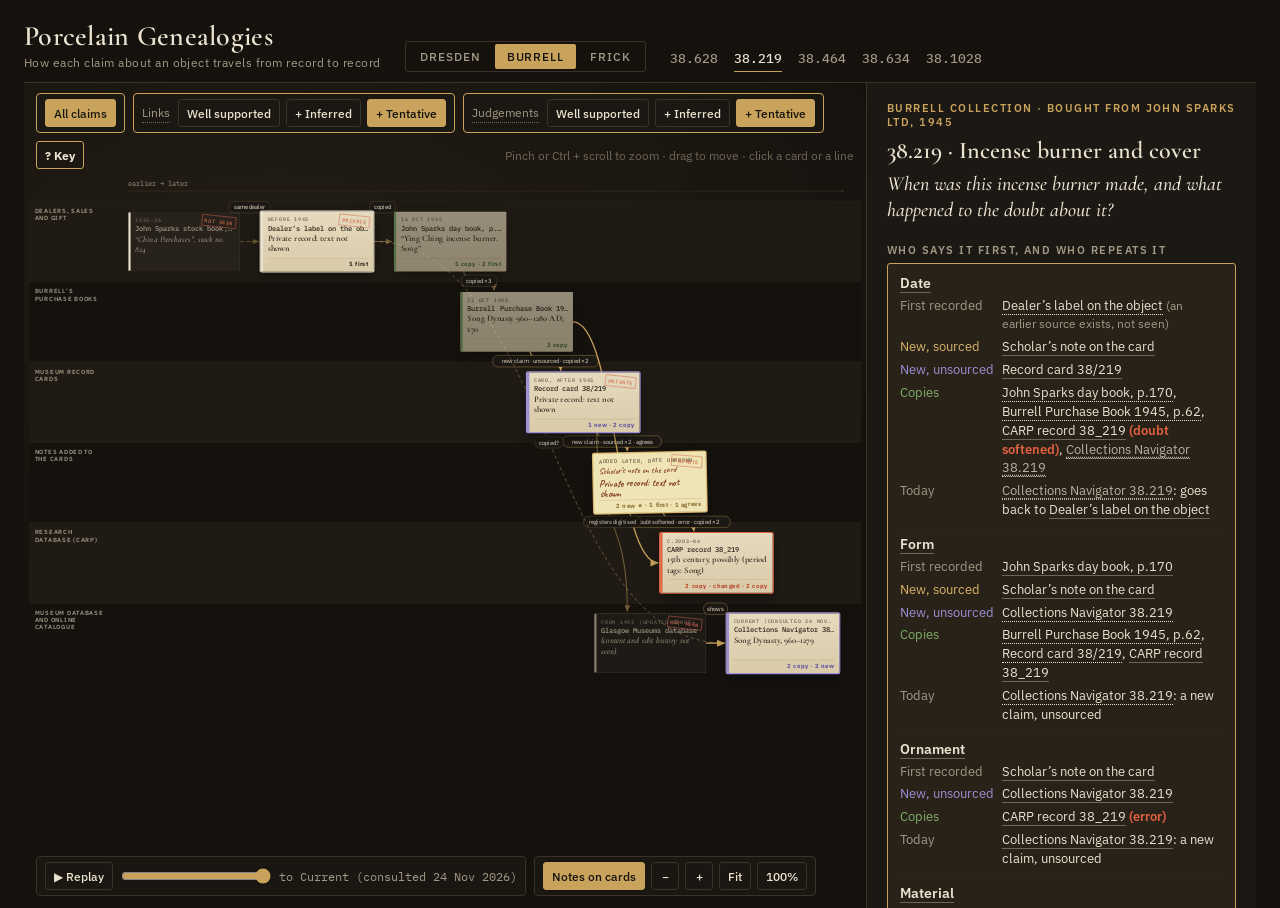
==== genealogies/index.html @ 8434b0b1 "Add Frick famille noire vase genealogy (Garland, Morgan, Duveen, Frick)" ====
<!doctype html><html lang="en"><head><meta charset="utf-8"><meta name="viewport" content="width=device-width,initial-scale=1,viewport-fit=cover"></head><body><meta charset="utf-8">
<title>Porcelain Genealogies</title>
<meta name="claude:viewport-fit-sides" content="cover">
<link rel="preconnect" href="https://fonts.googleapis.com">
<link rel="preconnect" href="https://fonts.gstatic.com" crossorigin>
<link rel="stylesheet" href="https://fonts.googleapis.com/css2?family=Cormorant+Garamond:ital,wght@0,500;0,600;1,500&family=IBM+Plex+Sans:wght@400;500;600&family=IBM+Plex+Mono:wght@400;500&family=Caveat:wght@500;600&display=swap">
<style>
/* layout: a dark storeroom table; each record is a paper card laid in time order (left to right) and by kind of record (top to bottom); a reading drawer on the right; a certainty track under the cards */
:root{
  color-scheme:dark;
  --ground:#15120e; --ground-2:#1c1813; --lane:#1f1a14; --rule:#3a3128; --rule-2:#2b241d;
  --ivory:#ebe2cf; --muted:#a39885; --faint:#6f6556;
  --paper:#e6dabf; --paper-2:#d9cba9; --paper-ink:#2b2219; --paper-muted:#6d5f4c;
  --slip:#efe4b4; --pencil:#7a2f1f;
  --brass:#c9a35c; --brass-dim:#8a7140;
  --flag:#d0674c; --flag-soft:rgba(208,103,76,.16);
  --c-err:#c0573f; --c-lost:#c9902f; --c-fix:#6f9e5c; --c-add:#9384c9; --c-same:#8b8070; --c-root:#ebe2cf;
  --display:"Cormorant Garamond","Iowan Old Style",Georgia,serif;
  --ui:"IBM Plex Sans",system-ui,-apple-system,"Segoe UI",sans-serif;
  --mono:"IBM Plex Mono",ui-monospace,Menlo,Consolas,monospace;
  --hand:"Caveat","Segoe Print","Bradley Hand",cursive;
}
html,body{height:100%}
body{background:var(--ground);color:var(--ivory);font:14px/1.5 var(--ui);overflow:hidden}
body::before{content:"";position:fixed;inset:0 0 auto;height:env(safe-area-inset-top,0px);z-index:10;background:var(--ground)}
a{color:var(--brass)}
button{font:inherit;color:inherit}
:focus-visible{outline:2px solid var(--brass);outline-offset:2px}
.app{height:100%;display:grid;grid-template-rows:auto 1fr;padding-left:max(16px,env(safe-area-inset-left,0px));padding-right:max(16px,env(safe-area-inset-right,0px))}
header{display:flex;flex-wrap:wrap;align-items:flex-end;gap:10px 24px;padding-block:14px 10px;border-bottom:1px solid var(--rule)}
.brand h1{margin:0;font:600 28px/1 var(--display);letter-spacing:.01em}
.brand p{margin:4px 0 0;color:var(--muted);font-size:12px;letter-spacing:.04em}
.coll{display:flex;gap:2px;border:1px solid var(--rule);border-radius:3px;padding:2px}
.coll button{background:none;border:0;padding:5px 12px;cursor:pointer;color:var(--muted);font:500 12px var(--ui);letter-spacing:.08em;text-transform:uppercase;border-radius:2px}
.coll button[aria-pressed=true]{background:var(--brass);color:var(--ground)}
.cases{display:flex;flex-wrap:wrap;gap:4px 16px;flex:1 1 420px;min-width:0}
.cases button{background:none;border:0;border-bottom:1px solid transparent;padding:4px 0;cursor:pointer;color:var(--muted);font:500 13px var(--mono);white-space:nowrap}
.cases button:hover{color:var(--ivory)}
.cases button[aria-pressed=true]{color:var(--ivory);border-bottom-color:var(--brass)}
main{position:relative;min-height:0;display:grid;grid-template-columns:minmax(0,1fr) 390px;gap:0}
.stage{position:relative;min-width:0;overflow:hidden;cursor:grab;touch-action:none;
  background:radial-gradient(1200px 600px at 30% 20%,rgba(201,163,92,.07),transparent 60%),var(--ground)}
.stage.drag{cursor:grabbing}
.stage svg#svg{position:absolute;inset:0;width:100%;height:100%}
.drawer{border-left:1px solid var(--rule);background:var(--ground-2);overflow-y:auto;padding:18px 20px 40px;min-width:0}
.tools{position:absolute;left:12px;bottom:calc(12px + env(safe-area-inset-bottom,0px));display:flex;flex-wrap:wrap;gap:8px;align-items:center;z-index:3;max-width:calc(100% - 24px)}
.panel{display:flex;align-items:center;gap:6px;background:rgba(28,24,19,.92);border:1px solid var(--rule);border-radius:4px;padding:5px 8px;backdrop-filter:blur(4px)}
.ibtn{background:none;border:1px solid var(--rule);border-radius:3px;min-width:28px;height:28px;padding:0 8px;cursor:pointer;color:var(--ivory);font:500 12px var(--ui)}
.ibtn:hover{border-color:var(--brass)}
.ibtn[aria-pressed=true]{background:var(--brass);color:var(--ground);border-color:var(--brass)}
#time{width:150px;accent-color:var(--brass)}
#tlab{font:12px var(--mono);color:var(--muted);min-width:96px}
.chip{display:inline-flex;align-items:center;gap:6px;background:none;border:1px solid transparent;border-radius:3px;padding:3px 7px;cursor:pointer;font:12px var(--ui);color:var(--ivory)}
.chip[aria-pressed=false]{opacity:.38;text-decoration:line-through}
.chip svg{position:static;width:26px;height:8px}
.topbar{position:absolute;left:12px;right:12px;top:10px;display:flex;flex-wrap:wrap;gap:8px;align-items:center;z-index:3}
.topbar .panel{border-color:var(--brass)}
.topbar .follow label{font-size:13px}
.hint{margin-left:auto;font:12px var(--ui);color:var(--faint);pointer-events:none}
/* svg text */
.lane-label{font:600 10.5px var(--ui);letter-spacing:.12em;text-transform:uppercase;fill:var(--muted)}
.col-label{font:12px var(--mono);fill:var(--muted)}
.e-lab{font:11px var(--ui);fill:var(--ivory);pointer-events:none}
.track-label{font:11px var(--ui);fill:var(--muted)}
.track-title{font:600 10.5px var(--ui);letter-spacing:.12em;text-transform:uppercase;fill:var(--ivory)}
.flag-lab{font:600 10.5px var(--ui);fill:var(--flag)}
.ehit{stroke:transparent;stroke-width:16;fill:none;cursor:pointer}
.edge{fill:none;transition:opacity .35s}
.elabg{cursor:pointer}
.dim{opacity:.16}
/* cards */
.card{box-sizing:border-box;width:100%;height:100%;cursor:pointer;position:relative;overflow:hidden;
  background:linear-gradient(180deg,var(--paper),var(--paper-2));color:var(--paper-ink);border-radius:2px;padding:7px 9px 6px 12px;
  box-shadow:0 1px 0 rgba(255,255,255,.25) inset,0 8px 18px rgba(0,0,0,.45);transition:transform .2s,box-shadow .2s,opacity .35s;display:flex;flex-direction:column;gap:2px}
.card::before{content:"";position:absolute;left:0;top:0;bottom:0;width:4px;background:var(--stripe,var(--c-same))}
.card:hover{transform:translateY(-2px);box-shadow:0 1px 0 rgba(255,255,255,.25) inset,0 14px 24px rgba(0,0,0,.55)}
.card.sel{outline:2px solid var(--brass);outline-offset:2px}
.card .yr{font:500 9.5px var(--mono);letter-spacing:.06em;text-transform:uppercase;color:var(--paper-muted);white-space:nowrap;overflow:hidden;text-overflow:ellipsis}
.card .nm{font:500 11.5px/1.25 var(--mono);white-space:nowrap;overflow:hidden;text-overflow:ellipsis}
.card .vl{font:600 15px/1.15 var(--display);display:-webkit-box;-webkit-line-clamp:2;-webkit-box-orient:vertical;overflow:hidden;flex:1}
.card .ft{font:500 10px var(--ui);color:var(--paper-muted);white-space:nowrap;overflow:hidden;text-overflow:ellipsis;border-top:1px solid rgba(43,34,25,.15);padding-top:2px}
.card.note .ft{border-top-color:rgba(122,47,31,.2)}
.meter{display:flex;gap:2px;align-items:center}
.meter i{display:block;width:6px;height:6px;border:1px solid var(--paper-muted);border-radius:50%}
.meter i.on{background:var(--paper-ink);border-color:var(--paper-ink)}
.meter.ev i{border-radius:0;transform:rotate(45deg) scale(.85)}
.meter.ev i.on{background:#8a6a2c;border-color:#8a6a2c}
.card.note{background:var(--slip);transform:rotate(-1.2deg);padding-left:10px}
.card.note:hover{transform:rotate(-1.2deg) translateY(-2px)}
.card.note::before{display:none}
.card.note .vl{font:600 18px/1 var(--hand);color:var(--pencil)}
.card.note .nm{font-family:var(--hand);font-size:15px;color:var(--pencil)}
.card.pending{background:rgba(235,226,207,.04);color:var(--muted);border:1px dashed var(--faint);box-shadow:none}
.card.pending .yr,.card.pending .ft{color:var(--faint)}
.card.pending .vl{font-weight:500;font-style:italic}
.ftag{position:absolute;right:6px;top:6px;font:600 9.5px var(--ui);letter-spacing:.04em;color:#fff;background:var(--flag);padding:1px 5px;border-radius:2px}
.stamp{position:absolute;right:6px;top:6px;font:600 9px var(--mono);letter-spacing:.14em;color:var(--flag);border:1px solid var(--flag);padding:1px 4px;transform:rotate(6deg);opacity:.85}
.hid{opacity:.05;pointer-events:none}
/* drawer */
.eyebrow{font:600 10.5px var(--ui);letter-spacing:.14em;text-transform:uppercase;color:var(--brass);margin:0 0 6px}
.drawer h2{font:600 24px/1.15 var(--display);margin:0 0 6px;text-wrap:balance}
.drawer h3{font:600 10.5px var(--ui);letter-spacing:.14em;text-transform:uppercase;color:var(--muted);margin:20px 0 6px}
.drawer p{margin:0 0 8px}
.q{font:italic 500 20px/1.3 var(--display);color:var(--ivory);margin:4px 0 14px}
.stats{display:grid;grid-template-columns:1fr 1fr;gap:12px 16px;margin:8px 0 4px}
.stats b{display:block;font:600 22px/1.1 var(--display);color:var(--brass);font-variant-numeric:tabular-nums}
.stats span{font-size:12px;color:var(--muted)}
.hyp{border-top:1px solid var(--rule-2);padding:8px 0}
.hyp p{margin:0}
.hyp small{display:block;color:var(--muted);font-size:12px;margin-top:2px}
.rec{font:13px/1.55 var(--mono);background:var(--paper);color:var(--paper-ink);padding:10px 12px;border-radius:2px;white-space:pre-wrap;overflow-wrap:anywhere}
.rec.note{background:var(--slip);font:600 19px/1.25 var(--hand);color:var(--pencil)}
.rec.en{background:transparent;color:var(--muted);border:1px solid var(--rule);font-family:var(--ui)}
.kv{display:grid;grid-template-columns:88px minmax(0,1fr);gap:4px 10px;font-size:13px}
.kv dt{color:var(--muted)}
.kv dd{margin:0}
.back{background:none;border:0;color:var(--brass);cursor:pointer;padding:0;margin:0 0 12px;font:500 12px var(--ui);letter-spacing:.06em}
.etype{display:flex;align-items:center;gap:8px;margin:2px 0 10px;font-size:12px;color:var(--muted)}
.cmp{display:grid;grid-template-columns:1fr;gap:8px}
.cmp .rec{font-size:12.5px}
.cmp .lbl{font:10.5px var(--ui);letter-spacing:.1em;text-transform:uppercase;color:var(--muted);margin-bottom:3px}
.w-same{background:rgba(111,158,92,.28)}
.w-var{background:rgba(201,144,47,.35)}
.w-mov{background:rgba(147,132,201,.3)}
.w-diff{background:rgba(192,87,63,.3);text-decoration:underline;text-decoration-color:rgba(192,87,63,.8)}
.dlegend{display:flex;flex-wrap:wrap;gap:4px 12px;font-size:11.5px;color:var(--muted);margin-top:6px}
.dlegend span i{display:inline-block;width:10px;height:10px;margin-right:4px;vertical-align:-1px}
.checks{list-style:none;padding:0;margin:0;font-size:13px}
.checks li{display:grid;grid-template-columns:18px 120px minmax(0,1fr);gap:6px;padding:5px 0;border-top:1px solid var(--rule-2)}
.checks .ok{color:var(--c-fix)} .checks .warn{color:var(--c-lost)} .checks .gap{color:var(--flag)}
.code{display:flex;gap:16px;font-size:12.5px;color:var(--muted)}
.code b{color:var(--ivory);font-weight:500}
.why{border-left:2px solid var(--brass);padding:4px 0 4px 12px;color:var(--ivory)}
.flagnote{border:1px solid var(--flag);background:var(--flag-soft);color:var(--ivory);padding:8px 10px;border-radius:3px;font-size:13px;margin:10px 0}
.srcline{font-size:12px;color:var(--faint)}
.srcline a{color:var(--muted)}
.links a{display:inline-block;margin-right:10px;font-size:13px}
ul.plain{padding-left:18px;margin:0;color:var(--muted);font-size:13px}
ul.plain li{margin-bottom:4px}
/* claims */
.card.off:not(.dim){opacity:.38}
.card.off .vl{font:italic 500 13px/1.25 var(--display);color:var(--paper-muted)}
.card .ctag{font:600 9px var(--ui);letter-spacing:.1em;text-transform:uppercase;color:#8a6a2c}
.crumbs #crumb{display:flex;align-items:center;gap:6px;font:600 13px var(--ui);color:var(--brass)}
.crumbs #crumb:empty{display:none}
.crumbs #allc[aria-pressed="true"]{background:var(--brass);color:#1c1813;border-color:var(--brass)}
a.flw{color:var(--brass);text-decoration:none;border-bottom:1px dotted var(--brass);cursor:pointer}
.follow{display:flex;align-items:center;gap:6px}
.follow label{white-space:nowrap;font-size:12px;color:var(--brass);font-weight:600;letter-spacing:.04em}
.follow select{background:var(--ground-2);color:var(--ivory);border:1px solid var(--brass);border-radius:3px;font:500 12.5px var(--ui);padding:3px 6px;cursor:pointer}
#olegend,.showo #olegend{display:none!important}
#keyp{position:absolute;top:64px;right:12px;width:min(460px,calc(100% - 24px));max-height:calc(100% - 140px);overflow:auto;z-index:5;padding:14px 16px;display:block;font-size:13px;line-height:1.5;color:var(--ivory)}
#keyp[hidden]{display:none}
#keyp h4{font:600 10.5px var(--ui);letter-spacing:.14em;text-transform:uppercase;color:var(--brass);margin:14px 0 6px}
#keyp h4:first-of-type{margin-top:0}
#keyp table{width:100%;border-collapse:collapse}
#keyp td{padding:3px 6px 3px 0;vertical-align:top;border-top:1px solid var(--rule-2)}
#keyp td:first-child{white-space:nowrap}
#keyp .sw{display:inline-block;width:12px;height:12px;border-radius:2px;margin-right:6px;vertical-align:-2px}
#keyp p{margin:0 0 6px;color:var(--muted)}
#keyb{font-weight:700}
.card .rt{font:700 10.5px var(--ui);letter-spacing:.03em;white-space:nowrap;margin-left:auto;padding-left:6px}
.card .ft{display:flex;align-items:baseline}
.vw{font-weight:700;border-style:dashed}
.vw[aria-pressed="true"]{border-style:solid}
.panel.off{opacity:.45}
.laylab{font-size:12px;color:var(--muted);margin-right:2px;cursor:help;border-bottom:1px dotted var(--faint)}
.card.dimj:not(.dim){opacity:.3}
.card .ft2{font:500 9.5px var(--ui);color:var(--paper-muted);white-space:nowrap;overflow:hidden;text-overflow:ellipsis;letter-spacing:.02em}
.card .ft2:empty{display:none}
.card .ft2 .rq{color:#a0561f;font-weight:700}
.hwd{color:#e0a35c;text-decoration:underline dotted;text-underline-offset:2px}
.card .hw{color:#a0561f;text-decoration:underline dotted;text-underline-offset:2px}

.card .ft>span:first-child{overflow:hidden;text-overflow:ellipsis}
.card.r-copy:not(.dim){opacity:.6}
.card.r-ind{box-shadow:0 0 0 2px #d9b36a,0 8px 18px rgba(0,0,0,.45)}
.card.r-own{box-shadow:0 0 0 2px #9d8fd6,0 8px 18px rgba(0,0,0,.45)}
.card.r-agree{box-shadow:0 0 0 2px #6fa3d8,0 8px 18px rgba(0,0,0,.45)}
.card.r-src{box-shadow:0 0 0 2px #ebe2cf,0 8px 18px rgba(0,0,0,.45)}
.card.r-alt{box-shadow:0 0 0 2px #e0603f,0 8px 18px rgba(0,0,0,.45)}
.card.r-unk{box-shadow:0 0 0 2px #ebe2cf,0 8px 18px rgba(0,0,0,.45)}
.verdict{border:1px solid var(--brass);border-radius:3px;padding:10px 12px;margin:6px 0 14px;background:rgba(201,163,92,.07)}
.vk{padding:6px 0;border-top:1px solid var(--rule-2)}
.vk:first-child{border-top:0;padding-top:0}
.vh{font:600 14px var(--ui);color:var(--ivory);margin-bottom:3px}
.vt{width:100%;border-collapse:collapse;font-size:13px;line-height:1.45}
.vt td{padding:2px 8px 2px 0;vertical-align:top}
.vt td:first-child{white-space:nowrap;color:var(--muted);width:1%}
.verdict a{text-decoration:none;border-bottom:1px solid rgba(235,226,207,.35)}
.verdict a.vu2,.verdict a.vu3{border-bottom:1px dotted var(--ivory)}
.verdict a.vu2x{text-decoration:underline dotted;text-underline-offset:3px}
.verdict a.vu3{text-decoration:underline dotted;text-underline-offset:3px;opacity:.75}
.vm{color:var(--muted);font-size:12px}
.verdict p{margin:0 0 8px;font-size:13.5px;line-height:1.5}
.verdict p:last-child{margin-bottom:0}
.verdict b{color:var(--ivory)}
.verdict .ind{color:#d9b36a;font-weight:600}
.verdict .cp{color:#b5ab9c}
.verdict .alt{color:#e0603f;font-weight:600}
.verdict a{color:var(--ivory)}
#legend{display:none!important}
.showo .ftag{display:none}
.osw{display:inline-flex;align-items:center;gap:4px;font-size:11.5px;color:var(--muted);margin-right:8px;white-space:nowrap}
.osw i{display:inline-block;width:14px;height:3px;border-radius:1px}
.ctab{width:100%;border-collapse:collapse;font-size:12.5px}
.ctab th{font:600 10px var(--ui);letter-spacing:.1em;text-transform:uppercase;color:var(--muted);text-align:left;padding:0 8px 4px 0}
.ctab td{border-top:1px solid var(--rule-2);padding:5px 8px 5px 0;vertical-align:top}
.ctab td:first-child{color:var(--muted);white-space:nowrap}
.ctab tr.on td{background:rgba(201,163,92,.1)}
.ctab q{quotes:"“" "”";font-style:italic}
.ctab small{display:block;color:var(--muted);font-size:11.5px;margin-top:2px}
.otag{display:inline-block;font:600 10px var(--ui);letter-spacing:.05em;text-transform:uppercase;padding:1px 5px;border:1px solid currentColor;border-radius:2px;white-space:nowrap}
.chg{border-top:1px solid var(--rule-2);padding:7px 0;font-size:13px}
.chg a{color:var(--ivory)}
.chg div{color:var(--muted);font-size:12.5px;margin-top:2px}
@media (max-width:860px){
  body{overflow:auto}
  .app{height:auto;min-height:100%}
  main{grid-template-columns:1fr}
  .stage{height:68vh}
  .drawer{border-left:0;border-top:1px solid var(--rule);padding-inline:0}
  .hint{display:none}
  .lay{padding:0 5px;font-size:11px}
  #legend{display:none}
  .tools{left:8px;bottom:8px}
  .tools .panel{padding:3px 6px}
  #time{width:90px}
}
@media (prefers-reduced-motion:reduce){*{transition:none!important;animation:none!important}}
</style>

<div class="app">
<header>
  <div class="brand"><h1>Porcelain Genealogies</h1><p>How each claim about an object travels from record to record</p></div>
  <div class="coll" role="group" aria-label="Collection"><button data-c="dresden" aria-pressed="false">Dresden</button><button data-c="burrell" aria-pressed="true">Burrell</button><button data-c="frick" aria-pressed="false">Frick</button></div>
  <nav class="cases" id="cases" aria-label="Objects"></nav>
</header>
<main>
  <div class="stage" id="stage">
    <svg id="svg" role="img" aria-label="Genealogy of records"><g id="vp"></g></svg>
    <div class="topbar">
      <div class="panel follow crumbs"><button class="ibtn" id="allc">All claims</button><span id="crumb"></span><select id="ctype" hidden></select></div>
      <div class="panel lpanel" role="group" aria-label="How sure the links are"><span class="laylab" title="How sure it is that one record drew on the other. The line style shows this too.">Links</span><button class="ibtn lay" data-g="L" data-l="1">Well supported</button><button class="ibtn lay" data-g="L" data-l="2">+ Inferred</button><button class="ibtn lay" data-g="L" data-l="3">+ Tentative</button></div>
      <div class="panel lpanel" role="group" aria-label="How sure the judgements are"><span class="laylab" title="Once two records are linked: how sure the judgement about their claims is (copy, error, new claim). Click a line to see why.">Judgements</span><button class="ibtn lay" data-g="R" data-l="1">Well supported</button><button class="ibtn lay" data-g="R" data-l="2">+ Inferred</button><button class="ibtn lay" data-g="R" data-l="3">+ Tentative</button></div>
      <button class="ibtn panel" id="keyb" aria-expanded="false" title="What the colours, lines and labels mean">? Key</button>
      <div class="hint">Pinch or Ctrl + scroll to zoom · drag to move · click a card or a line</div>
    </div>
    <div class="panel" id="keyp" hidden role="dialog" aria-label="Key">
      <button class="ibtn" id="keyx" style="float:right" aria-label="Close key">✕</button>
      <h4>How to read</h4>
      <p>Start with all claims. Click a line to see whether two records are linked and what happened to each claim, with the words compared. Click a claim name to follow it through the whole genealogy.</p>
      <h4>Lines: is there a link?</h4>
      <table>
        <tr><td><svg width="34" height="8"><line x1="0" y1="4" x2="34" y2="4" stroke="#c9a35c" stroke-width="2.2"/></svg></td><td>link certain: documented that the later record drew on the earlier one, or details match that could only come from it</td></tr>
        <tr><td><svg width="34" height="8"><line x1="0" y1="4" x2="34" y2="4" stroke="#c9a35c" stroke-width="1.8" opacity=".5"/></svg></td><td>link likely: one strong trace, such as a shared error or the same unusual wording</td></tr>
        <tr><td><svg width="34" height="8"><line x1="0" y1="4" x2="34" y2="4" stroke="#c9a35c" stroke-width="1.6" opacity=".45" stroke-dasharray="6 5"/></svg></td><td>link uncertain: a weak trace only</td></tr>
      </table>
      <h4>Cards: where the claim comes from</h4>
      <table>
        <tr><td><span class="sw" style="background:#ebe2cf"></span>first recorded</td><td>the earliest record found with this claim</td></tr>
        <tr><td><span class="sw" style="background:#7fae6a"></span>copy</td><td>the claim was taken from an earlier record (faded card)</td></tr>
        <tr><td><span class="sw" style="background:#e0603f"></span>copy · error / firmer / softer</td><td>taken from an earlier record, but miscopied, or made to sound more or less certain</td></tr>
        <tr><td><span class="sw" style="background:#6fa3d8"></span>agrees</td><td>the same claim as an earlier record, with no sign that it was taken from it (no link, or the record gives its own grounds)</td></tr>
        <tr><td><span class="sw" style="background:#d9b36a"></span>new claim · sourced</td><td>a different claim that names its basis (an examination, a publication)</td></tr>
        <tr><td><span class="sw" style="background:#9d8fd6"></span>new claim · unsourced</td><td>a different claim with no basis named</td></tr>
      </table>
      <p style="margin-top:6px">With all claims shown, a card counts its claims by kind, e.g. “3 first” = three of its claims are first recorded here. On a line, “copied ×2” = two claims were copied at this step. The border takes the most notable kind (red, then purple, gold, blue, green, white).</p>
      <h4>Words on the lines</h4>
      <table>
        <tr><td style="color:#7fae6a">copied, copied?</td><td>taken over unchanged (? = through a record not seen)</td></tr>
        <tr><td style="color:#e0603f">more certain</td><td>a qualifier such as “possibly” was dropped</td></tr>
        <tr><td style="color:#d39a3a">doubt softened</td><td>a strong doubt became a mild one</td></tr>
        <tr><td style="color:#e27aa6">error</td><td>a slip in copying</td></tr>
        <tr><td style="color:#7d7366">dropped</td><td>the claim is left out</td></tr>
        <tr><td style="color:#ebe2cf">added</td><td>the claim appears for the first time</td></tr>
      </table>
      <p style="margin-top:6px">Where the evidence fits two outcomes, both are shown, e.g. “error / new claim · unsourced”.</p>
      <h4>Buttons</h4>
      <p><b>Links</b> show or hide lines by how sure the link is. <b>Judgements</b> show or hide what is said about the claims (copy, error, new claim) by how sure that judgement is. “Well supported”: the wording settles it. “Inferred”: likely. “Tentative”: the evidence fits more than one reading.</p>
      <h4>Other marks</h4>
      <p>Dashed card with NOT SEEN: known only from a citation. PRIVATE: from a privately shared copy; wording withheld. Red tag “▲ more certain”: a claim became more certain at this step with no new grounds. Faded card: its judgements are hidden by the buttons, or it is outside the selected line of records. The record’s own caution (“possibly”, “?”, “c.”) is shown when you open a card.</p>
    </div>
    <div class="tools">
      <div class="panel" id="olegend" aria-label="What happened to the claim"></div>
      <div class="panel"><button class="ibtn" id="play" aria-label="Replay in time order">▶ Replay</button><input type="range" id="time" min="0" max="1" value="1" aria-label="Show records up to"><span id="tlab"></span></div>
      <div class="panel" id="legend" aria-label="Kinds of link"></div>
      <div class="panel"><button class="ibtn" id="notes" aria-pressed="true">Notes on cards</button><button class="ibtn" id="zout" aria-label="Zoom out">−</button><button class="ibtn" id="zin" aria-label="Zoom in">+</button><button class="ibtn" id="zfit">Fit</button><button class="ibtn" id="z100">100%</button></div>
    </div>
  </div>
  <aside class="drawer" id="drawer" aria-live="polite"></aside>
</main>
</div>

<script>
const COLLS={"dresden": {"name": "Dresden", "lanes": ["Inventories", "Movement, gift and old labels", "Publications and research", "Museum records and online catalogues", "Companion piece (Royal Collection)", "Related object"], "cases": [{"key": "po5024", "recs": [{"l": "Dresden (SKD)", "u": "https://doi.org/10.58749/skd.ps.2024.rpc.c1.118940"}], "hyps": [["The 1721 categories describe decoration (e.g. iron red and gold), not place of origin.", "Collecting-history literature on the Japanese Palace; compare categories with modern attributions across all 2,015 linked objects."], ["Sakuraba 2023 reached its Japanese attribution independently of earlier SKD records.", "Read the catalogue entry and its references."], ["By 1919 the collection’s own staff already classed this type as Japanese (Zimmermann’s information behind the Lepke catalogue).", "Zimmermann’s publications and the museum’s catalogues before 1919; the sale’s consignment list."]], "title": "PO 5024 · Hexagonal covered jar", "sub": "Dresden · listed as Red Chinese porcelain in 1721", "question": "Where was this covered jar made?", "stats": [["4", "times the claim appears"], ["2", "new lines in the genealogy (the 1721 inventory; Sakuraba 2023); the basis of neither is checked yet"], ["0", "changes to the category in 1779 (copied unchanged)"], ["1919", "earliest Japanese attribution found so far, for a matching set sold from the collection (Lepke lot 504); for this jar itself, Sakuraba 2023"]], "nodes": [{"id": "a1", "t": 1721, "lane": 0, "yr": "1721", "name": "Palace inventory N. 11", "val": "China (Red Chinese)", "chg": "root", "src": true, "real": "Real", "text": "Under “N. 5. Roth-chinesisch Porcelain, Cap. I. An Aufsäzen”: “N. 11. 2 Aufsäze, jeder bestehende aus 5 Stk., als: 3 sechseckigten Töpfen, deren jeder 2 Schilder in Form zweyer Hertzen hat … 6¼ Z. hoch …” (inventory p. 314)", "rel": "Earliest record. Cites no earlier source.", "ev": "Inventory text; the object still carries the painted palace number “N 11 [Arrow]”, and the arrow is the mark of the Red Chinese category.", "note": "The 1721 categories may have been based on decoration (iron red and gold), not on a judgement about origin.", "cert": 3, "evid": 0, "kind": "record", "claims": [{"k": "Place", "v": "Red Chinese porcelain (category)", "c": 3, "s": null}, {"k": "Form", "v": "garniture: 3 hexagonal jars, each with 2 heart-shaped panels", "c": 3, "s": "set"}, {"k": "Size", "v": "6¼ in. high", "c": 3, "s": null}], "url": "https://doi.org/10.58749/skd.ps.2024.rpc.c1.118940", "urll": "Inventory text in the SKD record"}, {"id": "a2", "t": 1779, "lane": 0, "yr": "1779", "name": "Palace inventory vol. 4 No. 11", "val": "China (Red Chinese)", "chg": "add", "real": "Real", "text": "Vol. 4 “Chinese porcelain”, c) Red Chinese, a) Garnitures: “Zwey detto Aufsäze, ieder bestehet aus 3 6eckigten Töpfen mit 2 Schildern in Form zweyer Herzen gemahlt … 6½ Z. hoch … 1 Bouteille schadhaft und 2 Deckel fehlen … No. 11.” (fol. 96r)", "rel": "Copied from 1721 N. 11.", "ev": "Same number; almost identical wording; the museum links both entries to the same objects.", "note": "Category copied unchanged. Height changed (6¼ → 6½); new note that one bottle is damaged and two covers are missing.", "cert": 3, "evid": 1, "kind": "record", "claims": [{"k": "Place", "v": "Red Chinese porcelain (category)", "c": 3, "s": null}, {"k": "Form", "v": "garniture: 3 hexagonal jars with 2 heart-shaped panels", "c": 3, "s": "set"}, {"k": "Size", "v": "6½ in. high", "c": 3, "s": null}, {"k": "Condition", "v": "1 bottle damaged, 2 covers missing", "c": 3, "s": null}], "url": "https://doi.org/10.58749/skd.ps.2024.rpc.c1.118940", "urll": "Inventory text in the SKD record"}, {"id": "a3", "pending": true, "t": 2023, "lane": 2, "yr": "2023", "name": "Sakuraba 2023, cat. 1012", "val": "Japan (export porcelain)", "chg": "fix", "src": true, "real": "To be verified (book not consulted)", "text": "Sakuraba, Miki, ed. The Porcelain Collection of Augustus the Strong. Early 18th Century Japanese Export Porcelain and Images of Japan in His “Japanese Palace”. Chiba, 2023, cat. 1012.", "rel": "Modern scholarship; its grounds have not yet been read.", "ev": "The SKD platform lists this book as the object’s publication history; the title shows it catalogues Japanese export porcelain.", "note": "Correction. Treated as independent for now, but what the book says, on what grounds, and whether it follows an earlier museum attribution can only be settled by reading it.", "kind": "pending", "url": "https://doi.org/10.58749/skd.ps.2024.rpc.c1.118940", "urll": "Cited in the SKD record"}, {"id": "a4", "url": "https://doi.org/10.58749/skd.ps.2024.rpc.c1.118940", "t": 2024, "lane": 3, "yr": "2024", "name": "SKD platform catalogue (F. Suchomel)", "val": "Japan, Arita, Akae-machi, 1700–1720", "chg": "add", "real": "Real", "text": "Covered jar · Japan, Arita · kiln: Akae-machi · 1700–1720 · Imari kinrande · “The ten pieces PO 5024–PO 5033 formed a set.” Publication history: Sakuraba (2023), cat. 1012.", "rel": "Cites Sakuraba 2023 and quotes both the 1721 and the 1779 inventory entries in full.", "ev": "The publicationHistory and bibliography fields of the record.", "note": "Adds the kiln (Akae-machi) and a date range. Whether these details come from Sakuraba needs checking against the book.", "cert": 3, "evid": 1, "kind": "record", "claims": [{"k": "Place", "v": "Japan, Arita, kiln Akae-machi", "c": 3, "s": null}, {"k": "Date", "v": "1700–1720", "c": 3, "s": null}, {"k": "Form", "v": "covered jar; PO 5024–5033 formed a set", "c": 3, "s": "set"}, {"k": "Ornament", "v": "Imari kinrande", "c": 3, "s": null}], "grounds": true}, {"id": "lp504", "t": 1919, "lane": 5, "yr": "7–8 Oct 1919", "name": "Lepke sale, Berlin, lot 504 (matching set)", "val": "Japanese porcelain; set of five small vases", "chg": "fix", "real": "Real", "text": "Rudolph Lepke’s Kunst-Auctions-Haus, catalogue 1835, “Porzellane und Waffen aus den Kgl. Sächsischen Sammlungen in Dresden”, sale of 7–8 October 1919. Under “Japanisches Porzellan · Blau-Rot-Golden”: “504. Satz von fünf kleinen Vasen mit je zwei herzförmigen Aussparungen. H. der Deckelvasen cirka 13 cm. Abbildung Tafel 39.” The lot gives no collection number.", "rel": "A matching set from the same collection, sold in 1919. Not this jar: PO 5024–5033, the two sets of 1721 N. 11, stayed in Dresden.", "ev": "Same form (a set of five: three covered jars and two vases, each with two heart-shaped panels) and the same blue, red and gold palette, as plate 39 shows. Because the lot gives no collection number, the palace entry it came from is not known.", "note": "The earliest record found so far that calls this type Japanese, a century before Sakuraba 2023. The catalogue preface says the porcelain entries were written by W. von Seidlitz using Ernst Zimmermann’s information on dates and makers, and that the old collection numbers engraved on the pieces are given as proof of their Dresden origin.", "cert": 2, "evid": 1, "kind": "record", "claims": [{"k": "Place", "v": "Japanese porcelain (sale section)", "c": 3, "s": null}, {"k": "Form", "v": "set of five small vases, each with two heart-shaped panels", "c": 3, "s": "set"}], "url": "https://doi.org/10.11588/diglit.17989", "urll": "Open the Lepke catalogue (Heidelberg)"}], "edges": [{"edge": "copy", "elab": "copied", "conf": "medium", "basis": "same palace number; near-identical wording; the museum links both entries to the same objects", "from": "a1", "to": "a2", "co": {"Size": {"o": "error|changed", "n": "6¼ → 6½ in.: a slip in copying or a new measurement; the records do not say which", "lv": 3}}, "why": "That the two entries describe the same objects is certain: same palace number, and the museum links both to the objects. That the 1779 compilers worked from the 1721 text is likely but not proven: the wording is nearly the same, yet the palace number is painted on the object itself, so the 1779 entry could also have been written again from the object."}, {"edge": "cite", "elab": "cites", "doc": true, "basis": "the SKD record names Sakuraba 2023, cat. 1012", "from": "a3", "to": "a4"}, {"edge": "cite", "elab": "quotes inventory", "tagOnly": true, "from": "a1", "to": "a4"}, {"edge": "infer", "elab": "a matching set", "conf": "low", "basis": "same form and palette as 1721 N. 11 (Lepke plate 39); the lot gives no collection number", "from": "a2", "to": "lp504"}]}, {"key": "va", "recs": [{"l": "Dresden (SKD)", "u": "https://doi.org/10.58749/skd.ps.2024.rpc.c1.4561337"}, {"l": "V&A", "u": "https://collections.vam.ac.uk/item/O493645/"}, {"l": "Royal Collection", "u": "https://www.rct.uk/collection/search#/14/collection/58924/bowl"}], "hyps": [["The bowl/dish disagreement goes back to the 1779 entry dropping “oder Näpfe”.", "Wording of the 1860 V&A register; earlier V&A catalogues."], ["The V&A bowl and the Royal Collection bowl left Dresden by the same route.", "1866 Windsor Castle inventory; V&A register; Dresden sale records of the 19th century."], ["The V&A online date (1690–1720) and the Royal Collection date share a source.", "Royal Collection catalogue vol. II; date history of the V&A record."]], "title": "V&A 7330-1860 · Bowl (or dish)", "sub": "Red Chinese porcelain in 1721 · V&A since 1860", "question": "Where and when was it made, and is it a bowl or a dish?", "stats": [["3", "different date ranges (two at the V&A, one at SKD)"], ["2", "names for the shape (bowl / dish)"], ["1779", "the step where “or bowls” was dropped"], ["1860", "left Dresden and entered the V&A (route unknown)"]], "nodes": [{"id": "b1", "t": 1721, "lane": 0, "yr": "1721", "name": "Palace inventory N. 13", "val": "China; dishes or bowls", "chg": "root", "src": true, "real": "Real", "raw": "N. 13. 6 Stk. runde Schaalen oder Näpfe mit überschlagenen, gerippten und verguldten Randen und erhabenen verguldeten Blumen, 3½ Z. tief und 11 Z. indiam. Einer davon hat einen kleinen Riz.", "en": "N. 13. 6 round dishes or bowls with everted, ribbed rims in gilt as well as moulded and gilded flowers, 3½ in. deep and 11 in. in diam. One has a small crack.", "text": "Red Chinese, Cap. III: “N. 13. 6 Stk. runde Schaalen oder Näpfe mit überschlagenen, gerippten und verguldten Randen und erhabenen verguldeten Blumen, 3½ Z. tief und 11 Z. indiam. Einer davon hat einen kleinen Riz.” (p. 323)", "rel": "Earliest record.", "ev": "Inventory text; the palace number “N 13 [Arrow]” on the object.", "note": "The clerk wrote “Schaalen oder Näpfe” (dishes or bowls): he left the shape open.", "cert": 2, "evid": 0, "kind": "record", "claims": [{"k": "Place", "v": "Red Chinese porcelain (category)", "c": 3, "s": "set"}, {"k": "Form", "v": "round dishes or bowls", "c": 2, "s": "set"}, {"k": "Ornament", "v": "everted, ribbed, gilt rims; raised gilt flowers", "c": 3, "s": null}, {"k": "Size", "v": "3½ in. deep, 11 in. diam.", "c": 3, "s": null}, {"k": "Condition", "v": "one has a small crack", "c": 3, "s": null}], "url": "https://doi.org/10.58749/skd.ps.2024.rpc.c1.4561337", "urll": "Inventory text in the SKD record"}, {"id": "b2", "t": 1779, "lane": 0, "yr": "1779", "name": "Palace inventory vol. 4 No. 13", "val": "China; dishes", "chg": "lost", "raw": "Sechs runde Schaalen mit überschlagenen, gerippten und vergoldten Rändern, auch dergl. erhabenen Blumen, 3½ Z. tief, 11 Z. in diam. 1 Stk. hat einen Riß. No. 13.", "en": "Six round dishes with everted ribbed rims in gilt as well as like moulded flowers, 3½ in. deep, 11 in. in diam. 1 has a crack. No. 13.", "real": "Real", "text": "“Sechs runde Schaalen mit überschlagenen, gerippten und vergoldten Rändern, auch dergl. erhabenen Blumen, 3½ Z. tief, 11 Z. in diam. 1 Stk. hat einen Riß. No. 13.” (fol. 106r)", "rel": "Copied from 1721 N. 13.", "ev": "Same number, count, measurements and note of a crack.", "note": "Option dropped: “oder Näpfe” (or bowls) was not copied; only “Schaalen” remains, a word that can mean a dish or a shallow bowl. The bowl/dish disagreement between museums today may go back to this ambiguity, but there is no direct evidence yet.", "cert": 3, "evid": 1, "kind": "record", "claims": [{"k": "Place", "v": "Red Chinese porcelain (category)", "c": 3, "s": "set"}, {"k": "Form", "v": "round dishes", "c": 3, "s": "set"}, {"k": "Ornament", "v": "everted ribbed gilt rims; raised flowers", "c": 3, "s": null}, {"k": "Size", "v": "3½ in. deep, 11 in. diam.", "c": 3, "s": null}, {"k": "Condition", "v": "1 has a crack", "c": 3, "s": null}], "url": "https://doi.org/10.58749/skd.ps.2024.rpc.c1.4561337", "urll": "Inventory text in the SKD record"}, {"id": "b3", "pending": true, "t": 1860, "lane": 1, "yr": "1860", "name": "Given to the V&A by Queen Victoria", "val": "(register entry not seen)", "chg": "same", "real": "To be verified", "text": "“Given by H. M. Queen Victoria, accessioned in 1860 … This dish was once in the collection of the Porcelain Palace in Dresden.” (V&A online record, based on the Asia Department registers, 2022 provenance research project)", "rel": "The object left Dresden after 1779 and entered the V&A in 1860.", "ev": "V&A registers; Dresden sold some pieces in the 19th century.", "note": "How it reached the British royal family is unknown. This is a gap in the genealogy.", "kind": "pending", "url": "https://collections.vam.ac.uk/item/O493645/", "urll": "Credit line in the V&A record"}, {"id": "b4", "t": 2005, "lane": 3, "yr": "2005", "name": "V&A gallery label", "raw": "Bowl · Porcelain decorated in underglaze blue, overglaze enamels and gilt · Arita ware (Imari type) · JAPANESE; c.1700-1750 · 7330-1860 · Given by Queen Victoria · This bowl was once in the collection of the Porcelain Palace in Dresden.", "val": "Japan, Arita (Imari type), c.1700–1750; bowl", "chg": "fix", "real": "Real", "text": "“Bowl · Porcelain decorated in underglaze blue, overglaze enamels and gilt · Arita ware (Imari type) · JAPANESE; c.1700–1750 · Given by Queen Victoria · This bowl was once in the collection of the Porcelain Palace in Dresden.”", "rel": "Attributes the bowl to Japan; the label gives no grounds.", "ev": "The 2005 label text kept in the V&A record.", "note": "This is the earliest V&A “Japanese” attribution found so far. The 1860 register has not been seen, so the correction cannot be dated to 2005.", "cert": 2, "evid": 0, "kind": "record", "claims": [{"k": "Place", "v": "Japanese; Arita ware (Imari type)", "c": 3, "s": null}, {"k": "Date", "v": "c.1700–1750", "c": 2, "s": null}, {"k": "Form", "v": "bowl", "c": 3, "s": null}, {"k": "Material", "v": "underglaze blue, overglaze enamels and gilt", "c": 3, "s": null}, {"k": "Provenance", "v": "once in the Porcelain Palace, Dresden; given by Queen Victoria", "c": 3, "s": null}], "url": "https://collections.vam.ac.uk/item/O493645/", "urll": "Label text in the V&A record"}, {"id": "b5", "t": 2009, "lane": 3, "yr": "2009 created", "raw": "Dish · 1690-1720 (made) · Place of origin: Arita · Dish, porcelain painted in underglaze blue, iron-red enamel and gilt; Japan, Arita kilns (Imari type), Edo period, 1690-1720 · 7330-1860 · Given by H. M. Queen Victoria, accessioned in 1860. This dish was once in the collection of the Porcelain Palace in Dresden.", "name": "V&A online record (one record, three versions)", "val": "Japan, Arita, 1690–1720; dish", "versions": [{"t": 2009, "label": "2009 created: content not seen"}, {"t": 2022, "label": "Jan 2022 capture: 1690–1720; dish"}, {"t": 2026, "label": "2026: same, plus acquisition note"}], "chg": "add", "real": "Real", "text": "Object type: Dish · 1690–1720 (made) · Place of origin: Arita · Brief description: “Dish, porcelain painted in underglaze blue, iron-red enamel and gilt; Japan, Arita kilns (Imari type), Edo period, 1690–1720” · Record created: June 25, 2009. (Internet Archive capture of 13 January 2022; consulted again through the V&A public API in 2026 with the same date, shape and origin.)", "rel": "Three versions of one record, not three sources. What it said when created in 2009 is unknown; the date “1690–1720” is first attested in the January 2022 capture.", "ev": "Internet Archive capture of January 2022; V&A public API in 2026. The two differ only in the acquisition field: after the 2022 provenance project the note “Given by Queen Victoria in 1860” was added.", "note": "Date 1690–1720 and shape “dish”, with no grounds given. The date matches exactly the companion bowl in the Royal Collection; a shared source is possible and needs checking.", "cert": 3, "evid": 0, "kind": "record", "claims": [{"k": "Place", "v": "Japan, Arita kilns (Imari type)", "c": 3, "s": null}, {"k": "Date", "v": "Edo period, 1690–1720", "c": 3, "s": null}, {"k": "Form", "v": "dish", "c": 3, "s": null}, {"k": "Material", "v": "underglaze blue, iron-red enamel and gilt", "c": 3, "s": null}, {"k": "Provenance", "v": "once in the Porcelain Palace, Dresden; given by Queen Victoria, 1860", "c": 3, "s": null}], "url": "https://collections.vam.ac.uk/item/O493645/", "urll": "Open the V&A record"}, {"id": "r1", "pending": true, "t": 1866, "lane": 4, "yr": "1866", "name": "Windsor Castle inventory (companion)", "val": "(inventory entry not seen)", "chg": "same", "real": "To be verified", "text": "Provenance field of Royal Collection RCIN 58924: “Listed in the ‘1866’ Windsor Castle Inventory, pp. 432–3, no. 770, Room 240.”", "rel": "Another of the six bowls of 1721 N. 13, in the British royal collection by the 19th century.", "ev": "The Royal Collection online record quotes the 1721 inventory entry and cites the 1866 Windsor Castle inventory.", "note": "At least two bowls of the set reached the British royal family in the 19th century; the V&A bowl, given by Queen Victoria in 1860, probably came the same way. The route is still unknown.", "kind": "pending", "url": "https://www.rct.uk/collection/search#/14/collection/58924/bowl", "urll": "Cited in the Royal Collection record"}, {"id": "r2", "t": 2022, "approx": true, "lane": 4, "yr": "Current (consulted 2026)", "name": "Royal Collection RCIN 58924", "val": "Japan, 1690–1720; bowl", "chg": "fix", "src": true, "real": "Real (cited catalogue not consulted)", "text": "“JAPAN · Bowl 1690–1720 · Porcelain with moulded relief design painted in underglaze blue, enamel colours and gilt.” Text adapted from Chinese and Japanese Works of Art in the Collection of Her Majesty The Queen, vol. II.", "rel": "Current record of the companion bowl; it names the source of its text (the Royal Collection catalogue).", "ev": "Royal Collection online record RCIN 58924.", "note": "Names its source, which can be followed up. Same date range as the current V&A record.", "cert": 3, "evid": 1, "kind": "record", "claims": [{"k": "Place", "v": "Japan", "c": 3, "s": null}, {"k": "Date", "v": "1690–1720", "c": 3, "s": null}, {"k": "Form", "v": "bowl", "c": 3, "s": null}, {"k": "Material", "v": "moulded relief, underglaze blue, enamel colours and gilt", "c": 3, "s": null}], "url": "https://www.rct.uk/collection/search#/14/collection/58924/bowl", "urll": "Open the Royal Collection record", "grounds": true}, {"id": "b6", "raw": "Bowl · Victoria and Albert Museum · 7330-1860 · Palace number N 13 [Arrow] · 1700–1730 · porcelain · h. 8,9 cm, diam. 26,7 cm · Japan, Arita · Link: Victoria and Albert Museum (Accessed 12.01.24)", "url": "https://doi.org/10.58749/skd.ps.2024.rpc.c1.4561337", "t": 2024, "lane": 3, "yr": "2024", "name": "SKD platform (object held elsewhere)", "val": "Japan, Arita, 1700–1730; bowl", "chg": "add", "real": "Real", "text": "Bowl · Japan, Arita · 1700–1730 · Source: “Online Collection; collections.vam.ac.uk/item/O493645”.", "rel": "Gives the V&A online record as its source, yet differs from it in date and shape.", "ev": "The publicationHistory field of the record.", "note": "Cites the V&A but gives a third date range (1700–1730) and calls it a bowl again. The V&A had 1690–1720 in both 2022 and 2026, so SKD most likely saw 1690–1720 when it linked the record in 2024 (there is no 2024 capture). The range 1700–1730 therefore appears to be SKD’s own, with no grounds given.", "cert": 3, "evid": 1, "kind": "record", "claims": [{"k": "Place", "v": "Japan, Arita", "c": 3, "s": null}, {"k": "Date", "v": "1700–1730", "c": 3, "s": null}, {"k": "Form", "v": "bowl", "c": 3, "s": null}, {"k": "Size", "v": "h. 8.9 cm, diam. 26.7 cm", "c": 3, "s": null}], "grounds": true}], "edges": [{"edge": "copy", "elab": "copied", "conf": "medium", "why": "That the two entries describe the same objects is certain: same palace number, and the museum links both to the objects. That the 1779 compilers worked from the 1721 text is likely but not proven: the wording is nearly the same, yet the palace number is painted on the object itself, so the 1779 entry could also have been written again from the object.", "basis": "same number, count, measurements and note of a crack; museum object match", "method": "Linked by hand from the documentary evidence below. Text matching was run afterwards as a check.", "checks": [["ok", "Palace number", "N. 13 (1721) and No. 13 (1779)"], ["ok", "Count", "“6 Stk.” and “Sechs”"], ["ok", "Measurements", "3½ in. deep, 11 in. in diam. in both"], ["ok", "Condition note", "“one has a small crack” and “1 has a crack”"], ["ok", "Museum link", "SKD links both entries to V&A 7330-1860"], ["warn", "Text match, wording only", "picked the wrong 1721 entry (Kraak No. 2); margin over second best 0.001"], ["ok", "Text match, wording + category + measurements", "picked 1721 Red Chinese N. 13; score 0.857, margin 0.282"]], "from": "b1", "to": "b2", "co": {"Form": {"o": "more certain", "n": "“oder Näpfe” (or bowls) dropped"}, "Ornament": {"o": "copied", "n": ""}, "Condition": {"o": "copied", "n": ""}}}, {"edge": "infer", "elab": "left Dresden", "doc": true, "why": "The V&A record says the object was once in the Dresden palace; how and when it reached London is not recorded.", "basis": "the V&A record states the dish was once in the Dresden palace collection; the route is not recorded", "method": "Documented in both museums’ records; the route between them is a gap.", "checks": [["ok", "V&A record", "“once in the collection of the Porcelain Palace in Dresden”"], ["ok", "SKD record", "palace number N 13 [Arrow]; acquisition: 1860 given by Queen Victoria (Inv. no. 7330-1860)"], ["gap", "Route", "how and when it left Dresden is not recorded"]], "from": "b2", "to": "b3"}, {"edge": "infer", "elab": "same museum", "doc": true, "why": "Same object (7330-1860). The 2005 label is the earliest V&A record found that calls it Japanese, and it gives no grounds.", "basis": "same object, same accession number 7330-1860", "method": "Documented: same object and accession number.", "checks": [["ok", "Accession number", "7330-1860 on the label"], ["ok", "Provenance line", "“Given by Queen Victoria … once in the collection of the Porcelain Palace in Dresden”"]], "from": "b3", "to": "b4"}, {"edge": "infer", "elab": "same museum", "doc": true, "why": "Same object. The online record keeps the 2005 label, yet changes “bowl, c.1700–1750” to “dish, 1690–1720” without giving a reason.", "basis": "same object and accession number; the online record keeps the 2005 label text", "method": "Documented: the online record contains the 2005 label.", "checks": [["ok", "Accession number", "7330-1860"], ["ok", "Label text", "kept in the online record as “Gallery label (As at 2005)”"], ["warn", "Claims", "label: bowl, c.1700–1750 · online: dish, 1690–1720; no reason given for the change"]], "from": "b4", "to": "b5"}, {"edge": "infer", "elab": "another of the set", "doc": true, "basis": "the Royal Collection record quotes 1721 N. 13 as its provenance", "from": "b2", "to": "r1"}, {"edge": "infer", "elab": "same collection", "doc": true, "basis": "the Royal Collection record cites the 1866 Windsor inventory", "from": "r1", "to": "r2"}, {"edge": "cite", "elab": "cites", "doc": true, "why": "SKD cites the V&A online record as its source, yet gives a third date range (1700–1730) and calls the object a bowl again.", "basis": "the SKD record links collections.vam.ac.uk/item/O493645", "method": "Documented: explicit citation.", "checks": [["ok", "Link field", "Victoria and Albert Museum (accessed 12.01.24)"], ["ok", "Dimensions", "h. 8.9 cm, diam. 26.7 cm in both"], ["warn", "Claims", "V&A: dish, 1690–1720 · SKD: bowl, 1700–1730; SKD gives no reason for the difference"]], "from": "b5", "to": "b6"}, {"edge": "cite", "elab": "quotes inventory", "tagOnly": true, "from": "b1", "to": "b6"}]}, {"key": "bm", "recs": [{"l": "Dresden (SKD)", "u": "https://doi.org/10.58749/skd.ps.2024.rpc.c1.4561131"}, {"l": "British Museum", "u": "https://www.britishmuseum.org/collection/object/A_1924-0215-2"}], "hyps": [["“1694–1705” on the label gives Augustus’s reign, not the years of collecting.", "Context of the label; collecting-history literature on Augustus the Strong."], ["The change from red to gold dragons in 1779 is a misreading, not a description of a different plate.", "The plate itself or a high-resolution photograph."]], "title": "British Museum 1924,0215.2 · Plate", "sub": "Kraak porcelain in 1721 · donated 1924", "question": "What is this plate, where did it come from, and whose claims hold?", "stats": [["1", "attribution with a stated basis (Takashima 2017, from spur marks and the footring mark)"], ["red → gold", "description changed when copied in 1779"], ["1694–1705", "date range carried from an old label into the curator’s comment, with its meaning changed"], ["2", "descriptions of the number mark (ink / incised and blackened)"]], "nodes": [{"id": "c1", "t": 1721, "lane": 0, "yr": "1721", "name": "Palace inventory N. 22", "val": "Kraak; red dragons", "chg": "root", "src": true, "real": "Real", "text": "N. 2. Krack-Porcelain, Cap. IV: “N. 22. 1 Schaale, darauf 2 rothe Drachen gemahlet sind, mit einem überschlagenen Rande, 1½ Z. tief, 9 Z. indiam.” (p. 169)", "rel": "Earliest record.", "ev": "Inventory text; the palace number “N 22 [Square]” on the base.", "note": "Describes “two red dragons”.", "cert": 3, "evid": 0, "kind": "record", "claims": [{"k": "Place", "v": "Kraak porcelain (category)", "c": 3, "s": null}, {"k": "Form", "v": "dish with everted rim", "c": 3, "s": null}, {"k": "Ornament", "v": "two red dragons", "c": 3, "s": null}, {"k": "Size", "v": "1½ in. deep, 9 in. diam.", "c": 3, "s": null}], "url": "https://doi.org/10.58749/skd.ps.2024.rpc.c1.4561131", "urll": "Inventory text in the SKD record"}, {"id": "c2", "t": 1779, "lane": 0, "yr": "1779", "name": "Palace inventory vol. 5 No. 22", "val": "Old Indian; gold dragons", "chg": "add", "real": "Real", "text": "Vol. 5, b) Old Indian porcelain, c) Tableware: “Ein detto, darauf zwey goldne Trachen gemahlt, mit einen überschlagenen Rande, 1½ Z. tief, 9 Z. in diam. No. 22.” (fol. 171r)", "rel": "Copied from 1721 N. 22.", "ev": "Same number, measurements and “everted rim”; the museum links both entries to the object.", "note": "The category name changes from “Kraak” to “Old Indian”, and the dragons from red to gold. Whether this is a misreading, a correction or a copying error needs the object.", "cert": 3, "evid": 1, "kind": "record", "claims": [{"k": "Place", "v": "Old Indian porcelain (category)", "c": 3, "s": null}, {"k": "Form", "v": "dish with everted rim", "c": 3, "s": null}, {"k": "Ornament", "v": "two gold dragons", "c": 3, "s": null}, {"k": "Size", "v": "1½ in. deep, 9 in. diam.", "c": 3, "s": null}], "url": "https://doi.org/10.58749/skd.ps.2024.rpc.c1.4561131", "urll": "Inventory text in the SKD record"}, {"id": "c3", "t": 1915, "approx": true, "lane": 1, "yr": "Before 1924 (date unknown)", "name": "Old label on the plate", "val": "Nabeshima; Augustus collection (1694–1705)", "chg": "err", "src": true, "real": "Real", "text": "“Rare. Nabeshima (Hizen) from the collection of King Augustus the Strong of Saxony and Poland (1694-1705). Nabeshima was not sold, only presented by the Prince. Started in 1600.”", "rel": "A label of unknown author and date.", "ev": "The inscription field of the British Museum record.", "note": "Introduces the attribution “Nabeshima”, which the museum’s later records do not repeat. “1694–1705” roughly matches Augustus’s reign (Elector of Saxony from 1694; first reign as King of Poland 1697–1706), so it may give his reign, not the years of collecting.", "cert": 3, "evid": 0, "kind": "record", "claims": [{"k": "Place", "v": "Nabeshima (Hizen)", "c": 3, "s": null}, {"k": "Provenance", "v": "collection of Augustus the Strong (1694–1705)", "c": 3, "s": null}], "url": "https://www.britishmuseum.org/collection/object/A_1924-0215-2", "urll": "Inscription field of the British Museum record"}, {"id": "c4", "t": 1924, "lane": 1, "yr": "1924", "name": "Donated by Kenneth Dingwall", "val": "(donation register)", "chg": "same", "real": "Real", "text": "Acquisition: Donated by Lt-Col. Kenneth Dingwall · Registration number 1924,0215.2", "rel": "The plate enters the British Museum together with its label.", "ev": "British Museum registration data.", "note": "When and through whom the plate left Dresden is not recorded. The British Museum says only that some pieces were sold off in the 19th century.", "kind": "record", "url": "https://www.britishmuseum.org/collection/object/A_1924-0215-2", "urll": "Registration data in the British Museum record"}, {"id": "c5", "t": 2018, "approx": true, "lane": 3, "yr": "Current (before 2024)", "name": "British Museum: curator’s comment", "val": "Kakiemon style, c.1700; collection formed 1694–1705", "chg": "errkeep", "real": "Real", "text": "“A mark in ink (N = 22) on the base identifies the piece as belonging to King Augustus the Strong … whose collection of porcelain was amassed between 1694 and 1705, and inventoried in 1721 in the king's ‘Japanese Palace’ … some pieces were sold off during the nineteenth century.”", "rel": "Drops the label’s “Nabeshima” but keeps its “1694–1705”, reading it as the period in which the collection was formed.", "ev": "The same unusual date range appears in both, and the comment gives no other source.", "note": "Probable copying, with a change of meaning: a reign on the label becomes “collection amassed 1694–1705” in the comment. Augustus’s porcelain buying is usually placed mainly after 1715; this needs checking in the collecting-history literature. Also, the 1721 inventory is titled for the “Dutch Palace” (Holländisches Palais); “Japanese Palace” is the later name.", "cert": 2, "evid": 1, "kind": "record", "claims": [{"k": "Place", "v": "Kakiemon style", "c": 2, "s": null}, {"k": "Date", "v": "c.1700", "c": 2, "s": null}, {"k": "Provenance", "v": "collection amassed 1694–1705; inventoried 1721", "c": 3, "s": null}, {"k": "Mark", "v": "ink mark N = 22", "c": 3, "s": null}], "url": "https://www.britishmuseum.org/collection/object/A_1924-0215-2", "urll": "Open the British Museum record"}, {"id": "e1", "pending": true, "t": 1982, "lane": 2, "yr": "1982", "name": "Exhibition catalogue Edo: Art of Japan", "val": "(not consulted)", "chg": "same", "real": "To be verified (book not consulted)", "text": "Bibliographic reference in the British Museum record: “Edo BM 1982 / Edo: Art of Japan 17th–19th Century (255)”.", "rel": "The plate was published in the 1982 exhibition catalogue as no. 255.", "ev": "The bibliography field of the British Museum record.", "note": "One possible basis for the curator’s comment; the catalogue needs reading for its attribution and date.", "kind": "pending", "url": "https://www.britishmuseum.org/collection/object/A_1924-0215-2", "urll": "Cited in the British Museum record"}, {"id": "c6", "t": 2017, "lane": 2, "yr": "2017", "name": "Kiln attribution by Takashima Hiroyuki", "val": "Japan, Arita, Nangawara-yama", "chg": "add", "src": true, "real": "Real", "text": "“Spur marks are 0.1–0.2 cm in diameter … The mark inside the footring is unique to Nangawara-yama.” — Dr. Takashima Hiroyuki, 2017 (in the British Museum record)", "rel": "New, independent evidence: kiln identified from spur marks and the foot mark.", "ev": "Signed comment in the record.", "note": "Adds independent evidence and narrows the origin to a kiln.", "cert": 3, "evid": 2, "kind": "record", "claims": [{"k": "Place", "v": "Japan, Arita, Nangawara-yama (from spur marks and footring mark)", "c": 3, "s": null}], "url": "https://www.britishmuseum.org/collection/object/A_1924-0215-2", "urll": "Comment in the British Museum record", "grounds": true}, {"id": "c7", "url": "https://doi.org/10.58749/skd.ps.2024.rpc.c1.4561131", "t": 2024, "lane": 3, "yr": "2024", "name": "SKD platform (object held elsewhere)", "val": "Japan, Arita; mark incised and blackened", "chg": "add", "real": "Real", "text": "Plate · Japan, Arita · Palace number: N 22 [Square], incised and blackened · no date given · Source: “Online Collection; britishmuseum.org/collection/object/A_1924-0215-2”.", "rel": "Gives the British Museum online record as its source.", "ev": "The publicationHistory field of the record.", "note": "The British Museum describes the number as written in ink, SKD as incised and blackened. SKD gives no date.", "cert": 3, "evid": 1, "kind": "record", "claims": [{"k": "Place", "v": "Japan, Arita", "c": 3, "s": null}, {"k": "Mark", "v": "N 22, incised and blackened", "c": 3, "s": null}], "grounds": true}], "edges": [{"edge": "copy", "elab": "copied", "conf": "medium", "basis": "same number, measurements and “everted rim”; museum object match", "from": "c1", "to": "c2", "co": {"Place": {"o": "changed", "n": "category renamed"}, "Ornament": {"o": "changed", "n": "red → gold dragons"}}, "why": "That the two entries describe the same objects is certain: same palace number, and the museum links both to the objects. That the 1779 compilers worked from the 1721 text is likely but not proven: the wording is nearly the same, yet the palace number is painted on the object itself, so the 1779 entry could also have been written again from the object."}, {"edge": "infer", "elab": "left Dresden", "basis": "the palace number “N 22” on the base ties the plate to the inventory; when it left is not recorded", "from": "c2", "to": "c3", "conf": "medium"}, {"edge": "infer", "elab": "with object", "doc": true, "basis": "the label is recorded as an inscription on the plate in the British Museum", "from": "c3", "to": "c4"}, {"edge": "copy", "elab": "copied", "conf": "medium", "basis": "one unusual shared detail (the range 1694–1705) and no other source named in the comment; the label was physically available to the museum", "from": "c3", "to": "c5", "co": {"Place": {"o": "dropped", "n": "“Nabeshima” left out", "lv": 2}, "Provenance": {"o": "changed", "n": "reign range reread as years of collecting", "lv": 2}}}, {"edge": "infer", "elab": "same museum", "doc": true, "basis": "same object, registration number 1924,0215.2", "from": "c4", "to": "c5"}, {"edge": "cite", "elab": "cites", "doc": true, "basis": "the SKD record links the British Museum online record", "from": "c5", "to": "c7"}, {"edge": "cite", "elab": "quotes inventory", "tagOnly": true, "from": "c1", "to": "c7"}]}], "evid": ["Sakuraba 2023, the Royal Collection catalogue of Chinese and Japanese works of art (vol. II), and the 1982 exhibition catalogue <i>Edo: Art of Japan</i>: known only through citations; not yet consulted.", "Dresden catalogues after 1779 and sale records of the 19th and 20th centuries: no direct record yet of when, or through whom, any of the three objects left Dresden.", "The V&amp;A register of 1860 and the 1866 Windsor Castle inventory: known to exist; contents not seen.", "When Augustus the Strong actually formed his porcelain collection: needs the collecting-history literature before “1694–1705” can be judged.", "Whether the palace number on the British Museum plate is written in ink or incised and blackened: the two museums disagree; needs the object or a high-resolution photograph."], "src": "Inventory transcriptions and SKD object records: <a href=\"https://royalporcelaincollection.skd.museum/\" target=\"_blank\" rel=\"noopener\">The Royal Dresden Porcelain Collection</a> (Staatliche Kunstsammlungen Dresden, doi.org/10.58749/skd.ps.2024.rpc); PO 5024 (SKD: <a href=\"https://doi.org/10.58749/skd.ps.2024.rpc.c1.118940\" target=\"_blank\" rel=\"noopener\">record</a>); V&amp;A: <a href=\"https://collections.vam.ac.uk/item/O493645/\" target=\"_blank\" rel=\"noopener\">7330-1860</a> (SKD: <a href=\"https://doi.org/10.58749/skd.ps.2024.rpc.c1.4561337\" target=\"_blank\" rel=\"noopener\">record</a>); British Museum: <a href=\"https://www.britishmuseum.org/collection/object/A_1924-0215-2\" target=\"_blank\" rel=\"noopener\">1924,0215.2</a> (SKD: <a href=\"https://doi.org/10.58749/skd.ps.2024.rpc.c1.4561131\" target=\"_blank\" rel=\"noopener\">record</a>); Royal Collection: <a href=\"https://www.rct.uk/collection/search#/14/collection/58924/bowl\" target=\"_blank\" rel=\"noopener\">RCIN 58924</a>."}, "burrell": {"name": "Burrell", "lanes": ["Publications", "Dealers, sales and gift", "Burrell’s purchase books", "Museum record cards", "Notes added to the cards", "Research database (CARP)", "Museum database and online catalogue", "Related object"], "cases": [{"key": "b628", "hyps": [["38.628 was re-dated in the database from the card note, perhaps during work for the Burrell’s 2022 reopening.", "Database edit history; curatorial files."], ["The note on the card was written by a named scholar or curator.", "Compare the hand with signed notes on other cards."], ["The “38.264” error entered when the card was typed into a database.", "Earlier database exports; the overwritten digit on the card."]], "title": "38.628 · Beaker (set of five)", "sub": "Burrell Collection · its date now differs from the rest of the set", "question": "When was this beaker made, and why does its date now differ from the rest of the set?", "stats": [["1 → 3", "certainty of the Shunzhi date (hedged on the card, no qualifier online)"], ["5 → 1", "objects the Shunzhi date applies to (whole set on the card, 38.628 alone online)"], ["0", "grounds given at either step"], ["3 of 5", "records repeating the set-number error"]], "nodes": [{"id": "g1", "links": [{"l": "38.624", "carp": "https://www.carp.arts.gla.ac.uk/image/?id=38_624&t=1&urltp=%2Fsearch%2F%3Fstart%3D0%26end%3D1%26what%3D38_624%26who%3D%26where%3D%26when%3D%26period%3D%26search%3D99", "online": "https://collections.glasgowmuseums.com/mwebcgi/mweb?request=record;id=38313;type=101"}, {"l": "38.625", "carp": "https://www.carp.arts.gla.ac.uk/image/?id=38_625&t=1&urltp=%2Fsearch%2F%3Fstart%3D0%26end%3D1%26what%3D38_625%26who%3D%26where%3D%26when%3D%26period%3D%26search%3D99", "online": "https://collections.glasgowmuseums.com/mwebcgi/mweb?request=record;id=38845;type=101"}, {"l": "38.626", "carp": "https://www.carp.arts.gla.ac.uk/image/?id=38_626&t=1&urltp=%2Fsearch%2F%3Fstart%3D0%26end%3D1%26what%3D38_626%26who%3D%26where%3D%26when%3D%26period%3D%26search%3D99", "online": "https://collections.glasgowmuseums.com/mwebcgi/mweb?request=record;id=38367;type=101"}, {"l": "38.627", "carp": "https://www.carp.arts.gla.ac.uk/image/?id=38_627&t=1&urltp=%2Fsearch%2F%3Fstart%3D0%26end%3D1%26what%3D38_627%26who%3D%26where%3D%26when%3D%26period%3D%26search%3D99", "online": "https://collections.glasgowmuseums.com/mwebcgi/mweb?request=record;id=38809;type=101"}, {"l": "38.628", "carp": "https://www.carp.arts.gla.ac.uk/image/?id=38_628&t=1&urltp=%2Fsearch%2F%3Fstart%3D0%26end%3D1%26what%3D38_628%26who%3D%26where%3D%26when%3D%26period%3D%26search%3D99", "online": "https://collections.glasgowmuseums.com/mwebcgi/mweb?request=record;id=38810;type=101"}], "t": 1944, "lane": 1, "yr": "1944", "name": "Gift to the City of Glasgow", "val": "Set of 5; purchase source unknown", "chg": "root", "real": "Real (register not seen)", "text": "“Gifted by Sir William and Lady Burrell to the City of Glasgow, 1944.” CARP: “Provenance: Unknown; acquired by Sir William Burrell (set of 5: 38_624-628).”", "rel": "Earliest point the five beakers can be placed.", "ev": "Credit line of the online record; provenance field of CARP.", "note": "A gap: no dealer, sale or purchase date is recorded.", "kind": "record", "url": "https://collections.glasgowmuseums.com/mwebcgi/mweb?request=record;id=38810;type=101", "urll": "Credit line in the online record", "fixed": {"Date": null, "Place": null, "Form": null, "Ornament": null, "Set": null}}, {"id": "b1", "pending": true, "t": 1932, "approx": true, "lane": 2, "yr": "Before 1944 (date unknown)", "axis": "before 1944", "name": "Burrell’s own records", "val": "(not seen) probable origin of the Ming date", "chg": "root", "real": "To be verified (not seen)", "text": "The dating in CARP was for the most part taken from Burrell’s own records (personal communication, November 2026).", "rel": "The collector’s own judgement.", "ev": "personal communication, November 2026.", "note": "Probably the first appearance of “Ming Dynasty, 17th century” for this set. Needs the records themselves.", "kind": "pending", "fixed": {"Date": null, "Place": null, "Form": null, "Ornament": null, "Set": null}}, {"id": "pr1", "pending": false, "t": 1956, "approx": true, "lane": 3, "yr": "Card, date unknown", "axis": "date unknown", "name": "Record card 38/624–628", "val": "Private record: text not shown", "chg": "same", "real": "Real (seen)", "text": "Text not shown: this record comes from a private annotated copy of the museum’s printed records, shared for research. It will be added once permission is given.", "rel": "Part of the museum’s own record for this object.", "ev": "Private annotated copy of the museum’s printed records, shared for research.", "note": "Withheld until permission is given.", "kind": "record", "cert": 3, "evid": 0, "raw": "", "claims": [{"k": "Date", "v": "(not shown)", "c": 3, "s": "set"}, {"k": "Form", "v": "(not shown)", "c": 3, "s": "set"}, {"k": "Ornament", "v": "(not shown)", "c": 3, "s": "set"}, {"k": "Set", "v": "(not shown)", "c": 3, "s": "set"}], "fixed": {"Date": {"r": "unk", "l": "first recorded", "p": ["b1"], "lL": 2, "lR": 0, "lv": 2}, "Place": null, "Form": {"r": "unk", "l": "first recorded", "p": ["b1"], "lL": 2, "lR": 0, "lv": 2}, "Ornament": {"r": "unk", "l": "first recorded", "p": ["b1"], "lL": 2, "lR": 0, "lv": 2}, "Set": {"r": "unk", "l": "first recorded", "p": ["b1"], "lL": 2, "lR": 0, "lv": 2}}, "priv": true}, {"id": "db1", "pending": true, "t": 1996, "approx": true, "lane": 6, "yr": "From 1993 (updated since)", "axis": "from 1993", "name": "Glasgow Museums database", "val": "(content and edit history not seen)", "chg": "same", "real": "To be verified (not seen)", "text": "Collections Navigator, About page: object information comes from the museum’s internal database, digitised from the accession registers (the earliest from 1850); digitisation began in 1993 and records are continually updated.", "rel": "The working record behind today’s online page.", "ev": "Glasgow Museums’ own statement; shared error with CARP.", "note": "Revisions are made here. Its state at any past date is not visible.", "kind": "pending", "url": "https://collections.glasgowmuseums.com/website.html", "urll": "Glasgow Museums’ statement on its database", "fixed": {"Date": null, "Place": null, "Form": null, "Ornament": null, "Set": null}}, {"id": "c8", "url": "https://www.carp.arts.gla.ac.uk/image/?id=38_628&t=1&urltp=%2Fsearch%2F%3Fstart%3D0%26end%3D1%26what%3D38_628%26who%3D%26where%3D%26when%3D%26period%3D%26search%3D99", "t": 2004, "approx": true, "lane": 5, "yr": "c.2003–04", "name": "CARP record 38.628", "val": "Ming, 17th c.; “38.264 to 38.628”", "chg": "err", "real": "Real", "text": "“Porcelain beaker (one of a set of 5 comprising 38.264 to 38.628). Made in China, Ming Dynasty, 17th century.” h: 13 1/2 in. Periods: Ming, 1368-1644.", "rel": "A copy of the printed records made for a research database; a side branch.", "ev": "Personal communication; CARP’s own provenance line gives the correct range, 38_624-628.", "note": "Two claims. Date: “Ming Dynasty, 17th century”, the same as the other four beakers. Set numbers: the error “38.264”, first attested here. The box is coloured by the error.", "kind": "record", "cert": 3, "evid": 1, "claims": [{"k": "Date", "v": "Ming Dynasty, 17th century", "c": 3, "s": null}, {"k": "Form", "v": "porcelain beaker, one of a set of 5", "c": 3, "s": null}, {"k": "Set", "v": "38.264 to 38.628", "c": 3, "s": null}], "fixed": {"Date": {"r": "copy", "l": "copy", "o": "copied", "lL": 2, "lR": 2, "lv": 2}, "Place": null, "Form": {"r": "copy", "l": "copy", "o": "copied", "lL": 2, "lR": 2, "lv": 2}, "Ornament": null, "Set": {"r": "alt", "l": "copy · error", "o": "error", "lL": 2, "lR": 1, "lv": 2}}}, {"id": "c7", "url": "https://www.carp.arts.gla.ac.uk/image/?id=38_627&t=1&urltp=%2Fsearch%2F%3Fstart%3D0%26end%3D1%26what%3D38_627%26who%3D%26where%3D%26when%3D%26period%3D%26search%3D99", "t": 2004, "approx": true, "lane": 7, "yr": "c.2003–04", "name": "CARP record 38.627 (closest in size)", "val": "Ming, 17th c.; “38.264 to 38.628”", "chg": "errkeep", "real": "Real", "text": "“Porcelain beaker (one of a set of 5 comprising 38.264 to 38.628). Made in China, Ming Dynasty, 17th century.” h: 13 5/8 in.", "rel": "The beaker closest in size to 38.628 (348 mm against 343 mm).", "ev": "Heights; shared description.", "note": "Two claims. Date: unchanged. Set numbers: the same error as 38.628. The box is coloured by the error.", "kind": "record", "cert": 3, "evid": 1, "claims": [{"k": "Date", "v": "Ming Dynasty, 17th century", "c": 3, "s": null}, {"k": "Form", "v": "porcelain beaker, one of a set of 5", "c": 3, "s": null}, {"k": "Set", "v": "38.264 to 38.628", "c": 3, "s": null}], "fixed": {"Date": {"r": "copy", "l": "copy", "o": "copied", "lL": 2, "lR": 2, "lv": 2}, "Place": null, "Form": {"r": "copy", "l": "copy", "o": "copied", "lL": 2, "lR": 2, "lv": 2}, "Ornament": null, "Set": {"r": "alt", "l": "copy · error", "o": "error", "lL": 2, "lR": 1, "lv": 2}}}, {"id": "o8", "url": "https://collections.glasgowmuseums.com/mwebcgi/mweb?request=record;id=38810;type=101", "t": 2026, "lane": 6, "yr": "Current (consulted 2026)", "name": "Collections Navigator 38.628", "val": "Qing, Shunzhi, 1644–1661; Jingdezhen", "chg": "add", "real": "Real", "text": "Date: “Qing Dynasty, Shunzhi period, 1644-1661”. Place: “China, Jingdezhen”. Description: “… (one of a set of 5 comprising 38.264 to 38.628) …” In storage.", "rel": "Today’s public record.", "ev": "Online record; personal communication, November 2026.", "note": "Revised date and place, probably a curatorial decision (personal communication, November 2026). A note on the card dated the whole set to Shunzhi with a qualifier; online, 38.628 alone carries “Shunzhi period” with no qualifier and no source. Set numbers: the error “38.264” repeated unchanged.", "kind": "record", "cert": 3, "evid": 0, "claims": [{"k": "Date", "v": "Qing Dynasty, Shunzhi period, 1644–1661", "c": 3, "s": "one"}, {"k": "Place", "v": "China, Jingdezhen", "c": 3, "s": null}, {"k": "Form", "v": "beaker, one of a set of 5", "c": 3, "s": null}, {"k": "Set", "v": "38.264 to 38.628", "c": 3, "s": null}], "copyof": {"Set": "c8?"}, "fixed": {"Date": {"r": "alt", "l": "copy · firmer", "o": "more certain", "lL": 2, "lR": 1, "lv": 2}, "Place": {"r": "unk", "l": "first recorded", "p": ["db1"], "lL": 2, "lR": 0, "lv": 2}, "Form": {"r": "copy", "l": "copy?", "o": "copied?", "via": "pr1", "lL": 2, "lR": 2, "lv": 2}, "Ornament": null, "Set": {"r": "copy", "l": "copy?", "o": "copied?", "via": "c8", "lL": 2, "lR": 1, "lv": 2}}}, {"id": "o7", "url": "https://collections.glasgowmuseums.com/mwebcgi/mweb?request=record;id=38809;type=101", "t": 2026, "lane": 7, "yr": "Current (consulted 2026)", "name": "Collections Navigator 38.627", "val": "Ming Dynasty, 17th century", "chg": "same", "real": "Real", "text": "Date: “Ming Dynasty, 17th century”. Place: “China”. Description repeats “38.264 to 38.628”. In storage.", "rel": "The beaker closest in size to 38.628, unchanged.", "ev": "Online record.", "note": "The two beakers closest in size now carry two dynasties.", "kind": "record", "cert": 3, "evid": 0, "claims": [{"k": "Date", "v": "Ming Dynasty, 17th century", "c": 3, "s": "one"}, {"k": "Place", "v": "China", "c": 3, "s": null}, {"k": "Set", "v": "38.264 to 38.628", "c": 3, "s": null}], "copyof": {"Set": "c7?"}, "fixed": {"Date": {"r": "copy", "l": "copy?", "o": "copied?", "via": "pr1", "lL": 2, "lR": 2, "lv": 2}, "Place": {"r": "unk", "l": "first recorded", "p": ["db1"], "lL": 2, "lR": 0, "lv": 2}, "Form": null, "Ornament": null, "Set": {"r": "copy", "l": "copy?", "o": "copied?", "via": "c7", "lL": 2, "lR": 1, "lv": 2}}}, {"id": "n628", "kind": "note", "t": 1975, "approx": true, "lane": 4, "yr": "Added later, date unknown", "axis": "date unknown", "name": "Scholar’s note on the card", "val": "Private record: text not shown", "chg": "add", "real": "Real (seen)", "cert": 1, "evid": 0, "raw": "", "text": "Text not shown: this record comes from a private annotated copy of the museum’s printed records, shared for research. It will be added once permission is given.", "rel": "Part of the museum’s own record for this object.", "ev": "Private annotated copy of the museum’s printed records, shared for research.", "note": "Withheld until permission is given.", "claims": [{"k": "Date", "v": "(not shown)", "c": 1, "s": "set"}], "fixed": {"Date": {"r": "own", "l": "new claim · unsourced", "g": 0, "lL": 1, "lR": 1, "lv": 1}, "Place": null, "Form": null, "Ornament": null, "Set": null}, "priv": true}], "edges": [{"edge": "infer", "elab": "dating taken from", "conf": "medium", "basis": "", "from": "b1", "to": "pr1", "why": "One side of this link is a private record, so its wording and the word-by-word comparison are not shown. The outcome for each claim is kept."}, {"edge": "infer", "elab": "same wording", "conf": "medium", "basis": "", "from": "pr1", "to": "db1", "why": "One side of this link is a private record, so its wording and the word-by-word comparison are not shown. The outcome for each claim is kept."}, {"edge": "infer", "elab": "registers digitised", "basis": "the museum states that its database was digitised from the accession registers, from 1993", "from": "g1", "to": "db1", "conf": "medium"}, {"edge": "copy", "elab": "copied", "basis": "", "from": "pr1", "to": "c8", "co": {"Date": {"o": "copied", "n": "", "lv": 2}, "Form": {"o": "copied", "n": "", "lv": 2}, "Ornament": {"o": "dropped", "n": "", "lv": 1}, "Set": {"o": "error", "n": "", "lv": 1}}, "conf": "medium", "why": "One side of this link is a private record, so its wording and the word-by-word comparison are not shown. The outcome for each claim is kept."}, {"edge": "copy", "elab": "copied", "basis": "", "from": "pr1", "to": "c7", "co": {"Date": {"o": "copied", "n": "", "lv": 2}, "Form": {"o": "copied", "n": "", "lv": 2}, "Ornament": {"o": "dropped", "n": "", "lv": 1}, "Set": {"o": "error", "n": "", "lv": 1}}, "conf": "medium", "why": "One side of this link is a private record, so its wording and the word-by-word comparison are not shown. The outcome for each claim is kept."}, {"edge": "infer", "elab": "shows", "doc": true, "basis": "the online page is drawn from the museum database", "from": "db1", "to": "o8"}, {"edge": "infer", "elab": "shows", "doc": true, "basis": "the online page is drawn from the museum database", "from": "db1", "to": "o7"}, {"from": "pr1", "to": "n628", "edge": "note", "elab": "note added", "doc": true, "basis": "", "why": "One side of this link is a private record, so its wording and the word-by-word comparison are not shown. The outcome for each claim is kept.", "co": {"Date": {"o": "changed", "n": "", "lv": 1}, "Form": {"o": "dropped", "n": "", "lv": 1}, "Ornament": {"o": "dropped", "n": "", "lv": 1}, "Set": {"o": "dropped", "n": "", "lv": 1}}}, {"from": "n628", "to": "o8", "edge": "infer", "elab": "same date, hedge dropped", "conf": "medium", "basis": "", "why": "One side of this link is a private record, so its wording and the word-by-word comparison are not shown. The outcome for each claim is kept.", "co": {"Date": {"o": "more certain", "n": "", "lv": 1}, "Place": {"o": "added", "n": "", "lv": 1}, "Form": {"o": "added", "n": "", "lv": 1}, "Set": {"o": "added", "n": "", "lv": 1}}}]}, {"key": "b219", "title": "38.219 · Incense burner and cover", "sub": "Burrell Collection · bought from John Sparks Ltd, 1945", "question": "When was this incense burner made, and what happened to the doubt about it?", "stats": [["3", "dates proposed across the records"], ["1 → 2 → 3", "certainty of the wording: scholar’s note on the card, CARP “possibly”, online no qualifier"], ["4", "outcomes on one link: copied, spelling normalised, transcription error, doubt softened"], ["0", "grounds shown online for returning to Song"]], "hyps": [["The online “Song Dynasty, 960-1279” follows the dealer’s label.", "Weak: 960–1279 is the standard range for Song, so the match may be coincidence. Needs the database edit history."], ["The doubt on the card was set aside on new evidence (e.g. a scientific test or a comparable dated piece).", "Curatorial files; conservation record."], ["“applied marks” in CARP is a misreading of the note on the card.", "Strong: the object has five moulded heads; the online record says “moulded heads”."]], "recs": [{"l": "CARP", "u": "https://www.carp.arts.gla.ac.uk/image/?id=38_219&t=1&urltp=%2Fsearch%2F%3Fstart%3D0%26end%3D1%26what%3D38_219%26who%3D%26where%3D%26when%3D%26period%3D%26search%3D99"}, {"l": "Glasgow Museums", "u": "https://collections.glasgowmuseums.com/mwebcgi/mweb?request=record;id=38273;type=101"}], "nodes": [{"id": "sp1", "kind": "pending", "t": 1936, "lane": 1, "yr": "1935–36", "name": "John Sparks stock book, p.17", "val": "“China Purchases”, stock no. 824", "chg": "root", "real": "To be verified (quoted in CARP)", "text": "Quoted in CARP: “John Sparks Ltd., Stock Book December 1935 - May 1936 p.17, stock no.824: ‘China Purchases’”.", "rel": "The dealer’s stock record; CARP says the piece was bought in China by Sparks’s agents.", "ev": "CARP manuscript sources.", "note": "No date or dynasty is quoted from this entry. The stock number differs from the one in the dealer’s stamp, which needs checking.", "url": "https://www.carp.arts.gla.ac.uk/image/?id=38_219&t=1&urltp=%2Fsearch%2F%3Fstart%3D0%26end%3D1%26what%3D38_219%26who%3D%26where%3D%26when%3D%26period%3D%26search%3D99", "urll": "Quoted in the CARP record", "fixed": {"Date": null, "Form": null, "Ornament": null, "Material": null}}, {"id": "lb1", "kind": "record", "t": 1940, "approx": true, "lane": 1, "yr": "Before 1945", "axis": "before 1945", "name": "Dealer’s label on the object", "val": "Private record: text not shown", "chg": "root", "src": true, "real": "Real (seen)", "cert": 3, "evid": 0, "raw": "", "text": "Text not shown: this record comes from a private annotated copy of the museum’s printed records, shared for research. It will be added once permission is given.", "rel": "Part of the museum’s own record for this object.", "ev": "Private annotated copy of the museum’s printed records, shared for research.", "note": "Withheld until permission is given.", "claims": [{"k": "Date", "v": "(not shown)", "c": 3, "s": null}], "fixed": {"Date": {"r": "unk", "l": "first recorded", "p": ["sp1"], "lL": 2, "lR": 0, "lv": 2}, "Form": null, "Ornament": null, "Material": null}, "priv": true}, {"id": "db219", "kind": "record", "t": 1945.6, "lane": 1, "yr": "16 Oct 1945", "name": "John Sparks day book, p.170", "val": "“Ying Ching incense burner. Song”", "chg": "same", "real": "Real (quoted in CARP)", "cert": 3, "evid": 0, "raw": "Ying Ching incense burner. Song", "text": "Quoted in CARP: “Day Book 1945 p.170, 16 October 1945,: ‘Ying Ching incense burner. Song’.”", "rel": "The dealer’s record of the sale.", "ev": "CARP manuscript sources.", "note": "Same attribution as the label.", "claims": [{"k": "Date", "v": "Song", "c": 3, "s": null}, {"k": "Material", "v": "Ying Ching", "c": 3, "s": null}, {"k": "Form", "v": "incense burner", "c": 3, "s": null}], "url": "https://www.carp.arts.gla.ac.uk/image/?id=38_219&t=1&urltp=%2Fsearch%2F%3Fstart%3D0%26end%3D1%26what%3D38_219%26who%3D%26where%3D%26when%3D%26period%3D%26search%3D99", "urll": "Quoted in the CARP record", "fixed": {"Date": {"r": "copy", "l": "copy", "o": "copied", "lL": 2, "lR": 2, "lv": 2}, "Form": {"r": "src", "l": "first recorded", "lL": 0, "lR": 0, "lv": 1}, "Ornament": null, "Material": {"r": "src", "l": "first recorded", "lL": 0, "lR": 0, "lv": 1}}}, {"id": "pb219", "kind": "record", "t": 1945.8, "lane": 2, "yr": "23 Oct 1945", "name": "Burrell Purchase Book 1945, p.62", "val": "Song Dynasty 960–1280 AD; £70", "chg": "same", "real": "Real (quoted in CARP)", "cert": 3, "evid": 0, "raw": "One old Chinese incense burner in two pieces, the tray with a wide flat rim and cover in form of a dome of flames with pale bluey grey Ying Ching glaze. Song Dynasty 960-1280 AD. Height 7\"", "text": "Quoted in CARP: “One old Chinese incense burner in two pieces, the tray with a wide flat rim and cover in form of a dome of flames … with pale bluey grey Ying Ching glaze. Song Dynasty 960-1280 AD. Height 7\".”", "rel": "Burrell’s own record of the purchase.", "ev": "CARP manuscript sources; the card cites “P.B. 1945 p.62”.", "note": "Repeats the dealer’s Song attribution. The end date differs from the label (1280 against 1279).", "claims": [{"k": "Date", "v": "Song Dynasty 960–1280 AD", "c": 3, "s": null}, {"k": "Material", "v": "pale bluey grey Ying Ching glaze", "c": 3, "s": null}, {"k": "Form", "v": "incense burner in two pieces: tray with wide flat rim, cover as a dome of flames", "c": 3, "s": null}], "url": "https://www.carp.arts.gla.ac.uk/image/?id=38_219&t=1&urltp=%2Fsearch%2F%3Fstart%3D0%26end%3D1%26what%3D38_219%26who%3D%26where%3D%26when%3D%26period%3D%26search%3D99", "urll": "Quoted in the CARP record", "fixed": {"Date": {"r": "copy", "l": "copy", "o": "copied", "lL": 2, "lR": 2, "lv": 2}, "Form": {"r": "copy", "l": "copy", "o": "copied", "lL": 2, "lR": 2, "lv": 2}, "Ornament": null, "Material": {"r": "copy", "l": "copy", "o": "copied", "lL": 2, "lR": 2, "lv": 2}}}, {"id": "cd219", "kind": "record", "t": 1950, "approx": true, "lane": 3, "yr": "Card, after 1945", "axis": "after 1945", "name": "Record card 38/219", "val": "Private record: text not shown", "chg": "add", "real": "Real (seen)", "cert": 2, "evid": 1, "raw": "", "text": "Text not shown: this record comes from a private annotated copy of the museum’s printed records, shared for research. It will be added once permission is given.", "rel": "Part of the museum’s own record for this object.", "ev": "Private annotated copy of the museum’s printed records, shared for research.", "note": "Withheld until permission is given.", "claims": [{"k": "Date", "v": "(not shown)", "c": 2, "s": null}, {"k": "Material", "v": "(not shown)", "c": 3, "s": null}, {"k": "Form", "v": "(not shown)", "c": 3, "s": null}], "fixed": {"Date": {"r": "own", "l": "new claim · unsourced", "g": 0, "lL": 1, "lR": 1, "lv": 1}, "Form": {"r": "copy", "l": "copy", "o": "copied", "lL": 1, "lR": 2, "lv": 2}, "Ornament": null, "Material": {"r": "copy", "l": "copy", "o": "copied", "lL": 1, "lR": 2, "lv": 2}}, "priv": true}, {"id": "gn219", "kind": "note", "t": 1960, "approx": true, "lane": 4, "yr": "Added later, date unknown", "axis": "date unknown", "name": "Scholar’s note on the card", "val": "Private record: text not shown", "chg": "err", "real": "Real (seen)", "cert": 1, "evid": 2, "raw": "", "text": "Text not shown: this record comes from a private annotated copy of the museum’s printed records, shared for research. It will be added once permission is given.", "rel": "Part of the museum’s own record for this object.", "ev": "Private annotated copy of the museum’s printed records, shared for research.", "note": "Withheld until permission is given.", "claims": [{"k": "Date", "v": "(not shown)", "c": 1, "s": null}, {"k": "Material", "v": "(not shown)", "c": 3, "s": null}, {"k": "Form", "v": "(not shown)", "c": 3, "s": null}, {"k": "Ornament", "v": "(not shown)", "c": 3, "s": null}], "grounds": true, "fixed": {"Date": {"r": "ind", "l": "★ new claim · sourced", "g": 1, "lL": 1, "lR": 1, "lv": 1}, "Form": {"r": "ind", "l": "★ new claim · sourced", "g": 1, "lL": 1, "lR": 1, "lv": 1}, "Ornament": {"r": "src", "l": "first recorded", "lL": 0, "lR": 0, "lv": 1}, "Material": {"r": "agree", "l": "agrees", "lL": 1, "lR": 2, "lv": 2}}, "priv": true}, {"id": "cp219", "kind": "record", "url": "https://www.carp.arts.gla.ac.uk/image/?id=38_219&t=1&urltp=%2Fsearch%2F%3Fstart%3D0%26end%3D1%26what%3D38_219%26who%3D%26where%3D%26when%3D%26period%3D%26search%3D99", "t": 2004, "approx": true, "lane": 5, "yr": "c.2003–04", "name": "CARP record 38_219", "val": "15th century, possibly (period tags: Song)", "chg": "add", "real": "Real", "cert": 2, "evid": 1, "raw": "Ching-Pai incense burner with po-shan lid and applied marks around the base. Made in China, 15th century, possibly.", "text": "“Ching-Pai incense burner with po-shan lid and applied marks around the base. Made in China, 15th century, possibly.” Periods: Song (Northern and Southern). Sources: Sparks stock book and day book; Burrell Purchase Book 1945 p.62.", "rel": "Takes its description from a scholar’s note on the record card, and its period tags from Song.", "ev": "CARP record (consulted 24 Nov 2026).", "note": "Copies the wording of a scholar’s note on the card, with one transcription error and a softer qualifier on the date. The record holds two dates at once: 15th century in the description, Song in the period tags.", "claims": [{"k": "Date", "v": "15th century, possibly (period tags: Song)", "c": 2, "s": null}, {"k": "Material", "v": "Ching-Pai", "c": 3, "s": null}, {"k": "Form", "v": "incense burner with po-shan lid", "c": 3, "s": null}, {"k": "Ornament", "v": "applied marks around the base", "c": 3, "s": null}], "fixed": {"Date": {"r": "alt", "l": "copy · softer", "o": "softened", "lL": 1, "lR": 1, "lv": 1}, "Form": {"r": "copy", "l": "copy", "o": "copied", "lL": 1, "lR": 1, "lv": 1}, "Ornament": {"r": "alt", "l": "copy · error", "o": "error", "lL": 1, "lR": 1, "lv": 1}, "Material": {"r": "copy", "l": "copy", "o": "copied", "lL": 1, "lR": 1, "lv": 1}}}, {"id": "dbx219", "kind": "pending", "t": 2012, "approx": true, "lane": 6, "yr": "From 1993 (updated since)", "axis": "from 1993", "name": "Glasgow Museums database", "val": "(content and edit history not seen)", "chg": "same", "real": "To be verified (not seen)", "text": "Object information on Collections Navigator comes from this database, digitised from the accession registers from 1993 and continually updated.", "rel": "The working record behind the online page.", "ev": "Glasgow Museums’ own statement.", "note": "When and why the date went back to Song is not visible.", "url": "https://collections.glasgowmuseums.com/website.html", "urll": "Glasgow Museums’ statement on its database", "fixed": {"Date": null, "Form": null, "Ornament": null, "Material": null}}, {"id": "on219", "kind": "record", "url": "https://collections.glasgowmuseums.com/mwebcgi/mweb?request=record;id=38273;type=101", "t": 2026, "lane": 6, "yr": "Current (consulted 24 Nov 2026)", "name": "Collections Navigator 38.219", "val": "Song Dynasty, 960–1279", "chg": "lost", "real": "Real", "cert": 3, "evid": 0, "raw": "Incense burner and cover, of porcelain, the base shaped and with an incised border. Middle portion with five moulded heads in relief and above a broad everted flange. The cover pierced and moulded in flame relief. Pale Yingqing (“shadowy blue”) glaze.  Date: Song Dynasty, 960-1279", "text": "Date: “Song Dynasty, 960-1279”. Description: “… Middle portion with five moulded heads in relief … Pale Yingqing (‘shadowy blue’) glaze.” Credit line: “Gifted by Sir William and Lady Burrell to the City of Glasgow, 1944”. In storage.", "rel": "Today’s public record.", "ev": "Online record (consulted 24 Nov 2026).", "note": "Back to Song, with no qualifier. The 15th-century option and the earlier dates on the card are gone, and no reason is shown. The credit line says 1944, though the purchase was in October 1945.", "claims": [{"k": "Date", "v": "Song Dynasty, 960–1279", "c": 3, "s": null}, {"k": "Material", "v": "Pale Yingqing (“shadowy blue”) glaze", "c": 3, "s": null}, {"k": "Form", "v": "broad everted flange; cover pierced and moulded in flame relief", "c": 3, "s": null}, {"k": "Ornament", "v": "five moulded heads in relief", "c": 3, "s": null}], "fixed": {"Date": {"r": "copy", "l": "copy?", "o": "copied?", "lL": 3, "lR": 2, "lv": 3}, "Form": {"r": "own", "l": "new claim · unsourced", "g": 0, "lL": 2, "lR": 1, "lv": 2}, "Ornament": {"r": "own", "l": "new claim · unsourced", "g": 0, "lL": 0, "lR": 1, "lv": 1}, "Material": {"r": "copy", "l": "copy?", "o": "copied?", "via": "cd219", "lL": 2, "lR": 2, "lv": 2}}}], "edges": [{"from": "sp1", "to": "lb1", "edge": "infer", "elab": "same dealer", "conf": "low", "basis": "", "why": "One side of this link is a private record, so its wording and the word-by-word comparison are not shown. The outcome for each claim is kept."}, {"from": "lb1", "to": "db219", "edge": "infer", "elab": "same dealer", "basis": "", "why": "One side of this link is a private record, so its wording and the word-by-word comparison are not shown. The outcome for each claim is kept.", "co": {"Date": {"o": "copied", "n": "", "lv": 2}, "Form": {"o": "added", "n": "", "lv": 1}, "Material": {"o": "added", "n": "", "lv": 1}}, "conf": "medium"}, {"from": "db219", "to": "pb219", "edge": "infer", "elab": "sold to Burrell", "basis": "CARP: bought from John Sparks Ltd, 23 October 1945, £70", "why": "Burrell bought the piece a week after the day-book entry and recorded the dealer’s attribution.", "method": "Documented: purchase record.", "checks": [["ok", "Price", "£70 on the card and in CARP"], ["ok", "Attribution", "Song in both"], ["warn", "End date", "label 1279, purchase book 1280"]], "a": "Ying Ching incense burner. Song", "b": "pale bluey grey Ying Ching glaze. Song Dynasty 960-1280 AD", "co": {"Date": {"o": "copied", "n": "end date 1279 → 1280"}, "Material": {"o": "copied", "n": "expanded"}, "Form": {"o": "copied", "n": "expanded"}}, "conf": "medium"}, {"from": "pb219", "to": "cd219", "edge": "cite", "elab": "cites P.B. p.62", "doc": true, "basis": "", "why": "One side of this link is a private record, so its wording and the word-by-word comparison are not shown. The outcome for each claim is kept.", "co": {"Date": {"o": "changed", "n": "", "lv": 1}, "Form": {"o": "copied", "n": "", "lv": 2}, "Material": {"o": "copied", "n": "", "lv": 2}}}, {"from": "cd219", "to": "gn219", "edge": "note", "elab": "note added", "doc": true, "basis": "", "why": "One side of this link is a private record, so its wording and the word-by-word comparison are not shown. The outcome for each claim is kept.", "co": {"Date": {"o": "new judgement", "n": "", "lv": 1}, "Form": {"o": "new judgement", "n": "", "lv": 1}, "Ornament": {"o": "added", "n": "", "lv": 1}, "Material": {"o": "agrees", "n": "", "lv": 2}}}, {"from": "gn219", "to": "cp219", "edge": "copy", "elab": "copied", "conf": "high", "basis": "", "why": "One side of this link is a private record, so its wording and the word-by-word comparison are not shown. The outcome for each claim is kept.", "co": {"Date": {"o": "softened", "n": "", "lv": 1}, "Form": {"o": "copied", "n": "", "lv": 1}, "Ornament": {"o": "error", "n": "", "lv": 1}, "Material": {"o": "copied", "n": "", "lv": 1}}}, {"from": "pb219", "to": "cp219", "edge": "cite", "elab": "quotes P.B.", "doc": true, "tagOnly": true, "basis": "CARP quotes the purchase book entry in full"}, {"from": "cd219", "to": "dbx219", "edge": "infer", "elab": "registers digitised", "basis": "", "conf": "medium", "why": "One side of this link is a private record, so its wording and the word-by-word comparison are not shown. The outcome for each claim is kept."}, {"from": "dbx219", "to": "on219", "edge": "infer", "elab": "shows", "doc": true, "basis": "the online page is drawn from the museum database"}, {"from": "lb1", "to": "on219", "edge": "shared", "elab": "same wording?", "conf": "low", "basis": "", "why": "One side of this link is a private record, so its wording and the word-by-word comparison are not shown. The outcome for each claim is kept.", "co": {"Date": {"o": "copied?", "n": "", "lv": 2}}}]}, {"key": "b464", "title": "38.464 · Deep bowl", "sub": "Burrell Collection · Seligman sale, Sotheby’s 1945", "question": "Is this bowl Ming or later, and why did a revision noted on the card not travel?", "stats": [["2", "dynasties proposed on the card"], ["0", "later records that mention the later date on the card"], ["reign → dynasty", "a reign attribution on the card widened to a whole dynasty online"], ["p.29 / p.30", "CARP quotes a purchase-book entry for a different bowl"]], "hyps": [["The later date noted on the card was never entered in the register, so it did not reach CARP or the database.", "Accession register; database edit history."], ["The Sotheby’s 1945 catalogue is the source of the reign attribution on the card.", "Read lot 79 in the sale catalogue."], ["The Purchase Book entry for this bowl is on p.30.", "Burrell Purchase Book 1945, pp.29–30 (Burrell archive)."]], "recs": [{"l": "CARP", "u": "https://www.carp.arts.gla.ac.uk/image/?id=38_464&t=1&urltp=%2Fsearch%2F%3Fstart%3D0%26end%3D1%26what%3D38_464%26who%3D%26where%3D%26when%3D%26period%3D%26search%3D99"}, {"l": "Glasgow Museums", "u": "https://collections.glasgowmuseums.com/mwebcgi/mweb?request=record;id=38561;type=101"}], "nodes": [{"id": "sl464", "kind": "pending", "t": 1945.33, "lane": 1, "yr": "2 May 1945", "name": "Sotheby’s, Seligman sale, lot 79", "val": "(catalogue not consulted)", "chg": "root", "src": true, "real": "To be verified (catalogue not consulted)", "text": "“Sotheby & Co., 2 May 1945, Catalogue of fine Chinese pottery and porcelain, jades and bronzes. Comprising the property of Mrs. C.G. Seligman and the property of the late Mrs Robert Benson. Lot 79. bt. Partridge.” (quoted in CARP)", "rel": "The sale at which Partridge bought the bowl for Burrell.", "ev": "CARP printed sources.", "note": "The lot description may be the source of the reign attribution on the card; not yet read.", "url": "https://www.carp.arts.gla.ac.uk/image/?id=38_464&t=1&urltp=%2Fsearch%2F%3Fstart%3D0%26end%3D1%26what%3D38_464%26who%3D%26where%3D%26when%3D%26period%3D%26search%3D99", "urll": "Quoted in the CARP record", "fixed": {"Date": null, "Form": null, "Ornament": null, "Provenance": null}}, {"id": "pt464", "kind": "pending", "t": 1945.34, "lane": 1, "yr": "1945", "name": "Partridge sale book 13/91", "val": "stock no. 33190 (not seen)", "chg": "same", "real": "To be verified (quoted in CARP)", "text": "CARP manuscript sources: “Frank Partridge & Sons Ltd., Sale Book 13/91, stock no.33190.”", "rel": "The dealer’s record.", "ev": "CARP.", "note": "Content not quoted.", "url": "https://www.carp.arts.gla.ac.uk/image/?id=38_464&t=1&urltp=%2Fsearch%2F%3Fstart%3D0%26end%3D1%26what%3D38_464%26who%3D%26where%3D%26when%3D%26period%3D%26search%3D99", "urll": "Quoted in the CARP record", "fixed": {"Date": null, "Form": null, "Ornament": null, "Provenance": null}}, {"id": "pb464", "kind": "pending", "t": 1945.36, "lane": 2, "yr": "1945", "name": "Burrell Purchase Book 1945, pp.29–30", "val": "(entry for this bowl not seen)", "chg": "same", "real": "To be verified", "text": "The card cites “P.B. 1945, pp. 29–30”. CARP quotes p.29, but the entry it quotes describes “a fine large fish bowl … with two boldly drawn scaly dragons … 18 5/8\" high 22 1/4\" diam. Ming Dynasty 1568-1644AD”, a different object.", "rel": "Burrell’s own record.", "ev": "Record card; CARP.", "note": "The entry for this bowl is probably on p.30. CARP’s quotation belongs to another object: a mismatch inside the research database.", "url": "https://www.carp.arts.gla.ac.uk/image/?id=38_464&t=1&urltp=%2Fsearch%2F%3Fstart%3D0%26end%3D1%26what%3D38_464%26who%3D%26where%3D%26when%3D%26period%3D%26search%3D99", "urll": "Quoted in the CARP record", "fixed": {"Date": null, "Form": null, "Ornament": null, "Provenance": null}}, {"id": "cd464", "kind": "record", "t": 1950, "approx": true, "lane": 3, "yr": "Card, after 1945", "axis": "after 1945", "name": "Record card 38/464", "val": "Private record: text not shown", "chg": "add", "real": "Real (seen)", "cert": 2, "evid": 0, "raw": "", "text": "Text not shown: this record comes from a private annotated copy of the museum’s printed records, shared for research. It will be added once permission is given.", "rel": "Part of the museum’s own record for this object.", "ev": "Private annotated copy of the museum’s printed records, shared for research.", "note": "Withheld until permission is given.", "claims": [{"k": "Date", "v": "(not shown)", "c": 2, "s": null}, {"k": "Form", "v": "(not shown)", "c": 3, "s": null}, {"k": "Ornament", "v": "(not shown)", "c": 3, "s": null}, {"k": "Provenance", "v": "(not shown)", "c": 3, "s": null}], "fixed": {"Date": {"r": "unk", "l": "first recorded", "p": ["pb464"], "lL": 2, "lR": 0, "lv": 2}, "Form": {"r": "unk", "l": "first recorded", "p": ["pb464"], "lL": 2, "lR": 0, "lv": 2}, "Ornament": {"r": "unk", "l": "first recorded", "p": ["pb464"], "lL": 2, "lR": 0, "lv": 2}, "Provenance": {"r": "unk", "l": "first recorded", "p": ["pb464"], "lL": 2, "lR": 0, "lv": 2}}, "priv": true}, {"id": "gn464", "kind": "note", "t": 1960, "approx": true, "lane": 4, "yr": "Added later, date unknown", "axis": "date unknown", "name": "Scholar’s note on the card", "val": "Private record: text not shown", "chg": "fix", "real": "Real (seen)", "cert": 3, "evid": 2, "raw": "", "text": "Text not shown: this record comes from a private annotated copy of the museum’s printed records, shared for research. It will be added once permission is given.", "rel": "Part of the museum’s own record for this object.", "ev": "Private annotated copy of the museum’s printed records, shared for research.", "note": "Withheld until permission is given.", "claims": [{"k": "Date", "v": "(not shown)", "c": 3, "s": null}], "grounds": true, "fixed": {"Date": {"r": "ind", "l": "★ new claim · sourced", "g": 1, "lL": 1, "lR": 1, "lv": 1}, "Form": null, "Ornament": null, "Provenance": null}, "priv": true}, {"id": "cp464", "kind": "record", "url": "https://www.carp.arts.gla.ac.uk/image/?id=38_464&t=1&urltp=%2Fsearch%2F%3Fstart%3D0%26end%3D1%26what%3D38_464%26who%3D%26where%3D%26when%3D%26period%3D%26search%3D99", "t": 2004, "approx": true, "lane": 5, "yr": "c.2003–04", "name": "CARP record 38_464", "val": "Ming Dynasty", "chg": "lost", "real": "Real", "cert": 3, "evid": 1, "raw": "Deep bowl of porcelain. Made in China, Ming Dynasty.", "text": "“Deep bowl of porcelain. Made in China, Ming Dynasty.” Periods: Ming, 1368-1644. Provenance: Seligman sale, 2 May 1945, lot 79, Partridge for Burrell, £30.", "rel": "Keeps the card’s first line only.", "ev": "CARP record (consulted 24 Nov 2026).", "note": "Both later views recorded on the card are gone. The provenance text matches the typed lines on the card word for word.", "claims": [{"k": "Date", "v": "Ming Dynasty", "c": 3, "s": null}, {"k": "Form", "v": "deep bowl", "c": 3, "s": null}, {"k": "Provenance", "v": "Seligman sale, 2 May 1945, lot 79; Partridge for Burrell, £30", "c": 3, "s": null}], "fixed": {"Date": {"r": "alt", "l": "copy · firmer", "o": "more certain", "lL": 1, "lR": 1, "lv": 1}, "Form": {"r": "copy", "l": "copy", "o": "copied", "lL": 1, "lR": 2, "lv": 2}, "Ornament": null, "Provenance": {"r": "copy", "l": "copy", "o": "copied", "lL": 1, "lR": 2, "lv": 2}}}, {"id": "dbx464", "kind": "pending", "t": 2012, "approx": true, "lane": 6, "yr": "From 1993 (updated since)", "axis": "from 1993", "name": "Glasgow Museums database", "val": "(content and edit history not seen)", "chg": "same", "real": "To be verified (not seen)", "text": "Object information on Collections Navigator comes from this database, digitised from the accession registers from 1993 and continually updated.", "rel": "The working record behind the online page.", "ev": "Glasgow Museums’ own statement.", "note": "", "url": "https://collections.glasgowmuseums.com/website.html", "urll": "Glasgow Museums’ statement on its database", "fixed": {"Date": null, "Form": null, "Ornament": null, "Provenance": null}}, {"id": "on464", "kind": "record", "url": "https://collections.glasgowmuseums.com/mwebcgi/mweb?request=record;id=38561;type=101", "t": 2026, "lane": 6, "yr": "Current (consulted 24 Nov 2026)", "name": "Collections Navigator 38.464", "val": "Ming Dynasty", "chg": "same", "real": "Real", "cert": 3, "evid": 0, "raw": "Deep bowl, of porcelain, white-glazed, and with underglaze blue brushwork decoration set against a tomato-red ground. Inside, a medallion with a lotus and scrolling leaves, inside a border with storks and cloud-scrolls.  Date: Ming Dynasty", "text": "Date: “Ming Dynasty”. Description: “Deep bowl, of porcelain, white-glazed, and with underglaze blue brushwork decoration set against a tomato-red ground. Inside, a medallion with a lotus and scrolling leaves, inside a border with storks and cloud-scrolls.” Credit line: gifted 1944. In storage.", "rel": "Today’s public record.", "ev": "Online record (consulted 24 Nov 2026).", "note": "Same as CARP: Ming, with no reign. The description expands the card’s wording and adds storks and cloud-scrolls.", "claims": [{"k": "Date", "v": "Ming Dynasty", "c": 3, "s": null}, {"k": "Form", "v": "deep bowl", "c": 3, "s": null}, {"k": "Ornament", "v": "underglaze blue on tomato-red ground; inside, medallion with lotus and scrolling leaves, border with storks and cloud-scrolls", "c": 3, "s": null}], "roleov": {"Ornament": {"o": "copied?|changed", "lv": 3, "lvL": 2, "n": "it keeps every element of the card’s description and adds storks and cloud-scrolls: an expanded copy, or a fresh description from the object"}}, "fixed": {"Date": {"r": "copy", "l": "copy?", "o": "copied?", "via": "cd464", "lL": 2, "lR": 2, "lv": 2}, "Form": {"r": "copy", "l": "copy?", "o": "copied?", "via": "cd464", "lL": 2, "lR": 2, "lv": 2}, "Ornament": {"r": "copy", "l": "copy? / new claim · unsourced", "o": "copied?", "alt": {"r": "own", "l": "new claim · unsourced", "g": 0}, "note": "it keeps every element of the card’s description and adds storks and cloud-scrolls: an expanded copy, or a fresh description from the object", "lL": 2, "lR": 3, "lv": 3}, "Provenance": null}}], "edges": [{"from": "sl464", "to": "pt464", "edge": "infer", "elab": "bought at sale", "doc": true, "basis": "bt. Partridge (CARP)"}, {"from": "pt464", "to": "pb464", "edge": "infer", "elab": "sold to Burrell", "doc": true, "basis": "purchased by Frank Partridge & Sons for Burrell, £30 (CARP)"}, {"from": "pb464", "to": "cd464", "edge": "cite", "elab": "cites P.B.", "doc": true, "basis": "", "why": "One side of this link is a private record, so its wording and the word-by-word comparison are not shown. The outcome for each claim is kept."}, {"from": "sl464", "to": "cd464", "edge": "cite", "elab": "cites sale", "doc": true, "tagOnly": true, "basis": "", "why": "One side of this link is a private record, so its wording and the word-by-word comparison are not shown. The outcome for each claim is kept."}, {"from": "cd464", "to": "gn464", "edge": "note", "elab": "revision added", "doc": true, "basis": "", "why": "One side of this link is a private record, so its wording and the word-by-word comparison are not shown. The outcome for each claim is kept.", "co": {"Date": {"o": "new judgement", "n": "", "lv": 1}, "Form": {"o": "dropped", "n": "", "lv": 1}, "Ornament": {"o": "dropped", "n": "", "lv": 1}, "Provenance": {"o": "dropped", "n": "", "lv": 1}}}, {"from": "cd464", "to": "cp464", "edge": "copy", "elab": "copied", "conf": "high", "basis": "", "why": "One side of this link is a private record, so its wording and the word-by-word comparison are not shown. The outcome for each claim is kept.", "co": {"Date": {"o": "more certain", "n": "", "lv": 1}, "Form": {"o": "copied", "n": "", "lv": 2}, "Ornament": {"o": "dropped", "n": "", "lv": 1}, "Provenance": {"o": "copied", "n": "", "lv": 2}}}, {"from": "pb464", "to": "cp464", "edge": "cite", "elab": "quotes p.29 (another bowl)", "conf": "low", "tagOnly": true, "basis": "CARP quotes Purchase Book p.29, which describes a different object"}, {"from": "cd464", "to": "dbx464", "edge": "infer", "elab": "registers digitised", "basis": "", "conf": "medium", "why": "One side of this link is a private record, so its wording and the word-by-word comparison are not shown. The outcome for each claim is kept."}, {"from": "dbx464", "to": "on464", "edge": "infer", "elab": "shows", "doc": true, "basis": "the online page is drawn from the museum database", "why": "The online description expands the wording of the record card; its date keeps only “Ming Dynasty”.", "method": "Documented: the page is drawn from the database."}]}, {"key": "b634", "hyps": [["The narrowing to Kangxi follows published work on dating Dehua porcelain.", "Signed notes on the printed record; Dehua dating literature; date of the change in the database."], ["The ‘tranquility’ sentence was written for a gallery label at the 2022 reopening.", "Burrell gallery label texts; interpretation files."]], "title": "38.634 · Dehua beaker", "sub": "Burrell Collection · on display", "question": "When was this beaker made, and how sure are we?", "stats": [["2 → 1", "date options (late Ming or Kangxi → Kangxi)"], ["+2", "details added online (Dehua, Blanc de Chine)"], ["1", "interpretive sentence with no source"], ["0", "names, dates or reasons shown online"]], "nodes": [{"id": "g2", "t": 1944, "lane": 1, "yr": "1944", "name": "Gift to the City of Glasgow", "val": "Purchase source unknown", "chg": "root", "real": "Real (register not seen)", "text": "“Gifted by Sir William and Lady Burrell to the City of Glasgow, 1944.” CARP: “Provenance: Unknown; acquired by Sir William Burrell.”", "rel": "Earliest point the beaker can be placed.", "ev": "Credit line; CARP provenance field.", "note": "No dealer or purchase date is recorded.", "kind": "record", "url": "https://collections.glasgowmuseums.com/mwebcgi/mweb?request=record;id=37824;type=101", "urll": "Credit line in the online record", "fixed": {"Date": null, "Place": null, "Form": null, "Ornament": null, "Material": null, "Size": null}}, {"id": "b2", "pending": true, "t": 1932, "approx": true, "lane": 2, "yr": "Before 1944 (date unknown)", "axis": "before 1944", "name": "Burrell’s own records", "val": "(not seen)", "chg": "root", "real": "To be verified (not seen)", "text": "The dating in CARP was for the most part taken from Burrell’s own records (personal communication, November 2026).", "rel": "The collector’s own judgement.", "ev": "personal communication, November 2026.", "note": "Possibly the origin of “late Ming or Kangxi”.", "kind": "pending", "fixed": {"Date": null, "Place": null, "Form": null, "Ornament": null, "Material": null, "Size": null}}, {"id": "pr2", "pending": true, "t": 1956, "approx": true, "lane": 3, "yr": "Date unknown", "axis": "date unknown", "name": "Printed records, with signed notes", "val": "Main text as in CARP; notes not seen", "chg": "same", "real": "To be verified (not seen)", "text": "The museum’s printed records, with notes added over time, usually signed.", "rel": "Source of CARP.", "ev": "personal communication, November 2026.", "note": "A signed note may hold the reason for the later narrowing to Kangxi.", "kind": "pending", "fixed": {"Date": null, "Place": null, "Form": null, "Ornament": null, "Material": null, "Size": null}}, {"id": "db2", "pending": true, "t": 1996, "approx": true, "lane": 6, "yr": "From 1993 (updated since)", "axis": "from 1993", "name": "Glasgow Museums database", "val": "(content and edit history not seen)", "chg": "same", "real": "To be verified (not seen)", "text": "Object information on Collections Navigator comes from this database, digitised from the accession registers from 1993 and continually updated.", "rel": "The working record behind the online page.", "ev": "Glasgow Museums’ own statement.", "note": "Revisions are made here.", "kind": "pending", "url": "https://collections.glasgowmuseums.com/website.html", "urll": "Glasgow Museums’ statement on its database", "fixed": {"Date": null, "Place": null, "Form": null, "Ornament": null, "Material": null, "Size": null}}, {"id": "c34", "url": "https://www.carp.arts.gla.ac.uk/image/?id=38_634&t=1&urltp=%2Fsearch%2F%3Fstart%3D0%26end%3D1%26what%3D38_634%26who%3D%26where%3D%26when%3D%26period%3D%26search%3D99", "t": 2004, "approx": true, "lane": 5, "yr": "c.2003–04", "name": "CARP record 38.634", "val": "late Ming Dynasty or Kangxi", "chg": "same", "real": "Real", "text": "“Beaker of porcelain. Made in China, late Ming Dynasty or Kangxi.” h: 16 in; mouth diam: 8 in; base: 5 1/2 in.", "rel": "A copy of the printed records; a side branch.", "ev": "CARP record; personal communication, November 2026.", "note": "The uncertainty is stated: two dynasties are possible.", "cert": 2, "evid": 1, "kind": "record", "claims": [{"k": "Date", "v": "late Ming Dynasty or Kangxi", "c": 2, "s": null}, {"k": "Form", "v": "beaker", "c": 3, "s": null}, {"k": "Size", "v": "h. 16 in.", "c": 3, "s": null}], "fixed": {"Date": {"r": "unk", "l": "first recorded", "p": ["pr2"], "lL": 2, "lR": 0, "lv": 2}, "Place": null, "Form": {"r": "unk", "l": "first recorded", "p": ["pr2"], "lL": 2, "lR": 0, "lv": 2}, "Ornament": null, "Material": null, "Size": {"r": "unk", "l": "first recorded", "p": ["pr2"], "lL": 2, "lR": 0, "lv": 2}}}, {"id": "o34", "url": "https://collections.glasgowmuseums.com/mwebcgi/mweb?request=record;id=37824;type=101", "t": 2026, "lane": 6, "yr": "Current (consulted 2026)", "name": "Collections Navigator 38.634", "val": "Qing, Kangxi, 1662–1722; Dehua", "chg": "lost", "real": "Real", "text": "Date: “Qing Dynasty, Kangxi period, 1662-1722”. Place: “China, Dehua”. Materials: “porcelain; Blanc de Chine”. The description ends with a sentence about seeking tranquility by gazing at a white vase. On display.", "rel": "Today’s public record.", "ev": "Online record; comparison with CARP.", "note": "Option dropped: “late Ming or” is gone and no qualifier remains. Also added: Dehua, Blanc de Chine and an interpretive sentence. No name, date or reason is shown.", "cert": 3, "evid": 0, "kind": "record", "claims": [{"k": "Date", "v": "Qing Dynasty, Kangxi period, 1662–1722", "c": 3, "s": null}, {"k": "Place", "v": "China, Dehua", "c": 3, "s": null}, {"k": "Form", "v": "beaker", "c": 3, "s": null}, {"k": "Material", "v": "porcelain; Blanc de Chine", "c": 3, "s": null}, {"k": "Ornament", "v": "a sentence on seeking tranquility by gazing at a white vase", "c": 3, "s": null}], "fixed": {"Date": {"r": "own", "l": "new claim · unsourced", "g": 0, "lL": 0, "lR": 1, "lv": 1}, "Place": {"r": "unk", "l": "first recorded", "p": ["db2"], "lL": 2, "lR": 0, "lv": 2}, "Form": {"r": "agree", "l": "agrees", "lL": 0, "lR": 1, "lv": 1}, "Ornament": {"r": "unk", "l": "first recorded", "p": ["db2"], "lL": 2, "lR": 0, "lv": 2}, "Material": {"r": "unk", "l": "first recorded", "p": ["db2"], "lL": 2, "lR": 0, "lv": 2}, "Size": null}}], "edges": [{"edge": "infer", "elab": "dating taken from", "conf": "medium", "basis": "the dating in CARP was for the most part taken from Burrell’s own records (personal communication, November 2026); a statement about the collection as a whole", "from": "b2", "to": "pr2"}, {"edge": "infer", "elab": "registers digitised", "basis": "the museum states that its database was digitised from the accession registers", "from": "g2", "to": "db2", "conf": "medium"}, {"edge": "copy", "elab": "copied", "basis": "CARP was compiled from the printed records without revising the dating (personal communication, November 2026)", "from": "pr2", "to": "c34", "conf": "medium"}, {"edge": "infer", "elab": "shows", "doc": true, "basis": "the online page is drawn from the museum database", "from": "db2", "to": "o34"}]}, {"key": "v1028", "hyps": [["“Kangxi” in 1943 rests on Hobson’s 1925 publication alone.", "Read Hobson 1925 pl. A and the 1935–36 catalogue entry."], ["A signed note on the printed record proposed the Three Kingdoms reading of the scene.", "The annotated printed records."], ["The Philadelphia vase shows the same scene.", "Full photographs of both vases."]], "title": "38.1028 · Blue and white vase", "sub": "Gow collection → Burrell, 1943", "question": "What does the scene show, and on whose word?", "stats": [["4", "printed records before Burrell bought it (1925–1943)"], ["2", "readings of the scene (imperial pleasure grounds / Three Kingdoms battle)"], ["3", "recorded heights (30 in, 30¼ in, 774 mm), which may reflect different ways of measuring"], ["0", "sources shown for the new reading"]], "nodes": [{"id": "h1", "pending": true, "t": 1925, "lane": 0, "yr": "1925", "name": "Hobson, Later Ceramic Wares, pl. A", "val": "(not consulted)", "chg": "root", "src": true, "real": "To be verified (book not consulted)", "text": "R.L. Hobson, The Later Ceramic Wares of China, London, 1925, plate A (in the collection of Leonard Gow).", "rel": "Earliest publication found.", "ev": "Cited by CARP and by the 1943 sale catalogue.", "note": "Probably the origin of the Kangxi attribution. Marked S as the earliest judgement found; its independence is unverified until the book is read.", "kind": "pending", "url": "https://www.carp.arts.gla.ac.uk/image/?id=38_1028&t=2&urltp=%2Fessay%2F%3Fenum%3D1097070125", "urll": "Cited in the CARP record", "fixed": {"Date": null, "Ornament": null, "Size": null}}, {"id": "h2", "pending": true, "t": 1931, "lane": 0, "yr": "1931", "name": "Hobson, Gow catalogue, pl. XII no. 20", "val": "(not consulted)", "chg": "same", "real": "To be verified (book not consulted)", "text": "R.L. Hobson, The Leonard Gow Collection of Chinese Porcelain, 1931, pl. XII, no. 20.", "rel": "Same author catalogues the vase again.", "ev": "Cited by CARP and the current online record.", "note": "Needs reading for date and scene.", "kind": "pending", "url": "https://www.carp.arts.gla.ac.uk/image/?id=38_1028&t=2&urltp=%2Fessay%2F%3Fenum%3D1097070125", "urll": "Cited in the CARP record", "fixed": {"Date": null, "Ornament": null, "Size": null}}, {"id": "e1", "pending": true, "t": 1936, "lane": 0, "yr": "1935–36", "name": "Royal Academy exhibition, no. 1799", "val": "(not consulted)", "chg": "same", "real": "To be verified (catalogue not consulted)", "text": "L. Binyon et al., The Chinese Exhibition: A Commemorative Catalogue of the International Exhibition of Chinese Art, Royal Academy of Arts, London 1936, no. 1799 (illus.).", "rel": "Shown in London while still owned by Gow.", "ev": "Cited by CARP, the sale catalogue and the online record.", "note": "The online record says Burrell saw it here; no source for that is given.", "kind": "pending", "url": "https://www.carp.arts.gla.ac.uk/image/?id=38_1028&t=2&urltp=%2Fessay%2F%3Fenum%3D1097070125", "urll": "Cited in the CARP record", "fixed": {"Date": null, "Ornament": null, "Size": null}}, {"id": "s1", "t": 1943, "lane": 1, "yr": "1943", "name": "Sotheby’s, 13 May 1943, lot 15", "val": "Kangxi; emperor, ladies towing barge", "chg": "add", "real": "Real (quoted in CARP)", "text": "Lot description quoted in CARP: a large blue and white rouleau vase with a scene in the imperial pleasure grounds, the emperor in a dragon barge towed by ladies, an acrobat on a trapeze at the stern; neck with Dongfang Shuo and Liu Hai. Height 30 ins. “Kanghsi.”", "rel": "Sale catalogue that supports its claims by citing the exhibition and Hobson.", "ev": "Explicit citations in the lot text.", "note": "First reading of the scene found: an imperial pleasure outing.", "cert": 3, "evid": 1, "kind": "record", "claims": [{"k": "Date", "v": "Kanghsi", "c": 3, "s": null}, {"k": "Ornament", "v": "scene: imperial pleasure grounds; emperor in dragon barge towed by ladies; acrobat on a trapeze", "c": 3, "s": null}, {"k": "Ornament", "v": "neck: Dongfang Shuo and Liu Hai", "c": 3, "s": null}, {"k": "Size", "v": "30 in.", "c": 3, "s": null}], "url": "https://www.carp.arts.gla.ac.uk/image/?id=38_1028&t=2&urltp=%2Fessay%2F%3Fenum%3D1097070125", "urll": "Lot text quoted in the CARP record", "grounds": true, "fixed": {"Date": {"r": "unk", "l": "first recorded", "p": ["e1", "h1"], "lL": 2, "lR": 0, "lv": 2}, "Ornament": {"r": "unk", "l": "first recorded", "p": ["e1", "h1"], "lL": 2, "lR": 0, "lv": 2}, "Size": {"r": "unk", "l": "first recorded", "p": ["e1", "h1"], "lL": 2, "lR": 0, "lv": 2}}}, {"id": "m1", "t": 1944, "lane": 1, "yr": "1943–44", "name": "Partridge for Burrell; gift 1944", "val": "£195; Gow → Burrell → Glasgow", "chg": "same", "real": "Real (purchase records not seen)", "text": "“Leonard Gow collection; his sale, Sotheby’s, 13 May 1943, lot 15, purchased by Frank Partridge & Sons for Sir William Burrell, £195; by whom gifted to the Corporation of the City of Glasgow, 1944.” (CARP)", "rel": "Documented change of hands.", "ev": "CARP provenance field.", "note": "A full chain from Gow to Glasgow.", "kind": "record", "url": "https://www.carp.arts.gla.ac.uk/image/?id=38_1028&t=2&urltp=%2Fessay%2F%3Fenum%3D1097070125", "urll": "Cited in the CARP record", "fixed": {"Date": null, "Ornament": null, "Size": null}}, {"id": "pr3", "pending": true, "t": 1956, "approx": true, "lane": 3, "yr": "Date unknown", "axis": "date unknown", "name": "Printed records, with signed notes", "val": "Main text as in CARP; notes not seen", "chg": "same", "real": "To be verified (not seen)", "text": "The museum’s printed records, with notes added over time, usually signed.", "rel": "Source of CARP.", "ev": "personal communication, November 2026.", "note": "A signed note may hold the origin of the later reading of the scene.", "kind": "pending", "fixed": {"Date": null, "Ornament": null, "Size": null}}, {"id": "db3", "pending": true, "t": 1996, "approx": true, "lane": 6, "yr": "From 1993 (updated since)", "axis": "from 1993", "name": "Glasgow Museums database", "val": "(content and edit history not seen)", "chg": "same", "real": "To be verified (not seen)", "text": "Object information on Collections Navigator comes from this database, digitised from 1993 and continually updated.", "rel": "The working record behind the online page.", "ev": "Glasgow Museums’ own statement.", "note": "The new reading of the scene was entered here at an unknown date.", "kind": "pending", "url": "https://collections.glasgowmuseums.com/website.html", "urll": "Glasgow Museums’ statement on its database", "fixed": {"Date": null, "Ornament": null, "Size": null}}, {"id": "c28", "url": "https://www.carp.arts.gla.ac.uk/image/?id=38_1028&t=2&urltp=%2Fessay%2F%3Fenum%3D1097070125", "t": 2004, "approx": true, "lane": 5, "yr": "c.2003–04", "name": "CARP record 38.1028", "val": "Kangxi; 1943 sale text quoted", "chg": "same", "real": "Real", "text": "“Vase of porcelain. Made in China. Reign of Kangxi.” h: 30 1/4 in. Provenance and published sources as above; the 1943 lot text is quoted.", "rel": "Research database that keeps the sale text as a source.", "ev": "CARP record.", "note": "Keeps the 1943 reading of the scene by quoting it.", "cert": 3, "evid": 1, "kind": "record", "claims": [{"k": "Date", "v": "Reign of Kangxi", "c": 3, "s": null}, {"k": "Ornament", "v": "scene: imperial pleasure grounds (1943 lot text quoted)", "c": 3, "s": null}, {"k": "Size", "v": "30¼ in.", "c": 3, "s": null}], "roleov": {"Size": {"o": "error|changed", "lv": 3, "lvL": 1, "n": "30 in. in the 1943 lot text, 30¼ in. in CARP, which quotes that text: a slip in copying or a new measurement; CARP does not say which"}}, "copyof": {"Date": "s1", "Ornament": "s1"}, "fixed": {"Date": {"r": "copy", "l": "copy", "o": "copied", "via": "s1", "lL": 1, "lR": 1, "lv": 1}, "Ornament": {"r": "copy", "l": "copy", "o": "copied", "via": "s1", "lL": 1, "lR": 1, "lv": 1}, "Size": {"r": "alt", "l": "copy · error / new claim · unsourced", "o": "error", "alt": {"r": "own", "l": "new claim · unsourced", "g": 0}, "note": "30 in. in the 1943 lot text, 30¼ in. in CARP, which quotes that text: a slip in copying or a new measurement; CARP does not say which", "lL": 1, "lR": 3, "lv": 3}}}, {"id": "o28", "url": "https://collections.glasgowmuseums.com/mwebcgi/mweb?request=record;id=38597;type=101", "t": 2026, "lane": 6, "yr": "Current (consulted 2026)", "name": "Collections Navigator 38.1028", "val": "Kangxi; Battle of the Riverlands; neck Kui Xing", "chg": "add", "real": "Real", "text": "Description: provenance from Gow (1859–1936), Hobson 1931, the 1935–36 exhibition, Partridge at Sotheby’s for £195. The central scene is given as the Battle of the Riverlands from Romance of the Three Kingdoms, with the figure on the trapeze as a weather boy; the neck figure as Kui Xing. 774 mm. On display.", "rel": "Today’s public record, rewritten for display.", "ev": "Online record.", "note": "The scene is read anew (imperial pleasure grounds → “Battle of the Riverlands”; acrobat → weather boy; Dongfang Shuo and Liu Hai → Kui Xing), with no source shown. Adds that Burrell saw the vase in 1935–36, also without a source.", "cert": 3, "evid": 0, "kind": "record", "claims": [{"k": "Date", "v": "Kangxi", "c": 3, "s": null}, {"k": "Ornament", "v": "scene: Battle of the Riverlands (Three Kingdoms); weather boy on the trapeze", "c": 3, "s": null}, {"k": "Ornament", "v": "neck: Kui Xing", "c": 3, "s": null}, {"k": "Size", "v": "774 mm", "c": 3, "s": null}], "fixed": {"Date": {"r": "copy", "l": "copy?", "o": "copied?", "via": "s1", "lL": 2, "lR": 2, "lv": 2}, "Ornament": {"r": "own", "l": "new claim · unsourced", "g": 0, "lL": 2, "lR": 1, "lv": 2}, "Size": {"r": "own", "l": "new claim · unsourced", "g": 0, "lL": 2, "lR": 1, "lv": 2}}}, {"id": "p1", "t": 2026, "lane": 7, "yr": "Current (consulted 2026)", "name": "Philadelphia 1955-50-85 (famille verte)", "val": "1662–1722; no subject, no Gow", "chg": "same", "real": "Real", "text": "Vase · 1662-1722 · Porcelain with overglaze enamel and gilt decoration · 72.1 cm · The Alfred and Margaret Caspary Memorial Gift, 1955 · 1955-50-85.", "rel": "The companion named in the Glasgow record.", "ev": "Philadelphia online record; Glasgow online record.", "note": "Gives no subject and does not mention Gow or Hobson. Whether its scene matches the Glasgow vase is itself a claim to check.", "cert": 3, "evid": 0, "kind": "record", "url": "https://www.philamuseum.org/objects/55408", "urll": "Open the Philadelphia record", "fixed": {"Date": null, "Ornament": null, "Size": null}}], "edges": [{"edge": "infer", "elab": "same author", "conf": "medium", "basis": "same author, same owner, six years apart", "from": "h1", "to": "h2"}, {"edge": "cite", "elab": "cites", "doc": true, "basis": "the lot text names the exhibition and cat. no. 1799", "from": "e1", "to": "s1"}, {"edge": "cite", "elab": "cites", "doc": true, "basis": "the lot text names Hobson’s Later Ceramic Wares", "from": "h1", "to": "s1"}, {"edge": "infer", "elab": "bought at sale", "doc": true, "basis": "CARP provenance: lot 15, purchased by Frank Partridge & Sons for Burrell", "from": "s1", "to": "m1"}, {"edge": "infer", "elab": "registers digitised", "basis": "the museum states that its database was digitised from the accession registers", "from": "m1", "to": "db3", "conf": "medium"}, {"edge": "copy", "elab": "copied", "basis": "CARP was compiled from the printed records (personal communication, November 2026); it also quotes the 1943 lot description in full", "from": "pr3", "to": "c28", "conf": "medium"}, {"edge": "infer", "elab": "shows", "doc": true, "basis": "the online page is drawn from the museum database", "from": "db3", "to": "o28"}, {"edge": "infer", "elab": "named as related", "conf": "medium", "basis": "the Glasgow record says Gow owned a famille verte vase with this scene, bought by Caspary (probably 1938) and given to Philadelphia in 1955; Philadelphia credits the Caspary gift", "from": "o28", "to": "p1"}]}], "evid": ["Burrell’s purchase books: cited on the cards and quoted in CARP; the entry for 38.464 still to be found (probably p.30).", "The other annotated record cards, with notes by scholars and staff: copies exist; three seen so far.", "Glasgow Museums accession registers and database edit history: when 38.628 became Shunzhi, when 38.219 went back to Song, and on what evidence.", "Sotheby’s 2 May 1945 (Seligman sale), lot 79; Hobson 1925 and 1931; the 1935–36 Royal Academy catalogue: known only through citations.", "Full photographs of the Philadelphia vase 1955-50-85."], "src": "CARP: <a href=\"https://www.carp.arts.gla.ac.uk/\" target=\"_blank\" rel=\"noopener\">carp.arts.gla.ac.uk</a> (records 38_219, 38_464, 38_624–38_628, 38_634, 38_1028); Glasgow Museums: <a href=\"https://collections.glasgowmuseums.com/\" target=\"_blank\" rel=\"noopener\">Collections Navigator</a> (38.219, 38.464, 38.624–38.628, 38.634, 38.1028) and its <a href=\"https://collections.glasgowmuseums.com/website.html\" target=\"_blank\" rel=\"noopener\">About page</a>; Philadelphia Museum of Art: 1955-50-85; personal communication, November 2026. Annotated record cards: a private copy of the museum’s printed records, shared for research; their text is not shown here until permission is given."}, "frick": {"name": "Frick", "lanes": ["Collector catalogues", "Dealers and sales", "Museum catalogues and handbooks", "Museum online record"], "cases": [{"key": "f25", "recs": [{"l": "Frick 1915.8.25", "u": "https://collections.frick.org/objects/538/vase"}, {"l": "Morgan catalogue", "u": "https://catalog.hathitrust.org/Record/100561644"}, {"l": "Garland handbook", "u": "https://library.si.edu/digital-library/book/handbookcollect00getz"}], "hyps": [["Morgan no. 750 is 1915.8.25.", "The Morgan numbers cited in the Frick catalogue of 1974; the illustrated 1904 edition of the Morgan catalogue."], ["The move from K’ang-hsi to the nineteenth century was first made in the Frick catalogue of 1974.", "Read the 1974 entry and any Frick label or guide between 1935 and 1974."], ["Duveen sold the vases to Frick as K’ang-hsi.", "The Duveen invoices of 1915 in the Frick Archives."]], "title": "1915.8.25 · Famille noire vase", "sub": "Frick Collection · Garland, Morgan, Duveen, Frick", "question": "When was this black-ground vase made?", "stats": [["3", "dates given in turn: 15th–17th century, K’ang-hsi, probably 19th century"], ["1", "record that gives grounds for its date (Vignon 2015)"], ["0", "records before 2015 that explain their date"], ["2", "records still to read (Duveen invoice 1915; Frick catalogue 1974)"]], "nodes": [{"id": "g95", "t": 1895, "lane": 0, "yr": "1895", "name": "Garland loan handbook (Getz), Case 2", "val": "black-ground porcelain of the 15th–17th centuries", "chg": "root", "real": "Real", "text": "John Getz, Hand-book of a Collection of Chinese Porcelains Loaned by James A. Garland (Metropolitan Museum of Art, 1895). Case 2: “XV., XVI. and XVII. century porcelains with a black ground”, among them “Four Vases, similar to the last, of tall beaker form … each with its distinct decoration of flowers and birds; on a black ground of varying depth.”", "rel": "Earliest record found. Describes the Garland black-ground vases as a group, not one by one.", "ev": "The Frick record names James A. Garland, 1895, as the first known owner; the handbook catalogues Garland’s collection on loan at the Metropolitan Museum that year.", "note": "Which tall beaker is 1915.8.25 cannot be told from this text. Some pieces in the same case are labelled Ming, others Khang-he (Kangxi).", "cert": 3, "evid": 0, "kind": "record", "claims": [{"k": "Date", "v": "15th–17th century (date given for the whole case)", "c": 3, "s": "set"}, {"k": "Form", "v": "tall beaker vases, flowers and birds on black ground", "c": 3, "s": "set"}], "url": "https://library.si.edu/digital-library/book/handbookcollect00getz", "urll": "Open the handbook (Smithsonian Libraries)"}, {"id": "m07", "t": 1907, "lane": 0, "yr": "1907 (1909 printing)", "name": "Morgan collection catalogue (Bushell & Laffan), no. 750", "val": "K’ang-hsi (1662–1722)", "chg": "fix", "real": "Real", "text": "Catalogue of the Morgan Collection of Chinese Porcelains (Metropolitan Museum of Art, 1907; second edition 1909), Case XXVIII: “750. BLACK HAWTHORN BEAKER VASE. Showing orange yellow and white prunus, and white magnolia, with pale and deep green leaves springing from red and green rocks in reserve on a ground of black enamel. K’ang-hsi (1662-1722). Height 27½ inches.”", "rel": "Candidate entry for 1915.8.25: the decoration and height match the Frick record closely, but the catalogue names no earlier owner and several entries are similar.", "ev": "Frick: Garland 1895 → Duveen → Morgan 1902; Frick caption “rocks, branches, leaves, and yellow and white flowers”, H. 27 in.", "note": "The case-wide date of 1895 becomes a single reign, with no grounds given. Every large black-ground vase in the catalogue is dated K’ang-hsi.", "cert": 3, "evid": 0, "kind": "record", "claims": [{"k": "Date", "v": "K’ang-hsi (1662–1722)", "c": 3, "s": null}, {"k": "Form", "v": "black hawthorn beaker vase", "c": 3, "s": null}, {"k": "Ornament", "v": "yellow and white prunus, white magnolia, rocks", "c": 3, "s": null}, {"k": "Size", "v": "27½ in. high", "c": 3, "s": null}], "url": "https://catalog.hathitrust.org/Record/100561644", "urll": "Open the catalogue (HathiTrust)"}, {"id": "d15", "pending": true, "t": 1915, "lane": 1, "yr": "1915", "name": "Duveen to Frick", "val": "(invoice not seen)", "chg": "same", "real": "To be verified", "text": "Frick collection history: “J. Pierpont Morgan, London and New York, 1902. Duveen. Frick, 1915.” After Morgan’s death in 1913, Duveen bought back his porcelains; Frick bought twenty-three large black-ground vases from Duveen, all from the Morgan collection (Vignon 2015, quoted in the record of 1915.8.24).", "rel": "The sale to Frick.", "ev": "Frick online collection history; the Duveen invoices are held in the Frick Archives.", "note": "What date and attribution the Duveen invoice gave is the next record to read.", "kind": "pending", "url": "https://archives.frick.org", "urll": "Frick Archives"}, {"id": "f74", "pending": true, "t": 1974, "lane": 2, "yr": "1974", "name": "Frick catalogue vol. VII (Pope)", "val": "(not consulted)", "chg": "same", "real": "To be verified (book not consulted)", "text": "The Frick Collection: An Illustrated Catalogue, vol. VII, Porcelains: Oriental and French (New York, 1974).", "rel": "Named as the source of the online collection history.", "ev": "Citation in the Frick online record.", "note": "Probably where the date first moved from K’ang-hsi to the nineteenth century, and where Morgan numbers would be cited. Not yet read.", "kind": "pending", "url": "https://collections.frick.org/objects/538/vase", "urll": "Cited in the Frick record"}, {"id": "v15", "t": 2015, "lane": 2, "yr": "2015", "name": "Vignon, Frick Decorative Arts Handbook", "val": "19th century; China or Europe", "chg": "add", "real": "Real (quoted in the Frick record of 1915.8.24; book not consulted)", "text": "Commentary on the companion vase 1915.8.24: small black-ground wares were made under Kangxi (1662–1722); large vases like these were made in the nineteenth century, in China or in Europe, for British and American collectors.", "rel": "Gives grounds for the later date: the size of the vases and the market they were made for.", "ev": "The Frick record of 1915.8.24 cites Charlotte Vignon, The Frick Collection Decorative Arts Handbook (2015).", "note": "The only record in the chain that explains its date. It also opens a new question of place: China or Europe.", "cert": 2, "evid": 2, "kind": "record", "claims": [{"k": "Date", "v": "19th century (large vases of this group)", "c": 3, "s": "set"}, {"k": "Place", "v": "China or Europe", "c": 2, "s": "set"}], "url": "https://collections.frick.org/objects/537/vase", "urll": "Quoted in the Frick record of 1915.8.24", "grounds": true}, {"id": "fo", "t": 2026, "lane": 3, "yr": "Current (consulted 27 Nov 2026)", "name": "Frick online record 1915.8.25", "val": "probably 19th century", "chg": "fix", "real": "Real", "text": "“Vase · Chinese, Qing Dynasty (1644–1911) · probably 19th century · Famille noire porcelain · 27 x 10 1/2 in. (68.6 x 26.7 cm) · Henry Clay Frick Bequest · 1915.8.25.” Collection history: “James A. Garland, 1895. Duveen. J. Pierpont Morgan, London and New York, 1902. Duveen. Frick, 1915.” Source: Porcelains in The Frick Collection, vol. VII (1974).", "rel": "Current record. Names the 1974 catalogue as the source of its collection history; gives no grounds for the date on this page.", "ev": "Frick online collection record.", "note": "K’ang-hsi has become “probably 19th century”, with the qualifier “probably” kept.", "cert": 2, "evid": 1, "kind": "record", "claims": [{"k": "Date", "v": "probably 19th century", "c": 2, "s": null}, {"k": "Place", "v": "Chinese, Qing Dynasty", "c": 3, "s": null}, {"k": "Material", "v": "famille noire porcelain", "c": 3, "s": null}, {"k": "Ornament", "v": "rocks, branches, leaves, yellow and white flowers", "c": 3, "s": null}, {"k": "Size", "v": "27 in. high", "c": 3, "s": null}, {"k": "Provenance", "v": "Garland 1895; Duveen; Morgan 1902; Duveen; Frick 1915", "c": 3, "s": null}], "url": "https://collections.frick.org/objects/538/vase", "urll": "Open the Frick record"}], "edges": [{"edge": "infer", "elab": "same collection, sold to Morgan", "conf": "low", "basis": "Frick: Garland, 1895 → Duveen → Morgan, 1902; neither catalogue names the other, and the 1895 text describes the vases only as a group", "from": "g95", "to": "m07", "co": {"Date": {"o": "changed", "n": "15th–17th century (whole case) → K’ang-hsi; no grounds given", "lv": 2}}}, {"edge": "infer", "elab": "Morgan → Duveen → Frick", "conf": "medium", "basis": "Frick collection history", "from": "m07", "to": "d15"}, {"edge": "infer", "elab": "sold to Frick", "doc": true, "basis": "Frick collection history", "from": "d15", "to": "fo"}, {"edge": "cite", "elab": "cites", "doc": true, "basis": "the online record names the 1974 catalogue as the source of its collection history", "from": "f74", "to": "fo"}, {"edge": "infer", "elab": "same group of vases", "conf": "medium", "basis": "Vignon’s comment on the companion vase 1915.8.24 covers all twenty-three Morgan vases", "from": "v15", "to": "fo", "co": {"Date": {"o": "agrees", "n": "", "lv": 2}}}, {"edge": "infer", "elab": "later record of the same vase", "conf": "low", "basis": "the match between Morgan no. 750 and 1915.8.25 rests on decoration and height only", "from": "m07", "to": "fo", "co": {"Date": {"o": "changed", "n": "K’ang-hsi (1662–1722) → probably 19th century", "lv": 2}, "Size": {"o": "error|changed", "n": "27½ → 27 in.: a different measurement or a rounding; the records do not say which", "lv": 3}}}]}], "evid": ["The Duveen invoices of 1915 in the Frick Archives: known to exist; not seen.", "The Frick catalogue of 1974 (vol. VII, Porcelains): cited by the online record; not consulted.", "The illustrated first edition of the Morgan catalogue (1904): would confirm which entry is this vase."], "src": "Frick Collection online records: <a href=\"https://collections.frick.org/objects/538/vase\" target=\"_blank\" rel=\"noopener\">1915.8.25</a>, <a href=\"https://collections.frick.org/objects/537/vase\" target=\"_blank\" rel=\"noopener\">1915.8.24</a>; Bushell and Laffan, <a href=\"https://catalog.hathitrust.org/Record/100561644\" target=\"_blank\" rel=\"noopener\">Catalogue of the Morgan Collection of Chinese Porcelains</a>; Getz, <a href=\"https://library.si.edu/digital-library/book/handbookcollect00getz\" target=\"_blank\" rel=\"noopener\">Hand-book of a Collection of Chinese Porcelains Loaned by James A. Garland</a> (1895)."}};
const NS="http://www.w3.org/2000/svg";
const CW=196,CH=104,COLW=232,LABW=150,TOPH=46,TRACKH=0,LGAP=18;
const ETYPE={copy:{l:"Copied",dash:"",w:2.2},cite:{l:"Cites",dash:"",w:1.6},infer:{l:"Same object or route",dash:"7 5",w:1.6},shared:{l:"Shared source?",dash:"1.5 5",w:1.8},note:{l:"Note on card",dash:"3 3",w:1.4}};
const CHG={root:"First appearance",same:"Unchanged",add:"Detail added or changed",lost:"Qualifier or option dropped",fix:"Correction",err:"Error or doubtful claim",errkeep:"Error repeated"};
const CHGC={root:"--c-root",same:"--c-same",add:"--c-add",lost:"--c-lost",fix:"--c-fix",err:"--c-err",errkeep:"--c-err"};
const CERT=["","hedged","qualified","no qualifier"],EVID=["no grounds given","cites a source","new grounds"];const CERTW=CERT,EVIDW=EVID;
const VAR={verguldten:"vergoldten",verguldeten:"vergoldten",vergoldeten:"vergoldten",randen:"rändern",riz:"riß",indiam:"diam",sechs:"6",einer:"1",one:"1",six:"6",gilded:"gilt",n:"no","ch’ing-p’ai":"ching-pai",sung:"song","t’ang":"tang",round:"around"};
const CTYPES=["Date","Place","Form","Ornament","Material","Size","Condition","Provenance","Mark","Set"];
const CTL={Date:"date",Place:"place",Form:"form",Ornament:"ornament",Material:"material or glaze",Size:"size",Condition:"condition",Provenance:"provenance",Mark:"mark",Set:"set number"};
const OUT={"copied":{l:"copied",c:"#7fae6a"},"copied?":{l:"copied?",c:"#7fae6a",dash:"5 4"},"changed":{l:"new claim · unsourced",c:"#9d8fd6"},"agrees":{l:"agrees",c:"#6fa3d8"},"new judgement":{l:"new claim · sourced",c:"#d9b36a"},"more certain":{l:"more certain",c:"#e0603f"},"softened":{l:"doubt softened",c:"#d39a3a"},"more cautious":{l:"more cautious",c:"#d39a3a"},"error":{l:"error",c:"#e27aa6"},"dropped":{l:"dropped",c:"#7d7366",dash:"2 4"},"added":{l:"added",c:"#ebe2cf",dash:"6 3"}};
const SCOPE={set:"whole set",one:"this object"};
let S={layerR:3,coll:"burrell",ci:1,sel:null,ct:null,ctAuto:false,notes:true,off:new Set(),tIdx:null,k:1,x:0,y:0,layer:3};
const LAYER=e=>(e.doc||e.conf==="high")?1:e.conf==="medium"?2:3;
let L=null; // current layout
const $=id=>document.getElementById(id);
const esc=s=>String(s??"").replace(/[&<>"]/g,c=>({"&":"&amp;","<":"&lt;",">":"&gt;",'"':"&quot;"}[c]));
const css=v=>getComputedStyle(document.documentElement).getPropertyValue(v).trim();
function el(tag,attrs,parent){const e=document.createElementNS(NS,tag);for(const k in attrs)e.setAttribute(k,attrs[k]);if(parent)parent.appendChild(e);return e}
const C=()=>COLLS[S.coll].cases[S.ci];

/* ---------- claims ---------- */
const claimsOf=(n,k)=>(n.claims||[]).filter(c=>c.k===k);
const STOPW=new Set(["ware","kilns","kiln","dynasty","period","porcelain","category","the","of","a","an","and","in","reign","glaze","with","on"]);
const SYN={kanghsi:"kangxi","k’ang-hsi":"kangxi",sung:"song","t’ang":"tang",japanese:"japan",bowls:"bowl",dishes:"dish",beakers:"beaker"};
const ntext=s=>String(s).toLowerCase().replace(/ying\s*ch.?ing|yingqing|ch.?ing-p.?ai/g," qingbai ").replace(/[“”"‘()?.,;:…]/g," ").split(/\s+/).filter(Boolean).map(w=>SYN[w]||VAR[w]||w).filter(w=>!STOPW.has(w));
function sameClaim(A,B){const a=new Set(ntext(A.map(c=>c.v).join(" "))),b=new Set(ntext(B.map(c=>c.v).join(" ")));if(!a.size||!b.size)return false;
  const inter=[...a].filter(w=>b.has(w)).length,mn=Math.min(a.size,b.size),small=a.size<=b.size?a:b;
  return inter/new Set([...a,...b]).size>=.75||(inter===mn&&(mn>=2||!GENERIC.has([...small][0])))}
const GENERIC=new Set(["bowl","dish","beaker","china","japan","jar","vase","plate","cover","round"]);
const maxc=A=>Math.max(0,...A.map(c=>c.c||0));
function claimOutcome(e,k){
  const a=L.byId[e.from],b=L.byId[e.to];const A=claimsOf(a,k),B=claimsOf(b,k);
  if(e.co&&e.co[k]){const lL=LAYER(e),lR=e.co[k].lv||(["copied","copied?","agrees"].includes(e.co[k].o)?2:1);return {k,o:e.co[k].o,n:e.co[k].n,lL,lR,lv:Math.max(lL,lR),A,B}}
  if(e.tagOnly||e.edge==="shared"||!a.claims||!b.claims)return null;
  if(!A.length&&!B.length)return null;
  if(!B.length)return {k,o:"dropped",n:"",lL:LAYER(e),lR:1,lv:LAYER(e),A,B};
  if(!A.length)return {k,o:"added",n:"",lL:LAYER(e),lR:1,lv:LAYER(e),A,B};
  const notes=[];const s1=A[0].s,s2=B[0].s;if(s1&&s2&&s1!==s2)notes.push(`scope: ${SCOPE[s1]} → ${SCOPE[s2]}`);
  const ca=maxc(A),cb=maxc(B);let o;
  if(sameClaim(A,B)){if(b.grounds){o="agrees";notes.unshift("same claim, reached on its own stated grounds")}else o=cb>ca?"more certain":cb<ca?"more cautious":"copied"}
  else if(b.grounds)o="new judgement";
  else{o="changed";notes.unshift("different claim, no grounds stated")}
  const ident=[...new Set(ntext(A.map(c=>c.v).join(" ")))].sort().join(" ")===[...new Set(ntext(B.map(c=>c.v).join(" ")))].sort().join(" ");
  const lL=LAYER(e),lR=(o==="copied"||o==="agrees")?2:1;
  return {k,o,n:notes.join("; "),lL,lR,lv:Math.max(lL,lR),A,B};
}
function edgeSummary(e){const r=claimRows(e).filter(x=>x.o!=="dropped"&&x.o!=="added"&&(x.lR||1)<=S.layerR);if(!r.length)return null;
  const c={};r.forEach(x=>{const l=outT(x.o).l;c[l]=(c[l]||0)+1});
  const order=Object.entries(c).sort((a,b)=>(a[0].startsWith("copied")?1:0)-(b[0].startsWith("copied")?1:0)||b[1]-a[1]);
  return order.map(([l,n])=>n>1?`${l} ×${n}`:l).join(" · ")}
function claimRows(e){return CTYPES.map(k=>claimOutcome(e,k)).filter(Boolean)}
function outT(o){if(OUT[o])return OUT[o];if(o&&o.includes("|")){const p=o.split("|");return {l:p.map(x=>(OUT[x]||{l:x}).l).join(" / "),c:(OUT[p[0]]||OUT.changed).c,dash:"5 3"}}return OUT.changed}
const COPYO=["copied","copied?","more certain","softened","more cautious","error"];
const ALTL={"more certain":"copy · firmer","softened":"copy · softer","more cautious":"copy · softer","error":"copy · error"};
const RC={src:"#ebe2cf",ind:"#d9b36a",unk:"#ebe2cf",own:"#9d8fd6",agree:"#6fa3d8",copy:"#7fae6a",alt:"#e0603f"};
function inOuts(n,k){return L.edges.map((e,i)=>[e,claimOutcome(e,k)]).filter(([e,o])=>e.to===n.id&&o&&o.B.length).map(([e,o])=>[e,o.o==="dropped"?{...o,o:"changed"}:o])}
function ancestors(id){const up=new Set();let st=[id];while(st.length){const x=st.pop();L.edges.forEach(e=>{if(e.to===x&&!up.has(e.from)){up.add(e.from);st.push(e.from)}})}return up}
const R_IND={r:"ind",l:"★ new claim · sourced",g:1},R_OWN={r:"own",l:"new claim · unsourced",g:0},R_AGR={r:"agree",l:"agrees"};
function roleFromO(o){if(o==="new judgement")return {...R_IND};if(o==="changed"||o==="added")return {...R_OWN};if(o==="agrees")return {...R_AGR};
  if(ALTL[o])return {r:"alt",l:ALTL[o],o};return {r:"copy",l:o==="copied?"?"copy?":"copy",o}}
function dual(o,note,lL,lR){const p=o.split("|"),a=roleFromO(p[0]),b=roleFromO(p[1]);return {...a,l:a.l+" / "+b.l,alt:b,note,lL,lR,lv:Math.max(lL,lR)}}
const LV=(r,lL,lR)=>({...r,lL,lR,lv:Math.max(lL||1,lR||1)});
const LVC=["","#7fae6a","#d9b36a","#e0603f"];
const EC="#c9a35c",LSTY=[null,{w:2.2,op:1,dash:""},{w:1.8,op:.5,dash:""},{w:1.6,op:.45,dash:"6 5"}];
const LVM=["","●●●","●●○","●○○"],LVW=["","well supported","inferred","tentative"];
const HEDGE=/(\?|\bpossibly\b|\bprobably\b|\bperhaps\b|\bdoubtful\b|\battributed\b|\bc\.|\bor\b|\bstyle\b)/gi;
function roleOf(n,k){if(n.fixed&&k in n.fixed)return n.fixed[k];const B=claimsOf(n,k);if(!B.length)return null;
  if(n.roleov&&n.roleov[k]){const v=n.roleov[k];return dual(v.o,v.n,v.lvL||2,v.lv||3)}
  if(n.copyof&&n.copyof[k]){const v=n.copyof[k],t=v.endsWith("?");return LV({r:"copy",l:t?"copy?":"copy",o:t?"copied?":"copied",via:v.replace("?","")},t?2:1,1)}
  const ins=inOuts(n,k),os=ins.map(([e,o])=>o.o);
  if(!ins.length||os.every(o=>o==="added")){
    const anc=ancestors(n.id),rel=m=>COLLS[S.coll].lanes[m.lane]!=="Related object";
    const prior=L.nodes.filter(m=>m!==n&&m.t<n.t&&claimsOf(m,k).length&&rel(m));
    const pa=prior.filter(m=>anc.has(m.id)),po=prior.filter(m=>!anc.has(m.id));
    const sameA=pa.filter(m=>sameClaim(claimsOf(m,k),B)).sort((a,b)=>b.t-a.t)[0];
    if(sameA)return n.grounds?LV(R_AGR,2,1):LV({r:"copy",l:"copy?",o:"copied?",via:sameA.id},2,2);
    if(pa.length)return LV(n.grounds?R_IND:R_OWN,2,1);
    if(po.some(m=>sameClaim(claimsOf(m,k),B)))return LV(R_AGR,0,1);
    if(po.length)return LV(n.grounds?R_IND:R_OWN,0,1);
    const up=L.edges.filter(e=>e.to===n.id&&!e.tagOnly&&e.edge!=="shared"&&!(L.byId[e.from].claims||[]).length);
    return up.length?LV({r:"unk",l:"first recorded",p:up.map(e=>e.from)},2,0):LV({r:"src",l:"first recorded"},0,0);}
  const pick=f=>{const c=ins.filter(([e,o])=>f(o.o)).map(([e,o])=>o).sort((a,b)=>a.lv-b.lv)[0];return c?[c.lL,c.lR]:[3,3]};
  const W=(r,f)=>{const [a,b]=pick(f);return LV(r,a,b)};
  if(os.includes("new judgement"))return W(R_IND,o=>o==="new judgement");
  const am=ins.find(([e,o])=>o.o.includes("|"));if(am)return dual(am[1].o,am[1].n,am[1].lL,am[1].lR);
  if(os.includes("changed")||os.includes("added"))return W(R_OWN,o=>o==="changed"||o==="added");
  if(os.includes("agrees"))return W(R_AGR,o=>o==="agrees");
  const a=os.find(o=>ALTL[o]);if(a)return W({r:"alt",l:ALTL[a],o:a},o=>o===a);
  const q=os.includes("copied?")&&!os.includes("copied");
  return W({r:"copy",l:q?"copy?":"copy",o:q?"copied?":"copied"},o=>o==="copied"||o==="copied?");}
function restsOn(id,k,seen=new Set()){if(seen.has(id))return [];seen.add(id);const n=L.byId[id],r=roleOf(n,k);if(!r)return [];
  if(r.r!=="copy"&&r.r!=="alt")return [{id,path:[]}];
  if(r.via)return restsOn(r.via,k,seen).map(x=>({id:x.id,path:["copied?",...x.path]}));
  let out=[];inOuts(n,k).filter(([e,o])=>COPYO.includes(o.o)).forEach(([e,o])=>restsOn(e.from,k,seen).forEach(x=>out.push({id:x.id,path:[o.o,...x.path]})));return out}
function verdictFor(k){
  const ns=L.nodes.filter(n=>claimsOf(n,k).length&&L.byId[n.id]);if(ns.length<2)return "";
  const rl=ns.map(n=>[n,roleOf(n,k)]).sort((a,b)=>a[0].t-b[0].t);
  const by=r=>rl.filter(([n,x])=>r.includes(x.r)||(x.alt&&r.includes(x.alt.r)));
  const unsure=r=>Math.max(r.lL||1,r.lR||1);
  const nm=(n,r)=>{const u=r?unsure(r):1;return `<a href="#" data-fn="${n.id}" class="${u>1?"vu"+u:""}" title="${u>1?`not certain: link ${LVW[r.lL||1]}, judgement ${LVW[r.lR||1]}`:""}">${esc(n.name)}</a>`};
  const ls=a=>a.map(([n,r])=>nm(n,r)).join(", ");
  const rows=[];
  const fst=by(["src","unk"]),grd=by(["ind"]),own=by(["own"]),agr=by(["agree"]),cp=by(["copy"]),alt=by(["alt"]);
  if(fst.length)rows.push(["First recorded",ls(fst)+(fst.some(([n,r])=>r.r==="unk")?` <span class="vm">(an earlier source exists, not seen)</span>`:"")]);
  if(grd.length)rows.push([`<span style="color:#d9b36a">New, sourced</span>`,ls(grd)]);
  if(own.length)rows.push([`<span style="color:#9d8fd6">New, unsourced</span>`,ls(own)]);
  if(agr.length)rows.push([`<span style="color:#6fa3d8">Agrees</span>`,ls(agr)]);
  const allc=[...cp,...alt.filter(x=>!cp.includes(x))].sort((a,b)=>a[0].t-b[0].t);
  if(allc.length)rows.push([`<span style="color:#7fae6a">Copies</span>`,allc.map(([n,r])=>nm(n,r)+((r.r==="alt"||r.alt?.r==="alt")?` <span class="alt">(${esc(OUT[r.o||r.alt?.o]?.l||r.alt?.l||"")})</span>`:"")).join(", ")]);
  rl.filter(([n,r])=>r.alt).forEach(([n,r])=>rows.push(["Two readings",`${nm(n,r)}: ${esc(r.l)}${r.note?` <span class="vm">${esc(r.note)}</span>`:""}`]));
  const latest=[...ns].filter(n=>COLLS[S.coll].lanes[n.lane]!=="Related object").sort((a,b)=>b.t-a.t)[0];
  if(latest){const ro=restsOn(latest.id,k);const r=roleOf(latest,k);let v="";
    if(r.r==="unk")v=`from a source not yet seen`;
    else if(r.r==="ind")v=`a new claim, sourced`;
    else if(r.r==="own")v=`a new claim, unsourced`;
    else if(r.alt)v=`two readings (above)`;
    else if(r.r==="agree")v=`agrees with an earlier record`;
    else if(r.r==="src")v=`the first to record it`;
    else if(ro.length){const u=[...new Map(ro.map(x=>[x.id,x])).values()];v=`goes back to ${u.map(x=>nm(L.byId[x.id])).join(" and ")}${u.some(x=>x.path.some(o=>ALTL[o]))?", changed on the way":""}`}
    rows.push(["Today",`${nm(latest,r)}: ${v}`]);}
  return `<div class="vk"><div class="vh">${S.ct?esc(k):`<a class="flw" href="#" data-follow="${esc(k)}" title="Follow this claim on the board">${esc(k)}</a>`}</div><table class="vt">${rows.map(([a,b])=>`<tr><td>${a}</td><td>${b}</td></tr>`).join("")}</table></div>`;}
function verdictBlock(){const ks=S.ct?[S.ct]:typesInCase(C());const ps=ks.map(verdictFor).filter(Boolean);
  return ps.length?`<h3>Who says it first, and who repeats it</h3><div class="verdict">${ps.join("")}<p class="vm" style="margin-top:8px">Names with a dotted underline rest on a link or a judgement that is not certain; hover for details.</p></div>`:""}
const otag=o=>{const t=outT(o.o);return `<span class="otag" style="color:${t.c}">${esc(t.l)}</span>`};
const cwords=A=>A.length?A.map(c=>esc(c.v)).join("<br>"):`<span style="color:var(--faint)">—</span>`;
function typesInCase(c){const s=new Set();c.nodes.forEach(n=>(n.claims||[]).forEach(x=>s.add(x.k)));return CTYPES.filter(k=>s.has(k))}
function buildClaimSel(){const sel=$("ctype"),ty=typesInCase(C());
  const cnt=k=>C().nodes.filter(n=>(n.claims||[]).some(c=>c.k===k)).length;
  if(S.ct&&!ty.includes(S.ct))S.ct=null;
  $("allc").setAttribute("aria-pressed",!S.ct);
  $("crumb").innerHTML=S.ct?`› following <span style="color:var(--ivory)">${esc(S.ct)}</span> <button class="ibtn" id="ctx" title="Back to all claims">✕</button>`:"";
  if(S.ct)$("ctx").onclick=()=>setCt(null);
  sel.innerHTML=`<option value="">All claims (whole records)</option><optgroup label="Follow one kind of claim">`+ty.map(k=>`<option value="${k}"${S.ct===k?" selected":""}>${k} (${cnt(k)} records)</option>`).join("")+`</optgroup>`;
  
  const ol=$("olegend");ol.innerHTML=LINEKEY+`<span class="osw"><i style="background:#ebe2cf"></i>first recorded</span><span class="osw"><i style="background:#d9b36a"></i>★ new claim · sourced (names its basis)</span><span class="osw"><i style="background:#9d8fd6"></i>new claim · unsourced (no basis named)</span><span class="osw"><i style="background:#6fa3d8"></i>agrees (same claim, no copying link)</span><span class="osw"><i style="background:#8b8070"></i>copy card</span><span class="osw"><i style="background:#e0603f"></i>copy, certainty changed or mistaken</span>`;
  $("stage").classList.toggle("showo",!!S.ct);if(!S.ct)ol.innerHTML=LINEKEY.replace(`<span class="osw" style="color:var(--faint)">|</span>`,"")}
$("keyb").onclick=()=>{const p=$("keyp");p.hidden=!p.hidden;$("keyb").setAttribute("aria-expanded",!p.hidden)};
$("keyp").addEventListener("click",e=>e.stopPropagation());
$("keyx").onclick=()=>{$("keyp").hidden=true;$("keyb").setAttribute("aria-expanded","false")};
function setCt(k){S.ct=k||null;S.ctAuto=false;buildClaimSel();$("stage").classList.toggle("showo",!!S.ct);draw()}
$("allc").onclick=()=>setCt(null);
function bindFollow(){$("drawer").querySelectorAll("[data-follow]").forEach(a=>a.onclick=ev=>{ev.preventDefault();setCt(a.dataset.follow)})}
$("ctype").onchange=e=>{S.ct=e.target.value||null;S.ctAuto=false;$("stage").classList.toggle("showo",!!S.ct);S.sel=null;draw()};

/* ---------- layout ---------- */
function layout(c){
  const nodes=c.nodes.filter(n=>S.notes||n.kind!=="note");
  const ids=new Set(nodes.map(n=>n.id));
  const edges=c.edges.filter(e=>ids.has(e.from)&&ids.has(e.to));
  const ts=[...new Set(nodes.map(n=>n.t))].sort((a,b)=>a-b);
  const lanesUsed=[...new Set(nodes.map(n=>n.lane))].sort((a,b)=>a-b);
  /* columns: time order is kept along every link and within every lane; unrelated records may share a column.
     A record in another lane may start half a column after its source, so chains step down like a staircase. */
  const colOf={},last={};
  [...nodes].sort((a,b)=>a.t-b.t).forEach(n=>{
    let c=Math.max(last[n.lane]!=null?last[n.lane]+1:0, ts.indexOf(n.t)*.5);
    edges.filter(e=>e.to===n.id&&!e.tagOnly&&e.edge!=="shared").forEach(e=>{const p=nodes.find(m=>m.id===e.from);if(colOf[p.id]!=null&&p.t<=n.t)c=Math.max(c,colOf[p.id]+(p.lane===n.lane?1:.5))});
    c=Math.ceil(c*2)/2;colOf[n.id]=c;last[n.lane]=c;n._s=0;});
  const laneN={};nodes.forEach(n=>laneN[n.lane]=1);
  let y=TOPH;const laneY={},laneH={};
  lanesUsed.forEach(l=>{laneY[l]=y;laneH[l]=laneN[l]*(CH+14)+LGAP*2-14;y+=laneH[l]});
  const pos={};nodes.forEach(n=>{pos[n.id]={x:LABW+colOf[n.id]*COLW+22,y:laneY[n.lane]+LGAP,n}});
  const maxc=Math.max(...Object.values(colOf));
  const W=LABW+maxc*COLW+CW+60, trackY=y, H=y+30;
  return {c,nodes,edges,ts,lanesUsed,laneY,laneH,pos,W,H,trackY,byId:Object.fromEntries(nodes.map(n=>[n.id,n]))};
}

/* ---------- drawing ---------- */
function draw(){
  const c=C();L=layout(c);
  const vp=$("vp");vp.innerHTML="";
  const lanes=COLLS[S.coll].lanes;
  // lanes
  L.lanesUsed.forEach((l,i)=>{
    el("rect",{x:0,y:L.laneY[l],width:L.W,height:L.laneH[l],fill:i%2?css("--ground"):css("--lane")},vp);
    el("line",{x1:0,x2:L.W,y1:L.laneY[l],y2:L.laneY[l],stroke:css("--rule-2")},vp);
    const t=el("text",{x:10,y:L.laneY[l]+20,class:"lane-label"},vp);
    wrapText(t,lanes[l],LABW-20,13);
  });
  // time direction
  el("line",{x1:LABW+22,x2:L.W-30,y1:TOPH-18,y2:TOPH-18,stroke:css("--rule"),"marker-end":"url(#arrg)"},vp);
  const tx=el("text",{x:LABW+22,y:TOPH-26,class:"col-label"},vp);tx.textContent="earlier → later";
  // edges
  const eg=el("g",{},vp);L.eEls={};
  L.edges.forEach((e,i)=>{
    const a=L.pos[e.from],b=L.pos[e.to];const d=edgePath(a,b);
    const ty=ETYPE[e.edge]||ETYPE.infer;
    const conf=e.tagOnly?.28:(e.doc||e.conf==="high")?1:e.conf==="medium"?.72:.48;
    const col=e.edge==="note"?css("--slip"):e.edge==="shared"?css("--ivory"):css("--brass");
    const g=el("g",{"data-e":i},eg);
    const co=S.ct?claimOutcome(e,S.ct):null;const ot=co&&outT(co.o);
    const lk=(co&&co.lL)||LAYER(e),ls=LSTY[lk];
    const p=el("path",{d,class:"edge",stroke:EC,"stroke-width":ls.w,"stroke-dasharray":ls.dash,opacity:S.ct&&!co?.1:ls.op,"marker-end":"url(#arr)"},g);
    const hit=el("path",{d,class:"ehit"},g);
    hit.addEventListener("click",ev=>{ev.stopPropagation();select({t:"e",i})});
    L.eEls[i]={g,p,e};
    const es=!S.ct?edgeSummary(e):null;
    const judgedHidden=!S.ct&&!es&&claimRows(e).some(x=>x.o!=="dropped"&&x.o!=="added");
    if(S.ct?!!ot:(!e.tagOnly&&!judgedHidden)){
      const len=p.getTotalLength();const m=p.getPointAtLength(len*.5);
      const lg=el("g",{class:"elabg"},g);
      const tight=a.n.lane===b.n.lane&&Math.abs(b.x-a.x)<CW+90;const ly=tight?Math.min(a.y,b.y)-4:m.y+4;
      const txt=el("text",{x:m.x,y:ly,"text-anchor":"middle",class:"e-lab"},lg);txt.textContent=ot?ot.l:(es||e.elab||ty.l);
      const bb=txt.getBBox();
      lg.insertBefore(el("rect",{x:bb.x-6,y:bb.y-3,width:bb.width+12,height:bb.height+6,rx:9,fill:css("--ground-2"),stroke:EC,"stroke-opacity":ls.op*.6}),txt);if(ot)txt.style.fill=ot.c;
      lg.addEventListener("click",ev=>{ev.stopPropagation();select({t:"e",i})});L.eEls[i].lg=lg;
    }
  });
  // cards
  const ng=el("g",{},vp);L.nEls={};
  L.nodes.forEach(n=>{
    const p=L.pos[n.id];
    const fo=el("foreignObject",{x:p.x,y:p.y,width:CW,height:CH,style:"overflow:visible"},ng);
    const d=document.createElement("div");
    d.className="card "+(n.kind||"record");d.tabIndex=0;d.setAttribute("role","button");
    d.style.setProperty("--stripe",`var(${CHGC[n.chg]||"--c-same"})`);
    let code=n.cert?`${CERTW[n.cert]} · ${EVIDW[n.evid]}`:"",vl=esc(n.val);
    if(S.ct){const A=claimsOf(n,S.ct);
      if(A.length){vl=A.map(c=>esc(c.v)).join(" · ");const cw=CERTW[maxc(A)]||"";
        code=`<span class="ctag">${esc(S.ct)}</span>${A[0].s?" · "+SCOPE[A[0].s]:""}`;d.title=A.map(c=>c.v).join(" · ");
        d.dataset.rec=cw;
        n._role=1;}
      else{d.classList.add("off");vl=n.claims?`No ${esc(CTL[S.ct])} claim`:(n.kind==="pending"?"Not seen":"Not split into claims yet");code=""}}
    else code=(n.claims||[]).length?"":esc(code);
    d.innerHTML=`${n.kind==="pending"?'<span class="stamp">NOT SEEN</span>':""}${n.priv?'<span class="stamp">PRIVATE</span>':""}<div class="yr">${esc(n.yr)}</div><div class="nm">${esc(n.name)}</div><div class="vl">${vl}</div><div class="ft"><span>${code}</span><span class="rt"></span></div><div class="ft2"></div>`;
    n._d=d;
    d.setAttribute("aria-label",`${n.yr}, ${n.name}: ${n.val}`);
    d.addEventListener("click",ev=>{ev.stopPropagation();select({t:"n",id:n.id})});
    d.addEventListener("keydown",ev=>{if(ev.key==="Enter"||ev.key===" "){ev.preventDefault();select({t:"n",id:n.id})}});
    fo.appendChild(d);L.nEls[n.id]={fo,d};
  });
  if(!S.ct){const TY=typesInCase(L.c),PRI=["alt","own","ind","agree","copy","unk","src"];
    const GRP={src:"first",unk:"first",copy:"copy",alt:"copy · changed",own:"new",ind:"new ★",agree:"agrees"};
    L.nodes.forEach(n=>{if(!(n.claims||[]).length)return;const d=L.nEls[n.id].d,t=d.querySelector(".rt");
      const rs=TY.map(k=>roleOf(n,k)).filter(Boolean);const vis=rs.filter(r=>(r.lR||1)<=S.layerR);
      if(!vis.length){t.textContent="judgements hidden";t.style.color="#9a907f";d.classList.add("dimj");return}
      const c={};vis.forEach(r=>{const g=r.alt?"two readings":GRP[r.r];c[g]=(c[g]||0)+1});
      const top=PRI.find(p=>vis.some(r=>r.r===p));d.classList.add("r-"+top);d.style.setProperty("--stripe",RC[top]);
      t.textContent=Object.entries(c).map(([g,k])=>`${k} ${g}`).join(" · ");
      t.style.color=top==="alt"?"#b8452a":top==="own"?"#5e4fa3":top==="ind"?"#8a6a2c":top==="agree"?"#2f5f8f":top==="copy"?"#3f6b33":"#2b2219";
      d.title=(d.title?d.title+"\n":"")+TY.map(k=>{const r=roleOf(n,k);return r?`${k}: ${r.l}`:null}).filter(Boolean).join("\n")});}
  if(S.ct&&S.view!=="links")L.nodes.forEach(n=>{const r=roleOf(n,S.ct);if(!r)return;const d=L.nEls[n.id].d;const t=d.querySelector(".rt"),f2=d.querySelector(".ft2");const lv=r.lv||1;
    const rec=d.dataset.rec||"",recH=rec==="hedged"||rec==="qualified";
    const m=x=>x?LVM[x]:"—";
    
    d.title=(d.title?d.title+"\n":"")+`${r.l}\nLink: ${r.lL?LVW[r.lL]:"no earlier record"}\nReading: ${r.lR?LVW[r.lR]:"none to judge"}`+(r.note?"\n"+r.note:"");
    if((r.lR||1)>S.layerR){t.textContent=`judgement ${LVW[r.lR]}: hidden`;t.style.color="#9a907f";d.classList.add("dimj");return}
    d.classList.add("r-"+r.r);d.style.setProperty("--stripe",RC[r.alt?r.alt.r:r.r]);t.textContent=r.l;
    t.style.color=r.r==="copy"?"#3f6b33":r.r==="alt"?"#b8452a":r.r==="own"?"#5e4fa3":r.r==="agree"?"#2f5f8f":r.r==="ind"?"#8a6a2c":"#2b2219"});
  drawTrack();
  // defs
  let defs=$("svg").querySelector("defs");if(!defs){defs=el("defs",{},$("svg"))}
  defs.innerHTML=`<marker id="arr" viewBox="0 0 10 10" refX="9" refY="5" markerWidth="7" markerHeight="7" orient="auto-start-reverse"><path d="M0,1 L9,5 L0,9 z" fill="${css("--brass")}"/></marker><marker id="arrg" viewBox="0 0 10 10" refX="9" refY="5" markerWidth="6" markerHeight="6" orient="auto"><path d="M0,1 L9,5 L0,9 z" fill="${css("--rule")}"/></marker>`;
  // replay slider
  $("time").max=L.ts.length-1;if(S.tIdx==null||S.tIdx>L.ts.length-1)S.tIdx=L.ts.length-1;$("time").value=S.tIdx;
  applyState();
}
function wrapText(t,str,w,lh){const words=String(str).split(" ");let line=[],ts=el("tspan",{x:t.getAttribute("x"),dy:0},t);
  for(const wd of words){line.push(wd);ts.textContent=line.join(" ");if(ts.getComputedTextLength()>w&&line.length>1){line.pop();ts.textContent=line.join(" ");line=[wd];ts=el("tspan",{x:t.getAttribute("x"),dy:lh},t);ts.textContent=wd}}}
function edgePath(a,b){
  if(a.n.lane!==b.n.lane&&Math.abs(b.x-a.x)<CW+20){const down=b.y>a.y;const x1=a.x+CW*.62,y1=down?a.y+CH:a.y,x2=b.x+CW*.3,y2=down?b.y-3:b.y+CH+3;const dy=(y2-y1)*.55;
    return `M${x1},${y1} C${x1},${y1+dy} ${x2},${y2-dy} ${x2},${y2}`}
  if(b.x>a.x+10){const x1=a.x+CW,y1=a.y+CH/2,x2=b.x-3,y2=b.y+CH/2,dx=Math.max(40,(x2-x1)*.5);return `M${x1},${y1} C${x1+dx},${y1} ${x2-dx},${y2} ${x2},${y2}`}
  if(b.x<a.x-10){const x1=a.x,y1=a.y+CH/2,x2=b.x+CW+3,y2=b.y+CH/2;return `M${x1},${y1} C${x1-60},${y1} ${x2+60},${y2} ${x2},${y2}`}
  const down=b.y>a.y;const x1=a.x+CW*.5,y1=down?a.y+CH:a.y,x2=b.x+CW*.5,y2=down?b.y-3:b.y+CH+3;const dy=(y2-y1)*.5;
  return `M${x1},${y1} C${x1+40},${y1+dy} ${x2+40},${y2-dy} ${x2},${y2}`;
}
/* certainty track: nearest coded ancestor for each coded record */
function codedPairs(){
  const out=[];const coded=n=>n&&n.cert;
  L.nodes.filter(coded).forEach(n=>{
    const seen=new Set();const stack=[n.id];const found=new Set();
    while(stack.length){const id=stack.pop();L.edges.filter(e=>e.to===id&&!e.tagOnly&&e.edge!=="shared").forEach(e=>{if(seen.has(e.from))return;seen.add(e.from);const p=L.byId[e.from];if(coded(p))found.add(p.id);else stack.push(p.id)})}
    found.forEach(pid=>out.push([L.byId[pid],n]));
  });
  return out;
}
function drawTrack(){
  L.flags=[];
  typesInCase(L.c).forEach(k=>L.edges.forEach(e=>{const o=claimOutcome(e,k);if(o&&o.o==="more certain"&&!L.flags.some(f=>f[0]===e.from&&f[1]===e.to))L.flags.push([e.from,e.to,k,o])}));
  L.flags.forEach(([a,b])=>{const d=L.nEls[b].d;const t=document.createElement("span");t.className="ftag";t.textContent="▲ more certain";d.appendChild(t)});

}

/* ---------- state: selection, replay, filters ---------- */
function lineage(id){const up=new Set([id]),down=new Set([id]);let ch=true;
  while(ch){ch=false;L.edges.forEach(e=>{if(up.has(e.to)&&!up.has(e.from)){up.add(e.from);ch=true}if(down.has(e.from)&&!down.has(e.to)){down.add(e.to);ch=true}})}
  return new Set([...up,...down]);}
function applyState(){
  const tmax=L.ts[S.tIdx];
  {const n=L.nodes.find(m=>m.t===tmax);$("tlab").textContent="to "+(n.axis||n.yr)}
  let focus=null;
  if(S.sel?.t==="n"&&L.byId[S.sel.id])focus=lineage(S.sel.id);
  if(S.sel?.t==="e"&&L.edges[S.sel.i]){const e=L.edges[S.sel.i];focus=new Set([e.from,e.to])}
  L.nodes.forEach(n=>{const {d}=L.nEls[n.id];
    d.classList.toggle("hid",n.t>tmax);d.classList.toggle("dim",!!focus&&!focus.has(n.id)&&n.t<=tmax);
    d.classList.toggle("sel",S.sel?.t==="n"&&S.sel.id===n.id)});
  L.edges.forEach((e,i)=>{const {g}=L.eEls[i];const co=S.ct?claimOutcome(e,S.ct):null;const vis=L.byId[e.from].t<=tmax&&L.byId[e.to].t<=tmax&&!S.off.has(e.edge)&&((co&&co.lL)||LAYER(e))<=S.layer;
    g.style.display=vis?"":"none";if(L.eEls[i].lg)L.eEls[i].lg.style.display=(co&&co.lR>S.layerR)?"none":"";
    const on=!focus||(S.sel.t==="e"?S.sel.i===i:(focus.has(e.from)&&focus.has(e.to)));
    g.style.opacity=on?1:.12;
    L.eEls[i].p.setAttribute("stroke-width",(S.sel?.t==="e"&&S.sel.i===i?1.8:1)*LSTY[LAYER(e)].w);});
  renderDrawer();
}
function select(s){S.sel=s;applyState()}
$("stage").addEventListener("click",e=>{if(!moved&&S.sel){S.sel=null;applyState()}});

/* ---------- drawer ---------- */
function renderDrawer(){
  const c=C(),dr=$("drawer");
  if(S.sel?.t==="n"&&L.byId[S.sel.id])return dr.innerHTML=nodeHTML(L.byId[S.sel.id]),bindBack(),bindFollow();
  if(S.sel?.t==="e"&&L.edges[S.sel.i])return dr.innerHTML=edgeHTML(L.edges[S.sel.i]),bindBack(),bindFollow();
  const K=COLLS[S.coll];const nflag=(L.flags||[]).length;
  dr.innerHTML=`<p class="eyebrow">${esc(c.sub)}</p><h2>${esc(c.title)}</h2><p class="q">${esc(c.question)}</p>
  
  ${verdictBlock()}
  <div class="stats">${(c.stats||[]).map(s=>`<div><b>${esc(s[0])}</b><span>${esc(s[1])}</span></div>`).join("")}</div>
  ${claimSummary()}
  <h3>Where the wording became more certain</h3>${nflag?L.flags.map(([a,b,k,o])=>{const p=L.byId[a],n=L.byId[b];return `<div class="flagnote"><b>${esc(k)}</b>. <b>${esc(p.name)}</b> says: ${o.A.map(c=>esc(c.v)).join("; ")} (${CERT[maxc(o.A)]}).<br>Later, <b>${esc(n.name)}</b> says: ${o.B.map(c=>esc(c.v)).join("; ")} (${CERT[maxc(o.B)]}), with no new grounds.${o.n?"<br><small>"+esc(o.n)+"</small>":""}<br><a href="#" data-fn="${b}">Show on the board</a></div>`}).join(""):`<p style="color:var(--muted)">None found among the records coded so far.</p>`}
  <h3>Open questions and what would settle them</h3>${(c.hyps||[]).map(h=>`<div class="hyp"><p>${esc(h[0])}</p><small>${esc(h[1])}</small></div>`).join("")}
  ${c.recs?`<h3>Records online</h3><p class="links">${c.recs.map(r=>`<a href="${esc(r.u)}" target="_blank" rel="noopener">${esc(r.l)}</a>`).join("")}</p>`:""}
  <h3>How to read the board</h3><ul class="plain"><li>Each card is one record, in date order from left to right and by kind of record from top to bottom. Pale slips are notes added later to a card; dashed outlines are records known only from citations.</li><li>Read from the whole to the detail: start with all claims, click a line to see whether the two records are linked and what happened to each claim, read the evidence, then click a claim to follow it through the whole genealogy. “All claims” brings you back.</li><li>When following one claim, each card shows only that claim, and its border says where the claim comes from: <b>first recorded</b> (the earliest record found), <b>new claim · sourced</b> (a different claim that names its basis), <b>new claim · unsourced</b> (a different claim with no basis named), <b>agrees</b> (the same claim with no copying link), or <b>copy</b> (repeated from an earlier record; red if the copy changed how certain it sounds or introduced an error).</li><li>Where the evidence fits two outcomes, both are shown on the card (for example “copy · error / new claim · unsourced”), with the reason in the card’s tooltip and in the summary.</li><li>The style of a line shows how sure the link is: bright solid when it is documented that the later record drew on the earlier one, or several details match that could only come from the earlier record, faint solid when it rests on one strong trace (a shared error, the same unusual wording), faint dashed when the trace is weak.</li><li>Two sets of buttons work independently. <b>Links</b> shows or hides lines by how sure the link is. <b>Judgements</b> shows or hides what is said about the two claims (copy, error, new claim) by how sure that judgement is: well supported (the wording settles it, e.g. a visible change, an error, or a quotation), inferred (likely, e.g. near-identical wording that could be a copy or a shared source), tentative (the evidence fits more than one reading). Click a line to see the words compared and the reason.</li><li>The recorder’s own caution (“possibly”, “?”, “c.”) is shown when you open a card.</li><li>“Sourced” means the record names a basis, such as an examination or a publication; it does not mean the basis has been checked.</li><li>Lines are labelled with what happened to the claim at that step.</li>${c.nodes.some(n=>n.priv)?'<li>Cards stamped PRIVATE come from an annotated copy of the museum’s printed records shared privately for research. Their wording is withheld for now; the links and what happened to each claim are kept.</li>':''}<li>Click a line to compare the two records claim by claim and word by word.</li><li>Links and claims were coded by hand from documentary evidence and are provisional.</li></ul>
  <h3>Still to find (${esc(K.name)})</h3><ul class="plain">${K.evid.map(x=>`<li>${x}</li>`).join("")}</ul>
  <h3>Sources</h3><p class="srcline">${K.src}</p>`;bindFlags();
  dr.querySelectorAll("[data-ei]").forEach(a=>a.onclick=ev=>{ev.preventDefault();select({t:"e",i:+a.dataset.ei})});bindFollow();
}
function claimSummary(){
  const rows=[];L.edges.forEach((e,i)=>{let r=claimRows(e);if(S.ct)r=r.filter(x=>x.k===S.ct);else r=r.filter(x=>x.o!=="copied");if(r.length)rows.push([e,i,r])});
  const head=S.ct?`Following the ${esc(CTL[S.ct])} claim`:"Claim by claim: what changed at each link";
  if(!rows.length)return `<h3>${head}</h3><p style="color:var(--muted)">${S.ct?"No link between records that both carry this claim.":"No changes found among the records split into claims so far."}</p>`;
  rows.sort((x,y)=>L.byId[x[0].to].t-L.byId[y[0].to].t);
  return `<h3>${head}</h3>`+rows.map(([e,i,r])=>`<div class="chg"><a href="#" data-ei="${i}">${esc(L.byId[e.from].name)} → ${esc(L.byId[e.to].name)}</a><div>${r.map(x=>`${S.ct?"":esc(x.k)+" "}${otag(x)}${x.n?" "+esc(x.n):""}`).join("<br>")}</div></div>`).join("");
}
function bindBack(){const b=$("drawer").querySelector(".back");if(b)b.onclick=()=>select(null)}
function bindFlags(){$("drawer").querySelectorAll("[data-fn]").forEach(a=>a.onclick=ev=>{ev.preventDefault();select({t:"n",id:a.dataset.fn})})}
function nodeHTML(n){
  const raw=n.raw||"";const isNote=n.kind==="note";
  const ins=L.edges.filter(e=>e.to===n.id),outs=L.edges.filter(e=>e.from===n.id);
  const lk=e=>{const i=L.edges.indexOf(e);const o=L.byId[e.from===n.id?e.to:e.from];return `<li><a href="#" data-ei="${i}">${esc(e.elab||ETYPE[e.edge]?.l)}: ${esc(o.yr)} · ${esc(o.name)}</a></li>`};
  setTimeout(()=>$("drawer").querySelectorAll("[data-ei]").forEach(a=>a.onclick=ev=>{ev.preventDefault();select({t:"e",i:+a.dataset.ei})}));
  return `<button class="back">← Overview</button><p class="eyebrow">${esc(n.yr)} · ${esc(COLLS[S.coll].lanes[n.lane])}</p><h2>${esc(n.name)}</h2>
  <p class="q" style="font-size:18px">${esc(n.val)}</p>
  ${n.kind==="pending"?`<div class="flagnote">Not seen yet. Known only from a citation or a description.</div>`:""}
  ${n.priv?`<div class="flagnote">Private record. Its wording is not shown until permission is given; its links and claim outcomes are kept.</div>`:""}
  ${n.claims?`<h3>Claims in this record</h3><table class="ctab"><tr><th>Claim</th><th>Wording</th><th>Scope</th><th>The record itself</th></tr>${n.claims.map(c=>`<tr class="${S.ct===c.k?"on":""}"><td><a class="flw" href="#" data-follow="${esc(c.k)}" title="Follow this claim on the board">${esc(c.k)}</a></td><td>${esc(c.v).replace(HEDGE,'<span class="hwd">$1</span>')}</td><td>${c.s?SCOPE[c.s]:"—"}</td><td>${c.c&&c.c<3?`<b style="color:#e0a35c">${CERT[c.c]}</b>`:(CERT[c.c]||"—")}</td></tr>`).join("")}</table><p style="font-size:12px;color:var(--muted);margin-top:6px">“The record itself” is the recorder’s own caution: hedged (“possibly”, “?”), qualified (“c.”, “attributed”, “or”), or no qualifier. Hedging words are highlighted.</p>`:(n.kind==="pending"?"":`<p style="color:var(--muted);font-size:13px">This record has not been split into claims yet.</p>`)}
  <h3>${raw?"Record text":"What the record says"}</h3><div class="rec ${isNote?"note":""}">${esc(raw||n.text)}</div>
  ${n.en?`<div class="rec en" style="margin-top:6px">${esc(n.en)}</div>`:""}
  ${raw&&n.text&&!isNote?`<p style="margin-top:8px;color:var(--muted);font-size:13px">${esc(n.text)}</p>`:""}
  <h3>What changed here</h3><p>${esc(n.note||"—")}</p>
  <dl class="kv"><dt>Role</dt><dd>${esc(n.rel||"")}</dd><dt>Evidence</dt><dd>${esc(n.ev||"")}</dd><dt>Status</dt><dd>${esc(n.real||"")}</dd>
  ${n.cert?`<dt>Coded as</dt><dd>wording ${CERT[n.cert]} · evidence ${EVID[n.evid]}</dd>`:""}</dl>
  ${n.url?`<p class="links" style="margin-top:10px"><a href="${esc(n.url)}" target="_blank" rel="noopener">${esc(n.urll||"Open the record")} ↗</a></p>`:""}
  ${n.links?`<h3>Records for the whole set</h3><p class="links">${n.links.map(x=>`${esc(x.l)}: <a href="${esc(x.carp)}" target="_blank" rel="noopener">CARP</a> <a href="${esc(x.online)}" target="_blank" rel="noopener">online</a>`).join("<br>")}</p>`:""}
  ${n.versions?`<h3>Versions</h3><ul class="plain">${n.versions.map(v=>`<li>${esc(v.label)}</li>`).join("")}</ul>`:""}
  ${ins.length?`<h3>Comes from</h3><ul class="plain">${ins.map(lk).join("")}</ul>`:""}
  ${outs.length?`<h3>Passed on to</h3><ul class="plain">${outs.map(lk).join("")}</ul>`:""}`;
}
function grade(e){return e.doc?"Well supported (documented)":e.conf==="high"?"Well supported":e.conf==="medium"?"Inferred":"Tentative"}
function edgeHTML(e){
  const a=L.byId[e.from],b=L.byId[e.to];const ty=ETYPE[e.edge]||ETYPE.infer;const lk=LAYER(e),ls=LSTY[lk];
  const rows=claimRows(e).filter(x=>x.A.length||x.B.length);
  rows.sort((x,y)=>(x.o==="copied")-(y.o==="copied")||(x.k===S.ct?-1:0));
  const jt=rows.map(x=>`<tr class="${S.ct===x.k?"on":""}"><td><a class="flw" href="#" data-follow="${esc(x.k)}" title="Follow this claim on the board">${esc(x.k)}</a></td><td>${otag(x)}<small>${LVW[x.lR||1]}</small></td><td><q>${x.A.map(c=>esc(c.v)).join("; ")||"—"}</q> → <q>${x.B.map(c=>esc(c.v)).join("; ")||"—"}</q>${x.n?`<small>${esc(x.n)}</small>`:""}</td></tr>`).join("");
  const keyp=(e.checks||[]).map(c=>`<li>${esc(c[1])}: ${esc(c[2])}</li>`).join("");
  return `<button class="back">← Overview</button><p class="eyebrow">Link · ${esc(ty.l)}</p><h2>${esc(a.name)} → ${esc(b.name)}</h2>
  <h3>1 · Is there a link?</h3>
  <div class="etype"><svg width="40" height="8" style="position:static"><line x1="0" y1="4" x2="40" y2="4" stroke="${EC}" stroke-width="${ls.w}" stroke-dasharray="${ls.dash}" opacity="${ls.op}"/></svg><b style="color:var(--ivory)">${["","Link certain","Link likely","Link uncertain"][lk]}</b></div>
  <p class="why">${esc(e.why||e.basis||"")}</p>
  ${keyp?`<ul class="plain">${keyp}</ul>`:""}
  <h3>2 · What happened to each claim, and on what evidence</h3>
  ${jt?`<table class="ctab"><tr><th>Claim</th><th>Judgement</th><th>Evidence: the words compared</th></tr>${jt}</table><p style="color:var(--muted);font-size:12px;margin-top:6px">Click a claim to follow it through the whole genealogy.</p>`:`<p style="color:var(--muted);font-size:13px">${e.tagOnly||e.edge==="shared"?"A possible shared source, so claims are not compared across this link.":"One of these records has not been split into claims yet."}</p>`}
  <p style="color:var(--muted);font-size:12.5px;margin-top:10px">Open either card for the full text.</p>`;
}
function tkey(w){return w.toLowerCase().replace(/^[^\p{L}\p{N}½¼¾’']+|[^\p{L}\p{N}½¼¾’']+$/gu,"")}
function nkey(k){return VAR[k]||k}
function diffMark(a,b){
  const ta=a.split(/(\s+)/),tb=b.split(/(\s+)/);
  const ia=ta.map((t,i)=>[i,tkey(t)]).filter(x=>x[1]),ib=tb.map((t,i)=>[i,tkey(t)]).filter(x=>x[1]);
  const n=ia.length,m=ib.length,T=Array.from({length:n+1},()=>new Int16Array(m+1));
  for(let i=n-1;i>=0;i--)for(let j=m-1;j>=0;j--)T[i][j]=nkey(ia[i][1])===nkey(ib[j][1])?T[i+1][j+1]+1:Math.max(T[i+1][j],T[i][j+1]);
  const ma={},mb={};let i=0,j=0;
  while(i<n&&j<m){if(nkey(ia[i][1])===nkey(ib[j][1])){const v=ia[i][1]===ib[j][1]?"same":"var";ma[ia[i][0]]=v;mb[ib[j][0]]=v;i++;j++}else if(T[i+1][j]>=T[i][j+1])i++;else j++}
  const ua=new Set(ia.filter(x=>!ma[x[0]]).map(x=>nkey(x[1]))),ub=new Set(ib.filter(x=>!mb[x[0]]).map(x=>nkey(x[1])));
  ia.forEach(x=>{if(!ma[x[0]]&&ub.has(nkey(x[1])))ma[x[0]]="mov"});ib.forEach(x=>{if(!mb[x[0]]&&ua.has(nkey(x[1])))mb[x[0]]="mov"});
  const paint=(t,mk)=>t.map((w,k)=>/^\s+$/.test(w)||!tkey(w)?esc(w):`<span class="w-${mk[k]||"diff"}">${esc(w)}</span>`).join("");
  return [paint(ta,ma),paint(tb,mb)];
}

/* ---------- zoom and pan ---------- */
function setT(){$("vp").setAttribute("transform",`translate(${S.x},${S.y}) scale(${S.k})`)}
function zoomAt(f,cx,cy){const k=Math.min(2.5,Math.max(.25,S.k*f));S.x=cx-(cx-S.x)*k/S.k;S.y=cy-(cy-S.y)*k/S.k;S.k=k;setT()}
function fit(){const r=$("stage").getBoundingClientRect();const top=document.querySelector(".topbar").offsetHeight+16,bot=r.width<700?20:document.querySelector(".tools").offsetHeight+20;
  const k=Math.min(1.1,Math.min((r.width-10)/L.W,(r.height-top-bot)/L.H));S.k=Math.max(.25,k);S.x=Math.max(4,(r.width-L.W*S.k)/2);S.y=top;setT()}
let moved=false,drag=null;const ptrs=new Map();let pinch=null;
const st=$("stage");
st.addEventListener("wheel",e=>{if(e.target.closest("#keyp,#drawer"))return;e.preventDefault();const r=st.getBoundingClientRect();
  if(e.ctrlKey||e.metaKey)zoomAt(Math.exp(-e.deltaY*.01),e.clientX-r.left,e.clientY-r.top);else{S.x-=e.deltaX;S.y-=e.deltaY;setT()}},{passive:false});
st.addEventListener("pointerdown",e=>{if(e.target.closest(".tools,.topbar,#keyp"))return;ptrs.set(e.pointerId,{x:e.clientX,y:e.clientY});moved=false;
  if(ptrs.size===1)drag={x:e.clientX,y:e.clientY,sx:S.x,sy:S.y};
  if(ptrs.size===2){const [a,b]=[...ptrs.values()];pinch={d:Math.hypot(a.x-b.x,a.y-b.y),k:S.k}}});
st.addEventListener("pointermove",e=>{if(!ptrs.has(e.pointerId))return;ptrs.set(e.pointerId,{x:e.clientX,y:e.clientY});
  if(ptrs.size===2&&pinch){const [a,b]=[...ptrs.values()];const r=st.getBoundingClientRect();zoomAt(Math.hypot(a.x-b.x,a.y-b.y)/pinch.d*pinch.k/S.k,(a.x+b.x)/2-r.left,(a.y+b.y)/2-r.top);moved=true;return}
  if(drag){const dx=e.clientX-drag.x,dy=e.clientY-drag.y;if(Math.abs(dx)+Math.abs(dy)>4){moved=true;st.classList.add("drag");if(!st.hasPointerCapture(e.pointerId))st.setPointerCapture(e.pointerId)}if(moved){S.x=drag.sx+dx;S.y=drag.sy+dy;setT()}}});
const up=e=>{ptrs.delete(e.pointerId);if(ptrs.size<2)pinch=null;if(!ptrs.size){drag=null;st.classList.remove("drag");setTimeout(()=>moved=false,0)}};
st.addEventListener("pointerup",up);st.addEventListener("pointercancel",up);
st.addEventListener("click",e=>{if(moved){e.stopPropagation();}},true);
["gesturestart","gesturechange"].forEach(t=>st.addEventListener(t,e=>e.preventDefault()));
$("zin").onclick=()=>{const r=st.getBoundingClientRect();zoomAt(1.25,r.width/2,r.height/2)};
$("zout").onclick=()=>{const r=st.getBoundingClientRect();zoomAt(.8,r.width/2,r.height/2)};
$("zfit").onclick=fit;$("z100").onclick=()=>{S.k=1;S.x=10;S.y=8;setT()};

/* ---------- controls ---------- */
function buildLegend(){const lg=$("legend");lg.innerHTML="";
  Object.entries(ETYPE).forEach(([k,t])=>{const b=document.createElement("button");b.className="chip";b.setAttribute("aria-pressed",!S.off.has(k));
    b.innerHTML=`<svg viewBox="0 0 26 8"><line x1="0" y1="4" x2="26" y2="4" stroke="${k==="note"?css("--slip"):k==="shared"?css("--ivory"):css("--brass")}" stroke-width="2" stroke-dasharray="${t.dash}"/></svg>${t.l}`;
    b.onclick=()=>{S.off.has(k)?S.off.delete(k):S.off.add(k);b.setAttribute("aria-pressed",!S.off.has(k));applyState()};lg.appendChild(b)})}
const LINEKEY=`<span class="osw" style="color:var(--ivory)">Lines:</span>`+[1,2,3].map(l=>`<span class="osw"><svg width="26" height="8" style="vertical-align:middle;margin-right:4px"><line x1="0" y1="4" x2="26" y2="4" stroke="#c9a35c" stroke-width="${LSTY[l].w}" stroke-dasharray="${LSTY[l].dash}" opacity="${LSTY[l].op}"/></svg>${["","link certain","link likely","link uncertain"][l]}</span>`).join("")+`<span class="osw" style="color:var(--faint)">|</span>`;

function syncLayers(){document.querySelectorAll(".lay").forEach(b=>b.setAttribute("aria-pressed",+b.dataset.l===(b.dataset.g==="R"?S.layerR:S.layer)))}
document.querySelectorAll(".lay").forEach(b=>b.onclick=()=>{if(b.dataset.g==="R")S.layerR=+b.dataset.l;else S.layer=+b.dataset.l;syncLayers();draw()});syncLayers();
$("time").oninput=e=>{S.tIdx=+e.target.value;stopPlay();applyState()};
let timer=null;function stopPlay(){clearInterval(timer);timer=null;$("play").textContent=(L&&S.tIdx!=null&&S.tIdx<L.ts.length-1)?"▶ Resume":"▶ Replay"}
$("play").onclick=()=>{if(timer)return stopPlay();if(S.tIdx==null||S.tIdx>=L.ts.length-1){S.tIdx=0;$("time").value=0;applyState()}$("play").textContent="❚❚ Pause";
  timer=setInterval(()=>{if(S.tIdx>=L.ts.length-1)return stopPlay();S.tIdx++;$("time").value=S.tIdx;applyState()},matchMedia("(prefers-reduced-motion:reduce)").matches?400:1100)};
$("notes").onclick=()=>{S.notes=!S.notes;$("notes").setAttribute("aria-pressed",S.notes);S.sel=null;S.tIdx=null;draw()};
function buildCases(){const nav=$("cases");nav.innerHTML="";COLLS[S.coll].cases.forEach((c,i)=>{const b=document.createElement("button");b.textContent=c.title.split(" · ")[0];b.title=c.title;b.setAttribute("aria-pressed",i===S.ci);b.onclick=()=>openCase(i);nav.appendChild(b)})}
function openCase(i){S.ci=i;S.sel=null;S.tIdx=null;stopPlay();buildCases();buildClaimSel();draw();fit();}
document.querySelectorAll(".coll button").forEach(b=>b.onclick=()=>{S.coll=b.dataset.c;document.querySelectorAll(".coll button").forEach(x=>x.setAttribute("aria-pressed",x===b));openCase(0)});
window.addEventListener("resize",()=>fit());
document.addEventListener("keydown",e=>{if(e.key==="Escape"&&S.sel)select(null)});
(function init(){
  document.querySelectorAll(".coll button").forEach(x=>x.setAttribute("aria-pressed",x.dataset.c===S.coll));
  buildLegend();buildCases();buildClaimSel();
  const go=()=>{draw();fit()};document.fonts&&document.fonts.ready?document.fonts.ready.then(go):go();})();
</script>
</body></html>
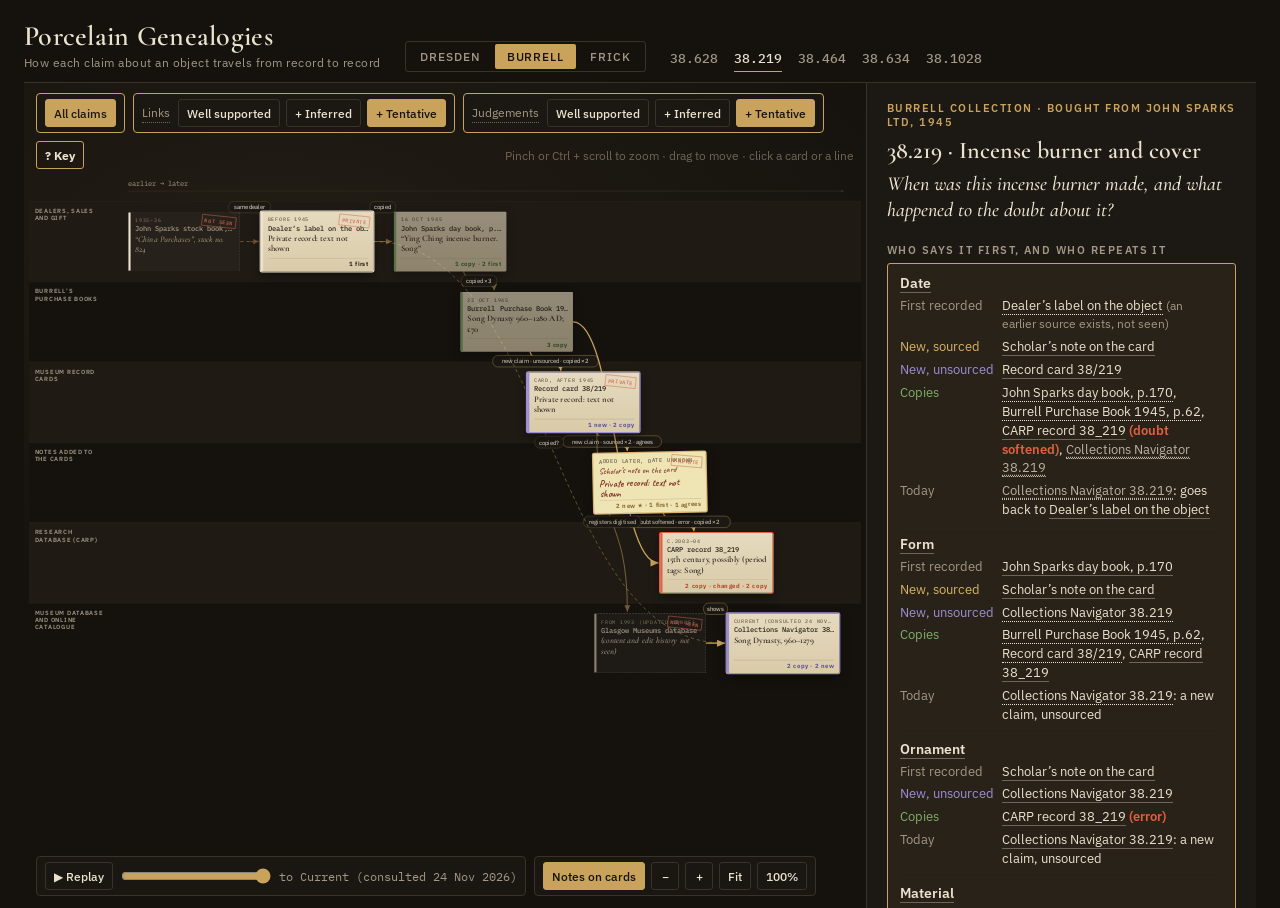
==== commit 05785d34: "Add three Frick black-ground vase genealogies (1915.8.18, .19, .24)" ====
--- a/genealogies/index.html
+++ b/genealogies/index.html
@@ -293,7 +293,7 @@
 </div>
 
 <script>
-const COLLS={"dresden": {"name": "Dresden", "lanes": ["Inventories", "Movement, gift and old labels", "Publications and research", "Museum records and online catalogues", "Companion piece (Royal Collection)", "Related object"], "cases": [{"key": "po5024", "recs": [{"l": "Dresden (SKD)", "u": "https://doi.org/10.58749/skd.ps.2024.rpc.c1.118940"}], "hyps": [["The 1721 categories describe decoration (e.g. iron red and gold), not place of origin.", "Collecting-history literature on the Japanese Palace; compare categories with modern attributions across all 2,015 linked objects."], ["Sakuraba 2023 reached its Japanese attribution independently of earlier SKD records.", "Read the catalogue entry and its references."], ["By 1919 the collection’s own staff already classed this type as Japanese (Zimmermann’s information behind the Lepke catalogue).", "Zimmermann’s publications and the museum’s catalogues before 1919; the sale’s consignment list."]], "title": "PO 5024 · Hexagonal covered jar", "sub": "Dresden · listed as Red Chinese porcelain in 1721", "question": "Where was this covered jar made?", "stats": [["4", "times the claim appears"], ["2", "new lines in the genealogy (the 1721 inventory; Sakuraba 2023); the basis of neither is checked yet"], ["0", "changes to the category in 1779 (copied unchanged)"], ["1919", "earliest Japanese attribution found so far, for a matching set sold from the collection (Lepke lot 504); for this jar itself, Sakuraba 2023"]], "nodes": [{"id": "a1", "t": 1721, "lane": 0, "yr": "1721", "name": "Palace inventory N. 11", "val": "China (Red Chinese)", "chg": "root", "src": true, "real": "Real", "text": "Under “N. 5. Roth-chinesisch Porcelain, Cap. I. An Aufsäzen”: “N. 11. 2 Aufsäze, jeder bestehende aus 5 Stk., als: 3 sechseckigten Töpfen, deren jeder 2 Schilder in Form zweyer Hertzen hat … 6¼ Z. hoch …” (inventory p. 314)", "rel": "Earliest record. Cites no earlier source.", "ev": "Inventory text; the object still carries the painted palace number “N 11 [Arrow]”, and the arrow is the mark of the Red Chinese category.", "note": "The 1721 categories may have been based on decoration (iron red and gold), not on a judgement about origin.", "cert": 3, "evid": 0, "kind": "record", "claims": [{"k": "Place", "v": "Red Chinese porcelain (category)", "c": 3, "s": null}, {"k": "Form", "v": "garniture: 3 hexagonal jars, each with 2 heart-shaped panels", "c": 3, "s": "set"}, {"k": "Size", "v": "6¼ in. high", "c": 3, "s": null}], "url": "https://doi.org/10.58749/skd.ps.2024.rpc.c1.118940", "urll": "Inventory text in the SKD record"}, {"id": "a2", "t": 1779, "lane": 0, "yr": "1779", "name": "Palace inventory vol. 4 No. 11", "val": "China (Red Chinese)", "chg": "add", "real": "Real", "text": "Vol. 4 “Chinese porcelain”, c) Red Chinese, a) Garnitures: “Zwey detto Aufsäze, ieder bestehet aus 3 6eckigten Töpfen mit 2 Schildern in Form zweyer Herzen gemahlt … 6½ Z. hoch … 1 Bouteille schadhaft und 2 Deckel fehlen … No. 11.” (fol. 96r)", "rel": "Copied from 1721 N. 11.", "ev": "Same number; almost identical wording; the museum links both entries to the same objects.", "note": "Category copied unchanged. Height changed (6¼ → 6½); new note that one bottle is damaged and two covers are missing.", "cert": 3, "evid": 1, "kind": "record", "claims": [{"k": "Place", "v": "Red Chinese porcelain (category)", "c": 3, "s": null}, {"k": "Form", "v": "garniture: 3 hexagonal jars with 2 heart-shaped panels", "c": 3, "s": "set"}, {"k": "Size", "v": "6½ in. high", "c": 3, "s": null}, {"k": "Condition", "v": "1 bottle damaged, 2 covers missing", "c": 3, "s": null}], "url": "https://doi.org/10.58749/skd.ps.2024.rpc.c1.118940", "urll": "Inventory text in the SKD record"}, {"id": "a3", "pending": true, "t": 2023, "lane": 2, "yr": "2023", "name": "Sakuraba 2023, cat. 1012", "val": "Japan (export porcelain)", "chg": "fix", "src": true, "real": "To be verified (book not consulted)", "text": "Sakuraba, Miki, ed. The Porcelain Collection of Augustus the Strong. Early 18th Century Japanese Export Porcelain and Images of Japan in His “Japanese Palace”. Chiba, 2023, cat. 1012.", "rel": "Modern scholarship; its grounds have not yet been read.", "ev": "The SKD platform lists this book as the object’s publication history; the title shows it catalogues Japanese export porcelain.", "note": "Correction. Treated as independent for now, but what the book says, on what grounds, and whether it follows an earlier museum attribution can only be settled by reading it.", "kind": "pending", "url": "https://doi.org/10.58749/skd.ps.2024.rpc.c1.118940", "urll": "Cited in the SKD record"}, {"id": "a4", "url": "https://doi.org/10.58749/skd.ps.2024.rpc.c1.118940", "t": 2024, "lane": 3, "yr": "2024", "name": "SKD platform catalogue (F. Suchomel)", "val": "Japan, Arita, Akae-machi, 1700–1720", "chg": "add", "real": "Real", "text": "Covered jar · Japan, Arita · kiln: Akae-machi · 1700–1720 · Imari kinrande · “The ten pieces PO 5024–PO 5033 formed a set.” Publication history: Sakuraba (2023), cat. 1012.", "rel": "Cites Sakuraba 2023 and quotes both the 1721 and the 1779 inventory entries in full.", "ev": "The publicationHistory and bibliography fields of the record.", "note": "Adds the kiln (Akae-machi) and a date range. Whether these details come from Sakuraba needs checking against the book.", "cert": 3, "evid": 1, "kind": "record", "claims": [{"k": "Place", "v": "Japan, Arita, kiln Akae-machi", "c": 3, "s": null}, {"k": "Date", "v": "1700–1720", "c": 3, "s": null}, {"k": "Form", "v": "covered jar; PO 5024–5033 formed a set", "c": 3, "s": "set"}, {"k": "Ornament", "v": "Imari kinrande", "c": 3, "s": null}], "grounds": true}, {"id": "lp504", "t": 1919, "lane": 5, "yr": "7–8 Oct 1919", "name": "Lepke sale, Berlin, lot 504 (matching set)", "val": "Japanese porcelain; set of five small vases", "chg": "fix", "real": "Real", "text": "Rudolph Lepke’s Kunst-Auctions-Haus, catalogue 1835, “Porzellane und Waffen aus den Kgl. Sächsischen Sammlungen in Dresden”, sale of 7–8 October 1919. Under “Japanisches Porzellan · Blau-Rot-Golden”: “504. Satz von fünf kleinen Vasen mit je zwei herzförmigen Aussparungen. H. der Deckelvasen cirka 13 cm. Abbildung Tafel 39.” The lot gives no collection number.", "rel": "A matching set from the same collection, sold in 1919. Not this jar: PO 5024–5033, the two sets of 1721 N. 11, stayed in Dresden.", "ev": "Same form (a set of five: three covered jars and two vases, each with two heart-shaped panels) and the same blue, red and gold palette, as plate 39 shows. Because the lot gives no collection number, the palace entry it came from is not known.", "note": "The earliest record found so far that calls this type Japanese, a century before Sakuraba 2023. The catalogue preface says the porcelain entries were written by W. von Seidlitz using Ernst Zimmermann’s information on dates and makers, and that the old collection numbers engraved on the pieces are given as proof of their Dresden origin.", "cert": 2, "evid": 1, "kind": "record", "claims": [{"k": "Place", "v": "Japanese porcelain (sale section)", "c": 3, "s": null}, {"k": "Form", "v": "set of five small vases, each with two heart-shaped panels", "c": 3, "s": "set"}], "url": "https://doi.org/10.11588/diglit.17989", "urll": "Open the Lepke catalogue (Heidelberg)"}], "edges": [{"edge": "copy", "elab": "copied", "conf": "medium", "basis": "same palace number; near-identical wording; the museum links both entries to the same objects", "from": "a1", "to": "a2", "co": {"Size": {"o": "error|changed", "n": "6¼ → 6½ in.: a slip in copying or a new measurement; the records do not say which", "lv": 3}}, "why": "That the two entries describe the same objects is certain: same palace number, and the museum links both to the objects. That the 1779 compilers worked from the 1721 text is likely but not proven: the wording is nearly the same, yet the palace number is painted on the object itself, so the 1779 entry could also have been written again from the object."}, {"edge": "cite", "elab": "cites", "doc": true, "basis": "the SKD record names Sakuraba 2023, cat. 1012", "from": "a3", "to": "a4"}, {"edge": "cite", "elab": "quotes inventory", "tagOnly": true, "from": "a1", "to": "a4"}, {"edge": "infer", "elab": "a matching set", "conf": "low", "basis": "same form and palette as 1721 N. 11 (Lepke plate 39); the lot gives no collection number", "from": "a2", "to": "lp504"}]}, {"key": "va", "recs": [{"l": "Dresden (SKD)", "u": "https://doi.org/10.58749/skd.ps.2024.rpc.c1.4561337"}, {"l": "V&A", "u": "https://collections.vam.ac.uk/item/O493645/"}, {"l": "Royal Collection", "u": "https://www.rct.uk/collection/search#/14/collection/58924/bowl"}], "hyps": [["The bowl/dish disagreement goes back to the 1779 entry dropping “oder Näpfe”.", "Wording of the 1860 V&A register; earlier V&A catalogues."], ["The V&A bowl and the Royal Collection bowl left Dresden by the same route.", "1866 Windsor Castle inventory; V&A register; Dresden sale records of the 19th century."], ["The V&A online date (1690–1720) and the Royal Collection date share a source.", "Royal Collection catalogue vol. II; date history of the V&A record."]], "title": "V&A 7330-1860 · Bowl (or dish)", "sub": "Red Chinese porcelain in 1721 · V&A since 1860", "question": "Where and when was it made, and is it a bowl or a dish?", "stats": [["3", "different date ranges (two at the V&A, one at SKD)"], ["2", "names for the shape (bowl / dish)"], ["1779", "the step where “or bowls” was dropped"], ["1860", "left Dresden and entered the V&A (route unknown)"]], "nodes": [{"id": "b1", "t": 1721, "lane": 0, "yr": "1721", "name": "Palace inventory N. 13", "val": "China; dishes or bowls", "chg": "root", "src": true, "real": "Real", "raw": "N. 13. 6 Stk. runde Schaalen oder Näpfe mit überschlagenen, gerippten und verguldten Randen und erhabenen verguldeten Blumen, 3½ Z. tief und 11 Z. indiam. Einer davon hat einen kleinen Riz.", "en": "N. 13. 6 round dishes or bowls with everted, ribbed rims in gilt as well as moulded and gilded flowers, 3½ in. deep and 11 in. in diam. One has a small crack.", "text": "Red Chinese, Cap. III: “N. 13. 6 Stk. runde Schaalen oder Näpfe mit überschlagenen, gerippten und verguldten Randen und erhabenen verguldeten Blumen, 3½ Z. tief und 11 Z. indiam. Einer davon hat einen kleinen Riz.” (p. 323)", "rel": "Earliest record.", "ev": "Inventory text; the palace number “N 13 [Arrow]” on the object.", "note": "The clerk wrote “Schaalen oder Näpfe” (dishes or bowls): he left the shape open.", "cert": 2, "evid": 0, "kind": "record", "claims": [{"k": "Place", "v": "Red Chinese porcelain (category)", "c": 3, "s": "set"}, {"k": "Form", "v": "round dishes or bowls", "c": 2, "s": "set"}, {"k": "Ornament", "v": "everted, ribbed, gilt rims; raised gilt flowers", "c": 3, "s": null}, {"k": "Size", "v": "3½ in. deep, 11 in. diam.", "c": 3, "s": null}, {"k": "Condition", "v": "one has a small crack", "c": 3, "s": null}], "url": "https://doi.org/10.58749/skd.ps.2024.rpc.c1.4561337", "urll": "Inventory text in the SKD record"}, {"id": "b2", "t": 1779, "lane": 0, "yr": "1779", "name": "Palace inventory vol. 4 No. 13", "val": "China; dishes", "chg": "lost", "raw": "Sechs runde Schaalen mit überschlagenen, gerippten und vergoldten Rändern, auch dergl. erhabenen Blumen, 3½ Z. tief, 11 Z. in diam. 1 Stk. hat einen Riß. No. 13.", "en": "Six round dishes with everted ribbed rims in gilt as well as like moulded flowers, 3½ in. deep, 11 in. in diam. 1 has a crack. No. 13.", "real": "Real", "text": "“Sechs runde Schaalen mit überschlagenen, gerippten und vergoldten Rändern, auch dergl. erhabenen Blumen, 3½ Z. tief, 11 Z. in diam. 1 Stk. hat einen Riß. No. 13.” (fol. 106r)", "rel": "Copied from 1721 N. 13.", "ev": "Same number, count, measurements and note of a crack.", "note": "Option dropped: “oder Näpfe” (or bowls) was not copied; only “Schaalen” remains, a word that can mean a dish or a shallow bowl. The bowl/dish disagreement between museums today may go back to this ambiguity, but there is no direct evidence yet.", "cert": 3, "evid": 1, "kind": "record", "claims": [{"k": "Place", "v": "Red Chinese porcelain (category)", "c": 3, "s": "set"}, {"k": "Form", "v": "round dishes", "c": 3, "s": "set"}, {"k": "Ornament", "v": "everted ribbed gilt rims; raised flowers", "c": 3, "s": null}, {"k": "Size", "v": "3½ in. deep, 11 in. diam.", "c": 3, "s": null}, {"k": "Condition", "v": "1 has a crack", "c": 3, "s": null}], "url": "https://doi.org/10.58749/skd.ps.2024.rpc.c1.4561337", "urll": "Inventory text in the SKD record"}, {"id": "b3", "pending": true, "t": 1860, "lane": 1, "yr": "1860", "name": "Given to the V&A by Queen Victoria", "val": "(register entry not seen)", "chg": "same", "real": "To be verified", "text": "“Given by H. M. Queen Victoria, accessioned in 1860 … This dish was once in the collection of the Porcelain Palace in Dresden.” (V&A online record, based on the Asia Department registers, 2022 provenance research project)", "rel": "The object left Dresden after 1779 and entered the V&A in 1860.", "ev": "V&A registers; Dresden sold some pieces in the 19th century.", "note": "How it reached the British royal family is unknown. This is a gap in the genealogy.", "kind": "pending", "url": "https://collections.vam.ac.uk/item/O493645/", "urll": "Credit line in the V&A record"}, {"id": "b4", "t": 2005, "lane": 3, "yr": "2005", "name": "V&A gallery label", "raw": "Bowl · Porcelain decorated in underglaze blue, overglaze enamels and gilt · Arita ware (Imari type) · JAPANESE; c.1700-1750 · 7330-1860 · Given by Queen Victoria · This bowl was once in the collection of the Porcelain Palace in Dresden.", "val": "Japan, Arita (Imari type), c.1700–1750; bowl", "chg": "fix", "real": "Real", "text": "“Bowl · Porcelain decorated in underglaze blue, overglaze enamels and gilt · Arita ware (Imari type) · JAPANESE; c.1700–1750 · Given by Queen Victoria · This bowl was once in the collection of the Porcelain Palace in Dresden.”", "rel": "Attributes the bowl to Japan; the label gives no grounds.", "ev": "The 2005 label text kept in the V&A record.", "note": "This is the earliest V&A “Japanese” attribution found so far. The 1860 register has not been seen, so the correction cannot be dated to 2005.", "cert": 2, "evid": 0, "kind": "record", "claims": [{"k": "Place", "v": "Japanese; Arita ware (Imari type)", "c": 3, "s": null}, {"k": "Date", "v": "c.1700–1750", "c": 2, "s": null}, {"k": "Form", "v": "bowl", "c": 3, "s": null}, {"k": "Material", "v": "underglaze blue, overglaze enamels and gilt", "c": 3, "s": null}, {"k": "Provenance", "v": "once in the Porcelain Palace, Dresden; given by Queen Victoria", "c": 3, "s": null}], "url": "https://collections.vam.ac.uk/item/O493645/", "urll": "Label text in the V&A record"}, {"id": "b5", "t": 2009, "lane": 3, "yr": "2009 created", "raw": "Dish · 1690-1720 (made) · Place of origin: Arita · Dish, porcelain painted in underglaze blue, iron-red enamel and gilt; Japan, Arita kilns (Imari type), Edo period, 1690-1720 · 7330-1860 · Given by H. M. Queen Victoria, accessioned in 1860. This dish was once in the collection of the Porcelain Palace in Dresden.", "name": "V&A online record (one record, three versions)", "val": "Japan, Arita, 1690–1720; dish", "versions": [{"t": 2009, "label": "2009 created: content not seen"}, {"t": 2022, "label": "Jan 2022 capture: 1690–1720; dish"}, {"t": 2026, "label": "2026: same, plus acquisition note"}], "chg": "add", "real": "Real", "text": "Object type: Dish · 1690–1720 (made) · Place of origin: Arita · Brief description: “Dish, porcelain painted in underglaze blue, iron-red enamel and gilt; Japan, Arita kilns (Imari type), Edo period, 1690–1720” · Record created: June 25, 2009. (Internet Archive capture of 13 January 2022; consulted again through the V&A public API in 2026 with the same date, shape and origin.)", "rel": "Three versions of one record, not three sources. What it said when created in 2009 is unknown; the date “1690–1720” is first attested in the January 2022 capture.", "ev": "Internet Archive capture of January 2022; V&A public API in 2026. The two differ only in the acquisition field: after the 2022 provenance project the note “Given by Queen Victoria in 1860” was added.", "note": "Date 1690–1720 and shape “dish”, with no grounds given. The date matches exactly the companion bowl in the Royal Collection; a shared source is possible and needs checking.", "cert": 3, "evid": 0, "kind": "record", "claims": [{"k": "Place", "v": "Japan, Arita kilns (Imari type)", "c": 3, "s": null}, {"k": "Date", "v": "Edo period, 1690–1720", "c": 3, "s": null}, {"k": "Form", "v": "dish", "c": 3, "s": null}, {"k": "Material", "v": "underglaze blue, iron-red enamel and gilt", "c": 3, "s": null}, {"k": "Provenance", "v": "once in the Porcelain Palace, Dresden; given by Queen Victoria, 1860", "c": 3, "s": null}], "url": "https://collections.vam.ac.uk/item/O493645/", "urll": "Open the V&A record"}, {"id": "r1", "pending": true, "t": 1866, "lane": 4, "yr": "1866", "name": "Windsor Castle inventory (companion)", "val": "(inventory entry not seen)", "chg": "same", "real": "To be verified", "text": "Provenance field of Royal Collection RCIN 58924: “Listed in the ‘1866’ Windsor Castle Inventory, pp. 432–3, no. 770, Room 240.”", "rel": "Another of the six bowls of 1721 N. 13, in the British royal collection by the 19th century.", "ev": "The Royal Collection online record quotes the 1721 inventory entry and cites the 1866 Windsor Castle inventory.", "note": "At least two bowls of the set reached the British royal family in the 19th century; the V&A bowl, given by Queen Victoria in 1860, probably came the same way. The route is still unknown.", "kind": "pending", "url": "https://www.rct.uk/collection/search#/14/collection/58924/bowl", "urll": "Cited in the Royal Collection record"}, {"id": "r2", "t": 2022, "approx": true, "lane": 4, "yr": "Current (consulted 2026)", "name": "Royal Collection RCIN 58924", "val": "Japan, 1690–1720; bowl", "chg": "fix", "src": true, "real": "Real (cited catalogue not consulted)", "text": "“JAPAN · Bowl 1690–1720 · Porcelain with moulded relief design painted in underglaze blue, enamel colours and gilt.” Text adapted from Chinese and Japanese Works of Art in the Collection of Her Majesty The Queen, vol. II.", "rel": "Current record of the companion bowl; it names the source of its text (the Royal Collection catalogue).", "ev": "Royal Collection online record RCIN 58924.", "note": "Names its source, which can be followed up. Same date range as the current V&A record.", "cert": 3, "evid": 1, "kind": "record", "claims": [{"k": "Place", "v": "Japan", "c": 3, "s": null}, {"k": "Date", "v": "1690–1720", "c": 3, "s": null}, {"k": "Form", "v": "bowl", "c": 3, "s": null}, {"k": "Material", "v": "moulded relief, underglaze blue, enamel colours and gilt", "c": 3, "s": null}], "url": "https://www.rct.uk/collection/search#/14/collection/58924/bowl", "urll": "Open the Royal Collection record", "grounds": true}, {"id": "b6", "raw": "Bowl · Victoria and Albert Museum · 7330-1860 · Palace number N 13 [Arrow] · 1700–1730 · porcelain · h. 8,9 cm, diam. 26,7 cm · Japan, Arita · Link: Victoria and Albert Museum (Accessed 12.01.24)", "url": "https://doi.org/10.58749/skd.ps.2024.rpc.c1.4561337", "t": 2024, "lane": 3, "yr": "2024", "name": "SKD platform (object held elsewhere)", "val": "Japan, Arita, 1700–1730; bowl", "chg": "add", "real": "Real", "text": "Bowl · Japan, Arita · 1700–1730 · Source: “Online Collection; collections.vam.ac.uk/item/O493645”.", "rel": "Gives the V&A online record as its source, yet differs from it in date and shape.", "ev": "The publicationHistory field of the record.", "note": "Cites the V&A but gives a third date range (1700–1730) and calls it a bowl again. The V&A had 1690–1720 in both 2022 and 2026, so SKD most likely saw 1690–1720 when it linked the record in 2024 (there is no 2024 capture). The range 1700–1730 therefore appears to be SKD’s own, with no grounds given.", "cert": 3, "evid": 1, "kind": "record", "claims": [{"k": "Place", "v": "Japan, Arita", "c": 3, "s": null}, {"k": "Date", "v": "1700–1730", "c": 3, "s": null}, {"k": "Form", "v": "bowl", "c": 3, "s": null}, {"k": "Size", "v": "h. 8.9 cm, diam. 26.7 cm", "c": 3, "s": null}], "grounds": true}], "edges": [{"edge": "copy", "elab": "copied", "conf": "medium", "why": "That the two entries describe the same objects is certain: same palace number, and the museum links both to the objects. That the 1779 compilers worked from the 1721 text is likely but not proven: the wording is nearly the same, yet the palace number is painted on the object itself, so the 1779 entry could also have been written again from the object.", "basis": "same number, count, measurements and note of a crack; museum object match", "method": "Linked by hand from the documentary evidence below. Text matching was run afterwards as a check.", "checks": [["ok", "Palace number", "N. 13 (1721) and No. 13 (1779)"], ["ok", "Count", "“6 Stk.” and “Sechs”"], ["ok", "Measurements", "3½ in. deep, 11 in. in diam. in both"], ["ok", "Condition note", "“one has a small crack” and “1 has a crack”"], ["ok", "Museum link", "SKD links both entries to V&A 7330-1860"], ["warn", "Text match, wording only", "picked the wrong 1721 entry (Kraak No. 2); margin over second best 0.001"], ["ok", "Text match, wording + category + measurements", "picked 1721 Red Chinese N. 13; score 0.857, margin 0.282"]], "from": "b1", "to": "b2", "co": {"Form": {"o": "more certain", "n": "“oder Näpfe” (or bowls) dropped"}, "Ornament": {"o": "copied", "n": ""}, "Condition": {"o": "copied", "n": ""}}}, {"edge": "infer", "elab": "left Dresden", "doc": true, "why": "The V&A record says the object was once in the Dresden palace; how and when it reached London is not recorded.", "basis": "the V&A record states the dish was once in the Dresden palace collection; the route is not recorded", "method": "Documented in both museums’ records; the route between them is a gap.", "checks": [["ok", "V&A record", "“once in the collection of the Porcelain Palace in Dresden”"], ["ok", "SKD record", "palace number N 13 [Arrow]; acquisition: 1860 given by Queen Victoria (Inv. no. 7330-1860)"], ["gap", "Route", "how and when it left Dresden is not recorded"]], "from": "b2", "to": "b3"}, {"edge": "infer", "elab": "same museum", "doc": true, "why": "Same object (7330-1860). The 2005 label is the earliest V&A record found that calls it Japanese, and it gives no grounds.", "basis": "same object, same accession number 7330-1860", "method": "Documented: same object and accession number.", "checks": [["ok", "Accession number", "7330-1860 on the label"], ["ok", "Provenance line", "“Given by Queen Victoria … once in the collection of the Porcelain Palace in Dresden”"]], "from": "b3", "to": "b4"}, {"edge": "infer", "elab": "same museum", "doc": true, "why": "Same object. The online record keeps the 2005 label, yet changes “bowl, c.1700–1750” to “dish, 1690–1720” without giving a reason.", "basis": "same object and accession number; the online record keeps the 2005 label text", "method": "Documented: the online record contains the 2005 label.", "checks": [["ok", "Accession number", "7330-1860"], ["ok", "Label text", "kept in the online record as “Gallery label (As at 2005)”"], ["warn", "Claims", "label: bowl, c.1700–1750 · online: dish, 1690–1720; no reason given for the change"]], "from": "b4", "to": "b5"}, {"edge": "infer", "elab": "another of the set", "doc": true, "basis": "the Royal Collection record quotes 1721 N. 13 as its provenance", "from": "b2", "to": "r1"}, {"edge": "infer", "elab": "same collection", "doc": true, "basis": "the Royal Collection record cites the 1866 Windsor inventory", "from": "r1", "to": "r2"}, {"edge": "cite", "elab": "cites", "doc": true, "why": "SKD cites the V&A online record as its source, yet gives a third date range (1700–1730) and calls the object a bowl again.", "basis": "the SKD record links collections.vam.ac.uk/item/O493645", "method": "Documented: explicit citation.", "checks": [["ok", "Link field", "Victoria and Albert Museum (accessed 12.01.24)"], ["ok", "Dimensions", "h. 8.9 cm, diam. 26.7 cm in both"], ["warn", "Claims", "V&A: dish, 1690–1720 · SKD: bowl, 1700–1730; SKD gives no reason for the difference"]], "from": "b5", "to": "b6"}, {"edge": "cite", "elab": "quotes inventory", "tagOnly": true, "from": "b1", "to": "b6"}]}, {"key": "bm", "recs": [{"l": "Dresden (SKD)", "u": "https://doi.org/10.58749/skd.ps.2024.rpc.c1.4561131"}, {"l": "British Museum", "u": "https://www.britishmuseum.org/collection/object/A_1924-0215-2"}], "hyps": [["“1694–1705” on the label gives Augustus’s reign, not the years of collecting.", "Context of the label; collecting-history literature on Augustus the Strong."], ["The change from red to gold dragons in 1779 is a misreading, not a description of a different plate.", "The plate itself or a high-resolution photograph."]], "title": "British Museum 1924,0215.2 · Plate", "sub": "Kraak porcelain in 1721 · donated 1924", "question": "What is this plate, where did it come from, and whose claims hold?", "stats": [["1", "attribution with a stated basis (Takashima 2017, from spur marks and the footring mark)"], ["red → gold", "description changed when copied in 1779"], ["1694–1705", "date range carried from an old label into the curator’s comment, with its meaning changed"], ["2", "descriptions of the number mark (ink / incised and blackened)"]], "nodes": [{"id": "c1", "t": 1721, "lane": 0, "yr": "1721", "name": "Palace inventory N. 22", "val": "Kraak; red dragons", "chg": "root", "src": true, "real": "Real", "text": "N. 2. Krack-Porcelain, Cap. IV: “N. 22. 1 Schaale, darauf 2 rothe Drachen gemahlet sind, mit einem überschlagenen Rande, 1½ Z. tief, 9 Z. indiam.” (p. 169)", "rel": "Earliest record.", "ev": "Inventory text; the palace number “N 22 [Square]” on the base.", "note": "Describes “two red dragons”.", "cert": 3, "evid": 0, "kind": "record", "claims": [{"k": "Place", "v": "Kraak porcelain (category)", "c": 3, "s": null}, {"k": "Form", "v": "dish with everted rim", "c": 3, "s": null}, {"k": "Ornament", "v": "two red dragons", "c": 3, "s": null}, {"k": "Size", "v": "1½ in. deep, 9 in. diam.", "c": 3, "s": null}], "url": "https://doi.org/10.58749/skd.ps.2024.rpc.c1.4561131", "urll": "Inventory text in the SKD record"}, {"id": "c2", "t": 1779, "lane": 0, "yr": "1779", "name": "Palace inventory vol. 5 No. 22", "val": "Old Indian; gold dragons", "chg": "add", "real": "Real", "text": "Vol. 5, b) Old Indian porcelain, c) Tableware: “Ein detto, darauf zwey goldne Trachen gemahlt, mit einen überschlagenen Rande, 1½ Z. tief, 9 Z. in diam. No. 22.” (fol. 171r)", "rel": "Copied from 1721 N. 22.", "ev": "Same number, measurements and “everted rim”; the museum links both entries to the object.", "note": "The category name changes from “Kraak” to “Old Indian”, and the dragons from red to gold. Whether this is a misreading, a correction or a copying error needs the object.", "cert": 3, "evid": 1, "kind": "record", "claims": [{"k": "Place", "v": "Old Indian porcelain (category)", "c": 3, "s": null}, {"k": "Form", "v": "dish with everted rim", "c": 3, "s": null}, {"k": "Ornament", "v": "two gold dragons", "c": 3, "s": null}, {"k": "Size", "v": "1½ in. deep, 9 in. diam.", "c": 3, "s": null}], "url": "https://doi.org/10.58749/skd.ps.2024.rpc.c1.4561131", "urll": "Inventory text in the SKD record"}, {"id": "c3", "t": 1915, "approx": true, "lane": 1, "yr": "Before 1924 (date unknown)", "name": "Old label on the plate", "val": "Nabeshima; Augustus collection (1694–1705)", "chg": "err", "src": true, "real": "Real", "text": "“Rare. Nabeshima (Hizen) from the collection of King Augustus the Strong of Saxony and Poland (1694-1705). Nabeshima was not sold, only presented by the Prince. Started in 1600.”", "rel": "A label of unknown author and date.", "ev": "The inscription field of the British Museum record.", "note": "Introduces the attribution “Nabeshima”, which the museum’s later records do not repeat. “1694–1705” roughly matches Augustus’s reign (Elector of Saxony from 1694; first reign as King of Poland 1697–1706), so it may give his reign, not the years of collecting.", "cert": 3, "evid": 0, "kind": "record", "claims": [{"k": "Place", "v": "Nabeshima (Hizen)", "c": 3, "s": null}, {"k": "Provenance", "v": "collection of Augustus the Strong (1694–1705)", "c": 3, "s": null}], "url": "https://www.britishmuseum.org/collection/object/A_1924-0215-2", "urll": "Inscription field of the British Museum record"}, {"id": "c4", "t": 1924, "lane": 1, "yr": "1924", "name": "Donated by Kenneth Dingwall", "val": "(donation register)", "chg": "same", "real": "Real", "text": "Acquisition: Donated by Lt-Col. Kenneth Dingwall · Registration number 1924,0215.2", "rel": "The plate enters the British Museum together with its label.", "ev": "British Museum registration data.", "note": "When and through whom the plate left Dresden is not recorded. The British Museum says only that some pieces were sold off in the 19th century.", "kind": "record", "url": "https://www.britishmuseum.org/collection/object/A_1924-0215-2", "urll": "Registration data in the British Museum record"}, {"id": "c5", "t": 2018, "approx": true, "lane": 3, "yr": "Current (before 2024)", "name": "British Museum: curator’s comment", "val": "Kakiemon style, c.1700; collection formed 1694–1705", "chg": "errkeep", "real": "Real", "text": "“A mark in ink (N = 22) on the base identifies the piece as belonging to King Augustus the Strong … whose collection of porcelain was amassed between 1694 and 1705, and inventoried in 1721 in the king's ‘Japanese Palace’ … some pieces were sold off during the nineteenth century.”", "rel": "Drops the label’s “Nabeshima” but keeps its “1694–1705”, reading it as the period in which the collection was formed.", "ev": "The same unusual date range appears in both, and the comment gives no other source.", "note": "Probable copying, with a change of meaning: a reign on the label becomes “collection amassed 1694–1705” in the comment. Augustus’s porcelain buying is usually placed mainly after 1715; this needs checking in the collecting-history literature. Also, the 1721 inventory is titled for the “Dutch Palace” (Holländisches Palais); “Japanese Palace” is the later name.", "cert": 2, "evid": 1, "kind": "record", "claims": [{"k": "Place", "v": "Kakiemon style", "c": 2, "s": null}, {"k": "Date", "v": "c.1700", "c": 2, "s": null}, {"k": "Provenance", "v": "collection amassed 1694–1705; inventoried 1721", "c": 3, "s": null}, {"k": "Mark", "v": "ink mark N = 22", "c": 3, "s": null}], "url": "https://www.britishmuseum.org/collection/object/A_1924-0215-2", "urll": "Open the British Museum record"}, {"id": "e1", "pending": true, "t": 1982, "lane": 2, "yr": "1982", "name": "Exhibition catalogue Edo: Art of Japan", "val": "(not consulted)", "chg": "same", "real": "To be verified (book not consulted)", "text": "Bibliographic reference in the British Museum record: “Edo BM 1982 / Edo: Art of Japan 17th–19th Century (255)”.", "rel": "The plate was published in the 1982 exhibition catalogue as no. 255.", "ev": "The bibliography field of the British Museum record.", "note": "One possible basis for the curator’s comment; the catalogue needs reading for its attribution and date.", "kind": "pending", "url": "https://www.britishmuseum.org/collection/object/A_1924-0215-2", "urll": "Cited in the British Museum record"}, {"id": "c6", "t": 2017, "lane": 2, "yr": "2017", "name": "Kiln attribution by Takashima Hiroyuki", "val": "Japan, Arita, Nangawara-yama", "chg": "add", "src": true, "real": "Real", "text": "“Spur marks are 0.1–0.2 cm in diameter … The mark inside the footring is unique to Nangawara-yama.” — Dr. Takashima Hiroyuki, 2017 (in the British Museum record)", "rel": "New, independent evidence: kiln identified from spur marks and the foot mark.", "ev": "Signed comment in the record.", "note": "Adds independent evidence and narrows the origin to a kiln.", "cert": 3, "evid": 2, "kind": "record", "claims": [{"k": "Place", "v": "Japan, Arita, Nangawara-yama (from spur marks and footring mark)", "c": 3, "s": null}], "url": "https://www.britishmuseum.org/collection/object/A_1924-0215-2", "urll": "Comment in the British Museum record", "grounds": true}, {"id": "c7", "url": "https://doi.org/10.58749/skd.ps.2024.rpc.c1.4561131", "t": 2024, "lane": 3, "yr": "2024", "name": "SKD platform (object held elsewhere)", "val": "Japan, Arita; mark incised and blackened", "chg": "add", "real": "Real", "text": "Plate · Japan, Arita · Palace number: N 22 [Square], incised and blackened · no date given · Source: “Online Collection; britishmuseum.org/collection/object/A_1924-0215-2”.", "rel": "Gives the British Museum online record as its source.", "ev": "The publicationHistory field of the record.", "note": "The British Museum describes the number as written in ink, SKD as incised and blackened. SKD gives no date.", "cert": 3, "evid": 1, "kind": "record", "claims": [{"k": "Place", "v": "Japan, Arita", "c": 3, "s": null}, {"k": "Mark", "v": "N 22, incised and blackened", "c": 3, "s": null}], "grounds": true}], "edges": [{"edge": "copy", "elab": "copied", "conf": "medium", "basis": "same number, measurements and “everted rim”; museum object match", "from": "c1", "to": "c2", "co": {"Place": {"o": "changed", "n": "category renamed"}, "Ornament": {"o": "changed", "n": "red → gold dragons"}}, "why": "That the two entries describe the same objects is certain: same palace number, and the museum links both to the objects. That the 1779 compilers worked from the 1721 text is likely but not proven: the wording is nearly the same, yet the palace number is painted on the object itself, so the 1779 entry could also have been written again from the object."}, {"edge": "infer", "elab": "left Dresden", "basis": "the palace number “N 22” on the base ties the plate to the inventory; when it left is not recorded", "from": "c2", "to": "c3", "conf": "medium"}, {"edge": "infer", "elab": "with object", "doc": true, "basis": "the label is recorded as an inscription on the plate in the British Museum", "from": "c3", "to": "c4"}, {"edge": "copy", "elab": "copied", "conf": "medium", "basis": "one unusual shared detail (the range 1694–1705) and no other source named in the comment; the label was physically available to the museum", "from": "c3", "to": "c5", "co": {"Place": {"o": "dropped", "n": "“Nabeshima” left out", "lv": 2}, "Provenance": {"o": "changed", "n": "reign range reread as years of collecting", "lv": 2}}}, {"edge": "infer", "elab": "same museum", "doc": true, "basis": "same object, registration number 1924,0215.2", "from": "c4", "to": "c5"}, {"edge": "cite", "elab": "cites", "doc": true, "basis": "the SKD record links the British Museum online record", "from": "c5", "to": "c7"}, {"edge": "cite", "elab": "quotes inventory", "tagOnly": true, "from": "c1", "to": "c7"}]}], "evid": ["Sakuraba 2023, the Royal Collection catalogue of Chinese and Japanese works of art (vol. II), and the 1982 exhibition catalogue <i>Edo: Art of Japan</i>: known only through citations; not yet consulted.", "Dresden catalogues after 1779 and sale records of the 19th and 20th centuries: no direct record yet of when, or through whom, any of the three objects left Dresden.", "The V&amp;A register of 1860 and the 1866 Windsor Castle inventory: known to exist; contents not seen.", "When Augustus the Strong actually formed his porcelain collection: needs the collecting-history literature before “1694–1705” can be judged.", "Whether the palace number on the British Museum plate is written in ink or incised and blackened: the two museums disagree; needs the object or a high-resolution photograph."], "src": "Inventory transcriptions and SKD object records: <a href=\"https://royalporcelaincollection.skd.museum/\" target=\"_blank\" rel=\"noopener\">The Royal Dresden Porcelain Collection</a> (Staatliche Kunstsammlungen Dresden, doi.org/10.58749/skd.ps.2024.rpc); PO 5024 (SKD: <a href=\"https://doi.org/10.58749/skd.ps.2024.rpc.c1.118940\" target=\"_blank\" rel=\"noopener\">record</a>); V&amp;A: <a href=\"https://collections.vam.ac.uk/item/O493645/\" target=\"_blank\" rel=\"noopener\">7330-1860</a> (SKD: <a href=\"https://doi.org/10.58749/skd.ps.2024.rpc.c1.4561337\" target=\"_blank\" rel=\"noopener\">record</a>); British Museum: <a href=\"https://www.britishmuseum.org/collection/object/A_1924-0215-2\" target=\"_blank\" rel=\"noopener\">1924,0215.2</a> (SKD: <a href=\"https://doi.org/10.58749/skd.ps.2024.rpc.c1.4561131\" target=\"_blank\" rel=\"noopener\">record</a>); Royal Collection: <a href=\"https://www.rct.uk/collection/search#/14/collection/58924/bowl\" target=\"_blank\" rel=\"noopener\">RCIN 58924</a>."}, "burrell": {"name": "Burrell", "lanes": ["Publications", "Dealers, sales and gift", "Burrell’s purchase books", "Museum record cards", "Notes added to the cards", "Research database (CARP)", "Museum database and online catalogue", "Related object"], "cases": [{"key": "b628", "hyps": [["38.628 was re-dated in the database from the card note, perhaps during work for the Burrell’s 2022 reopening.", "Database edit history; curatorial files."], ["The note on the card was written by a named scholar or curator.", "Compare the hand with signed notes on other cards."], ["The “38.264” error entered when the card was typed into a database.", "Earlier database exports; the overwritten digit on the card."]], "title": "38.628 · Beaker (set of five)", "sub": "Burrell Collection · its date now differs from the rest of the set", "question": "When was this beaker made, and why does its date now differ from the rest of the set?", "stats": [["1 → 3", "certainty of the Shunzhi date (hedged on the card, no qualifier online)"], ["5 → 1", "objects the Shunzhi date applies to (whole set on the card, 38.628 alone online)"], ["0", "grounds given at either step"], ["3 of 5", "records repeating the set-number error"]], "nodes": [{"id": "g1", "links": [{"l": "38.624", "carp": "https://www.carp.arts.gla.ac.uk/image/?id=38_624&t=1&urltp=%2Fsearch%2F%3Fstart%3D0%26end%3D1%26what%3D38_624%26who%3D%26where%3D%26when%3D%26period%3D%26search%3D99", "online": "https://collections.glasgowmuseums.com/mwebcgi/mweb?request=record;id=38313;type=101"}, {"l": "38.625", "carp": "https://www.carp.arts.gla.ac.uk/image/?id=38_625&t=1&urltp=%2Fsearch%2F%3Fstart%3D0%26end%3D1%26what%3D38_625%26who%3D%26where%3D%26when%3D%26period%3D%26search%3D99", "online": "https://collections.glasgowmuseums.com/mwebcgi/mweb?request=record;id=38845;type=101"}, {"l": "38.626", "carp": "https://www.carp.arts.gla.ac.uk/image/?id=38_626&t=1&urltp=%2Fsearch%2F%3Fstart%3D0%26end%3D1%26what%3D38_626%26who%3D%26where%3D%26when%3D%26period%3D%26search%3D99", "online": "https://collections.glasgowmuseums.com/mwebcgi/mweb?request=record;id=38367;type=101"}, {"l": "38.627", "carp": "https://www.carp.arts.gla.ac.uk/image/?id=38_627&t=1&urltp=%2Fsearch%2F%3Fstart%3D0%26end%3D1%26what%3D38_627%26who%3D%26where%3D%26when%3D%26period%3D%26search%3D99", "online": "https://collections.glasgowmuseums.com/mwebcgi/mweb?request=record;id=38809;type=101"}, {"l": "38.628", "carp": "https://www.carp.arts.gla.ac.uk/image/?id=38_628&t=1&urltp=%2Fsearch%2F%3Fstart%3D0%26end%3D1%26what%3D38_628%26who%3D%26where%3D%26when%3D%26period%3D%26search%3D99", "online": "https://collections.glasgowmuseums.com/mwebcgi/mweb?request=record;id=38810;type=101"}], "t": 1944, "lane": 1, "yr": "1944", "name": "Gift to the City of Glasgow", "val": "Set of 5; purchase source unknown", "chg": "root", "real": "Real (register not seen)", "text": "“Gifted by Sir William and Lady Burrell to the City of Glasgow, 1944.” CARP: “Provenance: Unknown; acquired by Sir William Burrell (set of 5: 38_624-628).”", "rel": "Earliest point the five beakers can be placed.", "ev": "Credit line of the online record; provenance field of CARP.", "note": "A gap: no dealer, sale or purchase date is recorded.", "kind": "record", "url": "https://collections.glasgowmuseums.com/mwebcgi/mweb?request=record;id=38810;type=101", "urll": "Credit line in the online record", "fixed": {"Date": null, "Place": null, "Form": null, "Ornament": null, "Set": null}}, {"id": "b1", "pending": true, "t": 1932, "approx": true, "lane": 2, "yr": "Before 1944 (date unknown)", "axis": "before 1944", "name": "Burrell’s own records", "val": "(not seen) probable origin of the Ming date", "chg": "root", "real": "To be verified (not seen)", "text": "The dating in CARP was for the most part taken from Burrell’s own records (personal communication, November 2026).", "rel": "The collector’s own judgement.", "ev": "personal communication, November 2026.", "note": "Probably the first appearance of “Ming Dynasty, 17th century” for this set. Needs the records themselves.", "kind": "pending", "fixed": {"Date": null, "Place": null, "Form": null, "Ornament": null, "Set": null}}, {"id": "pr1", "pending": false, "t": 1956, "approx": true, "lane": 3, "yr": "Card, date unknown", "axis": "date unknown", "name": "Record card 38/624–628", "val": "Private record: text not shown", "chg": "same", "real": "Real (seen)", "text": "Text not shown: this record comes from a private annotated copy of the museum’s printed records, shared for research. It will be added once permission is given.", "rel": "Part of the museum’s own record for this object.", "ev": "Private annotated copy of the museum’s printed records, shared for research.", "note": "Withheld until permission is given.", "kind": "record", "cert": 3, "evid": 0, "raw": "", "claims": [{"k": "Date", "v": "(not shown)", "c": 3, "s": "set"}, {"k": "Form", "v": "(not shown)", "c": 3, "s": "set"}, {"k": "Ornament", "v": "(not shown)", "c": 3, "s": "set"}, {"k": "Set", "v": "(not shown)", "c": 3, "s": "set"}], "fixed": {"Date": {"r": "unk", "l": "first recorded", "p": ["b1"], "lL": 2, "lR": 0, "lv": 2}, "Place": null, "Form": {"r": "unk", "l": "first recorded", "p": ["b1"], "lL": 2, "lR": 0, "lv": 2}, "Ornament": {"r": "unk", "l": "first recorded", "p": ["b1"], "lL": 2, "lR": 0, "lv": 2}, "Set": {"r": "unk", "l": "first recorded", "p": ["b1"], "lL": 2, "lR": 0, "lv": 2}}, "priv": true}, {"id": "db1", "pending": true, "t": 1996, "approx": true, "lane": 6, "yr": "From 1993 (updated since)", "axis": "from 1993", "name": "Glasgow Museums database", "val": "(content and edit history not seen)", "chg": "same", "real": "To be verified (not seen)", "text": "Collections Navigator, About page: object information comes from the museum’s internal database, digitised from the accession registers (the earliest from 1850); digitisation began in 1993 and records are continually updated.", "rel": "The working record behind today’s online page.", "ev": "Glasgow Museums’ own statement; shared error with CARP.", "note": "Revisions are made here. Its state at any past date is not visible.", "kind": "pending", "url": "https://collections.glasgowmuseums.com/website.html", "urll": "Glasgow Museums’ statement on its database", "fixed": {"Date": null, "Place": null, "Form": null, "Ornament": null, "Set": null}}, {"id": "c8", "url": "https://www.carp.arts.gla.ac.uk/image/?id=38_628&t=1&urltp=%2Fsearch%2F%3Fstart%3D0%26end%3D1%26what%3D38_628%26who%3D%26where%3D%26when%3D%26period%3D%26search%3D99", "t": 2004, "approx": true, "lane": 5, "yr": "c.2003–04", "name": "CARP record 38.628", "val": "Ming, 17th c.; “38.264 to 38.628”", "chg": "err", "real": "Real", "text": "“Porcelain beaker (one of a set of 5 comprising 38.264 to 38.628). Made in China, Ming Dynasty, 17th century.” h: 13 1/2 in. Periods: Ming, 1368-1644.", "rel": "A copy of the printed records made for a research database; a side branch.", "ev": "Personal communication; CARP’s own provenance line gives the correct range, 38_624-628.", "note": "Two claims. Date: “Ming Dynasty, 17th century”, the same as the other four beakers. Set numbers: the error “38.264”, first attested here. The box is coloured by the error.", "kind": "record", "cert": 3, "evid": 1, "claims": [{"k": "Date", "v": "Ming Dynasty, 17th century", "c": 3, "s": null}, {"k": "Form", "v": "porcelain beaker, one of a set of 5", "c": 3, "s": null}, {"k": "Set", "v": "38.264 to 38.628", "c": 3, "s": null}], "fixed": {"Date": {"r": "copy", "l": "copy", "o": "copied", "lL": 2, "lR": 2, "lv": 2}, "Place": null, "Form": {"r": "copy", "l": "copy", "o": "copied", "lL": 2, "lR": 2, "lv": 2}, "Ornament": null, "Set": {"r": "alt", "l": "copy · error", "o": "error", "lL": 2, "lR": 1, "lv": 2}}}, {"id": "c7", "url": "https://www.carp.arts.gla.ac.uk/image/?id=38_627&t=1&urltp=%2Fsearch%2F%3Fstart%3D0%26end%3D1%26what%3D38_627%26who%3D%26where%3D%26when%3D%26period%3D%26search%3D99", "t": 2004, "approx": true, "lane": 7, "yr": "c.2003–04", "name": "CARP record 38.627 (closest in size)", "val": "Ming, 17th c.; “38.264 to 38.628”", "chg": "errkeep", "real": "Real", "text": "“Porcelain beaker (one of a set of 5 comprising 38.264 to 38.628). Made in China, Ming Dynasty, 17th century.” h: 13 5/8 in.", "rel": "The beaker closest in size to 38.628 (348 mm against 343 mm).", "ev": "Heights; shared description.", "note": "Two claims. Date: unchanged. Set numbers: the same error as 38.628. The box is coloured by the error.", "kind": "record", "cert": 3, "evid": 1, "claims": [{"k": "Date", "v": "Ming Dynasty, 17th century", "c": 3, "s": null}, {"k": "Form", "v": "porcelain beaker, one of a set of 5", "c": 3, "s": null}, {"k": "Set", "v": "38.264 to 38.628", "c": 3, "s": null}], "fixed": {"Date": {"r": "copy", "l": "copy", "o": "copied", "lL": 2, "lR": 2, "lv": 2}, "Place": null, "Form": {"r": "copy", "l": "copy", "o": "copied", "lL": 2, "lR": 2, "lv": 2}, "Ornament": null, "Set": {"r": "alt", "l": "copy · error", "o": "error", "lL": 2, "lR": 1, "lv": 2}}}, {"id": "o8", "url": "https://collections.glasgowmuseums.com/mwebcgi/mweb?request=record;id=38810;type=101", "t": 2026, "lane": 6, "yr": "Current (consulted 2026)", "name": "Collections Navigator 38.628", "val": "Qing, Shunzhi, 1644–1661; Jingdezhen", "chg": "add", "real": "Real", "text": "Date: “Qing Dynasty, Shunzhi period, 1644-1661”. Place: “China, Jingdezhen”. Description: “… (one of a set of 5 comprising 38.264 to 38.628) …” In storage.", "rel": "Today’s public record.", "ev": "Online record; personal communication, November 2026.", "note": "Revised date and place, probably a curatorial decision (personal communication, November 2026). A note on the card dated the whole set to Shunzhi with a qualifier; online, 38.628 alone carries “Shunzhi period” with no qualifier and no source. Set numbers: the error “38.264” repeated unchanged.", "kind": "record", "cert": 3, "evid": 0, "claims": [{"k": "Date", "v": "Qing Dynasty, Shunzhi period, 1644–1661", "c": 3, "s": "one"}, {"k": "Place", "v": "China, Jingdezhen", "c": 3, "s": null}, {"k": "Form", "v": "beaker, one of a set of 5", "c": 3, "s": null}, {"k": "Set", "v": "38.264 to 38.628", "c": 3, "s": null}], "copyof": {"Set": "c8?"}, "fixed": {"Date": {"r": "alt", "l": "copy · firmer", "o": "more certain", "lL": 2, "lR": 1, "lv": 2}, "Place": {"r": "unk", "l": "first recorded", "p": ["db1"], "lL": 2, "lR": 0, "lv": 2}, "Form": {"r": "copy", "l": "copy?", "o": "copied?", "via": "pr1", "lL": 2, "lR": 2, "lv": 2}, "Ornament": null, "Set": {"r": "copy", "l": "copy?", "o": "copied?", "via": "c8", "lL": 2, "lR": 1, "lv": 2}}}, {"id": "o7", "url": "https://collections.glasgowmuseums.com/mwebcgi/mweb?request=record;id=38809;type=101", "t": 2026, "lane": 7, "yr": "Current (consulted 2026)", "name": "Collections Navigator 38.627", "val": "Ming Dynasty, 17th century", "chg": "same", "real": "Real", "text": "Date: “Ming Dynasty, 17th century”. Place: “China”. Description repeats “38.264 to 38.628”. In storage.", "rel": "The beaker closest in size to 38.628, unchanged.", "ev": "Online record.", "note": "The two beakers closest in size now carry two dynasties.", "kind": "record", "cert": 3, "evid": 0, "claims": [{"k": "Date", "v": "Ming Dynasty, 17th century", "c": 3, "s": "one"}, {"k": "Place", "v": "China", "c": 3, "s": null}, {"k": "Set", "v": "38.264 to 38.628", "c": 3, "s": null}], "copyof": {"Set": "c7?"}, "fixed": {"Date": {"r": "copy", "l": "copy?", "o": "copied?", "via": "pr1", "lL": 2, "lR": 2, "lv": 2}, "Place": {"r": "unk", "l": "first recorded", "p": ["db1"], "lL": 2, "lR": 0, "lv": 2}, "Form": null, "Ornament": null, "Set": {"r": "copy", "l": "copy?", "o": "copied?", "via": "c7", "lL": 2, "lR": 1, "lv": 2}}}, {"id": "n628", "kind": "note", "t": 1975, "approx": true, "lane": 4, "yr": "Added later, date unknown", "axis": "date unknown", "name": "Scholar’s note on the card", "val": "Private record: text not shown", "chg": "add", "real": "Real (seen)", "cert": 1, "evid": 0, "raw": "", "text": "Text not shown: this record comes from a private annotated copy of the museum’s printed records, shared for research. It will be added once permission is given.", "rel": "Part of the museum’s own record for this object.", "ev": "Private annotated copy of the museum’s printed records, shared for research.", "note": "Withheld until permission is given.", "claims": [{"k": "Date", "v": "(not shown)", "c": 1, "s": "set"}], "fixed": {"Date": {"r": "own", "l": "new claim · unsourced", "g": 0, "lL": 1, "lR": 1, "lv": 1}, "Place": null, "Form": null, "Ornament": null, "Set": null}, "priv": true}], "edges": [{"edge": "infer", "elab": "dating taken from", "conf": "medium", "basis": "", "from": "b1", "to": "pr1", "why": "One side of this link is a private record, so its wording and the word-by-word comparison are not shown. The outcome for each claim is kept."}, {"edge": "infer", "elab": "same wording", "conf": "medium", "basis": "", "from": "pr1", "to": "db1", "why": "One side of this link is a private record, so its wording and the word-by-word comparison are not shown. The outcome for each claim is kept."}, {"edge": "infer", "elab": "registers digitised", "basis": "the museum states that its database was digitised from the accession registers, from 1993", "from": "g1", "to": "db1", "conf": "medium"}, {"edge": "copy", "elab": "copied", "basis": "", "from": "pr1", "to": "c8", "co": {"Date": {"o": "copied", "n": "", "lv": 2}, "Form": {"o": "copied", "n": "", "lv": 2}, "Ornament": {"o": "dropped", "n": "", "lv": 1}, "Set": {"o": "error", "n": "", "lv": 1}}, "conf": "medium", "why": "One side of this link is a private record, so its wording and the word-by-word comparison are not shown. The outcome for each claim is kept."}, {"edge": "copy", "elab": "copied", "basis": "", "from": "pr1", "to": "c7", "co": {"Date": {"o": "copied", "n": "", "lv": 2}, "Form": {"o": "copied", "n": "", "lv": 2}, "Ornament": {"o": "dropped", "n": "", "lv": 1}, "Set": {"o": "error", "n": "", "lv": 1}}, "conf": "medium", "why": "One side of this link is a private record, so its wording and the word-by-word comparison are not shown. The outcome for each claim is kept."}, {"edge": "infer", "elab": "shows", "doc": true, "basis": "the online page is drawn from the museum database", "from": "db1", "to": "o8"}, {"edge": "infer", "elab": "shows", "doc": true, "basis": "the online page is drawn from the museum database", "from": "db1", "to": "o7"}, {"from": "pr1", "to": "n628", "edge": "note", "elab": "note added", "doc": true, "basis": "", "why": "One side of this link is a private record, so its wording and the word-by-word comparison are not shown. The outcome for each claim is kept.", "co": {"Date": {"o": "changed", "n": "", "lv": 1}, "Form": {"o": "dropped", "n": "", "lv": 1}, "Ornament": {"o": "dropped", "n": "", "lv": 1}, "Set": {"o": "dropped", "n": "", "lv": 1}}}, {"from": "n628", "to": "o8", "edge": "infer", "elab": "same date, hedge dropped", "conf": "medium", "basis": "", "why": "One side of this link is a private record, so its wording and the word-by-word comparison are not shown. The outcome for each claim is kept.", "co": {"Date": {"o": "more certain", "n": "", "lv": 1}, "Place": {"o": "added", "n": "", "lv": 1}, "Form": {"o": "added", "n": "", "lv": 1}, "Set": {"o": "added", "n": "", "lv": 1}}}]}, {"key": "b219", "title": "38.219 · Incense burner and cover", "sub": "Burrell Collection · bought from John Sparks Ltd, 1945", "question": "When was this incense burner made, and what happened to the doubt about it?", "stats": [["3", "dates proposed across the records"], ["1 → 2 → 3", "certainty of the wording: scholar’s note on the card, CARP “possibly”, online no qualifier"], ["4", "outcomes on one link: copied, spelling normalised, transcription error, doubt softened"], ["0", "grounds shown online for returning to Song"]], "hyps": [["The online “Song Dynasty, 960-1279” follows the dealer’s label.", "Weak: 960–1279 is the standard range for Song, so the match may be coincidence. Needs the database edit history."], ["The doubt on the card was set aside on new evidence (e.g. a scientific test or a comparable dated piece).", "Curatorial files; conservation record."], ["“applied marks” in CARP is a misreading of the note on the card.", "Strong: the object has five moulded heads; the online record says “moulded heads”."]], "recs": [{"l": "CARP", "u": "https://www.carp.arts.gla.ac.uk/image/?id=38_219&t=1&urltp=%2Fsearch%2F%3Fstart%3D0%26end%3D1%26what%3D38_219%26who%3D%26where%3D%26when%3D%26period%3D%26search%3D99"}, {"l": "Glasgow Museums", "u": "https://collections.glasgowmuseums.com/mwebcgi/mweb?request=record;id=38273;type=101"}], "nodes": [{"id": "sp1", "kind": "pending", "t": 1936, "lane": 1, "yr": "1935–36", "name": "John Sparks stock book, p.17", "val": "“China Purchases”, stock no. 824", "chg": "root", "real": "To be verified (quoted in CARP)", "text": "Quoted in CARP: “John Sparks Ltd., Stock Book December 1935 - May 1936 p.17, stock no.824: ‘China Purchases’”.", "rel": "The dealer’s stock record; CARP says the piece was bought in China by Sparks’s agents.", "ev": "CARP manuscript sources.", "note": "No date or dynasty is quoted from this entry. The stock number differs from the one in the dealer’s stamp, which needs checking.", "url": "https://www.carp.arts.gla.ac.uk/image/?id=38_219&t=1&urltp=%2Fsearch%2F%3Fstart%3D0%26end%3D1%26what%3D38_219%26who%3D%26where%3D%26when%3D%26period%3D%26search%3D99", "urll": "Quoted in the CARP record", "fixed": {"Date": null, "Form": null, "Ornament": null, "Material": null}}, {"id": "lb1", "kind": "record", "t": 1940, "approx": true, "lane": 1, "yr": "Before 1945", "axis": "before 1945", "name": "Dealer’s label on the object", "val": "Private record: text not shown", "chg": "root", "src": true, "real": "Real (seen)", "cert": 3, "evid": 0, "raw": "", "text": "Text not shown: this record comes from a private annotated copy of the museum’s printed records, shared for research. It will be added once permission is given.", "rel": "Part of the museum’s own record for this object.", "ev": "Private annotated copy of the museum’s printed records, shared for research.", "note": "Withheld until permission is given.", "claims": [{"k": "Date", "v": "(not shown)", "c": 3, "s": null}], "fixed": {"Date": {"r": "unk", "l": "first recorded", "p": ["sp1"], "lL": 2, "lR": 0, "lv": 2}, "Form": null, "Ornament": null, "Material": null}, "priv": true}, {"id": "db219", "kind": "record", "t": 1945.6, "lane": 1, "yr": "16 Oct 1945", "name": "John Sparks day book, p.170", "val": "“Ying Ching incense burner. Song”", "chg": "same", "real": "Real (quoted in CARP)", "cert": 3, "evid": 0, "raw": "Ying Ching incense burner. Song", "text": "Quoted in CARP: “Day Book 1945 p.170, 16 October 1945,: ‘Ying Ching incense burner. Song’.”", "rel": "The dealer’s record of the sale.", "ev": "CARP manuscript sources.", "note": "Same attribution as the label.", "claims": [{"k": "Date", "v": "Song", "c": 3, "s": null}, {"k": "Material", "v": "Ying Ching", "c": 3, "s": null}, {"k": "Form", "v": "incense burner", "c": 3, "s": null}], "url": "https://www.carp.arts.gla.ac.uk/image/?id=38_219&t=1&urltp=%2Fsearch%2F%3Fstart%3D0%26end%3D1%26what%3D38_219%26who%3D%26where%3D%26when%3D%26period%3D%26search%3D99", "urll": "Quoted in the CARP record", "fixed": {"Date": {"r": "copy", "l": "copy", "o": "copied", "lL": 2, "lR": 2, "lv": 2}, "Form": {"r": "src", "l": "first recorded", "lL": 0, "lR": 0, "lv": 1}, "Ornament": null, "Material": {"r": "src", "l": "first recorded", "lL": 0, "lR": 0, "lv": 1}}}, {"id": "pb219", "kind": "record", "t": 1945.8, "lane": 2, "yr": "23 Oct 1945", "name": "Burrell Purchase Book 1945, p.62", "val": "Song Dynasty 960–1280 AD; £70", "chg": "same", "real": "Real (quoted in CARP)", "cert": 3, "evid": 0, "raw": "One old Chinese incense burner in two pieces, the tray with a wide flat rim and cover in form of a dome of flames with pale bluey grey Ying Ching glaze. Song Dynasty 960-1280 AD. Height 7\"", "text": "Quoted in CARP: “One old Chinese incense burner in two pieces, the tray with a wide flat rim and cover in form of a dome of flames … with pale bluey grey Ying Ching glaze. Song Dynasty 960-1280 AD. Height 7\".”", "rel": "Burrell’s own record of the purchase.", "ev": "CARP manuscript sources; the card cites “P.B. 1945 p.62”.", "note": "Repeats the dealer’s Song attribution. The end date differs from the label (1280 against 1279).", "claims": [{"k": "Date", "v": "Song Dynasty 960–1280 AD", "c": 3, "s": null}, {"k": "Material", "v": "pale bluey grey Ying Ching glaze", "c": 3, "s": null}, {"k": "Form", "v": "incense burner in two pieces: tray with wide flat rim, cover as a dome of flames", "c": 3, "s": null}], "url": "https://www.carp.arts.gla.ac.uk/image/?id=38_219&t=1&urltp=%2Fsearch%2F%3Fstart%3D0%26end%3D1%26what%3D38_219%26who%3D%26where%3D%26when%3D%26period%3D%26search%3D99", "urll": "Quoted in the CARP record", "fixed": {"Date": {"r": "copy", "l": "copy", "o": "copied", "lL": 2, "lR": 2, "lv": 2}, "Form": {"r": "copy", "l": "copy", "o": "copied", "lL": 2, "lR": 2, "lv": 2}, "Ornament": null, "Material": {"r": "copy", "l": "copy", "o": "copied", "lL": 2, "lR": 2, "lv": 2}}}, {"id": "cd219", "kind": "record", "t": 1950, "approx": true, "lane": 3, "yr": "Card, after 1945", "axis": "after 1945", "name": "Record card 38/219", "val": "Private record: text not shown", "chg": "add", "real": "Real (seen)", "cert": 2, "evid": 1, "raw": "", "text": "Text not shown: this record comes from a private annotated copy of the museum’s printed records, shared for research. It will be added once permission is given.", "rel": "Part of the museum’s own record for this object.", "ev": "Private annotated copy of the museum’s printed records, shared for research.", "note": "Withheld until permission is given.", "claims": [{"k": "Date", "v": "(not shown)", "c": 2, "s": null}, {"k": "Material", "v": "(not shown)", "c": 3, "s": null}, {"k": "Form", "v": "(not shown)", "c": 3, "s": null}], "fixed": {"Date": {"r": "own", "l": "new claim · unsourced", "g": 0, "lL": 1, "lR": 1, "lv": 1}, "Form": {"r": "copy", "l": "copy", "o": "copied", "lL": 1, "lR": 2, "lv": 2}, "Ornament": null, "Material": {"r": "copy", "l": "copy", "o": "copied", "lL": 1, "lR": 2, "lv": 2}}, "priv": true}, {"id": "gn219", "kind": "note", "t": 1960, "approx": true, "lane": 4, "yr": "Added later, date unknown", "axis": "date unknown", "name": "Scholar’s note on the card", "val": "Private record: text not shown", "chg": "err", "real": "Real (seen)", "cert": 1, "evid": 2, "raw": "", "text": "Text not shown: this record comes from a private annotated copy of the museum’s printed records, shared for research. It will be added once permission is given.", "rel": "Part of the museum’s own record for this object.", "ev": "Private annotated copy of the museum’s printed records, shared for research.", "note": "Withheld until permission is given.", "claims": [{"k": "Date", "v": "(not shown)", "c": 1, "s": null}, {"k": "Material", "v": "(not shown)", "c": 3, "s": null}, {"k": "Form", "v": "(not shown)", "c": 3, "s": null}, {"k": "Ornament", "v": "(not shown)", "c": 3, "s": null}], "grounds": true, "fixed": {"Date": {"r": "ind", "l": "★ new claim · sourced", "g": 1, "lL": 1, "lR": 1, "lv": 1}, "Form": {"r": "ind", "l": "★ new claim · sourced", "g": 1, "lL": 1, "lR": 1, "lv": 1}, "Ornament": {"r": "src", "l": "first recorded", "lL": 0, "lR": 0, "lv": 1}, "Material": {"r": "agree", "l": "agrees", "lL": 1, "lR": 2, "lv": 2}}, "priv": true}, {"id": "cp219", "kind": "record", "url": "https://www.carp.arts.gla.ac.uk/image/?id=38_219&t=1&urltp=%2Fsearch%2F%3Fstart%3D0%26end%3D1%26what%3D38_219%26who%3D%26where%3D%26when%3D%26period%3D%26search%3D99", "t": 2004, "approx": true, "lane": 5, "yr": "c.2003–04", "name": "CARP record 38_219", "val": "15th century, possibly (period tags: Song)", "chg": "add", "real": "Real", "cert": 2, "evid": 1, "raw": "Ching-Pai incense burner with po-shan lid and applied marks around the base. Made in China, 15th century, possibly.", "text": "“Ching-Pai incense burner with po-shan lid and applied marks around the base. Made in China, 15th century, possibly.” Periods: Song (Northern and Southern). Sources: Sparks stock book and day book; Burrell Purchase Book 1945 p.62.", "rel": "Takes its description from a scholar’s note on the record card, and its period tags from Song.", "ev": "CARP record (consulted 24 Nov 2026).", "note": "Copies the wording of a scholar’s note on the card, with one transcription error and a softer qualifier on the date. The record holds two dates at once: 15th century in the description, Song in the period tags.", "claims": [{"k": "Date", "v": "15th century, possibly (period tags: Song)", "c": 2, "s": null}, {"k": "Material", "v": "Ching-Pai", "c": 3, "s": null}, {"k": "Form", "v": "incense burner with po-shan lid", "c": 3, "s": null}, {"k": "Ornament", "v": "applied marks around the base", "c": 3, "s": null}], "fixed": {"Date": {"r": "alt", "l": "copy · softer", "o": "softened", "lL": 1, "lR": 1, "lv": 1}, "Form": {"r": "copy", "l": "copy", "o": "copied", "lL": 1, "lR": 1, "lv": 1}, "Ornament": {"r": "alt", "l": "copy · error", "o": "error", "lL": 1, "lR": 1, "lv": 1}, "Material": {"r": "copy", "l": "copy", "o": "copied", "lL": 1, "lR": 1, "lv": 1}}}, {"id": "dbx219", "kind": "pending", "t": 2012, "approx": true, "lane": 6, "yr": "From 1993 (updated since)", "axis": "from 1993", "name": "Glasgow Museums database", "val": "(content and edit history not seen)", "chg": "same", "real": "To be verified (not seen)", "text": "Object information on Collections Navigator comes from this database, digitised from the accession registers from 1993 and continually updated.", "rel": "The working record behind the online page.", "ev": "Glasgow Museums’ own statement.", "note": "When and why the date went back to Song is not visible.", "url": "https://collections.glasgowmuseums.com/website.html", "urll": "Glasgow Museums’ statement on its database", "fixed": {"Date": null, "Form": null, "Ornament": null, "Material": null}}, {"id": "on219", "kind": "record", "url": "https://collections.glasgowmuseums.com/mwebcgi/mweb?request=record;id=38273;type=101", "t": 2026, "lane": 6, "yr": "Current (consulted 24 Nov 2026)", "name": "Collections Navigator 38.219", "val": "Song Dynasty, 960–1279", "chg": "lost", "real": "Real", "cert": 3, "evid": 0, "raw": "Incense burner and cover, of porcelain, the base shaped and with an incised border. Middle portion with five moulded heads in relief and above a broad everted flange. The cover pierced and moulded in flame relief. Pale Yingqing (“shadowy blue”) glaze.  Date: Song Dynasty, 960-1279", "text": "Date: “Song Dynasty, 960-1279”. Description: “… Middle portion with five moulded heads in relief … Pale Yingqing (‘shadowy blue’) glaze.” Credit line: “Gifted by Sir William and Lady Burrell to the City of Glasgow, 1944”. In storage.", "rel": "Today’s public record.", "ev": "Online record (consulted 24 Nov 2026).", "note": "Back to Song, with no qualifier. The 15th-century option and the earlier dates on the card are gone, and no reason is shown. The credit line says 1944, though the purchase was in October 1945.", "claims": [{"k": "Date", "v": "Song Dynasty, 960–1279", "c": 3, "s": null}, {"k": "Material", "v": "Pale Yingqing (“shadowy blue”) glaze", "c": 3, "s": null}, {"k": "Form", "v": "broad everted flange; cover pierced and moulded in flame relief", "c": 3, "s": null}, {"k": "Ornament", "v": "five moulded heads in relief", "c": 3, "s": null}], "fixed": {"Date": {"r": "copy", "l": "copy?", "o": "copied?", "lL": 3, "lR": 2, "lv": 3}, "Form": {"r": "own", "l": "new claim · unsourced", "g": 0, "lL": 2, "lR": 1, "lv": 2}, "Ornament": {"r": "own", "l": "new claim · unsourced", "g": 0, "lL": 0, "lR": 1, "lv": 1}, "Material": {"r": "copy", "l": "copy?", "o": "copied?", "via": "cd219", "lL": 2, "lR": 2, "lv": 2}}}], "edges": [{"from": "sp1", "to": "lb1", "edge": "infer", "elab": "same dealer", "conf": "low", "basis": "", "why": "One side of this link is a private record, so its wording and the word-by-word comparison are not shown. The outcome for each claim is kept."}, {"from": "lb1", "to": "db219", "edge": "infer", "elab": "same dealer", "basis": "", "why": "One side of this link is a private record, so its wording and the word-by-word comparison are not shown. The outcome for each claim is kept.", "co": {"Date": {"o": "copied", "n": "", "lv": 2}, "Form": {"o": "added", "n": "", "lv": 1}, "Material": {"o": "added", "n": "", "lv": 1}}, "conf": "medium"}, {"from": "db219", "to": "pb219", "edge": "infer", "elab": "sold to Burrell", "basis": "CARP: bought from John Sparks Ltd, 23 October 1945, £70", "why": "Burrell bought the piece a week after the day-book entry and recorded the dealer’s attribution.", "method": "Documented: purchase record.", "checks": [["ok", "Price", "£70 on the card and in CARP"], ["ok", "Attribution", "Song in both"], ["warn", "End date", "label 1279, purchase book 1280"]], "a": "Ying Ching incense burner. Song", "b": "pale bluey grey Ying Ching glaze. Song Dynasty 960-1280 AD", "co": {"Date": {"o": "copied", "n": "end date 1279 → 1280"}, "Material": {"o": "copied", "n": "expanded"}, "Form": {"o": "copied", "n": "expanded"}}, "conf": "medium"}, {"from": "pb219", "to": "cd219", "edge": "cite", "elab": "cites P.B. p.62", "doc": true, "basis": "", "why": "One side of this link is a private record, so its wording and the word-by-word comparison are not shown. The outcome for each claim is kept.", "co": {"Date": {"o": "changed", "n": "", "lv": 1}, "Form": {"o": "copied", "n": "", "lv": 2}, "Material": {"o": "copied", "n": "", "lv": 2}}}, {"from": "cd219", "to": "gn219", "edge": "note", "elab": "note added", "doc": true, "basis": "", "why": "One side of this link is a private record, so its wording and the word-by-word comparison are not shown. The outcome for each claim is kept.", "co": {"Date": {"o": "new judgement", "n": "", "lv": 1}, "Form": {"o": "new judgement", "n": "", "lv": 1}, "Ornament": {"o": "added", "n": "", "lv": 1}, "Material": {"o": "agrees", "n": "", "lv": 2}}}, {"from": "gn219", "to": "cp219", "edge": "copy", "elab": "copied", "conf": "high", "basis": "", "why": "One side of this link is a private record, so its wording and the word-by-word comparison are not shown. The outcome for each claim is kept.", "co": {"Date": {"o": "softened", "n": "", "lv": 1}, "Form": {"o": "copied", "n": "", "lv": 1}, "Ornament": {"o": "error", "n": "", "lv": 1}, "Material": {"o": "copied", "n": "", "lv": 1}}}, {"from": "pb219", "to": "cp219", "edge": "cite", "elab": "quotes P.B.", "doc": true, "tagOnly": true, "basis": "CARP quotes the purchase book entry in full"}, {"from": "cd219", "to": "dbx219", "edge": "infer", "elab": "registers digitised", "basis": "", "conf": "medium", "why": "One side of this link is a private record, so its wording and the word-by-word comparison are not shown. The outcome for each claim is kept."}, {"from": "dbx219", "to": "on219", "edge": "infer", "elab": "shows", "doc": true, "basis": "the online page is drawn from the museum database"}, {"from": "lb1", "to": "on219", "edge": "shared", "elab": "same wording?", "conf": "low", "basis": "", "why": "One side of this link is a private record, so its wording and the word-by-word comparison are not shown. The outcome for each claim is kept.", "co": {"Date": {"o": "copied?", "n": "", "lv": 2}}}]}, {"key": "b464", "title": "38.464 · Deep bowl", "sub": "Burrell Collection · Seligman sale, Sotheby’s 1945", "question": "Is this bowl Ming or later, and why did a revision noted on the card not travel?", "stats": [["2", "dynasties proposed on the card"], ["0", "later records that mention the later date on the card"], ["reign → dynasty", "a reign attribution on the card widened to a whole dynasty online"], ["p.29 / p.30", "CARP quotes a purchase-book entry for a different bowl"]], "hyps": [["The later date noted on the card was never entered in the register, so it did not reach CARP or the database.", "Accession register; database edit history."], ["The Sotheby’s 1945 catalogue is the source of the reign attribution on the card.", "Read lot 79 in the sale catalogue."], ["The Purchase Book entry for this bowl is on p.30.", "Burrell Purchase Book 1945, pp.29–30 (Burrell archive)."]], "recs": [{"l": "CARP", "u": "https://www.carp.arts.gla.ac.uk/image/?id=38_464&t=1&urltp=%2Fsearch%2F%3Fstart%3D0%26end%3D1%26what%3D38_464%26who%3D%26where%3D%26when%3D%26period%3D%26search%3D99"}, {"l": "Glasgow Museums", "u": "https://collections.glasgowmuseums.com/mwebcgi/mweb?request=record;id=38561;type=101"}], "nodes": [{"id": "sl464", "kind": "pending", "t": 1945.33, "lane": 1, "yr": "2 May 1945", "name": "Sotheby’s, Seligman sale, lot 79", "val": "(catalogue not consulted)", "chg": "root", "src": true, "real": "To be verified (catalogue not consulted)", "text": "“Sotheby & Co., 2 May 1945, Catalogue of fine Chinese pottery and porcelain, jades and bronzes. Comprising the property of Mrs. C.G. Seligman and the property of the late Mrs Robert Benson. Lot 79. bt. Partridge.” (quoted in CARP)", "rel": "The sale at which Partridge bought the bowl for Burrell.", "ev": "CARP printed sources.", "note": "The lot description may be the source of the reign attribution on the card; not yet read.", "url": "https://www.carp.arts.gla.ac.uk/image/?id=38_464&t=1&urltp=%2Fsearch%2F%3Fstart%3D0%26end%3D1%26what%3D38_464%26who%3D%26where%3D%26when%3D%26period%3D%26search%3D99", "urll": "Quoted in the CARP record", "fixed": {"Date": null, "Form": null, "Ornament": null, "Provenance": null}}, {"id": "pt464", "kind": "pending", "t": 1945.34, "lane": 1, "yr": "1945", "name": "Partridge sale book 13/91", "val": "stock no. 33190 (not seen)", "chg": "same", "real": "To be verified (quoted in CARP)", "text": "CARP manuscript sources: “Frank Partridge & Sons Ltd., Sale Book 13/91, stock no.33190.”", "rel": "The dealer’s record.", "ev": "CARP.", "note": "Content not quoted.", "url": "https://www.carp.arts.gla.ac.uk/image/?id=38_464&t=1&urltp=%2Fsearch%2F%3Fstart%3D0%26end%3D1%26what%3D38_464%26who%3D%26where%3D%26when%3D%26period%3D%26search%3D99", "urll": "Quoted in the CARP record", "fixed": {"Date": null, "Form": null, "Ornament": null, "Provenance": null}}, {"id": "pb464", "kind": "pending", "t": 1945.36, "lane": 2, "yr": "1945", "name": "Burrell Purchase Book 1945, pp.29–30", "val": "(entry for this bowl not seen)", "chg": "same", "real": "To be verified", "text": "The card cites “P.B. 1945, pp. 29–30”. CARP quotes p.29, but the entry it quotes describes “a fine large fish bowl … with two boldly drawn scaly dragons … 18 5/8\" high 22 1/4\" diam. Ming Dynasty 1568-1644AD”, a different object.", "rel": "Burrell’s own record.", "ev": "Record card; CARP.", "note": "The entry for this bowl is probably on p.30. CARP’s quotation belongs to another object: a mismatch inside the research database.", "url": "https://www.carp.arts.gla.ac.uk/image/?id=38_464&t=1&urltp=%2Fsearch%2F%3Fstart%3D0%26end%3D1%26what%3D38_464%26who%3D%26where%3D%26when%3D%26period%3D%26search%3D99", "urll": "Quoted in the CARP record", "fixed": {"Date": null, "Form": null, "Ornament": null, "Provenance": null}}, {"id": "cd464", "kind": "record", "t": 1950, "approx": true, "lane": 3, "yr": "Card, after 1945", "axis": "after 1945", "name": "Record card 38/464", "val": "Private record: text not shown", "chg": "add", "real": "Real (seen)", "cert": 2, "evid": 0, "raw": "", "text": "Text not shown: this record comes from a private annotated copy of the museum’s printed records, shared for research. It will be added once permission is given.", "rel": "Part of the museum’s own record for this object.", "ev": "Private annotated copy of the museum’s printed records, shared for research.", "note": "Withheld until permission is given.", "claims": [{"k": "Date", "v": "(not shown)", "c": 2, "s": null}, {"k": "Form", "v": "(not shown)", "c": 3, "s": null}, {"k": "Ornament", "v": "(not shown)", "c": 3, "s": null}, {"k": "Provenance", "v": "(not shown)", "c": 3, "s": null}], "fixed": {"Date": {"r": "unk", "l": "first recorded", "p": ["pb464"], "lL": 2, "lR": 0, "lv": 2}, "Form": {"r": "unk", "l": "first recorded", "p": ["pb464"], "lL": 2, "lR": 0, "lv": 2}, "Ornament": {"r": "unk", "l": "first recorded", "p": ["pb464"], "lL": 2, "lR": 0, "lv": 2}, "Provenance": {"r": "unk", "l": "first recorded", "p": ["pb464"], "lL": 2, "lR": 0, "lv": 2}}, "priv": true}, {"id": "gn464", "kind": "note", "t": 1960, "approx": true, "lane": 4, "yr": "Added later, date unknown", "axis": "date unknown", "name": "Scholar’s note on the card", "val": "Private record: text not shown", "chg": "fix", "real": "Real (seen)", "cert": 3, "evid": 2, "raw": "", "text": "Text not shown: this record comes from a private annotated copy of the museum’s printed records, shared for research. It will be added once permission is given.", "rel": "Part of the museum’s own record for this object.", "ev": "Private annotated copy of the museum’s printed records, shared for research.", "note": "Withheld until permission is given.", "claims": [{"k": "Date", "v": "(not shown)", "c": 3, "s": null}], "grounds": true, "fixed": {"Date": {"r": "ind", "l": "★ new claim · sourced", "g": 1, "lL": 1, "lR": 1, "lv": 1}, "Form": null, "Ornament": null, "Provenance": null}, "priv": true}, {"id": "cp464", "kind": "record", "url": "https://www.carp.arts.gla.ac.uk/image/?id=38_464&t=1&urltp=%2Fsearch%2F%3Fstart%3D0%26end%3D1%26what%3D38_464%26who%3D%26where%3D%26when%3D%26period%3D%26search%3D99", "t": 2004, "approx": true, "lane": 5, "yr": "c.2003–04", "name": "CARP record 38_464", "val": "Ming Dynasty", "chg": "lost", "real": "Real", "cert": 3, "evid": 1, "raw": "Deep bowl of porcelain. Made in China, Ming Dynasty.", "text": "“Deep bowl of porcelain. Made in China, Ming Dynasty.” Periods: Ming, 1368-1644. Provenance: Seligman sale, 2 May 1945, lot 79, Partridge for Burrell, £30.", "rel": "Keeps the card’s first line only.", "ev": "CARP record (consulted 24 Nov 2026).", "note": "Both later views recorded on the card are gone. The provenance text matches the typed lines on the card word for word.", "claims": [{"k": "Date", "v": "Ming Dynasty", "c": 3, "s": null}, {"k": "Form", "v": "deep bowl", "c": 3, "s": null}, {"k": "Provenance", "v": "Seligman sale, 2 May 1945, lot 79; Partridge for Burrell, £30", "c": 3, "s": null}], "fixed": {"Date": {"r": "alt", "l": "copy · firmer", "o": "more certain", "lL": 1, "lR": 1, "lv": 1}, "Form": {"r": "copy", "l": "copy", "o": "copied", "lL": 1, "lR": 2, "lv": 2}, "Ornament": null, "Provenance": {"r": "copy", "l": "copy", "o": "copied", "lL": 1, "lR": 2, "lv": 2}}}, {"id": "dbx464", "kind": "pending", "t": 2012, "approx": true, "lane": 6, "yr": "From 1993 (updated since)", "axis": "from 1993", "name": "Glasgow Museums database", "val": "(content and edit history not seen)", "chg": "same", "real": "To be verified (not seen)", "text": "Object information on Collections Navigator comes from this database, digitised from the accession registers from 1993 and continually updated.", "rel": "The working record behind the online page.", "ev": "Glasgow Museums’ own statement.", "note": "", "url": "https://collections.glasgowmuseums.com/website.html", "urll": "Glasgow Museums’ statement on its database", "fixed": {"Date": null, "Form": null, "Ornament": null, "Provenance": null}}, {"id": "on464", "kind": "record", "url": "https://collections.glasgowmuseums.com/mwebcgi/mweb?request=record;id=38561;type=101", "t": 2026, "lane": 6, "yr": "Current (consulted 24 Nov 2026)", "name": "Collections Navigator 38.464", "val": "Ming Dynasty", "chg": "same", "real": "Real", "cert": 3, "evid": 0, "raw": "Deep bowl, of porcelain, white-glazed, and with underglaze blue brushwork decoration set against a tomato-red ground. Inside, a medallion with a lotus and scrolling leaves, inside a border with storks and cloud-scrolls.  Date: Ming Dynasty", "text": "Date: “Ming Dynasty”. Description: “Deep bowl, of porcelain, white-glazed, and with underglaze blue brushwork decoration set against a tomato-red ground. Inside, a medallion with a lotus and scrolling leaves, inside a border with storks and cloud-scrolls.” Credit line: gifted 1944. In storage.", "rel": "Today’s public record.", "ev": "Online record (consulted 24 Nov 2026).", "note": "Same as CARP: Ming, with no reign. The description expands the card’s wording and adds storks and cloud-scrolls.", "claims": [{"k": "Date", "v": "Ming Dynasty", "c": 3, "s": null}, {"k": "Form", "v": "deep bowl", "c": 3, "s": null}, {"k": "Ornament", "v": "underglaze blue on tomato-red ground; inside, medallion with lotus and scrolling leaves, border with storks and cloud-scrolls", "c": 3, "s": null}], "roleov": {"Ornament": {"o": "copied?|changed", "lv": 3, "lvL": 2, "n": "it keeps every element of the card’s description and adds storks and cloud-scrolls: an expanded copy, or a fresh description from the object"}}, "fixed": {"Date": {"r": "copy", "l": "copy?", "o": "copied?", "via": "cd464", "lL": 2, "lR": 2, "lv": 2}, "Form": {"r": "copy", "l": "copy?", "o": "copied?", "via": "cd464", "lL": 2, "lR": 2, "lv": 2}, "Ornament": {"r": "copy", "l": "copy? / new claim · unsourced", "o": "copied?", "alt": {"r": "own", "l": "new claim · unsourced", "g": 0}, "note": "it keeps every element of the card’s description and adds storks and cloud-scrolls: an expanded copy, or a fresh description from the object", "lL": 2, "lR": 3, "lv": 3}, "Provenance": null}}], "edges": [{"from": "sl464", "to": "pt464", "edge": "infer", "elab": "bought at sale", "doc": true, "basis": "bt. Partridge (CARP)"}, {"from": "pt464", "to": "pb464", "edge": "infer", "elab": "sold to Burrell", "doc": true, "basis": "purchased by Frank Partridge & Sons for Burrell, £30 (CARP)"}, {"from": "pb464", "to": "cd464", "edge": "cite", "elab": "cites P.B.", "doc": true, "basis": "", "why": "One side of this link is a private record, so its wording and the word-by-word comparison are not shown. The outcome for each claim is kept."}, {"from": "sl464", "to": "cd464", "edge": "cite", "elab": "cites sale", "doc": true, "tagOnly": true, "basis": "", "why": "One side of this link is a private record, so its wording and the word-by-word comparison are not shown. The outcome for each claim is kept."}, {"from": "cd464", "to": "gn464", "edge": "note", "elab": "revision added", "doc": true, "basis": "", "why": "One side of this link is a private record, so its wording and the word-by-word comparison are not shown. The outcome for each claim is kept.", "co": {"Date": {"o": "new judgement", "n": "", "lv": 1}, "Form": {"o": "dropped", "n": "", "lv": 1}, "Ornament": {"o": "dropped", "n": "", "lv": 1}, "Provenance": {"o": "dropped", "n": "", "lv": 1}}}, {"from": "cd464", "to": "cp464", "edge": "copy", "elab": "copied", "conf": "high", "basis": "", "why": "One side of this link is a private record, so its wording and the word-by-word comparison are not shown. The outcome for each claim is kept.", "co": {"Date": {"o": "more certain", "n": "", "lv": 1}, "Form": {"o": "copied", "n": "", "lv": 2}, "Ornament": {"o": "dropped", "n": "", "lv": 1}, "Provenance": {"o": "copied", "n": "", "lv": 2}}}, {"from": "pb464", "to": "cp464", "edge": "cite", "elab": "quotes p.29 (another bowl)", "conf": "low", "tagOnly": true, "basis": "CARP quotes Purchase Book p.29, which describes a different object"}, {"from": "cd464", "to": "dbx464", "edge": "infer", "elab": "registers digitised", "basis": "", "conf": "medium", "why": "One side of this link is a private record, so its wording and the word-by-word comparison are not shown. The outcome for each claim is kept."}, {"from": "dbx464", "to": "on464", "edge": "infer", "elab": "shows", "doc": true, "basis": "the online page is drawn from the museum database", "why": "The online description expands the wording of the record card; its date keeps only “Ming Dynasty”.", "method": "Documented: the page is drawn from the database."}]}, {"key": "b634", "hyps": [["The narrowing to Kangxi follows published work on dating Dehua porcelain.", "Signed notes on the printed record; Dehua dating literature; date of the change in the database."], ["The ‘tranquility’ sentence was written for a gallery label at the 2022 reopening.", "Burrell gallery label texts; interpretation files."]], "title": "38.634 · Dehua beaker", "sub": "Burrell Collection · on display", "question": "When was this beaker made, and how sure are we?", "stats": [["2 → 1", "date options (late Ming or Kangxi → Kangxi)"], ["+2", "details added online (Dehua, Blanc de Chine)"], ["1", "interpretive sentence with no source"], ["0", "names, dates or reasons shown online"]], "nodes": [{"id": "g2", "t": 1944, "lane": 1, "yr": "1944", "name": "Gift to the City of Glasgow", "val": "Purchase source unknown", "chg": "root", "real": "Real (register not seen)", "text": "“Gifted by Sir William and Lady Burrell to the City of Glasgow, 1944.” CARP: “Provenance: Unknown; acquired by Sir William Burrell.”", "rel": "Earliest point the beaker can be placed.", "ev": "Credit line; CARP provenance field.", "note": "No dealer or purchase date is recorded.", "kind": "record", "url": "https://collections.glasgowmuseums.com/mwebcgi/mweb?request=record;id=37824;type=101", "urll": "Credit line in the online record", "fixed": {"Date": null, "Place": null, "Form": null, "Ornament": null, "Material": null, "Size": null}}, {"id": "b2", "pending": true, "t": 1932, "approx": true, "lane": 2, "yr": "Before 1944 (date unknown)", "axis": "before 1944", "name": "Burrell’s own records", "val": "(not seen)", "chg": "root", "real": "To be verified (not seen)", "text": "The dating in CARP was for the most part taken from Burrell’s own records (personal communication, November 2026).", "rel": "The collector’s own judgement.", "ev": "personal communication, November 2026.", "note": "Possibly the origin of “late Ming or Kangxi”.", "kind": "pending", "fixed": {"Date": null, "Place": null, "Form": null, "Ornament": null, "Material": null, "Size": null}}, {"id": "pr2", "pending": true, "t": 1956, "approx": true, "lane": 3, "yr": "Date unknown", "axis": "date unknown", "name": "Printed records, with signed notes", "val": "Main text as in CARP; notes not seen", "chg": "same", "real": "To be verified (not seen)", "text": "The museum’s printed records, with notes added over time, usually signed.", "rel": "Source of CARP.", "ev": "personal communication, November 2026.", "note": "A signed note may hold the reason for the later narrowing to Kangxi.", "kind": "pending", "fixed": {"Date": null, "Place": null, "Form": null, "Ornament": null, "Material": null, "Size": null}}, {"id": "db2", "pending": true, "t": 1996, "approx": true, "lane": 6, "yr": "From 1993 (updated since)", "axis": "from 1993", "name": "Glasgow Museums database", "val": "(content and edit history not seen)", "chg": "same", "real": "To be verified (not seen)", "text": "Object information on Collections Navigator comes from this database, digitised from the accession registers from 1993 and continually updated.", "rel": "The working record behind the online page.", "ev": "Glasgow Museums’ own statement.", "note": "Revisions are made here.", "kind": "pending", "url": "https://collections.glasgowmuseums.com/website.html", "urll": "Glasgow Museums’ statement on its database", "fixed": {"Date": null, "Place": null, "Form": null, "Ornament": null, "Material": null, "Size": null}}, {"id": "c34", "url": "https://www.carp.arts.gla.ac.uk/image/?id=38_634&t=1&urltp=%2Fsearch%2F%3Fstart%3D0%26end%3D1%26what%3D38_634%26who%3D%26where%3D%26when%3D%26period%3D%26search%3D99", "t": 2004, "approx": true, "lane": 5, "yr": "c.2003–04", "name": "CARP record 38.634", "val": "late Ming Dynasty or Kangxi", "chg": "same", "real": "Real", "text": "“Beaker of porcelain. Made in China, late Ming Dynasty or Kangxi.” h: 16 in; mouth diam: 8 in; base: 5 1/2 in.", "rel": "A copy of the printed records; a side branch.", "ev": "CARP record; personal communication, November 2026.", "note": "The uncertainty is stated: two dynasties are possible.", "cert": 2, "evid": 1, "kind": "record", "claims": [{"k": "Date", "v": "late Ming Dynasty or Kangxi", "c": 2, "s": null}, {"k": "Form", "v": "beaker", "c": 3, "s": null}, {"k": "Size", "v": "h. 16 in.", "c": 3, "s": null}], "fixed": {"Date": {"r": "unk", "l": "first recorded", "p": ["pr2"], "lL": 2, "lR": 0, "lv": 2}, "Place": null, "Form": {"r": "unk", "l": "first recorded", "p": ["pr2"], "lL": 2, "lR": 0, "lv": 2}, "Ornament": null, "Material": null, "Size": {"r": "unk", "l": "first recorded", "p": ["pr2"], "lL": 2, "lR": 0, "lv": 2}}}, {"id": "o34", "url": "https://collections.glasgowmuseums.com/mwebcgi/mweb?request=record;id=37824;type=101", "t": 2026, "lane": 6, "yr": "Current (consulted 2026)", "name": "Collections Navigator 38.634", "val": "Qing, Kangxi, 1662–1722; Dehua", "chg": "lost", "real": "Real", "text": "Date: “Qing Dynasty, Kangxi period, 1662-1722”. Place: “China, Dehua”. Materials: “porcelain; Blanc de Chine”. The description ends with a sentence about seeking tranquility by gazing at a white vase. On display.", "rel": "Today’s public record.", "ev": "Online record; comparison with CARP.", "note": "Option dropped: “late Ming or” is gone and no qualifier remains. Also added: Dehua, Blanc de Chine and an interpretive sentence. No name, date or reason is shown.", "cert": 3, "evid": 0, "kind": "record", "claims": [{"k": "Date", "v": "Qing Dynasty, Kangxi period, 1662–1722", "c": 3, "s": null}, {"k": "Place", "v": "China, Dehua", "c": 3, "s": null}, {"k": "Form", "v": "beaker", "c": 3, "s": null}, {"k": "Material", "v": "porcelain; Blanc de Chine", "c": 3, "s": null}, {"k": "Ornament", "v": "a sentence on seeking tranquility by gazing at a white vase", "c": 3, "s": null}], "fixed": {"Date": {"r": "own", "l": "new claim · unsourced", "g": 0, "lL": 0, "lR": 1, "lv": 1}, "Place": {"r": "unk", "l": "first recorded", "p": ["db2"], "lL": 2, "lR": 0, "lv": 2}, "Form": {"r": "agree", "l": "agrees", "lL": 0, "lR": 1, "lv": 1}, "Ornament": {"r": "unk", "l": "first recorded", "p": ["db2"], "lL": 2, "lR": 0, "lv": 2}, "Material": {"r": "unk", "l": "first recorded", "p": ["db2"], "lL": 2, "lR": 0, "lv": 2}, "Size": null}}], "edges": [{"edge": "infer", "elab": "dating taken from", "conf": "medium", "basis": "the dating in CARP was for the most part taken from Burrell’s own records (personal communication, November 2026); a statement about the collection as a whole", "from": "b2", "to": "pr2"}, {"edge": "infer", "elab": "registers digitised", "basis": "the museum states that its database was digitised from the accession registers", "from": "g2", "to": "db2", "conf": "medium"}, {"edge": "copy", "elab": "copied", "basis": "CARP was compiled from the printed records without revising the dating (personal communication, November 2026)", "from": "pr2", "to": "c34", "conf": "medium"}, {"edge": "infer", "elab": "shows", "doc": true, "basis": "the online page is drawn from the museum database", "from": "db2", "to": "o34"}]}, {"key": "v1028", "hyps": [["“Kangxi” in 1943 rests on Hobson’s 1925 publication alone.", "Read Hobson 1925 pl. A and the 1935–36 catalogue entry."], ["A signed note on the printed record proposed the Three Kingdoms reading of the scene.", "The annotated printed records."], ["The Philadelphia vase shows the same scene.", "Full photographs of both vases."]], "title": "38.1028 · Blue and white vase", "sub": "Gow collection → Burrell, 1943", "question": "What does the scene show, and on whose word?", "stats": [["4", "printed records before Burrell bought it (1925–1943)"], ["2", "readings of the scene (imperial pleasure grounds / Three Kingdoms battle)"], ["3", "recorded heights (30 in, 30¼ in, 774 mm), which may reflect different ways of measuring"], ["0", "sources shown for the new reading"]], "nodes": [{"id": "h1", "pending": true, "t": 1925, "lane": 0, "yr": "1925", "name": "Hobson, Later Ceramic Wares, pl. A", "val": "(not consulted)", "chg": "root", "src": true, "real": "To be verified (book not consulted)", "text": "R.L. Hobson, The Later Ceramic Wares of China, London, 1925, plate A (in the collection of Leonard Gow).", "rel": "Earliest publication found.", "ev": "Cited by CARP and by the 1943 sale catalogue.", "note": "Probably the origin of the Kangxi attribution. Marked S as the earliest judgement found; its independence is unverified until the book is read.", "kind": "pending", "url": "https://www.carp.arts.gla.ac.uk/image/?id=38_1028&t=2&urltp=%2Fessay%2F%3Fenum%3D1097070125", "urll": "Cited in the CARP record", "fixed": {"Date": null, "Ornament": null, "Size": null}}, {"id": "h2", "pending": true, "t": 1931, "lane": 0, "yr": "1931", "name": "Hobson, Gow catalogue, pl. XII no. 20", "val": "(not consulted)", "chg": "same", "real": "To be verified (book not consulted)", "text": "R.L. Hobson, The Leonard Gow Collection of Chinese Porcelain, 1931, pl. XII, no. 20.", "rel": "Same author catalogues the vase again.", "ev": "Cited by CARP and the current online record.", "note": "Needs reading for date and scene.", "kind": "pending", "url": "https://www.carp.arts.gla.ac.uk/image/?id=38_1028&t=2&urltp=%2Fessay%2F%3Fenum%3D1097070125", "urll": "Cited in the CARP record", "fixed": {"Date": null, "Ornament": null, "Size": null}}, {"id": "e1", "pending": true, "t": 1936, "lane": 0, "yr": "1935–36", "name": "Royal Academy exhibition, no. 1799", "val": "(not consulted)", "chg": "same", "real": "To be verified (catalogue not consulted)", "text": "L. Binyon et al., The Chinese Exhibition: A Commemorative Catalogue of the International Exhibition of Chinese Art, Royal Academy of Arts, London 1936, no. 1799 (illus.).", "rel": "Shown in London while still owned by Gow.", "ev": "Cited by CARP, the sale catalogue and the online record.", "note": "The online record says Burrell saw it here; no source for that is given.", "kind": "pending", "url": "https://www.carp.arts.gla.ac.uk/image/?id=38_1028&t=2&urltp=%2Fessay%2F%3Fenum%3D1097070125", "urll": "Cited in the CARP record", "fixed": {"Date": null, "Ornament": null, "Size": null}}, {"id": "s1", "t": 1943, "lane": 1, "yr": "1943", "name": "Sotheby’s, 13 May 1943, lot 15", "val": "Kangxi; emperor, ladies towing barge", "chg": "add", "real": "Real (quoted in CARP)", "text": "Lot description quoted in CARP: a large blue and white rouleau vase with a scene in the imperial pleasure grounds, the emperor in a dragon barge towed by ladies, an acrobat on a trapeze at the stern; neck with Dongfang Shuo and Liu Hai. Height 30 ins. “Kanghsi.”", "rel": "Sale catalogue that supports its claims by citing the exhibition and Hobson.", "ev": "Explicit citations in the lot text.", "note": "First reading of the scene found: an imperial pleasure outing.", "cert": 3, "evid": 1, "kind": "record", "claims": [{"k": "Date", "v": "Kanghsi", "c": 3, "s": null}, {"k": "Ornament", "v": "scene: imperial pleasure grounds; emperor in dragon barge towed by ladies; acrobat on a trapeze", "c": 3, "s": null}, {"k": "Ornament", "v": "neck: Dongfang Shuo and Liu Hai", "c": 3, "s": null}, {"k": "Size", "v": "30 in.", "c": 3, "s": null}], "url": "https://www.carp.arts.gla.ac.uk/image/?id=38_1028&t=2&urltp=%2Fessay%2F%3Fenum%3D1097070125", "urll": "Lot text quoted in the CARP record", "grounds": true, "fixed": {"Date": {"r": "unk", "l": "first recorded", "p": ["e1", "h1"], "lL": 2, "lR": 0, "lv": 2}, "Ornament": {"r": "unk", "l": "first recorded", "p": ["e1", "h1"], "lL": 2, "lR": 0, "lv": 2}, "Size": {"r": "unk", "l": "first recorded", "p": ["e1", "h1"], "lL": 2, "lR": 0, "lv": 2}}}, {"id": "m1", "t": 1944, "lane": 1, "yr": "1943–44", "name": "Partridge for Burrell; gift 1944", "val": "£195; Gow → Burrell → Glasgow", "chg": "same", "real": "Real (purchase records not seen)", "text": "“Leonard Gow collection; his sale, Sotheby’s, 13 May 1943, lot 15, purchased by Frank Partridge & Sons for Sir William Burrell, £195; by whom gifted to the Corporation of the City of Glasgow, 1944.” (CARP)", "rel": "Documented change of hands.", "ev": "CARP provenance field.", "note": "A full chain from Gow to Glasgow.", "kind": "record", "url": "https://www.carp.arts.gla.ac.uk/image/?id=38_1028&t=2&urltp=%2Fessay%2F%3Fenum%3D1097070125", "urll": "Cited in the CARP record", "fixed": {"Date": null, "Ornament": null, "Size": null}}, {"id": "pr3", "pending": true, "t": 1956, "approx": true, "lane": 3, "yr": "Date unknown", "axis": "date unknown", "name": "Printed records, with signed notes", "val": "Main text as in CARP; notes not seen", "chg": "same", "real": "To be verified (not seen)", "text": "The museum’s printed records, with notes added over time, usually signed.", "rel": "Source of CARP.", "ev": "personal communication, November 2026.", "note": "A signed note may hold the origin of the later reading of the scene.", "kind": "pending", "fixed": {"Date": null, "Ornament": null, "Size": null}}, {"id": "db3", "pending": true, "t": 1996, "approx": true, "lane": 6, "yr": "From 1993 (updated since)", "axis": "from 1993", "name": "Glasgow Museums database", "val": "(content and edit history not seen)", "chg": "same", "real": "To be verified (not seen)", "text": "Object information on Collections Navigator comes from this database, digitised from 1993 and continually updated.", "rel": "The working record behind the online page.", "ev": "Glasgow Museums’ own statement.", "note": "The new reading of the scene was entered here at an unknown date.", "kind": "pending", "url": "https://collections.glasgowmuseums.com/website.html", "urll": "Glasgow Museums’ statement on its database", "fixed": {"Date": null, "Ornament": null, "Size": null}}, {"id": "c28", "url": "https://www.carp.arts.gla.ac.uk/image/?id=38_1028&t=2&urltp=%2Fessay%2F%3Fenum%3D1097070125", "t": 2004, "approx": true, "lane": 5, "yr": "c.2003–04", "name": "CARP record 38.1028", "val": "Kangxi; 1943 sale text quoted", "chg": "same", "real": "Real", "text": "“Vase of porcelain. Made in China. Reign of Kangxi.” h: 30 1/4 in. Provenance and published sources as above; the 1943 lot text is quoted.", "rel": "Research database that keeps the sale text as a source.", "ev": "CARP record.", "note": "Keeps the 1943 reading of the scene by quoting it.", "cert": 3, "evid": 1, "kind": "record", "claims": [{"k": "Date", "v": "Reign of Kangxi", "c": 3, "s": null}, {"k": "Ornament", "v": "scene: imperial pleasure grounds (1943 lot text quoted)", "c": 3, "s": null}, {"k": "Size", "v": "30¼ in.", "c": 3, "s": null}], "roleov": {"Size": {"o": "error|changed", "lv": 3, "lvL": 1, "n": "30 in. in the 1943 lot text, 30¼ in. in CARP, which quotes that text: a slip in copying or a new measurement; CARP does not say which"}}, "copyof": {"Date": "s1", "Ornament": "s1"}, "fixed": {"Date": {"r": "copy", "l": "copy", "o": "copied", "via": "s1", "lL": 1, "lR": 1, "lv": 1}, "Ornament": {"r": "copy", "l": "copy", "o": "copied", "via": "s1", "lL": 1, "lR": 1, "lv": 1}, "Size": {"r": "alt", "l": "copy · error / new claim · unsourced", "o": "error", "alt": {"r": "own", "l": "new claim · unsourced", "g": 0}, "note": "30 in. in the 1943 lot text, 30¼ in. in CARP, which quotes that text: a slip in copying or a new measurement; CARP does not say which", "lL": 1, "lR": 3, "lv": 3}}}, {"id": "o28", "url": "https://collections.glasgowmuseums.com/mwebcgi/mweb?request=record;id=38597;type=101", "t": 2026, "lane": 6, "yr": "Current (consulted 2026)", "name": "Collections Navigator 38.1028", "val": "Kangxi; Battle of the Riverlands; neck Kui Xing", "chg": "add", "real": "Real", "text": "Description: provenance from Gow (1859–1936), Hobson 1931, the 1935–36 exhibition, Partridge at Sotheby’s for £195. The central scene is given as the Battle of the Riverlands from Romance of the Three Kingdoms, with the figure on the trapeze as a weather boy; the neck figure as Kui Xing. 774 mm. On display.", "rel": "Today’s public record, rewritten for display.", "ev": "Online record.", "note": "The scene is read anew (imperial pleasure grounds → “Battle of the Riverlands”; acrobat → weather boy; Dongfang Shuo and Liu Hai → Kui Xing), with no source shown. Adds that Burrell saw the vase in 1935–36, also without a source.", "cert": 3, "evid": 0, "kind": "record", "claims": [{"k": "Date", "v": "Kangxi", "c": 3, "s": null}, {"k": "Ornament", "v": "scene: Battle of the Riverlands (Three Kingdoms); weather boy on the trapeze", "c": 3, "s": null}, {"k": "Ornament", "v": "neck: Kui Xing", "c": 3, "s": null}, {"k": "Size", "v": "774 mm", "c": 3, "s": null}], "fixed": {"Date": {"r": "copy", "l": "copy?", "o": "copied?", "via": "s1", "lL": 2, "lR": 2, "lv": 2}, "Ornament": {"r": "own", "l": "new claim · unsourced", "g": 0, "lL": 2, "lR": 1, "lv": 2}, "Size": {"r": "own", "l": "new claim · unsourced", "g": 0, "lL": 2, "lR": 1, "lv": 2}}}, {"id": "p1", "t": 2026, "lane": 7, "yr": "Current (consulted 2026)", "name": "Philadelphia 1955-50-85 (famille verte)", "val": "1662–1722; no subject, no Gow", "chg": "same", "real": "Real", "text": "Vase · 1662-1722 · Porcelain with overglaze enamel and gilt decoration · 72.1 cm · The Alfred and Margaret Caspary Memorial Gift, 1955 · 1955-50-85.", "rel": "The companion named in the Glasgow record.", "ev": "Philadelphia online record; Glasgow online record.", "note": "Gives no subject and does not mention Gow or Hobson. Whether its scene matches the Glasgow vase is itself a claim to check.", "cert": 3, "evid": 0, "kind": "record", "url": "https://www.philamuseum.org/objects/55408", "urll": "Open the Philadelphia record", "fixed": {"Date": null, "Ornament": null, "Size": null}}], "edges": [{"edge": "infer", "elab": "same author", "conf": "medium", "basis": "same author, same owner, six years apart", "from": "h1", "to": "h2"}, {"edge": "cite", "elab": "cites", "doc": true, "basis": "the lot text names the exhibition and cat. no. 1799", "from": "e1", "to": "s1"}, {"edge": "cite", "elab": "cites", "doc": true, "basis": "the lot text names Hobson’s Later Ceramic Wares", "from": "h1", "to": "s1"}, {"edge": "infer", "elab": "bought at sale", "doc": true, "basis": "CARP provenance: lot 15, purchased by Frank Partridge & Sons for Burrell", "from": "s1", "to": "m1"}, {"edge": "infer", "elab": "registers digitised", "basis": "the museum states that its database was digitised from the accession registers", "from": "m1", "to": "db3", "conf": "medium"}, {"edge": "copy", "elab": "copied", "basis": "CARP was compiled from the printed records (personal communication, November 2026); it also quotes the 1943 lot description in full", "from": "pr3", "to": "c28", "conf": "medium"}, {"edge": "infer", "elab": "shows", "doc": true, "basis": "the online page is drawn from the museum database", "from": "db3", "to": "o28"}, {"edge": "infer", "elab": "named as related", "conf": "medium", "basis": "the Glasgow record says Gow owned a famille verte vase with this scene, bought by Caspary (probably 1938) and given to Philadelphia in 1955; Philadelphia credits the Caspary gift", "from": "o28", "to": "p1"}]}], "evid": ["Burrell’s purchase books: cited on the cards and quoted in CARP; the entry for 38.464 still to be found (probably p.30).", "The other annotated record cards, with notes by scholars and staff: copies exist; three seen so far.", "Glasgow Museums accession registers and database edit history: when 38.628 became Shunzhi, when 38.219 went back to Song, and on what evidence.", "Sotheby’s 2 May 1945 (Seligman sale), lot 79; Hobson 1925 and 1931; the 1935–36 Royal Academy catalogue: known only through citations.", "Full photographs of the Philadelphia vase 1955-50-85."], "src": "CARP: <a href=\"https://www.carp.arts.gla.ac.uk/\" target=\"_blank\" rel=\"noopener\">carp.arts.gla.ac.uk</a> (records 38_219, 38_464, 38_624–38_628, 38_634, 38_1028); Glasgow Museums: <a href=\"https://collections.glasgowmuseums.com/\" target=\"_blank\" rel=\"noopener\">Collections Navigator</a> (38.219, 38.464, 38.624–38.628, 38.634, 38.1028) and its <a href=\"https://collections.glasgowmuseums.com/website.html\" target=\"_blank\" rel=\"noopener\">About page</a>; Philadelphia Museum of Art: 1955-50-85; personal communication, November 2026. Annotated record cards: a private copy of the museum’s printed records, shared for research; their text is not shown here until permission is given."}, "frick": {"name": "Frick", "lanes": ["Collector catalogues", "Dealers and sales", "Museum catalogues and handbooks", "Museum online record"], "cases": [{"key": "f25", "recs": [{"l": "Frick 1915.8.25", "u": "https://collections.frick.org/objects/538/vase"}, {"l": "Morgan catalogue", "u": "https://catalog.hathitrust.org/Record/100561644"}, {"l": "Garland handbook", "u": "https://library.si.edu/digital-library/book/handbookcollect00getz"}], "hyps": [["Morgan no. 750 is 1915.8.25.", "The Morgan numbers cited in the Frick catalogue of 1974; the illustrated 1904 edition of the Morgan catalogue."], ["The move from K’ang-hsi to the nineteenth century was first made in the Frick catalogue of 1974.", "Read the 1974 entry and any Frick label or guide between 1935 and 1974."], ["Duveen sold the vases to Frick as K’ang-hsi.", "The Duveen invoices of 1915 in the Frick Archives."]], "title": "1915.8.25 · Famille noire vase", "sub": "Frick Collection · Garland, Morgan, Duveen, Frick", "question": "When was this black-ground vase made?", "stats": [["3", "dates given in turn: 15th–17th century, K’ang-hsi, probably 19th century"], ["1", "record that gives grounds for its date (Vignon 2015)"], ["0", "records before 2015 that explain their date"], ["2", "records still to read (Duveen invoice 1915; Frick catalogue 1974)"]], "nodes": [{"id": "g95", "t": 1895, "lane": 0, "yr": "1895", "name": "Garland loan handbook (Getz), Case 2", "val": "black-ground porcelain of the 15th–17th centuries", "chg": "root", "real": "Real", "text": "John Getz, Hand-book of a Collection of Chinese Porcelains Loaned by James A. Garland (Metropolitan Museum of Art, 1895). Case 2: “XV., XVI. and XVII. century porcelains with a black ground”, among them “Four Vases, similar to the last, of tall beaker form … each with its distinct decoration of flowers and birds; on a black ground of varying depth.”", "rel": "Earliest record found. Describes the Garland black-ground vases as a group, not one by one.", "ev": "The Frick record names James A. Garland, 1895, as the first known owner; the handbook catalogues Garland’s collection on loan at the Metropolitan Museum that year.", "note": "Which tall beaker is 1915.8.25 cannot be told from this text. Some pieces in the same case are labelled Ming, others Khang-he (Kangxi).", "cert": 3, "evid": 0, "kind": "record", "claims": [{"k": "Date", "v": "15th–17th century (date given for the whole case)", "c": 3, "s": "set"}, {"k": "Form", "v": "tall beaker vases, flowers and birds on black ground", "c": 3, "s": "set"}], "url": "https://library.si.edu/digital-library/book/handbookcollect00getz", "urll": "Open the handbook (Smithsonian Libraries)"}, {"id": "m07", "t": 1907, "lane": 0, "yr": "1907 (1909 printing)", "name": "Morgan collection catalogue (Bushell & Laffan), no. 750", "val": "K’ang-hsi (1662–1722)", "chg": "fix", "real": "Real", "text": "Catalogue of the Morgan Collection of Chinese Porcelains (Metropolitan Museum of Art, 1907; second edition 1909), Case XXVIII: “750. BLACK HAWTHORN BEAKER VASE. Showing orange yellow and white prunus, and white magnolia, with pale and deep green leaves springing from red and green rocks in reserve on a ground of black enamel. K’ang-hsi (1662-1722). Height 27½ inches.”", "rel": "Candidate entry for 1915.8.25: the decoration and height match the Frick record closely, but the catalogue names no earlier owner and several entries are similar.", "ev": "Frick: Garland 1895 → Duveen → Morgan 1902; Frick caption “rocks, branches, leaves, and yellow and white flowers”, H. 27 in.", "note": "The case-wide date of 1895 becomes a single reign, with no grounds given. Every large black-ground vase in the catalogue is dated K’ang-hsi.", "cert": 3, "evid": 0, "kind": "record", "claims": [{"k": "Date", "v": "K’ang-hsi (1662–1722)", "c": 3, "s": null}, {"k": "Form", "v": "black hawthorn beaker vase", "c": 3, "s": null}, {"k": "Ornament", "v": "yellow and white prunus, white magnolia, rocks", "c": 3, "s": null}, {"k": "Size", "v": "27½ in. high", "c": 3, "s": null}], "url": "https://catalog.hathitrust.org/Record/100561644", "urll": "Open the catalogue (HathiTrust)"}, {"id": "d15", "pending": true, "t": 1915, "lane": 1, "yr": "1915", "name": "Duveen to Frick", "val": "(invoice not seen)", "chg": "same", "real": "To be verified", "text": "Frick collection history: “J. Pierpont Morgan, London and New York, 1902. Duveen. Frick, 1915.” After Morgan’s death in 1913, Duveen bought back his porcelains; Frick bought twenty-three large black-ground vases from Duveen, all from the Morgan collection (Vignon 2015, quoted in the record of 1915.8.24).", "rel": "The sale to Frick.", "ev": "Frick online collection history; the Duveen invoices are held in the Frick Archives.", "note": "What date and attribution the Duveen invoice gave is the next record to read.", "kind": "pending", "url": "https://archives.frick.org", "urll": "Frick Archives"}, {"id": "f74", "pending": true, "t": 1974, "lane": 2, "yr": "1974", "name": "Frick catalogue vol. VII (Pope)", "val": "(not consulted)", "chg": "same", "real": "To be verified (book not consulted)", "text": "The Frick Collection: An Illustrated Catalogue, vol. VII, Porcelains: Oriental and French (New York, 1974).", "rel": "Named as the source of the online collection history.", "ev": "Citation in the Frick online record.", "note": "Probably where the date first moved from K’ang-hsi to the nineteenth century, and where Morgan numbers would be cited. Not yet read.", "kind": "pending", "url": "https://collections.frick.org/objects/538/vase", "urll": "Cited in the Frick record"}, {"id": "v15", "t": 2015, "lane": 2, "yr": "2015", "name": "Vignon, Frick Decorative Arts Handbook", "val": "19th century; China or Europe", "chg": "add", "real": "Real (quoted in the Frick record of 1915.8.24; book not consulted)", "text": "Commentary on the companion vase 1915.8.24: small black-ground wares were made under Kangxi (1662–1722); large vases like these were made in the nineteenth century, in China or in Europe, for British and American collectors.", "rel": "Gives grounds for the later date: the size of the vases and the market they were made for.", "ev": "The Frick record of 1915.8.24 cites Charlotte Vignon, The Frick Collection Decorative Arts Handbook (2015).", "note": "The only record in the chain that explains its date. It also opens a new question of place: China or Europe.", "cert": 2, "evid": 2, "kind": "record", "claims": [{"k": "Date", "v": "19th century (large vases of this group)", "c": 3, "s": "set"}, {"k": "Place", "v": "China or Europe", "c": 2, "s": "set"}], "url": "https://collections.frick.org/objects/537/vase", "urll": "Quoted in the Frick record of 1915.8.24", "grounds": true}, {"id": "fo", "t": 2026, "lane": 3, "yr": "Current (consulted 27 Nov 2026)", "name": "Frick online record 1915.8.25", "val": "probably 19th century", "chg": "fix", "real": "Real", "text": "“Vase · Chinese, Qing Dynasty (1644–1911) · probably 19th century · Famille noire porcelain · 27 x 10 1/2 in. (68.6 x 26.7 cm) · Henry Clay Frick Bequest · 1915.8.25.” Collection history: “James A. Garland, 1895. Duveen. J. Pierpont Morgan, London and New York, 1902. Duveen. Frick, 1915.” Source: Porcelains in The Frick Collection, vol. VII (1974).", "rel": "Current record. Names the 1974 catalogue as the source of its collection history; gives no grounds for the date on this page.", "ev": "Frick online collection record.", "note": "K’ang-hsi has become “probably 19th century”, with the qualifier “probably” kept.", "cert": 2, "evid": 1, "kind": "record", "claims": [{"k": "Date", "v": "probably 19th century", "c": 2, "s": null}, {"k": "Place", "v": "Chinese, Qing Dynasty", "c": 3, "s": null}, {"k": "Material", "v": "famille noire porcelain", "c": 3, "s": null}, {"k": "Ornament", "v": "rocks, branches, leaves, yellow and white flowers", "c": 3, "s": null}, {"k": "Size", "v": "27 in. high", "c": 3, "s": null}, {"k": "Provenance", "v": "Garland 1895; Duveen; Morgan 1902; Duveen; Frick 1915", "c": 3, "s": null}], "url": "https://collections.frick.org/objects/538/vase", "urll": "Open the Frick record"}], "edges": [{"edge": "infer", "elab": "same collection, sold to Morgan", "conf": "low", "basis": "Frick: Garland, 1895 → Duveen → Morgan, 1902; neither catalogue names the other, and the 1895 text describes the vases only as a group", "from": "g95", "to": "m07", "co": {"Date": {"o": "changed", "n": "15th–17th century (whole case) → K’ang-hsi; no grounds given", "lv": 2}}}, {"edge": "infer", "elab": "Morgan → Duveen → Frick", "conf": "medium", "basis": "Frick collection history", "from": "m07", "to": "d15"}, {"edge": "infer", "elab": "sold to Frick", "doc": true, "basis": "Frick collection history", "from": "d15", "to": "fo"}, {"edge": "cite", "elab": "cites", "doc": true, "basis": "the online record names the 1974 catalogue as the source of its collection history", "from": "f74", "to": "fo"}, {"edge": "infer", "elab": "same group of vases", "conf": "medium", "basis": "Vignon’s comment on the companion vase 1915.8.24 covers all twenty-three Morgan vases", "from": "v15", "to": "fo", "co": {"Date": {"o": "agrees", "n": "", "lv": 2}}}, {"edge": "infer", "elab": "later record of the same vase", "conf": "low", "basis": "the match between Morgan no. 750 and 1915.8.25 rests on decoration and height only", "from": "m07", "to": "fo", "co": {"Date": {"o": "changed", "n": "K’ang-hsi (1662–1722) → probably 19th century", "lv": 2}, "Size": {"o": "error|changed", "n": "27½ → 27 in.: a different measurement or a rounding; the records do not say which", "lv": 3}}}]}], "evid": ["The Duveen invoices of 1915 in the Frick Archives: known to exist; not seen.", "The Frick catalogue of 1974 (vol. VII, Porcelains): cited by the online record; not consulted.", "The illustrated first edition of the Morgan catalogue (1904): would confirm which entry is this vase."], "src": "Frick Collection online records: <a href=\"https://collections.frick.org/objects/538/vase\" target=\"_blank\" rel=\"noopener\">1915.8.25</a>, <a href=\"https://collections.frick.org/objects/537/vase\" target=\"_blank\" rel=\"noopener\">1915.8.24</a>; Bushell and Laffan, <a href=\"https://catalog.hathitrust.org/Record/100561644\" target=\"_blank\" rel=\"noopener\">Catalogue of the Morgan Collection of Chinese Porcelains</a>; Getz, <a href=\"https://library.si.edu/digital-library/book/handbookcollect00getz\" target=\"_blank\" rel=\"noopener\">Hand-book of a Collection of Chinese Porcelains Loaned by James A. Garland</a> (1895)."}};
+const COLLS={"dresden":{"name":"Dresden","lanes":["Inventories","Movement, gift and old labels","Publications and research","Museum records and online catalogues","Companion piece (Royal Collection)","Related object"],"cases":[{"key":"po5024","recs":[{"l":"Dresden (SKD)","u":"https://doi.org/10.58749/skd.ps.2024.rpc.c1.118940"}],"hyps":[["The 1721 categories describe decoration (e.g. iron red and gold), not place of origin.","Collecting-history literature on the Japanese Palace; compare categories with modern attributions across all 2,015 linked objects."],["Sakuraba 2023 reached its Japanese attribution independently of earlier SKD records.","Read the catalogue entry and its references."],["By 1919 the collection’s own staff already classed this type as Japanese (Zimmermann’s information behind the Lepke catalogue).","Zimmermann’s publications and the museum’s catalogues before 1919; the sale’s consignment list."]],"title":"PO 5024 · Hexagonal covered jar","sub":"Dresden · listed as Red Chinese porcelain in 1721","question":"Where was this covered jar made?","stats":[["4","times the claim appears"],["2","new lines in the genealogy (the 1721 inventory; Sakuraba 2023); the basis of neither is checked yet"],["0","changes to the category in 1779 (copied unchanged)"],["1919","earliest Japanese attribution found so far, for a matching set sold from the collection (Lepke lot 504); for this jar itself, Sakuraba 2023"]],"nodes":[{"id":"a1","t":1721,"lane":0,"yr":"1721","name":"Palace inventory N. 11","val":"China (Red Chinese)","chg":"root","src":true,"real":"Real","text":"Under “N. 5. Roth-chinesisch Porcelain, Cap. I. An Aufsäzen”: “N. 11. 2 Aufsäze, jeder bestehende aus 5 Stk., als: 3 sechseckigten Töpfen, deren jeder 2 Schilder in Form zweyer Hertzen hat … 6¼ Z. hoch …” (inventory p. 314)","rel":"Earliest record. Cites no earlier source.","ev":"Inventory text; the object still carries the painted palace number “N 11 [Arrow]”, and the arrow is the mark of the Red Chinese category.","note":"The 1721 categories may have been based on decoration (iron red and gold), not on a judgement about origin.","cert":3,"evid":0,"kind":"record","claims":[{"k":"Place","v":"Red Chinese porcelain (category)","c":3,"s":null},{"k":"Form","v":"garniture: 3 hexagonal jars, each with 2 heart-shaped panels","c":3,"s":"set"},{"k":"Size","v":"6¼ in. high","c":3,"s":null}],"url":"https://doi.org/10.58749/skd.ps.2024.rpc.c1.118940","urll":"Inventory text in the SKD record"},{"id":"a2","t":1779,"lane":0,"yr":"1779","name":"Palace inventory vol. 4 No. 11","val":"China (Red Chinese)","chg":"add","real":"Real","text":"Vol. 4 “Chinese porcelain”, c) Red Chinese, a) Garnitures: “Zwey detto Aufsäze, ieder bestehet aus 3 6eckigten Töpfen mit 2 Schildern in Form zweyer Herzen gemahlt … 6½ Z. hoch … 1 Bouteille schadhaft und 2 Deckel fehlen … No. 11.” (fol. 96r)","rel":"Copied from 1721 N. 11.","ev":"Same number; almost identical wording; the museum links both entries to the same objects.","note":"Category copied unchanged. Height changed (6¼ → 6½); new note that one bottle is damaged and two covers are missing.","cert":3,"evid":1,"kind":"record","claims":[{"k":"Place","v":"Red Chinese porcelain (category)","c":3,"s":null},{"k":"Form","v":"garniture: 3 hexagonal jars with 2 heart-shaped panels","c":3,"s":"set"},{"k":"Size","v":"6½ in. high","c":3,"s":null},{"k":"Condition","v":"1 bottle damaged, 2 covers missing","c":3,"s":null}],"url":"https://doi.org/10.58749/skd.ps.2024.rpc.c1.118940","urll":"Inventory text in the SKD record"},{"id":"a3","pending":true,"t":2023,"lane":2,"yr":"2023","name":"Sakuraba 2023, cat. 1012","val":"Japan (export porcelain)","chg":"fix","src":true,"real":"To be verified (book not consulted)","text":"Sakuraba, Miki, ed. The Porcelain Collection of Augustus the Strong. Early 18th Century Japanese Export Porcelain and Images of Japan in His “Japanese Palace”. Chiba, 2023, cat. 1012.","rel":"Modern scholarship; its grounds have not yet been read.","ev":"The SKD platform lists this book as the object’s publication history; the title shows it catalogues Japanese export porcelain.","note":"Correction. Treated as independent for now, but what the book says, on what grounds, and whether it follows an earlier museum attribution can only be settled by reading it.","kind":"pending","url":"https://doi.org/10.58749/skd.ps.2024.rpc.c1.118940","urll":"Cited in the SKD record"},{"id":"a4","url":"https://doi.org/10.58749/skd.ps.2024.rpc.c1.118940","t":2024,"lane":3,"yr":"2024","name":"SKD platform catalogue (F. Suchomel)","val":"Japan, Arita, Akae-machi, 1700–1720","chg":"add","real":"Real","text":"Covered jar · Japan, Arita · kiln: Akae-machi · 1700–1720 · Imari kinrande · “The ten pieces PO 5024–PO 5033 formed a set.” Publication history: Sakuraba (2023), cat. 1012.","rel":"Cites Sakuraba 2023 and quotes both the 1721 and the 1779 inventory entries in full.","ev":"The publicationHistory and bibliography fields of the record.","note":"Adds the kiln (Akae-machi) and a date range. Whether these details come from Sakuraba needs checking against the book.","cert":3,"evid":1,"kind":"record","claims":[{"k":"Place","v":"Japan, Arita, kiln Akae-machi","c":3,"s":null},{"k":"Date","v":"1700–1720","c":3,"s":null},{"k":"Form","v":"covered jar; PO 5024–5033 formed a set","c":3,"s":"set"},{"k":"Ornament","v":"Imari kinrande","c":3,"s":null}],"grounds":true},{"id":"lp504","t":1919,"lane":5,"yr":"7–8 Oct 1919","name":"Lepke sale, Berlin, lot 504 (matching set)","val":"Japanese porcelain; set of five small vases","chg":"fix","real":"Real","text":"Rudolph Lepke’s Kunst-Auctions-Haus, catalogue 1835, “Porzellane und Waffen aus den Kgl. Sächsischen Sammlungen in Dresden”, sale of 7–8 October 1919. Under “Japanisches Porzellan · Blau-Rot-Golden”: “504. Satz von fünf kleinen Vasen mit je zwei herzförmigen Aussparungen. H. der Deckelvasen cirka 13 cm. Abbildung Tafel 39.” The lot gives no collection number.","rel":"A matching set from the same collection, sold in 1919. Not this jar: PO 5024–5033, the two sets of 1721 N. 11, stayed in Dresden.","ev":"Same form (a set of five: three covered jars and two vases, each with two heart-shaped panels) and the same blue, red and gold palette, as plate 39 shows. Because the lot gives no collection number, the palace entry it came from is not known.","note":"The earliest record found so far that calls this type Japanese, a century before Sakuraba 2023. The catalogue preface says the porcelain entries were written by W. von Seidlitz using Ernst Zimmermann’s information on dates and makers, and that the old collection numbers engraved on the pieces are given as proof of their Dresden origin.","cert":2,"evid":1,"kind":"record","claims":[{"k":"Place","v":"Japanese porcelain (sale section)","c":3,"s":null},{"k":"Form","v":"set of five small vases, each with two heart-shaped panels","c":3,"s":"set"}],"url":"https://doi.org/10.11588/diglit.17989","urll":"Open the Lepke catalogue (Heidelberg)"}],"edges":[{"edge":"copy","elab":"copied","conf":"medium","basis":"same palace number; near-identical wording; the museum links both entries to the same objects","from":"a1","to":"a2","co":{"Size":{"o":"error|changed","n":"6¼ → 6½ in.: a slip in copying or a new measurement; the records do not say which","lv":3}},"why":"That the two entries describe the same objects is certain: same palace number, and the museum links both to the objects. That the 1779 compilers worked from the 1721 text is likely but not proven: the wording is nearly the same, yet the palace number is painted on the object itself, so the 1779 entry could also have been written again from the object."},{"edge":"cite","elab":"cites","doc":true,"basis":"the SKD record names Sakuraba 2023, cat. 1012","from":"a3","to":"a4"},{"edge":"cite","elab":"quotes inventory","tagOnly":true,"from":"a1","to":"a4"},{"edge":"infer","elab":"a matching set","conf":"low","basis":"same form and palette as 1721 N. 11 (Lepke plate 39); the lot gives no collection number","from":"a2","to":"lp504"}]},{"key":"va","recs":[{"l":"Dresden (SKD)","u":"https://doi.org/10.58749/skd.ps.2024.rpc.c1.4561337"},{"l":"V&A","u":"https://collections.vam.ac.uk/item/O493645/"},{"l":"Royal Collection","u":"https://www.rct.uk/collection/search#/14/collection/58924/bowl"}],"hyps":[["The bowl/dish disagreement goes back to the 1779 entry dropping “oder Näpfe”.","Wording of the 1860 V&A register; earlier V&A catalogues."],["The V&A bowl and the Royal Collection bowl left Dresden by the same route.","1866 Windsor Castle inventory; V&A register; Dresden sale records of the 19th century."],["The V&A online date (1690–1720) and the Royal Collection date share a source.","Royal Collection catalogue vol. II; date history of the V&A record."]],"title":"V&A 7330-1860 · Bowl (or dish)","sub":"Red Chinese porcelain in 1721 · V&A since 1860","question":"Where and when was it made, and is it a bowl or a dish?","stats":[["3","different date ranges (two at the V&A, one at SKD)"],["2","names for the shape (bowl / dish)"],["1779","the step where “or bowls” was dropped"],["1860","left Dresden and entered the V&A (route unknown)"]],"nodes":[{"id":"b1","t":1721,"lane":0,"yr":"1721","name":"Palace inventory N. 13","val":"China; dishes or bowls","chg":"root","src":true,"real":"Real","raw":"N. 13. 6 Stk. runde Schaalen oder Näpfe mit überschlagenen, gerippten und verguldten Randen und erhabenen verguldeten Blumen, 3½ Z. tief und 11 Z. indiam. Einer davon hat einen kleinen Riz.","en":"N. 13. 6 round dishes or bowls with everted, ribbed rims in gilt as well as moulded and gilded flowers, 3½ in. deep and 11 in. in diam. One has a small crack.","text":"Red Chinese, Cap. III: “N. 13. 6 Stk. runde Schaalen oder Näpfe mit überschlagenen, gerippten und verguldten Randen und erhabenen verguldeten Blumen, 3½ Z. tief und 11 Z. indiam. Einer davon hat einen kleinen Riz.” (p. 323)","rel":"Earliest record.","ev":"Inventory text; the palace number “N 13 [Arrow]” on the object.","note":"The clerk wrote “Schaalen oder Näpfe” (dishes or bowls): he left the shape open.","cert":2,"evid":0,"kind":"record","claims":[{"k":"Place","v":"Red Chinese porcelain (category)","c":3,"s":"set"},{"k":"Form","v":"round dishes or bowls","c":2,"s":"set"},{"k":"Ornament","v":"everted, ribbed, gilt rims; raised gilt flowers","c":3,"s":null},{"k":"Size","v":"3½ in. deep, 11 in. diam.","c":3,"s":null},{"k":"Condition","v":"one has a small crack","c":3,"s":null}],"url":"https://doi.org/10.58749/skd.ps.2024.rpc.c1.4561337","urll":"Inventory text in the SKD record"},{"id":"b2","t":1779,"lane":0,"yr":"1779","name":"Palace inventory vol. 4 No. 13","val":"China; dishes","chg":"lost","raw":"Sechs runde Schaalen mit überschlagenen, gerippten und vergoldten Rändern, auch dergl. erhabenen Blumen, 3½ Z. tief, 11 Z. in diam. 1 Stk. hat einen Riß. No. 13.","en":"Six round dishes with everted ribbed rims in gilt as well as like moulded flowers, 3½ in. deep, 11 in. in diam. 1 has a crack. No. 13.","real":"Real","text":"“Sechs runde Schaalen mit überschlagenen, gerippten und vergoldten Rändern, auch dergl. erhabenen Blumen, 3½ Z. tief, 11 Z. in diam. 1 Stk. hat einen Riß. No. 13.” (fol. 106r)","rel":"Copied from 1721 N. 13.","ev":"Same number, count, measurements and note of a crack.","note":"Option dropped: “oder Näpfe” (or bowls) was not copied; only “Schaalen” remains, a word that can mean a dish or a shallow bowl. The bowl/dish disagreement between museums today may go back to this ambiguity, but there is no direct evidence yet.","cert":3,"evid":1,"kind":"record","claims":[{"k":"Place","v":"Red Chinese porcelain (category)","c":3,"s":"set"},{"k":"Form","v":"round dishes","c":3,"s":"set"},{"k":"Ornament","v":"everted ribbed gilt rims; raised flowers","c":3,"s":null},{"k":"Size","v":"3½ in. deep, 11 in. diam.","c":3,"s":null},{"k":"Condition","v":"1 has a crack","c":3,"s":null}],"url":"https://doi.org/10.58749/skd.ps.2024.rpc.c1.4561337","urll":"Inventory text in the SKD record"},{"id":"b3","pending":true,"t":1860,"lane":1,"yr":"1860","name":"Given to the V&A by Queen Victoria","val":"(register entry not seen)","chg":"same","real":"To be verified","text":"“Given by H. M. Queen Victoria, accessioned in 1860 … This dish was once in the collection of the Porcelain Palace in Dresden.” (V&A online record, based on the Asia Department registers, 2022 provenance research project)","rel":"The object left Dresden after 1779 and entered the V&A in 1860.","ev":"V&A registers; Dresden sold some pieces in the 19th century.","note":"How it reached the British royal family is unknown. This is a gap in the genealogy.","kind":"pending","url":"https://collections.vam.ac.uk/item/O493645/","urll":"Credit line in the V&A record"},{"id":"b4","t":2005,"lane":3,"yr":"2005","name":"V&A gallery label","raw":"Bowl · Porcelain decorated in underglaze blue, overglaze enamels and gilt · Arita ware (Imari type) · JAPANESE; c.1700-1750 · 7330-1860 · Given by Queen Victoria · This bowl was once in the collection of the Porcelain Palace in Dresden.","val":"Japan, Arita (Imari type), c.1700–1750; bowl","chg":"fix","real":"Real","text":"“Bowl · Porcelain decorated in underglaze blue, overglaze enamels and gilt · Arita ware (Imari type) · JAPANESE; c.1700–1750 · Given by Queen Victoria · This bowl was once in the collection of the Porcelain Palace in Dresden.”","rel":"Attributes the bowl to Japan; the label gives no grounds.","ev":"The 2005 label text kept in the V&A record.","note":"This is the earliest V&A “Japanese” attribution found so far. The 1860 register has not been seen, so the correction cannot be dated to 2005.","cert":2,"evid":0,"kind":"record","claims":[{"k":"Place","v":"Japanese; Arita ware (Imari type)","c":3,"s":null},{"k":"Date","v":"c.1700–1750","c":2,"s":null},{"k":"Form","v":"bowl","c":3,"s":null},{"k":"Material","v":"underglaze blue, overglaze enamels and gilt","c":3,"s":null},{"k":"Provenance","v":"once in the Porcelain Palace, Dresden; given by Queen Victoria","c":3,"s":null}],"url":"https://collections.vam.ac.uk/item/O493645/","urll":"Label text in the V&A record"},{"id":"b5","t":2009,"lane":3,"yr":"2009 created","raw":"Dish · 1690-1720 (made) · Place of origin: Arita · Dish, porcelain painted in underglaze blue, iron-red enamel and gilt; Japan, Arita kilns (Imari type), Edo period, 1690-1720 · 7330-1860 · Given by H. M. Queen Victoria, accessioned in 1860. This dish was once in the collection of the Porcelain Palace in Dresden.","name":"V&A online record (one record, three versions)","val":"Japan, Arita, 1690–1720; dish","versions":[{"t":2009,"label":"2009 created: content not seen"},{"t":2022,"label":"Jan 2022 capture: 1690–1720; dish"},{"t":2026,"label":"2026: same, plus acquisition note"}],"chg":"add","real":"Real","text":"Object type: Dish · 1690–1720 (made) · Place of origin: Arita · Brief description: “Dish, porcelain painted in underglaze blue, iron-red enamel and gilt; Japan, Arita kilns (Imari type), Edo period, 1690–1720” · Record created: June 25, 2009. (Internet Archive capture of 13 January 2022; consulted again through the V&A public API in 2026 with the same date, shape and origin.)","rel":"Three versions of one record, not three sources. What it said when created in 2009 is unknown; the date “1690–1720” is first attested in the January 2022 capture.","ev":"Internet Archive capture of January 2022; V&A public API in 2026. The two differ only in the acquisition field: after the 2022 provenance project the note “Given by Queen Victoria in 1860” was added.","note":"Date 1690–1720 and shape “dish”, with no grounds given. The date matches exactly the companion bowl in the Royal Collection; a shared source is possible and needs checking.","cert":3,"evid":0,"kind":"record","claims":[{"k":"Place","v":"Japan, Arita kilns (Imari type)","c":3,"s":null},{"k":"Date","v":"Edo period, 1690–1720","c":3,"s":null},{"k":"Form","v":"dish","c":3,"s":null},{"k":"Material","v":"underglaze blue, iron-red enamel and gilt","c":3,"s":null},{"k":"Provenance","v":"once in the Porcelain Palace, Dresden; given by Queen Victoria, 1860","c":3,"s":null}],"url":"https://collections.vam.ac.uk/item/O493645/","urll":"Open the V&A record"},{"id":"r1","pending":true,"t":1866,"lane":4,"yr":"1866","name":"Windsor Castle inventory (companion)","val":"(inventory entry not seen)","chg":"same","real":"To be verified","text":"Provenance field of Royal Collection RCIN 58924: “Listed in the ‘1866’ Windsor Castle Inventory, pp. 432–3, no. 770, Room 240.”","rel":"Another of the six bowls of 1721 N. 13, in the British royal collection by the 19th century.","ev":"The Royal Collection online record quotes the 1721 inventory entry and cites the 1866 Windsor Castle inventory.","note":"At least two bowls of the set reached the British royal family in the 19th century; the V&A bowl, given by Queen Victoria in 1860, probably came the same way. The route is still unknown.","kind":"pending","url":"https://www.rct.uk/collection/search#/14/collection/58924/bowl","urll":"Cited in the Royal Collection record"},{"id":"r2","t":2022,"approx":true,"lane":4,"yr":"Current (consulted 2026)","name":"Royal Collection RCIN 58924","val":"Japan, 1690–1720; bowl","chg":"fix","src":true,"real":"Real (cited catalogue not consulted)","text":"“JAPAN · Bowl 1690–1720 · Porcelain with moulded relief design painted in underglaze blue, enamel colours and gilt.” Text adapted from Chinese and Japanese Works of Art in the Collection of Her Majesty The Queen, vol. II.","rel":"Current record of the companion bowl; it names the source of its text (the Royal Collection catalogue).","ev":"Royal Collection online record RCIN 58924.","note":"Names its source, which can be followed up. Same date range as the current V&A record.","cert":3,"evid":1,"kind":"record","claims":[{"k":"Place","v":"Japan","c":3,"s":null},{"k":"Date","v":"1690–1720","c":3,"s":null},{"k":"Form","v":"bowl","c":3,"s":null},{"k":"Material","v":"moulded relief, underglaze blue, enamel colours and gilt","c":3,"s":null}],"url":"https://www.rct.uk/collection/search#/14/collection/58924/bowl","urll":"Open the Royal Collection record","grounds":true},{"id":"b6","raw":"Bowl · Victoria and Albert Museum · 7330-1860 · Palace number N 13 [Arrow] · 1700–1730 · porcelain · h. 8,9 cm, diam. 26,7 cm · Japan, Arita · Link: Victoria and Albert Museum (Accessed 12.01.24)","url":"https://doi.org/10.58749/skd.ps.2024.rpc.c1.4561337","t":2024,"lane":3,"yr":"2024","name":"SKD platform (object held elsewhere)","val":"Japan, Arita, 1700–1730; bowl","chg":"add","real":"Real","text":"Bowl · Japan, Arita · 1700–1730 · Source: “Online Collection; collections.vam.ac.uk/item/O493645”.","rel":"Gives the V&A online record as its source, yet differs from it in date and shape.","ev":"The publicationHistory field of the record.","note":"Cites the V&A but gives a third date range (1700–1730) and calls it a bowl again. The V&A had 1690–1720 in both 2022 and 2026, so SKD most likely saw 1690–1720 when it linked the record in 2024 (there is no 2024 capture). The range 1700–1730 therefore appears to be SKD’s own, with no grounds given.","cert":3,"evid":1,"kind":"record","claims":[{"k":"Place","v":"Japan, Arita","c":3,"s":null},{"k":"Date","v":"1700–1730","c":3,"s":null},{"k":"Form","v":"bowl","c":3,"s":null},{"k":"Size","v":"h. 8.9 cm, diam. 26.7 cm","c":3,"s":null}],"grounds":true}],"edges":[{"edge":"copy","elab":"copied","conf":"medium","why":"That the two entries describe the same objects is certain: same palace number, and the museum links both to the objects. That the 1779 compilers worked from the 1721 text is likely but not proven: the wording is nearly the same, yet the palace number is painted on the object itself, so the 1779 entry could also have been written again from the object.","basis":"same number, count, measurements and note of a crack; museum object match","method":"Linked by hand from the documentary evidence below. Text matching was run afterwards as a check.","checks":[["ok","Palace number","N. 13 (1721) and No. 13 (1779)"],["ok","Count","“6 Stk.” and “Sechs”"],["ok","Measurements","3½ in. deep, 11 in. in diam. in both"],["ok","Condition note","“one has a small crack” and “1 has a crack”"],["ok","Museum link","SKD links both entries to V&A 7330-1860"],["warn","Text match, wording only","picked the wrong 1721 entry (Kraak No. 2); margin over second best 0.001"],["ok","Text match, wording + category + measurements","picked 1721 Red Chinese N. 13; score 0.857, margin 0.282"]],"from":"b1","to":"b2","co":{"Form":{"o":"more certain","n":"“oder Näpfe” (or bowls) dropped"},"Ornament":{"o":"copied","n":""},"Condition":{"o":"copied","n":""}}},{"edge":"infer","elab":"left Dresden","doc":true,"why":"The V&A record says the object was once in the Dresden palace; how and when it reached London is not recorded.","basis":"the V&A record states the dish was once in the Dresden palace collection; the route is not recorded","method":"Documented in both museums’ records; the route between them is a gap.","checks":[["ok","V&A record","“once in the collection of the Porcelain Palace in Dresden”"],["ok","SKD record","palace number N 13 [Arrow]; acquisition: 1860 given by Queen Victoria (Inv. no. 7330-1860)"],["gap","Route","how and when it left Dresden is not recorded"]],"from":"b2","to":"b3"},{"edge":"infer","elab":"same museum","doc":true,"why":"Same object (7330-1860). The 2005 label is the earliest V&A record found that calls it Japanese, and it gives no grounds.","basis":"same object, same accession number 7330-1860","method":"Documented: same object and accession number.","checks":[["ok","Accession number","7330-1860 on the label"],["ok","Provenance line","“Given by Queen Victoria … once in the collection of the Porcelain Palace in Dresden”"]],"from":"b3","to":"b4"},{"edge":"infer","elab":"same museum","doc":true,"why":"Same object. The online record keeps the 2005 label, yet changes “bowl, c.1700–1750” to “dish, 1690–1720” without giving a reason.","basis":"same object and accession number; the online record keeps the 2005 label text","method":"Documented: the online record contains the 2005 label.","checks":[["ok","Accession number","7330-1860"],["ok","Label text","kept in the online record as “Gallery label (As at 2005)”"],["warn","Claims","label: bowl, c.1700–1750 · online: dish, 1690–1720; no reason given for the change"]],"from":"b4","to":"b5"},{"edge":"infer","elab":"another of the set","doc":true,"basis":"the Royal Collection record quotes 1721 N. 13 as its provenance","from":"b2","to":"r1"},{"edge":"infer","elab":"same collection","doc":true,"basis":"the Royal Collection record cites the 1866 Windsor inventory","from":"r1","to":"r2"},{"edge":"cite","elab":"cites","doc":true,"why":"SKD cites the V&A online record as its source, yet gives a third date range (1700–1730) and calls the object a bowl again.","basis":"the SKD record links collections.vam.ac.uk/item/O493645","method":"Documented: explicit citation.","checks":[["ok","Link field","Victoria and Albert Museum (accessed 12.01.24)"],["ok","Dimensions","h. 8.9 cm, diam. 26.7 cm in both"],["warn","Claims","V&A: dish, 1690–1720 · SKD: bowl, 1700–1730; SKD gives no reason for the difference"]],"from":"b5","to":"b6"},{"edge":"cite","elab":"quotes inventory","tagOnly":true,"from":"b1","to":"b6"}]},{"key":"bm","recs":[{"l":"Dresden (SKD)","u":"https://doi.org/10.58749/skd.ps.2024.rpc.c1.4561131"},{"l":"British Museum","u":"https://www.britishmuseum.org/collection/object/A_1924-0215-2"}],"hyps":[["“1694–1705” on the label gives Augustus’s reign, not the years of collecting.","Context of the label; collecting-history literature on Augustus the Strong."],["The change from red to gold dragons in 1779 is a misreading, not a description of a different plate.","The plate itself or a high-resolution photograph."]],"title":"British Museum 1924,0215.2 · Plate","sub":"Kraak porcelain in 1721 · donated 1924","question":"What is this plate, where did it come from, and whose claims hold?","stats":[["1","attribution with a stated basis (Takashima 2017, from spur marks and the footring mark)"],["red → gold","description changed when copied in 1779"],["1694–1705","date range carried from an old label into the curator’s comment, with its meaning changed"],["2","descriptions of the number mark (ink / incised and blackened)"]],"nodes":[{"id":"c1","t":1721,"lane":0,"yr":"1721","name":"Palace inventory N. 22","val":"Kraak; red dragons","chg":"root","src":true,"real":"Real","text":"N. 2. Krack-Porcelain, Cap. IV: “N. 22. 1 Schaale, darauf 2 rothe Drachen gemahlet sind, mit einem überschlagenen Rande, 1½ Z. tief, 9 Z. indiam.” (p. 169)","rel":"Earliest record.","ev":"Inventory text; the palace number “N 22 [Square]” on the base.","note":"Describes “two red dragons”.","cert":3,"evid":0,"kind":"record","claims":[{"k":"Place","v":"Kraak porcelain (category)","c":3,"s":null},{"k":"Form","v":"dish with everted rim","c":3,"s":null},{"k":"Ornament","v":"two red dragons","c":3,"s":null},{"k":"Size","v":"1½ in. deep, 9 in. diam.","c":3,"s":null}],"url":"https://doi.org/10.58749/skd.ps.2024.rpc.c1.4561131","urll":"Inventory text in the SKD record"},{"id":"c2","t":1779,"lane":0,"yr":"1779","name":"Palace inventory vol. 5 No. 22","val":"Old Indian; gold dragons","chg":"add","real":"Real","text":"Vol. 5, b) Old Indian porcelain, c) Tableware: “Ein detto, darauf zwey goldne Trachen gemahlt, mit einen überschlagenen Rande, 1½ Z. tief, 9 Z. in diam. No. 22.” (fol. 171r)","rel":"Copied from 1721 N. 22.","ev":"Same number, measurements and “everted rim”; the museum links both entries to the object.","note":"The category name changes from “Kraak” to “Old Indian”, and the dragons from red to gold. Whether this is a misreading, a correction or a copying error needs the object.","cert":3,"evid":1,"kind":"record","claims":[{"k":"Place","v":"Old Indian porcelain (category)","c":3,"s":null},{"k":"Form","v":"dish with everted rim","c":3,"s":null},{"k":"Ornament","v":"two gold dragons","c":3,"s":null},{"k":"Size","v":"1½ in. deep, 9 in. diam.","c":3,"s":null}],"url":"https://doi.org/10.58749/skd.ps.2024.rpc.c1.4561131","urll":"Inventory text in the SKD record"},{"id":"c3","t":1915,"approx":true,"lane":1,"yr":"Before 1924 (date unknown)","name":"Old label on the plate","val":"Nabeshima; Augustus collection (1694–1705)","chg":"err","src":true,"real":"Real","text":"“Rare. Nabeshima (Hizen) from the collection of King Augustus the Strong of Saxony and Poland (1694-1705). Nabeshima was not sold, only presented by the Prince. Started in 1600.”","rel":"A label of unknown author and date.","ev":"The inscription field of the British Museum record.","note":"Introduces the attribution “Nabeshima”, which the museum’s later records do not repeat. “1694–1705” roughly matches Augustus’s reign (Elector of Saxony from 1694; first reign as King of Poland 1697–1706), so it may give his reign, not the years of collecting.","cert":3,"evid":0,"kind":"record","claims":[{"k":"Place","v":"Nabeshima (Hizen)","c":3,"s":null},{"k":"Provenance","v":"collection of Augustus the Strong (1694–1705)","c":3,"s":null}],"url":"https://www.britishmuseum.org/collection/object/A_1924-0215-2","urll":"Inscription field of the British Museum record"},{"id":"c4","t":1924,"lane":1,"yr":"1924","name":"Donated by Kenneth Dingwall","val":"(donation register)","chg":"same","real":"Real","text":"Acquisition: Donated by Lt-Col. Kenneth Dingwall · Registration number 1924,0215.2","rel":"The plate enters the British Museum together with its label.","ev":"British Museum registration data.","note":"When and through whom the plate left Dresden is not recorded. The British Museum says only that some pieces were sold off in the 19th century.","kind":"record","url":"https://www.britishmuseum.org/collection/object/A_1924-0215-2","urll":"Registration data in the British Museum record"},{"id":"c5","t":2018,"approx":true,"lane":3,"yr":"Current (before 2024)","name":"British Museum: curator’s comment","val":"Kakiemon style, c.1700; collection formed 1694–1705","chg":"errkeep","real":"Real","text":"“A mark in ink (N = 22) on the base identifies the piece as belonging to King Augustus the Strong … whose collection of porcelain was amassed between 1694 and 1705, and inventoried in 1721 in the king's ‘Japanese Palace’ … some pieces were sold off during the nineteenth century.”","rel":"Drops the label’s “Nabeshima” but keeps its “1694–1705”, reading it as the period in which the collection was formed.","ev":"The same unusual date range appears in both, and the comment gives no other source.","note":"Probable copying, with a change of meaning: a reign on the label becomes “collection amassed 1694–1705” in the comment. Augustus’s porcelain buying is usually placed mainly after 1715; this needs checking in the collecting-history literature. Also, the 1721 inventory is titled for the “Dutch Palace” (Holländisches Palais); “Japanese Palace” is the later name.","cert":2,"evid":1,"kind":"record","claims":[{"k":"Place","v":"Kakiemon style","c":2,"s":null},{"k":"Date","v":"c.1700","c":2,"s":null},{"k":"Provenance","v":"collection amassed 1694–1705; inventoried 1721","c":3,"s":null},{"k":"Mark","v":"ink mark N = 22","c":3,"s":null}],"url":"https://www.britishmuseum.org/collection/object/A_1924-0215-2","urll":"Open the British Museum record"},{"id":"e1","pending":true,"t":1982,"lane":2,"yr":"1982","name":"Exhibition catalogue Edo: Art of Japan","val":"(not consulted)","chg":"same","real":"To be verified (book not consulted)","text":"Bibliographic reference in the British Museum record: “Edo BM 1982 / Edo: Art of Japan 17th–19th Century (255)”.","rel":"The plate was published in the 1982 exhibition catalogue as no. 255.","ev":"The bibliography field of the British Museum record.","note":"One possible basis for the curator’s comment; the catalogue needs reading for its attribution and date.","kind":"pending","url":"https://www.britishmuseum.org/collection/object/A_1924-0215-2","urll":"Cited in the British Museum record"},{"id":"c6","t":2017,"lane":2,"yr":"2017","name":"Kiln attribution by Takashima Hiroyuki","val":"Japan, Arita, Nangawara-yama","chg":"add","src":true,"real":"Real","text":"“Spur marks are 0.1–0.2 cm in diameter … The mark inside the footring is unique to Nangawara-yama.” — Dr. Takashima Hiroyuki, 2017 (in the British Museum record)","rel":"New, independent evidence: kiln identified from spur marks and the foot mark.","ev":"Signed comment in the record.","note":"Adds independent evidence and narrows the origin to a kiln.","cert":3,"evid":2,"kind":"record","claims":[{"k":"Place","v":"Japan, Arita, Nangawara-yama (from spur marks and footring mark)","c":3,"s":null}],"url":"https://www.britishmuseum.org/collection/object/A_1924-0215-2","urll":"Comment in the British Museum record","grounds":true},{"id":"c7","url":"https://doi.org/10.58749/skd.ps.2024.rpc.c1.4561131","t":2024,"lane":3,"yr":"2024","name":"SKD platform (object held elsewhere)","val":"Japan, Arita; mark incised and blackened","chg":"add","real":"Real","text":"Plate · Japan, Arita · Palace number: N 22 [Square], incised and blackened · no date given · Source: “Online Collection; britishmuseum.org/collection/object/A_1924-0215-2”.","rel":"Gives the British Museum online record as its source.","ev":"The publicationHistory field of the record.","note":"The British Museum describes the number as written in ink, SKD as incised and blackened. SKD gives no date.","cert":3,"evid":1,"kind":"record","claims":[{"k":"Place","v":"Japan, Arita","c":3,"s":null},{"k":"Mark","v":"N 22, incised and blackened","c":3,"s":null}],"grounds":true}],"edges":[{"edge":"copy","elab":"copied","conf":"medium","basis":"same number, measurements and “everted rim”; museum object match","from":"c1","to":"c2","co":{"Place":{"o":"changed","n":"category renamed"},"Ornament":{"o":"changed","n":"red → gold dragons"}},"why":"That the two entries describe the same objects is certain: same palace number, and the museum links both to the objects. That the 1779 compilers worked from the 1721 text is likely but not proven: the wording is nearly the same, yet the palace number is painted on the object itself, so the 1779 entry could also have been written again from the object."},{"edge":"infer","elab":"left Dresden","basis":"the palace number “N 22” on the base ties the plate to the inventory; when it left is not recorded","from":"c2","to":"c3","conf":"medium"},{"edge":"infer","elab":"with object","doc":true,"basis":"the label is recorded as an inscription on the plate in the British Museum","from":"c3","to":"c4"},{"edge":"copy","elab":"copied","conf":"medium","basis":"one unusual shared detail (the range 1694–1705) and no other source named in the comment; the label was physically available to the museum","from":"c3","to":"c5","co":{"Place":{"o":"dropped","n":"“Nabeshima” left out","lv":2},"Provenance":{"o":"changed","n":"reign range reread as years of collecting","lv":2}}},{"edge":"infer","elab":"same museum","doc":true,"basis":"same object, registration number 1924,0215.2","from":"c4","to":"c5"},{"edge":"cite","elab":"cites","doc":true,"basis":"the SKD record links the British Museum online record","from":"c5","to":"c7"},{"edge":"cite","elab":"quotes inventory","tagOnly":true,"from":"c1","to":"c7"}]}],"evid":["Sakuraba 2023, the Royal Collection catalogue of Chinese and Japanese works of art (vol. II), and the 1982 exhibition catalogue <i>Edo: Art of Japan</i>: known only through citations; not yet consulted.","Dresden catalogues after 1779 and sale records of the 19th and 20th centuries: no direct record yet of when, or through whom, any of the three objects left Dresden.","The V&amp;A register of 1860 and the 1866 Windsor Castle inventory: known to exist; contents not seen.","When Augustus the Strong actually formed his porcelain collection: needs the collecting-history literature before “1694–1705” can be judged.","Whether the palace number on the British Museum plate is written in ink or incised and blackened: the two museums disagree; needs the object or a high-resolution photograph."],"src":"Inventory transcriptions and SKD object records: <a href=\"https://royalporcelaincollection.skd.museum/\" target=\"_blank\" rel=\"noopener\">The Royal Dresden Porcelain Collection</a> (Staatliche Kunstsammlungen Dresden, doi.org/10.58749/skd.ps.2024.rpc); PO 5024 (SKD: <a href=\"https://doi.org/10.58749/skd.ps.2024.rpc.c1.118940\" target=\"_blank\" rel=\"noopener\">record</a>); V&amp;A: <a href=\"https://collections.vam.ac.uk/item/O493645/\" target=\"_blank\" rel=\"noopener\">7330-1860</a> (SKD: <a href=\"https://doi.org/10.58749/skd.ps.2024.rpc.c1.4561337\" target=\"_blank\" rel=\"noopener\">record</a>); British Museum: <a href=\"https://www.britishmuseum.org/collection/object/A_1924-0215-2\" target=\"_blank\" rel=\"noopener\">1924,0215.2</a> (SKD: <a href=\"https://doi.org/10.58749/skd.ps.2024.rpc.c1.4561131\" target=\"_blank\" rel=\"noopener\">record</a>); Royal Collection: <a href=\"https://www.rct.uk/collection/search#/14/collection/58924/bowl\" target=\"_blank\" rel=\"noopener\">RCIN 58924</a>."},"burrell":{"name":"Burrell","lanes":["Publications","Dealers, sales and gift","Burrell’s purchase books","Museum record cards","Notes added to the cards","Research database (CARP)","Museum database and online catalogue","Related object"],"cases":[{"key":"b628","hyps":[["38.628 was re-dated in the database from the card note, perhaps during work for the Burrell’s 2022 reopening.","Database edit history; curatorial files."],["The note on the card was written by a named scholar or curator.","Compare the hand with signed notes on other cards."],["The “38.264” error entered when the card was typed into a database.","Earlier database exports; the overwritten digit on the card."]],"title":"38.628 · Beaker (set of five)","sub":"Burrell Collection · its date now differs from the rest of the set","question":"When was this beaker made, and why does its date now differ from the rest of the set?","stats":[["1 → 3","certainty of the Shunzhi date (hedged on the card, no qualifier online)"],["5 → 1","objects the Shunzhi date applies to (whole set on the card, 38.628 alone online)"],["0","grounds given at either step"],["3 of 5","records repeating the set-number error"]],"nodes":[{"id":"g1","links":[{"l":"38.624","carp":"https://www.carp.arts.gla.ac.uk/image/?id=38_624&t=1&urltp=%2Fsearch%2F%3Fstart%3D0%26end%3D1%26what%3D38_624%26who%3D%26where%3D%26when%3D%26period%3D%26search%3D99","online":"https://collections.glasgowmuseums.com/mwebcgi/mweb?request=record;id=38313;type=101"},{"l":"38.625","carp":"https://www.carp.arts.gla.ac.uk/image/?id=38_625&t=1&urltp=%2Fsearch%2F%3Fstart%3D0%26end%3D1%26what%3D38_625%26who%3D%26where%3D%26when%3D%26period%3D%26search%3D99","online":"https://collections.glasgowmuseums.com/mwebcgi/mweb?request=record;id=38845;type=101"},{"l":"38.626","carp":"https://www.carp.arts.gla.ac.uk/image/?id=38_626&t=1&urltp=%2Fsearch%2F%3Fstart%3D0%26end%3D1%26what%3D38_626%26who%3D%26where%3D%26when%3D%26period%3D%26search%3D99","online":"https://collections.glasgowmuseums.com/mwebcgi/mweb?request=record;id=38367;type=101"},{"l":"38.627","carp":"https://www.carp.arts.gla.ac.uk/image/?id=38_627&t=1&urltp=%2Fsearch%2F%3Fstart%3D0%26end%3D1%26what%3D38_627%26who%3D%26where%3D%26when%3D%26period%3D%26search%3D99","online":"https://collections.glasgowmuseums.com/mwebcgi/mweb?request=record;id=38809;type=101"},{"l":"38.628","carp":"https://www.carp.arts.gla.ac.uk/image/?id=38_628&t=1&urltp=%2Fsearch%2F%3Fstart%3D0%26end%3D1%26what%3D38_628%26who%3D%26where%3D%26when%3D%26period%3D%26search%3D99","online":"https://collections.glasgowmuseums.com/mwebcgi/mweb?request=record;id=38810;type=101"}],"t":1944,"lane":1,"yr":"1944","name":"Gift to the City of Glasgow","val":"Set of 5; purchase source unknown","chg":"root","real":"Real (register not seen)","text":"“Gifted by Sir William and Lady Burrell to the City of Glasgow, 1944.” CARP: “Provenance: Unknown; acquired by Sir William Burrell (set of 5: 38_624-628).”","rel":"Earliest point the five beakers can be placed.","ev":"Credit line of the online record; provenance field of CARP.","note":"A gap: no dealer, sale or purchase date is recorded.","kind":"record","url":"https://collections.glasgowmuseums.com/mwebcgi/mweb?request=record;id=38810;type=101","urll":"Credit line in the online record","fixed":{"Date":null,"Place":null,"Form":null,"Ornament":null,"Set":null}},{"id":"b1","pending":true,"t":1932,"approx":true,"lane":2,"yr":"Before 1944 (date unknown)","axis":"before 1944","name":"Burrell’s own records","val":"(not seen) probable origin of the Ming date","chg":"root","real":"To be verified (not seen)","text":"The dating in CARP was for the most part taken from Burrell’s own records (personal communication, November 2026).","rel":"The collector’s own judgement.","ev":"personal communication, November 2026.","note":"Probably the first appearance of “Ming Dynasty, 17th century” for this set. Needs the records themselves.","kind":"pending","fixed":{"Date":null,"Place":null,"Form":null,"Ornament":null,"Set":null}},{"id":"pr1","pending":false,"t":1956,"approx":true,"lane":3,"yr":"Card, date unknown","axis":"date unknown","name":"Record card 38/624–628","val":"Private record: text not shown","chg":"same","real":"Real (seen)","text":"Text not shown: this record comes from a private annotated copy of the museum’s printed records, shared for research. It will be added once permission is given.","rel":"Part of the museum’s own record for this object.","ev":"Private annotated copy of the museum’s printed records, shared for research.","note":"Withheld until permission is given.","kind":"record","cert":3,"evid":0,"raw":"","claims":[{"k":"Date","v":"(not shown)","c":3,"s":"set"},{"k":"Form","v":"(not shown)","c":3,"s":"set"},{"k":"Ornament","v":"(not shown)","c":3,"s":"set"},{"k":"Set","v":"(not shown)","c":3,"s":"set"}],"fixed":{"Date":{"r":"unk","l":"first recorded","p":["b1"],"lL":2,"lR":0,"lv":2},"Place":null,"Form":{"r":"unk","l":"first recorded","p":["b1"],"lL":2,"lR":0,"lv":2},"Ornament":{"r":"unk","l":"first recorded","p":["b1"],"lL":2,"lR":0,"lv":2},"Set":{"r":"unk","l":"first recorded","p":["b1"],"lL":2,"lR":0,"lv":2}},"priv":true},{"id":"db1","pending":true,"t":1996,"approx":true,"lane":6,"yr":"From 1993 (updated since)","axis":"from 1993","name":"Glasgow Museums database","val":"(content and edit history not seen)","chg":"same","real":"To be verified (not seen)","text":"Collections Navigator, About page: object information comes from the museum’s internal database, digitised from the accession registers (the earliest from 1850); digitisation began in 1993 and records are continually updated.","rel":"The working record behind today’s online page.","ev":"Glasgow Museums’ own statement; shared error with CARP.","note":"Revisions are made here. Its state at any past date is not visible.","kind":"pending","url":"https://collections.glasgowmuseums.com/website.html","urll":"Glasgow Museums’ statement on its database","fixed":{"Date":null,"Place":null,"Form":null,"Ornament":null,"Set":null}},{"id":"c8","url":"https://www.carp.arts.gla.ac.uk/image/?id=38_628&t=1&urltp=%2Fsearch%2F%3Fstart%3D0%26end%3D1%26what%3D38_628%26who%3D%26where%3D%26when%3D%26period%3D%26search%3D99","t":2004,"approx":true,"lane":5,"yr":"c.2003–04","name":"CARP record 38.628","val":"Ming, 17th c.; “38.264 to 38.628”","chg":"err","real":"Real","text":"“Porcelain beaker (one of a set of 5 comprising 38.264 to 38.628). Made in China, Ming Dynasty, 17th century.” h: 13 1/2 in. Periods: Ming, 1368-1644.","rel":"A copy of the printed records made for a research database; a side branch.","ev":"Personal communication; CARP’s own provenance line gives the correct range, 38_624-628.","note":"Two claims. Date: “Ming Dynasty, 17th century”, the same as the other four beakers. Set numbers: the error “38.264”, first attested here. The box is coloured by the error.","kind":"record","cert":3,"evid":1,"claims":[{"k":"Date","v":"Ming Dynasty, 17th century","c":3,"s":null},{"k":"Form","v":"porcelain beaker, one of a set of 5","c":3,"s":null},{"k":"Set","v":"38.264 to 38.628","c":3,"s":null}],"fixed":{"Date":{"r":"copy","l":"copy","o":"copied","lL":2,"lR":2,"lv":2},"Place":null,"Form":{"r":"copy","l":"copy","o":"copied","lL":2,"lR":2,"lv":2},"Ornament":null,"Set":{"r":"alt","l":"copy · error","o":"error","lL":2,"lR":1,"lv":2}}},{"id":"c7","url":"https://www.carp.arts.gla.ac.uk/image/?id=38_627&t=1&urltp=%2Fsearch%2F%3Fstart%3D0%26end%3D1%26what%3D38_627%26who%3D%26where%3D%26when%3D%26period%3D%26search%3D99","t":2004,"approx":true,"lane":7,"yr":"c.2003–04","name":"CARP record 38.627 (closest in size)","val":"Ming, 17th c.; “38.264 to 38.628”","chg":"errkeep","real":"Real","text":"“Porcelain beaker (one of a set of 5 comprising 38.264 to 38.628). Made in China, Ming Dynasty, 17th century.” h: 13 5/8 in.","rel":"The beaker closest in size to 38.628 (348 mm against 343 mm).","ev":"Heights; shared description.","note":"Two claims. Date: unchanged. Set numbers: the same error as 38.628. The box is coloured by the error.","kind":"record","cert":3,"evid":1,"claims":[{"k":"Date","v":"Ming Dynasty, 17th century","c":3,"s":null},{"k":"Form","v":"porcelain beaker, one of a set of 5","c":3,"s":null},{"k":"Set","v":"38.264 to 38.628","c":3,"s":null}],"fixed":{"Date":{"r":"copy","l":"copy","o":"copied","lL":2,"lR":2,"lv":2},"Place":null,"Form":{"r":"copy","l":"copy","o":"copied","lL":2,"lR":2,"lv":2},"Ornament":null,"Set":{"r":"alt","l":"copy · error","o":"error","lL":2,"lR":1,"lv":2}}},{"id":"o8","url":"https://collections.glasgowmuseums.com/mwebcgi/mweb?request=record;id=38810;type=101","t":2026,"lane":6,"yr":"Current (consulted 2026)","name":"Collections Navigator 38.628","val":"Qing, Shunzhi, 1644–1661; Jingdezhen","chg":"add","real":"Real","text":"Date: “Qing Dynasty, Shunzhi period, 1644-1661”. Place: “China, Jingdezhen”. Description: “… (one of a set of 5 comprising 38.264 to 38.628) …” In storage.","rel":"Today’s public record.","ev":"Online record; personal communication, November 2026.","note":"Revised date and place, probably a curatorial decision (personal communication, November 2026). A note on the card dated the whole set to Shunzhi with a qualifier; online, 38.628 alone carries “Shunzhi period” with no qualifier and no source. Set numbers: the error “38.264” repeated unchanged.","kind":"record","cert":3,"evid":0,"claims":[{"k":"Date","v":"Qing Dynasty, Shunzhi period, 1644–1661","c":3,"s":"one"},{"k":"Place","v":"China, Jingdezhen","c":3,"s":null},{"k":"Form","v":"beaker, one of a set of 5","c":3,"s":null},{"k":"Set","v":"38.264 to 38.628","c":3,"s":null}],"copyof":{"Set":"c8?"},"fixed":{"Date":{"r":"alt","l":"copy · firmer","o":"more certain","lL":2,"lR":1,"lv":2},"Place":{"r":"unk","l":"first recorded","p":["db1"],"lL":2,"lR":0,"lv":2},"Form":{"r":"copy","l":"copy?","o":"copied?","via":"pr1","lL":2,"lR":2,"lv":2},"Ornament":null,"Set":{"r":"copy","l":"copy?","o":"copied?","via":"c8","lL":2,"lR":1,"lv":2}}},{"id":"o7","url":"https://collections.glasgowmuseums.com/mwebcgi/mweb?request=record;id=38809;type=101","t":2026,"lane":7,"yr":"Current (consulted 2026)","name":"Collections Navigator 38.627","val":"Ming Dynasty, 17th century","chg":"same","real":"Real","text":"Date: “Ming Dynasty, 17th century”. Place: “China”. Description repeats “38.264 to 38.628”. In storage.","rel":"The beaker closest in size to 38.628, unchanged.","ev":"Online record.","note":"The two beakers closest in size now carry two dynasties.","kind":"record","cert":3,"evid":0,"claims":[{"k":"Date","v":"Ming Dynasty, 17th century","c":3,"s":"one"},{"k":"Place","v":"China","c":3,"s":null},{"k":"Set","v":"38.264 to 38.628","c":3,"s":null}],"copyof":{"Set":"c7?"},"fixed":{"Date":{"r":"copy","l":"copy?","o":"copied?","via":"pr1","lL":2,"lR":2,"lv":2},"Place":{"r":"unk","l":"first recorded","p":["db1"],"lL":2,"lR":0,"lv":2},"Form":null,"Ornament":null,"Set":{"r":"copy","l":"copy?","o":"copied?","via":"c7","lL":2,"lR":1,"lv":2}}},{"id":"n628","kind":"note","t":1975,"approx":true,"lane":4,"yr":"Added later, date unknown","axis":"date unknown","name":"Scholar’s note on the card","val":"Private record: text not shown","chg":"add","real":"Real (seen)","cert":1,"evid":0,"raw":"","text":"Text not shown: this record comes from a private annotated copy of the museum’s printed records, shared for research. It will be added once permission is given.","rel":"Part of the museum’s own record for this object.","ev":"Private annotated copy of the museum’s printed records, shared for research.","note":"Withheld until permission is given.","claims":[{"k":"Date","v":"(not shown)","c":1,"s":"set"}],"fixed":{"Date":{"r":"own","l":"new claim · unsourced","g":0,"lL":1,"lR":1,"lv":1},"Place":null,"Form":null,"Ornament":null,"Set":null},"priv":true}],"edges":[{"edge":"infer","elab":"dating taken from","conf":"medium","basis":"","from":"b1","to":"pr1","why":"One side of this link is a private record, so its wording and the word-by-word comparison are not shown. The outcome for each claim is kept."},{"edge":"infer","elab":"same wording","conf":"medium","basis":"","from":"pr1","to":"db1","why":"One side of this link is a private record, so its wording and the word-by-word comparison are not shown. The outcome for each claim is kept."},{"edge":"infer","elab":"registers digitised","basis":"the museum states that its database was digitised from the accession registers, from 1993","from":"g1","to":"db1","conf":"medium"},{"edge":"copy","elab":"copied","basis":"","from":"pr1","to":"c8","co":{"Date":{"o":"copied","n":"","lv":2},"Form":{"o":"copied","n":"","lv":2},"Ornament":{"o":"dropped","n":"","lv":1},"Set":{"o":"error","n":"","lv":1}},"conf":"medium","why":"One side of this link is a private record, so its wording and the word-by-word comparison are not shown. The outcome for each claim is kept."},{"edge":"copy","elab":"copied","basis":"","from":"pr1","to":"c7","co":{"Date":{"o":"copied","n":"","lv":2},"Form":{"o":"copied","n":"","lv":2},"Ornament":{"o":"dropped","n":"","lv":1},"Set":{"o":"error","n":"","lv":1}},"conf":"medium","why":"One side of this link is a private record, so its wording and the word-by-word comparison are not shown. The outcome for each claim is kept."},{"edge":"infer","elab":"shows","doc":true,"basis":"the online page is drawn from the museum database","from":"db1","to":"o8"},{"edge":"infer","elab":"shows","doc":true,"basis":"the online page is drawn from the museum database","from":"db1","to":"o7"},{"from":"pr1","to":"n628","edge":"note","elab":"note added","doc":true,"basis":"","why":"One side of this link is a private record, so its wording and the word-by-word comparison are not shown. The outcome for each claim is kept.","co":{"Date":{"o":"changed","n":"","lv":1},"Form":{"o":"dropped","n":"","lv":1},"Ornament":{"o":"dropped","n":"","lv":1},"Set":{"o":"dropped","n":"","lv":1}}},{"from":"n628","to":"o8","edge":"infer","elab":"same date, hedge dropped","conf":"medium","basis":"","why":"One side of this link is a private record, so its wording and the word-by-word comparison are not shown. The outcome for each claim is kept.","co":{"Date":{"o":"more certain","n":"","lv":1},"Place":{"o":"added","n":"","lv":1},"Form":{"o":"added","n":"","lv":1},"Set":{"o":"added","n":"","lv":1}}}]},{"key":"b219","title":"38.219 · Incense burner and cover","sub":"Burrell Collection · bought from John Sparks Ltd, 1945","question":"When was this incense burner made, and what happened to the doubt about it?","stats":[["3","dates proposed across the records"],["1 → 2 → 3","certainty of the wording: scholar’s note on the card, CARP “possibly”, online no qualifier"],["4","outcomes on one link: copied, spelling normalised, transcription error, doubt softened"],["0","grounds shown online for returning to Song"]],"hyps":[["The online “Song Dynasty, 960-1279” follows the dealer’s label.","Weak: 960–1279 is the standard range for Song, so the match may be coincidence. Needs the database edit history."],["The doubt on the card was set aside on new evidence (e.g. a scientific test or a comparable dated piece).","Curatorial files; conservation record."],["“applied marks” in CARP is a misreading of the note on the card.","Strong: the object has five moulded heads; the online record says “moulded heads”."]],"recs":[{"l":"CARP","u":"https://www.carp.arts.gla.ac.uk/image/?id=38_219&t=1&urltp=%2Fsearch%2F%3Fstart%3D0%26end%3D1%26what%3D38_219%26who%3D%26where%3D%26when%3D%26period%3D%26search%3D99"},{"l":"Glasgow Museums","u":"https://collections.glasgowmuseums.com/mwebcgi/mweb?request=record;id=38273;type=101"}],"nodes":[{"id":"sp1","kind":"pending","t":1936,"lane":1,"yr":"1935–36","name":"John Sparks stock book, p.17","val":"“China Purchases”, stock no. 824","chg":"root","real":"To be verified (quoted in CARP)","text":"Quoted in CARP: “John Sparks Ltd., Stock Book December 1935 - May 1936 p.17, stock no.824: ‘China Purchases’”.","rel":"The dealer’s stock record; CARP says the piece was bought in China by Sparks’s agents.","ev":"CARP manuscript sources.","note":"No date or dynasty is quoted from this entry. The stock number differs from the one in the dealer’s stamp, which needs checking.","url":"https://www.carp.arts.gla.ac.uk/image/?id=38_219&t=1&urltp=%2Fsearch%2F%3Fstart%3D0%26end%3D1%26what%3D38_219%26who%3D%26where%3D%26when%3D%26period%3D%26search%3D99","urll":"Quoted in the CARP record","fixed":{"Date":null,"Form":null,"Ornament":null,"Material":null}},{"id":"lb1","kind":"record","t":1940,"approx":true,"lane":1,"yr":"Before 1945","axis":"before 1945","name":"Dealer’s label on the object","val":"Private record: text not shown","chg":"root","src":true,"real":"Real (seen)","cert":3,"evid":0,"raw":"","text":"Text not shown: this record comes from a private annotated copy of the museum’s printed records, shared for research. It will be added once permission is given.","rel":"Part of the museum’s own record for this object.","ev":"Private annotated copy of the museum’s printed records, shared for research.","note":"Withheld until permission is given.","claims":[{"k":"Date","v":"(not shown)","c":3,"s":null}],"fixed":{"Date":{"r":"unk","l":"first recorded","p":["sp1"],"lL":2,"lR":0,"lv":2},"Form":null,"Ornament":null,"Material":null},"priv":true},{"id":"db219","kind":"record","t":1945.6,"lane":1,"yr":"16 Oct 1945","name":"John Sparks day book, p.170","val":"“Ying Ching incense burner. Song”","chg":"same","real":"Real (quoted in CARP)","cert":3,"evid":0,"raw":"Ying Ching incense burner. Song","text":"Quoted in CARP: “Day Book 1945 p.170, 16 October 1945,: ‘Ying Ching incense burner. Song’.”","rel":"The dealer’s record of the sale.","ev":"CARP manuscript sources.","note":"Same attribution as the label.","claims":[{"k":"Date","v":"Song","c":3,"s":null},{"k":"Material","v":"Ying Ching","c":3,"s":null},{"k":"Form","v":"incense burner","c":3,"s":null}],"url":"https://www.carp.arts.gla.ac.uk/image/?id=38_219&t=1&urltp=%2Fsearch%2F%3Fstart%3D0%26end%3D1%26what%3D38_219%26who%3D%26where%3D%26when%3D%26period%3D%26search%3D99","urll":"Quoted in the CARP record","fixed":{"Date":{"r":"copy","l":"copy","o":"copied","lL":2,"lR":2,"lv":2},"Form":{"r":"src","l":"first recorded","lL":0,"lR":0,"lv":1},"Ornament":null,"Material":{"r":"src","l":"first recorded","lL":0,"lR":0,"lv":1}}},{"id":"pb219","kind":"record","t":1945.8,"lane":2,"yr":"23 Oct 1945","name":"Burrell Purchase Book 1945, p.62","val":"Song Dynasty 960–1280 AD; £70","chg":"same","real":"Real (quoted in CARP)","cert":3,"evid":0,"raw":"One old Chinese incense burner in two pieces, the tray with a wide flat rim and cover in form of a dome of flames with pale bluey grey Ying Ching glaze. Song Dynasty 960-1280 AD. Height 7\"","text":"Quoted in CARP: “One old Chinese incense burner in two pieces, the tray with a wide flat rim and cover in form of a dome of flames … with pale bluey grey Ying Ching glaze. Song Dynasty 960-1280 AD. Height 7\".”","rel":"Burrell’s own record of the purchase.","ev":"CARP manuscript sources; the card cites “P.B. 1945 p.62”.","note":"Repeats the dealer’s Song attribution. The end date differs from the label (1280 against 1279).","claims":[{"k":"Date","v":"Song Dynasty 960–1280 AD","c":3,"s":null},{"k":"Material","v":"pale bluey grey Ying Ching glaze","c":3,"s":null},{"k":"Form","v":"incense burner in two pieces: tray with wide flat rim, cover as a dome of flames","c":3,"s":null}],"url":"https://www.carp.arts.gla.ac.uk/image/?id=38_219&t=1&urltp=%2Fsearch%2F%3Fstart%3D0%26end%3D1%26what%3D38_219%26who%3D%26where%3D%26when%3D%26period%3D%26search%3D99","urll":"Quoted in the CARP record","fixed":{"Date":{"r":"copy","l":"copy","o":"copied","lL":2,"lR":2,"lv":2},"Form":{"r":"copy","l":"copy","o":"copied","lL":2,"lR":2,"lv":2},"Ornament":null,"Material":{"r":"copy","l":"copy","o":"copied","lL":2,"lR":2,"lv":2}}},{"id":"cd219","kind":"record","t":1950,"approx":true,"lane":3,"yr":"Card, after 1945","axis":"after 1945","name":"Record card 38/219","val":"Private record: text not shown","chg":"add","real":"Real (seen)","cert":2,"evid":1,"raw":"","text":"Text not shown: this record comes from a private annotated copy of the museum’s printed records, shared for research. It will be added once permission is given.","rel":"Part of the museum’s own record for this object.","ev":"Private annotated copy of the museum’s printed records, shared for research.","note":"Withheld until permission is given.","claims":[{"k":"Date","v":"(not shown)","c":2,"s":null},{"k":"Material","v":"(not shown)","c":3,"s":null},{"k":"Form","v":"(not shown)","c":3,"s":null}],"fixed":{"Date":{"r":"own","l":"new claim · unsourced","g":0,"lL":1,"lR":1,"lv":1},"Form":{"r":"copy","l":"copy","o":"copied","lL":1,"lR":2,"lv":2},"Ornament":null,"Material":{"r":"copy","l":"copy","o":"copied","lL":1,"lR":2,"lv":2}},"priv":true},{"id":"gn219","kind":"note","t":1960,"approx":true,"lane":4,"yr":"Added later, date unknown","axis":"date unknown","name":"Scholar’s note on the card","val":"Private record: text not shown","chg":"err","real":"Real (seen)","cert":1,"evid":2,"raw":"","text":"Text not shown: this record comes from a private annotated copy of the museum’s printed records, shared for research. It will be added once permission is given.","rel":"Part of the museum’s own record for this object.","ev":"Private annotated copy of the museum’s printed records, shared for research.","note":"Withheld until permission is given.","claims":[{"k":"Date","v":"(not shown)","c":1,"s":null},{"k":"Material","v":"(not shown)","c":3,"s":null},{"k":"Form","v":"(not shown)","c":3,"s":null},{"k":"Ornament","v":"(not shown)","c":3,"s":null}],"grounds":true,"fixed":{"Date":{"r":"ind","l":"★ new claim · sourced","g":1,"lL":1,"lR":1,"lv":1},"Form":{"r":"ind","l":"★ new claim · sourced","g":1,"lL":1,"lR":1,"lv":1},"Ornament":{"r":"src","l":"first recorded","lL":0,"lR":0,"lv":1},"Material":{"r":"agree","l":"agrees","lL":1,"lR":2,"lv":2}},"priv":true},{"id":"cp219","kind":"record","url":"https://www.carp.arts.gla.ac.uk/image/?id=38_219&t=1&urltp=%2Fsearch%2F%3Fstart%3D0%26end%3D1%26what%3D38_219%26who%3D%26where%3D%26when%3D%26period%3D%26search%3D99","t":2004,"approx":true,"lane":5,"yr":"c.2003–04","name":"CARP record 38_219","val":"15th century, possibly (period tags: Song)","chg":"add","real":"Real","cert":2,"evid":1,"raw":"Ching-Pai incense burner with po-shan lid and applied marks around the base. Made in China, 15th century, possibly.","text":"“Ching-Pai incense burner with po-shan lid and applied marks around the base. Made in China, 15th century, possibly.” Periods: Song (Northern and Southern). Sources: Sparks stock book and day book; Burrell Purchase Book 1945 p.62.","rel":"Takes its description from a scholar’s note on the record card, and its period tags from Song.","ev":"CARP record (consulted 24 Nov 2026).","note":"Copies the wording of a scholar’s note on the card, with one transcription error and a softer qualifier on the date. The record holds two dates at once: 15th century in the description, Song in the period tags.","claims":[{"k":"Date","v":"15th century, possibly (period tags: Song)","c":2,"s":null},{"k":"Material","v":"Ching-Pai","c":3,"s":null},{"k":"Form","v":"incense burner with po-shan lid","c":3,"s":null},{"k":"Ornament","v":"applied marks around the base","c":3,"s":null}],"fixed":{"Date":{"r":"alt","l":"copy · softer","o":"softened","lL":1,"lR":1,"lv":1},"Form":{"r":"copy","l":"copy","o":"copied","lL":1,"lR":1,"lv":1},"Ornament":{"r":"alt","l":"copy · error","o":"error","lL":1,"lR":1,"lv":1},"Material":{"r":"copy","l":"copy","o":"copied","lL":1,"lR":1,"lv":1}}},{"id":"dbx219","kind":"pending","t":2012,"approx":true,"lane":6,"yr":"From 1993 (updated since)","axis":"from 1993","name":"Glasgow Museums database","val":"(content and edit history not seen)","chg":"same","real":"To be verified (not seen)","text":"Object information on Collections Navigator comes from this database, digitised from the accession registers from 1993 and continually updated.","rel":"The working record behind the online page.","ev":"Glasgow Museums’ own statement.","note":"When and why the date went back to Song is not visible.","url":"https://collections.glasgowmuseums.com/website.html","urll":"Glasgow Museums’ statement on its database","fixed":{"Date":null,"Form":null,"Ornament":null,"Material":null}},{"id":"on219","kind":"record","url":"https://collections.glasgowmuseums.com/mwebcgi/mweb?request=record;id=38273;type=101","t":2026,"lane":6,"yr":"Current (consulted 24 Nov 2026)","name":"Collections Navigator 38.219","val":"Song Dynasty, 960–1279","chg":"lost","real":"Real","cert":3,"evid":0,"raw":"Incense burner and cover, of porcelain, the base shaped and with an incised border. Middle portion with five moulded heads in relief and above a broad everted flange. The cover pierced and moulded in flame relief. Pale Yingqing (“shadowy blue”) glaze.  Date: Song Dynasty, 960-1279","text":"Date: “Song Dynasty, 960-1279”. Description: “… Middle portion with five moulded heads in relief … Pale Yingqing (‘shadowy blue’) glaze.” Credit line: “Gifted by Sir William and Lady Burrell to the City of Glasgow, 1944”. In storage.","rel":"Today’s public record.","ev":"Online record (consulted 24 Nov 2026).","note":"Back to Song, with no qualifier. The 15th-century option and the earlier dates on the card are gone, and no reason is shown. The credit line says 1944, though the purchase was in October 1945.","claims":[{"k":"Date","v":"Song Dynasty, 960–1279","c":3,"s":null},{"k":"Material","v":"Pale Yingqing (“shadowy blue”) glaze","c":3,"s":null},{"k":"Form","v":"broad everted flange; cover pierced and moulded in flame relief","c":3,"s":null},{"k":"Ornament","v":"five moulded heads in relief","c":3,"s":null}],"fixed":{"Date":{"r":"copy","l":"copy?","o":"copied?","lL":3,"lR":2,"lv":3},"Form":{"r":"own","l":"new claim · unsourced","g":0,"lL":2,"lR":1,"lv":2},"Ornament":{"r":"own","l":"new claim · unsourced","g":0,"lL":0,"lR":1,"lv":1},"Material":{"r":"copy","l":"copy?","o":"copied?","via":"cd219","lL":2,"lR":2,"lv":2}}}],"edges":[{"from":"sp1","to":"lb1","edge":"infer","elab":"same dealer","conf":"low","basis":"","why":"One side of this link is a private record, so its wording and the word-by-word comparison are not shown. The outcome for each claim is kept."},{"from":"lb1","to":"db219","edge":"infer","elab":"same dealer","basis":"","why":"One side of this link is a private record, so its wording and the word-by-word comparison are not shown. The outcome for each claim is kept.","co":{"Date":{"o":"copied","n":"","lv":2},"Form":{"o":"added","n":"","lv":1},"Material":{"o":"added","n":"","lv":1}},"conf":"medium"},{"from":"db219","to":"pb219","edge":"infer","elab":"sold to Burrell","basis":"CARP: bought from John Sparks Ltd, 23 October 1945, £70","why":"Burrell bought the piece a week after the day-book entry and recorded the dealer’s attribution.","method":"Documented: purchase record.","checks":[["ok","Price","£70 on the card and in CARP"],["ok","Attribution","Song in both"],["warn","End date","label 1279, purchase book 1280"]],"a":"Ying Ching incense burner. Song","b":"pale bluey grey Ying Ching glaze. Song Dynasty 960-1280 AD","co":{"Date":{"o":"copied","n":"end date 1279 → 1280"},"Material":{"o":"copied","n":"expanded"},"Form":{"o":"copied","n":"expanded"}},"conf":"medium"},{"from":"pb219","to":"cd219","edge":"cite","elab":"cites P.B. p.62","doc":true,"basis":"","why":"One side of this link is a private record, so its wording and the word-by-word comparison are not shown. The outcome for each claim is kept.","co":{"Date":{"o":"changed","n":"","lv":1},"Form":{"o":"copied","n":"","lv":2},"Material":{"o":"copied","n":"","lv":2}}},{"from":"cd219","to":"gn219","edge":"note","elab":"note added","doc":true,"basis":"","why":"One side of this link is a private record, so its wording and the word-by-word comparison are not shown. The outcome for each claim is kept.","co":{"Date":{"o":"new judgement","n":"","lv":1},"Form":{"o":"new judgement","n":"","lv":1},"Ornament":{"o":"added","n":"","lv":1},"Material":{"o":"agrees","n":"","lv":2}}},{"from":"gn219","to":"cp219","edge":"copy","elab":"copied","conf":"high","basis":"","why":"One side of this link is a private record, so its wording and the word-by-word comparison are not shown. The outcome for each claim is kept.","co":{"Date":{"o":"softened","n":"","lv":1},"Form":{"o":"copied","n":"","lv":1},"Ornament":{"o":"error","n":"","lv":1},"Material":{"o":"copied","n":"","lv":1}}},{"from":"pb219","to":"cp219","edge":"cite","elab":"quotes P.B.","doc":true,"tagOnly":true,"basis":"CARP quotes the purchase book entry in full"},{"from":"cd219","to":"dbx219","edge":"infer","elab":"registers digitised","basis":"","conf":"medium","why":"One side of this link is a private record, so its wording and the word-by-word comparison are not shown. The outcome for each claim is kept."},{"from":"dbx219","to":"on219","edge":"infer","elab":"shows","doc":true,"basis":"the online page is drawn from the museum database"},{"from":"lb1","to":"on219","edge":"shared","elab":"same wording?","conf":"low","basis":"","why":"One side of this link is a private record, so its wording and the word-by-word comparison are not shown. The outcome for each claim is kept.","co":{"Date":{"o":"copied?","n":"","lv":2}}}]},{"key":"b464","title":"38.464 · Deep bowl","sub":"Burrell Collection · Seligman sale, Sotheby’s 1945","question":"Is this bowl Ming or later, and why did a revision noted on the card not travel?","stats":[["2","dynasties proposed on the card"],["0","later records that mention the later date on the card"],["reign → dynasty","a reign attribution on the card widened to a whole dynasty online"],["p.29 / p.30","CARP quotes a purchase-book entry for a different bowl"]],"hyps":[["The later date noted on the card was never entered in the register, so it did not reach CARP or the database.","Accession register; database edit history."],["The Sotheby’s 1945 catalogue is the source of the reign attribution on the card.","Read lot 79 in the sale catalogue."],["The Purchase Book entry for this bowl is on p.30.","Burrell Purchase Book 1945, pp.29–30 (Burrell archive)."]],"recs":[{"l":"CARP","u":"https://www.carp.arts.gla.ac.uk/image/?id=38_464&t=1&urltp=%2Fsearch%2F%3Fstart%3D0%26end%3D1%26what%3D38_464%26who%3D%26where%3D%26when%3D%26period%3D%26search%3D99"},{"l":"Glasgow Museums","u":"https://collections.glasgowmuseums.com/mwebcgi/mweb?request=record;id=38561;type=101"}],"nodes":[{"id":"sl464","kind":"pending","t":1945.33,"lane":1,"yr":"2 May 1945","name":"Sotheby’s, Seligman sale, lot 79","val":"(catalogue not consulted)","chg":"root","src":true,"real":"To be verified (catalogue not consulted)","text":"“Sotheby & Co., 2 May 1945, Catalogue of fine Chinese pottery and porcelain, jades and bronzes. Comprising the property of Mrs. C.G. Seligman and the property of the late Mrs Robert Benson. Lot 79. bt. Partridge.” (quoted in CARP)","rel":"The sale at which Partridge bought the bowl for Burrell.","ev":"CARP printed sources.","note":"The lot description may be the source of the reign attribution on the card; not yet read.","url":"https://www.carp.arts.gla.ac.uk/image/?id=38_464&t=1&urltp=%2Fsearch%2F%3Fstart%3D0%26end%3D1%26what%3D38_464%26who%3D%26where%3D%26when%3D%26period%3D%26search%3D99","urll":"Quoted in the CARP record","fixed":{"Date":null,"Form":null,"Ornament":null,"Provenance":null}},{"id":"pt464","kind":"pending","t":1945.34,"lane":1,"yr":"1945","name":"Partridge sale book 13/91","val":"stock no. 33190 (not seen)","chg":"same","real":"To be verified (quoted in CARP)","text":"CARP manuscript sources: “Frank Partridge & Sons Ltd., Sale Book 13/91, stock no.33190.”","rel":"The dealer’s record.","ev":"CARP.","note":"Content not quoted.","url":"https://www.carp.arts.gla.ac.uk/image/?id=38_464&t=1&urltp=%2Fsearch%2F%3Fstart%3D0%26end%3D1%26what%3D38_464%26who%3D%26where%3D%26when%3D%26period%3D%26search%3D99","urll":"Quoted in the CARP record","fixed":{"Date":null,"Form":null,"Ornament":null,"Provenance":null}},{"id":"pb464","kind":"pending","t":1945.36,"lane":2,"yr":"1945","name":"Burrell Purchase Book 1945, pp.29–30","val":"(entry for this bowl not seen)","chg":"same","real":"To be verified","text":"The card cites “P.B. 1945, pp. 29–30”. CARP quotes p.29, but the entry it quotes describes “a fine large fish bowl … with two boldly drawn scaly dragons … 18 5/8\" high 22 1/4\" diam. Ming Dynasty 1568-1644AD”, a different object.","rel":"Burrell’s own record.","ev":"Record card; CARP.","note":"The entry for this bowl is probably on p.30. CARP’s quotation belongs to another object: a mismatch inside the research database.","url":"https://www.carp.arts.gla.ac.uk/image/?id=38_464&t=1&urltp=%2Fsearch%2F%3Fstart%3D0%26end%3D1%26what%3D38_464%26who%3D%26where%3D%26when%3D%26period%3D%26search%3D99","urll":"Quoted in the CARP record","fixed":{"Date":null,"Form":null,"Ornament":null,"Provenance":null}},{"id":"cd464","kind":"record","t":1950,"approx":true,"lane":3,"yr":"Card, after 1945","axis":"after 1945","name":"Record card 38/464","val":"Private record: text not shown","chg":"add","real":"Real (seen)","cert":2,"evid":0,"raw":"","text":"Text not shown: this record comes from a private annotated copy of the museum’s printed records, shared for research. It will be added once permission is given.","rel":"Part of the museum’s own record for this object.","ev":"Private annotated copy of the museum’s printed records, shared for research.","note":"Withheld until permission is given.","claims":[{"k":"Date","v":"(not shown)","c":2,"s":null},{"k":"Form","v":"(not shown)","c":3,"s":null},{"k":"Ornament","v":"(not shown)","c":3,"s":null},{"k":"Provenance","v":"(not shown)","c":3,"s":null}],"fixed":{"Date":{"r":"unk","l":"first recorded","p":["pb464"],"lL":2,"lR":0,"lv":2},"Form":{"r":"unk","l":"first recorded","p":["pb464"],"lL":2,"lR":0,"lv":2},"Ornament":{"r":"unk","l":"first recorded","p":["pb464"],"lL":2,"lR":0,"lv":2},"Provenance":{"r":"unk","l":"first recorded","p":["pb464"],"lL":2,"lR":0,"lv":2}},"priv":true},{"id":"gn464","kind":"note","t":1960,"approx":true,"lane":4,"yr":"Added later, date unknown","axis":"date unknown","name":"Scholar’s note on the card","val":"Private record: text not shown","chg":"fix","real":"Real (seen)","cert":3,"evid":2,"raw":"","text":"Text not shown: this record comes from a private annotated copy of the museum’s printed records, shared for research. It will be added once permission is given.","rel":"Part of the museum’s own record for this object.","ev":"Private annotated copy of the museum’s printed records, shared for research.","note":"Withheld until permission is given.","claims":[{"k":"Date","v":"(not shown)","c":3,"s":null}],"grounds":true,"fixed":{"Date":{"r":"ind","l":"★ new claim · sourced","g":1,"lL":1,"lR":1,"lv":1},"Form":null,"Ornament":null,"Provenance":null},"priv":true},{"id":"cp464","kind":"record","url":"https://www.carp.arts.gla.ac.uk/image/?id=38_464&t=1&urltp=%2Fsearch%2F%3Fstart%3D0%26end%3D1%26what%3D38_464%26who%3D%26where%3D%26when%3D%26period%3D%26search%3D99","t":2004,"approx":true,"lane":5,"yr":"c.2003–04","name":"CARP record 38_464","val":"Ming Dynasty","chg":"lost","real":"Real","cert":3,"evid":1,"raw":"Deep bowl of porcelain. Made in China, Ming Dynasty.","text":"“Deep bowl of porcelain. Made in China, Ming Dynasty.” Periods: Ming, 1368-1644. Provenance: Seligman sale, 2 May 1945, lot 79, Partridge for Burrell, £30.","rel":"Keeps the card’s first line only.","ev":"CARP record (consulted 24 Nov 2026).","note":"Both later views recorded on the card are gone. The provenance text matches the typed lines on the card word for word.","claims":[{"k":"Date","v":"Ming Dynasty","c":3,"s":null},{"k":"Form","v":"deep bowl","c":3,"s":null},{"k":"Provenance","v":"Seligman sale, 2 May 1945, lot 79; Partridge for Burrell, £30","c":3,"s":null}],"fixed":{"Date":{"r":"alt","l":"copy · firmer","o":"more certain","lL":1,"lR":1,"lv":1},"Form":{"r":"copy","l":"copy","o":"copied","lL":1,"lR":2,"lv":2},"Ornament":null,"Provenance":{"r":"copy","l":"copy","o":"copied","lL":1,"lR":2,"lv":2}}},{"id":"dbx464","kind":"pending","t":2012,"approx":true,"lane":6,"yr":"From 1993 (updated since)","axis":"from 1993","name":"Glasgow Museums database","val":"(content and edit history not seen)","chg":"same","real":"To be verified (not seen)","text":"Object information on Collections Navigator comes from this database, digitised from the accession registers from 1993 and continually updated.","rel":"The working record behind the online page.","ev":"Glasgow Museums’ own statement.","note":"","url":"https://collections.glasgowmuseums.com/website.html","urll":"Glasgow Museums’ statement on its database","fixed":{"Date":null,"Form":null,"Ornament":null,"Provenance":null}},{"id":"on464","kind":"record","url":"https://collections.glasgowmuseums.com/mwebcgi/mweb?request=record;id=38561;type=101","t":2026,"lane":6,"yr":"Current (consulted 24 Nov 2026)","name":"Collections Navigator 38.464","val":"Ming Dynasty","chg":"same","real":"Real","cert":3,"evid":0,"raw":"Deep bowl, of porcelain, white-glazed, and with underglaze blue brushwork decoration set against a tomato-red ground. Inside, a medallion with a lotus and scrolling leaves, inside a border with storks and cloud-scrolls.  Date: Ming Dynasty","text":"Date: “Ming Dynasty”. Description: “Deep bowl, of porcelain, white-glazed, and with underglaze blue brushwork decoration set against a tomato-red ground. Inside, a medallion with a lotus and scrolling leaves, inside a border with storks and cloud-scrolls.” Credit line: gifted 1944. In storage.","rel":"Today’s public record.","ev":"Online record (consulted 24 Nov 2026).","note":"Same as CARP: Ming, with no reign. The description expands the card’s wording and adds storks and cloud-scrolls.","claims":[{"k":"Date","v":"Ming Dynasty","c":3,"s":null},{"k":"Form","v":"deep bowl","c":3,"s":null},{"k":"Ornament","v":"underglaze blue on tomato-red ground; inside, medallion with lotus and scrolling leaves, border with storks and cloud-scrolls","c":3,"s":null}],"roleov":{"Ornament":{"o":"copied?|changed","lv":3,"lvL":2,"n":"it keeps every element of the card’s description and adds storks and cloud-scrolls: an expanded copy, or a fresh description from the object"}},"fixed":{"Date":{"r":"copy","l":"copy?","o":"copied?","via":"cd464","lL":2,"lR":2,"lv":2},"Form":{"r":"copy","l":"copy?","o":"copied?","via":"cd464","lL":2,"lR":2,"lv":2},"Ornament":{"r":"copy","l":"copy? / new claim · unsourced","o":"copied?","alt":{"r":"own","l":"new claim · unsourced","g":0},"note":"it keeps every element of the card’s description and adds storks and cloud-scrolls: an expanded copy, or a fresh description from the object","lL":2,"lR":3,"lv":3},"Provenance":null}}],"edges":[{"from":"sl464","to":"pt464","edge":"infer","elab":"bought at sale","doc":true,"basis":"bt. Partridge (CARP)"},{"from":"pt464","to":"pb464","edge":"infer","elab":"sold to Burrell","doc":true,"basis":"purchased by Frank Partridge & Sons for Burrell, £30 (CARP)"},{"from":"pb464","to":"cd464","edge":"cite","elab":"cites P.B.","doc":true,"basis":"","why":"One side of this link is a private record, so its wording and the word-by-word comparison are not shown. The outcome for each claim is kept."},{"from":"sl464","to":"cd464","edge":"cite","elab":"cites sale","doc":true,"tagOnly":true,"basis":"","why":"One side of this link is a private record, so its wording and the word-by-word comparison are not shown. The outcome for each claim is kept."},{"from":"cd464","to":"gn464","edge":"note","elab":"revision added","doc":true,"basis":"","why":"One side of this link is a private record, so its wording and the word-by-word comparison are not shown. The outcome for each claim is kept.","co":{"Date":{"o":"new judgement","n":"","lv":1},"Form":{"o":"dropped","n":"","lv":1},"Ornament":{"o":"dropped","n":"","lv":1},"Provenance":{"o":"dropped","n":"","lv":1}}},{"from":"cd464","to":"cp464","edge":"copy","elab":"copied","conf":"high","basis":"","why":"One side of this link is a private record, so its wording and the word-by-word comparison are not shown. The outcome for each claim is kept.","co":{"Date":{"o":"more certain","n":"","lv":1},"Form":{"o":"copied","n":"","lv":2},"Ornament":{"o":"dropped","n":"","lv":1},"Provenance":{"o":"copied","n":"","lv":2}}},{"from":"pb464","to":"cp464","edge":"cite","elab":"quotes p.29 (another bowl)","conf":"low","tagOnly":true,"basis":"CARP quotes Purchase Book p.29, which describes a different object"},{"from":"cd464","to":"dbx464","edge":"infer","elab":"registers digitised","basis":"","conf":"medium","why":"One side of this link is a private record, so its wording and the word-by-word comparison are not shown. The outcome for each claim is kept."},{"from":"dbx464","to":"on464","edge":"infer","elab":"shows","doc":true,"basis":"the online page is drawn from the museum database","why":"The online description expands the wording of the record card; its date keeps only “Ming Dynasty”.","method":"Documented: the page is drawn from the database."}]},{"key":"b634","hyps":[["The narrowing to Kangxi follows published work on dating Dehua porcelain.","Signed notes on the printed record; Dehua dating literature; date of the change in the database."],["The ‘tranquility’ sentence was written for a gallery label at the 2022 reopening.","Burrell gallery label texts; interpretation files."]],"title":"38.634 · Dehua beaker","sub":"Burrell Collection · on display","question":"When was this beaker made, and how sure are we?","stats":[["2 → 1","date options (late Ming or Kangxi → Kangxi)"],["+2","details added online (Dehua, Blanc de Chine)"],["1","interpretive sentence with no source"],["0","names, dates or reasons shown online"]],"nodes":[{"id":"g2","t":1944,"lane":1,"yr":"1944","name":"Gift to the City of Glasgow","val":"Purchase source unknown","chg":"root","real":"Real (register not seen)","text":"“Gifted by Sir William and Lady Burrell to the City of Glasgow, 1944.” CARP: “Provenance: Unknown; acquired by Sir William Burrell.”","rel":"Earliest point the beaker can be placed.","ev":"Credit line; CARP provenance field.","note":"No dealer or purchase date is recorded.","kind":"record","url":"https://collections.glasgowmuseums.com/mwebcgi/mweb?request=record;id=37824;type=101","urll":"Credit line in the online record","fixed":{"Date":null,"Place":null,"Form":null,"Ornament":null,"Material":null,"Size":null}},{"id":"b2","pending":true,"t":1932,"approx":true,"lane":2,"yr":"Before 1944 (date unknown)","axis":"before 1944","name":"Burrell’s own records","val":"(not seen)","chg":"root","real":"To be verified (not seen)","text":"The dating in CARP was for the most part taken from Burrell’s own records (personal communication, November 2026).","rel":"The collector’s own judgement.","ev":"personal communication, November 2026.","note":"Possibly the origin of “late Ming or Kangxi”.","kind":"pending","fixed":{"Date":null,"Place":null,"Form":null,"Ornament":null,"Material":null,"Size":null}},{"id":"pr2","pending":true,"t":1956,"approx":true,"lane":3,"yr":"Date unknown","axis":"date unknown","name":"Printed records, with signed notes","val":"Main text as in CARP; notes not seen","chg":"same","real":"To be verified (not seen)","text":"The museum’s printed records, with notes added over time, usually signed.","rel":"Source of CARP.","ev":"personal communication, November 2026.","note":"A signed note may hold the reason for the later narrowing to Kangxi.","kind":"pending","fixed":{"Date":null,"Place":null,"Form":null,"Ornament":null,"Material":null,"Size":null}},{"id":"db2","pending":true,"t":1996,"approx":true,"lane":6,"yr":"From 1993 (updated since)","axis":"from 1993","name":"Glasgow Museums database","val":"(content and edit history not seen)","chg":"same","real":"To be verified (not seen)","text":"Object information on Collections Navigator comes from this database, digitised from the accession registers from 1993 and continually updated.","rel":"The working record behind the online page.","ev":"Glasgow Museums’ own statement.","note":"Revisions are made here.","kind":"pending","url":"https://collections.glasgowmuseums.com/website.html","urll":"Glasgow Museums’ statement on its database","fixed":{"Date":null,"Place":null,"Form":null,"Ornament":null,"Material":null,"Size":null}},{"id":"c34","url":"https://www.carp.arts.gla.ac.uk/image/?id=38_634&t=1&urltp=%2Fsearch%2F%3Fstart%3D0%26end%3D1%26what%3D38_634%26who%3D%26where%3D%26when%3D%26period%3D%26search%3D99","t":2004,"approx":true,"lane":5,"yr":"c.2003–04","name":"CARP record 38.634","val":"late Ming Dynasty or Kangxi","chg":"same","real":"Real","text":"“Beaker of porcelain. Made in China, late Ming Dynasty or Kangxi.” h: 16 in; mouth diam: 8 in; base: 5 1/2 in.","rel":"A copy of the printed records; a side branch.","ev":"CARP record; personal communication, November 2026.","note":"The uncertainty is stated: two dynasties are possible.","cert":2,"evid":1,"kind":"record","claims":[{"k":"Date","v":"late Ming Dynasty or Kangxi","c":2,"s":null},{"k":"Form","v":"beaker","c":3,"s":null},{"k":"Size","v":"h. 16 in.","c":3,"s":null}],"fixed":{"Date":{"r":"unk","l":"first recorded","p":["pr2"],"lL":2,"lR":0,"lv":2},"Place":null,"Form":{"r":"unk","l":"first recorded","p":["pr2"],"lL":2,"lR":0,"lv":2},"Ornament":null,"Material":null,"Size":{"r":"unk","l":"first recorded","p":["pr2"],"lL":2,"lR":0,"lv":2}}},{"id":"o34","url":"https://collections.glasgowmuseums.com/mwebcgi/mweb?request=record;id=37824;type=101","t":2026,"lane":6,"yr":"Current (consulted 2026)","name":"Collections Navigator 38.634","val":"Qing, Kangxi, 1662–1722; Dehua","chg":"lost","real":"Real","text":"Date: “Qing Dynasty, Kangxi period, 1662-1722”. Place: “China, Dehua”. Materials: “porcelain; Blanc de Chine”. The description ends with a sentence about seeking tranquility by gazing at a white vase. On display.","rel":"Today’s public record.","ev":"Online record; comparison with CARP.","note":"Option dropped: “late Ming or” is gone and no qualifier remains. Also added: Dehua, Blanc de Chine and an interpretive sentence. No name, date or reason is shown.","cert":3,"evid":0,"kind":"record","claims":[{"k":"Date","v":"Qing Dynasty, Kangxi period, 1662–1722","c":3,"s":null},{"k":"Place","v":"China, Dehua","c":3,"s":null},{"k":"Form","v":"beaker","c":3,"s":null},{"k":"Material","v":"porcelain; Blanc de Chine","c":3,"s":null},{"k":"Ornament","v":"a sentence on seeking tranquility by gazing at a white vase","c":3,"s":null}],"fixed":{"Date":{"r":"own","l":"new claim · unsourced","g":0,"lL":0,"lR":1,"lv":1},"Place":{"r":"unk","l":"first recorded","p":["db2"],"lL":2,"lR":0,"lv":2},"Form":{"r":"agree","l":"agrees","lL":0,"lR":1,"lv":1},"Ornament":{"r":"unk","l":"first recorded","p":["db2"],"lL":2,"lR":0,"lv":2},"Material":{"r":"unk","l":"first recorded","p":["db2"],"lL":2,"lR":0,"lv":2},"Size":null}}],"edges":[{"edge":"infer","elab":"dating taken from","conf":"medium","basis":"the dating in CARP was for the most part taken from Burrell’s own records (personal communication, November 2026); a statement about the collection as a whole","from":"b2","to":"pr2"},{"edge":"infer","elab":"registers digitised","basis":"the museum states that its database was digitised from the accession registers","from":"g2","to":"db2","conf":"medium"},{"edge":"copy","elab":"copied","basis":"CARP was compiled from the printed records without revising the dating (personal communication, November 2026)","from":"pr2","to":"c34","conf":"medium"},{"edge":"infer","elab":"shows","doc":true,"basis":"the online page is drawn from the museum database","from":"db2","to":"o34"}]},{"key":"v1028","hyps":[["“Kangxi” in 1943 rests on Hobson’s 1925 publication alone.","Read Hobson 1925 pl. A and the 1935–36 catalogue entry."],["A signed note on the printed record proposed the Three Kingdoms reading of the scene.","The annotated printed records."],["The Philadelphia vase shows the same scene.","Full photographs of both vases."]],"title":"38.1028 · Blue and white vase","sub":"Gow collection → Burrell, 1943","question":"What does the scene show, and on whose word?","stats":[["4","printed records before Burrell bought it (1925–1943)"],["2","readings of the scene (imperial pleasure grounds / Three Kingdoms battle)"],["3","recorded heights (30 in, 30¼ in, 774 mm), which may reflect different ways of measuring"],["0","sources shown for the new reading"]],"nodes":[{"id":"h1","pending":true,"t":1925,"lane":0,"yr":"1925","name":"Hobson, Later Ceramic Wares, pl. A","val":"(not consulted)","chg":"root","src":true,"real":"To be verified (book not consulted)","text":"R.L. Hobson, The Later Ceramic Wares of China, London, 1925, plate A (in the collection of Leonard Gow).","rel":"Earliest publication found.","ev":"Cited by CARP and by the 1943 sale catalogue.","note":"Probably the origin of the Kangxi attribution. Marked S as the earliest judgement found; its independence is unverified until the book is read.","kind":"pending","url":"https://www.carp.arts.gla.ac.uk/image/?id=38_1028&t=2&urltp=%2Fessay%2F%3Fenum%3D1097070125","urll":"Cited in the CARP record","fixed":{"Date":null,"Ornament":null,"Size":null}},{"id":"h2","pending":true,"t":1931,"lane":0,"yr":"1931","name":"Hobson, Gow catalogue, pl. XII no. 20","val":"(not consulted)","chg":"same","real":"To be verified (book not consulted)","text":"R.L. Hobson, The Leonard Gow Collection of Chinese Porcelain, 1931, pl. XII, no. 20.","rel":"Same author catalogues the vase again.","ev":"Cited by CARP and the current online record.","note":"Needs reading for date and scene.","kind":"pending","url":"https://www.carp.arts.gla.ac.uk/image/?id=38_1028&t=2&urltp=%2Fessay%2F%3Fenum%3D1097070125","urll":"Cited in the CARP record","fixed":{"Date":null,"Ornament":null,"Size":null}},{"id":"e1","pending":true,"t":1936,"lane":0,"yr":"1935–36","name":"Royal Academy exhibition, no. 1799","val":"(not consulted)","chg":"same","real":"To be verified (catalogue not consulted)","text":"L. Binyon et al., The Chinese Exhibition: A Commemorative Catalogue of the International Exhibition of Chinese Art, Royal Academy of Arts, London 1936, no. 1799 (illus.).","rel":"Shown in London while still owned by Gow.","ev":"Cited by CARP, the sale catalogue and the online record.","note":"The online record says Burrell saw it here; no source for that is given.","kind":"pending","url":"https://www.carp.arts.gla.ac.uk/image/?id=38_1028&t=2&urltp=%2Fessay%2F%3Fenum%3D1097070125","urll":"Cited in the CARP record","fixed":{"Date":null,"Ornament":null,"Size":null}},{"id":"s1","t":1943,"lane":1,"yr":"1943","name":"Sotheby’s, 13 May 1943, lot 15","val":"Kangxi; emperor, ladies towing barge","chg":"add","real":"Real (quoted in CARP)","text":"Lot description quoted in CARP: a large blue and white rouleau vase with a scene in the imperial pleasure grounds, the emperor in a dragon barge towed by ladies, an acrobat on a trapeze at the stern; neck with Dongfang Shuo and Liu Hai. Height 30 ins. “Kanghsi.”","rel":"Sale catalogue that supports its claims by citing the exhibition and Hobson.","ev":"Explicit citations in the lot text.","note":"First reading of the scene found: an imperial pleasure outing.","cert":3,"evid":1,"kind":"record","claims":[{"k":"Date","v":"Kanghsi","c":3,"s":null},{"k":"Ornament","v":"scene: imperial pleasure grounds; emperor in dragon barge towed by ladies; acrobat on a trapeze","c":3,"s":null},{"k":"Ornament","v":"neck: Dongfang Shuo and Liu Hai","c":3,"s":null},{"k":"Size","v":"30 in.","c":3,"s":null}],"url":"https://www.carp.arts.gla.ac.uk/image/?id=38_1028&t=2&urltp=%2Fessay%2F%3Fenum%3D1097070125","urll":"Lot text quoted in the CARP record","grounds":true,"fixed":{"Date":{"r":"unk","l":"first recorded","p":["e1","h1"],"lL":2,"lR":0,"lv":2},"Ornament":{"r":"unk","l":"first recorded","p":["e1","h1"],"lL":2,"lR":0,"lv":2},"Size":{"r":"unk","l":"first recorded","p":["e1","h1"],"lL":2,"lR":0,"lv":2}}},{"id":"m1","t":1944,"lane":1,"yr":"1943–44","name":"Partridge for Burrell; gift 1944","val":"£195; Gow → Burrell → Glasgow","chg":"same","real":"Real (purchase records not seen)","text":"“Leonard Gow collection; his sale, Sotheby’s, 13 May 1943, lot 15, purchased by Frank Partridge & Sons for Sir William Burrell, £195; by whom gifted to the Corporation of the City of Glasgow, 1944.” (CARP)","rel":"Documented change of hands.","ev":"CARP provenance field.","note":"A full chain from Gow to Glasgow.","kind":"record","url":"https://www.carp.arts.gla.ac.uk/image/?id=38_1028&t=2&urltp=%2Fessay%2F%3Fenum%3D1097070125","urll":"Cited in the CARP record","fixed":{"Date":null,"Ornament":null,"Size":null}},{"id":"pr3","pending":true,"t":1956,"approx":true,"lane":3,"yr":"Date unknown","axis":"date unknown","name":"Printed records, with signed notes","val":"Main text as in CARP; notes not seen","chg":"same","real":"To be verified (not seen)","text":"The museum’s printed records, with notes added over time, usually signed.","rel":"Source of CARP.","ev":"personal communication, November 2026.","note":"A signed note may hold the origin of the later reading of the scene.","kind":"pending","fixed":{"Date":null,"Ornament":null,"Size":null}},{"id":"db3","pending":true,"t":1996,"approx":true,"lane":6,"yr":"From 1993 (updated since)","axis":"from 1993","name":"Glasgow Museums database","val":"(content and edit history not seen)","chg":"same","real":"To be verified (not seen)","text":"Object information on Collections Navigator comes from this database, digitised from 1993 and continually updated.","rel":"The working record behind the online page.","ev":"Glasgow Museums’ own statement.","note":"The new reading of the scene was entered here at an unknown date.","kind":"pending","url":"https://collections.glasgowmuseums.com/website.html","urll":"Glasgow Museums’ statement on its database","fixed":{"Date":null,"Ornament":null,"Size":null}},{"id":"c28","url":"https://www.carp.arts.gla.ac.uk/image/?id=38_1028&t=2&urltp=%2Fessay%2F%3Fenum%3D1097070125","t":2004,"approx":true,"lane":5,"yr":"c.2003–04","name":"CARP record 38.1028","val":"Kangxi; 1943 sale text quoted","chg":"same","real":"Real","text":"“Vase of porcelain. Made in China. Reign of Kangxi.” h: 30 1/4 in. Provenance and published sources as above; the 1943 lot text is quoted.","rel":"Research database that keeps the sale text as a source.","ev":"CARP record.","note":"Keeps the 1943 reading of the scene by quoting it.","cert":3,"evid":1,"kind":"record","claims":[{"k":"Date","v":"Reign of Kangxi","c":3,"s":null},{"k":"Ornament","v":"scene: imperial pleasure grounds (1943 lot text quoted)","c":3,"s":null},{"k":"Size","v":"30¼ in.","c":3,"s":null}],"roleov":{"Size":{"o":"error|changed","lv":3,"lvL":1,"n":"30 in. in the 1943 lot text, 30¼ in. in CARP, which quotes that text: a slip in copying or a new measurement; CARP does not say which"}},"copyof":{"Date":"s1","Ornament":"s1"},"fixed":{"Date":{"r":"copy","l":"copy","o":"copied","via":"s1","lL":1,"lR":1,"lv":1},"Ornament":{"r":"copy","l":"copy","o":"copied","via":"s1","lL":1,"lR":1,"lv":1},"Size":{"r":"alt","l":"copy · error / new claim · unsourced","o":"error","alt":{"r":"own","l":"new claim · unsourced","g":0},"note":"30 in. in the 1943 lot text, 30¼ in. in CARP, which quotes that text: a slip in copying or a new measurement; CARP does not say which","lL":1,"lR":3,"lv":3}}},{"id":"o28","url":"https://collections.glasgowmuseums.com/mwebcgi/mweb?request=record;id=38597;type=101","t":2026,"lane":6,"yr":"Current (consulted 2026)","name":"Collections Navigator 38.1028","val":"Kangxi; Battle of the Riverlands; neck Kui Xing","chg":"add","real":"Real","text":"Description: provenance from Gow (1859–1936), Hobson 1931, the 1935–36 exhibition, Partridge at Sotheby’s for £195. The central scene is given as the Battle of the Riverlands from Romance of the Three Kingdoms, with the figure on the trapeze as a weather boy; the neck figure as Kui Xing. 774 mm. On display.","rel":"Today’s public record, rewritten for display.","ev":"Online record.","note":"The scene is read anew (imperial pleasure grounds → “Battle of the Riverlands”; acrobat → weather boy; Dongfang Shuo and Liu Hai → Kui Xing), with no source shown. Adds that Burrell saw the vase in 1935–36, also without a source.","cert":3,"evid":0,"kind":"record","claims":[{"k":"Date","v":"Kangxi","c":3,"s":null},{"k":"Ornament","v":"scene: Battle of the Riverlands (Three Kingdoms); weather boy on the trapeze","c":3,"s":null},{"k":"Ornament","v":"neck: Kui Xing","c":3,"s":null},{"k":"Size","v":"774 mm","c":3,"s":null}],"fixed":{"Date":{"r":"copy","l":"copy?","o":"copied?","via":"s1","lL":2,"lR":2,"lv":2},"Ornament":{"r":"own","l":"new claim · unsourced","g":0,"lL":2,"lR":1,"lv":2},"Size":{"r":"own","l":"new claim · unsourced","g":0,"lL":2,"lR":1,"lv":2}}},{"id":"p1","t":2026,"lane":7,"yr":"Current (consulted 2026)","name":"Philadelphia 1955-50-85 (famille verte)","val":"1662–1722; no subject, no Gow","chg":"same","real":"Real","text":"Vase · 1662-1722 · Porcelain with overglaze enamel and gilt decoration · 72.1 cm · The Alfred and Margaret Caspary Memorial Gift, 1955 · 1955-50-85.","rel":"The companion named in the Glasgow record.","ev":"Philadelphia online record; Glasgow online record.","note":"Gives no subject and does not mention Gow or Hobson. Whether its scene matches the Glasgow vase is itself a claim to check.","cert":3,"evid":0,"kind":"record","url":"https://www.philamuseum.org/objects/55408","urll":"Open the Philadelphia record","fixed":{"Date":null,"Ornament":null,"Size":null}}],"edges":[{"edge":"infer","elab":"same author","conf":"medium","basis":"same author, same owner, six years apart","from":"h1","to":"h2"},{"edge":"cite","elab":"cites","doc":true,"basis":"the lot text names the exhibition and cat. no. 1799","from":"e1","to":"s1"},{"edge":"cite","elab":"cites","doc":true,"basis":"the lot text names Hobson’s Later Ceramic Wares","from":"h1","to":"s1"},{"edge":"infer","elab":"bought at sale","doc":true,"basis":"CARP provenance: lot 15, purchased by Frank Partridge & Sons for Burrell","from":"s1","to":"m1"},{"edge":"infer","elab":"registers digitised","basis":"the museum states that its database was digitised from the accession registers","from":"m1","to":"db3","conf":"medium"},{"edge":"copy","elab":"copied","basis":"CARP was compiled from the printed records (personal communication, November 2026); it also quotes the 1943 lot description in full","from":"pr3","to":"c28","conf":"medium"},{"edge":"infer","elab":"shows","doc":true,"basis":"the online page is drawn from the museum database","from":"db3","to":"o28"},{"edge":"infer","elab":"named as related","conf":"medium","basis":"the Glasgow record says Gow owned a famille verte vase with this scene, bought by Caspary (probably 1938) and given to Philadelphia in 1955; Philadelphia credits the Caspary gift","from":"o28","to":"p1"}]}],"evid":["Burrell’s purchase books: cited on the cards and quoted in CARP; the entry for 38.464 still to be found (probably p.30).","The other annotated record cards, with notes by scholars and staff: copies exist; three seen so far.","Glasgow Museums accession registers and database edit history: when 38.628 became Shunzhi, when 38.219 went back to Song, and on what evidence.","Sotheby’s 2 May 1945 (Seligman sale), lot 79; Hobson 1925 and 1931; the 1935–36 Royal Academy catalogue: known only through citations.","Full photographs of the Philadelphia vase 1955-50-85."],"src":"CARP: <a href=\"https://www.carp.arts.gla.ac.uk/\" target=\"_blank\" rel=\"noopener\">carp.arts.gla.ac.uk</a> (records 38_219, 38_464, 38_624–38_628, 38_634, 38_1028); Glasgow Museums: <a href=\"https://collections.glasgowmuseums.com/\" target=\"_blank\" rel=\"noopener\">Collections Navigator</a> (38.219, 38.464, 38.624–38.628, 38.634, 38.1028) and its <a href=\"https://collections.glasgowmuseums.com/website.html\" target=\"_blank\" rel=\"noopener\">About page</a>; Philadelphia Museum of Art: 1955-50-85; personal communication, November 2026. Annotated record cards: a private copy of the museum’s printed records, shared for research; their text is not shown here until permission is given."},"frick":{"name":"Frick","lanes":["Collector catalogues","Dealers and sales","Museum catalogues and handbooks","Museum online record"],"cases":[{"key":"f25","recs":[{"l":"Frick 1915.8.25","u":"https://collections.frick.org/objects/538/vase"},{"l":"Morgan catalogue","u":"https://catalog.hathitrust.org/Record/100561644"},{"l":"Garland handbook","u":"https://library.si.edu/digital-library/book/handbookcollect00getz"}],"hyps":[["Morgan no. 750 is 1915.8.25.","The Morgan numbers cited in the Frick catalogue of 1974; the illustrated 1904 edition of the Morgan catalogue."],["The move from K’ang-hsi to the nineteenth century was first made in the Frick catalogue of 1974.","Read the 1974 entry and any Frick label or guide between 1935 and 1974."],["Duveen sold the vases to Frick as K’ang-hsi.","The Duveen invoices of 1915 in the Frick Archives."]],"title":"1915.8.25 · Famille noire vase","sub":"Frick Collection · Garland, Morgan, Duveen, Frick","question":"When was this black-ground vase made?","stats":[["3","dates given in turn: 15th–17th century, K’ang-hsi, probably 19th century"],["1","record that gives grounds for its date (Vignon 2015)"],["0","records before 2015 that explain their date"],["2","records still to read (Duveen invoice 1915; Frick catalogue 1974)"]],"nodes":[{"id":"g95","t":1895,"lane":0,"yr":"1895","name":"Garland loan handbook (Getz), Case 2","val":"black-ground porcelain of the 15th–17th centuries","chg":"root","real":"Real","text":"John Getz, Hand-book of a Collection of Chinese Porcelains Loaned by James A. Garland (Metropolitan Museum of Art, 1895). Case 2: “XV., XVI. and XVII. century porcelains with a black ground”, among them “Four Vases, similar to the last, of tall beaker form … each with its distinct decoration of flowers and birds; on a black ground of varying depth.”","rel":"Earliest record found. Describes the Garland black-ground vases as a group, not one by one.","ev":"The Frick record names James A. Garland, 1895, as the first known owner; the handbook catalogues Garland’s collection on loan at the Metropolitan Museum that year.","note":"Which tall beaker is 1915.8.25 cannot be told from this text. Some pieces in the same case are labelled Ming, others Khang-he (Kangxi).","cert":3,"evid":0,"kind":"record","claims":[{"k":"Date","v":"15th–17th century (date given for the whole case)","c":3,"s":"set"},{"k":"Form","v":"tall beaker vases, flowers and birds on black ground","c":3,"s":"set"}],"url":"https://library.si.edu/digital-library/book/handbookcollect00getz","urll":"Open the handbook (Smithsonian Libraries)"},{"id":"m07","t":1907,"lane":0,"yr":"1907 (1909 printing)","name":"Morgan collection catalogue (Bushell & Laffan), no. 750","val":"K’ang-hsi (1662–1722)","chg":"fix","real":"Real","text":"Catalogue of the Morgan Collection of Chinese Porcelains (Metropolitan Museum of Art, 1907; second edition 1909), Case XXVIII: “750. BLACK HAWTHORN BEAKER VASE. Showing orange yellow and white prunus, and white magnolia, with pale and deep green leaves springing from red and green rocks in reserve on a ground of black enamel. K’ang-hsi (1662-1722). Height 27½ inches.”","rel":"Candidate entry for 1915.8.25: the decoration and height match the Frick record closely, but the catalogue names no earlier owner and several entries are similar.","ev":"Frick: Garland 1895 → Duveen → Morgan 1902; Frick caption “rocks, branches, leaves, and yellow and white flowers”, H. 27 in.","note":"The case-wide date of 1895 becomes a single reign, with no grounds given. Every large black-ground vase in the catalogue is dated K’ang-hsi.","cert":3,"evid":0,"kind":"record","claims":[{"k":"Date","v":"K’ang-hsi (1662–1722)","c":3,"s":null},{"k":"Form","v":"black hawthorn beaker vase","c":3,"s":null},{"k":"Ornament","v":"yellow and white prunus, white magnolia, rocks","c":3,"s":null},{"k":"Size","v":"27½ in. high","c":3,"s":null}],"url":"https://catalog.hathitrust.org/Record/100561644","urll":"Open the catalogue (HathiTrust)"},{"id":"d15","pending":true,"t":1915,"lane":1,"yr":"1915","name":"Duveen to Frick","val":"(invoice not seen)","chg":"same","real":"To be verified","text":"Frick collection history: “J. Pierpont Morgan, London and New York, 1902. Duveen. Frick, 1915.” After Morgan’s death in 1913, Duveen bought back his porcelains; Frick bought twenty-three large black-ground vases from Duveen, all from the Morgan collection (Vignon 2015, quoted in the record of 1915.8.24).","rel":"The sale to Frick.","ev":"Frick online collection history; the Duveen invoices are held in the Frick Archives.","note":"What date and attribution the Duveen invoice gave is the next record to read.","kind":"pending","url":"https://archives.frick.org","urll":"Frick Archives"},{"id":"f74","pending":true,"t":1974,"lane":2,"yr":"1974","name":"Frick catalogue vol. VII (Pope)","val":"(not consulted)","chg":"same","real":"To be verified (book not consulted)","text":"The Frick Collection: An Illustrated Catalogue, vol. VII, Porcelains: Oriental and French (New York, 1974).","rel":"Named as the source of the online collection history.","ev":"Citation in the Frick online record.","note":"Probably where the date first moved from K’ang-hsi to the nineteenth century, and where Morgan numbers would be cited. Not yet read.","kind":"pending","url":"https://collections.frick.org/objects/538/vase","urll":"Cited in the Frick record"},{"id":"v15","t":2015,"lane":2,"yr":"2015","name":"Vignon, Frick Decorative Arts Handbook","val":"19th century; China or Europe","chg":"add","real":"Real (quoted in the Frick record of 1915.8.24; book not consulted)","text":"Commentary on the companion vase 1915.8.24: small black-ground wares were made under Kangxi (1662–1722); large vases like these were made in the nineteenth century, in China or in Europe, for British and American collectors.","rel":"Gives grounds for the later date: the size of the vases and the market they were made for.","ev":"The Frick record of 1915.8.24 cites Charlotte Vignon, The Frick Collection Decorative Arts Handbook (2015).","note":"The only record in the chain that explains its date. It also opens a new question of place: China or Europe.","cert":2,"evid":2,"kind":"record","claims":[{"k":"Date","v":"19th century (large vases of this group)","c":3,"s":"set"},{"k":"Place","v":"China or Europe","c":2,"s":"set"}],"url":"https://collections.frick.org/objects/537/vase","urll":"Quoted in the Frick record of 1915.8.24","grounds":true},{"id":"fo","t":2026,"lane":3,"yr":"Current (consulted 27 Nov 2026)","name":"Frick online record 1915.8.25","val":"probably 19th century","chg":"fix","real":"Real","text":"“Vase · Chinese, Qing Dynasty (1644–1911) · probably 19th century · Famille noire porcelain · 27 x 10 1/2 in. (68.6 x 26.7 cm) · Henry Clay Frick Bequest · 1915.8.25.” Collection history: “James A. Garland, 1895. Duveen. J. Pierpont Morgan, London and New York, 1902. Duveen. Frick, 1915.” Source: Porcelains in The Frick Collection, vol. VII (1974).","rel":"Current record. Names the 1974 catalogue as the source of its collection history; gives no grounds for the date on this page.","ev":"Frick online collection record.","note":"K’ang-hsi has become “probably 19th century”, with the qualifier “probably” kept.","cert":2,"evid":1,"kind":"record","claims":[{"k":"Date","v":"probably 19th century","c":2,"s":null},{"k":"Place","v":"Chinese, Qing Dynasty","c":3,"s":null},{"k":"Material","v":"famille noire porcelain","c":3,"s":null},{"k":"Ornament","v":"rocks, branches, leaves, yellow and white flowers","c":3,"s":null},{"k":"Size","v":"27 in. high","c":3,"s":null},{"k":"Provenance","v":"Garland 1895; Duveen; Morgan 1902; Duveen; Frick 1915","c":3,"s":null}],"url":"https://collections.frick.org/objects/538/vase","urll":"Open the Frick record"}],"edges":[{"edge":"infer","elab":"same collection, sold to Morgan","conf":"low","basis":"Frick: Garland, 1895 → Duveen → Morgan, 1902; neither catalogue names the other, and the 1895 text describes the vases only as a group","from":"g95","to":"m07","co":{"Date":{"o":"changed","n":"15th–17th century (whole case) → K’ang-hsi; no grounds given","lv":2}}},{"edge":"infer","elab":"Morgan → Duveen → Frick","conf":"medium","basis":"Frick collection history","from":"m07","to":"d15"},{"edge":"infer","elab":"sold to Frick","doc":true,"basis":"Frick collection history","from":"d15","to":"fo"},{"edge":"cite","elab":"cites","doc":true,"basis":"the online record names the 1974 catalogue as the source of its collection history","from":"f74","to":"fo"},{"edge":"infer","elab":"same group of vases","conf":"medium","basis":"Vignon’s comment on the companion vase 1915.8.24 covers all twenty-three Morgan vases","from":"v15","to":"fo","co":{"Date":{"o":"agrees","n":"","lv":2}}},{"edge":"infer","elab":"later record of the same vase","conf":"low","basis":"the match between Morgan no. 750 and 1915.8.25 rests on decoration and height only","from":"m07","to":"fo","co":{"Date":{"o":"changed","n":"K’ang-hsi (1662–1722) → probably 19th century","lv":2},"Size":{"o":"error|changed","n":"27½ → 27 in.: a different measurement or a rounding; the records do not say which","lv":3}}}]},{"key":"f24","recs":[{"l":"Frick 1915.8.24","u":"https://collections.frick.org/objects/537/vase"},{"l":"Morgan catalogue","u":"https://archive.org/details/catalogueofmorga00metr"},{"l":"Garland handbook","u":"https://library.si.edu/digital-library/book/handbookcollect00getz"}],"hyps":[["The Morgan entry for 1915.8.24 is one of nos. 15, 16, 756, 764, 765 or 783.","The plates of the illustrated Morgan catalogue and the Morgan numbers cited in the Frick catalogue of 1974."],["“Hard-paste porcelain with polychrome overglaze” replaced “famille noire” when Vignon’s handbook was written.","Compare the medium line in the 1974 catalogue with the 2015 handbook."]],"title":"1915.8.24 · Black-ground vase","sub":"Frick Collection · Garland, Morgan, Duveen, Vignon, Frick","question":"When was this black-ground vase made, and which Morgan entry describes it?","stats":[["3","dates given in turn: 15th–17th century, K’ang-hsi, probably 19th century"],["9","large black-ground beaker vases in the Morgan catalogue, every one dated K’ang-hsi"],["0","Morgan entries that can be tied to this vase from the text alone"],["2","records still to read (Duveen invoice 1915; Frick catalogue 1974)"]],"nodes":[{"id":"g95","t":1895,"lane":0,"yr":"1895","name":"Garland loan handbook (Getz), Case 2","val":"black-ground porcelain of the 15th–17th centuries","chg":"root","real":"Real","text":"John Getz, Hand-book of a Collection of Chinese Porcelains Loaned by James A. Garland (Metropolitan Museum of Art, 1895). Case 2: “XV., XVI. and XVII. century porcelains with a black ground”, among them “Four Vases, similar to the last, of tall beaker form … each with its distinct decoration of flowers and birds; on a black ground of varying depth.”","rel":"Earliest record found. Describes the Garland black-ground vases as a group, not one by one.","ev":"The Frick record names James A. Garland, 1895, as the first known owner; the handbook catalogues Garland’s collection on loan at the Metropolitan Museum that year.","note":"Which tall beaker is 1915.8.24 cannot be told from this text. The Frick caption mentions no birds.","cert":3,"evid":0,"kind":"record","claims":[{"k":"Date","v":"15th–17th century (date given for the whole case)","c":3,"s":"set"},{"k":"Form","v":"tall beaker vases, flowers and birds on black ground","c":3,"s":"set"}],"url":"https://library.si.edu/digital-library/book/handbookcollect00getz","urll":"Open the handbook (Smithsonian Libraries)"},{"id":"m07","t":1907,"lane":0,"yr":"1907 (1909 printing)","name":"Morgan collection catalogue (Bushell & Laffan), Cases I and XXVIII–XXX","val":"K’ang-hsi (1662–1722), for every candidate","chg":"fix","real":"Real (entry not identified)","text":"Catalogue of the Morgan Collection of Chinese Porcelains (Metropolitan Museum of Art, 1907). At least nine black hawthorn beaker vases between 26½ and 27½ inches high (nos. 15, 16, 750, 756, 764, 765, 783, 784, 785), each dated “K’ang-hsi (1662-1722)”. No. 750 is the candidate for 1915.8.25; nos. 784–785 for 1915.8.18.","rel":"The vase should be one of these entries, but no entry names an earlier owner, and the descriptions of flowers overlap.","ev":"Frick: Garland 1895 → Duveen → Morgan 1902; Frick caption “yellow, white, and pink flowers”, H. 27 in.","note":"The date is the same whichever entry it is: the catalogue gives K’ang-hsi to every large black-ground vase. A date that does not depend on the entry is a sign of a group rule, not a judgement on this vase.","cert":3,"evid":0,"kind":"record","claims":[{"k":"Date","v":"K’ang-hsi (1662–1722)","c":3,"s":"set"},{"k":"Form","v":"black hawthorn beaker vase","c":3,"s":"set"}],"url":"https://archive.org/details/catalogueofmorga00metr","urll":"Open the catalogue (Internet Archive)"},{"id":"d15","pending":true,"t":1915,"lane":1,"yr":"1915","name":"Duveen to Frick","val":"(invoice not seen)","chg":"same","real":"To be verified","text":"Frick collection history: “J. Pierpont Morgan, London and New York, 1902. Duveen. Frick, 1915.”","rel":"The sale to Frick.","ev":"Frick online collection history; the Duveen invoices are held in the Frick Archives.","note":"What date and attribution the Duveen invoice gave is the next record to read.","kind":"pending","url":"https://archives.frick.org","urll":"Frick Archives"},{"id":"f74","pending":true,"t":1974,"lane":2,"yr":"1974","name":"Frick catalogue vol. VII (Pope)","val":"(not consulted)","chg":"same","real":"To be verified (book not consulted)","text":"The Frick Collection: An Illustrated Catalogue, vol. VII, Porcelains: Oriental and French (New York, 1974).","rel":"Named as the source of the online collection history.","ev":"Citation in the Frick online record.","note":"Probably where the date first moved from K’ang-hsi to the nineteenth century. Not yet read.","kind":"pending"},{"id":"v15","t":2015,"lane":2,"yr":"2015","name":"Vignon, Frick Decorative Arts Handbook","val":"19th century; China or Europe","chg":"add","real":"Real (quoted in the Frick record; book not consulted)","text":"Commentary on 1915.8.24: small black-ground wares were made under Kangxi (1662–1722); large vases like these were made in the nineteenth century, in China or in Europe, for British and American collectors. Frick bought twenty-three of them from the Duveens, all from Morgan’s collection.","rel":"Written for this vase: the commentary appears on its own record.","ev":"The Frick record of 1915.8.24 cites Charlotte Vignon, The Frick Collection Decorative Arts Handbook (2015).","note":"The only record in the chain that explains its date. It also opens a new question of place: China or Europe.","cert":2,"evid":2,"kind":"record","claims":[{"k":"Date","v":"19th century (large vases of this group)","c":3,"s":"set"},{"k":"Place","v":"China or Europe","c":2,"s":"set"}],"url":"https://collections.frick.org/objects/537/vase","urll":"Quoted in the Frick record of 1915.8.24","grounds":true},{"id":"fo","t":2026,"lane":3,"yr":"Current (consulted 28 Nov 2026)","name":"Frick online record 1915.8.24","val":"probably 19th century","chg":"fix","real":"Real","text":"“Vase · Chinese, Qing Dynasty (1644–1911) · probably 19th century · Hard-paste porcelain with polychrome overglaze · H.: 27 in. (68.6 cm), diam.: 11 in. (27.9 cm) · Henry Clay Frick Bequest · 1915.8.24.” Collection history: “James A. Garland, 1895. Duveen. J. Pierpont Morgan, London and New York, 1902. Duveen. Frick, 1915.” Caption: “Black ground porcelain vase with yellow, white, and pink flowers.”","rel":"Current record, with Vignon’s commentary attached.","ev":"Frick online collection record.","note":"The medium reads “hard-paste porcelain with polychrome overglaze”, where its companions 1915.8.18, .19 and .25 read “famille noire porcelain”.","cert":2,"evid":2,"kind":"record","claims":[{"k":"Date","v":"probably 19th century","c":2,"s":null},{"k":"Place","v":"Chinese, Qing Dynasty","c":3,"s":null},{"k":"Material","v":"hard-paste porcelain with polychrome overglaze","c":3,"s":null},{"k":"Ornament","v":"yellow, white and pink flowers","c":3,"s":null},{"k":"Size","v":"27 in. high","c":3,"s":null},{"k":"Provenance","v":"Garland 1895; Duveen; Morgan 1902; Duveen; Frick 1915","c":3,"s":null}],"url":"https://collections.frick.org/objects/537/vase","urll":"Open the Frick record"}],"edges":[{"edge":"infer","elab":"same collection, sold to Morgan","conf":"low","basis":"Frick: Garland, 1895 → Duveen → Morgan, 1902; the 1895 text describes the vases only as a group","from":"g95","to":"m07","co":{"Date":{"o":"changed","n":"15th–17th century (whole case) → K’ang-hsi; no grounds given","lv":2}}},{"edge":"infer","elab":"Morgan → Duveen → Frick","conf":"medium","basis":"Frick collection history","from":"m07","to":"d15"},{"edge":"infer","elab":"sold to Frick","doc":true,"basis":"Frick collection history","from":"d15","to":"fo"},{"edge":"cite","elab":"cites","doc":true,"basis":"the online record names the 1974 catalogue as the source of its collection history","from":"f74","to":"fo"},{"edge":"cite","elab":"quoted on this record","doc":true,"basis":"the online record of 1915.8.24 carries Vignon’s commentary and names her handbook as its source","from":"v15","to":"fo","co":{"Date":{"o":"agrees","n":"","lv":1}}},{"edge":"infer","elab":"later record of one of these entries","conf":"low","basis":"no Morgan entry can be tied to 1915.8.24 from the text alone","from":"m07","to":"fo","co":{"Date":{"o":"changed","n":"K’ang-hsi (1662–1722) → probably 19th century","lv":2}}}]},{"key":"f18","recs":[{"l":"Frick 1915.8.18","u":"https://collections.frick.org/objects/535/vase"},{"l":"Morgan catalogue","u":"https://archive.org/details/catalogueofmorga00metr"}],"hyps":[["Morgan no. 785 is 1915.8.18.","Plate LII of the Morgan catalogue (no. 785) against the Frick photograph, and the reign mark on the base."],["Morgan bought the vase in 1904 from a dealer who already called it K’ang-hsi.","The Duveen or other dealer records of 1904."]],"title":"1915.8.18 · Famille noire vase","sub":"Frick Collection · Morgan, Duveen, Vignon, Frick","question":"When was this black-ground vase made, and is it Morgan no. 785?","stats":[["2","dates given in turn: K’ang-hsi, probably 19th century"],["1","Morgan entry whose decoration matches (no. 785, with its twin no. 784)"],["¼ in.","difference in height between the Morgan entry and the Frick record"],["2","records still to read (Duveen invoice 1915; Frick catalogue 1974)"]],"nodes":[{"id":"m07","t":1907,"lane":0,"yr":"1907 (1909 printing)","name":"Morgan collection catalogue, nos. 784–785","val":"K’ang-hsi (1662–1722)","chg":"root","real":"Real (candidate entry)","text":"Catalogue of the Morgan Collection of Chinese Porcelains (1907), Case XXX: “784, 785. TWO BLACK HAWTHORN BEAKER VASES. With leafless, rosy-limbed, white prunus-trees spreading upward to the mouth; below are red and green rocks. On No. 784, a flock of yellow finches is seen among the branches; the whole in reserve on a lustrous black ground. Mark on No. 785: Ta Ming Ch’êng-hua nien chih … [1465–1487—apocryphal.] K’ang-hsi (1662–1722). Height 26½ inches. (Plate L. No. 784.) (Plate LII. No. 785.)”","rel":"Candidate entry: white prunus on branches, no birds on no. 785, height close to the Frick record.","ev":"Frick: “J. Pierpont Morgan, London and New York, 1904”; caption “branches and white flowers”, H. 26¼ in.","note":"Earliest record found. The entry reads the Ch’eng-hua mark as apocryphal and dates the pair K’ang-hsi; it gives no grounds for the reign.","cert":3,"evid":0,"kind":"record","claims":[{"k":"Date","v":"K’ang-hsi (1662–1722)","c":3,"s":"set"},{"k":"Mark","v":"Ch’eng-hua mark on no. 785, read as apocryphal","c":3,"s":"one"},{"k":"Ornament","v":"white prunus on rosy branches, red and green rocks","c":3,"s":"set"},{"k":"Size","v":"26½ in. high","c":3,"s":"set"}],"url":"https://archive.org/details/catalogueofmorga00metr","urll":"Open the catalogue (Internet Archive)"},{"id":"d15","pending":true,"t":1915,"lane":1,"yr":"1915","name":"Duveen to Frick","val":"(invoice not seen)","chg":"same","real":"To be verified","text":"Frick collection history: “J. Pierpont Morgan, London and New York, 1904. Duveen. Frick, 1915.”","rel":"The sale to Frick.","ev":"Frick online collection history; the Duveen invoices are held in the Frick Archives.","note":"The invoice may give the Morgan number.","kind":"pending","url":"https://archives.frick.org","urll":"Frick Archives"},{"id":"f74","pending":true,"t":1974,"lane":2,"yr":"1974","name":"Frick catalogue vol. VII (Pope)","val":"(not consulted)","chg":"same","real":"To be verified (book not consulted)","text":"The Frick Collection: An Illustrated Catalogue, vol. VII, Porcelains: Oriental and French (New York, 1974).","rel":"Named as the source of the online collection history.","ev":"Citation in the Frick online record.","note":"Probably where the date first moved from K’ang-hsi to the nineteenth century. Not yet read.","kind":"pending"},{"id":"v15","t":2015,"lane":2,"yr":"2015","name":"Vignon, Frick Decorative Arts Handbook","val":"19th century; China or Europe","chg":"add","real":"Real (quoted in the Frick record of 1915.8.24; book not consulted)","text":"Commentary on 1915.8.24: small black-ground wares were made under Kangxi (1662–1722); large vases like these were made in the nineteenth century, in China or in Europe, for British and American collectors. Frick bought twenty-three of them from the Duveens, all from Morgan’s collection.","rel":"Covers all twenty-three Morgan vases bought by Frick, this one included.","ev":"The Frick record of 1915.8.24 cites Charlotte Vignon, The Frick Collection Decorative Arts Handbook (2015).","note":"The only record in the chain that explains its date. It also opens a new question of place: China or Europe.","cert":2,"evid":2,"kind":"record","claims":[{"k":"Date","v":"19th century (large vases of this group)","c":3,"s":"set"},{"k":"Place","v":"China or Europe","c":2,"s":"set"}],"url":"https://collections.frick.org/objects/537/vase","urll":"Quoted in the Frick record of 1915.8.24","grounds":true},{"id":"fo","t":2026,"lane":3,"yr":"Current (consulted 28 Nov 2026)","name":"Frick online record 1915.8.18","val":"probably 19th century","chg":"fix","real":"Real","text":"“Vase · Chinese, Qing Dynasty (1644–1911) · probably 19th century · Famille noire porcelain · 26 1/4 x 10 3/4 in. (66.7 x 27.3 cm) · Henry Clay Frick Bequest · 1915.8.18.” Collection history: “J. Pierpont Morgan, London and New York, 1904. Duveen. Frick, 1915.” Caption: “Black ground porcelain vase with branches and white flowers.”","rel":"Current record. Names the 1974 catalogue as its source; gives no grounds for the date on this page.","ev":"Frick online collection record.","note":"No earlier owner before Morgan is named, so the chain starts in 1904.","cert":2,"evid":1,"kind":"record","claims":[{"k":"Date","v":"probably 19th century","c":2,"s":null},{"k":"Place","v":"Chinese, Qing Dynasty","c":3,"s":null},{"k":"Material","v":"famille noire porcelain","c":3,"s":null},{"k":"Ornament","v":"branches and white flowers","c":3,"s":null},{"k":"Size","v":"26¼ in. high","c":3,"s":null},{"k":"Provenance","v":"Morgan 1904; Duveen; Frick 1915","c":3,"s":null}],"url":"https://collections.frick.org/objects/535/vase","urll":"Open the Frick record"}],"edges":[{"edge":"infer","elab":"Morgan → Duveen → Frick","conf":"medium","basis":"Frick collection history","from":"m07","to":"d15"},{"edge":"infer","elab":"sold to Frick","doc":true,"basis":"Frick collection history","from":"d15","to":"fo"},{"edge":"cite","elab":"cites","doc":true,"basis":"the online record names the 1974 catalogue as its source","from":"f74","to":"fo"},{"edge":"infer","elab":"same group of vases","conf":"medium","basis":"Vignon’s comment covers all twenty-three Morgan vases","from":"v15","to":"fo","co":{"Date":{"o":"agrees","n":"","lv":2}}},{"edge":"infer","elab":"later record of the same vase","conf":"low","basis":"decoration matches no. 785; height differs by ¼ in.; the mark has not been checked","from":"m07","to":"fo","co":{"Date":{"o":"changed","n":"K’ang-hsi (1662–1722) → probably 19th century","lv":2},"Size":{"o":"error|changed","n":"26½ → 26¼ in.: a different measurement or a different vase","lv":3},"Mark":{"o":"dropped","n":"the online record does not mention the Ch’eng-hua mark","lv":3}}}]},{"key":"f19","recs":[{"l":"Frick 1915.8.19","u":"https://collections.frick.org/objects/536/vase"}],"hyps":[["The claim that Clark imported the vase from China goes back to a dealer’s or sale record, not to a document of import.","The sale of Thomas B. Clark’s porcelains and Marsden J. Perry’s papers."],["Morgan bought the vase as K’ang-hsi in 1911.","Morgan’s purchase records for 1911 and the Duveen invoice of 1915."]],"title":"1915.8.19 · Famille noire vase","sub":"Frick Collection · Clark, Perry, Morgan, Duveen, Vignon, Frick","question":"Where was this vase made: China, as its first owner is said to have claimed, or possibly Europe?","stats":[["2","places given: China (by import, “said to”), China or Europe (Vignon 2015)"],["1","claim that carries its own hedge (“is said to have imported it”)"],["0","printed catalogue entries before 1974 found (bought by Morgan in 1911, after his catalogue)"],["4","records still to find (Clark, Perry, Duveen 1915, Frick 1974)"]],"nodes":[{"id":"cl","pending":true,"t":1903,"lane":1,"yr":"before 1903","name":"Thomas B. Clark","val":"imported from China (said to)","chg":"root","real":"To be verified (reported only in the Frick record)","text":"Frick collection history: “Thomas B. Clark, who is said to have imported it from China before 1903.”","rel":"First known owner. The import is reported second-hand: “is said to”.","ev":"Frick online collection history, drawn from the 1974 catalogue.","note":"The earliest claim about place is a claim about a route (imported from China), with its source unnamed.","kind":"pending","claims":[{"k":"Place","v":"imported from China","c":1,"s":null},{"k":"Provenance","v":"Thomas B. Clark, before 1903","c":2,"s":null}]},{"id":"pe","pending":true,"t":1905,"lane":0,"yr":"after 1903","name":"Marsden J. Perry, Providence","val":"(no record seen)","chg":"same","real":"To be verified","text":"Frick collection history: “Marsden J. Perry, Providence, Rhode Island.”","rel":"Second owner; no date given.","ev":"Frick online collection history.","note":"No catalogue of Perry’s porcelain has been found yet.","kind":"pending"},{"id":"mo","pending":true,"t":1911,"lane":0,"yr":"1911","name":"J. Pierpont Morgan","val":"(no catalogue entry: bought after the 1907 catalogue)","chg":"same","real":"To be verified","text":"Frick collection history: “J. Pierpont Morgan, London and New York, 1911.”","rel":"Third owner.","ev":"Frick online collection history.","note":"Bought after the Morgan catalogue was printed, so the K’ang-hsi date shared by the other vases cannot be assumed here.","kind":"pending"},{"id":"d15","pending":true,"t":1915,"lane":1,"yr":"1915","name":"Duveen to Frick","val":"(invoice not seen)","chg":"same","real":"To be verified","text":"Frick collection history: “Duveen. Frick, 1915.”","rel":"The sale to Frick.","ev":"Frick online collection history; the Duveen invoices are held in the Frick Archives.","note":"The invoice may be the first record to give this vase a date.","kind":"pending","url":"https://archives.frick.org","urll":"Frick Archives"},{"id":"f74","pending":true,"t":1974,"lane":2,"yr":"1974","name":"Frick catalogue vol. VII (Pope)","val":"(not consulted)","chg":"same","real":"To be verified (book not consulted)","text":"The Frick Collection: An Illustrated Catalogue, vol. VII, Porcelains: Oriental and French (New York, 1974).","rel":"Named as the source of the online collection history.","ev":"Citation in the Frick online record.","note":"Probably where the date first moved from K’ang-hsi to the nineteenth century. Not yet read.","kind":"pending"},{"id":"v15","t":2015,"lane":2,"yr":"2015","name":"Vignon, Frick Decorative Arts Handbook","val":"19th century; China or Europe","chg":"add","real":"Real (quoted in the Frick record of 1915.8.24; book not consulted)","text":"Commentary on 1915.8.24: small black-ground wares were made under Kangxi (1662–1722); large vases like these were made in the nineteenth century, in China or in Europe, for British and American collectors. Frick bought twenty-three of them from the Duveens, all from Morgan’s collection.","rel":"Covers all twenty-three Morgan vases bought by Frick, this one included.","ev":"The Frick record of 1915.8.24 cites Charlotte Vignon, The Frick Collection Decorative Arts Handbook (2015).","note":"The only record in the chain that explains its date. It also opens a new question of place: China or Europe.","cert":2,"evid":2,"kind":"record","claims":[{"k":"Date","v":"19th century (large vases of this group)","c":3,"s":"set"},{"k":"Place","v":"China or Europe","c":2,"s":"set"}],"url":"https://collections.frick.org/objects/537/vase","urll":"Quoted in the Frick record of 1915.8.24","grounds":true},{"id":"fo","t":2026,"lane":3,"yr":"Current (consulted 28 Nov 2026)","name":"Frick online record 1915.8.19","val":"probably 19th century; Chinese","chg":"fix","real":"Real","text":"“Vase · Chinese, Qing Dynasty (1644–1911) · probably 19th century · Famille noire porcelain · 27 1/4 x 10 3/4 in. (69.2 x 27.3 cm) · Henry Clay Frick Bequest · 1915.8.19.” Collection history: Thomas B. Clark (said to have imported it from China before 1903); Marsden J. Perry; J. Pierpont Morgan, 1911; Duveen; Frick, 1915. Caption: “Black ground porcelain vase with branches and white flowers.”","rel":"Current record. Keeps “Chinese” and the import from China, while Vignon’s commentary on the group allows Europe.","ev":"Frick online collection record.","note":"Two place claims stand in the Frick records at once: “Chinese” on this record, “China or Europe” in the commentary on its companion.","cert":2,"evid":1,"kind":"record","claims":[{"k":"Date","v":"probably 19th century","c":2,"s":null},{"k":"Place","v":"Chinese, Qing Dynasty","c":3,"s":null},{"k":"Material","v":"famille noire porcelain","c":3,"s":null},{"k":"Ornament","v":"branches and white flowers","c":3,"s":null},{"k":"Size","v":"27¼ in. high","c":3,"s":null},{"k":"Provenance","v":"Clark; Perry; Morgan 1911; Duveen; Frick 1915","c":3,"s":null}],"url":"https://collections.frick.org/objects/536/vase","urll":"Open the Frick record"}],"edges":[{"edge":"infer","elab":"Clark → Perry","conf":"medium","basis":"Frick collection history","from":"cl","to":"pe"},{"edge":"infer","elab":"Perry → Morgan","conf":"medium","basis":"Frick collection history","from":"pe","to":"mo"},{"edge":"infer","elab":"Morgan → Duveen → Frick","conf":"medium","basis":"Frick collection history","from":"mo","to":"d15"},{"edge":"infer","elab":"sold to Frick","doc":true,"basis":"Frick collection history","from":"d15","to":"fo"},{"edge":"cite","elab":"cites","doc":true,"basis":"the online record names the 1974 catalogue as its source","from":"f74","to":"fo"},{"edge":"cite","elab":"reports","doc":true,"basis":"the online record repeats the Clark import claim with its hedge","from":"cl","to":"fo","co":{"Place":{"o":"more certain","n":"“said to have imported it from China” → “Chinese, Qing Dynasty”","lv":1}}},{"edge":"infer","elab":"same group of vases","conf":"medium","basis":"Vignon’s comment covers all twenty-three Morgan vases","from":"v15","to":"fo","co":{"Date":{"o":"agrees","n":"","lv":2},"Place":{"o":"changed","n":"China or Europe (Vignon) against Chinese (this record)","lv":2}}}]}],"evid":["The Duveen invoices of 1915 in the Frick Archives: known to exist; not seen.","The Frick catalogue of 1974 (vol. VII, Porcelains): cited by every online record; not consulted.","The plates of the Morgan catalogue: would show which entry is which vase.","Records of Thomas B. Clark and Marsden J. Perry: would show where the claim of import from China came from."],"src":"Frick Collection online records: <a href=\"https://collections.frick.org/objects/538/vase\" target=\"_blank\" rel=\"noopener\">1915.8.25</a>, <a href=\"https://collections.frick.org/objects/537/vase\" target=\"_blank\" rel=\"noopener\">1915.8.24</a>, <a href=\"https://collections.frick.org/objects/535/vase\" target=\"_blank\" rel=\"noopener\">1915.8.18</a>, <a href=\"https://collections.frick.org/objects/536/vase\" target=\"_blank\" rel=\"noopener\">1915.8.19</a>; Bushell and Laffan, <a href=\"https://archive.org/details/catalogueofmorga00metr\" target=\"_blank\" rel=\"noopener\">Catalogue of the Morgan Collection of Chinese Porcelains</a> (1907); Getz, <a href=\"https://library.si.edu/digital-library/book/handbookcollect00getz\" target=\"_blank\" rel=\"noopener\">Hand-book of a Collection of Chinese Porcelains Loaned by James A. Garland</a> (1895)."}};
 const NS="http://www.w3.org/2000/svg";
 const CW=196,CH=104,COLW=232,LABW=150,TOPH=46,TRACKH=0,LGAP=18;
 const ETYPE={copy:{l:"Copied",dash:"",w:2.2},cite:{l:"Cites",dash:"",w:1.6},infer:{l:"Same object or route",dash:"7 5",w:1.6},shared:{l:"Shared source?",dash:"1.5 5",w:1.8},note:{l:"Note on card",dash:"3 3",w:1.4}};
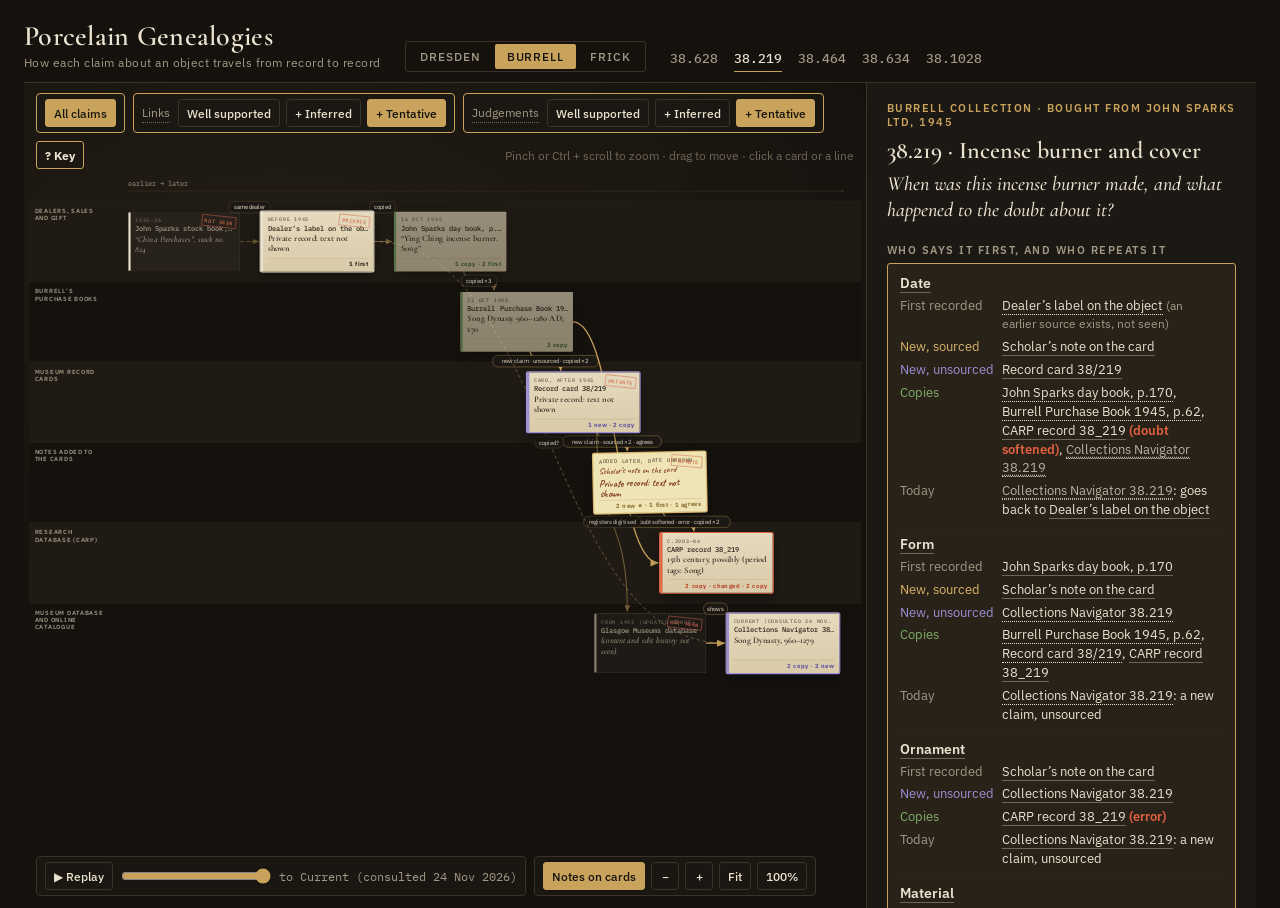
==== commit e4da0903: "Correct Frick genealogy details (Morgan entries, Clark lane and judgement)" ====
--- a/genealogies/index.html
+++ b/genealogies/index.html
@@ -293,7 +293,7 @@
 </div>
 
 <script>
-const COLLS={"dresden":{"name":"Dresden","lanes":["Inventories","Movement, gift and old labels","Publications and research","Museum records and online catalogues","Companion piece (Royal Collection)","Related object"],"cases":[{"key":"po5024","recs":[{"l":"Dresden (SKD)","u":"https://doi.org/10.58749/skd.ps.2024.rpc.c1.118940"}],"hyps":[["The 1721 categories describe decoration (e.g. iron red and gold), not place of origin.","Collecting-history literature on the Japanese Palace; compare categories with modern attributions across all 2,015 linked objects."],["Sakuraba 2023 reached its Japanese attribution independently of earlier SKD records.","Read the catalogue entry and its references."],["By 1919 the collection’s own staff already classed this type as Japanese (Zimmermann’s information behind the Lepke catalogue).","Zimmermann’s publications and the museum’s catalogues before 1919; the sale’s consignment list."]],"title":"PO 5024 · Hexagonal covered jar","sub":"Dresden · listed as Red Chinese porcelain in 1721","question":"Where was this covered jar made?","stats":[["4","times the claim appears"],["2","new lines in the genealogy (the 1721 inventory; Sakuraba 2023); the basis of neither is checked yet"],["0","changes to the category in 1779 (copied unchanged)"],["1919","earliest Japanese attribution found so far, for a matching set sold from the collection (Lepke lot 504); for this jar itself, Sakuraba 2023"]],"nodes":[{"id":"a1","t":1721,"lane":0,"yr":"1721","name":"Palace inventory N. 11","val":"China (Red Chinese)","chg":"root","src":true,"real":"Real","text":"Under “N. 5. Roth-chinesisch Porcelain, Cap. I. An Aufsäzen”: “N. 11. 2 Aufsäze, jeder bestehende aus 5 Stk., als: 3 sechseckigten Töpfen, deren jeder 2 Schilder in Form zweyer Hertzen hat … 6¼ Z. hoch …” (inventory p. 314)","rel":"Earliest record. Cites no earlier source.","ev":"Inventory text; the object still carries the painted palace number “N 11 [Arrow]”, and the arrow is the mark of the Red Chinese category.","note":"The 1721 categories may have been based on decoration (iron red and gold), not on a judgement about origin.","cert":3,"evid":0,"kind":"record","claims":[{"k":"Place","v":"Red Chinese porcelain (category)","c":3,"s":null},{"k":"Form","v":"garniture: 3 hexagonal jars, each with 2 heart-shaped panels","c":3,"s":"set"},{"k":"Size","v":"6¼ in. high","c":3,"s":null}],"url":"https://doi.org/10.58749/skd.ps.2024.rpc.c1.118940","urll":"Inventory text in the SKD record"},{"id":"a2","t":1779,"lane":0,"yr":"1779","name":"Palace inventory vol. 4 No. 11","val":"China (Red Chinese)","chg":"add","real":"Real","text":"Vol. 4 “Chinese porcelain”, c) Red Chinese, a) Garnitures: “Zwey detto Aufsäze, ieder bestehet aus 3 6eckigten Töpfen mit 2 Schildern in Form zweyer Herzen gemahlt … 6½ Z. hoch … 1 Bouteille schadhaft und 2 Deckel fehlen … No. 11.” (fol. 96r)","rel":"Copied from 1721 N. 11.","ev":"Same number; almost identical wording; the museum links both entries to the same objects.","note":"Category copied unchanged. Height changed (6¼ → 6½); new note that one bottle is damaged and two covers are missing.","cert":3,"evid":1,"kind":"record","claims":[{"k":"Place","v":"Red Chinese porcelain (category)","c":3,"s":null},{"k":"Form","v":"garniture: 3 hexagonal jars with 2 heart-shaped panels","c":3,"s":"set"},{"k":"Size","v":"6½ in. high","c":3,"s":null},{"k":"Condition","v":"1 bottle damaged, 2 covers missing","c":3,"s":null}],"url":"https://doi.org/10.58749/skd.ps.2024.rpc.c1.118940","urll":"Inventory text in the SKD record"},{"id":"a3","pending":true,"t":2023,"lane":2,"yr":"2023","name":"Sakuraba 2023, cat. 1012","val":"Japan (export porcelain)","chg":"fix","src":true,"real":"To be verified (book not consulted)","text":"Sakuraba, Miki, ed. The Porcelain Collection of Augustus the Strong. Early 18th Century Japanese Export Porcelain and Images of Japan in His “Japanese Palace”. Chiba, 2023, cat. 1012.","rel":"Modern scholarship; its grounds have not yet been read.","ev":"The SKD platform lists this book as the object’s publication history; the title shows it catalogues Japanese export porcelain.","note":"Correction. Treated as independent for now, but what the book says, on what grounds, and whether it follows an earlier museum attribution can only be settled by reading it.","kind":"pending","url":"https://doi.org/10.58749/skd.ps.2024.rpc.c1.118940","urll":"Cited in the SKD record"},{"id":"a4","url":"https://doi.org/10.58749/skd.ps.2024.rpc.c1.118940","t":2024,"lane":3,"yr":"2024","name":"SKD platform catalogue (F. Suchomel)","val":"Japan, Arita, Akae-machi, 1700–1720","chg":"add","real":"Real","text":"Covered jar · Japan, Arita · kiln: Akae-machi · 1700–1720 · Imari kinrande · “The ten pieces PO 5024–PO 5033 formed a set.” Publication history: Sakuraba (2023), cat. 1012.","rel":"Cites Sakuraba 2023 and quotes both the 1721 and the 1779 inventory entries in full.","ev":"The publicationHistory and bibliography fields of the record.","note":"Adds the kiln (Akae-machi) and a date range. Whether these details come from Sakuraba needs checking against the book.","cert":3,"evid":1,"kind":"record","claims":[{"k":"Place","v":"Japan, Arita, kiln Akae-machi","c":3,"s":null},{"k":"Date","v":"1700–1720","c":3,"s":null},{"k":"Form","v":"covered jar; PO 5024–5033 formed a set","c":3,"s":"set"},{"k":"Ornament","v":"Imari kinrande","c":3,"s":null}],"grounds":true},{"id":"lp504","t":1919,"lane":5,"yr":"7–8 Oct 1919","name":"Lepke sale, Berlin, lot 504 (matching set)","val":"Japanese porcelain; set of five small vases","chg":"fix","real":"Real","text":"Rudolph Lepke’s Kunst-Auctions-Haus, catalogue 1835, “Porzellane und Waffen aus den Kgl. Sächsischen Sammlungen in Dresden”, sale of 7–8 October 1919. Under “Japanisches Porzellan · Blau-Rot-Golden”: “504. Satz von fünf kleinen Vasen mit je zwei herzförmigen Aussparungen. H. der Deckelvasen cirka 13 cm. Abbildung Tafel 39.” The lot gives no collection number.","rel":"A matching set from the same collection, sold in 1919. Not this jar: PO 5024–5033, the two sets of 1721 N. 11, stayed in Dresden.","ev":"Same form (a set of five: three covered jars and two vases, each with two heart-shaped panels) and the same blue, red and gold palette, as plate 39 shows. Because the lot gives no collection number, the palace entry it came from is not known.","note":"The earliest record found so far that calls this type Japanese, a century before Sakuraba 2023. The catalogue preface says the porcelain entries were written by W. von Seidlitz using Ernst Zimmermann’s information on dates and makers, and that the old collection numbers engraved on the pieces are given as proof of their Dresden origin.","cert":2,"evid":1,"kind":"record","claims":[{"k":"Place","v":"Japanese porcelain (sale section)","c":3,"s":null},{"k":"Form","v":"set of five small vases, each with two heart-shaped panels","c":3,"s":"set"}],"url":"https://doi.org/10.11588/diglit.17989","urll":"Open the Lepke catalogue (Heidelberg)"}],"edges":[{"edge":"copy","elab":"copied","conf":"medium","basis":"same palace number; near-identical wording; the museum links both entries to the same objects","from":"a1","to":"a2","co":{"Size":{"o":"error|changed","n":"6¼ → 6½ in.: a slip in copying or a new measurement; the records do not say which","lv":3}},"why":"That the two entries describe the same objects is certain: same palace number, and the museum links both to the objects. That the 1779 compilers worked from the 1721 text is likely but not proven: the wording is nearly the same, yet the palace number is painted on the object itself, so the 1779 entry could also have been written again from the object."},{"edge":"cite","elab":"cites","doc":true,"basis":"the SKD record names Sakuraba 2023, cat. 1012","from":"a3","to":"a4"},{"edge":"cite","elab":"quotes inventory","tagOnly":true,"from":"a1","to":"a4"},{"edge":"infer","elab":"a matching set","conf":"low","basis":"same form and palette as 1721 N. 11 (Lepke plate 39); the lot gives no collection number","from":"a2","to":"lp504"}]},{"key":"va","recs":[{"l":"Dresden (SKD)","u":"https://doi.org/10.58749/skd.ps.2024.rpc.c1.4561337"},{"l":"V&A","u":"https://collections.vam.ac.uk/item/O493645/"},{"l":"Royal Collection","u":"https://www.rct.uk/collection/search#/14/collection/58924/bowl"}],"hyps":[["The bowl/dish disagreement goes back to the 1779 entry dropping “oder Näpfe”.","Wording of the 1860 V&A register; earlier V&A catalogues."],["The V&A bowl and the Royal Collection bowl left Dresden by the same route.","1866 Windsor Castle inventory; V&A register; Dresden sale records of the 19th century."],["The V&A online date (1690–1720) and the Royal Collection date share a source.","Royal Collection catalogue vol. II; date history of the V&A record."]],"title":"V&A 7330-1860 · Bowl (or dish)","sub":"Red Chinese porcelain in 1721 · V&A since 1860","question":"Where and when was it made, and is it a bowl or a dish?","stats":[["3","different date ranges (two at the V&A, one at SKD)"],["2","names for the shape (bowl / dish)"],["1779","the step where “or bowls” was dropped"],["1860","left Dresden and entered the V&A (route unknown)"]],"nodes":[{"id":"b1","t":1721,"lane":0,"yr":"1721","name":"Palace inventory N. 13","val":"China; dishes or bowls","chg":"root","src":true,"real":"Real","raw":"N. 13. 6 Stk. runde Schaalen oder Näpfe mit überschlagenen, gerippten und verguldten Randen und erhabenen verguldeten Blumen, 3½ Z. tief und 11 Z. indiam. Einer davon hat einen kleinen Riz.","en":"N. 13. 6 round dishes or bowls with everted, ribbed rims in gilt as well as moulded and gilded flowers, 3½ in. deep and 11 in. in diam. One has a small crack.","text":"Red Chinese, Cap. III: “N. 13. 6 Stk. runde Schaalen oder Näpfe mit überschlagenen, gerippten und verguldten Randen und erhabenen verguldeten Blumen, 3½ Z. tief und 11 Z. indiam. Einer davon hat einen kleinen Riz.” (p. 323)","rel":"Earliest record.","ev":"Inventory text; the palace number “N 13 [Arrow]” on the object.","note":"The clerk wrote “Schaalen oder Näpfe” (dishes or bowls): he left the shape open.","cert":2,"evid":0,"kind":"record","claims":[{"k":"Place","v":"Red Chinese porcelain (category)","c":3,"s":"set"},{"k":"Form","v":"round dishes or bowls","c":2,"s":"set"},{"k":"Ornament","v":"everted, ribbed, gilt rims; raised gilt flowers","c":3,"s":null},{"k":"Size","v":"3½ in. deep, 11 in. diam.","c":3,"s":null},{"k":"Condition","v":"one has a small crack","c":3,"s":null}],"url":"https://doi.org/10.58749/skd.ps.2024.rpc.c1.4561337","urll":"Inventory text in the SKD record"},{"id":"b2","t":1779,"lane":0,"yr":"1779","name":"Palace inventory vol. 4 No. 13","val":"China; dishes","chg":"lost","raw":"Sechs runde Schaalen mit überschlagenen, gerippten und vergoldten Rändern, auch dergl. erhabenen Blumen, 3½ Z. tief, 11 Z. in diam. 1 Stk. hat einen Riß. No. 13.","en":"Six round dishes with everted ribbed rims in gilt as well as like moulded flowers, 3½ in. deep, 11 in. in diam. 1 has a crack. No. 13.","real":"Real","text":"“Sechs runde Schaalen mit überschlagenen, gerippten und vergoldten Rändern, auch dergl. erhabenen Blumen, 3½ Z. tief, 11 Z. in diam. 1 Stk. hat einen Riß. No. 13.” (fol. 106r)","rel":"Copied from 1721 N. 13.","ev":"Same number, count, measurements and note of a crack.","note":"Option dropped: “oder Näpfe” (or bowls) was not copied; only “Schaalen” remains, a word that can mean a dish or a shallow bowl. The bowl/dish disagreement between museums today may go back to this ambiguity, but there is no direct evidence yet.","cert":3,"evid":1,"kind":"record","claims":[{"k":"Place","v":"Red Chinese porcelain (category)","c":3,"s":"set"},{"k":"Form","v":"round dishes","c":3,"s":"set"},{"k":"Ornament","v":"everted ribbed gilt rims; raised flowers","c":3,"s":null},{"k":"Size","v":"3½ in. deep, 11 in. diam.","c":3,"s":null},{"k":"Condition","v":"1 has a crack","c":3,"s":null}],"url":"https://doi.org/10.58749/skd.ps.2024.rpc.c1.4561337","urll":"Inventory text in the SKD record"},{"id":"b3","pending":true,"t":1860,"lane":1,"yr":"1860","name":"Given to the V&A by Queen Victoria","val":"(register entry not seen)","chg":"same","real":"To be verified","text":"“Given by H. M. Queen Victoria, accessioned in 1860 … This dish was once in the collection of the Porcelain Palace in Dresden.” (V&A online record, based on the Asia Department registers, 2022 provenance research project)","rel":"The object left Dresden after 1779 and entered the V&A in 1860.","ev":"V&A registers; Dresden sold some pieces in the 19th century.","note":"How it reached the British royal family is unknown. This is a gap in the genealogy.","kind":"pending","url":"https://collections.vam.ac.uk/item/O493645/","urll":"Credit line in the V&A record"},{"id":"b4","t":2005,"lane":3,"yr":"2005","name":"V&A gallery label","raw":"Bowl · Porcelain decorated in underglaze blue, overglaze enamels and gilt · Arita ware (Imari type) · JAPANESE; c.1700-1750 · 7330-1860 · Given by Queen Victoria · This bowl was once in the collection of the Porcelain Palace in Dresden.","val":"Japan, Arita (Imari type), c.1700–1750; bowl","chg":"fix","real":"Real","text":"“Bowl · Porcelain decorated in underglaze blue, overglaze enamels and gilt · Arita ware (Imari type) · JAPANESE; c.1700–1750 · Given by Queen Victoria · This bowl was once in the collection of the Porcelain Palace in Dresden.”","rel":"Attributes the bowl to Japan; the label gives no grounds.","ev":"The 2005 label text kept in the V&A record.","note":"This is the earliest V&A “Japanese” attribution found so far. The 1860 register has not been seen, so the correction cannot be dated to 2005.","cert":2,"evid":0,"kind":"record","claims":[{"k":"Place","v":"Japanese; Arita ware (Imari type)","c":3,"s":null},{"k":"Date","v":"c.1700–1750","c":2,"s":null},{"k":"Form","v":"bowl","c":3,"s":null},{"k":"Material","v":"underglaze blue, overglaze enamels and gilt","c":3,"s":null},{"k":"Provenance","v":"once in the Porcelain Palace, Dresden; given by Queen Victoria","c":3,"s":null}],"url":"https://collections.vam.ac.uk/item/O493645/","urll":"Label text in the V&A record"},{"id":"b5","t":2009,"lane":3,"yr":"2009 created","raw":"Dish · 1690-1720 (made) · Place of origin: Arita · Dish, porcelain painted in underglaze blue, iron-red enamel and gilt; Japan, Arita kilns (Imari type), Edo period, 1690-1720 · 7330-1860 · Given by H. M. Queen Victoria, accessioned in 1860. This dish was once in the collection of the Porcelain Palace in Dresden.","name":"V&A online record (one record, three versions)","val":"Japan, Arita, 1690–1720; dish","versions":[{"t":2009,"label":"2009 created: content not seen"},{"t":2022,"label":"Jan 2022 capture: 1690–1720; dish"},{"t":2026,"label":"2026: same, plus acquisition note"}],"chg":"add","real":"Real","text":"Object type: Dish · 1690–1720 (made) · Place of origin: Arita · Brief description: “Dish, porcelain painted in underglaze blue, iron-red enamel and gilt; Japan, Arita kilns (Imari type), Edo period, 1690–1720” · Record created: June 25, 2009. (Internet Archive capture of 13 January 2022; consulted again through the V&A public API in 2026 with the same date, shape and origin.)","rel":"Three versions of one record, not three sources. What it said when created in 2009 is unknown; the date “1690–1720” is first attested in the January 2022 capture.","ev":"Internet Archive capture of January 2022; V&A public API in 2026. The two differ only in the acquisition field: after the 2022 provenance project the note “Given by Queen Victoria in 1860” was added.","note":"Date 1690–1720 and shape “dish”, with no grounds given. The date matches exactly the companion bowl in the Royal Collection; a shared source is possible and needs checking.","cert":3,"evid":0,"kind":"record","claims":[{"k":"Place","v":"Japan, Arita kilns (Imari type)","c":3,"s":null},{"k":"Date","v":"Edo period, 1690–1720","c":3,"s":null},{"k":"Form","v":"dish","c":3,"s":null},{"k":"Material","v":"underglaze blue, iron-red enamel and gilt","c":3,"s":null},{"k":"Provenance","v":"once in the Porcelain Palace, Dresden; given by Queen Victoria, 1860","c":3,"s":null}],"url":"https://collections.vam.ac.uk/item/O493645/","urll":"Open the V&A record"},{"id":"r1","pending":true,"t":1866,"lane":4,"yr":"1866","name":"Windsor Castle inventory (companion)","val":"(inventory entry not seen)","chg":"same","real":"To be verified","text":"Provenance field of Royal Collection RCIN 58924: “Listed in the ‘1866’ Windsor Castle Inventory, pp. 432–3, no. 770, Room 240.”","rel":"Another of the six bowls of 1721 N. 13, in the British royal collection by the 19th century.","ev":"The Royal Collection online record quotes the 1721 inventory entry and cites the 1866 Windsor Castle inventory.","note":"At least two bowls of the set reached the British royal family in the 19th century; the V&A bowl, given by Queen Victoria in 1860, probably came the same way. The route is still unknown.","kind":"pending","url":"https://www.rct.uk/collection/search#/14/collection/58924/bowl","urll":"Cited in the Royal Collection record"},{"id":"r2","t":2022,"approx":true,"lane":4,"yr":"Current (consulted 2026)","name":"Royal Collection RCIN 58924","val":"Japan, 1690–1720; bowl","chg":"fix","src":true,"real":"Real (cited catalogue not consulted)","text":"“JAPAN · Bowl 1690–1720 · Porcelain with moulded relief design painted in underglaze blue, enamel colours and gilt.” Text adapted from Chinese and Japanese Works of Art in the Collection of Her Majesty The Queen, vol. II.","rel":"Current record of the companion bowl; it names the source of its text (the Royal Collection catalogue).","ev":"Royal Collection online record RCIN 58924.","note":"Names its source, which can be followed up. Same date range as the current V&A record.","cert":3,"evid":1,"kind":"record","claims":[{"k":"Place","v":"Japan","c":3,"s":null},{"k":"Date","v":"1690–1720","c":3,"s":null},{"k":"Form","v":"bowl","c":3,"s":null},{"k":"Material","v":"moulded relief, underglaze blue, enamel colours and gilt","c":3,"s":null}],"url":"https://www.rct.uk/collection/search#/14/collection/58924/bowl","urll":"Open the Royal Collection record","grounds":true},{"id":"b6","raw":"Bowl · Victoria and Albert Museum · 7330-1860 · Palace number N 13 [Arrow] · 1700–1730 · porcelain · h. 8,9 cm, diam. 26,7 cm · Japan, Arita · Link: Victoria and Albert Museum (Accessed 12.01.24)","url":"https://doi.org/10.58749/skd.ps.2024.rpc.c1.4561337","t":2024,"lane":3,"yr":"2024","name":"SKD platform (object held elsewhere)","val":"Japan, Arita, 1700–1730; bowl","chg":"add","real":"Real","text":"Bowl · Japan, Arita · 1700–1730 · Source: “Online Collection; collections.vam.ac.uk/item/O493645”.","rel":"Gives the V&A online record as its source, yet differs from it in date and shape.","ev":"The publicationHistory field of the record.","note":"Cites the V&A but gives a third date range (1700–1730) and calls it a bowl again. The V&A had 1690–1720 in both 2022 and 2026, so SKD most likely saw 1690–1720 when it linked the record in 2024 (there is no 2024 capture). The range 1700–1730 therefore appears to be SKD’s own, with no grounds given.","cert":3,"evid":1,"kind":"record","claims":[{"k":"Place","v":"Japan, Arita","c":3,"s":null},{"k":"Date","v":"1700–1730","c":3,"s":null},{"k":"Form","v":"bowl","c":3,"s":null},{"k":"Size","v":"h. 8.9 cm, diam. 26.7 cm","c":3,"s":null}],"grounds":true}],"edges":[{"edge":"copy","elab":"copied","conf":"medium","why":"That the two entries describe the same objects is certain: same palace number, and the museum links both to the objects. That the 1779 compilers worked from the 1721 text is likely but not proven: the wording is nearly the same, yet the palace number is painted on the object itself, so the 1779 entry could also have been written again from the object.","basis":"same number, count, measurements and note of a crack; museum object match","method":"Linked by hand from the documentary evidence below. Text matching was run afterwards as a check.","checks":[["ok","Palace number","N. 13 (1721) and No. 13 (1779)"],["ok","Count","“6 Stk.” and “Sechs”"],["ok","Measurements","3½ in. deep, 11 in. in diam. in both"],["ok","Condition note","“one has a small crack” and “1 has a crack”"],["ok","Museum link","SKD links both entries to V&A 7330-1860"],["warn","Text match, wording only","picked the wrong 1721 entry (Kraak No. 2); margin over second best 0.001"],["ok","Text match, wording + category + measurements","picked 1721 Red Chinese N. 13; score 0.857, margin 0.282"]],"from":"b1","to":"b2","co":{"Form":{"o":"more certain","n":"“oder Näpfe” (or bowls) dropped"},"Ornament":{"o":"copied","n":""},"Condition":{"o":"copied","n":""}}},{"edge":"infer","elab":"left Dresden","doc":true,"why":"The V&A record says the object was once in the Dresden palace; how and when it reached London is not recorded.","basis":"the V&A record states the dish was once in the Dresden palace collection; the route is not recorded","method":"Documented in both museums’ records; the route between them is a gap.","checks":[["ok","V&A record","“once in the collection of the Porcelain Palace in Dresden”"],["ok","SKD record","palace number N 13 [Arrow]; acquisition: 1860 given by Queen Victoria (Inv. no. 7330-1860)"],["gap","Route","how and when it left Dresden is not recorded"]],"from":"b2","to":"b3"},{"edge":"infer","elab":"same museum","doc":true,"why":"Same object (7330-1860). The 2005 label is the earliest V&A record found that calls it Japanese, and it gives no grounds.","basis":"same object, same accession number 7330-1860","method":"Documented: same object and accession number.","checks":[["ok","Accession number","7330-1860 on the label"],["ok","Provenance line","“Given by Queen Victoria … once in the collection of the Porcelain Palace in Dresden”"]],"from":"b3","to":"b4"},{"edge":"infer","elab":"same museum","doc":true,"why":"Same object. The online record keeps the 2005 label, yet changes “bowl, c.1700–1750” to “dish, 1690–1720” without giving a reason.","basis":"same object and accession number; the online record keeps the 2005 label text","method":"Documented: the online record contains the 2005 label.","checks":[["ok","Accession number","7330-1860"],["ok","Label text","kept in the online record as “Gallery label (As at 2005)”"],["warn","Claims","label: bowl, c.1700–1750 · online: dish, 1690–1720; no reason given for the change"]],"from":"b4","to":"b5"},{"edge":"infer","elab":"another of the set","doc":true,"basis":"the Royal Collection record quotes 1721 N. 13 as its provenance","from":"b2","to":"r1"},{"edge":"infer","elab":"same collection","doc":true,"basis":"the Royal Collection record cites the 1866 Windsor inventory","from":"r1","to":"r2"},{"edge":"cite","elab":"cites","doc":true,"why":"SKD cites the V&A online record as its source, yet gives a third date range (1700–1730) and calls the object a bowl again.","basis":"the SKD record links collections.vam.ac.uk/item/O493645","method":"Documented: explicit citation.","checks":[["ok","Link field","Victoria and Albert Museum (accessed 12.01.24)"],["ok","Dimensions","h. 8.9 cm, diam. 26.7 cm in both"],["warn","Claims","V&A: dish, 1690–1720 · SKD: bowl, 1700–1730; SKD gives no reason for the difference"]],"from":"b5","to":"b6"},{"edge":"cite","elab":"quotes inventory","tagOnly":true,"from":"b1","to":"b6"}]},{"key":"bm","recs":[{"l":"Dresden (SKD)","u":"https://doi.org/10.58749/skd.ps.2024.rpc.c1.4561131"},{"l":"British Museum","u":"https://www.britishmuseum.org/collection/object/A_1924-0215-2"}],"hyps":[["“1694–1705” on the label gives Augustus’s reign, not the years of collecting.","Context of the label; collecting-history literature on Augustus the Strong."],["The change from red to gold dragons in 1779 is a misreading, not a description of a different plate.","The plate itself or a high-resolution photograph."]],"title":"British Museum 1924,0215.2 · Plate","sub":"Kraak porcelain in 1721 · donated 1924","question":"What is this plate, where did it come from, and whose claims hold?","stats":[["1","attribution with a stated basis (Takashima 2017, from spur marks and the footring mark)"],["red → gold","description changed when copied in 1779"],["1694–1705","date range carried from an old label into the curator’s comment, with its meaning changed"],["2","descriptions of the number mark (ink / incised and blackened)"]],"nodes":[{"id":"c1","t":1721,"lane":0,"yr":"1721","name":"Palace inventory N. 22","val":"Kraak; red dragons","chg":"root","src":true,"real":"Real","text":"N. 2. Krack-Porcelain, Cap. IV: “N. 22. 1 Schaale, darauf 2 rothe Drachen gemahlet sind, mit einem überschlagenen Rande, 1½ Z. tief, 9 Z. indiam.” (p. 169)","rel":"Earliest record.","ev":"Inventory text; the palace number “N 22 [Square]” on the base.","note":"Describes “two red dragons”.","cert":3,"evid":0,"kind":"record","claims":[{"k":"Place","v":"Kraak porcelain (category)","c":3,"s":null},{"k":"Form","v":"dish with everted rim","c":3,"s":null},{"k":"Ornament","v":"two red dragons","c":3,"s":null},{"k":"Size","v":"1½ in. deep, 9 in. diam.","c":3,"s":null}],"url":"https://doi.org/10.58749/skd.ps.2024.rpc.c1.4561131","urll":"Inventory text in the SKD record"},{"id":"c2","t":1779,"lane":0,"yr":"1779","name":"Palace inventory vol. 5 No. 22","val":"Old Indian; gold dragons","chg":"add","real":"Real","text":"Vol. 5, b) Old Indian porcelain, c) Tableware: “Ein detto, darauf zwey goldne Trachen gemahlt, mit einen überschlagenen Rande, 1½ Z. tief, 9 Z. in diam. No. 22.” (fol. 171r)","rel":"Copied from 1721 N. 22.","ev":"Same number, measurements and “everted rim”; the museum links both entries to the object.","note":"The category name changes from “Kraak” to “Old Indian”, and the dragons from red to gold. Whether this is a misreading, a correction or a copying error needs the object.","cert":3,"evid":1,"kind":"record","claims":[{"k":"Place","v":"Old Indian porcelain (category)","c":3,"s":null},{"k":"Form","v":"dish with everted rim","c":3,"s":null},{"k":"Ornament","v":"two gold dragons","c":3,"s":null},{"k":"Size","v":"1½ in. deep, 9 in. diam.","c":3,"s":null}],"url":"https://doi.org/10.58749/skd.ps.2024.rpc.c1.4561131","urll":"Inventory text in the SKD record"},{"id":"c3","t":1915,"approx":true,"lane":1,"yr":"Before 1924 (date unknown)","name":"Old label on the plate","val":"Nabeshima; Augustus collection (1694–1705)","chg":"err","src":true,"real":"Real","text":"“Rare. Nabeshima (Hizen) from the collection of King Augustus the Strong of Saxony and Poland (1694-1705). Nabeshima was not sold, only presented by the Prince. Started in 1600.”","rel":"A label of unknown author and date.","ev":"The inscription field of the British Museum record.","note":"Introduces the attribution “Nabeshima”, which the museum’s later records do not repeat. “1694–1705” roughly matches Augustus’s reign (Elector of Saxony from 1694; first reign as King of Poland 1697–1706), so it may give his reign, not the years of collecting.","cert":3,"evid":0,"kind":"record","claims":[{"k":"Place","v":"Nabeshima (Hizen)","c":3,"s":null},{"k":"Provenance","v":"collection of Augustus the Strong (1694–1705)","c":3,"s":null}],"url":"https://www.britishmuseum.org/collection/object/A_1924-0215-2","urll":"Inscription field of the British Museum record"},{"id":"c4","t":1924,"lane":1,"yr":"1924","name":"Donated by Kenneth Dingwall","val":"(donation register)","chg":"same","real":"Real","text":"Acquisition: Donated by Lt-Col. Kenneth Dingwall · Registration number 1924,0215.2","rel":"The plate enters the British Museum together with its label.","ev":"British Museum registration data.","note":"When and through whom the plate left Dresden is not recorded. The British Museum says only that some pieces were sold off in the 19th century.","kind":"record","url":"https://www.britishmuseum.org/collection/object/A_1924-0215-2","urll":"Registration data in the British Museum record"},{"id":"c5","t":2018,"approx":true,"lane":3,"yr":"Current (before 2024)","name":"British Museum: curator’s comment","val":"Kakiemon style, c.1700; collection formed 1694–1705","chg":"errkeep","real":"Real","text":"“A mark in ink (N = 22) on the base identifies the piece as belonging to King Augustus the Strong … whose collection of porcelain was amassed between 1694 and 1705, and inventoried in 1721 in the king's ‘Japanese Palace’ … some pieces were sold off during the nineteenth century.”","rel":"Drops the label’s “Nabeshima” but keeps its “1694–1705”, reading it as the period in which the collection was formed.","ev":"The same unusual date range appears in both, and the comment gives no other source.","note":"Probable copying, with a change of meaning: a reign on the label becomes “collection amassed 1694–1705” in the comment. Augustus’s porcelain buying is usually placed mainly after 1715; this needs checking in the collecting-history literature. Also, the 1721 inventory is titled for the “Dutch Palace” (Holländisches Palais); “Japanese Palace” is the later name.","cert":2,"evid":1,"kind":"record","claims":[{"k":"Place","v":"Kakiemon style","c":2,"s":null},{"k":"Date","v":"c.1700","c":2,"s":null},{"k":"Provenance","v":"collection amassed 1694–1705; inventoried 1721","c":3,"s":null},{"k":"Mark","v":"ink mark N = 22","c":3,"s":null}],"url":"https://www.britishmuseum.org/collection/object/A_1924-0215-2","urll":"Open the British Museum record"},{"id":"e1","pending":true,"t":1982,"lane":2,"yr":"1982","name":"Exhibition catalogue Edo: Art of Japan","val":"(not consulted)","chg":"same","real":"To be verified (book not consulted)","text":"Bibliographic reference in the British Museum record: “Edo BM 1982 / Edo: Art of Japan 17th–19th Century (255)”.","rel":"The plate was published in the 1982 exhibition catalogue as no. 255.","ev":"The bibliography field of the British Museum record.","note":"One possible basis for the curator’s comment; the catalogue needs reading for its attribution and date.","kind":"pending","url":"https://www.britishmuseum.org/collection/object/A_1924-0215-2","urll":"Cited in the British Museum record"},{"id":"c6","t":2017,"lane":2,"yr":"2017","name":"Kiln attribution by Takashima Hiroyuki","val":"Japan, Arita, Nangawara-yama","chg":"add","src":true,"real":"Real","text":"“Spur marks are 0.1–0.2 cm in diameter … The mark inside the footring is unique to Nangawara-yama.” — Dr. Takashima Hiroyuki, 2017 (in the British Museum record)","rel":"New, independent evidence: kiln identified from spur marks and the foot mark.","ev":"Signed comment in the record.","note":"Adds independent evidence and narrows the origin to a kiln.","cert":3,"evid":2,"kind":"record","claims":[{"k":"Place","v":"Japan, Arita, Nangawara-yama (from spur marks and footring mark)","c":3,"s":null}],"url":"https://www.britishmuseum.org/collection/object/A_1924-0215-2","urll":"Comment in the British Museum record","grounds":true},{"id":"c7","url":"https://doi.org/10.58749/skd.ps.2024.rpc.c1.4561131","t":2024,"lane":3,"yr":"2024","name":"SKD platform (object held elsewhere)","val":"Japan, Arita; mark incised and blackened","chg":"add","real":"Real","text":"Plate · Japan, Arita · Palace number: N 22 [Square], incised and blackened · no date given · Source: “Online Collection; britishmuseum.org/collection/object/A_1924-0215-2”.","rel":"Gives the British Museum online record as its source.","ev":"The publicationHistory field of the record.","note":"The British Museum describes the number as written in ink, SKD as incised and blackened. SKD gives no date.","cert":3,"evid":1,"kind":"record","claims":[{"k":"Place","v":"Japan, Arita","c":3,"s":null},{"k":"Mark","v":"N 22, incised and blackened","c":3,"s":null}],"grounds":true}],"edges":[{"edge":"copy","elab":"copied","conf":"medium","basis":"same number, measurements and “everted rim”; museum object match","from":"c1","to":"c2","co":{"Place":{"o":"changed","n":"category renamed"},"Ornament":{"o":"changed","n":"red → gold dragons"}},"why":"That the two entries describe the same objects is certain: same palace number, and the museum links both to the objects. That the 1779 compilers worked from the 1721 text is likely but not proven: the wording is nearly the same, yet the palace number is painted on the object itself, so the 1779 entry could also have been written again from the object."},{"edge":"infer","elab":"left Dresden","basis":"the palace number “N 22” on the base ties the plate to the inventory; when it left is not recorded","from":"c2","to":"c3","conf":"medium"},{"edge":"infer","elab":"with object","doc":true,"basis":"the label is recorded as an inscription on the plate in the British Museum","from":"c3","to":"c4"},{"edge":"copy","elab":"copied","conf":"medium","basis":"one unusual shared detail (the range 1694–1705) and no other source named in the comment; the label was physically available to the museum","from":"c3","to":"c5","co":{"Place":{"o":"dropped","n":"“Nabeshima” left out","lv":2},"Provenance":{"o":"changed","n":"reign range reread as years of collecting","lv":2}}},{"edge":"infer","elab":"same museum","doc":true,"basis":"same object, registration number 1924,0215.2","from":"c4","to":"c5"},{"edge":"cite","elab":"cites","doc":true,"basis":"the SKD record links the British Museum online record","from":"c5","to":"c7"},{"edge":"cite","elab":"quotes inventory","tagOnly":true,"from":"c1","to":"c7"}]}],"evid":["Sakuraba 2023, the Royal Collection catalogue of Chinese and Japanese works of art (vol. II), and the 1982 exhibition catalogue <i>Edo: Art of Japan</i>: known only through citations; not yet consulted.","Dresden catalogues after 1779 and sale records of the 19th and 20th centuries: no direct record yet of when, or through whom, any of the three objects left Dresden.","The V&amp;A register of 1860 and the 1866 Windsor Castle inventory: known to exist; contents not seen.","When Augustus the Strong actually formed his porcelain collection: needs the collecting-history literature before “1694–1705” can be judged.","Whether the palace number on the British Museum plate is written in ink or incised and blackened: the two museums disagree; needs the object or a high-resolution photograph."],"src":"Inventory transcriptions and SKD object records: <a href=\"https://royalporcelaincollection.skd.museum/\" target=\"_blank\" rel=\"noopener\">The Royal Dresden Porcelain Collection</a> (Staatliche Kunstsammlungen Dresden, doi.org/10.58749/skd.ps.2024.rpc); PO 5024 (SKD: <a href=\"https://doi.org/10.58749/skd.ps.2024.rpc.c1.118940\" target=\"_blank\" rel=\"noopener\">record</a>); V&amp;A: <a href=\"https://collections.vam.ac.uk/item/O493645/\" target=\"_blank\" rel=\"noopener\">7330-1860</a> (SKD: <a href=\"https://doi.org/10.58749/skd.ps.2024.rpc.c1.4561337\" target=\"_blank\" rel=\"noopener\">record</a>); British Museum: <a href=\"https://www.britishmuseum.org/collection/object/A_1924-0215-2\" target=\"_blank\" rel=\"noopener\">1924,0215.2</a> (SKD: <a href=\"https://doi.org/10.58749/skd.ps.2024.rpc.c1.4561131\" target=\"_blank\" rel=\"noopener\">record</a>); Royal Collection: <a href=\"https://www.rct.uk/collection/search#/14/collection/58924/bowl\" target=\"_blank\" rel=\"noopener\">RCIN 58924</a>."},"burrell":{"name":"Burrell","lanes":["Publications","Dealers, sales and gift","Burrell’s purchase books","Museum record cards","Notes added to the cards","Research database (CARP)","Museum database and online catalogue","Related object"],"cases":[{"key":"b628","hyps":[["38.628 was re-dated in the database from the card note, perhaps during work for the Burrell’s 2022 reopening.","Database edit history; curatorial files."],["The note on the card was written by a named scholar or curator.","Compare the hand with signed notes on other cards."],["The “38.264” error entered when the card was typed into a database.","Earlier database exports; the overwritten digit on the card."]],"title":"38.628 · Beaker (set of five)","sub":"Burrell Collection · its date now differs from the rest of the set","question":"When was this beaker made, and why does its date now differ from the rest of the set?","stats":[["1 → 3","certainty of the Shunzhi date (hedged on the card, no qualifier online)"],["5 → 1","objects the Shunzhi date applies to (whole set on the card, 38.628 alone online)"],["0","grounds given at either step"],["3 of 5","records repeating the set-number error"]],"nodes":[{"id":"g1","links":[{"l":"38.624","carp":"https://www.carp.arts.gla.ac.uk/image/?id=38_624&t=1&urltp=%2Fsearch%2F%3Fstart%3D0%26end%3D1%26what%3D38_624%26who%3D%26where%3D%26when%3D%26period%3D%26search%3D99","online":"https://collections.glasgowmuseums.com/mwebcgi/mweb?request=record;id=38313;type=101"},{"l":"38.625","carp":"https://www.carp.arts.gla.ac.uk/image/?id=38_625&t=1&urltp=%2Fsearch%2F%3Fstart%3D0%26end%3D1%26what%3D38_625%26who%3D%26where%3D%26when%3D%26period%3D%26search%3D99","online":"https://collections.glasgowmuseums.com/mwebcgi/mweb?request=record;id=38845;type=101"},{"l":"38.626","carp":"https://www.carp.arts.gla.ac.uk/image/?id=38_626&t=1&urltp=%2Fsearch%2F%3Fstart%3D0%26end%3D1%26what%3D38_626%26who%3D%26where%3D%26when%3D%26period%3D%26search%3D99","online":"https://collections.glasgowmuseums.com/mwebcgi/mweb?request=record;id=38367;type=101"},{"l":"38.627","carp":"https://www.carp.arts.gla.ac.uk/image/?id=38_627&t=1&urltp=%2Fsearch%2F%3Fstart%3D0%26end%3D1%26what%3D38_627%26who%3D%26where%3D%26when%3D%26period%3D%26search%3D99","online":"https://collections.glasgowmuseums.com/mwebcgi/mweb?request=record;id=38809;type=101"},{"l":"38.628","carp":"https://www.carp.arts.gla.ac.uk/image/?id=38_628&t=1&urltp=%2Fsearch%2F%3Fstart%3D0%26end%3D1%26what%3D38_628%26who%3D%26where%3D%26when%3D%26period%3D%26search%3D99","online":"https://collections.glasgowmuseums.com/mwebcgi/mweb?request=record;id=38810;type=101"}],"t":1944,"lane":1,"yr":"1944","name":"Gift to the City of Glasgow","val":"Set of 5; purchase source unknown","chg":"root","real":"Real (register not seen)","text":"“Gifted by Sir William and Lady Burrell to the City of Glasgow, 1944.” CARP: “Provenance: Unknown; acquired by Sir William Burrell (set of 5: 38_624-628).”","rel":"Earliest point the five beakers can be placed.","ev":"Credit line of the online record; provenance field of CARP.","note":"A gap: no dealer, sale or purchase date is recorded.","kind":"record","url":"https://collections.glasgowmuseums.com/mwebcgi/mweb?request=record;id=38810;type=101","urll":"Credit line in the online record","fixed":{"Date":null,"Place":null,"Form":null,"Ornament":null,"Set":null}},{"id":"b1","pending":true,"t":1932,"approx":true,"lane":2,"yr":"Before 1944 (date unknown)","axis":"before 1944","name":"Burrell’s own records","val":"(not seen) probable origin of the Ming date","chg":"root","real":"To be verified (not seen)","text":"The dating in CARP was for the most part taken from Burrell’s own records (personal communication, November 2026).","rel":"The collector’s own judgement.","ev":"personal communication, November 2026.","note":"Probably the first appearance of “Ming Dynasty, 17th century” for this set. Needs the records themselves.","kind":"pending","fixed":{"Date":null,"Place":null,"Form":null,"Ornament":null,"Set":null}},{"id":"pr1","pending":false,"t":1956,"approx":true,"lane":3,"yr":"Card, date unknown","axis":"date unknown","name":"Record card 38/624–628","val":"Private record: text not shown","chg":"same","real":"Real (seen)","text":"Text not shown: this record comes from a private annotated copy of the museum’s printed records, shared for research. It will be added once permission is given.","rel":"Part of the museum’s own record for this object.","ev":"Private annotated copy of the museum’s printed records, shared for research.","note":"Withheld until permission is given.","kind":"record","cert":3,"evid":0,"raw":"","claims":[{"k":"Date","v":"(not shown)","c":3,"s":"set"},{"k":"Form","v":"(not shown)","c":3,"s":"set"},{"k":"Ornament","v":"(not shown)","c":3,"s":"set"},{"k":"Set","v":"(not shown)","c":3,"s":"set"}],"fixed":{"Date":{"r":"unk","l":"first recorded","p":["b1"],"lL":2,"lR":0,"lv":2},"Place":null,"Form":{"r":"unk","l":"first recorded","p":["b1"],"lL":2,"lR":0,"lv":2},"Ornament":{"r":"unk","l":"first recorded","p":["b1"],"lL":2,"lR":0,"lv":2},"Set":{"r":"unk","l":"first recorded","p":["b1"],"lL":2,"lR":0,"lv":2}},"priv":true},{"id":"db1","pending":true,"t":1996,"approx":true,"lane":6,"yr":"From 1993 (updated since)","axis":"from 1993","name":"Glasgow Museums database","val":"(content and edit history not seen)","chg":"same","real":"To be verified (not seen)","text":"Collections Navigator, About page: object information comes from the museum’s internal database, digitised from the accession registers (the earliest from 1850); digitisation began in 1993 and records are continually updated.","rel":"The working record behind today’s online page.","ev":"Glasgow Museums’ own statement; shared error with CARP.","note":"Revisions are made here. Its state at any past date is not visible.","kind":"pending","url":"https://collections.glasgowmuseums.com/website.html","urll":"Glasgow Museums’ statement on its database","fixed":{"Date":null,"Place":null,"Form":null,"Ornament":null,"Set":null}},{"id":"c8","url":"https://www.carp.arts.gla.ac.uk/image/?id=38_628&t=1&urltp=%2Fsearch%2F%3Fstart%3D0%26end%3D1%26what%3D38_628%26who%3D%26where%3D%26when%3D%26period%3D%26search%3D99","t":2004,"approx":true,"lane":5,"yr":"c.2003–04","name":"CARP record 38.628","val":"Ming, 17th c.; “38.264 to 38.628”","chg":"err","real":"Real","text":"“Porcelain beaker (one of a set of 5 comprising 38.264 to 38.628). Made in China, Ming Dynasty, 17th century.” h: 13 1/2 in. Periods: Ming, 1368-1644.","rel":"A copy of the printed records made for a research database; a side branch.","ev":"Personal communication; CARP’s own provenance line gives the correct range, 38_624-628.","note":"Two claims. Date: “Ming Dynasty, 17th century”, the same as the other four beakers. Set numbers: the error “38.264”, first attested here. The box is coloured by the error.","kind":"record","cert":3,"evid":1,"claims":[{"k":"Date","v":"Ming Dynasty, 17th century","c":3,"s":null},{"k":"Form","v":"porcelain beaker, one of a set of 5","c":3,"s":null},{"k":"Set","v":"38.264 to 38.628","c":3,"s":null}],"fixed":{"Date":{"r":"copy","l":"copy","o":"copied","lL":2,"lR":2,"lv":2},"Place":null,"Form":{"r":"copy","l":"copy","o":"copied","lL":2,"lR":2,"lv":2},"Ornament":null,"Set":{"r":"alt","l":"copy · error","o":"error","lL":2,"lR":1,"lv":2}}},{"id":"c7","url":"https://www.carp.arts.gla.ac.uk/image/?id=38_627&t=1&urltp=%2Fsearch%2F%3Fstart%3D0%26end%3D1%26what%3D38_627%26who%3D%26where%3D%26when%3D%26period%3D%26search%3D99","t":2004,"approx":true,"lane":7,"yr":"c.2003–04","name":"CARP record 38.627 (closest in size)","val":"Ming, 17th c.; “38.264 to 38.628”","chg":"errkeep","real":"Real","text":"“Porcelain beaker (one of a set of 5 comprising 38.264 to 38.628). Made in China, Ming Dynasty, 17th century.” h: 13 5/8 in.","rel":"The beaker closest in size to 38.628 (348 mm against 343 mm).","ev":"Heights; shared description.","note":"Two claims. Date: unchanged. Set numbers: the same error as 38.628. The box is coloured by the error.","kind":"record","cert":3,"evid":1,"claims":[{"k":"Date","v":"Ming Dynasty, 17th century","c":3,"s":null},{"k":"Form","v":"porcelain beaker, one of a set of 5","c":3,"s":null},{"k":"Set","v":"38.264 to 38.628","c":3,"s":null}],"fixed":{"Date":{"r":"copy","l":"copy","o":"copied","lL":2,"lR":2,"lv":2},"Place":null,"Form":{"r":"copy","l":"copy","o":"copied","lL":2,"lR":2,"lv":2},"Ornament":null,"Set":{"r":"alt","l":"copy · error","o":"error","lL":2,"lR":1,"lv":2}}},{"id":"o8","url":"https://collections.glasgowmuseums.com/mwebcgi/mweb?request=record;id=38810;type=101","t":2026,"lane":6,"yr":"Current (consulted 2026)","name":"Collections Navigator 38.628","val":"Qing, Shunzhi, 1644–1661; Jingdezhen","chg":"add","real":"Real","text":"Date: “Qing Dynasty, Shunzhi period, 1644-1661”. Place: “China, Jingdezhen”. Description: “… (one of a set of 5 comprising 38.264 to 38.628) …” In storage.","rel":"Today’s public record.","ev":"Online record; personal communication, November 2026.","note":"Revised date and place, probably a curatorial decision (personal communication, November 2026). A note on the card dated the whole set to Shunzhi with a qualifier; online, 38.628 alone carries “Shunzhi period” with no qualifier and no source. Set numbers: the error “38.264” repeated unchanged.","kind":"record","cert":3,"evid":0,"claims":[{"k":"Date","v":"Qing Dynasty, Shunzhi period, 1644–1661","c":3,"s":"one"},{"k":"Place","v":"China, Jingdezhen","c":3,"s":null},{"k":"Form","v":"beaker, one of a set of 5","c":3,"s":null},{"k":"Set","v":"38.264 to 38.628","c":3,"s":null}],"copyof":{"Set":"c8?"},"fixed":{"Date":{"r":"alt","l":"copy · firmer","o":"more certain","lL":2,"lR":1,"lv":2},"Place":{"r":"unk","l":"first recorded","p":["db1"],"lL":2,"lR":0,"lv":2},"Form":{"r":"copy","l":"copy?","o":"copied?","via":"pr1","lL":2,"lR":2,"lv":2},"Ornament":null,"Set":{"r":"copy","l":"copy?","o":"copied?","via":"c8","lL":2,"lR":1,"lv":2}}},{"id":"o7","url":"https://collections.glasgowmuseums.com/mwebcgi/mweb?request=record;id=38809;type=101","t":2026,"lane":7,"yr":"Current (consulted 2026)","name":"Collections Navigator 38.627","val":"Ming Dynasty, 17th century","chg":"same","real":"Real","text":"Date: “Ming Dynasty, 17th century”. Place: “China”. Description repeats “38.264 to 38.628”. In storage.","rel":"The beaker closest in size to 38.628, unchanged.","ev":"Online record.","note":"The two beakers closest in size now carry two dynasties.","kind":"record","cert":3,"evid":0,"claims":[{"k":"Date","v":"Ming Dynasty, 17th century","c":3,"s":"one"},{"k":"Place","v":"China","c":3,"s":null},{"k":"Set","v":"38.264 to 38.628","c":3,"s":null}],"copyof":{"Set":"c7?"},"fixed":{"Date":{"r":"copy","l":"copy?","o":"copied?","via":"pr1","lL":2,"lR":2,"lv":2},"Place":{"r":"unk","l":"first recorded","p":["db1"],"lL":2,"lR":0,"lv":2},"Form":null,"Ornament":null,"Set":{"r":"copy","l":"copy?","o":"copied?","via":"c7","lL":2,"lR":1,"lv":2}}},{"id":"n628","kind":"note","t":1975,"approx":true,"lane":4,"yr":"Added later, date unknown","axis":"date unknown","name":"Scholar’s note on the card","val":"Private record: text not shown","chg":"add","real":"Real (seen)","cert":1,"evid":0,"raw":"","text":"Text not shown: this record comes from a private annotated copy of the museum’s printed records, shared for research. It will be added once permission is given.","rel":"Part of the museum’s own record for this object.","ev":"Private annotated copy of the museum’s printed records, shared for research.","note":"Withheld until permission is given.","claims":[{"k":"Date","v":"(not shown)","c":1,"s":"set"}],"fixed":{"Date":{"r":"own","l":"new claim · unsourced","g":0,"lL":1,"lR":1,"lv":1},"Place":null,"Form":null,"Ornament":null,"Set":null},"priv":true}],"edges":[{"edge":"infer","elab":"dating taken from","conf":"medium","basis":"","from":"b1","to":"pr1","why":"One side of this link is a private record, so its wording and the word-by-word comparison are not shown. The outcome for each claim is kept."},{"edge":"infer","elab":"same wording","conf":"medium","basis":"","from":"pr1","to":"db1","why":"One side of this link is a private record, so its wording and the word-by-word comparison are not shown. The outcome for each claim is kept."},{"edge":"infer","elab":"registers digitised","basis":"the museum states that its database was digitised from the accession registers, from 1993","from":"g1","to":"db1","conf":"medium"},{"edge":"copy","elab":"copied","basis":"","from":"pr1","to":"c8","co":{"Date":{"o":"copied","n":"","lv":2},"Form":{"o":"copied","n":"","lv":2},"Ornament":{"o":"dropped","n":"","lv":1},"Set":{"o":"error","n":"","lv":1}},"conf":"medium","why":"One side of this link is a private record, so its wording and the word-by-word comparison are not shown. The outcome for each claim is kept."},{"edge":"copy","elab":"copied","basis":"","from":"pr1","to":"c7","co":{"Date":{"o":"copied","n":"","lv":2},"Form":{"o":"copied","n":"","lv":2},"Ornament":{"o":"dropped","n":"","lv":1},"Set":{"o":"error","n":"","lv":1}},"conf":"medium","why":"One side of this link is a private record, so its wording and the word-by-word comparison are not shown. The outcome for each claim is kept."},{"edge":"infer","elab":"shows","doc":true,"basis":"the online page is drawn from the museum database","from":"db1","to":"o8"},{"edge":"infer","elab":"shows","doc":true,"basis":"the online page is drawn from the museum database","from":"db1","to":"o7"},{"from":"pr1","to":"n628","edge":"note","elab":"note added","doc":true,"basis":"","why":"One side of this link is a private record, so its wording and the word-by-word comparison are not shown. The outcome for each claim is kept.","co":{"Date":{"o":"changed","n":"","lv":1},"Form":{"o":"dropped","n":"","lv":1},"Ornament":{"o":"dropped","n":"","lv":1},"Set":{"o":"dropped","n":"","lv":1}}},{"from":"n628","to":"o8","edge":"infer","elab":"same date, hedge dropped","conf":"medium","basis":"","why":"One side of this link is a private record, so its wording and the word-by-word comparison are not shown. The outcome for each claim is kept.","co":{"Date":{"o":"more certain","n":"","lv":1},"Place":{"o":"added","n":"","lv":1},"Form":{"o":"added","n":"","lv":1},"Set":{"o":"added","n":"","lv":1}}}]},{"key":"b219","title":"38.219 · Incense burner and cover","sub":"Burrell Collection · bought from John Sparks Ltd, 1945","question":"When was this incense burner made, and what happened to the doubt about it?","stats":[["3","dates proposed across the records"],["1 → 2 → 3","certainty of the wording: scholar’s note on the card, CARP “possibly”, online no qualifier"],["4","outcomes on one link: copied, spelling normalised, transcription error, doubt softened"],["0","grounds shown online for returning to Song"]],"hyps":[["The online “Song Dynasty, 960-1279” follows the dealer’s label.","Weak: 960–1279 is the standard range for Song, so the match may be coincidence. Needs the database edit history."],["The doubt on the card was set aside on new evidence (e.g. a scientific test or a comparable dated piece).","Curatorial files; conservation record."],["“applied marks” in CARP is a misreading of the note on the card.","Strong: the object has five moulded heads; the online record says “moulded heads”."]],"recs":[{"l":"CARP","u":"https://www.carp.arts.gla.ac.uk/image/?id=38_219&t=1&urltp=%2Fsearch%2F%3Fstart%3D0%26end%3D1%26what%3D38_219%26who%3D%26where%3D%26when%3D%26period%3D%26search%3D99"},{"l":"Glasgow Museums","u":"https://collections.glasgowmuseums.com/mwebcgi/mweb?request=record;id=38273;type=101"}],"nodes":[{"id":"sp1","kind":"pending","t":1936,"lane":1,"yr":"1935–36","name":"John Sparks stock book, p.17","val":"“China Purchases”, stock no. 824","chg":"root","real":"To be verified (quoted in CARP)","text":"Quoted in CARP: “John Sparks Ltd., Stock Book December 1935 - May 1936 p.17, stock no.824: ‘China Purchases’”.","rel":"The dealer’s stock record; CARP says the piece was bought in China by Sparks’s agents.","ev":"CARP manuscript sources.","note":"No date or dynasty is quoted from this entry. The stock number differs from the one in the dealer’s stamp, which needs checking.","url":"https://www.carp.arts.gla.ac.uk/image/?id=38_219&t=1&urltp=%2Fsearch%2F%3Fstart%3D0%26end%3D1%26what%3D38_219%26who%3D%26where%3D%26when%3D%26period%3D%26search%3D99","urll":"Quoted in the CARP record","fixed":{"Date":null,"Form":null,"Ornament":null,"Material":null}},{"id":"lb1","kind":"record","t":1940,"approx":true,"lane":1,"yr":"Before 1945","axis":"before 1945","name":"Dealer’s label on the object","val":"Private record: text not shown","chg":"root","src":true,"real":"Real (seen)","cert":3,"evid":0,"raw":"","text":"Text not shown: this record comes from a private annotated copy of the museum’s printed records, shared for research. It will be added once permission is given.","rel":"Part of the museum’s own record for this object.","ev":"Private annotated copy of the museum’s printed records, shared for research.","note":"Withheld until permission is given.","claims":[{"k":"Date","v":"(not shown)","c":3,"s":null}],"fixed":{"Date":{"r":"unk","l":"first recorded","p":["sp1"],"lL":2,"lR":0,"lv":2},"Form":null,"Ornament":null,"Material":null},"priv":true},{"id":"db219","kind":"record","t":1945.6,"lane":1,"yr":"16 Oct 1945","name":"John Sparks day book, p.170","val":"“Ying Ching incense burner. Song”","chg":"same","real":"Real (quoted in CARP)","cert":3,"evid":0,"raw":"Ying Ching incense burner. Song","text":"Quoted in CARP: “Day Book 1945 p.170, 16 October 1945,: ‘Ying Ching incense burner. Song’.”","rel":"The dealer’s record of the sale.","ev":"CARP manuscript sources.","note":"Same attribution as the label.","claims":[{"k":"Date","v":"Song","c":3,"s":null},{"k":"Material","v":"Ying Ching","c":3,"s":null},{"k":"Form","v":"incense burner","c":3,"s":null}],"url":"https://www.carp.arts.gla.ac.uk/image/?id=38_219&t=1&urltp=%2Fsearch%2F%3Fstart%3D0%26end%3D1%26what%3D38_219%26who%3D%26where%3D%26when%3D%26period%3D%26search%3D99","urll":"Quoted in the CARP record","fixed":{"Date":{"r":"copy","l":"copy","o":"copied","lL":2,"lR":2,"lv":2},"Form":{"r":"src","l":"first recorded","lL":0,"lR":0,"lv":1},"Ornament":null,"Material":{"r":"src","l":"first recorded","lL":0,"lR":0,"lv":1}}},{"id":"pb219","kind":"record","t":1945.8,"lane":2,"yr":"23 Oct 1945","name":"Burrell Purchase Book 1945, p.62","val":"Song Dynasty 960–1280 AD; £70","chg":"same","real":"Real (quoted in CARP)","cert":3,"evid":0,"raw":"One old Chinese incense burner in two pieces, the tray with a wide flat rim and cover in form of a dome of flames with pale bluey grey Ying Ching glaze. Song Dynasty 960-1280 AD. Height 7\"","text":"Quoted in CARP: “One old Chinese incense burner in two pieces, the tray with a wide flat rim and cover in form of a dome of flames … with pale bluey grey Ying Ching glaze. Song Dynasty 960-1280 AD. Height 7\".”","rel":"Burrell’s own record of the purchase.","ev":"CARP manuscript sources; the card cites “P.B. 1945 p.62”.","note":"Repeats the dealer’s Song attribution. The end date differs from the label (1280 against 1279).","claims":[{"k":"Date","v":"Song Dynasty 960–1280 AD","c":3,"s":null},{"k":"Material","v":"pale bluey grey Ying Ching glaze","c":3,"s":null},{"k":"Form","v":"incense burner in two pieces: tray with wide flat rim, cover as a dome of flames","c":3,"s":null}],"url":"https://www.carp.arts.gla.ac.uk/image/?id=38_219&t=1&urltp=%2Fsearch%2F%3Fstart%3D0%26end%3D1%26what%3D38_219%26who%3D%26where%3D%26when%3D%26period%3D%26search%3D99","urll":"Quoted in the CARP record","fixed":{"Date":{"r":"copy","l":"copy","o":"copied","lL":2,"lR":2,"lv":2},"Form":{"r":"copy","l":"copy","o":"copied","lL":2,"lR":2,"lv":2},"Ornament":null,"Material":{"r":"copy","l":"copy","o":"copied","lL":2,"lR":2,"lv":2}}},{"id":"cd219","kind":"record","t":1950,"approx":true,"lane":3,"yr":"Card, after 1945","axis":"after 1945","name":"Record card 38/219","val":"Private record: text not shown","chg":"add","real":"Real (seen)","cert":2,"evid":1,"raw":"","text":"Text not shown: this record comes from a private annotated copy of the museum’s printed records, shared for research. It will be added once permission is given.","rel":"Part of the museum’s own record for this object.","ev":"Private annotated copy of the museum’s printed records, shared for research.","note":"Withheld until permission is given.","claims":[{"k":"Date","v":"(not shown)","c":2,"s":null},{"k":"Material","v":"(not shown)","c":3,"s":null},{"k":"Form","v":"(not shown)","c":3,"s":null}],"fixed":{"Date":{"r":"own","l":"new claim · unsourced","g":0,"lL":1,"lR":1,"lv":1},"Form":{"r":"copy","l":"copy","o":"copied","lL":1,"lR":2,"lv":2},"Ornament":null,"Material":{"r":"copy","l":"copy","o":"copied","lL":1,"lR":2,"lv":2}},"priv":true},{"id":"gn219","kind":"note","t":1960,"approx":true,"lane":4,"yr":"Added later, date unknown","axis":"date unknown","name":"Scholar’s note on the card","val":"Private record: text not shown","chg":"err","real":"Real (seen)","cert":1,"evid":2,"raw":"","text":"Text not shown: this record comes from a private annotated copy of the museum’s printed records, shared for research. It will be added once permission is given.","rel":"Part of the museum’s own record for this object.","ev":"Private annotated copy of the museum’s printed records, shared for research.","note":"Withheld until permission is given.","claims":[{"k":"Date","v":"(not shown)","c":1,"s":null},{"k":"Material","v":"(not shown)","c":3,"s":null},{"k":"Form","v":"(not shown)","c":3,"s":null},{"k":"Ornament","v":"(not shown)","c":3,"s":null}],"grounds":true,"fixed":{"Date":{"r":"ind","l":"★ new claim · sourced","g":1,"lL":1,"lR":1,"lv":1},"Form":{"r":"ind","l":"★ new claim · sourced","g":1,"lL":1,"lR":1,"lv":1},"Ornament":{"r":"src","l":"first recorded","lL":0,"lR":0,"lv":1},"Material":{"r":"agree","l":"agrees","lL":1,"lR":2,"lv":2}},"priv":true},{"id":"cp219","kind":"record","url":"https://www.carp.arts.gla.ac.uk/image/?id=38_219&t=1&urltp=%2Fsearch%2F%3Fstart%3D0%26end%3D1%26what%3D38_219%26who%3D%26where%3D%26when%3D%26period%3D%26search%3D99","t":2004,"approx":true,"lane":5,"yr":"c.2003–04","name":"CARP record 38_219","val":"15th century, possibly (period tags: Song)","chg":"add","real":"Real","cert":2,"evid":1,"raw":"Ching-Pai incense burner with po-shan lid and applied marks around the base. Made in China, 15th century, possibly.","text":"“Ching-Pai incense burner with po-shan lid and applied marks around the base. Made in China, 15th century, possibly.” Periods: Song (Northern and Southern). Sources: Sparks stock book and day book; Burrell Purchase Book 1945 p.62.","rel":"Takes its description from a scholar’s note on the record card, and its period tags from Song.","ev":"CARP record (consulted 24 Nov 2026).","note":"Copies the wording of a scholar’s note on the card, with one transcription error and a softer qualifier on the date. The record holds two dates at once: 15th century in the description, Song in the period tags.","claims":[{"k":"Date","v":"15th century, possibly (period tags: Song)","c":2,"s":null},{"k":"Material","v":"Ching-Pai","c":3,"s":null},{"k":"Form","v":"incense burner with po-shan lid","c":3,"s":null},{"k":"Ornament","v":"applied marks around the base","c":3,"s":null}],"fixed":{"Date":{"r":"alt","l":"copy · softer","o":"softened","lL":1,"lR":1,"lv":1},"Form":{"r":"copy","l":"copy","o":"copied","lL":1,"lR":1,"lv":1},"Ornament":{"r":"alt","l":"copy · error","o":"error","lL":1,"lR":1,"lv":1},"Material":{"r":"copy","l":"copy","o":"copied","lL":1,"lR":1,"lv":1}}},{"id":"dbx219","kind":"pending","t":2012,"approx":true,"lane":6,"yr":"From 1993 (updated since)","axis":"from 1993","name":"Glasgow Museums database","val":"(content and edit history not seen)","chg":"same","real":"To be verified (not seen)","text":"Object information on Collections Navigator comes from this database, digitised from the accession registers from 1993 and continually updated.","rel":"The working record behind the online page.","ev":"Glasgow Museums’ own statement.","note":"When and why the date went back to Song is not visible.","url":"https://collections.glasgowmuseums.com/website.html","urll":"Glasgow Museums’ statement on its database","fixed":{"Date":null,"Form":null,"Ornament":null,"Material":null}},{"id":"on219","kind":"record","url":"https://collections.glasgowmuseums.com/mwebcgi/mweb?request=record;id=38273;type=101","t":2026,"lane":6,"yr":"Current (consulted 24 Nov 2026)","name":"Collections Navigator 38.219","val":"Song Dynasty, 960–1279","chg":"lost","real":"Real","cert":3,"evid":0,"raw":"Incense burner and cover, of porcelain, the base shaped and with an incised border. Middle portion with five moulded heads in relief and above a broad everted flange. The cover pierced and moulded in flame relief. Pale Yingqing (“shadowy blue”) glaze.  Date: Song Dynasty, 960-1279","text":"Date: “Song Dynasty, 960-1279”. Description: “… Middle portion with five moulded heads in relief … Pale Yingqing (‘shadowy blue’) glaze.” Credit line: “Gifted by Sir William and Lady Burrell to the City of Glasgow, 1944”. In storage.","rel":"Today’s public record.","ev":"Online record (consulted 24 Nov 2026).","note":"Back to Song, with no qualifier. The 15th-century option and the earlier dates on the card are gone, and no reason is shown. The credit line says 1944, though the purchase was in October 1945.","claims":[{"k":"Date","v":"Song Dynasty, 960–1279","c":3,"s":null},{"k":"Material","v":"Pale Yingqing (“shadowy blue”) glaze","c":3,"s":null},{"k":"Form","v":"broad everted flange; cover pierced and moulded in flame relief","c":3,"s":null},{"k":"Ornament","v":"five moulded heads in relief","c":3,"s":null}],"fixed":{"Date":{"r":"copy","l":"copy?","o":"copied?","lL":3,"lR":2,"lv":3},"Form":{"r":"own","l":"new claim · unsourced","g":0,"lL":2,"lR":1,"lv":2},"Ornament":{"r":"own","l":"new claim · unsourced","g":0,"lL":0,"lR":1,"lv":1},"Material":{"r":"copy","l":"copy?","o":"copied?","via":"cd219","lL":2,"lR":2,"lv":2}}}],"edges":[{"from":"sp1","to":"lb1","edge":"infer","elab":"same dealer","conf":"low","basis":"","why":"One side of this link is a private record, so its wording and the word-by-word comparison are not shown. The outcome for each claim is kept."},{"from":"lb1","to":"db219","edge":"infer","elab":"same dealer","basis":"","why":"One side of this link is a private record, so its wording and the word-by-word comparison are not shown. The outcome for each claim is kept.","co":{"Date":{"o":"copied","n":"","lv":2},"Form":{"o":"added","n":"","lv":1},"Material":{"o":"added","n":"","lv":1}},"conf":"medium"},{"from":"db219","to":"pb219","edge":"infer","elab":"sold to Burrell","basis":"CARP: bought from John Sparks Ltd, 23 October 1945, £70","why":"Burrell bought the piece a week after the day-book entry and recorded the dealer’s attribution.","method":"Documented: purchase record.","checks":[["ok","Price","£70 on the card and in CARP"],["ok","Attribution","Song in both"],["warn","End date","label 1279, purchase book 1280"]],"a":"Ying Ching incense burner. Song","b":"pale bluey grey Ying Ching glaze. Song Dynasty 960-1280 AD","co":{"Date":{"o":"copied","n":"end date 1279 → 1280"},"Material":{"o":"copied","n":"expanded"},"Form":{"o":"copied","n":"expanded"}},"conf":"medium"},{"from":"pb219","to":"cd219","edge":"cite","elab":"cites P.B. p.62","doc":true,"basis":"","why":"One side of this link is a private record, so its wording and the word-by-word comparison are not shown. The outcome for each claim is kept.","co":{"Date":{"o":"changed","n":"","lv":1},"Form":{"o":"copied","n":"","lv":2},"Material":{"o":"copied","n":"","lv":2}}},{"from":"cd219","to":"gn219","edge":"note","elab":"note added","doc":true,"basis":"","why":"One side of this link is a private record, so its wording and the word-by-word comparison are not shown. The outcome for each claim is kept.","co":{"Date":{"o":"new judgement","n":"","lv":1},"Form":{"o":"new judgement","n":"","lv":1},"Ornament":{"o":"added","n":"","lv":1},"Material":{"o":"agrees","n":"","lv":2}}},{"from":"gn219","to":"cp219","edge":"copy","elab":"copied","conf":"high","basis":"","why":"One side of this link is a private record, so its wording and the word-by-word comparison are not shown. The outcome for each claim is kept.","co":{"Date":{"o":"softened","n":"","lv":1},"Form":{"o":"copied","n":"","lv":1},"Ornament":{"o":"error","n":"","lv":1},"Material":{"o":"copied","n":"","lv":1}}},{"from":"pb219","to":"cp219","edge":"cite","elab":"quotes P.B.","doc":true,"tagOnly":true,"basis":"CARP quotes the purchase book entry in full"},{"from":"cd219","to":"dbx219","edge":"infer","elab":"registers digitised","basis":"","conf":"medium","why":"One side of this link is a private record, so its wording and the word-by-word comparison are not shown. The outcome for each claim is kept."},{"from":"dbx219","to":"on219","edge":"infer","elab":"shows","doc":true,"basis":"the online page is drawn from the museum database"},{"from":"lb1","to":"on219","edge":"shared","elab":"same wording?","conf":"low","basis":"","why":"One side of this link is a private record, so its wording and the word-by-word comparison are not shown. The outcome for each claim is kept.","co":{"Date":{"o":"copied?","n":"","lv":2}}}]},{"key":"b464","title":"38.464 · Deep bowl","sub":"Burrell Collection · Seligman sale, Sotheby’s 1945","question":"Is this bowl Ming or later, and why did a revision noted on the card not travel?","stats":[["2","dynasties proposed on the card"],["0","later records that mention the later date on the card"],["reign → dynasty","a reign attribution on the card widened to a whole dynasty online"],["p.29 / p.30","CARP quotes a purchase-book entry for a different bowl"]],"hyps":[["The later date noted on the card was never entered in the register, so it did not reach CARP or the database.","Accession register; database edit history."],["The Sotheby’s 1945 catalogue is the source of the reign attribution on the card.","Read lot 79 in the sale catalogue."],["The Purchase Book entry for this bowl is on p.30.","Burrell Purchase Book 1945, pp.29–30 (Burrell archive)."]],"recs":[{"l":"CARP","u":"https://www.carp.arts.gla.ac.uk/image/?id=38_464&t=1&urltp=%2Fsearch%2F%3Fstart%3D0%26end%3D1%26what%3D38_464%26who%3D%26where%3D%26when%3D%26period%3D%26search%3D99"},{"l":"Glasgow Museums","u":"https://collections.glasgowmuseums.com/mwebcgi/mweb?request=record;id=38561;type=101"}],"nodes":[{"id":"sl464","kind":"pending","t":1945.33,"lane":1,"yr":"2 May 1945","name":"Sotheby’s, Seligman sale, lot 79","val":"(catalogue not consulted)","chg":"root","src":true,"real":"To be verified (catalogue not consulted)","text":"“Sotheby & Co., 2 May 1945, Catalogue of fine Chinese pottery and porcelain, jades and bronzes. Comprising the property of Mrs. C.G. Seligman and the property of the late Mrs Robert Benson. Lot 79. bt. Partridge.” (quoted in CARP)","rel":"The sale at which Partridge bought the bowl for Burrell.","ev":"CARP printed sources.","note":"The lot description may be the source of the reign attribution on the card; not yet read.","url":"https://www.carp.arts.gla.ac.uk/image/?id=38_464&t=1&urltp=%2Fsearch%2F%3Fstart%3D0%26end%3D1%26what%3D38_464%26who%3D%26where%3D%26when%3D%26period%3D%26search%3D99","urll":"Quoted in the CARP record","fixed":{"Date":null,"Form":null,"Ornament":null,"Provenance":null}},{"id":"pt464","kind":"pending","t":1945.34,"lane":1,"yr":"1945","name":"Partridge sale book 13/91","val":"stock no. 33190 (not seen)","chg":"same","real":"To be verified (quoted in CARP)","text":"CARP manuscript sources: “Frank Partridge & Sons Ltd., Sale Book 13/91, stock no.33190.”","rel":"The dealer’s record.","ev":"CARP.","note":"Content not quoted.","url":"https://www.carp.arts.gla.ac.uk/image/?id=38_464&t=1&urltp=%2Fsearch%2F%3Fstart%3D0%26end%3D1%26what%3D38_464%26who%3D%26where%3D%26when%3D%26period%3D%26search%3D99","urll":"Quoted in the CARP record","fixed":{"Date":null,"Form":null,"Ornament":null,"Provenance":null}},{"id":"pb464","kind":"pending","t":1945.36,"lane":2,"yr":"1945","name":"Burrell Purchase Book 1945, pp.29–30","val":"(entry for this bowl not seen)","chg":"same","real":"To be verified","text":"The card cites “P.B. 1945, pp. 29–30”. CARP quotes p.29, but the entry it quotes describes “a fine large fish bowl … with two boldly drawn scaly dragons … 18 5/8\" high 22 1/4\" diam. Ming Dynasty 1568-1644AD”, a different object.","rel":"Burrell’s own record.","ev":"Record card; CARP.","note":"The entry for this bowl is probably on p.30. CARP’s quotation belongs to another object: a mismatch inside the research database.","url":"https://www.carp.arts.gla.ac.uk/image/?id=38_464&t=1&urltp=%2Fsearch%2F%3Fstart%3D0%26end%3D1%26what%3D38_464%26who%3D%26where%3D%26when%3D%26period%3D%26search%3D99","urll":"Quoted in the CARP record","fixed":{"Date":null,"Form":null,"Ornament":null,"Provenance":null}},{"id":"cd464","kind":"record","t":1950,"approx":true,"lane":3,"yr":"Card, after 1945","axis":"after 1945","name":"Record card 38/464","val":"Private record: text not shown","chg":"add","real":"Real (seen)","cert":2,"evid":0,"raw":"","text":"Text not shown: this record comes from a private annotated copy of the museum’s printed records, shared for research. It will be added once permission is given.","rel":"Part of the museum’s own record for this object.","ev":"Private annotated copy of the museum’s printed records, shared for research.","note":"Withheld until permission is given.","claims":[{"k":"Date","v":"(not shown)","c":2,"s":null},{"k":"Form","v":"(not shown)","c":3,"s":null},{"k":"Ornament","v":"(not shown)","c":3,"s":null},{"k":"Provenance","v":"(not shown)","c":3,"s":null}],"fixed":{"Date":{"r":"unk","l":"first recorded","p":["pb464"],"lL":2,"lR":0,"lv":2},"Form":{"r":"unk","l":"first recorded","p":["pb464"],"lL":2,"lR":0,"lv":2},"Ornament":{"r":"unk","l":"first recorded","p":["pb464"],"lL":2,"lR":0,"lv":2},"Provenance":{"r":"unk","l":"first recorded","p":["pb464"],"lL":2,"lR":0,"lv":2}},"priv":true},{"id":"gn464","kind":"note","t":1960,"approx":true,"lane":4,"yr":"Added later, date unknown","axis":"date unknown","name":"Scholar’s note on the card","val":"Private record: text not shown","chg":"fix","real":"Real (seen)","cert":3,"evid":2,"raw":"","text":"Text not shown: this record comes from a private annotated copy of the museum’s printed records, shared for research. It will be added once permission is given.","rel":"Part of the museum’s own record for this object.","ev":"Private annotated copy of the museum’s printed records, shared for research.","note":"Withheld until permission is given.","claims":[{"k":"Date","v":"(not shown)","c":3,"s":null}],"grounds":true,"fixed":{"Date":{"r":"ind","l":"★ new claim · sourced","g":1,"lL":1,"lR":1,"lv":1},"Form":null,"Ornament":null,"Provenance":null},"priv":true},{"id":"cp464","kind":"record","url":"https://www.carp.arts.gla.ac.uk/image/?id=38_464&t=1&urltp=%2Fsearch%2F%3Fstart%3D0%26end%3D1%26what%3D38_464%26who%3D%26where%3D%26when%3D%26period%3D%26search%3D99","t":2004,"approx":true,"lane":5,"yr":"c.2003–04","name":"CARP record 38_464","val":"Ming Dynasty","chg":"lost","real":"Real","cert":3,"evid":1,"raw":"Deep bowl of porcelain. Made in China, Ming Dynasty.","text":"“Deep bowl of porcelain. Made in China, Ming Dynasty.” Periods: Ming, 1368-1644. Provenance: Seligman sale, 2 May 1945, lot 79, Partridge for Burrell, £30.","rel":"Keeps the card’s first line only.","ev":"CARP record (consulted 24 Nov 2026).","note":"Both later views recorded on the card are gone. The provenance text matches the typed lines on the card word for word.","claims":[{"k":"Date","v":"Ming Dynasty","c":3,"s":null},{"k":"Form","v":"deep bowl","c":3,"s":null},{"k":"Provenance","v":"Seligman sale, 2 May 1945, lot 79; Partridge for Burrell, £30","c":3,"s":null}],"fixed":{"Date":{"r":"alt","l":"copy · firmer","o":"more certain","lL":1,"lR":1,"lv":1},"Form":{"r":"copy","l":"copy","o":"copied","lL":1,"lR":2,"lv":2},"Ornament":null,"Provenance":{"r":"copy","l":"copy","o":"copied","lL":1,"lR":2,"lv":2}}},{"id":"dbx464","kind":"pending","t":2012,"approx":true,"lane":6,"yr":"From 1993 (updated since)","axis":"from 1993","name":"Glasgow Museums database","val":"(content and edit history not seen)","chg":"same","real":"To be verified (not seen)","text":"Object information on Collections Navigator comes from this database, digitised from the accession registers from 1993 and continually updated.","rel":"The working record behind the online page.","ev":"Glasgow Museums’ own statement.","note":"","url":"https://collections.glasgowmuseums.com/website.html","urll":"Glasgow Museums’ statement on its database","fixed":{"Date":null,"Form":null,"Ornament":null,"Provenance":null}},{"id":"on464","kind":"record","url":"https://collections.glasgowmuseums.com/mwebcgi/mweb?request=record;id=38561;type=101","t":2026,"lane":6,"yr":"Current (consulted 24 Nov 2026)","name":"Collections Navigator 38.464","val":"Ming Dynasty","chg":"same","real":"Real","cert":3,"evid":0,"raw":"Deep bowl, of porcelain, white-glazed, and with underglaze blue brushwork decoration set against a tomato-red ground. Inside, a medallion with a lotus and scrolling leaves, inside a border with storks and cloud-scrolls.  Date: Ming Dynasty","text":"Date: “Ming Dynasty”. Description: “Deep bowl, of porcelain, white-glazed, and with underglaze blue brushwork decoration set against a tomato-red ground. Inside, a medallion with a lotus and scrolling leaves, inside a border with storks and cloud-scrolls.” Credit line: gifted 1944. In storage.","rel":"Today’s public record.","ev":"Online record (consulted 24 Nov 2026).","note":"Same as CARP: Ming, with no reign. The description expands the card’s wording and adds storks and cloud-scrolls.","claims":[{"k":"Date","v":"Ming Dynasty","c":3,"s":null},{"k":"Form","v":"deep bowl","c":3,"s":null},{"k":"Ornament","v":"underglaze blue on tomato-red ground; inside, medallion with lotus and scrolling leaves, border with storks and cloud-scrolls","c":3,"s":null}],"roleov":{"Ornament":{"o":"copied?|changed","lv":3,"lvL":2,"n":"it keeps every element of the card’s description and adds storks and cloud-scrolls: an expanded copy, or a fresh description from the object"}},"fixed":{"Date":{"r":"copy","l":"copy?","o":"copied?","via":"cd464","lL":2,"lR":2,"lv":2},"Form":{"r":"copy","l":"copy?","o":"copied?","via":"cd464","lL":2,"lR":2,"lv":2},"Ornament":{"r":"copy","l":"copy? / new claim · unsourced","o":"copied?","alt":{"r":"own","l":"new claim · unsourced","g":0},"note":"it keeps every element of the card’s description and adds storks and cloud-scrolls: an expanded copy, or a fresh description from the object","lL":2,"lR":3,"lv":3},"Provenance":null}}],"edges":[{"from":"sl464","to":"pt464","edge":"infer","elab":"bought at sale","doc":true,"basis":"bt. Partridge (CARP)"},{"from":"pt464","to":"pb464","edge":"infer","elab":"sold to Burrell","doc":true,"basis":"purchased by Frank Partridge & Sons for Burrell, £30 (CARP)"},{"from":"pb464","to":"cd464","edge":"cite","elab":"cites P.B.","doc":true,"basis":"","why":"One side of this link is a private record, so its wording and the word-by-word comparison are not shown. The outcome for each claim is kept."},{"from":"sl464","to":"cd464","edge":"cite","elab":"cites sale","doc":true,"tagOnly":true,"basis":"","why":"One side of this link is a private record, so its wording and the word-by-word comparison are not shown. The outcome for each claim is kept."},{"from":"cd464","to":"gn464","edge":"note","elab":"revision added","doc":true,"basis":"","why":"One side of this link is a private record, so its wording and the word-by-word comparison are not shown. The outcome for each claim is kept.","co":{"Date":{"o":"new judgement","n":"","lv":1},"Form":{"o":"dropped","n":"","lv":1},"Ornament":{"o":"dropped","n":"","lv":1},"Provenance":{"o":"dropped","n":"","lv":1}}},{"from":"cd464","to":"cp464","edge":"copy","elab":"copied","conf":"high","basis":"","why":"One side of this link is a private record, so its wording and the word-by-word comparison are not shown. The outcome for each claim is kept.","co":{"Date":{"o":"more certain","n":"","lv":1},"Form":{"o":"copied","n":"","lv":2},"Ornament":{"o":"dropped","n":"","lv":1},"Provenance":{"o":"copied","n":"","lv":2}}},{"from":"pb464","to":"cp464","edge":"cite","elab":"quotes p.29 (another bowl)","conf":"low","tagOnly":true,"basis":"CARP quotes Purchase Book p.29, which describes a different object"},{"from":"cd464","to":"dbx464","edge":"infer","elab":"registers digitised","basis":"","conf":"medium","why":"One side of this link is a private record, so its wording and the word-by-word comparison are not shown. The outcome for each claim is kept."},{"from":"dbx464","to":"on464","edge":"infer","elab":"shows","doc":true,"basis":"the online page is drawn from the museum database","why":"The online description expands the wording of the record card; its date keeps only “Ming Dynasty”.","method":"Documented: the page is drawn from the database."}]},{"key":"b634","hyps":[["The narrowing to Kangxi follows published work on dating Dehua porcelain.","Signed notes on the printed record; Dehua dating literature; date of the change in the database."],["The ‘tranquility’ sentence was written for a gallery label at the 2022 reopening.","Burrell gallery label texts; interpretation files."]],"title":"38.634 · Dehua beaker","sub":"Burrell Collection · on display","question":"When was this beaker made, and how sure are we?","stats":[["2 → 1","date options (late Ming or Kangxi → Kangxi)"],["+2","details added online (Dehua, Blanc de Chine)"],["1","interpretive sentence with no source"],["0","names, dates or reasons shown online"]],"nodes":[{"id":"g2","t":1944,"lane":1,"yr":"1944","name":"Gift to the City of Glasgow","val":"Purchase source unknown","chg":"root","real":"Real (register not seen)","text":"“Gifted by Sir William and Lady Burrell to the City of Glasgow, 1944.” CARP: “Provenance: Unknown; acquired by Sir William Burrell.”","rel":"Earliest point the beaker can be placed.","ev":"Credit line; CARP provenance field.","note":"No dealer or purchase date is recorded.","kind":"record","url":"https://collections.glasgowmuseums.com/mwebcgi/mweb?request=record;id=37824;type=101","urll":"Credit line in the online record","fixed":{"Date":null,"Place":null,"Form":null,"Ornament":null,"Material":null,"Size":null}},{"id":"b2","pending":true,"t":1932,"approx":true,"lane":2,"yr":"Before 1944 (date unknown)","axis":"before 1944","name":"Burrell’s own records","val":"(not seen)","chg":"root","real":"To be verified (not seen)","text":"The dating in CARP was for the most part taken from Burrell’s own records (personal communication, November 2026).","rel":"The collector’s own judgement.","ev":"personal communication, November 2026.","note":"Possibly the origin of “late Ming or Kangxi”.","kind":"pending","fixed":{"Date":null,"Place":null,"Form":null,"Ornament":null,"Material":null,"Size":null}},{"id":"pr2","pending":true,"t":1956,"approx":true,"lane":3,"yr":"Date unknown","axis":"date unknown","name":"Printed records, with signed notes","val":"Main text as in CARP; notes not seen","chg":"same","real":"To be verified (not seen)","text":"The museum’s printed records, with notes added over time, usually signed.","rel":"Source of CARP.","ev":"personal communication, November 2026.","note":"A signed note may hold the reason for the later narrowing to Kangxi.","kind":"pending","fixed":{"Date":null,"Place":null,"Form":null,"Ornament":null,"Material":null,"Size":null}},{"id":"db2","pending":true,"t":1996,"approx":true,"lane":6,"yr":"From 1993 (updated since)","axis":"from 1993","name":"Glasgow Museums database","val":"(content and edit history not seen)","chg":"same","real":"To be verified (not seen)","text":"Object information on Collections Navigator comes from this database, digitised from the accession registers from 1993 and continually updated.","rel":"The working record behind the online page.","ev":"Glasgow Museums’ own statement.","note":"Revisions are made here.","kind":"pending","url":"https://collections.glasgowmuseums.com/website.html","urll":"Glasgow Museums’ statement on its database","fixed":{"Date":null,"Place":null,"Form":null,"Ornament":null,"Material":null,"Size":null}},{"id":"c34","url":"https://www.carp.arts.gla.ac.uk/image/?id=38_634&t=1&urltp=%2Fsearch%2F%3Fstart%3D0%26end%3D1%26what%3D38_634%26who%3D%26where%3D%26when%3D%26period%3D%26search%3D99","t":2004,"approx":true,"lane":5,"yr":"c.2003–04","name":"CARP record 38.634","val":"late Ming Dynasty or Kangxi","chg":"same","real":"Real","text":"“Beaker of porcelain. Made in China, late Ming Dynasty or Kangxi.” h: 16 in; mouth diam: 8 in; base: 5 1/2 in.","rel":"A copy of the printed records; a side branch.","ev":"CARP record; personal communication, November 2026.","note":"The uncertainty is stated: two dynasties are possible.","cert":2,"evid":1,"kind":"record","claims":[{"k":"Date","v":"late Ming Dynasty or Kangxi","c":2,"s":null},{"k":"Form","v":"beaker","c":3,"s":null},{"k":"Size","v":"h. 16 in.","c":3,"s":null}],"fixed":{"Date":{"r":"unk","l":"first recorded","p":["pr2"],"lL":2,"lR":0,"lv":2},"Place":null,"Form":{"r":"unk","l":"first recorded","p":["pr2"],"lL":2,"lR":0,"lv":2},"Ornament":null,"Material":null,"Size":{"r":"unk","l":"first recorded","p":["pr2"],"lL":2,"lR":0,"lv":2}}},{"id":"o34","url":"https://collections.glasgowmuseums.com/mwebcgi/mweb?request=record;id=37824;type=101","t":2026,"lane":6,"yr":"Current (consulted 2026)","name":"Collections Navigator 38.634","val":"Qing, Kangxi, 1662–1722; Dehua","chg":"lost","real":"Real","text":"Date: “Qing Dynasty, Kangxi period, 1662-1722”. Place: “China, Dehua”. Materials: “porcelain; Blanc de Chine”. The description ends with a sentence about seeking tranquility by gazing at a white vase. On display.","rel":"Today’s public record.","ev":"Online record; comparison with CARP.","note":"Option dropped: “late Ming or” is gone and no qualifier remains. Also added: Dehua, Blanc de Chine and an interpretive sentence. No name, date or reason is shown.","cert":3,"evid":0,"kind":"record","claims":[{"k":"Date","v":"Qing Dynasty, Kangxi period, 1662–1722","c":3,"s":null},{"k":"Place","v":"China, Dehua","c":3,"s":null},{"k":"Form","v":"beaker","c":3,"s":null},{"k":"Material","v":"porcelain; Blanc de Chine","c":3,"s":null},{"k":"Ornament","v":"a sentence on seeking tranquility by gazing at a white vase","c":3,"s":null}],"fixed":{"Date":{"r":"own","l":"new claim · unsourced","g":0,"lL":0,"lR":1,"lv":1},"Place":{"r":"unk","l":"first recorded","p":["db2"],"lL":2,"lR":0,"lv":2},"Form":{"r":"agree","l":"agrees","lL":0,"lR":1,"lv":1},"Ornament":{"r":"unk","l":"first recorded","p":["db2"],"lL":2,"lR":0,"lv":2},"Material":{"r":"unk","l":"first recorded","p":["db2"],"lL":2,"lR":0,"lv":2},"Size":null}}],"edges":[{"edge":"infer","elab":"dating taken from","conf":"medium","basis":"the dating in CARP was for the most part taken from Burrell’s own records (personal communication, November 2026); a statement about the collection as a whole","from":"b2","to":"pr2"},{"edge":"infer","elab":"registers digitised","basis":"the museum states that its database was digitised from the accession registers","from":"g2","to":"db2","conf":"medium"},{"edge":"copy","elab":"copied","basis":"CARP was compiled from the printed records without revising the dating (personal communication, November 2026)","from":"pr2","to":"c34","conf":"medium"},{"edge":"infer","elab":"shows","doc":true,"basis":"the online page is drawn from the museum database","from":"db2","to":"o34"}]},{"key":"v1028","hyps":[["“Kangxi” in 1943 rests on Hobson’s 1925 publication alone.","Read Hobson 1925 pl. A and the 1935–36 catalogue entry."],["A signed note on the printed record proposed the Three Kingdoms reading of the scene.","The annotated printed records."],["The Philadelphia vase shows the same scene.","Full photographs of both vases."]],"title":"38.1028 · Blue and white vase","sub":"Gow collection → Burrell, 1943","question":"What does the scene show, and on whose word?","stats":[["4","printed records before Burrell bought it (1925–1943)"],["2","readings of the scene (imperial pleasure grounds / Three Kingdoms battle)"],["3","recorded heights (30 in, 30¼ in, 774 mm), which may reflect different ways of measuring"],["0","sources shown for the new reading"]],"nodes":[{"id":"h1","pending":true,"t":1925,"lane":0,"yr":"1925","name":"Hobson, Later Ceramic Wares, pl. A","val":"(not consulted)","chg":"root","src":true,"real":"To be verified (book not consulted)","text":"R.L. Hobson, The Later Ceramic Wares of China, London, 1925, plate A (in the collection of Leonard Gow).","rel":"Earliest publication found.","ev":"Cited by CARP and by the 1943 sale catalogue.","note":"Probably the origin of the Kangxi attribution. Marked S as the earliest judgement found; its independence is unverified until the book is read.","kind":"pending","url":"https://www.carp.arts.gla.ac.uk/image/?id=38_1028&t=2&urltp=%2Fessay%2F%3Fenum%3D1097070125","urll":"Cited in the CARP record","fixed":{"Date":null,"Ornament":null,"Size":null}},{"id":"h2","pending":true,"t":1931,"lane":0,"yr":"1931","name":"Hobson, Gow catalogue, pl. XII no. 20","val":"(not consulted)","chg":"same","real":"To be verified (book not consulted)","text":"R.L. Hobson, The Leonard Gow Collection of Chinese Porcelain, 1931, pl. XII, no. 20.","rel":"Same author catalogues the vase again.","ev":"Cited by CARP and the current online record.","note":"Needs reading for date and scene.","kind":"pending","url":"https://www.carp.arts.gla.ac.uk/image/?id=38_1028&t=2&urltp=%2Fessay%2F%3Fenum%3D1097070125","urll":"Cited in the CARP record","fixed":{"Date":null,"Ornament":null,"Size":null}},{"id":"e1","pending":true,"t":1936,"lane":0,"yr":"1935–36","name":"Royal Academy exhibition, no. 1799","val":"(not consulted)","chg":"same","real":"To be verified (catalogue not consulted)","text":"L. Binyon et al., The Chinese Exhibition: A Commemorative Catalogue of the International Exhibition of Chinese Art, Royal Academy of Arts, London 1936, no. 1799 (illus.).","rel":"Shown in London while still owned by Gow.","ev":"Cited by CARP, the sale catalogue and the online record.","note":"The online record says Burrell saw it here; no source for that is given.","kind":"pending","url":"https://www.carp.arts.gla.ac.uk/image/?id=38_1028&t=2&urltp=%2Fessay%2F%3Fenum%3D1097070125","urll":"Cited in the CARP record","fixed":{"Date":null,"Ornament":null,"Size":null}},{"id":"s1","t":1943,"lane":1,"yr":"1943","name":"Sotheby’s, 13 May 1943, lot 15","val":"Kangxi; emperor, ladies towing barge","chg":"add","real":"Real (quoted in CARP)","text":"Lot description quoted in CARP: a large blue and white rouleau vase with a scene in the imperial pleasure grounds, the emperor in a dragon barge towed by ladies, an acrobat on a trapeze at the stern; neck with Dongfang Shuo and Liu Hai. Height 30 ins. “Kanghsi.”","rel":"Sale catalogue that supports its claims by citing the exhibition and Hobson.","ev":"Explicit citations in the lot text.","note":"First reading of the scene found: an imperial pleasure outing.","cert":3,"evid":1,"kind":"record","claims":[{"k":"Date","v":"Kanghsi","c":3,"s":null},{"k":"Ornament","v":"scene: imperial pleasure grounds; emperor in dragon barge towed by ladies; acrobat on a trapeze","c":3,"s":null},{"k":"Ornament","v":"neck: Dongfang Shuo and Liu Hai","c":3,"s":null},{"k":"Size","v":"30 in.","c":3,"s":null}],"url":"https://www.carp.arts.gla.ac.uk/image/?id=38_1028&t=2&urltp=%2Fessay%2F%3Fenum%3D1097070125","urll":"Lot text quoted in the CARP record","grounds":true,"fixed":{"Date":{"r":"unk","l":"first recorded","p":["e1","h1"],"lL":2,"lR":0,"lv":2},"Ornament":{"r":"unk","l":"first recorded","p":["e1","h1"],"lL":2,"lR":0,"lv":2},"Size":{"r":"unk","l":"first recorded","p":["e1","h1"],"lL":2,"lR":0,"lv":2}}},{"id":"m1","t":1944,"lane":1,"yr":"1943–44","name":"Partridge for Burrell; gift 1944","val":"£195; Gow → Burrell → Glasgow","chg":"same","real":"Real (purchase records not seen)","text":"“Leonard Gow collection; his sale, Sotheby’s, 13 May 1943, lot 15, purchased by Frank Partridge & Sons for Sir William Burrell, £195; by whom gifted to the Corporation of the City of Glasgow, 1944.” (CARP)","rel":"Documented change of hands.","ev":"CARP provenance field.","note":"A full chain from Gow to Glasgow.","kind":"record","url":"https://www.carp.arts.gla.ac.uk/image/?id=38_1028&t=2&urltp=%2Fessay%2F%3Fenum%3D1097070125","urll":"Cited in the CARP record","fixed":{"Date":null,"Ornament":null,"Size":null}},{"id":"pr3","pending":true,"t":1956,"approx":true,"lane":3,"yr":"Date unknown","axis":"date unknown","name":"Printed records, with signed notes","val":"Main text as in CARP; notes not seen","chg":"same","real":"To be verified (not seen)","text":"The museum’s printed records, with notes added over time, usually signed.","rel":"Source of CARP.","ev":"personal communication, November 2026.","note":"A signed note may hold the origin of the later reading of the scene.","kind":"pending","fixed":{"Date":null,"Ornament":null,"Size":null}},{"id":"db3","pending":true,"t":1996,"approx":true,"lane":6,"yr":"From 1993 (updated since)","axis":"from 1993","name":"Glasgow Museums database","val":"(content and edit history not seen)","chg":"same","real":"To be verified (not seen)","text":"Object information on Collections Navigator comes from this database, digitised from 1993 and continually updated.","rel":"The working record behind the online page.","ev":"Glasgow Museums’ own statement.","note":"The new reading of the scene was entered here at an unknown date.","kind":"pending","url":"https://collections.glasgowmuseums.com/website.html","urll":"Glasgow Museums’ statement on its database","fixed":{"Date":null,"Ornament":null,"Size":null}},{"id":"c28","url":"https://www.carp.arts.gla.ac.uk/image/?id=38_1028&t=2&urltp=%2Fessay%2F%3Fenum%3D1097070125","t":2004,"approx":true,"lane":5,"yr":"c.2003–04","name":"CARP record 38.1028","val":"Kangxi; 1943 sale text quoted","chg":"same","real":"Real","text":"“Vase of porcelain. Made in China. Reign of Kangxi.” h: 30 1/4 in. Provenance and published sources as above; the 1943 lot text is quoted.","rel":"Research database that keeps the sale text as a source.","ev":"CARP record.","note":"Keeps the 1943 reading of the scene by quoting it.","cert":3,"evid":1,"kind":"record","claims":[{"k":"Date","v":"Reign of Kangxi","c":3,"s":null},{"k":"Ornament","v":"scene: imperial pleasure grounds (1943 lot text quoted)","c":3,"s":null},{"k":"Size","v":"30¼ in.","c":3,"s":null}],"roleov":{"Size":{"o":"error|changed","lv":3,"lvL":1,"n":"30 in. in the 1943 lot text, 30¼ in. in CARP, which quotes that text: a slip in copying or a new measurement; CARP does not say which"}},"copyof":{"Date":"s1","Ornament":"s1"},"fixed":{"Date":{"r":"copy","l":"copy","o":"copied","via":"s1","lL":1,"lR":1,"lv":1},"Ornament":{"r":"copy","l":"copy","o":"copied","via":"s1","lL":1,"lR":1,"lv":1},"Size":{"r":"alt","l":"copy · error / new claim · unsourced","o":"error","alt":{"r":"own","l":"new claim · unsourced","g":0},"note":"30 in. in the 1943 lot text, 30¼ in. in CARP, which quotes that text: a slip in copying or a new measurement; CARP does not say which","lL":1,"lR":3,"lv":3}}},{"id":"o28","url":"https://collections.glasgowmuseums.com/mwebcgi/mweb?request=record;id=38597;type=101","t":2026,"lane":6,"yr":"Current (consulted 2026)","name":"Collections Navigator 38.1028","val":"Kangxi; Battle of the Riverlands; neck Kui Xing","chg":"add","real":"Real","text":"Description: provenance from Gow (1859–1936), Hobson 1931, the 1935–36 exhibition, Partridge at Sotheby’s for £195. The central scene is given as the Battle of the Riverlands from Romance of the Three Kingdoms, with the figure on the trapeze as a weather boy; the neck figure as Kui Xing. 774 mm. On display.","rel":"Today’s public record, rewritten for display.","ev":"Online record.","note":"The scene is read anew (imperial pleasure grounds → “Battle of the Riverlands”; acrobat → weather boy; Dongfang Shuo and Liu Hai → Kui Xing), with no source shown. Adds that Burrell saw the vase in 1935–36, also without a source.","cert":3,"evid":0,"kind":"record","claims":[{"k":"Date","v":"Kangxi","c":3,"s":null},{"k":"Ornament","v":"scene: Battle of the Riverlands (Three Kingdoms); weather boy on the trapeze","c":3,"s":null},{"k":"Ornament","v":"neck: Kui Xing","c":3,"s":null},{"k":"Size","v":"774 mm","c":3,"s":null}],"fixed":{"Date":{"r":"copy","l":"copy?","o":"copied?","via":"s1","lL":2,"lR":2,"lv":2},"Ornament":{"r":"own","l":"new claim · unsourced","g":0,"lL":2,"lR":1,"lv":2},"Size":{"r":"own","l":"new claim · unsourced","g":0,"lL":2,"lR":1,"lv":2}}},{"id":"p1","t":2026,"lane":7,"yr":"Current (consulted 2026)","name":"Philadelphia 1955-50-85 (famille verte)","val":"1662–1722; no subject, no Gow","chg":"same","real":"Real","text":"Vase · 1662-1722 · Porcelain with overglaze enamel and gilt decoration · 72.1 cm · The Alfred and Margaret Caspary Memorial Gift, 1955 · 1955-50-85.","rel":"The companion named in the Glasgow record.","ev":"Philadelphia online record; Glasgow online record.","note":"Gives no subject and does not mention Gow or Hobson. Whether its scene matches the Glasgow vase is itself a claim to check.","cert":3,"evid":0,"kind":"record","url":"https://www.philamuseum.org/objects/55408","urll":"Open the Philadelphia record","fixed":{"Date":null,"Ornament":null,"Size":null}}],"edges":[{"edge":"infer","elab":"same author","conf":"medium","basis":"same author, same owner, six years apart","from":"h1","to":"h2"},{"edge":"cite","elab":"cites","doc":true,"basis":"the lot text names the exhibition and cat. no. 1799","from":"e1","to":"s1"},{"edge":"cite","elab":"cites","doc":true,"basis":"the lot text names Hobson’s Later Ceramic Wares","from":"h1","to":"s1"},{"edge":"infer","elab":"bought at sale","doc":true,"basis":"CARP provenance: lot 15, purchased by Frank Partridge & Sons for Burrell","from":"s1","to":"m1"},{"edge":"infer","elab":"registers digitised","basis":"the museum states that its database was digitised from the accession registers","from":"m1","to":"db3","conf":"medium"},{"edge":"copy","elab":"copied","basis":"CARP was compiled from the printed records (personal communication, November 2026); it also quotes the 1943 lot description in full","from":"pr3","to":"c28","conf":"medium"},{"edge":"infer","elab":"shows","doc":true,"basis":"the online page is drawn from the museum database","from":"db3","to":"o28"},{"edge":"infer","elab":"named as related","conf":"medium","basis":"the Glasgow record says Gow owned a famille verte vase with this scene, bought by Caspary (probably 1938) and given to Philadelphia in 1955; Philadelphia credits the Caspary gift","from":"o28","to":"p1"}]}],"evid":["Burrell’s purchase books: cited on the cards and quoted in CARP; the entry for 38.464 still to be found (probably p.30).","The other annotated record cards, with notes by scholars and staff: copies exist; three seen so far.","Glasgow Museums accession registers and database edit history: when 38.628 became Shunzhi, when 38.219 went back to Song, and on what evidence.","Sotheby’s 2 May 1945 (Seligman sale), lot 79; Hobson 1925 and 1931; the 1935–36 Royal Academy catalogue: known only through citations.","Full photographs of the Philadelphia vase 1955-50-85."],"src":"CARP: <a href=\"https://www.carp.arts.gla.ac.uk/\" target=\"_blank\" rel=\"noopener\">carp.arts.gla.ac.uk</a> (records 38_219, 38_464, 38_624–38_628, 38_634, 38_1028); Glasgow Museums: <a href=\"https://collections.glasgowmuseums.com/\" target=\"_blank\" rel=\"noopener\">Collections Navigator</a> (38.219, 38.464, 38.624–38.628, 38.634, 38.1028) and its <a href=\"https://collections.glasgowmuseums.com/website.html\" target=\"_blank\" rel=\"noopener\">About page</a>; Philadelphia Museum of Art: 1955-50-85; personal communication, November 2026. Annotated record cards: a private copy of the museum’s printed records, shared for research; their text is not shown here until permission is given."},"frick":{"name":"Frick","lanes":["Collector catalogues","Dealers and sales","Museum catalogues and handbooks","Museum online record"],"cases":[{"key":"f25","recs":[{"l":"Frick 1915.8.25","u":"https://collections.frick.org/objects/538/vase"},{"l":"Morgan catalogue","u":"https://catalog.hathitrust.org/Record/100561644"},{"l":"Garland handbook","u":"https://library.si.edu/digital-library/book/handbookcollect00getz"}],"hyps":[["Morgan no. 750 is 1915.8.25.","The Morgan numbers cited in the Frick catalogue of 1974; the illustrated 1904 edition of the Morgan catalogue."],["The move from K’ang-hsi to the nineteenth century was first made in the Frick catalogue of 1974.","Read the 1974 entry and any Frick label or guide between 1935 and 1974."],["Duveen sold the vases to Frick as K’ang-hsi.","The Duveen invoices of 1915 in the Frick Archives."]],"title":"1915.8.25 · Famille noire vase","sub":"Frick Collection · Garland, Morgan, Duveen, Frick","question":"When was this black-ground vase made?","stats":[["3","dates given in turn: 15th–17th century, K’ang-hsi, probably 19th century"],["1","record that gives grounds for its date (Vignon 2015)"],["0","records before 2015 that explain their date"],["2","records still to read (Duveen invoice 1915; Frick catalogue 1974)"]],"nodes":[{"id":"g95","t":1895,"lane":0,"yr":"1895","name":"Garland loan handbook (Getz), Case 2","val":"black-ground porcelain of the 15th–17th centuries","chg":"root","real":"Real","text":"John Getz, Hand-book of a Collection of Chinese Porcelains Loaned by James A. Garland (Metropolitan Museum of Art, 1895). Case 2: “XV., XVI. and XVII. century porcelains with a black ground”, among them “Four Vases, similar to the last, of tall beaker form … each with its distinct decoration of flowers and birds; on a black ground of varying depth.”","rel":"Earliest record found. Describes the Garland black-ground vases as a group, not one by one.","ev":"The Frick record names James A. Garland, 1895, as the first known owner; the handbook catalogues Garland’s collection on loan at the Metropolitan Museum that year.","note":"Which tall beaker is 1915.8.25 cannot be told from this text. Some pieces in the same case are labelled Ming, others Khang-he (Kangxi).","cert":3,"evid":0,"kind":"record","claims":[{"k":"Date","v":"15th–17th century (date given for the whole case)","c":3,"s":"set"},{"k":"Form","v":"tall beaker vases, flowers and birds on black ground","c":3,"s":"set"}],"url":"https://library.si.edu/digital-library/book/handbookcollect00getz","urll":"Open the handbook (Smithsonian Libraries)"},{"id":"m07","t":1907,"lane":0,"yr":"1907 (1909 printing)","name":"Morgan collection catalogue (Bushell & Laffan), no. 750","val":"K’ang-hsi (1662–1722)","chg":"fix","real":"Real","text":"Catalogue of the Morgan Collection of Chinese Porcelains (Metropolitan Museum of Art, 1907; second edition 1909), Case XXVIII: “750. BLACK HAWTHORN BEAKER VASE. Showing orange yellow and white prunus, and white magnolia, with pale and deep green leaves springing from red and green rocks in reserve on a ground of black enamel. K’ang-hsi (1662-1722). Height 27½ inches.”","rel":"Candidate entry for 1915.8.25: the decoration and height match the Frick record closely, but the catalogue names no earlier owner and several entries are similar.","ev":"Frick: Garland 1895 → Duveen → Morgan 1902; Frick caption “rocks, branches, leaves, and yellow and white flowers”, H. 27 in.","note":"The case-wide date of 1895 becomes a single reign, with no grounds given. Every large black-ground vase in the catalogue is dated K’ang-hsi.","cert":3,"evid":0,"kind":"record","claims":[{"k":"Date","v":"K’ang-hsi (1662–1722)","c":3,"s":null},{"k":"Form","v":"black hawthorn beaker vase","c":3,"s":null},{"k":"Ornament","v":"yellow and white prunus, white magnolia, rocks","c":3,"s":null},{"k":"Size","v":"27½ in. high","c":3,"s":null}],"url":"https://catalog.hathitrust.org/Record/100561644","urll":"Open the catalogue (HathiTrust)"},{"id":"d15","pending":true,"t":1915,"lane":1,"yr":"1915","name":"Duveen to Frick","val":"(invoice not seen)","chg":"same","real":"To be verified","text":"Frick collection history: “J. Pierpont Morgan, London and New York, 1902. Duveen. Frick, 1915.” After Morgan’s death in 1913, Duveen bought back his porcelains; Frick bought twenty-three large black-ground vases from Duveen, all from the Morgan collection (Vignon 2015, quoted in the record of 1915.8.24).","rel":"The sale to Frick.","ev":"Frick online collection history; the Duveen invoices are held in the Frick Archives.","note":"What date and attribution the Duveen invoice gave is the next record to read.","kind":"pending","url":"https://archives.frick.org","urll":"Frick Archives"},{"id":"f74","pending":true,"t":1974,"lane":2,"yr":"1974","name":"Frick catalogue vol. VII (Pope)","val":"(not consulted)","chg":"same","real":"To be verified (book not consulted)","text":"The Frick Collection: An Illustrated Catalogue, vol. VII, Porcelains: Oriental and French (New York, 1974).","rel":"Named as the source of the online collection history.","ev":"Citation in the Frick online record.","note":"Probably where the date first moved from K’ang-hsi to the nineteenth century, and where Morgan numbers would be cited. Not yet read.","kind":"pending","url":"https://collections.frick.org/objects/538/vase","urll":"Cited in the Frick record"},{"id":"v15","t":2015,"lane":2,"yr":"2015","name":"Vignon, Frick Decorative Arts Handbook","val":"19th century; China or Europe","chg":"add","real":"Real (quoted in the Frick record of 1915.8.24; book not consulted)","text":"Commentary on the companion vase 1915.8.24: small black-ground wares were made under Kangxi (1662–1722); large vases like these were made in the nineteenth century, in China or in Europe, for British and American collectors.","rel":"Gives grounds for the later date: the size of the vases and the market they were made for.","ev":"The Frick record of 1915.8.24 cites Charlotte Vignon, The Frick Collection Decorative Arts Handbook (2015).","note":"The only record in the chain that explains its date. It also opens a new question of place: China or Europe.","cert":2,"evid":2,"kind":"record","claims":[{"k":"Date","v":"19th century (large vases of this group)","c":3,"s":"set"},{"k":"Place","v":"China or Europe","c":2,"s":"set"}],"url":"https://collections.frick.org/objects/537/vase","urll":"Quoted in the Frick record of 1915.8.24","grounds":true},{"id":"fo","t":2026,"lane":3,"yr":"Current (consulted 27 Nov 2026)","name":"Frick online record 1915.8.25","val":"probably 19th century","chg":"fix","real":"Real","text":"“Vase · Chinese, Qing Dynasty (1644–1911) · probably 19th century · Famille noire porcelain · 27 x 10 1/2 in. (68.6 x 26.7 cm) · Henry Clay Frick Bequest · 1915.8.25.” Collection history: “James A. Garland, 1895. Duveen. J. Pierpont Morgan, London and New York, 1902. Duveen. Frick, 1915.” Source: Porcelains in The Frick Collection, vol. VII (1974).","rel":"Current record. Names the 1974 catalogue as the source of its collection history; gives no grounds for the date on this page.","ev":"Frick online collection record.","note":"K’ang-hsi has become “probably 19th century”, with the qualifier “probably” kept.","cert":2,"evid":1,"kind":"record","claims":[{"k":"Date","v":"probably 19th century","c":2,"s":null},{"k":"Place","v":"Chinese, Qing Dynasty","c":3,"s":null},{"k":"Material","v":"famille noire porcelain","c":3,"s":null},{"k":"Ornament","v":"rocks, branches, leaves, yellow and white flowers","c":3,"s":null},{"k":"Size","v":"27 in. high","c":3,"s":null},{"k":"Provenance","v":"Garland 1895; Duveen; Morgan 1902; Duveen; Frick 1915","c":3,"s":null}],"url":"https://collections.frick.org/objects/538/vase","urll":"Open the Frick record"}],"edges":[{"edge":"infer","elab":"same collection, sold to Morgan","conf":"low","basis":"Frick: Garland, 1895 → Duveen → Morgan, 1902; neither catalogue names the other, and the 1895 text describes the vases only as a group","from":"g95","to":"m07","co":{"Date":{"o":"changed","n":"15th–17th century (whole case) → K’ang-hsi; no grounds given","lv":2}}},{"edge":"infer","elab":"Morgan → Duveen → Frick","conf":"medium","basis":"Frick collection history","from":"m07","to":"d15"},{"edge":"infer","elab":"sold to Frick","doc":true,"basis":"Frick collection history","from":"d15","to":"fo"},{"edge":"cite","elab":"cites","doc":true,"basis":"the online record names the 1974 catalogue as the source of its collection history","from":"f74","to":"fo"},{"edge":"infer","elab":"same group of vases","conf":"medium","basis":"Vignon’s comment on the companion vase 1915.8.24 covers all twenty-three Morgan vases","from":"v15","to":"fo","co":{"Date":{"o":"agrees","n":"","lv":2}}},{"edge":"infer","elab":"later record of the same vase","conf":"low","basis":"the match between Morgan no. 750 and 1915.8.25 rests on decoration and height only","from":"m07","to":"fo","co":{"Date":{"o":"changed","n":"K’ang-hsi (1662–1722) → probably 19th century","lv":2},"Size":{"o":"error|changed","n":"27½ → 27 in.: a different measurement or a rounding; the records do not say which","lv":3}}}]},{"key":"f24","recs":[{"l":"Frick 1915.8.24","u":"https://collections.frick.org/objects/537/vase"},{"l":"Morgan catalogue","u":"https://archive.org/details/catalogueofmorga00metr"},{"l":"Garland handbook","u":"https://library.si.edu/digital-library/book/handbookcollect00getz"}],"hyps":[["The Morgan entry for 1915.8.24 is one of nos. 15, 16, 756, 764, 765 or 783.","The plates of the illustrated Morgan catalogue and the Morgan numbers cited in the Frick catalogue of 1974."],["“Hard-paste porcelain with polychrome overglaze” replaced “famille noire” when Vignon’s handbook was written.","Compare the medium line in the 1974 catalogue with the 2015 handbook."]],"title":"1915.8.24 · Black-ground vase","sub":"Frick Collection · Garland, Morgan, Duveen, Vignon, Frick","question":"When was this black-ground vase made, and which Morgan entry describes it?","stats":[["3","dates given in turn: 15th–17th century, K’ang-hsi, probably 19th century"],["9","large black-ground beaker vases in the Morgan catalogue, every one dated K’ang-hsi"],["0","Morgan entries that can be tied to this vase from the text alone"],["2","records still to read (Duveen invoice 1915; Frick catalogue 1974)"]],"nodes":[{"id":"g95","t":1895,"lane":0,"yr":"1895","name":"Garland loan handbook (Getz), Case 2","val":"black-ground porcelain of the 15th–17th centuries","chg":"root","real":"Real","text":"John Getz, Hand-book of a Collection of Chinese Porcelains Loaned by James A. Garland (Metropolitan Museum of Art, 1895). Case 2: “XV., XVI. and XVII. century porcelains with a black ground”, among them “Four Vases, similar to the last, of tall beaker form … each with its distinct decoration of flowers and birds; on a black ground of varying depth.”","rel":"Earliest record found. Describes the Garland black-ground vases as a group, not one by one.","ev":"The Frick record names James A. Garland, 1895, as the first known owner; the handbook catalogues Garland’s collection on loan at the Metropolitan Museum that year.","note":"Which tall beaker is 1915.8.24 cannot be told from this text. The Frick caption mentions no birds.","cert":3,"evid":0,"kind":"record","claims":[{"k":"Date","v":"15th–17th century (date given for the whole case)","c":3,"s":"set"},{"k":"Form","v":"tall beaker vases, flowers and birds on black ground","c":3,"s":"set"}],"url":"https://library.si.edu/digital-library/book/handbookcollect00getz","urll":"Open the handbook (Smithsonian Libraries)"},{"id":"m07","t":1907,"lane":0,"yr":"1907 (1909 printing)","name":"Morgan collection catalogue (Bushell & Laffan), Cases I and XXVIII–XXX","val":"K’ang-hsi (1662–1722), for every candidate","chg":"fix","real":"Real (entry not identified)","text":"Catalogue of the Morgan Collection of Chinese Porcelains (Metropolitan Museum of Art, 1907). At least nine black hawthorn beaker vases between 26½ and 27½ inches high (nos. 15, 16, 750, 756, 764, 765, 783, 784, 785), each dated “K’ang-hsi (1662-1722)”. No. 750 is the candidate for 1915.8.25; nos. 784–785 for 1915.8.18.","rel":"The vase should be one of these entries, but no entry names an earlier owner, and the descriptions of flowers overlap.","ev":"Frick: Garland 1895 → Duveen → Morgan 1902; Frick caption “yellow, white, and pink flowers”, H. 27 in.","note":"The date is the same whichever entry it is: the catalogue gives K’ang-hsi to every large black-ground vase. A date that does not depend on the entry is a sign of a group rule, not a judgement on this vase.","cert":3,"evid":0,"kind":"record","claims":[{"k":"Date","v":"K’ang-hsi (1662–1722)","c":3,"s":"set"},{"k":"Form","v":"black hawthorn beaker vase","c":3,"s":"set"}],"url":"https://archive.org/details/catalogueofmorga00metr","urll":"Open the catalogue (Internet Archive)"},{"id":"d15","pending":true,"t":1915,"lane":1,"yr":"1915","name":"Duveen to Frick","val":"(invoice not seen)","chg":"same","real":"To be verified","text":"Frick collection history: “J. Pierpont Morgan, London and New York, 1902. Duveen. Frick, 1915.”","rel":"The sale to Frick.","ev":"Frick online collection history; the Duveen invoices are held in the Frick Archives.","note":"What date and attribution the Duveen invoice gave is the next record to read.","kind":"pending","url":"https://archives.frick.org","urll":"Frick Archives"},{"id":"f74","pending":true,"t":1974,"lane":2,"yr":"1974","name":"Frick catalogue vol. VII (Pope)","val":"(not consulted)","chg":"same","real":"To be verified (book not consulted)","text":"The Frick Collection: An Illustrated Catalogue, vol. VII, Porcelains: Oriental and French (New York, 1974).","rel":"Named as the source of the online collection history.","ev":"Citation in the Frick online record.","note":"Probably where the date first moved from K’ang-hsi to the nineteenth century. Not yet read.","kind":"pending"},{"id":"v15","t":2015,"lane":2,"yr":"2015","name":"Vignon, Frick Decorative Arts Handbook","val":"19th century; China or Europe","chg":"add","real":"Real (quoted in the Frick record; book not consulted)","text":"Commentary on 1915.8.24: small black-ground wares were made under Kangxi (1662–1722); large vases like these were made in the nineteenth century, in China or in Europe, for British and American collectors. Frick bought twenty-three of them from the Duveens, all from Morgan’s collection.","rel":"Written for this vase: the commentary appears on its own record.","ev":"The Frick record of 1915.8.24 cites Charlotte Vignon, The Frick Collection Decorative Arts Handbook (2015).","note":"The only record in the chain that explains its date. It also opens a new question of place: China or Europe.","cert":2,"evid":2,"kind":"record","claims":[{"k":"Date","v":"19th century (large vases of this group)","c":3,"s":"set"},{"k":"Place","v":"China or Europe","c":2,"s":"set"}],"url":"https://collections.frick.org/objects/537/vase","urll":"Quoted in the Frick record of 1915.8.24","grounds":true},{"id":"fo","t":2026,"lane":3,"yr":"Current (consulted 28 Nov 2026)","name":"Frick online record 1915.8.24","val":"probably 19th century","chg":"fix","real":"Real","text":"“Vase · Chinese, Qing Dynasty (1644–1911) · probably 19th century · Hard-paste porcelain with polychrome overglaze · H.: 27 in. (68.6 cm), diam.: 11 in. (27.9 cm) · Henry Clay Frick Bequest · 1915.8.24.” Collection history: “James A. Garland, 1895. Duveen. J. Pierpont Morgan, London and New York, 1902. Duveen. Frick, 1915.” Caption: “Black ground porcelain vase with yellow, white, and pink flowers.”","rel":"Current record, with Vignon’s commentary attached.","ev":"Frick online collection record.","note":"The medium reads “hard-paste porcelain with polychrome overglaze”, where its companions 1915.8.18, .19 and .25 read “famille noire porcelain”.","cert":2,"evid":2,"kind":"record","claims":[{"k":"Date","v":"probably 19th century","c":2,"s":null},{"k":"Place","v":"Chinese, Qing Dynasty","c":3,"s":null},{"k":"Material","v":"hard-paste porcelain with polychrome overglaze","c":3,"s":null},{"k":"Ornament","v":"yellow, white and pink flowers","c":3,"s":null},{"k":"Size","v":"27 in. high","c":3,"s":null},{"k":"Provenance","v":"Garland 1895; Duveen; Morgan 1902; Duveen; Frick 1915","c":3,"s":null}],"url":"https://collections.frick.org/objects/537/vase","urll":"Open the Frick record"}],"edges":[{"edge":"infer","elab":"same collection, sold to Morgan","conf":"low","basis":"Frick: Garland, 1895 → Duveen → Morgan, 1902; the 1895 text describes the vases only as a group","from":"g95","to":"m07","co":{"Date":{"o":"changed","n":"15th–17th century (whole case) → K’ang-hsi; no grounds given","lv":2}}},{"edge":"infer","elab":"Morgan → Duveen → Frick","conf":"medium","basis":"Frick collection history","from":"m07","to":"d15"},{"edge":"infer","elab":"sold to Frick","doc":true,"basis":"Frick collection history","from":"d15","to":"fo"},{"edge":"cite","elab":"cites","doc":true,"basis":"the online record names the 1974 catalogue as the source of its collection history","from":"f74","to":"fo"},{"edge":"cite","elab":"quoted on this record","doc":true,"basis":"the online record of 1915.8.24 carries Vignon’s commentary and names her handbook as its source","from":"v15","to":"fo","co":{"Date":{"o":"agrees","n":"","lv":1}}},{"edge":"infer","elab":"later record of one of these entries","conf":"low","basis":"no Morgan entry can be tied to 1915.8.24 from the text alone","from":"m07","to":"fo","co":{"Date":{"o":"changed","n":"K’ang-hsi (1662–1722) → probably 19th century","lv":2}}}]},{"key":"f18","recs":[{"l":"Frick 1915.8.18","u":"https://collections.frick.org/objects/535/vase"},{"l":"Morgan catalogue","u":"https://archive.org/details/catalogueofmorga00metr"}],"hyps":[["Morgan no. 785 is 1915.8.18.","Plate LII of the Morgan catalogue (no. 785) against the Frick photograph, and the reign mark on the base."],["Morgan bought the vase in 1904 from a dealer who already called it K’ang-hsi.","The Duveen or other dealer records of 1904."]],"title":"1915.8.18 · Famille noire vase","sub":"Frick Collection · Morgan, Duveen, Vignon, Frick","question":"When was this black-ground vase made, and is it Morgan no. 785?","stats":[["2","dates given in turn: K’ang-hsi, probably 19th century"],["1","Morgan entry whose decoration matches (no. 785, with its twin no. 784)"],["¼ in.","difference in height between the Morgan entry and the Frick record"],["2","records still to read (Duveen invoice 1915; Frick catalogue 1974)"]],"nodes":[{"id":"m07","t":1907,"lane":0,"yr":"1907 (1909 printing)","name":"Morgan collection catalogue, nos. 784–785","val":"K’ang-hsi (1662–1722)","chg":"root","real":"Real (candidate entry)","text":"Catalogue of the Morgan Collection of Chinese Porcelains (1907), Case XXX: “784, 785. TWO BLACK HAWTHORN BEAKER VASES. With leafless, rosy-limbed, white prunus-trees spreading upward to the mouth; below are red and green rocks. On No. 784, a flock of yellow finches is seen among the branches; the whole in reserve on a lustrous black ground. Mark on No. 785: Ta Ming Ch’êng-hua nien chih … [1465–1487—apocryphal.] K’ang-hsi (1662–1722). Height 26½ inches. (Plate L. No. 784.) (Plate LII. No. 785.)”","rel":"Candidate entry: white prunus on branches, no birds on no. 785, height close to the Frick record.","ev":"Frick: “J. Pierpont Morgan, London and New York, 1904”; caption “branches and white flowers”, H. 26¼ in.","note":"Earliest record found. The entry reads the Ch’eng-hua mark as apocryphal and dates the pair K’ang-hsi; it gives no grounds for the reign.","cert":3,"evid":0,"kind":"record","claims":[{"k":"Date","v":"K’ang-hsi (1662–1722)","c":3,"s":"set"},{"k":"Mark","v":"Ch’eng-hua mark on no. 785, read as apocryphal","c":3,"s":"one"},{"k":"Ornament","v":"white prunus on rosy branches, red and green rocks","c":3,"s":"set"},{"k":"Size","v":"26½ in. high","c":3,"s":"set"}],"url":"https://archive.org/details/catalogueofmorga00metr","urll":"Open the catalogue (Internet Archive)"},{"id":"d15","pending":true,"t":1915,"lane":1,"yr":"1915","name":"Duveen to Frick","val":"(invoice not seen)","chg":"same","real":"To be verified","text":"Frick collection history: “J. Pierpont Morgan, London and New York, 1904. Duveen. Frick, 1915.”","rel":"The sale to Frick.","ev":"Frick online collection history; the Duveen invoices are held in the Frick Archives.","note":"The invoice may give the Morgan number.","kind":"pending","url":"https://archives.frick.org","urll":"Frick Archives"},{"id":"f74","pending":true,"t":1974,"lane":2,"yr":"1974","name":"Frick catalogue vol. VII (Pope)","val":"(not consulted)","chg":"same","real":"To be verified (book not consulted)","text":"The Frick Collection: An Illustrated Catalogue, vol. VII, Porcelains: Oriental and French (New York, 1974).","rel":"Named as the source of the online collection history.","ev":"Citation in the Frick online record.","note":"Probably where the date first moved from K’ang-hsi to the nineteenth century. Not yet read.","kind":"pending"},{"id":"v15","t":2015,"lane":2,"yr":"2015","name":"Vignon, Frick Decorative Arts Handbook","val":"19th century; China or Europe","chg":"add","real":"Real (quoted in the Frick record of 1915.8.24; book not consulted)","text":"Commentary on 1915.8.24: small black-ground wares were made under Kangxi (1662–1722); large vases like these were made in the nineteenth century, in China or in Europe, for British and American collectors. Frick bought twenty-three of them from the Duveens, all from Morgan’s collection.","rel":"Covers all twenty-three Morgan vases bought by Frick, this one included.","ev":"The Frick record of 1915.8.24 cites Charlotte Vignon, The Frick Collection Decorative Arts Handbook (2015).","note":"The only record in the chain that explains its date. It also opens a new question of place: China or Europe.","cert":2,"evid":2,"kind":"record","claims":[{"k":"Date","v":"19th century (large vases of this group)","c":3,"s":"set"},{"k":"Place","v":"China or Europe","c":2,"s":"set"}],"url":"https://collections.frick.org/objects/537/vase","urll":"Quoted in the Frick record of 1915.8.24","grounds":true},{"id":"fo","t":2026,"lane":3,"yr":"Current (consulted 28 Nov 2026)","name":"Frick online record 1915.8.18","val":"probably 19th century","chg":"fix","real":"Real","text":"“Vase · Chinese, Qing Dynasty (1644–1911) · probably 19th century · Famille noire porcelain · 26 1/4 x 10 3/4 in. (66.7 x 27.3 cm) · Henry Clay Frick Bequest · 1915.8.18.” Collection history: “J. Pierpont Morgan, London and New York, 1904. Duveen. Frick, 1915.” Caption: “Black ground porcelain vase with branches and white flowers.”","rel":"Current record. Names the 1974 catalogue as its source; gives no grounds for the date on this page.","ev":"Frick online collection record.","note":"No earlier owner before Morgan is named, so the chain starts in 1904.","cert":2,"evid":1,"kind":"record","claims":[{"k":"Date","v":"probably 19th century","c":2,"s":null},{"k":"Place","v":"Chinese, Qing Dynasty","c":3,"s":null},{"k":"Material","v":"famille noire porcelain","c":3,"s":null},{"k":"Ornament","v":"branches and white flowers","c":3,"s":null},{"k":"Size","v":"26¼ in. high","c":3,"s":null},{"k":"Provenance","v":"Morgan 1904; Duveen; Frick 1915","c":3,"s":null}],"url":"https://collections.frick.org/objects/535/vase","urll":"Open the Frick record"}],"edges":[{"edge":"infer","elab":"Morgan → Duveen → Frick","conf":"medium","basis":"Frick collection history","from":"m07","to":"d15"},{"edge":"infer","elab":"sold to Frick","doc":true,"basis":"Frick collection history","from":"d15","to":"fo"},{"edge":"cite","elab":"cites","doc":true,"basis":"the online record names the 1974 catalogue as its source","from":"f74","to":"fo"},{"edge":"infer","elab":"same group of vases","conf":"medium","basis":"Vignon’s comment covers all twenty-three Morgan vases","from":"v15","to":"fo","co":{"Date":{"o":"agrees","n":"","lv":2}}},{"edge":"infer","elab":"later record of the same vase","conf":"low","basis":"decoration matches no. 785; height differs by ¼ in.; the mark has not been checked","from":"m07","to":"fo","co":{"Date":{"o":"changed","n":"K’ang-hsi (1662–1722) → probably 19th century","lv":2},"Size":{"o":"error|changed","n":"26½ → 26¼ in.: a different measurement or a different vase","lv":3},"Mark":{"o":"dropped","n":"the online record does not mention the Ch’eng-hua mark","lv":3}}}]},{"key":"f19","recs":[{"l":"Frick 1915.8.19","u":"https://collections.frick.org/objects/536/vase"}],"hyps":[["The claim that Clark imported the vase from China goes back to a dealer’s or sale record, not to a document of import.","The sale of Thomas B. Clark’s porcelains and Marsden J. Perry’s papers."],["Morgan bought the vase as K’ang-hsi in 1911.","Morgan’s purchase records for 1911 and the Duveen invoice of 1915."]],"title":"1915.8.19 · Famille noire vase","sub":"Frick Collection · Clark, Perry, Morgan, Duveen, Vignon, Frick","question":"Where was this vase made: China, as its first owner is said to have claimed, or possibly Europe?","stats":[["2","places given: China (by import, “said to”), China or Europe (Vignon 2015)"],["1","claim that carries its own hedge (“is said to have imported it”)"],["0","printed catalogue entries before 1974 found (bought by Morgan in 1911, after his catalogue)"],["4","records still to find (Clark, Perry, Duveen 1915, Frick 1974)"]],"nodes":[{"id":"cl","pending":true,"t":1903,"lane":1,"yr":"before 1903","name":"Thomas B. Clark","val":"imported from China (said to)","chg":"root","real":"To be verified (reported only in the Frick record)","text":"Frick collection history: “Thomas B. Clark, who is said to have imported it from China before 1903.”","rel":"First known owner. The import is reported second-hand: “is said to”.","ev":"Frick online collection history, drawn from the 1974 catalogue.","note":"The earliest claim about place is a claim about a route (imported from China), with its source unnamed.","kind":"pending","claims":[{"k":"Place","v":"imported from China","c":1,"s":null},{"k":"Provenance","v":"Thomas B. Clark, before 1903","c":2,"s":null}]},{"id":"pe","pending":true,"t":1905,"lane":0,"yr":"after 1903","name":"Marsden J. Perry, Providence","val":"(no record seen)","chg":"same","real":"To be verified","text":"Frick collection history: “Marsden J. Perry, Providence, Rhode Island.”","rel":"Second owner; no date given.","ev":"Frick online collection history.","note":"No catalogue of Perry’s porcelain has been found yet.","kind":"pending"},{"id":"mo","pending":true,"t":1911,"lane":0,"yr":"1911","name":"J. Pierpont Morgan","val":"(no catalogue entry: bought after the 1907 catalogue)","chg":"same","real":"To be verified","text":"Frick collection history: “J. Pierpont Morgan, London and New York, 1911.”","rel":"Third owner.","ev":"Frick online collection history.","note":"Bought after the Morgan catalogue was printed, so the K’ang-hsi date shared by the other vases cannot be assumed here.","kind":"pending"},{"id":"d15","pending":true,"t":1915,"lane":1,"yr":"1915","name":"Duveen to Frick","val":"(invoice not seen)","chg":"same","real":"To be verified","text":"Frick collection history: “Duveen. Frick, 1915.”","rel":"The sale to Frick.","ev":"Frick online collection history; the Duveen invoices are held in the Frick Archives.","note":"The invoice may be the first record to give this vase a date.","kind":"pending","url":"https://archives.frick.org","urll":"Frick Archives"},{"id":"f74","pending":true,"t":1974,"lane":2,"yr":"1974","name":"Frick catalogue vol. VII (Pope)","val":"(not consulted)","chg":"same","real":"To be verified (book not consulted)","text":"The Frick Collection: An Illustrated Catalogue, vol. VII, Porcelains: Oriental and French (New York, 1974).","rel":"Named as the source of the online collection history.","ev":"Citation in the Frick online record.","note":"Probably where the date first moved from K’ang-hsi to the nineteenth century. Not yet read.","kind":"pending"},{"id":"v15","t":2015,"lane":2,"yr":"2015","name":"Vignon, Frick Decorative Arts Handbook","val":"19th century; China or Europe","chg":"add","real":"Real (quoted in the Frick record of 1915.8.24; book not consulted)","text":"Commentary on 1915.8.24: small black-ground wares were made under Kangxi (1662–1722); large vases like these were made in the nineteenth century, in China or in Europe, for British and American collectors. Frick bought twenty-three of them from the Duveens, all from Morgan’s collection.","rel":"Covers all twenty-three Morgan vases bought by Frick, this one included.","ev":"The Frick record of 1915.8.24 cites Charlotte Vignon, The Frick Collection Decorative Arts Handbook (2015).","note":"The only record in the chain that explains its date. It also opens a new question of place: China or Europe.","cert":2,"evid":2,"kind":"record","claims":[{"k":"Date","v":"19th century (large vases of this group)","c":3,"s":"set"},{"k":"Place","v":"China or Europe","c":2,"s":"set"}],"url":"https://collections.frick.org/objects/537/vase","urll":"Quoted in the Frick record of 1915.8.24","grounds":true},{"id":"fo","t":2026,"lane":3,"yr":"Current (consulted 28 Nov 2026)","name":"Frick online record 1915.8.19","val":"probably 19th century; Chinese","chg":"fix","real":"Real","text":"“Vase · Chinese, Qing Dynasty (1644–1911) · probably 19th century · Famille noire porcelain · 27 1/4 x 10 3/4 in. (69.2 x 27.3 cm) · Henry Clay Frick Bequest · 1915.8.19.” Collection history: Thomas B. Clark (said to have imported it from China before 1903); Marsden J. Perry; J. Pierpont Morgan, 1911; Duveen; Frick, 1915. Caption: “Black ground porcelain vase with branches and white flowers.”","rel":"Current record. Keeps “Chinese” and the import from China, while Vignon’s commentary on the group allows Europe.","ev":"Frick online collection record.","note":"Two place claims stand in the Frick records at once: “Chinese” on this record, “China or Europe” in the commentary on its companion.","cert":2,"evid":1,"kind":"record","claims":[{"k":"Date","v":"probably 19th century","c":2,"s":null},{"k":"Place","v":"Chinese, Qing Dynasty","c":3,"s":null},{"k":"Material","v":"famille noire porcelain","c":3,"s":null},{"k":"Ornament","v":"branches and white flowers","c":3,"s":null},{"k":"Size","v":"27¼ in. high","c":3,"s":null},{"k":"Provenance","v":"Clark; Perry; Morgan 1911; Duveen; Frick 1915","c":3,"s":null}],"url":"https://collections.frick.org/objects/536/vase","urll":"Open the Frick record"}],"edges":[{"edge":"infer","elab":"Clark → Perry","conf":"medium","basis":"Frick collection history","from":"cl","to":"pe"},{"edge":"infer","elab":"Perry → Morgan","conf":"medium","basis":"Frick collection history","from":"pe","to":"mo"},{"edge":"infer","elab":"Morgan → Duveen → Frick","conf":"medium","basis":"Frick collection history","from":"mo","to":"d15"},{"edge":"infer","elab":"sold to Frick","doc":true,"basis":"Frick collection history","from":"d15","to":"fo"},{"edge":"cite","elab":"cites","doc":true,"basis":"the online record names the 1974 catalogue as its source","from":"f74","to":"fo"},{"edge":"cite","elab":"reports","doc":true,"basis":"the online record repeats the Clark import claim with its hedge","from":"cl","to":"fo","co":{"Place":{"o":"more certain","n":"“said to have imported it from China” → “Chinese, Qing Dynasty”","lv":1}}},{"edge":"infer","elab":"same group of vases","conf":"medium","basis":"Vignon’s comment covers all twenty-three Morgan vases","from":"v15","to":"fo","co":{"Date":{"o":"agrees","n":"","lv":2},"Place":{"o":"changed","n":"China or Europe (Vignon) against Chinese (this record)","lv":2}}}]}],"evid":["The Duveen invoices of 1915 in the Frick Archives: known to exist; not seen.","The Frick catalogue of 1974 (vol. VII, Porcelains): cited by every online record; not consulted.","The plates of the Morgan catalogue: would show which entry is which vase.","Records of Thomas B. Clark and Marsden J. Perry: would show where the claim of import from China came from."],"src":"Frick Collection online records: <a href=\"https://collections.frick.org/objects/538/vase\" target=\"_blank\" rel=\"noopener\">1915.8.25</a>, <a href=\"https://collections.frick.org/objects/537/vase\" target=\"_blank\" rel=\"noopener\">1915.8.24</a>, <a href=\"https://collections.frick.org/objects/535/vase\" target=\"_blank\" rel=\"noopener\">1915.8.18</a>, <a href=\"https://collections.frick.org/objects/536/vase\" target=\"_blank\" rel=\"noopener\">1915.8.19</a>; Bushell and Laffan, <a href=\"https://archive.org/details/catalogueofmorga00metr\" target=\"_blank\" rel=\"noopener\">Catalogue of the Morgan Collection of Chinese Porcelains</a> (1907); Getz, <a href=\"https://library.si.edu/digital-library/book/handbookcollect00getz\" target=\"_blank\" rel=\"noopener\">Hand-book of a Collection of Chinese Porcelains Loaned by James A. Garland</a> (1895)."}};
+const COLLS={"dresden":{"name":"Dresden","lanes":["Inventories","Movement, gift and old labels","Publications and research","Museum records and online catalogues","Companion piece (Royal Collection)","Related object"],"cases":[{"key":"po5024","recs":[{"l":"Dresden (SKD)","u":"https://doi.org/10.58749/skd.ps.2024.rpc.c1.118940"}],"hyps":[["The 1721 categories describe decoration (e.g. iron red and gold), not place of origin.","Collecting-history literature on the Japanese Palace; compare categories with modern attributions across all 2,015 linked objects."],["Sakuraba 2023 reached its Japanese attribution independently of earlier SKD records.","Read the catalogue entry and its references."],["By 1919 the collection’s own staff already classed this type as Japanese (Zimmermann’s information behind the Lepke catalogue).","Zimmermann’s publications and the museum’s catalogues before 1919; the sale’s consignment list."]],"title":"PO 5024 · Hexagonal covered jar","sub":"Dresden · listed as Red Chinese porcelain in 1721","question":"Where was this covered jar made?","stats":[["4","times the claim appears"],["2","new lines in the genealogy (the 1721 inventory; Sakuraba 2023); the basis of neither is checked yet"],["0","changes to the category in 1779 (copied unchanged)"],["1919","earliest Japanese attribution found so far, for a matching set sold from the collection (Lepke lot 504); for this jar itself, Sakuraba 2023"]],"nodes":[{"id":"a1","t":1721,"lane":0,"yr":"1721","name":"Palace inventory N. 11","val":"China (Red Chinese)","chg":"root","src":true,"real":"Real","text":"Under “N. 5. Roth-chinesisch Porcelain, Cap. I. An Aufsäzen”: “N. 11. 2 Aufsäze, jeder bestehende aus 5 Stk., als: 3 sechseckigten Töpfen, deren jeder 2 Schilder in Form zweyer Hertzen hat … 6¼ Z. hoch …” (inventory p. 314)","rel":"Earliest record. Cites no earlier source.","ev":"Inventory text; the object still carries the painted palace number “N 11 [Arrow]”, and the arrow is the mark of the Red Chinese category.","note":"The 1721 categories may have been based on decoration (iron red and gold), not on a judgement about origin.","cert":3,"evid":0,"kind":"record","claims":[{"k":"Place","v":"Red Chinese porcelain (category)","c":3,"s":null},{"k":"Form","v":"garniture: 3 hexagonal jars, each with 2 heart-shaped panels","c":3,"s":"set"},{"k":"Size","v":"6¼ in. high","c":3,"s":null}],"url":"https://doi.org/10.58749/skd.ps.2024.rpc.c1.118940","urll":"Inventory text in the SKD record"},{"id":"a2","t":1779,"lane":0,"yr":"1779","name":"Palace inventory vol. 4 No. 11","val":"China (Red Chinese)","chg":"add","real":"Real","text":"Vol. 4 “Chinese porcelain”, c) Red Chinese, a) Garnitures: “Zwey detto Aufsäze, ieder bestehet aus 3 6eckigten Töpfen mit 2 Schildern in Form zweyer Herzen gemahlt … 6½ Z. hoch … 1 Bouteille schadhaft und 2 Deckel fehlen … No. 11.” (fol. 96r)","rel":"Copied from 1721 N. 11.","ev":"Same number; almost identical wording; the museum links both entries to the same objects.","note":"Category copied unchanged. Height changed (6¼ → 6½); new note that one bottle is damaged and two covers are missing.","cert":3,"evid":1,"kind":"record","claims":[{"k":"Place","v":"Red Chinese porcelain (category)","c":3,"s":null},{"k":"Form","v":"garniture: 3 hexagonal jars with 2 heart-shaped panels","c":3,"s":"set"},{"k":"Size","v":"6½ in. high","c":3,"s":null},{"k":"Condition","v":"1 bottle damaged, 2 covers missing","c":3,"s":null}],"url":"https://doi.org/10.58749/skd.ps.2024.rpc.c1.118940","urll":"Inventory text in the SKD record"},{"id":"a3","pending":true,"t":2023,"lane":2,"yr":"2023","name":"Sakuraba 2023, cat. 1012","val":"Japan (export porcelain)","chg":"fix","src":true,"real":"To be verified (book not consulted)","text":"Sakuraba, Miki, ed. The Porcelain Collection of Augustus the Strong. Early 18th Century Japanese Export Porcelain and Images of Japan in His “Japanese Palace”. Chiba, 2023, cat. 1012.","rel":"Modern scholarship; its grounds have not yet been read.","ev":"The SKD platform lists this book as the object’s publication history; the title shows it catalogues Japanese export porcelain.","note":"Correction. Treated as independent for now, but what the book says, on what grounds, and whether it follows an earlier museum attribution can only be settled by reading it.","kind":"pending","url":"https://doi.org/10.58749/skd.ps.2024.rpc.c1.118940","urll":"Cited in the SKD record"},{"id":"a4","url":"https://doi.org/10.58749/skd.ps.2024.rpc.c1.118940","t":2024,"lane":3,"yr":"2024","name":"SKD platform catalogue (F. Suchomel)","val":"Japan, Arita, Akae-machi, 1700–1720","chg":"add","real":"Real","text":"Covered jar · Japan, Arita · kiln: Akae-machi · 1700–1720 · Imari kinrande · “The ten pieces PO 5024–PO 5033 formed a set.” Publication history: Sakuraba (2023), cat. 1012.","rel":"Cites Sakuraba 2023 and quotes both the 1721 and the 1779 inventory entries in full.","ev":"The publicationHistory and bibliography fields of the record.","note":"Adds the kiln (Akae-machi) and a date range. Whether these details come from Sakuraba needs checking against the book.","cert":3,"evid":1,"kind":"record","claims":[{"k":"Place","v":"Japan, Arita, kiln Akae-machi","c":3,"s":null},{"k":"Date","v":"1700–1720","c":3,"s":null},{"k":"Form","v":"covered jar; PO 5024–5033 formed a set","c":3,"s":"set"},{"k":"Ornament","v":"Imari kinrande","c":3,"s":null}],"grounds":true},{"id":"lp504","t":1919,"lane":5,"yr":"7–8 Oct 1919","name":"Lepke sale, Berlin, lot 504 (matching set)","val":"Japanese porcelain; set of five small vases","chg":"fix","real":"Real","text":"Rudolph Lepke’s Kunst-Auctions-Haus, catalogue 1835, “Porzellane und Waffen aus den Kgl. Sächsischen Sammlungen in Dresden”, sale of 7–8 October 1919. Under “Japanisches Porzellan · Blau-Rot-Golden”: “504. Satz von fünf kleinen Vasen mit je zwei herzförmigen Aussparungen. H. der Deckelvasen cirka 13 cm. Abbildung Tafel 39.” The lot gives no collection number.","rel":"A matching set from the same collection, sold in 1919. Not this jar: PO 5024–5033, the two sets of 1721 N. 11, stayed in Dresden.","ev":"Same form (a set of five: three covered jars and two vases, each with two heart-shaped panels) and the same blue, red and gold palette, as plate 39 shows. Because the lot gives no collection number, the palace entry it came from is not known.","note":"The earliest record found so far that calls this type Japanese, a century before Sakuraba 2023. The catalogue preface says the porcelain entries were written by W. von Seidlitz using Ernst Zimmermann’s information on dates and makers, and that the old collection numbers engraved on the pieces are given as proof of their Dresden origin.","cert":2,"evid":1,"kind":"record","claims":[{"k":"Place","v":"Japanese porcelain (sale section)","c":3,"s":null},{"k":"Form","v":"set of five small vases, each with two heart-shaped panels","c":3,"s":"set"}],"url":"https://doi.org/10.11588/diglit.17989","urll":"Open the Lepke catalogue (Heidelberg)"}],"edges":[{"edge":"copy","elab":"copied","conf":"medium","basis":"same palace number; near-identical wording; the museum links both entries to the same objects","from":"a1","to":"a2","co":{"Size":{"o":"error|changed","n":"6¼ → 6½ in.: a slip in copying or a new measurement; the records do not say which","lv":3}},"why":"That the two entries describe the same objects is certain: same palace number, and the museum links both to the objects. That the 1779 compilers worked from the 1721 text is likely but not proven: the wording is nearly the same, yet the palace number is painted on the object itself, so the 1779 entry could also have been written again from the object."},{"edge":"cite","elab":"cites","doc":true,"basis":"the SKD record names Sakuraba 2023, cat. 1012","from":"a3","to":"a4"},{"edge":"cite","elab":"quotes inventory","tagOnly":true,"from":"a1","to":"a4"},{"edge":"infer","elab":"a matching set","conf":"low","basis":"same form and palette as 1721 N. 11 (Lepke plate 39); the lot gives no collection number","from":"a2","to":"lp504"}]},{"key":"va","recs":[{"l":"Dresden (SKD)","u":"https://doi.org/10.58749/skd.ps.2024.rpc.c1.4561337"},{"l":"V&A","u":"https://collections.vam.ac.uk/item/O493645/"},{"l":"Royal Collection","u":"https://www.rct.uk/collection/search#/14/collection/58924/bowl"}],"hyps":[["The bowl/dish disagreement goes back to the 1779 entry dropping “oder Näpfe”.","Wording of the 1860 V&A register; earlier V&A catalogues."],["The V&A bowl and the Royal Collection bowl left Dresden by the same route.","1866 Windsor Castle inventory; V&A register; Dresden sale records of the 19th century."],["The V&A online date (1690–1720) and the Royal Collection date share a source.","Royal Collection catalogue vol. II; date history of the V&A record."]],"title":"V&A 7330-1860 · Bowl (or dish)","sub":"Red Chinese porcelain in 1721 · V&A since 1860","question":"Where and when was it made, and is it a bowl or a dish?","stats":[["3","different date ranges (two at the V&A, one at SKD)"],["2","names for the shape (bowl / dish)"],["1779","the step where “or bowls” was dropped"],["1860","left Dresden and entered the V&A (route unknown)"]],"nodes":[{"id":"b1","t":1721,"lane":0,"yr":"1721","name":"Palace inventory N. 13","val":"China; dishes or bowls","chg":"root","src":true,"real":"Real","raw":"N. 13. 6 Stk. runde Schaalen oder Näpfe mit überschlagenen, gerippten und verguldten Randen und erhabenen verguldeten Blumen, 3½ Z. tief und 11 Z. indiam. Einer davon hat einen kleinen Riz.","en":"N. 13. 6 round dishes or bowls with everted, ribbed rims in gilt as well as moulded and gilded flowers, 3½ in. deep and 11 in. in diam. One has a small crack.","text":"Red Chinese, Cap. III: “N. 13. 6 Stk. runde Schaalen oder Näpfe mit überschlagenen, gerippten und verguldten Randen und erhabenen verguldeten Blumen, 3½ Z. tief und 11 Z. indiam. Einer davon hat einen kleinen Riz.” (p. 323)","rel":"Earliest record.","ev":"Inventory text; the palace number “N 13 [Arrow]” on the object.","note":"The clerk wrote “Schaalen oder Näpfe” (dishes or bowls): he left the shape open.","cert":2,"evid":0,"kind":"record","claims":[{"k":"Place","v":"Red Chinese porcelain (category)","c":3,"s":"set"},{"k":"Form","v":"round dishes or bowls","c":2,"s":"set"},{"k":"Ornament","v":"everted, ribbed, gilt rims; raised gilt flowers","c":3,"s":null},{"k":"Size","v":"3½ in. deep, 11 in. diam.","c":3,"s":null},{"k":"Condition","v":"one has a small crack","c":3,"s":null}],"url":"https://doi.org/10.58749/skd.ps.2024.rpc.c1.4561337","urll":"Inventory text in the SKD record"},{"id":"b2","t":1779,"lane":0,"yr":"1779","name":"Palace inventory vol. 4 No. 13","val":"China; dishes","chg":"lost","raw":"Sechs runde Schaalen mit überschlagenen, gerippten und vergoldten Rändern, auch dergl. erhabenen Blumen, 3½ Z. tief, 11 Z. in diam. 1 Stk. hat einen Riß. No. 13.","en":"Six round dishes with everted ribbed rims in gilt as well as like moulded flowers, 3½ in. deep, 11 in. in diam. 1 has a crack. No. 13.","real":"Real","text":"“Sechs runde Schaalen mit überschlagenen, gerippten und vergoldten Rändern, auch dergl. erhabenen Blumen, 3½ Z. tief, 11 Z. in diam. 1 Stk. hat einen Riß. No. 13.” (fol. 106r)","rel":"Copied from 1721 N. 13.","ev":"Same number, count, measurements and note of a crack.","note":"Option dropped: “oder Näpfe” (or bowls) was not copied; only “Schaalen” remains, a word that can mean a dish or a shallow bowl. The bowl/dish disagreement between museums today may go back to this ambiguity, but there is no direct evidence yet.","cert":3,"evid":1,"kind":"record","claims":[{"k":"Place","v":"Red Chinese porcelain (category)","c":3,"s":"set"},{"k":"Form","v":"round dishes","c":3,"s":"set"},{"k":"Ornament","v":"everted ribbed gilt rims; raised flowers","c":3,"s":null},{"k":"Size","v":"3½ in. deep, 11 in. diam.","c":3,"s":null},{"k":"Condition","v":"1 has a crack","c":3,"s":null}],"url":"https://doi.org/10.58749/skd.ps.2024.rpc.c1.4561337","urll":"Inventory text in the SKD record"},{"id":"b3","pending":true,"t":1860,"lane":1,"yr":"1860","name":"Given to the V&A by Queen Victoria","val":"(register entry not seen)","chg":"same","real":"To be verified","text":"“Given by H. M. Queen Victoria, accessioned in 1860 … This dish was once in the collection of the Porcelain Palace in Dresden.” (V&A online record, based on the Asia Department registers, 2022 provenance research project)","rel":"The object left Dresden after 1779 and entered the V&A in 1860.","ev":"V&A registers; Dresden sold some pieces in the 19th century.","note":"How it reached the British royal family is unknown. This is a gap in the genealogy.","kind":"pending","url":"https://collections.vam.ac.uk/item/O493645/","urll":"Credit line in the V&A record"},{"id":"b4","t":2005,"lane":3,"yr":"2005","name":"V&A gallery label","raw":"Bowl · Porcelain decorated in underglaze blue, overglaze enamels and gilt · Arita ware (Imari type) · JAPANESE; c.1700-1750 · 7330-1860 · Given by Queen Victoria · This bowl was once in the collection of the Porcelain Palace in Dresden.","val":"Japan, Arita (Imari type), c.1700–1750; bowl","chg":"fix","real":"Real","text":"“Bowl · Porcelain decorated in underglaze blue, overglaze enamels and gilt · Arita ware (Imari type) · JAPANESE; c.1700–1750 · Given by Queen Victoria · This bowl was once in the collection of the Porcelain Palace in Dresden.”","rel":"Attributes the bowl to Japan; the label gives no grounds.","ev":"The 2005 label text kept in the V&A record.","note":"This is the earliest V&A “Japanese” attribution found so far. The 1860 register has not been seen, so the correction cannot be dated to 2005.","cert":2,"evid":0,"kind":"record","claims":[{"k":"Place","v":"Japanese; Arita ware (Imari type)","c":3,"s":null},{"k":"Date","v":"c.1700–1750","c":2,"s":null},{"k":"Form","v":"bowl","c":3,"s":null},{"k":"Material","v":"underglaze blue, overglaze enamels and gilt","c":3,"s":null},{"k":"Provenance","v":"once in the Porcelain Palace, Dresden; given by Queen Victoria","c":3,"s":null}],"url":"https://collections.vam.ac.uk/item/O493645/","urll":"Label text in the V&A record"},{"id":"b5","t":2009,"lane":3,"yr":"2009 created","raw":"Dish · 1690-1720 (made) · Place of origin: Arita · Dish, porcelain painted in underglaze blue, iron-red enamel and gilt; Japan, Arita kilns (Imari type), Edo period, 1690-1720 · 7330-1860 · Given by H. M. Queen Victoria, accessioned in 1860. This dish was once in the collection of the Porcelain Palace in Dresden.","name":"V&A online record (one record, three versions)","val":"Japan, Arita, 1690–1720; dish","versions":[{"t":2009,"label":"2009 created: content not seen"},{"t":2022,"label":"Jan 2022 capture: 1690–1720; dish"},{"t":2026,"label":"2026: same, plus acquisition note"}],"chg":"add","real":"Real","text":"Object type: Dish · 1690–1720 (made) · Place of origin: Arita · Brief description: “Dish, porcelain painted in underglaze blue, iron-red enamel and gilt; Japan, Arita kilns (Imari type), Edo period, 1690–1720” · Record created: June 25, 2009. (Internet Archive capture of 13 January 2022; consulted again through the V&A public API in 2026 with the same date, shape and origin.)","rel":"Three versions of one record, not three sources. What it said when created in 2009 is unknown; the date “1690–1720” is first attested in the January 2022 capture.","ev":"Internet Archive capture of January 2022; V&A public API in 2026. The two differ only in the acquisition field: after the 2022 provenance project the note “Given by Queen Victoria in 1860” was added.","note":"Date 1690–1720 and shape “dish”, with no grounds given. The date matches exactly the companion bowl in the Royal Collection; a shared source is possible and needs checking.","cert":3,"evid":0,"kind":"record","claims":[{"k":"Place","v":"Japan, Arita kilns (Imari type)","c":3,"s":null},{"k":"Date","v":"Edo period, 1690–1720","c":3,"s":null},{"k":"Form","v":"dish","c":3,"s":null},{"k":"Material","v":"underglaze blue, iron-red enamel and gilt","c":3,"s":null},{"k":"Provenance","v":"once in the Porcelain Palace, Dresden; given by Queen Victoria, 1860","c":3,"s":null}],"url":"https://collections.vam.ac.uk/item/O493645/","urll":"Open the V&A record"},{"id":"r1","pending":true,"t":1866,"lane":4,"yr":"1866","name":"Windsor Castle inventory (companion)","val":"(inventory entry not seen)","chg":"same","real":"To be verified","text":"Provenance field of Royal Collection RCIN 58924: “Listed in the ‘1866’ Windsor Castle Inventory, pp. 432–3, no. 770, Room 240.”","rel":"Another of the six bowls of 1721 N. 13, in the British royal collection by the 19th century.","ev":"The Royal Collection online record quotes the 1721 inventory entry and cites the 1866 Windsor Castle inventory.","note":"At least two bowls of the set reached the British royal family in the 19th century; the V&A bowl, given by Queen Victoria in 1860, probably came the same way. The route is still unknown.","kind":"pending","url":"https://www.rct.uk/collection/search#/14/collection/58924/bowl","urll":"Cited in the Royal Collection record"},{"id":"r2","t":2022,"approx":true,"lane":4,"yr":"Current (consulted 2026)","name":"Royal Collection RCIN 58924","val":"Japan, 1690–1720; bowl","chg":"fix","src":true,"real":"Real (cited catalogue not consulted)","text":"“JAPAN · Bowl 1690–1720 · Porcelain with moulded relief design painted in underglaze blue, enamel colours and gilt.” Text adapted from Chinese and Japanese Works of Art in the Collection of Her Majesty The Queen, vol. II.","rel":"Current record of the companion bowl; it names the source of its text (the Royal Collection catalogue).","ev":"Royal Collection online record RCIN 58924.","note":"Names its source, which can be followed up. Same date range as the current V&A record.","cert":3,"evid":1,"kind":"record","claims":[{"k":"Place","v":"Japan","c":3,"s":null},{"k":"Date","v":"1690–1720","c":3,"s":null},{"k":"Form","v":"bowl","c":3,"s":null},{"k":"Material","v":"moulded relief, underglaze blue, enamel colours and gilt","c":3,"s":null}],"url":"https://www.rct.uk/collection/search#/14/collection/58924/bowl","urll":"Open the Royal Collection record","grounds":true},{"id":"b6","raw":"Bowl · Victoria and Albert Museum · 7330-1860 · Palace number N 13 [Arrow] · 1700–1730 · porcelain · h. 8,9 cm, diam. 26,7 cm · Japan, Arita · Link: Victoria and Albert Museum (Accessed 12.01.24)","url":"https://doi.org/10.58749/skd.ps.2024.rpc.c1.4561337","t":2024,"lane":3,"yr":"2024","name":"SKD platform (object held elsewhere)","val":"Japan, Arita, 1700–1730; bowl","chg":"add","real":"Real","text":"Bowl · Japan, Arita · 1700–1730 · Source: “Online Collection; collections.vam.ac.uk/item/O493645”.","rel":"Gives the V&A online record as its source, yet differs from it in date and shape.","ev":"The publicationHistory field of the record.","note":"Cites the V&A but gives a third date range (1700–1730) and calls it a bowl again. The V&A had 1690–1720 in both 2022 and 2026, so SKD most likely saw 1690–1720 when it linked the record in 2024 (there is no 2024 capture). The range 1700–1730 therefore appears to be SKD’s own, with no grounds given.","cert":3,"evid":1,"kind":"record","claims":[{"k":"Place","v":"Japan, Arita","c":3,"s":null},{"k":"Date","v":"1700–1730","c":3,"s":null},{"k":"Form","v":"bowl","c":3,"s":null},{"k":"Size","v":"h. 8.9 cm, diam. 26.7 cm","c":3,"s":null}],"grounds":true}],"edges":[{"edge":"copy","elab":"copied","conf":"medium","why":"That the two entries describe the same objects is certain: same palace number, and the museum links both to the objects. That the 1779 compilers worked from the 1721 text is likely but not proven: the wording is nearly the same, yet the palace number is painted on the object itself, so the 1779 entry could also have been written again from the object.","basis":"same number, count, measurements and note of a crack; museum object match","method":"Linked by hand from the documentary evidence below. Text matching was run afterwards as a check.","checks":[["ok","Palace number","N. 13 (1721) and No. 13 (1779)"],["ok","Count","“6 Stk.” and “Sechs”"],["ok","Measurements","3½ in. deep, 11 in. in diam. in both"],["ok","Condition note","“one has a small crack” and “1 has a crack”"],["ok","Museum link","SKD links both entries to V&A 7330-1860"],["warn","Text match, wording only","picked the wrong 1721 entry (Kraak No. 2); margin over second best 0.001"],["ok","Text match, wording + category + measurements","picked 1721 Red Chinese N. 13; score 0.857, margin 0.282"]],"from":"b1","to":"b2","co":{"Form":{"o":"more certain","n":"“oder Näpfe” (or bowls) dropped"},"Ornament":{"o":"copied","n":""},"Condition":{"o":"copied","n":""}}},{"edge":"infer","elab":"left Dresden","doc":true,"why":"The V&A record says the object was once in the Dresden palace; how and when it reached London is not recorded.","basis":"the V&A record states the dish was once in the Dresden palace collection; the route is not recorded","method":"Documented in both museums’ records; the route between them is a gap.","checks":[["ok","V&A record","“once in the collection of the Porcelain Palace in Dresden”"],["ok","SKD record","palace number N 13 [Arrow]; acquisition: 1860 given by Queen Victoria (Inv. no. 7330-1860)"],["gap","Route","how and when it left Dresden is not recorded"]],"from":"b2","to":"b3"},{"edge":"infer","elab":"same museum","doc":true,"why":"Same object (7330-1860). The 2005 label is the earliest V&A record found that calls it Japanese, and it gives no grounds.","basis":"same object, same accession number 7330-1860","method":"Documented: same object and accession number.","checks":[["ok","Accession number","7330-1860 on the label"],["ok","Provenance line","“Given by Queen Victoria … once in the collection of the Porcelain Palace in Dresden”"]],"from":"b3","to":"b4"},{"edge":"infer","elab":"same museum","doc":true,"why":"Same object. The online record keeps the 2005 label, yet changes “bowl, c.1700–1750” to “dish, 1690–1720” without giving a reason.","basis":"same object and accession number; the online record keeps the 2005 label text","method":"Documented: the online record contains the 2005 label.","checks":[["ok","Accession number","7330-1860"],["ok","Label text","kept in the online record as “Gallery label (As at 2005)”"],["warn","Claims","label: bowl, c.1700–1750 · online: dish, 1690–1720; no reason given for the change"]],"from":"b4","to":"b5"},{"edge":"infer","elab":"another of the set","doc":true,"basis":"the Royal Collection record quotes 1721 N. 13 as its provenance","from":"b2","to":"r1"},{"edge":"infer","elab":"same collection","doc":true,"basis":"the Royal Collection record cites the 1866 Windsor inventory","from":"r1","to":"r2"},{"edge":"cite","elab":"cites","doc":true,"why":"SKD cites the V&A online record as its source, yet gives a third date range (1700–1730) and calls the object a bowl again.","basis":"the SKD record links collections.vam.ac.uk/item/O493645","method":"Documented: explicit citation.","checks":[["ok","Link field","Victoria and Albert Museum (accessed 12.01.24)"],["ok","Dimensions","h. 8.9 cm, diam. 26.7 cm in both"],["warn","Claims","V&A: dish, 1690–1720 · SKD: bowl, 1700–1730; SKD gives no reason for the difference"]],"from":"b5","to":"b6"},{"edge":"cite","elab":"quotes inventory","tagOnly":true,"from":"b1","to":"b6"}]},{"key":"bm","recs":[{"l":"Dresden (SKD)","u":"https://doi.org/10.58749/skd.ps.2024.rpc.c1.4561131"},{"l":"British Museum","u":"https://www.britishmuseum.org/collection/object/A_1924-0215-2"}],"hyps":[["“1694–1705” on the label gives Augustus’s reign, not the years of collecting.","Context of the label; collecting-history literature on Augustus the Strong."],["The change from red to gold dragons in 1779 is a misreading, not a description of a different plate.","The plate itself or a high-resolution photograph."]],"title":"British Museum 1924,0215.2 · Plate","sub":"Kraak porcelain in 1721 · donated 1924","question":"What is this plate, where did it come from, and whose claims hold?","stats":[["1","attribution with a stated basis (Takashima 2017, from spur marks and the footring mark)"],["red → gold","description changed when copied in 1779"],["1694–1705","date range carried from an old label into the curator’s comment, with its meaning changed"],["2","descriptions of the number mark (ink / incised and blackened)"]],"nodes":[{"id":"c1","t":1721,"lane":0,"yr":"1721","name":"Palace inventory N. 22","val":"Kraak; red dragons","chg":"root","src":true,"real":"Real","text":"N. 2. Krack-Porcelain, Cap. IV: “N. 22. 1 Schaale, darauf 2 rothe Drachen gemahlet sind, mit einem überschlagenen Rande, 1½ Z. tief, 9 Z. indiam.” (p. 169)","rel":"Earliest record.","ev":"Inventory text; the palace number “N 22 [Square]” on the base.","note":"Describes “two red dragons”.","cert":3,"evid":0,"kind":"record","claims":[{"k":"Place","v":"Kraak porcelain (category)","c":3,"s":null},{"k":"Form","v":"dish with everted rim","c":3,"s":null},{"k":"Ornament","v":"two red dragons","c":3,"s":null},{"k":"Size","v":"1½ in. deep, 9 in. diam.","c":3,"s":null}],"url":"https://doi.org/10.58749/skd.ps.2024.rpc.c1.4561131","urll":"Inventory text in the SKD record"},{"id":"c2","t":1779,"lane":0,"yr":"1779","name":"Palace inventory vol. 5 No. 22","val":"Old Indian; gold dragons","chg":"add","real":"Real","text":"Vol. 5, b) Old Indian porcelain, c) Tableware: “Ein detto, darauf zwey goldne Trachen gemahlt, mit einen überschlagenen Rande, 1½ Z. tief, 9 Z. in diam. No. 22.” (fol. 171r)","rel":"Copied from 1721 N. 22.","ev":"Same number, measurements and “everted rim”; the museum links both entries to the object.","note":"The category name changes from “Kraak” to “Old Indian”, and the dragons from red to gold. Whether this is a misreading, a correction or a copying error needs the object.","cert":3,"evid":1,"kind":"record","claims":[{"k":"Place","v":"Old Indian porcelain (category)","c":3,"s":null},{"k":"Form","v":"dish with everted rim","c":3,"s":null},{"k":"Ornament","v":"two gold dragons","c":3,"s":null},{"k":"Size","v":"1½ in. deep, 9 in. diam.","c":3,"s":null}],"url":"https://doi.org/10.58749/skd.ps.2024.rpc.c1.4561131","urll":"Inventory text in the SKD record"},{"id":"c3","t":1915,"approx":true,"lane":1,"yr":"Before 1924 (date unknown)","name":"Old label on the plate","val":"Nabeshima; Augustus collection (1694–1705)","chg":"err","src":true,"real":"Real","text":"“Rare. Nabeshima (Hizen) from the collection of King Augustus the Strong of Saxony and Poland (1694-1705). Nabeshima was not sold, only presented by the Prince. Started in 1600.”","rel":"A label of unknown author and date.","ev":"The inscription field of the British Museum record.","note":"Introduces the attribution “Nabeshima”, which the museum’s later records do not repeat. “1694–1705” roughly matches Augustus’s reign (Elector of Saxony from 1694; first reign as King of Poland 1697–1706), so it may give his reign, not the years of collecting.","cert":3,"evid":0,"kind":"record","claims":[{"k":"Place","v":"Nabeshima (Hizen)","c":3,"s":null},{"k":"Provenance","v":"collection of Augustus the Strong (1694–1705)","c":3,"s":null}],"url":"https://www.britishmuseum.org/collection/object/A_1924-0215-2","urll":"Inscription field of the British Museum record"},{"id":"c4","t":1924,"lane":1,"yr":"1924","name":"Donated by Kenneth Dingwall","val":"(donation register)","chg":"same","real":"Real","text":"Acquisition: Donated by Lt-Col. Kenneth Dingwall · Registration number 1924,0215.2","rel":"The plate enters the British Museum together with its label.","ev":"British Museum registration data.","note":"When and through whom the plate left Dresden is not recorded. The British Museum says only that some pieces were sold off in the 19th century.","kind":"record","url":"https://www.britishmuseum.org/collection/object/A_1924-0215-2","urll":"Registration data in the British Museum record"},{"id":"c5","t":2018,"approx":true,"lane":3,"yr":"Current (before 2024)","name":"British Museum: curator’s comment","val":"Kakiemon style, c.1700; collection formed 1694–1705","chg":"errkeep","real":"Real","text":"“A mark in ink (N = 22) on the base identifies the piece as belonging to King Augustus the Strong … whose collection of porcelain was amassed between 1694 and 1705, and inventoried in 1721 in the king's ‘Japanese Palace’ … some pieces were sold off during the nineteenth century.”","rel":"Drops the label’s “Nabeshima” but keeps its “1694–1705”, reading it as the period in which the collection was formed.","ev":"The same unusual date range appears in both, and the comment gives no other source.","note":"Probable copying, with a change of meaning: a reign on the label becomes “collection amassed 1694–1705” in the comment. Augustus’s porcelain buying is usually placed mainly after 1715; this needs checking in the collecting-history literature. Also, the 1721 inventory is titled for the “Dutch Palace” (Holländisches Palais); “Japanese Palace” is the later name.","cert":2,"evid":1,"kind":"record","claims":[{"k":"Place","v":"Kakiemon style","c":2,"s":null},{"k":"Date","v":"c.1700","c":2,"s":null},{"k":"Provenance","v":"collection amassed 1694–1705; inventoried 1721","c":3,"s":null},{"k":"Mark","v":"ink mark N = 22","c":3,"s":null}],"url":"https://www.britishmuseum.org/collection/object/A_1924-0215-2","urll":"Open the British Museum record"},{"id":"e1","pending":true,"t":1982,"lane":2,"yr":"1982","name":"Exhibition catalogue Edo: Art of Japan","val":"(not consulted)","chg":"same","real":"To be verified (book not consulted)","text":"Bibliographic reference in the British Museum record: “Edo BM 1982 / Edo: Art of Japan 17th–19th Century (255)”.","rel":"The plate was published in the 1982 exhibition catalogue as no. 255.","ev":"The bibliography field of the British Museum record.","note":"One possible basis for the curator’s comment; the catalogue needs reading for its attribution and date.","kind":"pending","url":"https://www.britishmuseum.org/collection/object/A_1924-0215-2","urll":"Cited in the British Museum record"},{"id":"c6","t":2017,"lane":2,"yr":"2017","name":"Kiln attribution by Takashima Hiroyuki","val":"Japan, Arita, Nangawara-yama","chg":"add","src":true,"real":"Real","text":"“Spur marks are 0.1–0.2 cm in diameter … The mark inside the footring is unique to Nangawara-yama.” — Dr. Takashima Hiroyuki, 2017 (in the British Museum record)","rel":"New, independent evidence: kiln identified from spur marks and the foot mark.","ev":"Signed comment in the record.","note":"Adds independent evidence and narrows the origin to a kiln.","cert":3,"evid":2,"kind":"record","claims":[{"k":"Place","v":"Japan, Arita, Nangawara-yama (from spur marks and footring mark)","c":3,"s":null}],"url":"https://www.britishmuseum.org/collection/object/A_1924-0215-2","urll":"Comment in the British Museum record","grounds":true},{"id":"c7","url":"https://doi.org/10.58749/skd.ps.2024.rpc.c1.4561131","t":2024,"lane":3,"yr":"2024","name":"SKD platform (object held elsewhere)","val":"Japan, Arita; mark incised and blackened","chg":"add","real":"Real","text":"Plate · Japan, Arita · Palace number: N 22 [Square], incised and blackened · no date given · Source: “Online Collection; britishmuseum.org/collection/object/A_1924-0215-2”.","rel":"Gives the British Museum online record as its source.","ev":"The publicationHistory field of the record.","note":"The British Museum describes the number as written in ink, SKD as incised and blackened. SKD gives no date.","cert":3,"evid":1,"kind":"record","claims":[{"k":"Place","v":"Japan, Arita","c":3,"s":null},{"k":"Mark","v":"N 22, incised and blackened","c":3,"s":null}],"grounds":true}],"edges":[{"edge":"copy","elab":"copied","conf":"medium","basis":"same number, measurements and “everted rim”; museum object match","from":"c1","to":"c2","co":{"Place":{"o":"changed","n":"category renamed"},"Ornament":{"o":"changed","n":"red → gold dragons"}},"why":"That the two entries describe the same objects is certain: same palace number, and the museum links both to the objects. That the 1779 compilers worked from the 1721 text is likely but not proven: the wording is nearly the same, yet the palace number is painted on the object itself, so the 1779 entry could also have been written again from the object."},{"edge":"infer","elab":"left Dresden","basis":"the palace number “N 22” on the base ties the plate to the inventory; when it left is not recorded","from":"c2","to":"c3","conf":"medium"},{"edge":"infer","elab":"with object","doc":true,"basis":"the label is recorded as an inscription on the plate in the British Museum","from":"c3","to":"c4"},{"edge":"copy","elab":"copied","conf":"medium","basis":"one unusual shared detail (the range 1694–1705) and no other source named in the comment; the label was physically available to the museum","from":"c3","to":"c5","co":{"Place":{"o":"dropped","n":"“Nabeshima” left out","lv":2},"Provenance":{"o":"changed","n":"reign range reread as years of collecting","lv":2}}},{"edge":"infer","elab":"same museum","doc":true,"basis":"same object, registration number 1924,0215.2","from":"c4","to":"c5"},{"edge":"cite","elab":"cites","doc":true,"basis":"the SKD record links the British Museum online record","from":"c5","to":"c7"},{"edge":"cite","elab":"quotes inventory","tagOnly":true,"from":"c1","to":"c7"}]}],"evid":["Sakuraba 2023, the Royal Collection catalogue of Chinese and Japanese works of art (vol. II), and the 1982 exhibition catalogue <i>Edo: Art of Japan</i>: known only through citations; not yet consulted.","Dresden catalogues after 1779 and sale records of the 19th and 20th centuries: no direct record yet of when, or through whom, any of the three objects left Dresden.","The V&amp;A register of 1860 and the 1866 Windsor Castle inventory: known to exist; contents not seen.","When Augustus the Strong actually formed his porcelain collection: needs the collecting-history literature before “1694–1705” can be judged.","Whether the palace number on the British Museum plate is written in ink or incised and blackened: the two museums disagree; needs the object or a high-resolution photograph."],"src":"Inventory transcriptions and SKD object records: <a href=\"https://royalporcelaincollection.skd.museum/\" target=\"_blank\" rel=\"noopener\">The Royal Dresden Porcelain Collection</a> (Staatliche Kunstsammlungen Dresden, doi.org/10.58749/skd.ps.2024.rpc); PO 5024 (SKD: <a href=\"https://doi.org/10.58749/skd.ps.2024.rpc.c1.118940\" target=\"_blank\" rel=\"noopener\">record</a>); V&amp;A: <a href=\"https://collections.vam.ac.uk/item/O493645/\" target=\"_blank\" rel=\"noopener\">7330-1860</a> (SKD: <a href=\"https://doi.org/10.58749/skd.ps.2024.rpc.c1.4561337\" target=\"_blank\" rel=\"noopener\">record</a>); British Museum: <a href=\"https://www.britishmuseum.org/collection/object/A_1924-0215-2\" target=\"_blank\" rel=\"noopener\">1924,0215.2</a> (SKD: <a href=\"https://doi.org/10.58749/skd.ps.2024.rpc.c1.4561131\" target=\"_blank\" rel=\"noopener\">record</a>); Royal Collection: <a href=\"https://www.rct.uk/collection/search#/14/collection/58924/bowl\" target=\"_blank\" rel=\"noopener\">RCIN 58924</a>."},"burrell":{"name":"Burrell","lanes":["Publications","Dealers, sales and gift","Burrell’s purchase books","Museum record cards","Notes added to the cards","Research database (CARP)","Museum database and online catalogue","Related object"],"cases":[{"key":"b628","hyps":[["38.628 was re-dated in the database from the card note, perhaps during work for the Burrell’s 2022 reopening.","Database edit history; curatorial files."],["The note on the card was written by a named scholar or curator.","Compare the hand with signed notes on other cards."],["The “38.264” error entered when the card was typed into a database.","Earlier database exports; the overwritten digit on the card."]],"title":"38.628 · Beaker (set of five)","sub":"Burrell Collection · its date now differs from the rest of the set","question":"When was this beaker made, and why does its date now differ from the rest of the set?","stats":[["1 → 3","certainty of the Shunzhi date (hedged on the card, no qualifier online)"],["5 → 1","objects the Shunzhi date applies to (whole set on the card, 38.628 alone online)"],["0","grounds given at either step"],["3 of 5","records repeating the set-number error"]],"nodes":[{"id":"g1","links":[{"l":"38.624","carp":"https://www.carp.arts.gla.ac.uk/image/?id=38_624&t=1&urltp=%2Fsearch%2F%3Fstart%3D0%26end%3D1%26what%3D38_624%26who%3D%26where%3D%26when%3D%26period%3D%26search%3D99","online":"https://collections.glasgowmuseums.com/mwebcgi/mweb?request=record;id=38313;type=101"},{"l":"38.625","carp":"https://www.carp.arts.gla.ac.uk/image/?id=38_625&t=1&urltp=%2Fsearch%2F%3Fstart%3D0%26end%3D1%26what%3D38_625%26who%3D%26where%3D%26when%3D%26period%3D%26search%3D99","online":"https://collections.glasgowmuseums.com/mwebcgi/mweb?request=record;id=38845;type=101"},{"l":"38.626","carp":"https://www.carp.arts.gla.ac.uk/image/?id=38_626&t=1&urltp=%2Fsearch%2F%3Fstart%3D0%26end%3D1%26what%3D38_626%26who%3D%26where%3D%26when%3D%26period%3D%26search%3D99","online":"https://collections.glasgowmuseums.com/mwebcgi/mweb?request=record;id=38367;type=101"},{"l":"38.627","carp":"https://www.carp.arts.gla.ac.uk/image/?id=38_627&t=1&urltp=%2Fsearch%2F%3Fstart%3D0%26end%3D1%26what%3D38_627%26who%3D%26where%3D%26when%3D%26period%3D%26search%3D99","online":"https://collections.glasgowmuseums.com/mwebcgi/mweb?request=record;id=38809;type=101"},{"l":"38.628","carp":"https://www.carp.arts.gla.ac.uk/image/?id=38_628&t=1&urltp=%2Fsearch%2F%3Fstart%3D0%26end%3D1%26what%3D38_628%26who%3D%26where%3D%26when%3D%26period%3D%26search%3D99","online":"https://collections.glasgowmuseums.com/mwebcgi/mweb?request=record;id=38810;type=101"}],"t":1944,"lane":1,"yr":"1944","name":"Gift to the City of Glasgow","val":"Set of 5; purchase source unknown","chg":"root","real":"Real (register not seen)","text":"“Gifted by Sir William and Lady Burrell to the City of Glasgow, 1944.” CARP: “Provenance: Unknown; acquired by Sir William Burrell (set of 5: 38_624-628).”","rel":"Earliest point the five beakers can be placed.","ev":"Credit line of the online record; provenance field of CARP.","note":"A gap: no dealer, sale or purchase date is recorded.","kind":"record","url":"https://collections.glasgowmuseums.com/mwebcgi/mweb?request=record;id=38810;type=101","urll":"Credit line in the online record","fixed":{"Date":null,"Place":null,"Form":null,"Ornament":null,"Set":null}},{"id":"b1","pending":true,"t":1932,"approx":true,"lane":2,"yr":"Before 1944 (date unknown)","axis":"before 1944","name":"Burrell’s own records","val":"(not seen) probable origin of the Ming date","chg":"root","real":"To be verified (not seen)","text":"The dating in CARP was for the most part taken from Burrell’s own records (personal communication, November 2026).","rel":"The collector’s own judgement.","ev":"personal communication, November 2026.","note":"Probably the first appearance of “Ming Dynasty, 17th century” for this set. Needs the records themselves.","kind":"pending","fixed":{"Date":null,"Place":null,"Form":null,"Ornament":null,"Set":null}},{"id":"pr1","pending":false,"t":1956,"approx":true,"lane":3,"yr":"Card, date unknown","axis":"date unknown","name":"Record card 38/624–628","val":"Private record: text not shown","chg":"same","real":"Real (seen)","text":"Text not shown: this record comes from a private annotated copy of the museum’s printed records, shared for research. It will be added once permission is given.","rel":"Part of the museum’s own record for this object.","ev":"Private annotated copy of the museum’s printed records, shared for research.","note":"Withheld until permission is given.","kind":"record","cert":3,"evid":0,"raw":"","claims":[{"k":"Date","v":"(not shown)","c":3,"s":"set"},{"k":"Form","v":"(not shown)","c":3,"s":"set"},{"k":"Ornament","v":"(not shown)","c":3,"s":"set"},{"k":"Set","v":"(not shown)","c":3,"s":"set"}],"fixed":{"Date":{"r":"unk","l":"first recorded","p":["b1"],"lL":2,"lR":0,"lv":2},"Place":null,"Form":{"r":"unk","l":"first recorded","p":["b1"],"lL":2,"lR":0,"lv":2},"Ornament":{"r":"unk","l":"first recorded","p":["b1"],"lL":2,"lR":0,"lv":2},"Set":{"r":"unk","l":"first recorded","p":["b1"],"lL":2,"lR":0,"lv":2}},"priv":true},{"id":"db1","pending":true,"t":1996,"approx":true,"lane":6,"yr":"From 1993 (updated since)","axis":"from 1993","name":"Glasgow Museums database","val":"(content and edit history not seen)","chg":"same","real":"To be verified (not seen)","text":"Collections Navigator, About page: object information comes from the museum’s internal database, digitised from the accession registers (the earliest from 1850); digitisation began in 1993 and records are continually updated.","rel":"The working record behind today’s online page.","ev":"Glasgow Museums’ own statement; shared error with CARP.","note":"Revisions are made here. Its state at any past date is not visible.","kind":"pending","url":"https://collections.glasgowmuseums.com/website.html","urll":"Glasgow Museums’ statement on its database","fixed":{"Date":null,"Place":null,"Form":null,"Ornament":null,"Set":null}},{"id":"c8","url":"https://www.carp.arts.gla.ac.uk/image/?id=38_628&t=1&urltp=%2Fsearch%2F%3Fstart%3D0%26end%3D1%26what%3D38_628%26who%3D%26where%3D%26when%3D%26period%3D%26search%3D99","t":2004,"approx":true,"lane":5,"yr":"c.2003–04","name":"CARP record 38.628","val":"Ming, 17th c.; “38.264 to 38.628”","chg":"err","real":"Real","text":"“Porcelain beaker (one of a set of 5 comprising 38.264 to 38.628). Made in China, Ming Dynasty, 17th century.” h: 13 1/2 in. Periods: Ming, 1368-1644.","rel":"A copy of the printed records made for a research database; a side branch.","ev":"Personal communication; CARP’s own provenance line gives the correct range, 38_624-628.","note":"Two claims. Date: “Ming Dynasty, 17th century”, the same as the other four beakers. Set numbers: the error “38.264”, first attested here. The box is coloured by the error.","kind":"record","cert":3,"evid":1,"claims":[{"k":"Date","v":"Ming Dynasty, 17th century","c":3,"s":null},{"k":"Form","v":"porcelain beaker, one of a set of 5","c":3,"s":null},{"k":"Set","v":"38.264 to 38.628","c":3,"s":null}],"fixed":{"Date":{"r":"copy","l":"copy","o":"copied","lL":2,"lR":2,"lv":2},"Place":null,"Form":{"r":"copy","l":"copy","o":"copied","lL":2,"lR":2,"lv":2},"Ornament":null,"Set":{"r":"alt","l":"copy · error","o":"error","lL":2,"lR":1,"lv":2}}},{"id":"c7","url":"https://www.carp.arts.gla.ac.uk/image/?id=38_627&t=1&urltp=%2Fsearch%2F%3Fstart%3D0%26end%3D1%26what%3D38_627%26who%3D%26where%3D%26when%3D%26period%3D%26search%3D99","t":2004,"approx":true,"lane":7,"yr":"c.2003–04","name":"CARP record 38.627 (closest in size)","val":"Ming, 17th c.; “38.264 to 38.628”","chg":"errkeep","real":"Real","text":"“Porcelain beaker (one of a set of 5 comprising 38.264 to 38.628). Made in China, Ming Dynasty, 17th century.” h: 13 5/8 in.","rel":"The beaker closest in size to 38.628 (348 mm against 343 mm).","ev":"Heights; shared description.","note":"Two claims. Date: unchanged. Set numbers: the same error as 38.628. The box is coloured by the error.","kind":"record","cert":3,"evid":1,"claims":[{"k":"Date","v":"Ming Dynasty, 17th century","c":3,"s":null},{"k":"Form","v":"porcelain beaker, one of a set of 5","c":3,"s":null},{"k":"Set","v":"38.264 to 38.628","c":3,"s":null}],"fixed":{"Date":{"r":"copy","l":"copy","o":"copied","lL":2,"lR":2,"lv":2},"Place":null,"Form":{"r":"copy","l":"copy","o":"copied","lL":2,"lR":2,"lv":2},"Ornament":null,"Set":{"r":"alt","l":"copy · error","o":"error","lL":2,"lR":1,"lv":2}}},{"id":"o8","url":"https://collections.glasgowmuseums.com/mwebcgi/mweb?request=record;id=38810;type=101","t":2026,"lane":6,"yr":"Current (consulted 2026)","name":"Collections Navigator 38.628","val":"Qing, Shunzhi, 1644–1661; Jingdezhen","chg":"add","real":"Real","text":"Date: “Qing Dynasty, Shunzhi period, 1644-1661”. Place: “China, Jingdezhen”. Description: “… (one of a set of 5 comprising 38.264 to 38.628) …” In storage.","rel":"Today’s public record.","ev":"Online record; personal communication, November 2026.","note":"Revised date and place, probably a curatorial decision (personal communication, November 2026). A note on the card dated the whole set to Shunzhi with a qualifier; online, 38.628 alone carries “Shunzhi period” with no qualifier and no source. Set numbers: the error “38.264” repeated unchanged.","kind":"record","cert":3,"evid":0,"claims":[{"k":"Date","v":"Qing Dynasty, Shunzhi period, 1644–1661","c":3,"s":"one"},{"k":"Place","v":"China, Jingdezhen","c":3,"s":null},{"k":"Form","v":"beaker, one of a set of 5","c":3,"s":null},{"k":"Set","v":"38.264 to 38.628","c":3,"s":null}],"copyof":{"Set":"c8?"},"fixed":{"Date":{"r":"alt","l":"copy · firmer","o":"more certain","lL":2,"lR":1,"lv":2},"Place":{"r":"unk","l":"first recorded","p":["db1"],"lL":2,"lR":0,"lv":2},"Form":{"r":"copy","l":"copy?","o":"copied?","via":"pr1","lL":2,"lR":2,"lv":2},"Ornament":null,"Set":{"r":"copy","l":"copy?","o":"copied?","via":"c8","lL":2,"lR":1,"lv":2}}},{"id":"o7","url":"https://collections.glasgowmuseums.com/mwebcgi/mweb?request=record;id=38809;type=101","t":2026,"lane":7,"yr":"Current (consulted 2026)","name":"Collections Navigator 38.627","val":"Ming Dynasty, 17th century","chg":"same","real":"Real","text":"Date: “Ming Dynasty, 17th century”. Place: “China”. Description repeats “38.264 to 38.628”. In storage.","rel":"The beaker closest in size to 38.628, unchanged.","ev":"Online record.","note":"The two beakers closest in size now carry two dynasties.","kind":"record","cert":3,"evid":0,"claims":[{"k":"Date","v":"Ming Dynasty, 17th century","c":3,"s":"one"},{"k":"Place","v":"China","c":3,"s":null},{"k":"Set","v":"38.264 to 38.628","c":3,"s":null}],"copyof":{"Set":"c7?"},"fixed":{"Date":{"r":"copy","l":"copy?","o":"copied?","via":"pr1","lL":2,"lR":2,"lv":2},"Place":{"r":"unk","l":"first recorded","p":["db1"],"lL":2,"lR":0,"lv":2},"Form":null,"Ornament":null,"Set":{"r":"copy","l":"copy?","o":"copied?","via":"c7","lL":2,"lR":1,"lv":2}}},{"id":"n628","kind":"note","t":1975,"approx":true,"lane":4,"yr":"Added later, date unknown","axis":"date unknown","name":"Scholar’s note on the card","val":"Private record: text not shown","chg":"add","real":"Real (seen)","cert":1,"evid":0,"raw":"","text":"Text not shown: this record comes from a private annotated copy of the museum’s printed records, shared for research. It will be added once permission is given.","rel":"Part of the museum’s own record for this object.","ev":"Private annotated copy of the museum’s printed records, shared for research.","note":"Withheld until permission is given.","claims":[{"k":"Date","v":"(not shown)","c":1,"s":"set"}],"fixed":{"Date":{"r":"own","l":"new claim · unsourced","g":0,"lL":1,"lR":1,"lv":1},"Place":null,"Form":null,"Ornament":null,"Set":null},"priv":true}],"edges":[{"edge":"infer","elab":"dating taken from","conf":"medium","basis":"","from":"b1","to":"pr1","why":"One side of this link is a private record, so its wording and the word-by-word comparison are not shown. The outcome for each claim is kept."},{"edge":"infer","elab":"same wording","conf":"medium","basis":"","from":"pr1","to":"db1","why":"One side of this link is a private record, so its wording and the word-by-word comparison are not shown. The outcome for each claim is kept."},{"edge":"infer","elab":"registers digitised","basis":"the museum states that its database was digitised from the accession registers, from 1993","from":"g1","to":"db1","conf":"medium"},{"edge":"copy","elab":"copied","basis":"","from":"pr1","to":"c8","co":{"Date":{"o":"copied","n":"","lv":2},"Form":{"o":"copied","n":"","lv":2},"Ornament":{"o":"dropped","n":"","lv":1},"Set":{"o":"error","n":"","lv":1}},"conf":"medium","why":"One side of this link is a private record, so its wording and the word-by-word comparison are not shown. The outcome for each claim is kept."},{"edge":"copy","elab":"copied","basis":"","from":"pr1","to":"c7","co":{"Date":{"o":"copied","n":"","lv":2},"Form":{"o":"copied","n":"","lv":2},"Ornament":{"o":"dropped","n":"","lv":1},"Set":{"o":"error","n":"","lv":1}},"conf":"medium","why":"One side of this link is a private record, so its wording and the word-by-word comparison are not shown. The outcome for each claim is kept."},{"edge":"infer","elab":"shows","doc":true,"basis":"the online page is drawn from the museum database","from":"db1","to":"o8"},{"edge":"infer","elab":"shows","doc":true,"basis":"the online page is drawn from the museum database","from":"db1","to":"o7"},{"from":"pr1","to":"n628","edge":"note","elab":"note added","doc":true,"basis":"","why":"One side of this link is a private record, so its wording and the word-by-word comparison are not shown. The outcome for each claim is kept.","co":{"Date":{"o":"changed","n":"","lv":1},"Form":{"o":"dropped","n":"","lv":1},"Ornament":{"o":"dropped","n":"","lv":1},"Set":{"o":"dropped","n":"","lv":1}}},{"from":"n628","to":"o8","edge":"infer","elab":"same date, hedge dropped","conf":"medium","basis":"","why":"One side of this link is a private record, so its wording and the word-by-word comparison are not shown. The outcome for each claim is kept.","co":{"Date":{"o":"more certain","n":"","lv":1},"Place":{"o":"added","n":"","lv":1},"Form":{"o":"added","n":"","lv":1},"Set":{"o":"added","n":"","lv":1}}}]},{"key":"b219","title":"38.219 · Incense burner and cover","sub":"Burrell Collection · bought from John Sparks Ltd, 1945","question":"When was this incense burner made, and what happened to the doubt about it?","stats":[["3","dates proposed across the records"],["1 → 2 → 3","certainty of the wording: scholar’s note on the card, CARP “possibly”, online no qualifier"],["4","outcomes on one link: copied, spelling normalised, transcription error, doubt softened"],["0","grounds shown online for returning to Song"]],"hyps":[["The online “Song Dynasty, 960-1279” follows the dealer’s label.","Weak: 960–1279 is the standard range for Song, so the match may be coincidence. Needs the database edit history."],["The doubt on the card was set aside on new evidence (e.g. a scientific test or a comparable dated piece).","Curatorial files; conservation record."],["“applied marks” in CARP is a misreading of the note on the card.","Strong: the object has five moulded heads; the online record says “moulded heads”."]],"recs":[{"l":"CARP","u":"https://www.carp.arts.gla.ac.uk/image/?id=38_219&t=1&urltp=%2Fsearch%2F%3Fstart%3D0%26end%3D1%26what%3D38_219%26who%3D%26where%3D%26when%3D%26period%3D%26search%3D99"},{"l":"Glasgow Museums","u":"https://collections.glasgowmuseums.com/mwebcgi/mweb?request=record;id=38273;type=101"}],"nodes":[{"id":"sp1","kind":"pending","t":1936,"lane":1,"yr":"1935–36","name":"John Sparks stock book, p.17","val":"“China Purchases”, stock no. 824","chg":"root","real":"To be verified (quoted in CARP)","text":"Quoted in CARP: “John Sparks Ltd., Stock Book December 1935 - May 1936 p.17, stock no.824: ‘China Purchases’”.","rel":"The dealer’s stock record; CARP says the piece was bought in China by Sparks’s agents.","ev":"CARP manuscript sources.","note":"No date or dynasty is quoted from this entry. The stock number differs from the one in the dealer’s stamp, which needs checking.","url":"https://www.carp.arts.gla.ac.uk/image/?id=38_219&t=1&urltp=%2Fsearch%2F%3Fstart%3D0%26end%3D1%26what%3D38_219%26who%3D%26where%3D%26when%3D%26period%3D%26search%3D99","urll":"Quoted in the CARP record","fixed":{"Date":null,"Form":null,"Ornament":null,"Material":null}},{"id":"lb1","kind":"record","t":1940,"approx":true,"lane":1,"yr":"Before 1945","axis":"before 1945","name":"Dealer’s label on the object","val":"Private record: text not shown","chg":"root","src":true,"real":"Real (seen)","cert":3,"evid":0,"raw":"","text":"Text not shown: this record comes from a private annotated copy of the museum’s printed records, shared for research. It will be added once permission is given.","rel":"Part of the museum’s own record for this object.","ev":"Private annotated copy of the museum’s printed records, shared for research.","note":"Withheld until permission is given.","claims":[{"k":"Date","v":"(not shown)","c":3,"s":null}],"fixed":{"Date":{"r":"unk","l":"first recorded","p":["sp1"],"lL":2,"lR":0,"lv":2},"Form":null,"Ornament":null,"Material":null},"priv":true},{"id":"db219","kind":"record","t":1945.6,"lane":1,"yr":"16 Oct 1945","name":"John Sparks day book, p.170","val":"“Ying Ching incense burner. Song”","chg":"same","real":"Real (quoted in CARP)","cert":3,"evid":0,"raw":"Ying Ching incense burner. Song","text":"Quoted in CARP: “Day Book 1945 p.170, 16 October 1945,: ‘Ying Ching incense burner. Song’.”","rel":"The dealer’s record of the sale.","ev":"CARP manuscript sources.","note":"Same attribution as the label.","claims":[{"k":"Date","v":"Song","c":3,"s":null},{"k":"Material","v":"Ying Ching","c":3,"s":null},{"k":"Form","v":"incense burner","c":3,"s":null}],"url":"https://www.carp.arts.gla.ac.uk/image/?id=38_219&t=1&urltp=%2Fsearch%2F%3Fstart%3D0%26end%3D1%26what%3D38_219%26who%3D%26where%3D%26when%3D%26period%3D%26search%3D99","urll":"Quoted in the CARP record","fixed":{"Date":{"r":"copy","l":"copy","o":"copied","lL":2,"lR":2,"lv":2},"Form":{"r":"src","l":"first recorded","lL":0,"lR":0,"lv":1},"Ornament":null,"Material":{"r":"src","l":"first recorded","lL":0,"lR":0,"lv":1}}},{"id":"pb219","kind":"record","t":1945.8,"lane":2,"yr":"23 Oct 1945","name":"Burrell Purchase Book 1945, p.62","val":"Song Dynasty 960–1280 AD; £70","chg":"same","real":"Real (quoted in CARP)","cert":3,"evid":0,"raw":"One old Chinese incense burner in two pieces, the tray with a wide flat rim and cover in form of a dome of flames with pale bluey grey Ying Ching glaze. Song Dynasty 960-1280 AD. Height 7\"","text":"Quoted in CARP: “One old Chinese incense burner in two pieces, the tray with a wide flat rim and cover in form of a dome of flames … with pale bluey grey Ying Ching glaze. Song Dynasty 960-1280 AD. Height 7\".”","rel":"Burrell’s own record of the purchase.","ev":"CARP manuscript sources; the card cites “P.B. 1945 p.62”.","note":"Repeats the dealer’s Song attribution. The end date differs from the label (1280 against 1279).","claims":[{"k":"Date","v":"Song Dynasty 960–1280 AD","c":3,"s":null},{"k":"Material","v":"pale bluey grey Ying Ching glaze","c":3,"s":null},{"k":"Form","v":"incense burner in two pieces: tray with wide flat rim, cover as a dome of flames","c":3,"s":null}],"url":"https://www.carp.arts.gla.ac.uk/image/?id=38_219&t=1&urltp=%2Fsearch%2F%3Fstart%3D0%26end%3D1%26what%3D38_219%26who%3D%26where%3D%26when%3D%26period%3D%26search%3D99","urll":"Quoted in the CARP record","fixed":{"Date":{"r":"copy","l":"copy","o":"copied","lL":2,"lR":2,"lv":2},"Form":{"r":"copy","l":"copy","o":"copied","lL":2,"lR":2,"lv":2},"Ornament":null,"Material":{"r":"copy","l":"copy","o":"copied","lL":2,"lR":2,"lv":2}}},{"id":"cd219","kind":"record","t":1950,"approx":true,"lane":3,"yr":"Card, after 1945","axis":"after 1945","name":"Record card 38/219","val":"Private record: text not shown","chg":"add","real":"Real (seen)","cert":2,"evid":1,"raw":"","text":"Text not shown: this record comes from a private annotated copy of the museum’s printed records, shared for research. It will be added once permission is given.","rel":"Part of the museum’s own record for this object.","ev":"Private annotated copy of the museum’s printed records, shared for research.","note":"Withheld until permission is given.","claims":[{"k":"Date","v":"(not shown)","c":2,"s":null},{"k":"Material","v":"(not shown)","c":3,"s":null},{"k":"Form","v":"(not shown)","c":3,"s":null}],"fixed":{"Date":{"r":"own","l":"new claim · unsourced","g":0,"lL":1,"lR":1,"lv":1},"Form":{"r":"copy","l":"copy","o":"copied","lL":1,"lR":2,"lv":2},"Ornament":null,"Material":{"r":"copy","l":"copy","o":"copied","lL":1,"lR":2,"lv":2}},"priv":true},{"id":"gn219","kind":"note","t":1960,"approx":true,"lane":4,"yr":"Added later, date unknown","axis":"date unknown","name":"Scholar’s note on the card","val":"Private record: text not shown","chg":"err","real":"Real (seen)","cert":1,"evid":2,"raw":"","text":"Text not shown: this record comes from a private annotated copy of the museum’s printed records, shared for research. It will be added once permission is given.","rel":"Part of the museum’s own record for this object.","ev":"Private annotated copy of the museum’s printed records, shared for research.","note":"Withheld until permission is given.","claims":[{"k":"Date","v":"(not shown)","c":1,"s":null},{"k":"Material","v":"(not shown)","c":3,"s":null},{"k":"Form","v":"(not shown)","c":3,"s":null},{"k":"Ornament","v":"(not shown)","c":3,"s":null}],"grounds":true,"fixed":{"Date":{"r":"ind","l":"★ new claim · sourced","g":1,"lL":1,"lR":1,"lv":1},"Form":{"r":"ind","l":"★ new claim · sourced","g":1,"lL":1,"lR":1,"lv":1},"Ornament":{"r":"src","l":"first recorded","lL":0,"lR":0,"lv":1},"Material":{"r":"agree","l":"agrees","lL":1,"lR":2,"lv":2}},"priv":true},{"id":"cp219","kind":"record","url":"https://www.carp.arts.gla.ac.uk/image/?id=38_219&t=1&urltp=%2Fsearch%2F%3Fstart%3D0%26end%3D1%26what%3D38_219%26who%3D%26where%3D%26when%3D%26period%3D%26search%3D99","t":2004,"approx":true,"lane":5,"yr":"c.2003–04","name":"CARP record 38_219","val":"15th century, possibly (period tags: Song)","chg":"add","real":"Real","cert":2,"evid":1,"raw":"Ching-Pai incense burner with po-shan lid and applied marks around the base. Made in China, 15th century, possibly.","text":"“Ching-Pai incense burner with po-shan lid and applied marks around the base. Made in China, 15th century, possibly.” Periods: Song (Northern and Southern). Sources: Sparks stock book and day book; Burrell Purchase Book 1945 p.62.","rel":"Takes its description from a scholar’s note on the record card, and its period tags from Song.","ev":"CARP record (consulted 24 Nov 2026).","note":"Copies the wording of a scholar’s note on the card, with one transcription error and a softer qualifier on the date. The record holds two dates at once: 15th century in the description, Song in the period tags.","claims":[{"k":"Date","v":"15th century, possibly (period tags: Song)","c":2,"s":null},{"k":"Material","v":"Ching-Pai","c":3,"s":null},{"k":"Form","v":"incense burner with po-shan lid","c":3,"s":null},{"k":"Ornament","v":"applied marks around the base","c":3,"s":null}],"fixed":{"Date":{"r":"alt","l":"copy · softer","o":"softened","lL":1,"lR":1,"lv":1},"Form":{"r":"copy","l":"copy","o":"copied","lL":1,"lR":1,"lv":1},"Ornament":{"r":"alt","l":"copy · error","o":"error","lL":1,"lR":1,"lv":1},"Material":{"r":"copy","l":"copy","o":"copied","lL":1,"lR":1,"lv":1}}},{"id":"dbx219","kind":"pending","t":2012,"approx":true,"lane":6,"yr":"From 1993 (updated since)","axis":"from 1993","name":"Glasgow Museums database","val":"(content and edit history not seen)","chg":"same","real":"To be verified (not seen)","text":"Object information on Collections Navigator comes from this database, digitised from the accession registers from 1993 and continually updated.","rel":"The working record behind the online page.","ev":"Glasgow Museums’ own statement.","note":"When and why the date went back to Song is not visible.","url":"https://collections.glasgowmuseums.com/website.html","urll":"Glasgow Museums’ statement on its database","fixed":{"Date":null,"Form":null,"Ornament":null,"Material":null}},{"id":"on219","kind":"record","url":"https://collections.glasgowmuseums.com/mwebcgi/mweb?request=record;id=38273;type=101","t":2026,"lane":6,"yr":"Current (consulted 24 Nov 2026)","name":"Collections Navigator 38.219","val":"Song Dynasty, 960–1279","chg":"lost","real":"Real","cert":3,"evid":0,"raw":"Incense burner and cover, of porcelain, the base shaped and with an incised border. Middle portion with five moulded heads in relief and above a broad everted flange. The cover pierced and moulded in flame relief. Pale Yingqing (“shadowy blue”) glaze.  Date: Song Dynasty, 960-1279","text":"Date: “Song Dynasty, 960-1279”. Description: “… Middle portion with five moulded heads in relief … Pale Yingqing (‘shadowy blue’) glaze.” Credit line: “Gifted by Sir William and Lady Burrell to the City of Glasgow, 1944”. In storage.","rel":"Today’s public record.","ev":"Online record (consulted 24 Nov 2026).","note":"Back to Song, with no qualifier. The 15th-century option and the earlier dates on the card are gone, and no reason is shown. The credit line says 1944, though the purchase was in October 1945.","claims":[{"k":"Date","v":"Song Dynasty, 960–1279","c":3,"s":null},{"k":"Material","v":"Pale Yingqing (“shadowy blue”) glaze","c":3,"s":null},{"k":"Form","v":"broad everted flange; cover pierced and moulded in flame relief","c":3,"s":null},{"k":"Ornament","v":"five moulded heads in relief","c":3,"s":null}],"fixed":{"Date":{"r":"copy","l":"copy?","o":"copied?","lL":3,"lR":2,"lv":3},"Form":{"r":"own","l":"new claim · unsourced","g":0,"lL":2,"lR":1,"lv":2},"Ornament":{"r":"own","l":"new claim · unsourced","g":0,"lL":0,"lR":1,"lv":1},"Material":{"r":"copy","l":"copy?","o":"copied?","via":"cd219","lL":2,"lR":2,"lv":2}}}],"edges":[{"from":"sp1","to":"lb1","edge":"infer","elab":"same dealer","conf":"low","basis":"","why":"One side of this link is a private record, so its wording and the word-by-word comparison are not shown. The outcome for each claim is kept."},{"from":"lb1","to":"db219","edge":"infer","elab":"same dealer","basis":"","why":"One side of this link is a private record, so its wording and the word-by-word comparison are not shown. The outcome for each claim is kept.","co":{"Date":{"o":"copied","n":"","lv":2},"Form":{"o":"added","n":"","lv":1},"Material":{"o":"added","n":"","lv":1}},"conf":"medium"},{"from":"db219","to":"pb219","edge":"infer","elab":"sold to Burrell","basis":"CARP: bought from John Sparks Ltd, 23 October 1945, £70","why":"Burrell bought the piece a week after the day-book entry and recorded the dealer’s attribution.","method":"Documented: purchase record.","checks":[["ok","Price","£70 on the card and in CARP"],["ok","Attribution","Song in both"],["warn","End date","label 1279, purchase book 1280"]],"a":"Ying Ching incense burner. Song","b":"pale bluey grey Ying Ching glaze. Song Dynasty 960-1280 AD","co":{"Date":{"o":"copied","n":"end date 1279 → 1280"},"Material":{"o":"copied","n":"expanded"},"Form":{"o":"copied","n":"expanded"}},"conf":"medium"},{"from":"pb219","to":"cd219","edge":"cite","elab":"cites P.B. p.62","doc":true,"basis":"","why":"One side of this link is a private record, so its wording and the word-by-word comparison are not shown. The outcome for each claim is kept.","co":{"Date":{"o":"changed","n":"","lv":1},"Form":{"o":"copied","n":"","lv":2},"Material":{"o":"copied","n":"","lv":2}}},{"from":"cd219","to":"gn219","edge":"note","elab":"note added","doc":true,"basis":"","why":"One side of this link is a private record, so its wording and the word-by-word comparison are not shown. The outcome for each claim is kept.","co":{"Date":{"o":"new judgement","n":"","lv":1},"Form":{"o":"new judgement","n":"","lv":1},"Ornament":{"o":"added","n":"","lv":1},"Material":{"o":"agrees","n":"","lv":2}}},{"from":"gn219","to":"cp219","edge":"copy","elab":"copied","conf":"high","basis":"","why":"One side of this link is a private record, so its wording and the word-by-word comparison are not shown. The outcome for each claim is kept.","co":{"Date":{"o":"softened","n":"","lv":1},"Form":{"o":"copied","n":"","lv":1},"Ornament":{"o":"error","n":"","lv":1},"Material":{"o":"copied","n":"","lv":1}}},{"from":"pb219","to":"cp219","edge":"cite","elab":"quotes P.B.","doc":true,"tagOnly":true,"basis":"CARP quotes the purchase book entry in full"},{"from":"cd219","to":"dbx219","edge":"infer","elab":"registers digitised","basis":"","conf":"medium","why":"One side of this link is a private record, so its wording and the word-by-word comparison are not shown. The outcome for each claim is kept."},{"from":"dbx219","to":"on219","edge":"infer","elab":"shows","doc":true,"basis":"the online page is drawn from the museum database"},{"from":"lb1","to":"on219","edge":"shared","elab":"same wording?","conf":"low","basis":"","why":"One side of this link is a private record, so its wording and the word-by-word comparison are not shown. The outcome for each claim is kept.","co":{"Date":{"o":"copied?","n":"","lv":2}}}]},{"key":"b464","title":"38.464 · Deep bowl","sub":"Burrell Collection · Seligman sale, Sotheby’s 1945","question":"Is this bowl Ming or later, and why did a revision noted on the card not travel?","stats":[["2","dynasties proposed on the card"],["0","later records that mention the later date on the card"],["reign → dynasty","a reign attribution on the card widened to a whole dynasty online"],["p.29 / p.30","CARP quotes a purchase-book entry for a different bowl"]],"hyps":[["The later date noted on the card was never entered in the register, so it did not reach CARP or the database.","Accession register; database edit history."],["The Sotheby’s 1945 catalogue is the source of the reign attribution on the card.","Read lot 79 in the sale catalogue."],["The Purchase Book entry for this bowl is on p.30.","Burrell Purchase Book 1945, pp.29–30 (Burrell archive)."]],"recs":[{"l":"CARP","u":"https://www.carp.arts.gla.ac.uk/image/?id=38_464&t=1&urltp=%2Fsearch%2F%3Fstart%3D0%26end%3D1%26what%3D38_464%26who%3D%26where%3D%26when%3D%26period%3D%26search%3D99"},{"l":"Glasgow Museums","u":"https://collections.glasgowmuseums.com/mwebcgi/mweb?request=record;id=38561;type=101"}],"nodes":[{"id":"sl464","kind":"pending","t":1945.33,"lane":1,"yr":"2 May 1945","name":"Sotheby’s, Seligman sale, lot 79","val":"(catalogue not consulted)","chg":"root","src":true,"real":"To be verified (catalogue not consulted)","text":"“Sotheby & Co., 2 May 1945, Catalogue of fine Chinese pottery and porcelain, jades and bronzes. Comprising the property of Mrs. C.G. Seligman and the property of the late Mrs Robert Benson. Lot 79. bt. Partridge.” (quoted in CARP)","rel":"The sale at which Partridge bought the bowl for Burrell.","ev":"CARP printed sources.","note":"The lot description may be the source of the reign attribution on the card; not yet read.","url":"https://www.carp.arts.gla.ac.uk/image/?id=38_464&t=1&urltp=%2Fsearch%2F%3Fstart%3D0%26end%3D1%26what%3D38_464%26who%3D%26where%3D%26when%3D%26period%3D%26search%3D99","urll":"Quoted in the CARP record","fixed":{"Date":null,"Form":null,"Ornament":null,"Provenance":null}},{"id":"pt464","kind":"pending","t":1945.34,"lane":1,"yr":"1945","name":"Partridge sale book 13/91","val":"stock no. 33190 (not seen)","chg":"same","real":"To be verified (quoted in CARP)","text":"CARP manuscript sources: “Frank Partridge & Sons Ltd., Sale Book 13/91, stock no.33190.”","rel":"The dealer’s record.","ev":"CARP.","note":"Content not quoted.","url":"https://www.carp.arts.gla.ac.uk/image/?id=38_464&t=1&urltp=%2Fsearch%2F%3Fstart%3D0%26end%3D1%26what%3D38_464%26who%3D%26where%3D%26when%3D%26period%3D%26search%3D99","urll":"Quoted in the CARP record","fixed":{"Date":null,"Form":null,"Ornament":null,"Provenance":null}},{"id":"pb464","kind":"pending","t":1945.36,"lane":2,"yr":"1945","name":"Burrell Purchase Book 1945, pp.29–30","val":"(entry for this bowl not seen)","chg":"same","real":"To be verified","text":"The card cites “P.B. 1945, pp. 29–30”. CARP quotes p.29, but the entry it quotes describes “a fine large fish bowl … with two boldly drawn scaly dragons … 18 5/8\" high 22 1/4\" diam. Ming Dynasty 1568-1644AD”, a different object.","rel":"Burrell’s own record.","ev":"Record card; CARP.","note":"The entry for this bowl is probably on p.30. CARP’s quotation belongs to another object: a mismatch inside the research database.","url":"https://www.carp.arts.gla.ac.uk/image/?id=38_464&t=1&urltp=%2Fsearch%2F%3Fstart%3D0%26end%3D1%26what%3D38_464%26who%3D%26where%3D%26when%3D%26period%3D%26search%3D99","urll":"Quoted in the CARP record","fixed":{"Date":null,"Form":null,"Ornament":null,"Provenance":null}},{"id":"cd464","kind":"record","t":1950,"approx":true,"lane":3,"yr":"Card, after 1945","axis":"after 1945","name":"Record card 38/464","val":"Private record: text not shown","chg":"add","real":"Real (seen)","cert":2,"evid":0,"raw":"","text":"Text not shown: this record comes from a private annotated copy of the museum’s printed records, shared for research. It will be added once permission is given.","rel":"Part of the museum’s own record for this object.","ev":"Private annotated copy of the museum’s printed records, shared for research.","note":"Withheld until permission is given.","claims":[{"k":"Date","v":"(not shown)","c":2,"s":null},{"k":"Form","v":"(not shown)","c":3,"s":null},{"k":"Ornament","v":"(not shown)","c":3,"s":null},{"k":"Provenance","v":"(not shown)","c":3,"s":null}],"fixed":{"Date":{"r":"unk","l":"first recorded","p":["pb464"],"lL":2,"lR":0,"lv":2},"Form":{"r":"unk","l":"first recorded","p":["pb464"],"lL":2,"lR":0,"lv":2},"Ornament":{"r":"unk","l":"first recorded","p":["pb464"],"lL":2,"lR":0,"lv":2},"Provenance":{"r":"unk","l":"first recorded","p":["pb464"],"lL":2,"lR":0,"lv":2}},"priv":true},{"id":"gn464","kind":"note","t":1960,"approx":true,"lane":4,"yr":"Added later, date unknown","axis":"date unknown","name":"Scholar’s note on the card","val":"Private record: text not shown","chg":"fix","real":"Real (seen)","cert":3,"evid":2,"raw":"","text":"Text not shown: this record comes from a private annotated copy of the museum’s printed records, shared for research. It will be added once permission is given.","rel":"Part of the museum’s own record for this object.","ev":"Private annotated copy of the museum’s printed records, shared for research.","note":"Withheld until permission is given.","claims":[{"k":"Date","v":"(not shown)","c":3,"s":null}],"grounds":true,"fixed":{"Date":{"r":"ind","l":"★ new claim · sourced","g":1,"lL":1,"lR":1,"lv":1},"Form":null,"Ornament":null,"Provenance":null},"priv":true},{"id":"cp464","kind":"record","url":"https://www.carp.arts.gla.ac.uk/image/?id=38_464&t=1&urltp=%2Fsearch%2F%3Fstart%3D0%26end%3D1%26what%3D38_464%26who%3D%26where%3D%26when%3D%26period%3D%26search%3D99","t":2004,"approx":true,"lane":5,"yr":"c.2003–04","name":"CARP record 38_464","val":"Ming Dynasty","chg":"lost","real":"Real","cert":3,"evid":1,"raw":"Deep bowl of porcelain. Made in China, Ming Dynasty.","text":"“Deep bowl of porcelain. Made in China, Ming Dynasty.” Periods: Ming, 1368-1644. Provenance: Seligman sale, 2 May 1945, lot 79, Partridge for Burrell, £30.","rel":"Keeps the card’s first line only.","ev":"CARP record (consulted 24 Nov 2026).","note":"Both later views recorded on the card are gone. The provenance text matches the typed lines on the card word for word.","claims":[{"k":"Date","v":"Ming Dynasty","c":3,"s":null},{"k":"Form","v":"deep bowl","c":3,"s":null},{"k":"Provenance","v":"Seligman sale, 2 May 1945, lot 79; Partridge for Burrell, £30","c":3,"s":null}],"fixed":{"Date":{"r":"alt","l":"copy · firmer","o":"more certain","lL":1,"lR":1,"lv":1},"Form":{"r":"copy","l":"copy","o":"copied","lL":1,"lR":2,"lv":2},"Ornament":null,"Provenance":{"r":"copy","l":"copy","o":"copied","lL":1,"lR":2,"lv":2}}},{"id":"dbx464","kind":"pending","t":2012,"approx":true,"lane":6,"yr":"From 1993 (updated since)","axis":"from 1993","name":"Glasgow Museums database","val":"(content and edit history not seen)","chg":"same","real":"To be verified (not seen)","text":"Object information on Collections Navigator comes from this database, digitised from the accession registers from 1993 and continually updated.","rel":"The working record behind the online page.","ev":"Glasgow Museums’ own statement.","note":"","url":"https://collections.glasgowmuseums.com/website.html","urll":"Glasgow Museums’ statement on its database","fixed":{"Date":null,"Form":null,"Ornament":null,"Provenance":null}},{"id":"on464","kind":"record","url":"https://collections.glasgowmuseums.com/mwebcgi/mweb?request=record;id=38561;type=101","t":2026,"lane":6,"yr":"Current (consulted 24 Nov 2026)","name":"Collections Navigator 38.464","val":"Ming Dynasty","chg":"same","real":"Real","cert":3,"evid":0,"raw":"Deep bowl, of porcelain, white-glazed, and with underglaze blue brushwork decoration set against a tomato-red ground. Inside, a medallion with a lotus and scrolling leaves, inside a border with storks and cloud-scrolls.  Date: Ming Dynasty","text":"Date: “Ming Dynasty”. Description: “Deep bowl, of porcelain, white-glazed, and with underglaze blue brushwork decoration set against a tomato-red ground. Inside, a medallion with a lotus and scrolling leaves, inside a border with storks and cloud-scrolls.” Credit line: gifted 1944. In storage.","rel":"Today’s public record.","ev":"Online record (consulted 24 Nov 2026).","note":"Same as CARP: Ming, with no reign. The description expands the card’s wording and adds storks and cloud-scrolls.","claims":[{"k":"Date","v":"Ming Dynasty","c":3,"s":null},{"k":"Form","v":"deep bowl","c":3,"s":null},{"k":"Ornament","v":"underglaze blue on tomato-red ground; inside, medallion with lotus and scrolling leaves, border with storks and cloud-scrolls","c":3,"s":null}],"roleov":{"Ornament":{"o":"copied?|changed","lv":3,"lvL":2,"n":"it keeps every element of the card’s description and adds storks and cloud-scrolls: an expanded copy, or a fresh description from the object"}},"fixed":{"Date":{"r":"copy","l":"copy?","o":"copied?","via":"cd464","lL":2,"lR":2,"lv":2},"Form":{"r":"copy","l":"copy?","o":"copied?","via":"cd464","lL":2,"lR":2,"lv":2},"Ornament":{"r":"copy","l":"copy? / new claim · unsourced","o":"copied?","alt":{"r":"own","l":"new claim · unsourced","g":0},"note":"it keeps every element of the card’s description and adds storks and cloud-scrolls: an expanded copy, or a fresh description from the object","lL":2,"lR":3,"lv":3},"Provenance":null}}],"edges":[{"from":"sl464","to":"pt464","edge":"infer","elab":"bought at sale","doc":true,"basis":"bt. Partridge (CARP)"},{"from":"pt464","to":"pb464","edge":"infer","elab":"sold to Burrell","doc":true,"basis":"purchased by Frank Partridge & Sons for Burrell, £30 (CARP)"},{"from":"pb464","to":"cd464","edge":"cite","elab":"cites P.B.","doc":true,"basis":"","why":"One side of this link is a private record, so its wording and the word-by-word comparison are not shown. The outcome for each claim is kept."},{"from":"sl464","to":"cd464","edge":"cite","elab":"cites sale","doc":true,"tagOnly":true,"basis":"","why":"One side of this link is a private record, so its wording and the word-by-word comparison are not shown. The outcome for each claim is kept."},{"from":"cd464","to":"gn464","edge":"note","elab":"revision added","doc":true,"basis":"","why":"One side of this link is a private record, so its wording and the word-by-word comparison are not shown. The outcome for each claim is kept.","co":{"Date":{"o":"new judgement","n":"","lv":1},"Form":{"o":"dropped","n":"","lv":1},"Ornament":{"o":"dropped","n":"","lv":1},"Provenance":{"o":"dropped","n":"","lv":1}}},{"from":"cd464","to":"cp464","edge":"copy","elab":"copied","conf":"high","basis":"","why":"One side of this link is a private record, so its wording and the word-by-word comparison are not shown. The outcome for each claim is kept.","co":{"Date":{"o":"more certain","n":"","lv":1},"Form":{"o":"copied","n":"","lv":2},"Ornament":{"o":"dropped","n":"","lv":1},"Provenance":{"o":"copied","n":"","lv":2}}},{"from":"pb464","to":"cp464","edge":"cite","elab":"quotes p.29 (another bowl)","conf":"low","tagOnly":true,"basis":"CARP quotes Purchase Book p.29, which describes a different object"},{"from":"cd464","to":"dbx464","edge":"infer","elab":"registers digitised","basis":"","conf":"medium","why":"One side of this link is a private record, so its wording and the word-by-word comparison are not shown. The outcome for each claim is kept."},{"from":"dbx464","to":"on464","edge":"infer","elab":"shows","doc":true,"basis":"the online page is drawn from the museum database","why":"The online description expands the wording of the record card; its date keeps only “Ming Dynasty”.","method":"Documented: the page is drawn from the database."}]},{"key":"b634","hyps":[["The narrowing to Kangxi follows published work on dating Dehua porcelain.","Signed notes on the printed record; Dehua dating literature; date of the change in the database."],["The ‘tranquility’ sentence was written for a gallery label at the 2022 reopening.","Burrell gallery label texts; interpretation files."]],"title":"38.634 · Dehua beaker","sub":"Burrell Collection · on display","question":"When was this beaker made, and how sure are we?","stats":[["2 → 1","date options (late Ming or Kangxi → Kangxi)"],["+2","details added online (Dehua, Blanc de Chine)"],["1","interpretive sentence with no source"],["0","names, dates or reasons shown online"]],"nodes":[{"id":"g2","t":1944,"lane":1,"yr":"1944","name":"Gift to the City of Glasgow","val":"Purchase source unknown","chg":"root","real":"Real (register not seen)","text":"“Gifted by Sir William and Lady Burrell to the City of Glasgow, 1944.” CARP: “Provenance: Unknown; acquired by Sir William Burrell.”","rel":"Earliest point the beaker can be placed.","ev":"Credit line; CARP provenance field.","note":"No dealer or purchase date is recorded.","kind":"record","url":"https://collections.glasgowmuseums.com/mwebcgi/mweb?request=record;id=37824;type=101","urll":"Credit line in the online record","fixed":{"Date":null,"Place":null,"Form":null,"Ornament":null,"Material":null,"Size":null}},{"id":"b2","pending":true,"t":1932,"approx":true,"lane":2,"yr":"Before 1944 (date unknown)","axis":"before 1944","name":"Burrell’s own records","val":"(not seen)","chg":"root","real":"To be verified (not seen)","text":"The dating in CARP was for the most part taken from Burrell’s own records (personal communication, November 2026).","rel":"The collector’s own judgement.","ev":"personal communication, November 2026.","note":"Possibly the origin of “late Ming or Kangxi”.","kind":"pending","fixed":{"Date":null,"Place":null,"Form":null,"Ornament":null,"Material":null,"Size":null}},{"id":"pr2","pending":true,"t":1956,"approx":true,"lane":3,"yr":"Date unknown","axis":"date unknown","name":"Printed records, with signed notes","val":"Main text as in CARP; notes not seen","chg":"same","real":"To be verified (not seen)","text":"The museum’s printed records, with notes added over time, usually signed.","rel":"Source of CARP.","ev":"personal communication, November 2026.","note":"A signed note may hold the reason for the later narrowing to Kangxi.","kind":"pending","fixed":{"Date":null,"Place":null,"Form":null,"Ornament":null,"Material":null,"Size":null}},{"id":"db2","pending":true,"t":1996,"approx":true,"lane":6,"yr":"From 1993 (updated since)","axis":"from 1993","name":"Glasgow Museums database","val":"(content and edit history not seen)","chg":"same","real":"To be verified (not seen)","text":"Object information on Collections Navigator comes from this database, digitised from the accession registers from 1993 and continually updated.","rel":"The working record behind the online page.","ev":"Glasgow Museums’ own statement.","note":"Revisions are made here.","kind":"pending","url":"https://collections.glasgowmuseums.com/website.html","urll":"Glasgow Museums’ statement on its database","fixed":{"Date":null,"Place":null,"Form":null,"Ornament":null,"Material":null,"Size":null}},{"id":"c34","url":"https://www.carp.arts.gla.ac.uk/image/?id=38_634&t=1&urltp=%2Fsearch%2F%3Fstart%3D0%26end%3D1%26what%3D38_634%26who%3D%26where%3D%26when%3D%26period%3D%26search%3D99","t":2004,"approx":true,"lane":5,"yr":"c.2003–04","name":"CARP record 38.634","val":"late Ming Dynasty or Kangxi","chg":"same","real":"Real","text":"“Beaker of porcelain. Made in China, late Ming Dynasty or Kangxi.” h: 16 in; mouth diam: 8 in; base: 5 1/2 in.","rel":"A copy of the printed records; a side branch.","ev":"CARP record; personal communication, November 2026.","note":"The uncertainty is stated: two dynasties are possible.","cert":2,"evid":1,"kind":"record","claims":[{"k":"Date","v":"late Ming Dynasty or Kangxi","c":2,"s":null},{"k":"Form","v":"beaker","c":3,"s":null},{"k":"Size","v":"h. 16 in.","c":3,"s":null}],"fixed":{"Date":{"r":"unk","l":"first recorded","p":["pr2"],"lL":2,"lR":0,"lv":2},"Place":null,"Form":{"r":"unk","l":"first recorded","p":["pr2"],"lL":2,"lR":0,"lv":2},"Ornament":null,"Material":null,"Size":{"r":"unk","l":"first recorded","p":["pr2"],"lL":2,"lR":0,"lv":2}}},{"id":"o34","url":"https://collections.glasgowmuseums.com/mwebcgi/mweb?request=record;id=37824;type=101","t":2026,"lane":6,"yr":"Current (consulted 2026)","name":"Collections Navigator 38.634","val":"Qing, Kangxi, 1662–1722; Dehua","chg":"lost","real":"Real","text":"Date: “Qing Dynasty, Kangxi period, 1662-1722”. Place: “China, Dehua”. Materials: “porcelain; Blanc de Chine”. The description ends with a sentence about seeking tranquility by gazing at a white vase. On display.","rel":"Today’s public record.","ev":"Online record; comparison with CARP.","note":"Option dropped: “late Ming or” is gone and no qualifier remains. Also added: Dehua, Blanc de Chine and an interpretive sentence. No name, date or reason is shown.","cert":3,"evid":0,"kind":"record","claims":[{"k":"Date","v":"Qing Dynasty, Kangxi period, 1662–1722","c":3,"s":null},{"k":"Place","v":"China, Dehua","c":3,"s":null},{"k":"Form","v":"beaker","c":3,"s":null},{"k":"Material","v":"porcelain; Blanc de Chine","c":3,"s":null},{"k":"Ornament","v":"a sentence on seeking tranquility by gazing at a white vase","c":3,"s":null}],"fixed":{"Date":{"r":"own","l":"new claim · unsourced","g":0,"lL":0,"lR":1,"lv":1},"Place":{"r":"unk","l":"first recorded","p":["db2"],"lL":2,"lR":0,"lv":2},"Form":{"r":"agree","l":"agrees","lL":0,"lR":1,"lv":1},"Ornament":{"r":"unk","l":"first recorded","p":["db2"],"lL":2,"lR":0,"lv":2},"Material":{"r":"unk","l":"first recorded","p":["db2"],"lL":2,"lR":0,"lv":2},"Size":null}}],"edges":[{"edge":"infer","elab":"dating taken from","conf":"medium","basis":"the dating in CARP was for the most part taken from Burrell’s own records (personal communication, November 2026); a statement about the collection as a whole","from":"b2","to":"pr2"},{"edge":"infer","elab":"registers digitised","basis":"the museum states that its database was digitised from the accession registers","from":"g2","to":"db2","conf":"medium"},{"edge":"copy","elab":"copied","basis":"CARP was compiled from the printed records without revising the dating (personal communication, November 2026)","from":"pr2","to":"c34","conf":"medium"},{"edge":"infer","elab":"shows","doc":true,"basis":"the online page is drawn from the museum database","from":"db2","to":"o34"}]},{"key":"v1028","hyps":[["“Kangxi” in 1943 rests on Hobson’s 1925 publication alone.","Read Hobson 1925 pl. A and the 1935–36 catalogue entry."],["A signed note on the printed record proposed the Three Kingdoms reading of the scene.","The annotated printed records."],["The Philadelphia vase shows the same scene.","Full photographs of both vases."]],"title":"38.1028 · Blue and white vase","sub":"Gow collection → Burrell, 1943","question":"What does the scene show, and on whose word?","stats":[["4","printed records before Burrell bought it (1925–1943)"],["2","readings of the scene (imperial pleasure grounds / Three Kingdoms battle)"],["3","recorded heights (30 in, 30¼ in, 774 mm), which may reflect different ways of measuring"],["0","sources shown for the new reading"]],"nodes":[{"id":"h1","pending":true,"t":1925,"lane":0,"yr":"1925","name":"Hobson, Later Ceramic Wares, pl. A","val":"(not consulted)","chg":"root","src":true,"real":"To be verified (book not consulted)","text":"R.L. Hobson, The Later Ceramic Wares of China, London, 1925, plate A (in the collection of Leonard Gow).","rel":"Earliest publication found.","ev":"Cited by CARP and by the 1943 sale catalogue.","note":"Probably the origin of the Kangxi attribution. Marked S as the earliest judgement found; its independence is unverified until the book is read.","kind":"pending","url":"https://www.carp.arts.gla.ac.uk/image/?id=38_1028&t=2&urltp=%2Fessay%2F%3Fenum%3D1097070125","urll":"Cited in the CARP record","fixed":{"Date":null,"Ornament":null,"Size":null}},{"id":"h2","pending":true,"t":1931,"lane":0,"yr":"1931","name":"Hobson, Gow catalogue, pl. XII no. 20","val":"(not consulted)","chg":"same","real":"To be verified (book not consulted)","text":"R.L. Hobson, The Leonard Gow Collection of Chinese Porcelain, 1931, pl. XII, no. 20.","rel":"Same author catalogues the vase again.","ev":"Cited by CARP and the current online record.","note":"Needs reading for date and scene.","kind":"pending","url":"https://www.carp.arts.gla.ac.uk/image/?id=38_1028&t=2&urltp=%2Fessay%2F%3Fenum%3D1097070125","urll":"Cited in the CARP record","fixed":{"Date":null,"Ornament":null,"Size":null}},{"id":"e1","pending":true,"t":1936,"lane":0,"yr":"1935–36","name":"Royal Academy exhibition, no. 1799","val":"(not consulted)","chg":"same","real":"To be verified (catalogue not consulted)","text":"L. Binyon et al., The Chinese Exhibition: A Commemorative Catalogue of the International Exhibition of Chinese Art, Royal Academy of Arts, London 1936, no. 1799 (illus.).","rel":"Shown in London while still owned by Gow.","ev":"Cited by CARP, the sale catalogue and the online record.","note":"The online record says Burrell saw it here; no source for that is given.","kind":"pending","url":"https://www.carp.arts.gla.ac.uk/image/?id=38_1028&t=2&urltp=%2Fessay%2F%3Fenum%3D1097070125","urll":"Cited in the CARP record","fixed":{"Date":null,"Ornament":null,"Size":null}},{"id":"s1","t":1943,"lane":1,"yr":"1943","name":"Sotheby’s, 13 May 1943, lot 15","val":"Kangxi; emperor, ladies towing barge","chg":"add","real":"Real (quoted in CARP)","text":"Lot description quoted in CARP: a large blue and white rouleau vase with a scene in the imperial pleasure grounds, the emperor in a dragon barge towed by ladies, an acrobat on a trapeze at the stern; neck with Dongfang Shuo and Liu Hai. Height 30 ins. “Kanghsi.”","rel":"Sale catalogue that supports its claims by citing the exhibition and Hobson.","ev":"Explicit citations in the lot text.","note":"First reading of the scene found: an imperial pleasure outing.","cert":3,"evid":1,"kind":"record","claims":[{"k":"Date","v":"Kanghsi","c":3,"s":null},{"k":"Ornament","v":"scene: imperial pleasure grounds; emperor in dragon barge towed by ladies; acrobat on a trapeze","c":3,"s":null},{"k":"Ornament","v":"neck: Dongfang Shuo and Liu Hai","c":3,"s":null},{"k":"Size","v":"30 in.","c":3,"s":null}],"url":"https://www.carp.arts.gla.ac.uk/image/?id=38_1028&t=2&urltp=%2Fessay%2F%3Fenum%3D1097070125","urll":"Lot text quoted in the CARP record","grounds":true,"fixed":{"Date":{"r":"unk","l":"first recorded","p":["e1","h1"],"lL":2,"lR":0,"lv":2},"Ornament":{"r":"unk","l":"first recorded","p":["e1","h1"],"lL":2,"lR":0,"lv":2},"Size":{"r":"unk","l":"first recorded","p":["e1","h1"],"lL":2,"lR":0,"lv":2}}},{"id":"m1","t":1944,"lane":1,"yr":"1943–44","name":"Partridge for Burrell; gift 1944","val":"£195; Gow → Burrell → Glasgow","chg":"same","real":"Real (purchase records not seen)","text":"“Leonard Gow collection; his sale, Sotheby’s, 13 May 1943, lot 15, purchased by Frank Partridge & Sons for Sir William Burrell, £195; by whom gifted to the Corporation of the City of Glasgow, 1944.” (CARP)","rel":"Documented change of hands.","ev":"CARP provenance field.","note":"A full chain from Gow to Glasgow.","kind":"record","url":"https://www.carp.arts.gla.ac.uk/image/?id=38_1028&t=2&urltp=%2Fessay%2F%3Fenum%3D1097070125","urll":"Cited in the CARP record","fixed":{"Date":null,"Ornament":null,"Size":null}},{"id":"pr3","pending":true,"t":1956,"approx":true,"lane":3,"yr":"Date unknown","axis":"date unknown","name":"Printed records, with signed notes","val":"Main text as in CARP; notes not seen","chg":"same","real":"To be verified (not seen)","text":"The museum’s printed records, with notes added over time, usually signed.","rel":"Source of CARP.","ev":"personal communication, November 2026.","note":"A signed note may hold the origin of the later reading of the scene.","kind":"pending","fixed":{"Date":null,"Ornament":null,"Size":null}},{"id":"db3","pending":true,"t":1996,"approx":true,"lane":6,"yr":"From 1993 (updated since)","axis":"from 1993","name":"Glasgow Museums database","val":"(content and edit history not seen)","chg":"same","real":"To be verified (not seen)","text":"Object information on Collections Navigator comes from this database, digitised from 1993 and continually updated.","rel":"The working record behind the online page.","ev":"Glasgow Museums’ own statement.","note":"The new reading of the scene was entered here at an unknown date.","kind":"pending","url":"https://collections.glasgowmuseums.com/website.html","urll":"Glasgow Museums’ statement on its database","fixed":{"Date":null,"Ornament":null,"Size":null}},{"id":"c28","url":"https://www.carp.arts.gla.ac.uk/image/?id=38_1028&t=2&urltp=%2Fessay%2F%3Fenum%3D1097070125","t":2004,"approx":true,"lane":5,"yr":"c.2003–04","name":"CARP record 38.1028","val":"Kangxi; 1943 sale text quoted","chg":"same","real":"Real","text":"“Vase of porcelain. Made in China. Reign of Kangxi.” h: 30 1/4 in. Provenance and published sources as above; the 1943 lot text is quoted.","rel":"Research database that keeps the sale text as a source.","ev":"CARP record.","note":"Keeps the 1943 reading of the scene by quoting it.","cert":3,"evid":1,"kind":"record","claims":[{"k":"Date","v":"Reign of Kangxi","c":3,"s":null},{"k":"Ornament","v":"scene: imperial pleasure grounds (1943 lot text quoted)","c":3,"s":null},{"k":"Size","v":"30¼ in.","c":3,"s":null}],"roleov":{"Size":{"o":"error|changed","lv":3,"lvL":1,"n":"30 in. in the 1943 lot text, 30¼ in. in CARP, which quotes that text: a slip in copying or a new measurement; CARP does not say which"}},"copyof":{"Date":"s1","Ornament":"s1"},"fixed":{"Date":{"r":"copy","l":"copy","o":"copied","via":"s1","lL":1,"lR":1,"lv":1},"Ornament":{"r":"copy","l":"copy","o":"copied","via":"s1","lL":1,"lR":1,"lv":1},"Size":{"r":"alt","l":"copy · error / new claim · unsourced","o":"error","alt":{"r":"own","l":"new claim · unsourced","g":0},"note":"30 in. in the 1943 lot text, 30¼ in. in CARP, which quotes that text: a slip in copying or a new measurement; CARP does not say which","lL":1,"lR":3,"lv":3}}},{"id":"o28","url":"https://collections.glasgowmuseums.com/mwebcgi/mweb?request=record;id=38597;type=101","t":2026,"lane":6,"yr":"Current (consulted 2026)","name":"Collections Navigator 38.1028","val":"Kangxi; Battle of the Riverlands; neck Kui Xing","chg":"add","real":"Real","text":"Description: provenance from Gow (1859–1936), Hobson 1931, the 1935–36 exhibition, Partridge at Sotheby’s for £195. The central scene is given as the Battle of the Riverlands from Romance of the Three Kingdoms, with the figure on the trapeze as a weather boy; the neck figure as Kui Xing. 774 mm. On display.","rel":"Today’s public record, rewritten for display.","ev":"Online record.","note":"The scene is read anew (imperial pleasure grounds → “Battle of the Riverlands”; acrobat → weather boy; Dongfang Shuo and Liu Hai → Kui Xing), with no source shown. Adds that Burrell saw the vase in 1935–36, also without a source.","cert":3,"evid":0,"kind":"record","claims":[{"k":"Date","v":"Kangxi","c":3,"s":null},{"k":"Ornament","v":"scene: Battle of the Riverlands (Three Kingdoms); weather boy on the trapeze","c":3,"s":null},{"k":"Ornament","v":"neck: Kui Xing","c":3,"s":null},{"k":"Size","v":"774 mm","c":3,"s":null}],"fixed":{"Date":{"r":"copy","l":"copy?","o":"copied?","via":"s1","lL":2,"lR":2,"lv":2},"Ornament":{"r":"own","l":"new claim · unsourced","g":0,"lL":2,"lR":1,"lv":2},"Size":{"r":"own","l":"new claim · unsourced","g":0,"lL":2,"lR":1,"lv":2}}},{"id":"p1","t":2026,"lane":7,"yr":"Current (consulted 2026)","name":"Philadelphia 1955-50-85 (famille verte)","val":"1662–1722; no subject, no Gow","chg":"same","real":"Real","text":"Vase · 1662-1722 · Porcelain with overglaze enamel and gilt decoration · 72.1 cm · The Alfred and Margaret Caspary Memorial Gift, 1955 · 1955-50-85.","rel":"The companion named in the Glasgow record.","ev":"Philadelphia online record; Glasgow online record.","note":"Gives no subject and does not mention Gow or Hobson. Whether its scene matches the Glasgow vase is itself a claim to check.","cert":3,"evid":0,"kind":"record","url":"https://www.philamuseum.org/objects/55408","urll":"Open the Philadelphia record","fixed":{"Date":null,"Ornament":null,"Size":null}}],"edges":[{"edge":"infer","elab":"same author","conf":"medium","basis":"same author, same owner, six years apart","from":"h1","to":"h2"},{"edge":"cite","elab":"cites","doc":true,"basis":"the lot text names the exhibition and cat. no. 1799","from":"e1","to":"s1"},{"edge":"cite","elab":"cites","doc":true,"basis":"the lot text names Hobson’s Later Ceramic Wares","from":"h1","to":"s1"},{"edge":"infer","elab":"bought at sale","doc":true,"basis":"CARP provenance: lot 15, purchased by Frank Partridge & Sons for Burrell","from":"s1","to":"m1"},{"edge":"infer","elab":"registers digitised","basis":"the museum states that its database was digitised from the accession registers","from":"m1","to":"db3","conf":"medium"},{"edge":"copy","elab":"copied","basis":"CARP was compiled from the printed records (personal communication, November 2026); it also quotes the 1943 lot description in full","from":"pr3","to":"c28","conf":"medium"},{"edge":"infer","elab":"shows","doc":true,"basis":"the online page is drawn from the museum database","from":"db3","to":"o28"},{"edge":"infer","elab":"named as related","conf":"medium","basis":"the Glasgow record says Gow owned a famille verte vase with this scene, bought by Caspary (probably 1938) and given to Philadelphia in 1955; Philadelphia credits the Caspary gift","from":"o28","to":"p1"}]}],"evid":["Burrell’s purchase books: cited on the cards and quoted in CARP; the entry for 38.464 still to be found (probably p.30).","The other annotated record cards, with notes by scholars and staff: copies exist; three seen so far.","Glasgow Museums accession registers and database edit history: when 38.628 became Shunzhi, when 38.219 went back to Song, and on what evidence.","Sotheby’s 2 May 1945 (Seligman sale), lot 79; Hobson 1925 and 1931; the 1935–36 Royal Academy catalogue: known only through citations.","Full photographs of the Philadelphia vase 1955-50-85."],"src":"CARP: <a href=\"https://www.carp.arts.gla.ac.uk/\" target=\"_blank\" rel=\"noopener\">carp.arts.gla.ac.uk</a> (records 38_219, 38_464, 38_624–38_628, 38_634, 38_1028); Glasgow Museums: <a href=\"https://collections.glasgowmuseums.com/\" target=\"_blank\" rel=\"noopener\">Collections Navigator</a> (38.219, 38.464, 38.624–38.628, 38.634, 38.1028) and its <a href=\"https://collections.glasgowmuseums.com/website.html\" target=\"_blank\" rel=\"noopener\">About page</a>; Philadelphia Museum of Art: 1955-50-85; personal communication, November 2026. Annotated record cards: a private copy of the museum’s printed records, shared for research; their text is not shown here until permission is given."},"frick":{"name":"Frick","lanes":["Collector catalogues","Dealers and sales","Museum catalogues and handbooks","Museum online record"],"cases":[{"key":"f25","recs":[{"l":"Frick 1915.8.25","u":"https://collections.frick.org/objects/538/vase"},{"l":"Morgan catalogue","u":"https://catalog.hathitrust.org/Record/100561644"},{"l":"Garland handbook","u":"https://library.si.edu/digital-library/book/handbookcollect00getz"}],"hyps":[["Morgan no. 750 is 1915.8.25.","The Morgan numbers cited in the Frick catalogue of 1974; the illustrated 1904 edition of the Morgan catalogue."],["The move from K’ang-hsi to the nineteenth century was first made in the Frick catalogue of 1974.","Read the 1974 entry and any Frick label or guide between 1935 and 1974."],["Duveen sold the vases to Frick as K’ang-hsi.","The Duveen invoices of 1915 in the Frick Archives."]],"title":"1915.8.25 · Famille noire vase","sub":"Frick Collection · Garland, Morgan, Duveen, Frick","question":"When was this black-ground vase made?","stats":[["3","dates given in turn: 15th–17th century, K’ang-hsi, probably 19th century"],["1","record that gives grounds for its date (Vignon 2015)"],["0","records before 2015 that explain their date"],["2","records still to read (Duveen invoice 1915; Frick catalogue 1974)"]],"nodes":[{"id":"g95","t":1895,"lane":0,"yr":"1895","name":"Garland loan handbook (Getz), Case 2","val":"black-ground porcelain of the 15th–17th centuries","chg":"root","real":"Real","text":"John Getz, Hand-book of a Collection of Chinese Porcelains Loaned by James A. Garland (Metropolitan Museum of Art, 1895). Case 2: “XV., XVI. and XVII. century porcelains with a black ground”, among them “Four Vases, similar to the last, of tall beaker form … each with its distinct decoration of flowers and birds; on a black ground of varying depth.”","rel":"Earliest record found. Describes the Garland black-ground vases as a group, not one by one.","ev":"The Frick record names James A. Garland, 1895, as the first known owner; the handbook catalogues Garland’s collection on loan at the Metropolitan Museum that year.","note":"Which tall beaker is 1915.8.25 cannot be told from this text. Some pieces in the same case are labelled Ming, others Khang-he (Kangxi).","cert":3,"evid":0,"kind":"record","claims":[{"k":"Date","v":"15th–17th century (date given for the whole case)","c":3,"s":"set"},{"k":"Form","v":"tall beaker vases, flowers and birds on black ground","c":3,"s":"set"}],"url":"https://library.si.edu/digital-library/book/handbookcollect00getz","urll":"Open the handbook (Smithsonian Libraries)"},{"id":"m07","t":1907,"lane":0,"yr":"1907 (1909 printing)","name":"Morgan collection catalogue (Bushell & Laffan), no. 750","val":"K’ang-hsi (1662–1722)","chg":"fix","real":"Real","text":"Catalogue of the Morgan Collection of Chinese Porcelains (Metropolitan Museum of Art, 1907; second edition 1909), Case XXVIII: “750. BLACK HAWTHORN BEAKER VASE. Showing orange yellow and white prunus, and white magnolia, with pale and deep green leaves springing from red and green rocks in reserve on a ground of black enamel. K’ang-hsi (1662-1722). Height 27½ inches.”","rel":"Candidate entry for 1915.8.25: the decoration and height match the Frick record closely, but the catalogue names no earlier owner and several entries are similar.","ev":"Frick: Garland 1895 → Duveen → Morgan 1902; Frick caption “rocks, branches, leaves, and yellow and white flowers”, H. 27 in.","note":"The case-wide date of 1895 becomes a single reign, with no grounds given. Every large black-ground vase in the catalogue is dated K’ang-hsi.","cert":3,"evid":0,"kind":"record","claims":[{"k":"Date","v":"K’ang-hsi (1662–1722)","c":3,"s":null},{"k":"Form","v":"black hawthorn beaker vase","c":3,"s":null},{"k":"Ornament","v":"yellow and white prunus, white magnolia, rocks","c":3,"s":null},{"k":"Size","v":"27½ in. high","c":3,"s":null}],"url":"https://catalog.hathitrust.org/Record/100561644","urll":"Open the catalogue (HathiTrust)"},{"id":"d15","pending":true,"t":1915,"lane":1,"yr":"1915","name":"Duveen to Frick","val":"(invoice not seen)","chg":"same","real":"To be verified","text":"Frick collection history: “J. Pierpont Morgan, London and New York, 1902. Duveen. Frick, 1915.” After Morgan’s death in 1913, Duveen bought back his porcelains; Frick bought twenty-three large black-ground vases from Duveen, all from the Morgan collection (Vignon 2015, quoted in the record of 1915.8.24).","rel":"The sale to Frick.","ev":"Frick online collection history; the Duveen invoices are held in the Frick Archives.","note":"What date and attribution the Duveen invoice gave is the next record to read.","kind":"pending","url":"https://archives.frick.org","urll":"Frick Archives"},{"id":"f74","pending":true,"t":1974,"lane":2,"yr":"1974","name":"Frick catalogue vol. VII (Pope)","val":"(not consulted)","chg":"same","real":"To be verified (book not consulted)","text":"The Frick Collection: An Illustrated Catalogue, vol. VII, Porcelains: Oriental and French (New York, 1974).","rel":"Named as the source of the online collection history.","ev":"Citation in the Frick online record.","note":"Probably where the date first moved from K’ang-hsi to the nineteenth century, and where Morgan numbers would be cited. Not yet read.","kind":"pending","url":"https://collections.frick.org/objects/538/vase","urll":"Cited in the Frick record"},{"id":"v15","t":2015,"lane":2,"yr":"2015","name":"Vignon, Frick Decorative Arts Handbook","val":"19th century; China or Europe","chg":"add","real":"Real (quoted in the Frick record of 1915.8.24; book not consulted)","text":"Commentary on the companion vase 1915.8.24: small black-ground wares were made under Kangxi (1662–1722); large vases like these were made in the nineteenth century, in China or in Europe, for British and American collectors.","rel":"Gives grounds for the later date: the size of the vases and the market they were made for.","ev":"The Frick record of 1915.8.24 cites Charlotte Vignon, The Frick Collection Decorative Arts Handbook (2015).","note":"The only record in the chain that explains its date. It also opens a new question of place: China or Europe.","cert":2,"evid":2,"kind":"record","claims":[{"k":"Date","v":"19th century (large vases of this group)","c":3,"s":"set"},{"k":"Place","v":"China or Europe","c":2,"s":"set"}],"url":"https://collections.frick.org/objects/537/vase","urll":"Quoted in the Frick record of 1915.8.24","grounds":true},{"id":"fo","t":2026,"lane":3,"yr":"Current (consulted 27 Nov 2026)","name":"Frick online record 1915.8.25","val":"probably 19th century","chg":"fix","real":"Real","text":"“Vase · Chinese, Qing Dynasty (1644–1911) · probably 19th century · Famille noire porcelain · 27 x 10 1/2 in. (68.6 x 26.7 cm) · Henry Clay Frick Bequest · 1915.8.25.” Collection history: “James A. Garland, 1895. Duveen. J. Pierpont Morgan, London and New York, 1902. Duveen. Frick, 1915.” Source: Porcelains in The Frick Collection, vol. VII (1974).","rel":"Current record. Names the 1974 catalogue as the source of its collection history; gives no grounds for the date on this page.","ev":"Frick online collection record.","note":"K’ang-hsi has become “probably 19th century”, with the qualifier “probably” kept.","cert":2,"evid":1,"kind":"record","claims":[{"k":"Date","v":"probably 19th century","c":2,"s":null},{"k":"Place","v":"Chinese, Qing Dynasty","c":3,"s":null},{"k":"Material","v":"famille noire porcelain","c":3,"s":null},{"k":"Ornament","v":"rocks, branches, leaves, yellow and white flowers","c":3,"s":null},{"k":"Size","v":"27 in. high","c":3,"s":null},{"k":"Provenance","v":"Garland 1895; Duveen; Morgan 1902; Duveen; Frick 1915","c":3,"s":null}],"url":"https://collections.frick.org/objects/538/vase","urll":"Open the Frick record"}],"edges":[{"edge":"infer","elab":"same collection, sold to Morgan","conf":"low","basis":"Frick: Garland, 1895 → Duveen → Morgan, 1902; neither catalogue names the other, and the 1895 text describes the vases only as a group","from":"g95","to":"m07","co":{"Date":{"o":"changed","n":"15th–17th century (whole case) → K’ang-hsi; no grounds given","lv":2}}},{"edge":"infer","elab":"Morgan → Duveen → Frick","conf":"medium","basis":"Frick collection history","from":"m07","to":"d15"},{"edge":"infer","elab":"sold to Frick","doc":true,"basis":"Frick collection history","from":"d15","to":"fo"},{"edge":"cite","elab":"cites","doc":true,"basis":"the online record names the 1974 catalogue as the source of its collection history","from":"f74","to":"fo"},{"edge":"infer","elab":"same group of vases","conf":"medium","basis":"Vignon’s comment on the companion vase 1915.8.24 covers all twenty-three Morgan vases","from":"v15","to":"fo","co":{"Date":{"o":"agrees","n":"","lv":2}}},{"edge":"infer","elab":"later record of the same vase","conf":"low","basis":"the match between Morgan no. 750 and 1915.8.25 rests on decoration and height only","from":"m07","to":"fo","co":{"Date":{"o":"changed","n":"K’ang-hsi (1662–1722) → probably 19th century","lv":2},"Size":{"o":"error|changed","n":"27½ → 27 in.: a different measurement or a rounding; the records do not say which","lv":3}}}]},{"key":"f24","recs":[{"l":"Frick 1915.8.24","u":"https://collections.frick.org/objects/537/vase"},{"l":"Morgan catalogue","u":"https://archive.org/details/catalogueofmorga00metr"},{"l":"Garland handbook","u":"https://library.si.edu/digital-library/book/handbookcollect00getz"}],"hyps":[["The Morgan entry for 1915.8.24 is one of nos. 15, 16, 756, 764, 765 or 783.","The plates of the illustrated Morgan catalogue and the Morgan numbers cited in the Frick catalogue of 1974."],["“Hard-paste porcelain with polychrome overglaze” replaced “famille noire” when Vignon’s handbook was written.","Compare the medium line in the 1974 catalogue with the 2015 handbook."]],"title":"1915.8.24 · Black-ground vase","sub":"Frick Collection · Garland, Morgan, Duveen, Vignon, Frick","question":"When was this black-ground vase made, and which Morgan entry describes it?","stats":[["3","dates given in turn: 15th–17th century, K’ang-hsi, probably 19th century"],["9","large black-ground vases in the Morgan catalogue, every one dated K’ang-hsi"],["0","Morgan entries that can be tied to this vase from the text alone"],["2","records still to read (Duveen invoice 1915; Frick catalogue 1974)"]],"nodes":[{"id":"g95","t":1895,"lane":0,"yr":"1895","name":"Garland loan handbook (Getz), Case 2","val":"black-ground porcelain of the 15th–17th centuries","chg":"root","real":"Real","text":"John Getz, Hand-book of a Collection of Chinese Porcelains Loaned by James A. Garland (Metropolitan Museum of Art, 1895). Case 2: “XV., XVI. and XVII. century porcelains with a black ground”, among them “Four Vases, similar to the last, of tall beaker form … each with its distinct decoration of flowers and birds; on a black ground of varying depth.”","rel":"Earliest record found. Describes the Garland black-ground vases as a group, not one by one.","ev":"The Frick record names James A. Garland, 1895, as the first known owner; the handbook catalogues Garland’s collection on loan at the Metropolitan Museum that year.","note":"Which tall beaker is 1915.8.24 cannot be told from this text. The Frick caption mentions no birds.","cert":3,"evid":0,"kind":"record","claims":[{"k":"Date","v":"15th–17th century (date given for the whole case)","c":3,"s":"set"},{"k":"Form","v":"tall beaker vases, flowers and birds on black ground","c":3,"s":"set"}],"url":"https://library.si.edu/digital-library/book/handbookcollect00getz","urll":"Open the handbook (Smithsonian Libraries)"},{"id":"m07","t":1907,"lane":0,"yr":"1907 (1909 printing)","name":"Morgan collection catalogue (Bushell & Laffan), Cases I and XXVIII–XXX","val":"K’ang-hsi (1662–1722), for every candidate","chg":"fix","real":"Real (entry not identified)","text":"Catalogue of the Morgan Collection of Chinese Porcelains (Metropolitan Museum of Art, 1907). At least nine large black hawthorn vases, most of them beaker vases (nos. 15, 16, 750, 756, 764, 765, 783, 784, 785), each dated “K’ang-hsi (1662-1722)”. No. 750 is the candidate for 1915.8.25; nos. 784–785 for 1915.8.18.","rel":"The vase should be one of these entries, but no entry names an earlier owner, and the descriptions of flowers overlap.","ev":"Frick: Garland 1895 → Duveen → Morgan 1902; Frick caption “yellow, white, and pink flowers”, H. 27 in.","note":"The date is the same whichever entry it is: the catalogue gives K’ang-hsi to every large black-ground vase. A date that does not depend on the entry is a sign of a group rule, not a judgement on this vase.","cert":3,"evid":0,"kind":"record","claims":[{"k":"Date","v":"K’ang-hsi (1662–1722)","c":3,"s":"set"},{"k":"Form","v":"black hawthorn beaker vase","c":3,"s":"set"}],"url":"https://archive.org/details/catalogueofmorga00metr","urll":"Open the catalogue (Internet Archive)"},{"id":"d15","pending":true,"t":1915,"lane":1,"yr":"1915","name":"Duveen to Frick","val":"(invoice not seen)","chg":"same","real":"To be verified","text":"Frick collection history: “J. Pierpont Morgan, London and New York, 1902. Duveen. Frick, 1915.”","rel":"The sale to Frick.","ev":"Frick online collection history; the Duveen invoices are held in the Frick Archives.","note":"What date and attribution the Duveen invoice gave is the next record to read.","kind":"pending","url":"https://archives.frick.org","urll":"Frick Archives"},{"id":"f74","pending":true,"t":1974,"lane":2,"yr":"1974","name":"Frick catalogue vol. VII (Pope)","val":"(not consulted)","chg":"same","real":"To be verified (book not consulted)","text":"The Frick Collection: An Illustrated Catalogue, vol. VII, Porcelains: Oriental and French (New York, 1974).","rel":"Named as the source of the online collection history.","ev":"Citation in the Frick online record.","note":"Probably where the date first moved from K’ang-hsi to the nineteenth century. Not yet read.","kind":"pending"},{"id":"v15","t":2015,"lane":2,"yr":"2015","name":"Vignon, Frick Decorative Arts Handbook","val":"19th century; China or Europe","chg":"add","real":"Real (quoted in the Frick record; book not consulted)","text":"Commentary on 1915.8.24: small black-ground wares were made under Kangxi (1662–1722); large vases like these were made in the nineteenth century, in China or in Europe, for British and American collectors. Frick bought twenty-three of them from the Duveens, all from Morgan’s collection.","rel":"Written for this vase: the commentary appears on its own record.","ev":"The Frick record of 1915.8.24 cites Charlotte Vignon, The Frick Collection Decorative Arts Handbook (2015).","note":"The only record in the chain that explains its date. It also opens a new question of place: China or Europe.","cert":2,"evid":2,"kind":"record","claims":[{"k":"Date","v":"19th century (large vases of this group)","c":3,"s":"set"},{"k":"Place","v":"China or Europe","c":2,"s":"set"}],"url":"https://collections.frick.org/objects/537/vase","urll":"Quoted in the Frick record of 1915.8.24","grounds":true},{"id":"fo","t":2026,"lane":3,"yr":"Current (consulted 28 Nov 2026)","name":"Frick online record 1915.8.24","val":"probably 19th century","chg":"fix","real":"Real","text":"“Vase · Chinese, Qing Dynasty (1644–1911) · probably 19th century · Hard-paste porcelain with polychrome overglaze · H.: 27 in. (68.6 cm), diam.: 11 in. (27.9 cm) · Henry Clay Frick Bequest · 1915.8.24.” Collection history: “James A. Garland, 1895. Duveen. J. Pierpont Morgan, London and New York, 1902. Duveen. Frick, 1915.” Caption: “Black ground porcelain vase with yellow, white, and pink flowers.”","rel":"Current record, with Vignon’s commentary attached.","ev":"Frick online collection record.","note":"The medium reads “hard-paste porcelain with polychrome overglaze”, where its companions 1915.8.18, .19 and .25 read “famille noire porcelain”.","cert":2,"evid":2,"kind":"record","claims":[{"k":"Date","v":"probably 19th century","c":2,"s":null},{"k":"Place","v":"Chinese, Qing Dynasty","c":3,"s":null},{"k":"Material","v":"hard-paste porcelain with polychrome overglaze","c":3,"s":null},{"k":"Ornament","v":"yellow, white and pink flowers","c":3,"s":null},{"k":"Size","v":"27 in. high","c":3,"s":null},{"k":"Provenance","v":"Garland 1895; Duveen; Morgan 1902; Duveen; Frick 1915","c":3,"s":null}],"url":"https://collections.frick.org/objects/537/vase","urll":"Open the Frick record"}],"edges":[{"edge":"infer","elab":"same collection, sold to Morgan","conf":"low","basis":"Frick: Garland, 1895 → Duveen → Morgan, 1902; the 1895 text describes the vases only as a group","from":"g95","to":"m07","co":{"Date":{"o":"changed","n":"15th–17th century (whole case) → K’ang-hsi; no grounds given","lv":2}}},{"edge":"infer","elab":"Morgan → Duveen → Frick","conf":"medium","basis":"Frick collection history","from":"m07","to":"d15"},{"edge":"infer","elab":"sold to Frick","doc":true,"basis":"Frick collection history","from":"d15","to":"fo"},{"edge":"cite","elab":"cites","doc":true,"basis":"the online record names the 1974 catalogue as the source of its collection history","from":"f74","to":"fo"},{"edge":"cite","elab":"quoted on this record","doc":true,"basis":"the online record of 1915.8.24 carries Vignon’s commentary and names her handbook as its source","from":"v15","to":"fo","co":{"Date":{"o":"agrees","n":"","lv":1}}},{"edge":"infer","elab":"later record of one of these entries","conf":"low","basis":"no Morgan entry can be tied to 1915.8.24 from the text alone","from":"m07","to":"fo","co":{"Date":{"o":"changed","n":"K’ang-hsi (1662–1722) → probably 19th century","lv":2}}}]},{"key":"f18","recs":[{"l":"Frick 1915.8.18","u":"https://collections.frick.org/objects/535/vase"},{"l":"Morgan catalogue","u":"https://archive.org/details/catalogueofmorga00metr"}],"hyps":[["Morgan no. 785 is 1915.8.18.","Plate LII of the Morgan catalogue (no. 785) against the Frick photograph, and the reign mark on the base."],["Morgan bought the vase in 1904 from a dealer who already called it K’ang-hsi.","The Duveen or other dealer records of 1904."]],"title":"1915.8.18 · Famille noire vase","sub":"Frick Collection · Morgan, Duveen, Vignon, Frick","question":"When was this black-ground vase made, and is it Morgan no. 785?","stats":[["2","dates given in turn: K’ang-hsi, probably 19th century"],["1","Morgan entry whose decoration matches (no. 785, with its twin no. 784)"],["¼ in.","difference in height between the Morgan entry and the Frick record"],["2","records still to read (Duveen invoice 1915; Frick catalogue 1974)"]],"nodes":[{"id":"m07","t":1907,"lane":0,"yr":"1907 (1909 printing)","name":"Morgan collection catalogue, nos. 784–785","val":"K’ang-hsi (1662–1722)","chg":"root","real":"Real (candidate entry)","text":"Catalogue of the Morgan Collection of Chinese Porcelains (1907), Case XXX: “784, 785. TWO BLACK HAWTHORN BEAKER VASES. With leafless, rosy-limbed, white prunus-trees spreading upward to the mouth; below are red and green rocks. On No. 784, a flock of yellow finches is seen among the branches; the whole in reserve on a lustrous black ground. Mark on No. 785: Ta Ming Ch’êng-hua nien chih … [1465–1487—apocryphal.] K’ang-hsi (1662–1722). Height 26½ inches. (Plate L. No. 784.) (Plate LII. No. 785.)”","rel":"Candidate entry: white prunus on branches, no birds on no. 785, height close to the Frick record.","ev":"Frick: “J. Pierpont Morgan, London and New York, 1904”; caption “branches and white flowers”, H. 26¼ in.","note":"Earliest record found. The entry reads the Ch’eng-hua mark as apocryphal and dates the pair K’ang-hsi; it gives no grounds for the reign.","cert":3,"evid":0,"kind":"record","claims":[{"k":"Date","v":"K’ang-hsi (1662–1722)","c":3,"s":"set"},{"k":"Mark","v":"Ch’eng-hua mark on no. 785, read as apocryphal","c":3,"s":"one"},{"k":"Ornament","v":"white prunus on rosy branches, red and green rocks","c":3,"s":"set"},{"k":"Size","v":"26½ in. high","c":3,"s":"set"}],"url":"https://archive.org/details/catalogueofmorga00metr","urll":"Open the catalogue (Internet Archive)"},{"id":"d15","pending":true,"t":1915,"lane":1,"yr":"1915","name":"Duveen to Frick","val":"(invoice not seen)","chg":"same","real":"To be verified","text":"Frick collection history: “J. Pierpont Morgan, London and New York, 1904. Duveen. Frick, 1915.”","rel":"The sale to Frick.","ev":"Frick online collection history; the Duveen invoices are held in the Frick Archives.","note":"The invoice may give the Morgan number.","kind":"pending","url":"https://archives.frick.org","urll":"Frick Archives"},{"id":"f74","pending":true,"t":1974,"lane":2,"yr":"1974","name":"Frick catalogue vol. VII (Pope)","val":"(not consulted)","chg":"same","real":"To be verified (book not consulted)","text":"The Frick Collection: An Illustrated Catalogue, vol. VII, Porcelains: Oriental and French (New York, 1974).","rel":"Named as the source of the online collection history.","ev":"Citation in the Frick online record.","note":"Probably where the date first moved from K’ang-hsi to the nineteenth century. Not yet read.","kind":"pending"},{"id":"v15","t":2015,"lane":2,"yr":"2015","name":"Vignon, Frick Decorative Arts Handbook","val":"19th century; China or Europe","chg":"add","real":"Real (quoted in the Frick record of 1915.8.24; book not consulted)","text":"Commentary on 1915.8.24: small black-ground wares were made under Kangxi (1662–1722); large vases like these were made in the nineteenth century, in China or in Europe, for British and American collectors. Frick bought twenty-three of them from the Duveens, all from Morgan’s collection.","rel":"Covers all twenty-three Morgan vases bought by Frick, this one included.","ev":"The Frick record of 1915.8.24 cites Charlotte Vignon, The Frick Collection Decorative Arts Handbook (2015).","note":"The only record in the chain that explains its date. It also opens a new question of place: China or Europe.","cert":2,"evid":2,"kind":"record","claims":[{"k":"Date","v":"19th century (large vases of this group)","c":3,"s":"set"},{"k":"Place","v":"China or Europe","c":2,"s":"set"}],"url":"https://collections.frick.org/objects/537/vase","urll":"Quoted in the Frick record of 1915.8.24","grounds":true},{"id":"fo","t":2026,"lane":3,"yr":"Current (consulted 28 Nov 2026)","name":"Frick online record 1915.8.18","val":"probably 19th century","chg":"fix","real":"Real","text":"“Vase · Chinese, Qing Dynasty (1644–1911) · probably 19th century · Famille noire porcelain · 26 1/4 x 10 3/4 in. (66.7 x 27.3 cm) · Henry Clay Frick Bequest · 1915.8.18.” Collection history: “J. Pierpont Morgan, London and New York, 1904. Duveen. Frick, 1915.” Caption: “Black ground porcelain vase with branches and white flowers.”","rel":"Current record. Names the 1974 catalogue as its source; gives no grounds for the date on this page.","ev":"Frick online collection record.","note":"No earlier owner before Morgan is named, so the chain starts in 1904.","cert":2,"evid":1,"kind":"record","claims":[{"k":"Date","v":"probably 19th century","c":2,"s":null},{"k":"Place","v":"Chinese, Qing Dynasty","c":3,"s":null},{"k":"Material","v":"famille noire porcelain","c":3,"s":null},{"k":"Ornament","v":"branches and white flowers","c":3,"s":null},{"k":"Size","v":"26¼ in. high","c":3,"s":null},{"k":"Provenance","v":"Morgan 1904; Duveen; Frick 1915","c":3,"s":null}],"url":"https://collections.frick.org/objects/535/vase","urll":"Open the Frick record"}],"edges":[{"edge":"infer","elab":"Morgan → Duveen → Frick","conf":"medium","basis":"Frick collection history","from":"m07","to":"d15"},{"edge":"infer","elab":"sold to Frick","doc":true,"basis":"Frick collection history","from":"d15","to":"fo"},{"edge":"cite","elab":"cites","doc":true,"basis":"the online record names the 1974 catalogue as its source","from":"f74","to":"fo"},{"edge":"infer","elab":"same group of vases","conf":"medium","basis":"Vignon’s comment covers all twenty-three Morgan vases","from":"v15","to":"fo","co":{"Date":{"o":"agrees","n":"","lv":2}}},{"edge":"infer","elab":"later record of the same vase","conf":"low","basis":"decoration matches no. 785; height differs by ¼ in.; the mark has not been checked","from":"m07","to":"fo","co":{"Date":{"o":"changed","n":"K’ang-hsi (1662–1722) → probably 19th century","lv":2},"Size":{"o":"error|changed","n":"26½ → 26¼ in.: a different measurement or a different vase","lv":3},"Mark":{"o":"dropped","n":"the online record does not mention the Ch’eng-hua mark","lv":3}}}]},{"key":"f19","recs":[{"l":"Frick 1915.8.19","u":"https://collections.frick.org/objects/536/vase"}],"hyps":[["The claim that Clark imported the vase from China goes back to a dealer’s or sale record, not to a document of import.","The sale of Thomas B. Clark’s porcelains and Marsden J. Perry’s papers."],["Morgan bought the vase as K’ang-hsi in 1911.","Morgan’s purchase records for 1911 and the Duveen invoice of 1915."]],"title":"1915.8.19 · Famille noire vase","sub":"Frick Collection · Clark, Perry, Morgan, Duveen, Vignon, Frick","question":"Where was this vase made: China, as its first owner is said to have claimed, or possibly Europe?","stats":[["2","places given: China (by import, “said to”), China or Europe (Vignon 2015)"],["1","claim that carries its own hedge (“is said to have imported it”)"],["0","printed catalogue entries before 1974 found (bought by Morgan in 1911, after his catalogue)"],["4","records still to find (Clark, Perry, Duveen 1915, Frick 1974)"]],"nodes":[{"id":"cl","pending":true,"t":1903,"lane":0,"yr":"before 1903","name":"Thomas B. Clark","val":"imported from China (said to)","chg":"root","real":"To be verified (reported only in the Frick record)","text":"Frick collection history: “Thomas B. Clark, who is said to have imported it from China before 1903.”","rel":"First known owner. The import is reported second-hand: “is said to”.","ev":"Frick online collection history, drawn from the 1974 catalogue.","note":"The earliest claim about place is a claim about a route (imported from China), with its source unnamed.","kind":"pending","claims":[{"k":"Place","v":"imported from China","c":1,"s":null},{"k":"Provenance","v":"Thomas B. Clark, before 1903","c":2,"s":null}]},{"id":"pe","pending":true,"t":1905,"lane":0,"yr":"after 1903","name":"Marsden J. Perry, Providence","val":"(no record seen)","chg":"same","real":"To be verified","text":"Frick collection history: “Marsden J. Perry, Providence, Rhode Island.”","rel":"Second owner; no date given.","ev":"Frick online collection history.","note":"No catalogue of Perry’s porcelain has been found yet.","kind":"pending"},{"id":"mo","pending":true,"t":1911,"lane":0,"yr":"1911","name":"J. Pierpont Morgan","val":"(no catalogue entry: bought after the 1907 catalogue)","chg":"same","real":"To be verified","text":"Frick collection history: “J. Pierpont Morgan, London and New York, 1911.”","rel":"Third owner.","ev":"Frick online collection history.","note":"Bought after the Morgan catalogue was printed, so the K’ang-hsi date shared by the other vases cannot be assumed here.","kind":"pending"},{"id":"d15","pending":true,"t":1915,"lane":1,"yr":"1915","name":"Duveen to Frick","val":"(invoice not seen)","chg":"same","real":"To be verified","text":"Frick collection history: “Duveen. Frick, 1915.”","rel":"The sale to Frick.","ev":"Frick online collection history; the Duveen invoices are held in the Frick Archives.","note":"The invoice may be the first record to give this vase a date.","kind":"pending","url":"https://archives.frick.org","urll":"Frick Archives"},{"id":"f74","pending":true,"t":1974,"lane":2,"yr":"1974","name":"Frick catalogue vol. VII (Pope)","val":"(not consulted)","chg":"same","real":"To be verified (book not consulted)","text":"The Frick Collection: An Illustrated Catalogue, vol. VII, Porcelains: Oriental and French (New York, 1974).","rel":"Named as the source of the online collection history.","ev":"Citation in the Frick online record.","note":"Probably where the date first moved from K’ang-hsi to the nineteenth century. Not yet read.","kind":"pending"},{"id":"v15","t":2015,"lane":2,"yr":"2015","name":"Vignon, Frick Decorative Arts Handbook","val":"19th century; China or Europe","chg":"add","real":"Real (quoted in the Frick record of 1915.8.24; book not consulted)","text":"Commentary on 1915.8.24: small black-ground wares were made under Kangxi (1662–1722); large vases like these were made in the nineteenth century, in China or in Europe, for British and American collectors. Frick bought twenty-three of them from the Duveens, all from Morgan’s collection.","rel":"Covers all twenty-three Morgan vases bought by Frick, this one included.","ev":"The Frick record of 1915.8.24 cites Charlotte Vignon, The Frick Collection Decorative Arts Handbook (2015).","note":"The only record in the chain that explains its date. It also opens a new question of place: China or Europe.","cert":2,"evid":2,"kind":"record","claims":[{"k":"Date","v":"19th century (large vases of this group)","c":3,"s":"set"},{"k":"Place","v":"China or Europe","c":2,"s":"set"}],"url":"https://collections.frick.org/objects/537/vase","urll":"Quoted in the Frick record of 1915.8.24","grounds":true},{"id":"fo","t":2026,"lane":3,"yr":"Current (consulted 28 Nov 2026)","name":"Frick online record 1915.8.19","val":"probably 19th century; Chinese","chg":"fix","real":"Real","text":"“Vase · Chinese, Qing Dynasty (1644–1911) · probably 19th century · Famille noire porcelain · 27 1/4 x 10 3/4 in. (69.2 x 27.3 cm) · Henry Clay Frick Bequest · 1915.8.19.” Collection history: Thomas B. Clark (said to have imported it from China before 1903); Marsden J. Perry; J. Pierpont Morgan, 1911; Duveen; Frick, 1915. Caption: “Black ground porcelain vase with branches and white flowers.”","rel":"Current record. Keeps “Chinese” and the import from China, while Vignon’s commentary on the group allows Europe.","ev":"Frick online collection record.","note":"Two place claims stand in the Frick records at once: “Chinese” on this record, “China or Europe” in the commentary on its companion.","cert":2,"evid":1,"kind":"record","claims":[{"k":"Date","v":"probably 19th century","c":2,"s":null},{"k":"Place","v":"Chinese, Qing Dynasty","c":3,"s":null},{"k":"Material","v":"famille noire porcelain","c":3,"s":null},{"k":"Ornament","v":"branches and white flowers","c":3,"s":null},{"k":"Size","v":"27¼ in. high","c":3,"s":null},{"k":"Provenance","v":"Clark; Perry; Morgan 1911; Duveen; Frick 1915","c":3,"s":null}],"url":"https://collections.frick.org/objects/536/vase","urll":"Open the Frick record"}],"edges":[{"edge":"infer","elab":"Clark → Perry","conf":"medium","basis":"Frick collection history","from":"cl","to":"pe"},{"edge":"infer","elab":"Perry → Morgan","conf":"medium","basis":"Frick collection history","from":"pe","to":"mo"},{"edge":"infer","elab":"Morgan → Duveen → Frick","conf":"medium","basis":"Frick collection history","from":"mo","to":"d15"},{"edge":"infer","elab":"sold to Frick","doc":true,"basis":"Frick collection history","from":"d15","to":"fo"},{"edge":"cite","elab":"cites","doc":true,"basis":"the online record names the 1974 catalogue as its source","from":"f74","to":"fo"},{"edge":"cite","elab":"reports","doc":true,"basis":"the online record repeats the Clark import claim with its hedge","from":"cl","to":"fo","co":{"Place":{"o":"agrees","n":"the record keeps the hedged import claim in its collection history and gives “Chinese” in its place line","lv":2}}},{"edge":"infer","elab":"same group of vases","conf":"medium","basis":"Vignon’s comment covers all twenty-three Morgan vases","from":"v15","to":"fo","co":{"Date":{"o":"agrees","n":"","lv":2},"Place":{"o":"changed","n":"China or Europe (Vignon) against Chinese (this record)","lv":2}}}]}],"evid":["The Duveen invoices of 1915 in the Frick Archives: known to exist; not seen.","The Frick catalogue of 1974 (vol. VII, Porcelains): cited by every online record; not consulted.","The plates of the Morgan catalogue: would show which entry is which vase.","Records of Thomas B. Clark and Marsden J. Perry: would show where the claim of import from China came from."],"src":"Frick Collection online records: <a href=\"https://collections.frick.org/objects/538/vase\" target=\"_blank\" rel=\"noopener\">1915.8.25</a>, <a href=\"https://collections.frick.org/objects/537/vase\" target=\"_blank\" rel=\"noopener\">1915.8.24</a>, <a href=\"https://collections.frick.org/objects/535/vase\" target=\"_blank\" rel=\"noopener\">1915.8.18</a>, <a href=\"https://collections.frick.org/objects/536/vase\" target=\"_blank\" rel=\"noopener\">1915.8.19</a>; Bushell and Laffan, <a href=\"https://archive.org/details/catalogueofmorga00metr\" target=\"_blank\" rel=\"noopener\">Catalogue of the Morgan Collection of Chinese Porcelains</a> (1907); Getz, <a href=\"https://library.si.edu/digital-library/book/handbookcollect00getz\" target=\"_blank\" rel=\"noopener\">Hand-book of a Collection of Chinese Porcelains Loaned by James A. Garland</a> (1895)."}};
 const NS="http://www.w3.org/2000/svg";
 const CW=196,CH=104,COLW=232,LABW=150,TOPH=46,TRACKH=0,LGAP=18;
 const ETYPE={copy:{l:"Copied",dash:"",w:2.2},cite:{l:"Cites",dash:"",w:1.6},infer:{l:"Same object or route",dash:"7 5",w:1.6},shared:{l:"Shared source?",dash:"1.5 5",w:1.8},note:{l:"Note on card",dash:"3 3",w:1.4}};
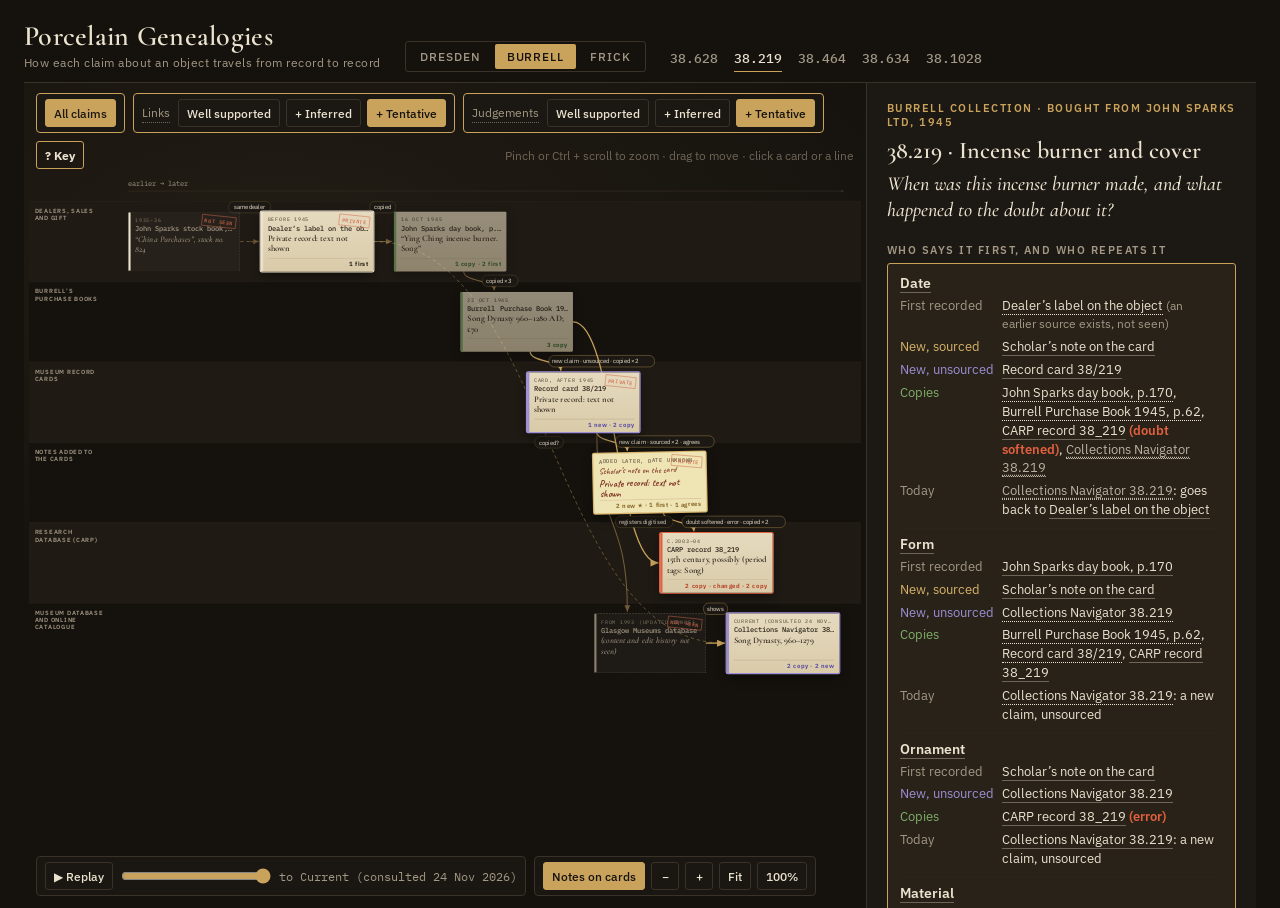
==== commit 7e3dc774: "Remove 1915.8.19; keep edge labels off vertical links" ====
--- a/genealogies/index.html
+++ b/genealogies/index.html
@@ -293,7 +293,7 @@
 </div>
 
 <script>
-const COLLS={"dresden":{"name":"Dresden","lanes":["Inventories","Movement, gift and old labels","Publications and research","Museum records and online catalogues","Companion piece (Royal Collection)","Related object"],"cases":[{"key":"po5024","recs":[{"l":"Dresden (SKD)","u":"https://doi.org/10.58749/skd.ps.2024.rpc.c1.118940"}],"hyps":[["The 1721 categories describe decoration (e.g. iron red and gold), not place of origin.","Collecting-history literature on the Japanese Palace; compare categories with modern attributions across all 2,015 linked objects."],["Sakuraba 2023 reached its Japanese attribution independently of earlier SKD records.","Read the catalogue entry and its references."],["By 1919 the collection’s own staff already classed this type as Japanese (Zimmermann’s information behind the Lepke catalogue).","Zimmermann’s publications and the museum’s catalogues before 1919; the sale’s consignment list."]],"title":"PO 5024 · Hexagonal covered jar","sub":"Dresden · listed as Red Chinese porcelain in 1721","question":"Where was this covered jar made?","stats":[["4","times the claim appears"],["2","new lines in the genealogy (the 1721 inventory; Sakuraba 2023); the basis of neither is checked yet"],["0","changes to the category in 1779 (copied unchanged)"],["1919","earliest Japanese attribution found so far, for a matching set sold from the collection (Lepke lot 504); for this jar itself, Sakuraba 2023"]],"nodes":[{"id":"a1","t":1721,"lane":0,"yr":"1721","name":"Palace inventory N. 11","val":"China (Red Chinese)","chg":"root","src":true,"real":"Real","text":"Under “N. 5. Roth-chinesisch Porcelain, Cap. I. An Aufsäzen”: “N. 11. 2 Aufsäze, jeder bestehende aus 5 Stk., als: 3 sechseckigten Töpfen, deren jeder 2 Schilder in Form zweyer Hertzen hat … 6¼ Z. hoch …” (inventory p. 314)","rel":"Earliest record. Cites no earlier source.","ev":"Inventory text; the object still carries the painted palace number “N 11 [Arrow]”, and the arrow is the mark of the Red Chinese category.","note":"The 1721 categories may have been based on decoration (iron red and gold), not on a judgement about origin.","cert":3,"evid":0,"kind":"record","claims":[{"k":"Place","v":"Red Chinese porcelain (category)","c":3,"s":null},{"k":"Form","v":"garniture: 3 hexagonal jars, each with 2 heart-shaped panels","c":3,"s":"set"},{"k":"Size","v":"6¼ in. high","c":3,"s":null}],"url":"https://doi.org/10.58749/skd.ps.2024.rpc.c1.118940","urll":"Inventory text in the SKD record"},{"id":"a2","t":1779,"lane":0,"yr":"1779","name":"Palace inventory vol. 4 No. 11","val":"China (Red Chinese)","chg":"add","real":"Real","text":"Vol. 4 “Chinese porcelain”, c) Red Chinese, a) Garnitures: “Zwey detto Aufsäze, ieder bestehet aus 3 6eckigten Töpfen mit 2 Schildern in Form zweyer Herzen gemahlt … 6½ Z. hoch … 1 Bouteille schadhaft und 2 Deckel fehlen … No. 11.” (fol. 96r)","rel":"Copied from 1721 N. 11.","ev":"Same number; almost identical wording; the museum links both entries to the same objects.","note":"Category copied unchanged. Height changed (6¼ → 6½); new note that one bottle is damaged and two covers are missing.","cert":3,"evid":1,"kind":"record","claims":[{"k":"Place","v":"Red Chinese porcelain (category)","c":3,"s":null},{"k":"Form","v":"garniture: 3 hexagonal jars with 2 heart-shaped panels","c":3,"s":"set"},{"k":"Size","v":"6½ in. high","c":3,"s":null},{"k":"Condition","v":"1 bottle damaged, 2 covers missing","c":3,"s":null}],"url":"https://doi.org/10.58749/skd.ps.2024.rpc.c1.118940","urll":"Inventory text in the SKD record"},{"id":"a3","pending":true,"t":2023,"lane":2,"yr":"2023","name":"Sakuraba 2023, cat. 1012","val":"Japan (export porcelain)","chg":"fix","src":true,"real":"To be verified (book not consulted)","text":"Sakuraba, Miki, ed. The Porcelain Collection of Augustus the Strong. Early 18th Century Japanese Export Porcelain and Images of Japan in His “Japanese Palace”. Chiba, 2023, cat. 1012.","rel":"Modern scholarship; its grounds have not yet been read.","ev":"The SKD platform lists this book as the object’s publication history; the title shows it catalogues Japanese export porcelain.","note":"Correction. Treated as independent for now, but what the book says, on what grounds, and whether it follows an earlier museum attribution can only be settled by reading it.","kind":"pending","url":"https://doi.org/10.58749/skd.ps.2024.rpc.c1.118940","urll":"Cited in the SKD record"},{"id":"a4","url":"https://doi.org/10.58749/skd.ps.2024.rpc.c1.118940","t":2024,"lane":3,"yr":"2024","name":"SKD platform catalogue (F. Suchomel)","val":"Japan, Arita, Akae-machi, 1700–1720","chg":"add","real":"Real","text":"Covered jar · Japan, Arita · kiln: Akae-machi · 1700–1720 · Imari kinrande · “The ten pieces PO 5024–PO 5033 formed a set.” Publication history: Sakuraba (2023), cat. 1012.","rel":"Cites Sakuraba 2023 and quotes both the 1721 and the 1779 inventory entries in full.","ev":"The publicationHistory and bibliography fields of the record.","note":"Adds the kiln (Akae-machi) and a date range. Whether these details come from Sakuraba needs checking against the book.","cert":3,"evid":1,"kind":"record","claims":[{"k":"Place","v":"Japan, Arita, kiln Akae-machi","c":3,"s":null},{"k":"Date","v":"1700–1720","c":3,"s":null},{"k":"Form","v":"covered jar; PO 5024–5033 formed a set","c":3,"s":"set"},{"k":"Ornament","v":"Imari kinrande","c":3,"s":null}],"grounds":true},{"id":"lp504","t":1919,"lane":5,"yr":"7–8 Oct 1919","name":"Lepke sale, Berlin, lot 504 (matching set)","val":"Japanese porcelain; set of five small vases","chg":"fix","real":"Real","text":"Rudolph Lepke’s Kunst-Auctions-Haus, catalogue 1835, “Porzellane und Waffen aus den Kgl. Sächsischen Sammlungen in Dresden”, sale of 7–8 October 1919. Under “Japanisches Porzellan · Blau-Rot-Golden”: “504. Satz von fünf kleinen Vasen mit je zwei herzförmigen Aussparungen. H. der Deckelvasen cirka 13 cm. Abbildung Tafel 39.” The lot gives no collection number.","rel":"A matching set from the same collection, sold in 1919. Not this jar: PO 5024–5033, the two sets of 1721 N. 11, stayed in Dresden.","ev":"Same form (a set of five: three covered jars and two vases, each with two heart-shaped panels) and the same blue, red and gold palette, as plate 39 shows. Because the lot gives no collection number, the palace entry it came from is not known.","note":"The earliest record found so far that calls this type Japanese, a century before Sakuraba 2023. The catalogue preface says the porcelain entries were written by W. von Seidlitz using Ernst Zimmermann’s information on dates and makers, and that the old collection numbers engraved on the pieces are given as proof of their Dresden origin.","cert":2,"evid":1,"kind":"record","claims":[{"k":"Place","v":"Japanese porcelain (sale section)","c":3,"s":null},{"k":"Form","v":"set of five small vases, each with two heart-shaped panels","c":3,"s":"set"}],"url":"https://doi.org/10.11588/diglit.17989","urll":"Open the Lepke catalogue (Heidelberg)"}],"edges":[{"edge":"copy","elab":"copied","conf":"medium","basis":"same palace number; near-identical wording; the museum links both entries to the same objects","from":"a1","to":"a2","co":{"Size":{"o":"error|changed","n":"6¼ → 6½ in.: a slip in copying or a new measurement; the records do not say which","lv":3}},"why":"That the two entries describe the same objects is certain: same palace number, and the museum links both to the objects. That the 1779 compilers worked from the 1721 text is likely but not proven: the wording is nearly the same, yet the palace number is painted on the object itself, so the 1779 entry could also have been written again from the object."},{"edge":"cite","elab":"cites","doc":true,"basis":"the SKD record names Sakuraba 2023, cat. 1012","from":"a3","to":"a4"},{"edge":"cite","elab":"quotes inventory","tagOnly":true,"from":"a1","to":"a4"},{"edge":"infer","elab":"a matching set","conf":"low","basis":"same form and palette as 1721 N. 11 (Lepke plate 39); the lot gives no collection number","from":"a2","to":"lp504"}]},{"key":"va","recs":[{"l":"Dresden (SKD)","u":"https://doi.org/10.58749/skd.ps.2024.rpc.c1.4561337"},{"l":"V&A","u":"https://collections.vam.ac.uk/item/O493645/"},{"l":"Royal Collection","u":"https://www.rct.uk/collection/search#/14/collection/58924/bowl"}],"hyps":[["The bowl/dish disagreement goes back to the 1779 entry dropping “oder Näpfe”.","Wording of the 1860 V&A register; earlier V&A catalogues."],["The V&A bowl and the Royal Collection bowl left Dresden by the same route.","1866 Windsor Castle inventory; V&A register; Dresden sale records of the 19th century."],["The V&A online date (1690–1720) and the Royal Collection date share a source.","Royal Collection catalogue vol. II; date history of the V&A record."]],"title":"V&A 7330-1860 · Bowl (or dish)","sub":"Red Chinese porcelain in 1721 · V&A since 1860","question":"Where and when was it made, and is it a bowl or a dish?","stats":[["3","different date ranges (two at the V&A, one at SKD)"],["2","names for the shape (bowl / dish)"],["1779","the step where “or bowls” was dropped"],["1860","left Dresden and entered the V&A (route unknown)"]],"nodes":[{"id":"b1","t":1721,"lane":0,"yr":"1721","name":"Palace inventory N. 13","val":"China; dishes or bowls","chg":"root","src":true,"real":"Real","raw":"N. 13. 6 Stk. runde Schaalen oder Näpfe mit überschlagenen, gerippten und verguldten Randen und erhabenen verguldeten Blumen, 3½ Z. tief und 11 Z. indiam. Einer davon hat einen kleinen Riz.","en":"N. 13. 6 round dishes or bowls with everted, ribbed rims in gilt as well as moulded and gilded flowers, 3½ in. deep and 11 in. in diam. One has a small crack.","text":"Red Chinese, Cap. III: “N. 13. 6 Stk. runde Schaalen oder Näpfe mit überschlagenen, gerippten und verguldten Randen und erhabenen verguldeten Blumen, 3½ Z. tief und 11 Z. indiam. Einer davon hat einen kleinen Riz.” (p. 323)","rel":"Earliest record.","ev":"Inventory text; the palace number “N 13 [Arrow]” on the object.","note":"The clerk wrote “Schaalen oder Näpfe” (dishes or bowls): he left the shape open.","cert":2,"evid":0,"kind":"record","claims":[{"k":"Place","v":"Red Chinese porcelain (category)","c":3,"s":"set"},{"k":"Form","v":"round dishes or bowls","c":2,"s":"set"},{"k":"Ornament","v":"everted, ribbed, gilt rims; raised gilt flowers","c":3,"s":null},{"k":"Size","v":"3½ in. deep, 11 in. diam.","c":3,"s":null},{"k":"Condition","v":"one has a small crack","c":3,"s":null}],"url":"https://doi.org/10.58749/skd.ps.2024.rpc.c1.4561337","urll":"Inventory text in the SKD record"},{"id":"b2","t":1779,"lane":0,"yr":"1779","name":"Palace inventory vol. 4 No. 13","val":"China; dishes","chg":"lost","raw":"Sechs runde Schaalen mit überschlagenen, gerippten und vergoldten Rändern, auch dergl. erhabenen Blumen, 3½ Z. tief, 11 Z. in diam. 1 Stk. hat einen Riß. No. 13.","en":"Six round dishes with everted ribbed rims in gilt as well as like moulded flowers, 3½ in. deep, 11 in. in diam. 1 has a crack. No. 13.","real":"Real","text":"“Sechs runde Schaalen mit überschlagenen, gerippten und vergoldten Rändern, auch dergl. erhabenen Blumen, 3½ Z. tief, 11 Z. in diam. 1 Stk. hat einen Riß. No. 13.” (fol. 106r)","rel":"Copied from 1721 N. 13.","ev":"Same number, count, measurements and note of a crack.","note":"Option dropped: “oder Näpfe” (or bowls) was not copied; only “Schaalen” remains, a word that can mean a dish or a shallow bowl. The bowl/dish disagreement between museums today may go back to this ambiguity, but there is no direct evidence yet.","cert":3,"evid":1,"kind":"record","claims":[{"k":"Place","v":"Red Chinese porcelain (category)","c":3,"s":"set"},{"k":"Form","v":"round dishes","c":3,"s":"set"},{"k":"Ornament","v":"everted ribbed gilt rims; raised flowers","c":3,"s":null},{"k":"Size","v":"3½ in. deep, 11 in. diam.","c":3,"s":null},{"k":"Condition","v":"1 has a crack","c":3,"s":null}],"url":"https://doi.org/10.58749/skd.ps.2024.rpc.c1.4561337","urll":"Inventory text in the SKD record"},{"id":"b3","pending":true,"t":1860,"lane":1,"yr":"1860","name":"Given to the V&A by Queen Victoria","val":"(register entry not seen)","chg":"same","real":"To be verified","text":"“Given by H. M. Queen Victoria, accessioned in 1860 … This dish was once in the collection of the Porcelain Palace in Dresden.” (V&A online record, based on the Asia Department registers, 2022 provenance research project)","rel":"The object left Dresden after 1779 and entered the V&A in 1860.","ev":"V&A registers; Dresden sold some pieces in the 19th century.","note":"How it reached the British royal family is unknown. This is a gap in the genealogy.","kind":"pending","url":"https://collections.vam.ac.uk/item/O493645/","urll":"Credit line in the V&A record"},{"id":"b4","t":2005,"lane":3,"yr":"2005","name":"V&A gallery label","raw":"Bowl · Porcelain decorated in underglaze blue, overglaze enamels and gilt · Arita ware (Imari type) · JAPANESE; c.1700-1750 · 7330-1860 · Given by Queen Victoria · This bowl was once in the collection of the Porcelain Palace in Dresden.","val":"Japan, Arita (Imari type), c.1700–1750; bowl","chg":"fix","real":"Real","text":"“Bowl · Porcelain decorated in underglaze blue, overglaze enamels and gilt · Arita ware (Imari type) · JAPANESE; c.1700–1750 · Given by Queen Victoria · This bowl was once in the collection of the Porcelain Palace in Dresden.”","rel":"Attributes the bowl to Japan; the label gives no grounds.","ev":"The 2005 label text kept in the V&A record.","note":"This is the earliest V&A “Japanese” attribution found so far. The 1860 register has not been seen, so the correction cannot be dated to 2005.","cert":2,"evid":0,"kind":"record","claims":[{"k":"Place","v":"Japanese; Arita ware (Imari type)","c":3,"s":null},{"k":"Date","v":"c.1700–1750","c":2,"s":null},{"k":"Form","v":"bowl","c":3,"s":null},{"k":"Material","v":"underglaze blue, overglaze enamels and gilt","c":3,"s":null},{"k":"Provenance","v":"once in the Porcelain Palace, Dresden; given by Queen Victoria","c":3,"s":null}],"url":"https://collections.vam.ac.uk/item/O493645/","urll":"Label text in the V&A record"},{"id":"b5","t":2009,"lane":3,"yr":"2009 created","raw":"Dish · 1690-1720 (made) · Place of origin: Arita · Dish, porcelain painted in underglaze blue, iron-red enamel and gilt; Japan, Arita kilns (Imari type), Edo period, 1690-1720 · 7330-1860 · Given by H. M. Queen Victoria, accessioned in 1860. This dish was once in the collection of the Porcelain Palace in Dresden.","name":"V&A online record (one record, three versions)","val":"Japan, Arita, 1690–1720; dish","versions":[{"t":2009,"label":"2009 created: content not seen"},{"t":2022,"label":"Jan 2022 capture: 1690–1720; dish"},{"t":2026,"label":"2026: same, plus acquisition note"}],"chg":"add","real":"Real","text":"Object type: Dish · 1690–1720 (made) · Place of origin: Arita · Brief description: “Dish, porcelain painted in underglaze blue, iron-red enamel and gilt; Japan, Arita kilns (Imari type), Edo period, 1690–1720” · Record created: June 25, 2009. (Internet Archive capture of 13 January 2022; consulted again through the V&A public API in 2026 with the same date, shape and origin.)","rel":"Three versions of one record, not three sources. What it said when created in 2009 is unknown; the date “1690–1720” is first attested in the January 2022 capture.","ev":"Internet Archive capture of January 2022; V&A public API in 2026. The two differ only in the acquisition field: after the 2022 provenance project the note “Given by Queen Victoria in 1860” was added.","note":"Date 1690–1720 and shape “dish”, with no grounds given. The date matches exactly the companion bowl in the Royal Collection; a shared source is possible and needs checking.","cert":3,"evid":0,"kind":"record","claims":[{"k":"Place","v":"Japan, Arita kilns (Imari type)","c":3,"s":null},{"k":"Date","v":"Edo period, 1690–1720","c":3,"s":null},{"k":"Form","v":"dish","c":3,"s":null},{"k":"Material","v":"underglaze blue, iron-red enamel and gilt","c":3,"s":null},{"k":"Provenance","v":"once in the Porcelain Palace, Dresden; given by Queen Victoria, 1860","c":3,"s":null}],"url":"https://collections.vam.ac.uk/item/O493645/","urll":"Open the V&A record"},{"id":"r1","pending":true,"t":1866,"lane":4,"yr":"1866","name":"Windsor Castle inventory (companion)","val":"(inventory entry not seen)","chg":"same","real":"To be verified","text":"Provenance field of Royal Collection RCIN 58924: “Listed in the ‘1866’ Windsor Castle Inventory, pp. 432–3, no. 770, Room 240.”","rel":"Another of the six bowls of 1721 N. 13, in the British royal collection by the 19th century.","ev":"The Royal Collection online record quotes the 1721 inventory entry and cites the 1866 Windsor Castle inventory.","note":"At least two bowls of the set reached the British royal family in the 19th century; the V&A bowl, given by Queen Victoria in 1860, probably came the same way. The route is still unknown.","kind":"pending","url":"https://www.rct.uk/collection/search#/14/collection/58924/bowl","urll":"Cited in the Royal Collection record"},{"id":"r2","t":2022,"approx":true,"lane":4,"yr":"Current (consulted 2026)","name":"Royal Collection RCIN 58924","val":"Japan, 1690–1720; bowl","chg":"fix","src":true,"real":"Real (cited catalogue not consulted)","text":"“JAPAN · Bowl 1690–1720 · Porcelain with moulded relief design painted in underglaze blue, enamel colours and gilt.” Text adapted from Chinese and Japanese Works of Art in the Collection of Her Majesty The Queen, vol. II.","rel":"Current record of the companion bowl; it names the source of its text (the Royal Collection catalogue).","ev":"Royal Collection online record RCIN 58924.","note":"Names its source, which can be followed up. Same date range as the current V&A record.","cert":3,"evid":1,"kind":"record","claims":[{"k":"Place","v":"Japan","c":3,"s":null},{"k":"Date","v":"1690–1720","c":3,"s":null},{"k":"Form","v":"bowl","c":3,"s":null},{"k":"Material","v":"moulded relief, underglaze blue, enamel colours and gilt","c":3,"s":null}],"url":"https://www.rct.uk/collection/search#/14/collection/58924/bowl","urll":"Open the Royal Collection record","grounds":true},{"id":"b6","raw":"Bowl · Victoria and Albert Museum · 7330-1860 · Palace number N 13 [Arrow] · 1700–1730 · porcelain · h. 8,9 cm, diam. 26,7 cm · Japan, Arita · Link: Victoria and Albert Museum (Accessed 12.01.24)","url":"https://doi.org/10.58749/skd.ps.2024.rpc.c1.4561337","t":2024,"lane":3,"yr":"2024","name":"SKD platform (object held elsewhere)","val":"Japan, Arita, 1700–1730; bowl","chg":"add","real":"Real","text":"Bowl · Japan, Arita · 1700–1730 · Source: “Online Collection; collections.vam.ac.uk/item/O493645”.","rel":"Gives the V&A online record as its source, yet differs from it in date and shape.","ev":"The publicationHistory field of the record.","note":"Cites the V&A but gives a third date range (1700–1730) and calls it a bowl again. The V&A had 1690–1720 in both 2022 and 2026, so SKD most likely saw 1690–1720 when it linked the record in 2024 (there is no 2024 capture). The range 1700–1730 therefore appears to be SKD’s own, with no grounds given.","cert":3,"evid":1,"kind":"record","claims":[{"k":"Place","v":"Japan, Arita","c":3,"s":null},{"k":"Date","v":"1700–1730","c":3,"s":null},{"k":"Form","v":"bowl","c":3,"s":null},{"k":"Size","v":"h. 8.9 cm, diam. 26.7 cm","c":3,"s":null}],"grounds":true}],"edges":[{"edge":"copy","elab":"copied","conf":"medium","why":"That the two entries describe the same objects is certain: same palace number, and the museum links both to the objects. That the 1779 compilers worked from the 1721 text is likely but not proven: the wording is nearly the same, yet the palace number is painted on the object itself, so the 1779 entry could also have been written again from the object.","basis":"same number, count, measurements and note of a crack; museum object match","method":"Linked by hand from the documentary evidence below. Text matching was run afterwards as a check.","checks":[["ok","Palace number","N. 13 (1721) and No. 13 (1779)"],["ok","Count","“6 Stk.” and “Sechs”"],["ok","Measurements","3½ in. deep, 11 in. in diam. in both"],["ok","Condition note","“one has a small crack” and “1 has a crack”"],["ok","Museum link","SKD links both entries to V&A 7330-1860"],["warn","Text match, wording only","picked the wrong 1721 entry (Kraak No. 2); margin over second best 0.001"],["ok","Text match, wording + category + measurements","picked 1721 Red Chinese N. 13; score 0.857, margin 0.282"]],"from":"b1","to":"b2","co":{"Form":{"o":"more certain","n":"“oder Näpfe” (or bowls) dropped"},"Ornament":{"o":"copied","n":""},"Condition":{"o":"copied","n":""}}},{"edge":"infer","elab":"left Dresden","doc":true,"why":"The V&A record says the object was once in the Dresden palace; how and when it reached London is not recorded.","basis":"the V&A record states the dish was once in the Dresden palace collection; the route is not recorded","method":"Documented in both museums’ records; the route between them is a gap.","checks":[["ok","V&A record","“once in the collection of the Porcelain Palace in Dresden”"],["ok","SKD record","palace number N 13 [Arrow]; acquisition: 1860 given by Queen Victoria (Inv. no. 7330-1860)"],["gap","Route","how and when it left Dresden is not recorded"]],"from":"b2","to":"b3"},{"edge":"infer","elab":"same museum","doc":true,"why":"Same object (7330-1860). The 2005 label is the earliest V&A record found that calls it Japanese, and it gives no grounds.","basis":"same object, same accession number 7330-1860","method":"Documented: same object and accession number.","checks":[["ok","Accession number","7330-1860 on the label"],["ok","Provenance line","“Given by Queen Victoria … once in the collection of the Porcelain Palace in Dresden”"]],"from":"b3","to":"b4"},{"edge":"infer","elab":"same museum","doc":true,"why":"Same object. The online record keeps the 2005 label, yet changes “bowl, c.1700–1750” to “dish, 1690–1720” without giving a reason.","basis":"same object and accession number; the online record keeps the 2005 label text","method":"Documented: the online record contains the 2005 label.","checks":[["ok","Accession number","7330-1860"],["ok","Label text","kept in the online record as “Gallery label (As at 2005)”"],["warn","Claims","label: bowl, c.1700–1750 · online: dish, 1690–1720; no reason given for the change"]],"from":"b4","to":"b5"},{"edge":"infer","elab":"another of the set","doc":true,"basis":"the Royal Collection record quotes 1721 N. 13 as its provenance","from":"b2","to":"r1"},{"edge":"infer","elab":"same collection","doc":true,"basis":"the Royal Collection record cites the 1866 Windsor inventory","from":"r1","to":"r2"},{"edge":"cite","elab":"cites","doc":true,"why":"SKD cites the V&A online record as its source, yet gives a third date range (1700–1730) and calls the object a bowl again.","basis":"the SKD record links collections.vam.ac.uk/item/O493645","method":"Documented: explicit citation.","checks":[["ok","Link field","Victoria and Albert Museum (accessed 12.01.24)"],["ok","Dimensions","h. 8.9 cm, diam. 26.7 cm in both"],["warn","Claims","V&A: dish, 1690–1720 · SKD: bowl, 1700–1730; SKD gives no reason for the difference"]],"from":"b5","to":"b6"},{"edge":"cite","elab":"quotes inventory","tagOnly":true,"from":"b1","to":"b6"}]},{"key":"bm","recs":[{"l":"Dresden (SKD)","u":"https://doi.org/10.58749/skd.ps.2024.rpc.c1.4561131"},{"l":"British Museum","u":"https://www.britishmuseum.org/collection/object/A_1924-0215-2"}],"hyps":[["“1694–1705” on the label gives Augustus’s reign, not the years of collecting.","Context of the label; collecting-history literature on Augustus the Strong."],["The change from red to gold dragons in 1779 is a misreading, not a description of a different plate.","The plate itself or a high-resolution photograph."]],"title":"British Museum 1924,0215.2 · Plate","sub":"Kraak porcelain in 1721 · donated 1924","question":"What is this plate, where did it come from, and whose claims hold?","stats":[["1","attribution with a stated basis (Takashima 2017, from spur marks and the footring mark)"],["red → gold","description changed when copied in 1779"],["1694–1705","date range carried from an old label into the curator’s comment, with its meaning changed"],["2","descriptions of the number mark (ink / incised and blackened)"]],"nodes":[{"id":"c1","t":1721,"lane":0,"yr":"1721","name":"Palace inventory N. 22","val":"Kraak; red dragons","chg":"root","src":true,"real":"Real","text":"N. 2. Krack-Porcelain, Cap. IV: “N. 22. 1 Schaale, darauf 2 rothe Drachen gemahlet sind, mit einem überschlagenen Rande, 1½ Z. tief, 9 Z. indiam.” (p. 169)","rel":"Earliest record.","ev":"Inventory text; the palace number “N 22 [Square]” on the base.","note":"Describes “two red dragons”.","cert":3,"evid":0,"kind":"record","claims":[{"k":"Place","v":"Kraak porcelain (category)","c":3,"s":null},{"k":"Form","v":"dish with everted rim","c":3,"s":null},{"k":"Ornament","v":"two red dragons","c":3,"s":null},{"k":"Size","v":"1½ in. deep, 9 in. diam.","c":3,"s":null}],"url":"https://doi.org/10.58749/skd.ps.2024.rpc.c1.4561131","urll":"Inventory text in the SKD record"},{"id":"c2","t":1779,"lane":0,"yr":"1779","name":"Palace inventory vol. 5 No. 22","val":"Old Indian; gold dragons","chg":"add","real":"Real","text":"Vol. 5, b) Old Indian porcelain, c) Tableware: “Ein detto, darauf zwey goldne Trachen gemahlt, mit einen überschlagenen Rande, 1½ Z. tief, 9 Z. in diam. No. 22.” (fol. 171r)","rel":"Copied from 1721 N. 22.","ev":"Same number, measurements and “everted rim”; the museum links both entries to the object.","note":"The category name changes from “Kraak” to “Old Indian”, and the dragons from red to gold. Whether this is a misreading, a correction or a copying error needs the object.","cert":3,"evid":1,"kind":"record","claims":[{"k":"Place","v":"Old Indian porcelain (category)","c":3,"s":null},{"k":"Form","v":"dish with everted rim","c":3,"s":null},{"k":"Ornament","v":"two gold dragons","c":3,"s":null},{"k":"Size","v":"1½ in. deep, 9 in. diam.","c":3,"s":null}],"url":"https://doi.org/10.58749/skd.ps.2024.rpc.c1.4561131","urll":"Inventory text in the SKD record"},{"id":"c3","t":1915,"approx":true,"lane":1,"yr":"Before 1924 (date unknown)","name":"Old label on the plate","val":"Nabeshima; Augustus collection (1694–1705)","chg":"err","src":true,"real":"Real","text":"“Rare. Nabeshima (Hizen) from the collection of King Augustus the Strong of Saxony and Poland (1694-1705). Nabeshima was not sold, only presented by the Prince. Started in 1600.”","rel":"A label of unknown author and date.","ev":"The inscription field of the British Museum record.","note":"Introduces the attribution “Nabeshima”, which the museum’s later records do not repeat. “1694–1705” roughly matches Augustus’s reign (Elector of Saxony from 1694; first reign as King of Poland 1697–1706), so it may give his reign, not the years of collecting.","cert":3,"evid":0,"kind":"record","claims":[{"k":"Place","v":"Nabeshima (Hizen)","c":3,"s":null},{"k":"Provenance","v":"collection of Augustus the Strong (1694–1705)","c":3,"s":null}],"url":"https://www.britishmuseum.org/collection/object/A_1924-0215-2","urll":"Inscription field of the British Museum record"},{"id":"c4","t":1924,"lane":1,"yr":"1924","name":"Donated by Kenneth Dingwall","val":"(donation register)","chg":"same","real":"Real","text":"Acquisition: Donated by Lt-Col. Kenneth Dingwall · Registration number 1924,0215.2","rel":"The plate enters the British Museum together with its label.","ev":"British Museum registration data.","note":"When and through whom the plate left Dresden is not recorded. The British Museum says only that some pieces were sold off in the 19th century.","kind":"record","url":"https://www.britishmuseum.org/collection/object/A_1924-0215-2","urll":"Registration data in the British Museum record"},{"id":"c5","t":2018,"approx":true,"lane":3,"yr":"Current (before 2024)","name":"British Museum: curator’s comment","val":"Kakiemon style, c.1700; collection formed 1694–1705","chg":"errkeep","real":"Real","text":"“A mark in ink (N = 22) on the base identifies the piece as belonging to King Augustus the Strong … whose collection of porcelain was amassed between 1694 and 1705, and inventoried in 1721 in the king's ‘Japanese Palace’ … some pieces were sold off during the nineteenth century.”","rel":"Drops the label’s “Nabeshima” but keeps its “1694–1705”, reading it as the period in which the collection was formed.","ev":"The same unusual date range appears in both, and the comment gives no other source.","note":"Probable copying, with a change of meaning: a reign on the label becomes “collection amassed 1694–1705” in the comment. Augustus’s porcelain buying is usually placed mainly after 1715; this needs checking in the collecting-history literature. Also, the 1721 inventory is titled for the “Dutch Palace” (Holländisches Palais); “Japanese Palace” is the later name.","cert":2,"evid":1,"kind":"record","claims":[{"k":"Place","v":"Kakiemon style","c":2,"s":null},{"k":"Date","v":"c.1700","c":2,"s":null},{"k":"Provenance","v":"collection amassed 1694–1705; inventoried 1721","c":3,"s":null},{"k":"Mark","v":"ink mark N = 22","c":3,"s":null}],"url":"https://www.britishmuseum.org/collection/object/A_1924-0215-2","urll":"Open the British Museum record"},{"id":"e1","pending":true,"t":1982,"lane":2,"yr":"1982","name":"Exhibition catalogue Edo: Art of Japan","val":"(not consulted)","chg":"same","real":"To be verified (book not consulted)","text":"Bibliographic reference in the British Museum record: “Edo BM 1982 / Edo: Art of Japan 17th–19th Century (255)”.","rel":"The plate was published in the 1982 exhibition catalogue as no. 255.","ev":"The bibliography field of the British Museum record.","note":"One possible basis for the curator’s comment; the catalogue needs reading for its attribution and date.","kind":"pending","url":"https://www.britishmuseum.org/collection/object/A_1924-0215-2","urll":"Cited in the British Museum record"},{"id":"c6","t":2017,"lane":2,"yr":"2017","name":"Kiln attribution by Takashima Hiroyuki","val":"Japan, Arita, Nangawara-yama","chg":"add","src":true,"real":"Real","text":"“Spur marks are 0.1–0.2 cm in diameter … The mark inside the footring is unique to Nangawara-yama.” — Dr. Takashima Hiroyuki, 2017 (in the British Museum record)","rel":"New, independent evidence: kiln identified from spur marks and the foot mark.","ev":"Signed comment in the record.","note":"Adds independent evidence and narrows the origin to a kiln.","cert":3,"evid":2,"kind":"record","claims":[{"k":"Place","v":"Japan, Arita, Nangawara-yama (from spur marks and footring mark)","c":3,"s":null}],"url":"https://www.britishmuseum.org/collection/object/A_1924-0215-2","urll":"Comment in the British Museum record","grounds":true},{"id":"c7","url":"https://doi.org/10.58749/skd.ps.2024.rpc.c1.4561131","t":2024,"lane":3,"yr":"2024","name":"SKD platform (object held elsewhere)","val":"Japan, Arita; mark incised and blackened","chg":"add","real":"Real","text":"Plate · Japan, Arita · Palace number: N 22 [Square], incised and blackened · no date given · Source: “Online Collection; britishmuseum.org/collection/object/A_1924-0215-2”.","rel":"Gives the British Museum online record as its source.","ev":"The publicationHistory field of the record.","note":"The British Museum describes the number as written in ink, SKD as incised and blackened. SKD gives no date.","cert":3,"evid":1,"kind":"record","claims":[{"k":"Place","v":"Japan, Arita","c":3,"s":null},{"k":"Mark","v":"N 22, incised and blackened","c":3,"s":null}],"grounds":true}],"edges":[{"edge":"copy","elab":"copied","conf":"medium","basis":"same number, measurements and “everted rim”; museum object match","from":"c1","to":"c2","co":{"Place":{"o":"changed","n":"category renamed"},"Ornament":{"o":"changed","n":"red → gold dragons"}},"why":"That the two entries describe the same objects is certain: same palace number, and the museum links both to the objects. That the 1779 compilers worked from the 1721 text is likely but not proven: the wording is nearly the same, yet the palace number is painted on the object itself, so the 1779 entry could also have been written again from the object."},{"edge":"infer","elab":"left Dresden","basis":"the palace number “N 22” on the base ties the plate to the inventory; when it left is not recorded","from":"c2","to":"c3","conf":"medium"},{"edge":"infer","elab":"with object","doc":true,"basis":"the label is recorded as an inscription on the plate in the British Museum","from":"c3","to":"c4"},{"edge":"copy","elab":"copied","conf":"medium","basis":"one unusual shared detail (the range 1694–1705) and no other source named in the comment; the label was physically available to the museum","from":"c3","to":"c5","co":{"Place":{"o":"dropped","n":"“Nabeshima” left out","lv":2},"Provenance":{"o":"changed","n":"reign range reread as years of collecting","lv":2}}},{"edge":"infer","elab":"same museum","doc":true,"basis":"same object, registration number 1924,0215.2","from":"c4","to":"c5"},{"edge":"cite","elab":"cites","doc":true,"basis":"the SKD record links the British Museum online record","from":"c5","to":"c7"},{"edge":"cite","elab":"quotes inventory","tagOnly":true,"from":"c1","to":"c7"}]}],"evid":["Sakuraba 2023, the Royal Collection catalogue of Chinese and Japanese works of art (vol. II), and the 1982 exhibition catalogue <i>Edo: Art of Japan</i>: known only through citations; not yet consulted.","Dresden catalogues after 1779 and sale records of the 19th and 20th centuries: no direct record yet of when, or through whom, any of the three objects left Dresden.","The V&amp;A register of 1860 and the 1866 Windsor Castle inventory: known to exist; contents not seen.","When Augustus the Strong actually formed his porcelain collection: needs the collecting-history literature before “1694–1705” can be judged.","Whether the palace number on the British Museum plate is written in ink or incised and blackened: the two museums disagree; needs the object or a high-resolution photograph."],"src":"Inventory transcriptions and SKD object records: <a href=\"https://royalporcelaincollection.skd.museum/\" target=\"_blank\" rel=\"noopener\">The Royal Dresden Porcelain Collection</a> (Staatliche Kunstsammlungen Dresden, doi.org/10.58749/skd.ps.2024.rpc); PO 5024 (SKD: <a href=\"https://doi.org/10.58749/skd.ps.2024.rpc.c1.118940\" target=\"_blank\" rel=\"noopener\">record</a>); V&amp;A: <a href=\"https://collections.vam.ac.uk/item/O493645/\" target=\"_blank\" rel=\"noopener\">7330-1860</a> (SKD: <a href=\"https://doi.org/10.58749/skd.ps.2024.rpc.c1.4561337\" target=\"_blank\" rel=\"noopener\">record</a>); British Museum: <a href=\"https://www.britishmuseum.org/collection/object/A_1924-0215-2\" target=\"_blank\" rel=\"noopener\">1924,0215.2</a> (SKD: <a href=\"https://doi.org/10.58749/skd.ps.2024.rpc.c1.4561131\" target=\"_blank\" rel=\"noopener\">record</a>); Royal Collection: <a href=\"https://www.rct.uk/collection/search#/14/collection/58924/bowl\" target=\"_blank\" rel=\"noopener\">RCIN 58924</a>."},"burrell":{"name":"Burrell","lanes":["Publications","Dealers, sales and gift","Burrell’s purchase books","Museum record cards","Notes added to the cards","Research database (CARP)","Museum database and online catalogue","Related object"],"cases":[{"key":"b628","hyps":[["38.628 was re-dated in the database from the card note, perhaps during work for the Burrell’s 2022 reopening.","Database edit history; curatorial files."],["The note on the card was written by a named scholar or curator.","Compare the hand with signed notes on other cards."],["The “38.264” error entered when the card was typed into a database.","Earlier database exports; the overwritten digit on the card."]],"title":"38.628 · Beaker (set of five)","sub":"Burrell Collection · its date now differs from the rest of the set","question":"When was this beaker made, and why does its date now differ from the rest of the set?","stats":[["1 → 3","certainty of the Shunzhi date (hedged on the card, no qualifier online)"],["5 → 1","objects the Shunzhi date applies to (whole set on the card, 38.628 alone online)"],["0","grounds given at either step"],["3 of 5","records repeating the set-number error"]],"nodes":[{"id":"g1","links":[{"l":"38.624","carp":"https://www.carp.arts.gla.ac.uk/image/?id=38_624&t=1&urltp=%2Fsearch%2F%3Fstart%3D0%26end%3D1%26what%3D38_624%26who%3D%26where%3D%26when%3D%26period%3D%26search%3D99","online":"https://collections.glasgowmuseums.com/mwebcgi/mweb?request=record;id=38313;type=101"},{"l":"38.625","carp":"https://www.carp.arts.gla.ac.uk/image/?id=38_625&t=1&urltp=%2Fsearch%2F%3Fstart%3D0%26end%3D1%26what%3D38_625%26who%3D%26where%3D%26when%3D%26period%3D%26search%3D99","online":"https://collections.glasgowmuseums.com/mwebcgi/mweb?request=record;id=38845;type=101"},{"l":"38.626","carp":"https://www.carp.arts.gla.ac.uk/image/?id=38_626&t=1&urltp=%2Fsearch%2F%3Fstart%3D0%26end%3D1%26what%3D38_626%26who%3D%26where%3D%26when%3D%26period%3D%26search%3D99","online":"https://collections.glasgowmuseums.com/mwebcgi/mweb?request=record;id=38367;type=101"},{"l":"38.627","carp":"https://www.carp.arts.gla.ac.uk/image/?id=38_627&t=1&urltp=%2Fsearch%2F%3Fstart%3D0%26end%3D1%26what%3D38_627%26who%3D%26where%3D%26when%3D%26period%3D%26search%3D99","online":"https://collections.glasgowmuseums.com/mwebcgi/mweb?request=record;id=38809;type=101"},{"l":"38.628","carp":"https://www.carp.arts.gla.ac.uk/image/?id=38_628&t=1&urltp=%2Fsearch%2F%3Fstart%3D0%26end%3D1%26what%3D38_628%26who%3D%26where%3D%26when%3D%26period%3D%26search%3D99","online":"https://collections.glasgowmuseums.com/mwebcgi/mweb?request=record;id=38810;type=101"}],"t":1944,"lane":1,"yr":"1944","name":"Gift to the City of Glasgow","val":"Set of 5; purchase source unknown","chg":"root","real":"Real (register not seen)","text":"“Gifted by Sir William and Lady Burrell to the City of Glasgow, 1944.” CARP: “Provenance: Unknown; acquired by Sir William Burrell (set of 5: 38_624-628).”","rel":"Earliest point the five beakers can be placed.","ev":"Credit line of the online record; provenance field of CARP.","note":"A gap: no dealer, sale or purchase date is recorded.","kind":"record","url":"https://collections.glasgowmuseums.com/mwebcgi/mweb?request=record;id=38810;type=101","urll":"Credit line in the online record","fixed":{"Date":null,"Place":null,"Form":null,"Ornament":null,"Set":null}},{"id":"b1","pending":true,"t":1932,"approx":true,"lane":2,"yr":"Before 1944 (date unknown)","axis":"before 1944","name":"Burrell’s own records","val":"(not seen) probable origin of the Ming date","chg":"root","real":"To be verified (not seen)","text":"The dating in CARP was for the most part taken from Burrell’s own records (personal communication, November 2026).","rel":"The collector’s own judgement.","ev":"personal communication, November 2026.","note":"Probably the first appearance of “Ming Dynasty, 17th century” for this set. Needs the records themselves.","kind":"pending","fixed":{"Date":null,"Place":null,"Form":null,"Ornament":null,"Set":null}},{"id":"pr1","pending":false,"t":1956,"approx":true,"lane":3,"yr":"Card, date unknown","axis":"date unknown","name":"Record card 38/624–628","val":"Private record: text not shown","chg":"same","real":"Real (seen)","text":"Text not shown: this record comes from a private annotated copy of the museum’s printed records, shared for research. It will be added once permission is given.","rel":"Part of the museum’s own record for this object.","ev":"Private annotated copy of the museum’s printed records, shared for research.","note":"Withheld until permission is given.","kind":"record","cert":3,"evid":0,"raw":"","claims":[{"k":"Date","v":"(not shown)","c":3,"s":"set"},{"k":"Form","v":"(not shown)","c":3,"s":"set"},{"k":"Ornament","v":"(not shown)","c":3,"s":"set"},{"k":"Set","v":"(not shown)","c":3,"s":"set"}],"fixed":{"Date":{"r":"unk","l":"first recorded","p":["b1"],"lL":2,"lR":0,"lv":2},"Place":null,"Form":{"r":"unk","l":"first recorded","p":["b1"],"lL":2,"lR":0,"lv":2},"Ornament":{"r":"unk","l":"first recorded","p":["b1"],"lL":2,"lR":0,"lv":2},"Set":{"r":"unk","l":"first recorded","p":["b1"],"lL":2,"lR":0,"lv":2}},"priv":true},{"id":"db1","pending":true,"t":1996,"approx":true,"lane":6,"yr":"From 1993 (updated since)","axis":"from 1993","name":"Glasgow Museums database","val":"(content and edit history not seen)","chg":"same","real":"To be verified (not seen)","text":"Collections Navigator, About page: object information comes from the museum’s internal database, digitised from the accession registers (the earliest from 1850); digitisation began in 1993 and records are continually updated.","rel":"The working record behind today’s online page.","ev":"Glasgow Museums’ own statement; shared error with CARP.","note":"Revisions are made here. Its state at any past date is not visible.","kind":"pending","url":"https://collections.glasgowmuseums.com/website.html","urll":"Glasgow Museums’ statement on its database","fixed":{"Date":null,"Place":null,"Form":null,"Ornament":null,"Set":null}},{"id":"c8","url":"https://www.carp.arts.gla.ac.uk/image/?id=38_628&t=1&urltp=%2Fsearch%2F%3Fstart%3D0%26end%3D1%26what%3D38_628%26who%3D%26where%3D%26when%3D%26period%3D%26search%3D99","t":2004,"approx":true,"lane":5,"yr":"c.2003–04","name":"CARP record 38.628","val":"Ming, 17th c.; “38.264 to 38.628”","chg":"err","real":"Real","text":"“Porcelain beaker (one of a set of 5 comprising 38.264 to 38.628). Made in China, Ming Dynasty, 17th century.” h: 13 1/2 in. Periods: Ming, 1368-1644.","rel":"A copy of the printed records made for a research database; a side branch.","ev":"Personal communication; CARP’s own provenance line gives the correct range, 38_624-628.","note":"Two claims. Date: “Ming Dynasty, 17th century”, the same as the other four beakers. Set numbers: the error “38.264”, first attested here. The box is coloured by the error.","kind":"record","cert":3,"evid":1,"claims":[{"k":"Date","v":"Ming Dynasty, 17th century","c":3,"s":null},{"k":"Form","v":"porcelain beaker, one of a set of 5","c":3,"s":null},{"k":"Set","v":"38.264 to 38.628","c":3,"s":null}],"fixed":{"Date":{"r":"copy","l":"copy","o":"copied","lL":2,"lR":2,"lv":2},"Place":null,"Form":{"r":"copy","l":"copy","o":"copied","lL":2,"lR":2,"lv":2},"Ornament":null,"Set":{"r":"alt","l":"copy · error","o":"error","lL":2,"lR":1,"lv":2}}},{"id":"c7","url":"https://www.carp.arts.gla.ac.uk/image/?id=38_627&t=1&urltp=%2Fsearch%2F%3Fstart%3D0%26end%3D1%26what%3D38_627%26who%3D%26where%3D%26when%3D%26period%3D%26search%3D99","t":2004,"approx":true,"lane":7,"yr":"c.2003–04","name":"CARP record 38.627 (closest in size)","val":"Ming, 17th c.; “38.264 to 38.628”","chg":"errkeep","real":"Real","text":"“Porcelain beaker (one of a set of 5 comprising 38.264 to 38.628). Made in China, Ming Dynasty, 17th century.” h: 13 5/8 in.","rel":"The beaker closest in size to 38.628 (348 mm against 343 mm).","ev":"Heights; shared description.","note":"Two claims. Date: unchanged. Set numbers: the same error as 38.628. The box is coloured by the error.","kind":"record","cert":3,"evid":1,"claims":[{"k":"Date","v":"Ming Dynasty, 17th century","c":3,"s":null},{"k":"Form","v":"porcelain beaker, one of a set of 5","c":3,"s":null},{"k":"Set","v":"38.264 to 38.628","c":3,"s":null}],"fixed":{"Date":{"r":"copy","l":"copy","o":"copied","lL":2,"lR":2,"lv":2},"Place":null,"Form":{"r":"copy","l":"copy","o":"copied","lL":2,"lR":2,"lv":2},"Ornament":null,"Set":{"r":"alt","l":"copy · error","o":"error","lL":2,"lR":1,"lv":2}}},{"id":"o8","url":"https://collections.glasgowmuseums.com/mwebcgi/mweb?request=record;id=38810;type=101","t":2026,"lane":6,"yr":"Current (consulted 2026)","name":"Collections Navigator 38.628","val":"Qing, Shunzhi, 1644–1661; Jingdezhen","chg":"add","real":"Real","text":"Date: “Qing Dynasty, Shunzhi period, 1644-1661”. Place: “China, Jingdezhen”. Description: “… (one of a set of 5 comprising 38.264 to 38.628) …” In storage.","rel":"Today’s public record.","ev":"Online record; personal communication, November 2026.","note":"Revised date and place, probably a curatorial decision (personal communication, November 2026). A note on the card dated the whole set to Shunzhi with a qualifier; online, 38.628 alone carries “Shunzhi period” with no qualifier and no source. Set numbers: the error “38.264” repeated unchanged.","kind":"record","cert":3,"evid":0,"claims":[{"k":"Date","v":"Qing Dynasty, Shunzhi period, 1644–1661","c":3,"s":"one"},{"k":"Place","v":"China, Jingdezhen","c":3,"s":null},{"k":"Form","v":"beaker, one of a set of 5","c":3,"s":null},{"k":"Set","v":"38.264 to 38.628","c":3,"s":null}],"copyof":{"Set":"c8?"},"fixed":{"Date":{"r":"alt","l":"copy · firmer","o":"more certain","lL":2,"lR":1,"lv":2},"Place":{"r":"unk","l":"first recorded","p":["db1"],"lL":2,"lR":0,"lv":2},"Form":{"r":"copy","l":"copy?","o":"copied?","via":"pr1","lL":2,"lR":2,"lv":2},"Ornament":null,"Set":{"r":"copy","l":"copy?","o":"copied?","via":"c8","lL":2,"lR":1,"lv":2}}},{"id":"o7","url":"https://collections.glasgowmuseums.com/mwebcgi/mweb?request=record;id=38809;type=101","t":2026,"lane":7,"yr":"Current (consulted 2026)","name":"Collections Navigator 38.627","val":"Ming Dynasty, 17th century","chg":"same","real":"Real","text":"Date: “Ming Dynasty, 17th century”. Place: “China”. Description repeats “38.264 to 38.628”. In storage.","rel":"The beaker closest in size to 38.628, unchanged.","ev":"Online record.","note":"The two beakers closest in size now carry two dynasties.","kind":"record","cert":3,"evid":0,"claims":[{"k":"Date","v":"Ming Dynasty, 17th century","c":3,"s":"one"},{"k":"Place","v":"China","c":3,"s":null},{"k":"Set","v":"38.264 to 38.628","c":3,"s":null}],"copyof":{"Set":"c7?"},"fixed":{"Date":{"r":"copy","l":"copy?","o":"copied?","via":"pr1","lL":2,"lR":2,"lv":2},"Place":{"r":"unk","l":"first recorded","p":["db1"],"lL":2,"lR":0,"lv":2},"Form":null,"Ornament":null,"Set":{"r":"copy","l":"copy?","o":"copied?","via":"c7","lL":2,"lR":1,"lv":2}}},{"id":"n628","kind":"note","t":1975,"approx":true,"lane":4,"yr":"Added later, date unknown","axis":"date unknown","name":"Scholar’s note on the card","val":"Private record: text not shown","chg":"add","real":"Real (seen)","cert":1,"evid":0,"raw":"","text":"Text not shown: this record comes from a private annotated copy of the museum’s printed records, shared for research. It will be added once permission is given.","rel":"Part of the museum’s own record for this object.","ev":"Private annotated copy of the museum’s printed records, shared for research.","note":"Withheld until permission is given.","claims":[{"k":"Date","v":"(not shown)","c":1,"s":"set"}],"fixed":{"Date":{"r":"own","l":"new claim · unsourced","g":0,"lL":1,"lR":1,"lv":1},"Place":null,"Form":null,"Ornament":null,"Set":null},"priv":true}],"edges":[{"edge":"infer","elab":"dating taken from","conf":"medium","basis":"","from":"b1","to":"pr1","why":"One side of this link is a private record, so its wording and the word-by-word comparison are not shown. The outcome for each claim is kept."},{"edge":"infer","elab":"same wording","conf":"medium","basis":"","from":"pr1","to":"db1","why":"One side of this link is a private record, so its wording and the word-by-word comparison are not shown. The outcome for each claim is kept."},{"edge":"infer","elab":"registers digitised","basis":"the museum states that its database was digitised from the accession registers, from 1993","from":"g1","to":"db1","conf":"medium"},{"edge":"copy","elab":"copied","basis":"","from":"pr1","to":"c8","co":{"Date":{"o":"copied","n":"","lv":2},"Form":{"o":"copied","n":"","lv":2},"Ornament":{"o":"dropped","n":"","lv":1},"Set":{"o":"error","n":"","lv":1}},"conf":"medium","why":"One side of this link is a private record, so its wording and the word-by-word comparison are not shown. The outcome for each claim is kept."},{"edge":"copy","elab":"copied","basis":"","from":"pr1","to":"c7","co":{"Date":{"o":"copied","n":"","lv":2},"Form":{"o":"copied","n":"","lv":2},"Ornament":{"o":"dropped","n":"","lv":1},"Set":{"o":"error","n":"","lv":1}},"conf":"medium","why":"One side of this link is a private record, so its wording and the word-by-word comparison are not shown. The outcome for each claim is kept."},{"edge":"infer","elab":"shows","doc":true,"basis":"the online page is drawn from the museum database","from":"db1","to":"o8"},{"edge":"infer","elab":"shows","doc":true,"basis":"the online page is drawn from the museum database","from":"db1","to":"o7"},{"from":"pr1","to":"n628","edge":"note","elab":"note added","doc":true,"basis":"","why":"One side of this link is a private record, so its wording and the word-by-word comparison are not shown. The outcome for each claim is kept.","co":{"Date":{"o":"changed","n":"","lv":1},"Form":{"o":"dropped","n":"","lv":1},"Ornament":{"o":"dropped","n":"","lv":1},"Set":{"o":"dropped","n":"","lv":1}}},{"from":"n628","to":"o8","edge":"infer","elab":"same date, hedge dropped","conf":"medium","basis":"","why":"One side of this link is a private record, so its wording and the word-by-word comparison are not shown. The outcome for each claim is kept.","co":{"Date":{"o":"more certain","n":"","lv":1},"Place":{"o":"added","n":"","lv":1},"Form":{"o":"added","n":"","lv":1},"Set":{"o":"added","n":"","lv":1}}}]},{"key":"b219","title":"38.219 · Incense burner and cover","sub":"Burrell Collection · bought from John Sparks Ltd, 1945","question":"When was this incense burner made, and what happened to the doubt about it?","stats":[["3","dates proposed across the records"],["1 → 2 → 3","certainty of the wording: scholar’s note on the card, CARP “possibly”, online no qualifier"],["4","outcomes on one link: copied, spelling normalised, transcription error, doubt softened"],["0","grounds shown online for returning to Song"]],"hyps":[["The online “Song Dynasty, 960-1279” follows the dealer’s label.","Weak: 960–1279 is the standard range for Song, so the match may be coincidence. Needs the database edit history."],["The doubt on the card was set aside on new evidence (e.g. a scientific test or a comparable dated piece).","Curatorial files; conservation record."],["“applied marks” in CARP is a misreading of the note on the card.","Strong: the object has five moulded heads; the online record says “moulded heads”."]],"recs":[{"l":"CARP","u":"https://www.carp.arts.gla.ac.uk/image/?id=38_219&t=1&urltp=%2Fsearch%2F%3Fstart%3D0%26end%3D1%26what%3D38_219%26who%3D%26where%3D%26when%3D%26period%3D%26search%3D99"},{"l":"Glasgow Museums","u":"https://collections.glasgowmuseums.com/mwebcgi/mweb?request=record;id=38273;type=101"}],"nodes":[{"id":"sp1","kind":"pending","t":1936,"lane":1,"yr":"1935–36","name":"John Sparks stock book, p.17","val":"“China Purchases”, stock no. 824","chg":"root","real":"To be verified (quoted in CARP)","text":"Quoted in CARP: “John Sparks Ltd., Stock Book December 1935 - May 1936 p.17, stock no.824: ‘China Purchases’”.","rel":"The dealer’s stock record; CARP says the piece was bought in China by Sparks’s agents.","ev":"CARP manuscript sources.","note":"No date or dynasty is quoted from this entry. The stock number differs from the one in the dealer’s stamp, which needs checking.","url":"https://www.carp.arts.gla.ac.uk/image/?id=38_219&t=1&urltp=%2Fsearch%2F%3Fstart%3D0%26end%3D1%26what%3D38_219%26who%3D%26where%3D%26when%3D%26period%3D%26search%3D99","urll":"Quoted in the CARP record","fixed":{"Date":null,"Form":null,"Ornament":null,"Material":null}},{"id":"lb1","kind":"record","t":1940,"approx":true,"lane":1,"yr":"Before 1945","axis":"before 1945","name":"Dealer’s label on the object","val":"Private record: text not shown","chg":"root","src":true,"real":"Real (seen)","cert":3,"evid":0,"raw":"","text":"Text not shown: this record comes from a private annotated copy of the museum’s printed records, shared for research. It will be added once permission is given.","rel":"Part of the museum’s own record for this object.","ev":"Private annotated copy of the museum’s printed records, shared for research.","note":"Withheld until permission is given.","claims":[{"k":"Date","v":"(not shown)","c":3,"s":null}],"fixed":{"Date":{"r":"unk","l":"first recorded","p":["sp1"],"lL":2,"lR":0,"lv":2},"Form":null,"Ornament":null,"Material":null},"priv":true},{"id":"db219","kind":"record","t":1945.6,"lane":1,"yr":"16 Oct 1945","name":"John Sparks day book, p.170","val":"“Ying Ching incense burner. Song”","chg":"same","real":"Real (quoted in CARP)","cert":3,"evid":0,"raw":"Ying Ching incense burner. Song","text":"Quoted in CARP: “Day Book 1945 p.170, 16 October 1945,: ‘Ying Ching incense burner. Song’.”","rel":"The dealer’s record of the sale.","ev":"CARP manuscript sources.","note":"Same attribution as the label.","claims":[{"k":"Date","v":"Song","c":3,"s":null},{"k":"Material","v":"Ying Ching","c":3,"s":null},{"k":"Form","v":"incense burner","c":3,"s":null}],"url":"https://www.carp.arts.gla.ac.uk/image/?id=38_219&t=1&urltp=%2Fsearch%2F%3Fstart%3D0%26end%3D1%26what%3D38_219%26who%3D%26where%3D%26when%3D%26period%3D%26search%3D99","urll":"Quoted in the CARP record","fixed":{"Date":{"r":"copy","l":"copy","o":"copied","lL":2,"lR":2,"lv":2},"Form":{"r":"src","l":"first recorded","lL":0,"lR":0,"lv":1},"Ornament":null,"Material":{"r":"src","l":"first recorded","lL":0,"lR":0,"lv":1}}},{"id":"pb219","kind":"record","t":1945.8,"lane":2,"yr":"23 Oct 1945","name":"Burrell Purchase Book 1945, p.62","val":"Song Dynasty 960–1280 AD; £70","chg":"same","real":"Real (quoted in CARP)","cert":3,"evid":0,"raw":"One old Chinese incense burner in two pieces, the tray with a wide flat rim and cover in form of a dome of flames with pale bluey grey Ying Ching glaze. Song Dynasty 960-1280 AD. Height 7\"","text":"Quoted in CARP: “One old Chinese incense burner in two pieces, the tray with a wide flat rim and cover in form of a dome of flames … with pale bluey grey Ying Ching glaze. Song Dynasty 960-1280 AD. Height 7\".”","rel":"Burrell’s own record of the purchase.","ev":"CARP manuscript sources; the card cites “P.B. 1945 p.62”.","note":"Repeats the dealer’s Song attribution. The end date differs from the label (1280 against 1279).","claims":[{"k":"Date","v":"Song Dynasty 960–1280 AD","c":3,"s":null},{"k":"Material","v":"pale bluey grey Ying Ching glaze","c":3,"s":null},{"k":"Form","v":"incense burner in two pieces: tray with wide flat rim, cover as a dome of flames","c":3,"s":null}],"url":"https://www.carp.arts.gla.ac.uk/image/?id=38_219&t=1&urltp=%2Fsearch%2F%3Fstart%3D0%26end%3D1%26what%3D38_219%26who%3D%26where%3D%26when%3D%26period%3D%26search%3D99","urll":"Quoted in the CARP record","fixed":{"Date":{"r":"copy","l":"copy","o":"copied","lL":2,"lR":2,"lv":2},"Form":{"r":"copy","l":"copy","o":"copied","lL":2,"lR":2,"lv":2},"Ornament":null,"Material":{"r":"copy","l":"copy","o":"copied","lL":2,"lR":2,"lv":2}}},{"id":"cd219","kind":"record","t":1950,"approx":true,"lane":3,"yr":"Card, after 1945","axis":"after 1945","name":"Record card 38/219","val":"Private record: text not shown","chg":"add","real":"Real (seen)","cert":2,"evid":1,"raw":"","text":"Text not shown: this record comes from a private annotated copy of the museum’s printed records, shared for research. It will be added once permission is given.","rel":"Part of the museum’s own record for this object.","ev":"Private annotated copy of the museum’s printed records, shared for research.","note":"Withheld until permission is given.","claims":[{"k":"Date","v":"(not shown)","c":2,"s":null},{"k":"Material","v":"(not shown)","c":3,"s":null},{"k":"Form","v":"(not shown)","c":3,"s":null}],"fixed":{"Date":{"r":"own","l":"new claim · unsourced","g":0,"lL":1,"lR":1,"lv":1},"Form":{"r":"copy","l":"copy","o":"copied","lL":1,"lR":2,"lv":2},"Ornament":null,"Material":{"r":"copy","l":"copy","o":"copied","lL":1,"lR":2,"lv":2}},"priv":true},{"id":"gn219","kind":"note","t":1960,"approx":true,"lane":4,"yr":"Added later, date unknown","axis":"date unknown","name":"Scholar’s note on the card","val":"Private record: text not shown","chg":"err","real":"Real (seen)","cert":1,"evid":2,"raw":"","text":"Text not shown: this record comes from a private annotated copy of the museum’s printed records, shared for research. It will be added once permission is given.","rel":"Part of the museum’s own record for this object.","ev":"Private annotated copy of the museum’s printed records, shared for research.","note":"Withheld until permission is given.","claims":[{"k":"Date","v":"(not shown)","c":1,"s":null},{"k":"Material","v":"(not shown)","c":3,"s":null},{"k":"Form","v":"(not shown)","c":3,"s":null},{"k":"Ornament","v":"(not shown)","c":3,"s":null}],"grounds":true,"fixed":{"Date":{"r":"ind","l":"★ new claim · sourced","g":1,"lL":1,"lR":1,"lv":1},"Form":{"r":"ind","l":"★ new claim · sourced","g":1,"lL":1,"lR":1,"lv":1},"Ornament":{"r":"src","l":"first recorded","lL":0,"lR":0,"lv":1},"Material":{"r":"agree","l":"agrees","lL":1,"lR":2,"lv":2}},"priv":true},{"id":"cp219","kind":"record","url":"https://www.carp.arts.gla.ac.uk/image/?id=38_219&t=1&urltp=%2Fsearch%2F%3Fstart%3D0%26end%3D1%26what%3D38_219%26who%3D%26where%3D%26when%3D%26period%3D%26search%3D99","t":2004,"approx":true,"lane":5,"yr":"c.2003–04","name":"CARP record 38_219","val":"15th century, possibly (period tags: Song)","chg":"add","real":"Real","cert":2,"evid":1,"raw":"Ching-Pai incense burner with po-shan lid and applied marks around the base. Made in China, 15th century, possibly.","text":"“Ching-Pai incense burner with po-shan lid and applied marks around the base. Made in China, 15th century, possibly.” Periods: Song (Northern and Southern). Sources: Sparks stock book and day book; Burrell Purchase Book 1945 p.62.","rel":"Takes its description from a scholar’s note on the record card, and its period tags from Song.","ev":"CARP record (consulted 24 Nov 2026).","note":"Copies the wording of a scholar’s note on the card, with one transcription error and a softer qualifier on the date. The record holds two dates at once: 15th century in the description, Song in the period tags.","claims":[{"k":"Date","v":"15th century, possibly (period tags: Song)","c":2,"s":null},{"k":"Material","v":"Ching-Pai","c":3,"s":null},{"k":"Form","v":"incense burner with po-shan lid","c":3,"s":null},{"k":"Ornament","v":"applied marks around the base","c":3,"s":null}],"fixed":{"Date":{"r":"alt","l":"copy · softer","o":"softened","lL":1,"lR":1,"lv":1},"Form":{"r":"copy","l":"copy","o":"copied","lL":1,"lR":1,"lv":1},"Ornament":{"r":"alt","l":"copy · error","o":"error","lL":1,"lR":1,"lv":1},"Material":{"r":"copy","l":"copy","o":"copied","lL":1,"lR":1,"lv":1}}},{"id":"dbx219","kind":"pending","t":2012,"approx":true,"lane":6,"yr":"From 1993 (updated since)","axis":"from 1993","name":"Glasgow Museums database","val":"(content and edit history not seen)","chg":"same","real":"To be verified (not seen)","text":"Object information on Collections Navigator comes from this database, digitised from the accession registers from 1993 and continually updated.","rel":"The working record behind the online page.","ev":"Glasgow Museums’ own statement.","note":"When and why the date went back to Song is not visible.","url":"https://collections.glasgowmuseums.com/website.html","urll":"Glasgow Museums’ statement on its database","fixed":{"Date":null,"Form":null,"Ornament":null,"Material":null}},{"id":"on219","kind":"record","url":"https://collections.glasgowmuseums.com/mwebcgi/mweb?request=record;id=38273;type=101","t":2026,"lane":6,"yr":"Current (consulted 24 Nov 2026)","name":"Collections Navigator 38.219","val":"Song Dynasty, 960–1279","chg":"lost","real":"Real","cert":3,"evid":0,"raw":"Incense burner and cover, of porcelain, the base shaped and with an incised border. Middle portion with five moulded heads in relief and above a broad everted flange. The cover pierced and moulded in flame relief. Pale Yingqing (“shadowy blue”) glaze.  Date: Song Dynasty, 960-1279","text":"Date: “Song Dynasty, 960-1279”. Description: “… Middle portion with five moulded heads in relief … Pale Yingqing (‘shadowy blue’) glaze.” Credit line: “Gifted by Sir William and Lady Burrell to the City of Glasgow, 1944”. In storage.","rel":"Today’s public record.","ev":"Online record (consulted 24 Nov 2026).","note":"Back to Song, with no qualifier. The 15th-century option and the earlier dates on the card are gone, and no reason is shown. The credit line says 1944, though the purchase was in October 1945.","claims":[{"k":"Date","v":"Song Dynasty, 960–1279","c":3,"s":null},{"k":"Material","v":"Pale Yingqing (“shadowy blue”) glaze","c":3,"s":null},{"k":"Form","v":"broad everted flange; cover pierced and moulded in flame relief","c":3,"s":null},{"k":"Ornament","v":"five moulded heads in relief","c":3,"s":null}],"fixed":{"Date":{"r":"copy","l":"copy?","o":"copied?","lL":3,"lR":2,"lv":3},"Form":{"r":"own","l":"new claim · unsourced","g":0,"lL":2,"lR":1,"lv":2},"Ornament":{"r":"own","l":"new claim · unsourced","g":0,"lL":0,"lR":1,"lv":1},"Material":{"r":"copy","l":"copy?","o":"copied?","via":"cd219","lL":2,"lR":2,"lv":2}}}],"edges":[{"from":"sp1","to":"lb1","edge":"infer","elab":"same dealer","conf":"low","basis":"","why":"One side of this link is a private record, so its wording and the word-by-word comparison are not shown. The outcome for each claim is kept."},{"from":"lb1","to":"db219","edge":"infer","elab":"same dealer","basis":"","why":"One side of this link is a private record, so its wording and the word-by-word comparison are not shown. The outcome for each claim is kept.","co":{"Date":{"o":"copied","n":"","lv":2},"Form":{"o":"added","n":"","lv":1},"Material":{"o":"added","n":"","lv":1}},"conf":"medium"},{"from":"db219","to":"pb219","edge":"infer","elab":"sold to Burrell","basis":"CARP: bought from John Sparks Ltd, 23 October 1945, £70","why":"Burrell bought the piece a week after the day-book entry and recorded the dealer’s attribution.","method":"Documented: purchase record.","checks":[["ok","Price","£70 on the card and in CARP"],["ok","Attribution","Song in both"],["warn","End date","label 1279, purchase book 1280"]],"a":"Ying Ching incense burner. Song","b":"pale bluey grey Ying Ching glaze. Song Dynasty 960-1280 AD","co":{"Date":{"o":"copied","n":"end date 1279 → 1280"},"Material":{"o":"copied","n":"expanded"},"Form":{"o":"copied","n":"expanded"}},"conf":"medium"},{"from":"pb219","to":"cd219","edge":"cite","elab":"cites P.B. p.62","doc":true,"basis":"","why":"One side of this link is a private record, so its wording and the word-by-word comparison are not shown. The outcome for each claim is kept.","co":{"Date":{"o":"changed","n":"","lv":1},"Form":{"o":"copied","n":"","lv":2},"Material":{"o":"copied","n":"","lv":2}}},{"from":"cd219","to":"gn219","edge":"note","elab":"note added","doc":true,"basis":"","why":"One side of this link is a private record, so its wording and the word-by-word comparison are not shown. The outcome for each claim is kept.","co":{"Date":{"o":"new judgement","n":"","lv":1},"Form":{"o":"new judgement","n":"","lv":1},"Ornament":{"o":"added","n":"","lv":1},"Material":{"o":"agrees","n":"","lv":2}}},{"from":"gn219","to":"cp219","edge":"copy","elab":"copied","conf":"high","basis":"","why":"One side of this link is a private record, so its wording and the word-by-word comparison are not shown. The outcome for each claim is kept.","co":{"Date":{"o":"softened","n":"","lv":1},"Form":{"o":"copied","n":"","lv":1},"Ornament":{"o":"error","n":"","lv":1},"Material":{"o":"copied","n":"","lv":1}}},{"from":"pb219","to":"cp219","edge":"cite","elab":"quotes P.B.","doc":true,"tagOnly":true,"basis":"CARP quotes the purchase book entry in full"},{"from":"cd219","to":"dbx219","edge":"infer","elab":"registers digitised","basis":"","conf":"medium","why":"One side of this link is a private record, so its wording and the word-by-word comparison are not shown. The outcome for each claim is kept."},{"from":"dbx219","to":"on219","edge":"infer","elab":"shows","doc":true,"basis":"the online page is drawn from the museum database"},{"from":"lb1","to":"on219","edge":"shared","elab":"same wording?","conf":"low","basis":"","why":"One side of this link is a private record, so its wording and the word-by-word comparison are not shown. The outcome for each claim is kept.","co":{"Date":{"o":"copied?","n":"","lv":2}}}]},{"key":"b464","title":"38.464 · Deep bowl","sub":"Burrell Collection · Seligman sale, Sotheby’s 1945","question":"Is this bowl Ming or later, and why did a revision noted on the card not travel?","stats":[["2","dynasties proposed on the card"],["0","later records that mention the later date on the card"],["reign → dynasty","a reign attribution on the card widened to a whole dynasty online"],["p.29 / p.30","CARP quotes a purchase-book entry for a different bowl"]],"hyps":[["The later date noted on the card was never entered in the register, so it did not reach CARP or the database.","Accession register; database edit history."],["The Sotheby’s 1945 catalogue is the source of the reign attribution on the card.","Read lot 79 in the sale catalogue."],["The Purchase Book entry for this bowl is on p.30.","Burrell Purchase Book 1945, pp.29–30 (Burrell archive)."]],"recs":[{"l":"CARP","u":"https://www.carp.arts.gla.ac.uk/image/?id=38_464&t=1&urltp=%2Fsearch%2F%3Fstart%3D0%26end%3D1%26what%3D38_464%26who%3D%26where%3D%26when%3D%26period%3D%26search%3D99"},{"l":"Glasgow Museums","u":"https://collections.glasgowmuseums.com/mwebcgi/mweb?request=record;id=38561;type=101"}],"nodes":[{"id":"sl464","kind":"pending","t":1945.33,"lane":1,"yr":"2 May 1945","name":"Sotheby’s, Seligman sale, lot 79","val":"(catalogue not consulted)","chg":"root","src":true,"real":"To be verified (catalogue not consulted)","text":"“Sotheby & Co., 2 May 1945, Catalogue of fine Chinese pottery and porcelain, jades and bronzes. Comprising the property of Mrs. C.G. Seligman and the property of the late Mrs Robert Benson. Lot 79. bt. Partridge.” (quoted in CARP)","rel":"The sale at which Partridge bought the bowl for Burrell.","ev":"CARP printed sources.","note":"The lot description may be the source of the reign attribution on the card; not yet read.","url":"https://www.carp.arts.gla.ac.uk/image/?id=38_464&t=1&urltp=%2Fsearch%2F%3Fstart%3D0%26end%3D1%26what%3D38_464%26who%3D%26where%3D%26when%3D%26period%3D%26search%3D99","urll":"Quoted in the CARP record","fixed":{"Date":null,"Form":null,"Ornament":null,"Provenance":null}},{"id":"pt464","kind":"pending","t":1945.34,"lane":1,"yr":"1945","name":"Partridge sale book 13/91","val":"stock no. 33190 (not seen)","chg":"same","real":"To be verified (quoted in CARP)","text":"CARP manuscript sources: “Frank Partridge & Sons Ltd., Sale Book 13/91, stock no.33190.”","rel":"The dealer’s record.","ev":"CARP.","note":"Content not quoted.","url":"https://www.carp.arts.gla.ac.uk/image/?id=38_464&t=1&urltp=%2Fsearch%2F%3Fstart%3D0%26end%3D1%26what%3D38_464%26who%3D%26where%3D%26when%3D%26period%3D%26search%3D99","urll":"Quoted in the CARP record","fixed":{"Date":null,"Form":null,"Ornament":null,"Provenance":null}},{"id":"pb464","kind":"pending","t":1945.36,"lane":2,"yr":"1945","name":"Burrell Purchase Book 1945, pp.29–30","val":"(entry for this bowl not seen)","chg":"same","real":"To be verified","text":"The card cites “P.B. 1945, pp. 29–30”. CARP quotes p.29, but the entry it quotes describes “a fine large fish bowl … with two boldly drawn scaly dragons … 18 5/8\" high 22 1/4\" diam. Ming Dynasty 1568-1644AD”, a different object.","rel":"Burrell’s own record.","ev":"Record card; CARP.","note":"The entry for this bowl is probably on p.30. CARP’s quotation belongs to another object: a mismatch inside the research database.","url":"https://www.carp.arts.gla.ac.uk/image/?id=38_464&t=1&urltp=%2Fsearch%2F%3Fstart%3D0%26end%3D1%26what%3D38_464%26who%3D%26where%3D%26when%3D%26period%3D%26search%3D99","urll":"Quoted in the CARP record","fixed":{"Date":null,"Form":null,"Ornament":null,"Provenance":null}},{"id":"cd464","kind":"record","t":1950,"approx":true,"lane":3,"yr":"Card, after 1945","axis":"after 1945","name":"Record card 38/464","val":"Private record: text not shown","chg":"add","real":"Real (seen)","cert":2,"evid":0,"raw":"","text":"Text not shown: this record comes from a private annotated copy of the museum’s printed records, shared for research. It will be added once permission is given.","rel":"Part of the museum’s own record for this object.","ev":"Private annotated copy of the museum’s printed records, shared for research.","note":"Withheld until permission is given.","claims":[{"k":"Date","v":"(not shown)","c":2,"s":null},{"k":"Form","v":"(not shown)","c":3,"s":null},{"k":"Ornament","v":"(not shown)","c":3,"s":null},{"k":"Provenance","v":"(not shown)","c":3,"s":null}],"fixed":{"Date":{"r":"unk","l":"first recorded","p":["pb464"],"lL":2,"lR":0,"lv":2},"Form":{"r":"unk","l":"first recorded","p":["pb464"],"lL":2,"lR":0,"lv":2},"Ornament":{"r":"unk","l":"first recorded","p":["pb464"],"lL":2,"lR":0,"lv":2},"Provenance":{"r":"unk","l":"first recorded","p":["pb464"],"lL":2,"lR":0,"lv":2}},"priv":true},{"id":"gn464","kind":"note","t":1960,"approx":true,"lane":4,"yr":"Added later, date unknown","axis":"date unknown","name":"Scholar’s note on the card","val":"Private record: text not shown","chg":"fix","real":"Real (seen)","cert":3,"evid":2,"raw":"","text":"Text not shown: this record comes from a private annotated copy of the museum’s printed records, shared for research. It will be added once permission is given.","rel":"Part of the museum’s own record for this object.","ev":"Private annotated copy of the museum’s printed records, shared for research.","note":"Withheld until permission is given.","claims":[{"k":"Date","v":"(not shown)","c":3,"s":null}],"grounds":true,"fixed":{"Date":{"r":"ind","l":"★ new claim · sourced","g":1,"lL":1,"lR":1,"lv":1},"Form":null,"Ornament":null,"Provenance":null},"priv":true},{"id":"cp464","kind":"record","url":"https://www.carp.arts.gla.ac.uk/image/?id=38_464&t=1&urltp=%2Fsearch%2F%3Fstart%3D0%26end%3D1%26what%3D38_464%26who%3D%26where%3D%26when%3D%26period%3D%26search%3D99","t":2004,"approx":true,"lane":5,"yr":"c.2003–04","name":"CARP record 38_464","val":"Ming Dynasty","chg":"lost","real":"Real","cert":3,"evid":1,"raw":"Deep bowl of porcelain. Made in China, Ming Dynasty.","text":"“Deep bowl of porcelain. Made in China, Ming Dynasty.” Periods: Ming, 1368-1644. Provenance: Seligman sale, 2 May 1945, lot 79, Partridge for Burrell, £30.","rel":"Keeps the card’s first line only.","ev":"CARP record (consulted 24 Nov 2026).","note":"Both later views recorded on the card are gone. The provenance text matches the typed lines on the card word for word.","claims":[{"k":"Date","v":"Ming Dynasty","c":3,"s":null},{"k":"Form","v":"deep bowl","c":3,"s":null},{"k":"Provenance","v":"Seligman sale, 2 May 1945, lot 79; Partridge for Burrell, £30","c":3,"s":null}],"fixed":{"Date":{"r":"alt","l":"copy · firmer","o":"more certain","lL":1,"lR":1,"lv":1},"Form":{"r":"copy","l":"copy","o":"copied","lL":1,"lR":2,"lv":2},"Ornament":null,"Provenance":{"r":"copy","l":"copy","o":"copied","lL":1,"lR":2,"lv":2}}},{"id":"dbx464","kind":"pending","t":2012,"approx":true,"lane":6,"yr":"From 1993 (updated since)","axis":"from 1993","name":"Glasgow Museums database","val":"(content and edit history not seen)","chg":"same","real":"To be verified (not seen)","text":"Object information on Collections Navigator comes from this database, digitised from the accession registers from 1993 and continually updated.","rel":"The working record behind the online page.","ev":"Glasgow Museums’ own statement.","note":"","url":"https://collections.glasgowmuseums.com/website.html","urll":"Glasgow Museums’ statement on its database","fixed":{"Date":null,"Form":null,"Ornament":null,"Provenance":null}},{"id":"on464","kind":"record","url":"https://collections.glasgowmuseums.com/mwebcgi/mweb?request=record;id=38561;type=101","t":2026,"lane":6,"yr":"Current (consulted 24 Nov 2026)","name":"Collections Navigator 38.464","val":"Ming Dynasty","chg":"same","real":"Real","cert":3,"evid":0,"raw":"Deep bowl, of porcelain, white-glazed, and with underglaze blue brushwork decoration set against a tomato-red ground. Inside, a medallion with a lotus and scrolling leaves, inside a border with storks and cloud-scrolls.  Date: Ming Dynasty","text":"Date: “Ming Dynasty”. Description: “Deep bowl, of porcelain, white-glazed, and with underglaze blue brushwork decoration set against a tomato-red ground. Inside, a medallion with a lotus and scrolling leaves, inside a border with storks and cloud-scrolls.” Credit line: gifted 1944. In storage.","rel":"Today’s public record.","ev":"Online record (consulted 24 Nov 2026).","note":"Same as CARP: Ming, with no reign. The description expands the card’s wording and adds storks and cloud-scrolls.","claims":[{"k":"Date","v":"Ming Dynasty","c":3,"s":null},{"k":"Form","v":"deep bowl","c":3,"s":null},{"k":"Ornament","v":"underglaze blue on tomato-red ground; inside, medallion with lotus and scrolling leaves, border with storks and cloud-scrolls","c":3,"s":null}],"roleov":{"Ornament":{"o":"copied?|changed","lv":3,"lvL":2,"n":"it keeps every element of the card’s description and adds storks and cloud-scrolls: an expanded copy, or a fresh description from the object"}},"fixed":{"Date":{"r":"copy","l":"copy?","o":"copied?","via":"cd464","lL":2,"lR":2,"lv":2},"Form":{"r":"copy","l":"copy?","o":"copied?","via":"cd464","lL":2,"lR":2,"lv":2},"Ornament":{"r":"copy","l":"copy? / new claim · unsourced","o":"copied?","alt":{"r":"own","l":"new claim · unsourced","g":0},"note":"it keeps every element of the card’s description and adds storks and cloud-scrolls: an expanded copy, or a fresh description from the object","lL":2,"lR":3,"lv":3},"Provenance":null}}],"edges":[{"from":"sl464","to":"pt464","edge":"infer","elab":"bought at sale","doc":true,"basis":"bt. Partridge (CARP)"},{"from":"pt464","to":"pb464","edge":"infer","elab":"sold to Burrell","doc":true,"basis":"purchased by Frank Partridge & Sons for Burrell, £30 (CARP)"},{"from":"pb464","to":"cd464","edge":"cite","elab":"cites P.B.","doc":true,"basis":"","why":"One side of this link is a private record, so its wording and the word-by-word comparison are not shown. The outcome for each claim is kept."},{"from":"sl464","to":"cd464","edge":"cite","elab":"cites sale","doc":true,"tagOnly":true,"basis":"","why":"One side of this link is a private record, so its wording and the word-by-word comparison are not shown. The outcome for each claim is kept."},{"from":"cd464","to":"gn464","edge":"note","elab":"revision added","doc":true,"basis":"","why":"One side of this link is a private record, so its wording and the word-by-word comparison are not shown. The outcome for each claim is kept.","co":{"Date":{"o":"new judgement","n":"","lv":1},"Form":{"o":"dropped","n":"","lv":1},"Ornament":{"o":"dropped","n":"","lv":1},"Provenance":{"o":"dropped","n":"","lv":1}}},{"from":"cd464","to":"cp464","edge":"copy","elab":"copied","conf":"high","basis":"","why":"One side of this link is a private record, so its wording and the word-by-word comparison are not shown. The outcome for each claim is kept.","co":{"Date":{"o":"more certain","n":"","lv":1},"Form":{"o":"copied","n":"","lv":2},"Ornament":{"o":"dropped","n":"","lv":1},"Provenance":{"o":"copied","n":"","lv":2}}},{"from":"pb464","to":"cp464","edge":"cite","elab":"quotes p.29 (another bowl)","conf":"low","tagOnly":true,"basis":"CARP quotes Purchase Book p.29, which describes a different object"},{"from":"cd464","to":"dbx464","edge":"infer","elab":"registers digitised","basis":"","conf":"medium","why":"One side of this link is a private record, so its wording and the word-by-word comparison are not shown. The outcome for each claim is kept."},{"from":"dbx464","to":"on464","edge":"infer","elab":"shows","doc":true,"basis":"the online page is drawn from the museum database","why":"The online description expands the wording of the record card; its date keeps only “Ming Dynasty”.","method":"Documented: the page is drawn from the database."}]},{"key":"b634","hyps":[["The narrowing to Kangxi follows published work on dating Dehua porcelain.","Signed notes on the printed record; Dehua dating literature; date of the change in the database."],["The ‘tranquility’ sentence was written for a gallery label at the 2022 reopening.","Burrell gallery label texts; interpretation files."]],"title":"38.634 · Dehua beaker","sub":"Burrell Collection · on display","question":"When was this beaker made, and how sure are we?","stats":[["2 → 1","date options (late Ming or Kangxi → Kangxi)"],["+2","details added online (Dehua, Blanc de Chine)"],["1","interpretive sentence with no source"],["0","names, dates or reasons shown online"]],"nodes":[{"id":"g2","t":1944,"lane":1,"yr":"1944","name":"Gift to the City of Glasgow","val":"Purchase source unknown","chg":"root","real":"Real (register not seen)","text":"“Gifted by Sir William and Lady Burrell to the City of Glasgow, 1944.” CARP: “Provenance: Unknown; acquired by Sir William Burrell.”","rel":"Earliest point the beaker can be placed.","ev":"Credit line; CARP provenance field.","note":"No dealer or purchase date is recorded.","kind":"record","url":"https://collections.glasgowmuseums.com/mwebcgi/mweb?request=record;id=37824;type=101","urll":"Credit line in the online record","fixed":{"Date":null,"Place":null,"Form":null,"Ornament":null,"Material":null,"Size":null}},{"id":"b2","pending":true,"t":1932,"approx":true,"lane":2,"yr":"Before 1944 (date unknown)","axis":"before 1944","name":"Burrell’s own records","val":"(not seen)","chg":"root","real":"To be verified (not seen)","text":"The dating in CARP was for the most part taken from Burrell’s own records (personal communication, November 2026).","rel":"The collector’s own judgement.","ev":"personal communication, November 2026.","note":"Possibly the origin of “late Ming or Kangxi”.","kind":"pending","fixed":{"Date":null,"Place":null,"Form":null,"Ornament":null,"Material":null,"Size":null}},{"id":"pr2","pending":true,"t":1956,"approx":true,"lane":3,"yr":"Date unknown","axis":"date unknown","name":"Printed records, with signed notes","val":"Main text as in CARP; notes not seen","chg":"same","real":"To be verified (not seen)","text":"The museum’s printed records, with notes added over time, usually signed.","rel":"Source of CARP.","ev":"personal communication, November 2026.","note":"A signed note may hold the reason for the later narrowing to Kangxi.","kind":"pending","fixed":{"Date":null,"Place":null,"Form":null,"Ornament":null,"Material":null,"Size":null}},{"id":"db2","pending":true,"t":1996,"approx":true,"lane":6,"yr":"From 1993 (updated since)","axis":"from 1993","name":"Glasgow Museums database","val":"(content and edit history not seen)","chg":"same","real":"To be verified (not seen)","text":"Object information on Collections Navigator comes from this database, digitised from the accession registers from 1993 and continually updated.","rel":"The working record behind the online page.","ev":"Glasgow Museums’ own statement.","note":"Revisions are made here.","kind":"pending","url":"https://collections.glasgowmuseums.com/website.html","urll":"Glasgow Museums’ statement on its database","fixed":{"Date":null,"Place":null,"Form":null,"Ornament":null,"Material":null,"Size":null}},{"id":"c34","url":"https://www.carp.arts.gla.ac.uk/image/?id=38_634&t=1&urltp=%2Fsearch%2F%3Fstart%3D0%26end%3D1%26what%3D38_634%26who%3D%26where%3D%26when%3D%26period%3D%26search%3D99","t":2004,"approx":true,"lane":5,"yr":"c.2003–04","name":"CARP record 38.634","val":"late Ming Dynasty or Kangxi","chg":"same","real":"Real","text":"“Beaker of porcelain. Made in China, late Ming Dynasty or Kangxi.” h: 16 in; mouth diam: 8 in; base: 5 1/2 in.","rel":"A copy of the printed records; a side branch.","ev":"CARP record; personal communication, November 2026.","note":"The uncertainty is stated: two dynasties are possible.","cert":2,"evid":1,"kind":"record","claims":[{"k":"Date","v":"late Ming Dynasty or Kangxi","c":2,"s":null},{"k":"Form","v":"beaker","c":3,"s":null},{"k":"Size","v":"h. 16 in.","c":3,"s":null}],"fixed":{"Date":{"r":"unk","l":"first recorded","p":["pr2"],"lL":2,"lR":0,"lv":2},"Place":null,"Form":{"r":"unk","l":"first recorded","p":["pr2"],"lL":2,"lR":0,"lv":2},"Ornament":null,"Material":null,"Size":{"r":"unk","l":"first recorded","p":["pr2"],"lL":2,"lR":0,"lv":2}}},{"id":"o34","url":"https://collections.glasgowmuseums.com/mwebcgi/mweb?request=record;id=37824;type=101","t":2026,"lane":6,"yr":"Current (consulted 2026)","name":"Collections Navigator 38.634","val":"Qing, Kangxi, 1662–1722; Dehua","chg":"lost","real":"Real","text":"Date: “Qing Dynasty, Kangxi period, 1662-1722”. Place: “China, Dehua”. Materials: “porcelain; Blanc de Chine”. The description ends with a sentence about seeking tranquility by gazing at a white vase. On display.","rel":"Today’s public record.","ev":"Online record; comparison with CARP.","note":"Option dropped: “late Ming or” is gone and no qualifier remains. Also added: Dehua, Blanc de Chine and an interpretive sentence. No name, date or reason is shown.","cert":3,"evid":0,"kind":"record","claims":[{"k":"Date","v":"Qing Dynasty, Kangxi period, 1662–1722","c":3,"s":null},{"k":"Place","v":"China, Dehua","c":3,"s":null},{"k":"Form","v":"beaker","c":3,"s":null},{"k":"Material","v":"porcelain; Blanc de Chine","c":3,"s":null},{"k":"Ornament","v":"a sentence on seeking tranquility by gazing at a white vase","c":3,"s":null}],"fixed":{"Date":{"r":"own","l":"new claim · unsourced","g":0,"lL":0,"lR":1,"lv":1},"Place":{"r":"unk","l":"first recorded","p":["db2"],"lL":2,"lR":0,"lv":2},"Form":{"r":"agree","l":"agrees","lL":0,"lR":1,"lv":1},"Ornament":{"r":"unk","l":"first recorded","p":["db2"],"lL":2,"lR":0,"lv":2},"Material":{"r":"unk","l":"first recorded","p":["db2"],"lL":2,"lR":0,"lv":2},"Size":null}}],"edges":[{"edge":"infer","elab":"dating taken from","conf":"medium","basis":"the dating in CARP was for the most part taken from Burrell’s own records (personal communication, November 2026); a statement about the collection as a whole","from":"b2","to":"pr2"},{"edge":"infer","elab":"registers digitised","basis":"the museum states that its database was digitised from the accession registers","from":"g2","to":"db2","conf":"medium"},{"edge":"copy","elab":"copied","basis":"CARP was compiled from the printed records without revising the dating (personal communication, November 2026)","from":"pr2","to":"c34","conf":"medium"},{"edge":"infer","elab":"shows","doc":true,"basis":"the online page is drawn from the museum database","from":"db2","to":"o34"}]},{"key":"v1028","hyps":[["“Kangxi” in 1943 rests on Hobson’s 1925 publication alone.","Read Hobson 1925 pl. A and the 1935–36 catalogue entry."],["A signed note on the printed record proposed the Three Kingdoms reading of the scene.","The annotated printed records."],["The Philadelphia vase shows the same scene.","Full photographs of both vases."]],"title":"38.1028 · Blue and white vase","sub":"Gow collection → Burrell, 1943","question":"What does the scene show, and on whose word?","stats":[["4","printed records before Burrell bought it (1925–1943)"],["2","readings of the scene (imperial pleasure grounds / Three Kingdoms battle)"],["3","recorded heights (30 in, 30¼ in, 774 mm), which may reflect different ways of measuring"],["0","sources shown for the new reading"]],"nodes":[{"id":"h1","pending":true,"t":1925,"lane":0,"yr":"1925","name":"Hobson, Later Ceramic Wares, pl. A","val":"(not consulted)","chg":"root","src":true,"real":"To be verified (book not consulted)","text":"R.L. Hobson, The Later Ceramic Wares of China, London, 1925, plate A (in the collection of Leonard Gow).","rel":"Earliest publication found.","ev":"Cited by CARP and by the 1943 sale catalogue.","note":"Probably the origin of the Kangxi attribution. Marked S as the earliest judgement found; its independence is unverified until the book is read.","kind":"pending","url":"https://www.carp.arts.gla.ac.uk/image/?id=38_1028&t=2&urltp=%2Fessay%2F%3Fenum%3D1097070125","urll":"Cited in the CARP record","fixed":{"Date":null,"Ornament":null,"Size":null}},{"id":"h2","pending":true,"t":1931,"lane":0,"yr":"1931","name":"Hobson, Gow catalogue, pl. XII no. 20","val":"(not consulted)","chg":"same","real":"To be verified (book not consulted)","text":"R.L. Hobson, The Leonard Gow Collection of Chinese Porcelain, 1931, pl. XII, no. 20.","rel":"Same author catalogues the vase again.","ev":"Cited by CARP and the current online record.","note":"Needs reading for date and scene.","kind":"pending","url":"https://www.carp.arts.gla.ac.uk/image/?id=38_1028&t=2&urltp=%2Fessay%2F%3Fenum%3D1097070125","urll":"Cited in the CARP record","fixed":{"Date":null,"Ornament":null,"Size":null}},{"id":"e1","pending":true,"t":1936,"lane":0,"yr":"1935–36","name":"Royal Academy exhibition, no. 1799","val":"(not consulted)","chg":"same","real":"To be verified (catalogue not consulted)","text":"L. Binyon et al., The Chinese Exhibition: A Commemorative Catalogue of the International Exhibition of Chinese Art, Royal Academy of Arts, London 1936, no. 1799 (illus.).","rel":"Shown in London while still owned by Gow.","ev":"Cited by CARP, the sale catalogue and the online record.","note":"The online record says Burrell saw it here; no source for that is given.","kind":"pending","url":"https://www.carp.arts.gla.ac.uk/image/?id=38_1028&t=2&urltp=%2Fessay%2F%3Fenum%3D1097070125","urll":"Cited in the CARP record","fixed":{"Date":null,"Ornament":null,"Size":null}},{"id":"s1","t":1943,"lane":1,"yr":"1943","name":"Sotheby’s, 13 May 1943, lot 15","val":"Kangxi; emperor, ladies towing barge","chg":"add","real":"Real (quoted in CARP)","text":"Lot description quoted in CARP: a large blue and white rouleau vase with a scene in the imperial pleasure grounds, the emperor in a dragon barge towed by ladies, an acrobat on a trapeze at the stern; neck with Dongfang Shuo and Liu Hai. Height 30 ins. “Kanghsi.”","rel":"Sale catalogue that supports its claims by citing the exhibition and Hobson.","ev":"Explicit citations in the lot text.","note":"First reading of the scene found: an imperial pleasure outing.","cert":3,"evid":1,"kind":"record","claims":[{"k":"Date","v":"Kanghsi","c":3,"s":null},{"k":"Ornament","v":"scene: imperial pleasure grounds; emperor in dragon barge towed by ladies; acrobat on a trapeze","c":3,"s":null},{"k":"Ornament","v":"neck: Dongfang Shuo and Liu Hai","c":3,"s":null},{"k":"Size","v":"30 in.","c":3,"s":null}],"url":"https://www.carp.arts.gla.ac.uk/image/?id=38_1028&t=2&urltp=%2Fessay%2F%3Fenum%3D1097070125","urll":"Lot text quoted in the CARP record","grounds":true,"fixed":{"Date":{"r":"unk","l":"first recorded","p":["e1","h1"],"lL":2,"lR":0,"lv":2},"Ornament":{"r":"unk","l":"first recorded","p":["e1","h1"],"lL":2,"lR":0,"lv":2},"Size":{"r":"unk","l":"first recorded","p":["e1","h1"],"lL":2,"lR":0,"lv":2}}},{"id":"m1","t":1944,"lane":1,"yr":"1943–44","name":"Partridge for Burrell; gift 1944","val":"£195; Gow → Burrell → Glasgow","chg":"same","real":"Real (purchase records not seen)","text":"“Leonard Gow collection; his sale, Sotheby’s, 13 May 1943, lot 15, purchased by Frank Partridge & Sons for Sir William Burrell, £195; by whom gifted to the Corporation of the City of Glasgow, 1944.” (CARP)","rel":"Documented change of hands.","ev":"CARP provenance field.","note":"A full chain from Gow to Glasgow.","kind":"record","url":"https://www.carp.arts.gla.ac.uk/image/?id=38_1028&t=2&urltp=%2Fessay%2F%3Fenum%3D1097070125","urll":"Cited in the CARP record","fixed":{"Date":null,"Ornament":null,"Size":null}},{"id":"pr3","pending":true,"t":1956,"approx":true,"lane":3,"yr":"Date unknown","axis":"date unknown","name":"Printed records, with signed notes","val":"Main text as in CARP; notes not seen","chg":"same","real":"To be verified (not seen)","text":"The museum’s printed records, with notes added over time, usually signed.","rel":"Source of CARP.","ev":"personal communication, November 2026.","note":"A signed note may hold the origin of the later reading of the scene.","kind":"pending","fixed":{"Date":null,"Ornament":null,"Size":null}},{"id":"db3","pending":true,"t":1996,"approx":true,"lane":6,"yr":"From 1993 (updated since)","axis":"from 1993","name":"Glasgow Museums database","val":"(content and edit history not seen)","chg":"same","real":"To be verified (not seen)","text":"Object information on Collections Navigator comes from this database, digitised from 1993 and continually updated.","rel":"The working record behind the online page.","ev":"Glasgow Museums’ own statement.","note":"The new reading of the scene was entered here at an unknown date.","kind":"pending","url":"https://collections.glasgowmuseums.com/website.html","urll":"Glasgow Museums’ statement on its database","fixed":{"Date":null,"Ornament":null,"Size":null}},{"id":"c28","url":"https://www.carp.arts.gla.ac.uk/image/?id=38_1028&t=2&urltp=%2Fessay%2F%3Fenum%3D1097070125","t":2004,"approx":true,"lane":5,"yr":"c.2003–04","name":"CARP record 38.1028","val":"Kangxi; 1943 sale text quoted","chg":"same","real":"Real","text":"“Vase of porcelain. Made in China. Reign of Kangxi.” h: 30 1/4 in. Provenance and published sources as above; the 1943 lot text is quoted.","rel":"Research database that keeps the sale text as a source.","ev":"CARP record.","note":"Keeps the 1943 reading of the scene by quoting it.","cert":3,"evid":1,"kind":"record","claims":[{"k":"Date","v":"Reign of Kangxi","c":3,"s":null},{"k":"Ornament","v":"scene: imperial pleasure grounds (1943 lot text quoted)","c":3,"s":null},{"k":"Size","v":"30¼ in.","c":3,"s":null}],"roleov":{"Size":{"o":"error|changed","lv":3,"lvL":1,"n":"30 in. in the 1943 lot text, 30¼ in. in CARP, which quotes that text: a slip in copying or a new measurement; CARP does not say which"}},"copyof":{"Date":"s1","Ornament":"s1"},"fixed":{"Date":{"r":"copy","l":"copy","o":"copied","via":"s1","lL":1,"lR":1,"lv":1},"Ornament":{"r":"copy","l":"copy","o":"copied","via":"s1","lL":1,"lR":1,"lv":1},"Size":{"r":"alt","l":"copy · error / new claim · unsourced","o":"error","alt":{"r":"own","l":"new claim · unsourced","g":0},"note":"30 in. in the 1943 lot text, 30¼ in. in CARP, which quotes that text: a slip in copying or a new measurement; CARP does not say which","lL":1,"lR":3,"lv":3}}},{"id":"o28","url":"https://collections.glasgowmuseums.com/mwebcgi/mweb?request=record;id=38597;type=101","t":2026,"lane":6,"yr":"Current (consulted 2026)","name":"Collections Navigator 38.1028","val":"Kangxi; Battle of the Riverlands; neck Kui Xing","chg":"add","real":"Real","text":"Description: provenance from Gow (1859–1936), Hobson 1931, the 1935–36 exhibition, Partridge at Sotheby’s for £195. The central scene is given as the Battle of the Riverlands from Romance of the Three Kingdoms, with the figure on the trapeze as a weather boy; the neck figure as Kui Xing. 774 mm. On display.","rel":"Today’s public record, rewritten for display.","ev":"Online record.","note":"The scene is read anew (imperial pleasure grounds → “Battle of the Riverlands”; acrobat → weather boy; Dongfang Shuo and Liu Hai → Kui Xing), with no source shown. Adds that Burrell saw the vase in 1935–36, also without a source.","cert":3,"evid":0,"kind":"record","claims":[{"k":"Date","v":"Kangxi","c":3,"s":null},{"k":"Ornament","v":"scene: Battle of the Riverlands (Three Kingdoms); weather boy on the trapeze","c":3,"s":null},{"k":"Ornament","v":"neck: Kui Xing","c":3,"s":null},{"k":"Size","v":"774 mm","c":3,"s":null}],"fixed":{"Date":{"r":"copy","l":"copy?","o":"copied?","via":"s1","lL":2,"lR":2,"lv":2},"Ornament":{"r":"own","l":"new claim · unsourced","g":0,"lL":2,"lR":1,"lv":2},"Size":{"r":"own","l":"new claim · unsourced","g":0,"lL":2,"lR":1,"lv":2}}},{"id":"p1","t":2026,"lane":7,"yr":"Current (consulted 2026)","name":"Philadelphia 1955-50-85 (famille verte)","val":"1662–1722; no subject, no Gow","chg":"same","real":"Real","text":"Vase · 1662-1722 · Porcelain with overglaze enamel and gilt decoration · 72.1 cm · The Alfred and Margaret Caspary Memorial Gift, 1955 · 1955-50-85.","rel":"The companion named in the Glasgow record.","ev":"Philadelphia online record; Glasgow online record.","note":"Gives no subject and does not mention Gow or Hobson. Whether its scene matches the Glasgow vase is itself a claim to check.","cert":3,"evid":0,"kind":"record","url":"https://www.philamuseum.org/objects/55408","urll":"Open the Philadelphia record","fixed":{"Date":null,"Ornament":null,"Size":null}}],"edges":[{"edge":"infer","elab":"same author","conf":"medium","basis":"same author, same owner, six years apart","from":"h1","to":"h2"},{"edge":"cite","elab":"cites","doc":true,"basis":"the lot text names the exhibition and cat. no. 1799","from":"e1","to":"s1"},{"edge":"cite","elab":"cites","doc":true,"basis":"the lot text names Hobson’s Later Ceramic Wares","from":"h1","to":"s1"},{"edge":"infer","elab":"bought at sale","doc":true,"basis":"CARP provenance: lot 15, purchased by Frank Partridge & Sons for Burrell","from":"s1","to":"m1"},{"edge":"infer","elab":"registers digitised","basis":"the museum states that its database was digitised from the accession registers","from":"m1","to":"db3","conf":"medium"},{"edge":"copy","elab":"copied","basis":"CARP was compiled from the printed records (personal communication, November 2026); it also quotes the 1943 lot description in full","from":"pr3","to":"c28","conf":"medium"},{"edge":"infer","elab":"shows","doc":true,"basis":"the online page is drawn from the museum database","from":"db3","to":"o28"},{"edge":"infer","elab":"named as related","conf":"medium","basis":"the Glasgow record says Gow owned a famille verte vase with this scene, bought by Caspary (probably 1938) and given to Philadelphia in 1955; Philadelphia credits the Caspary gift","from":"o28","to":"p1"}]}],"evid":["Burrell’s purchase books: cited on the cards and quoted in CARP; the entry for 38.464 still to be found (probably p.30).","The other annotated record cards, with notes by scholars and staff: copies exist; three seen so far.","Glasgow Museums accession registers and database edit history: when 38.628 became Shunzhi, when 38.219 went back to Song, and on what evidence.","Sotheby’s 2 May 1945 (Seligman sale), lot 79; Hobson 1925 and 1931; the 1935–36 Royal Academy catalogue: known only through citations.","Full photographs of the Philadelphia vase 1955-50-85."],"src":"CARP: <a href=\"https://www.carp.arts.gla.ac.uk/\" target=\"_blank\" rel=\"noopener\">carp.arts.gla.ac.uk</a> (records 38_219, 38_464, 38_624–38_628, 38_634, 38_1028); Glasgow Museums: <a href=\"https://collections.glasgowmuseums.com/\" target=\"_blank\" rel=\"noopener\">Collections Navigator</a> (38.219, 38.464, 38.624–38.628, 38.634, 38.1028) and its <a href=\"https://collections.glasgowmuseums.com/website.html\" target=\"_blank\" rel=\"noopener\">About page</a>; Philadelphia Museum of Art: 1955-50-85; personal communication, November 2026. Annotated record cards: a private copy of the museum’s printed records, shared for research; their text is not shown here until permission is given."},"frick":{"name":"Frick","lanes":["Collector catalogues","Dealers and sales","Museum catalogues and handbooks","Museum online record"],"cases":[{"key":"f25","recs":[{"l":"Frick 1915.8.25","u":"https://collections.frick.org/objects/538/vase"},{"l":"Morgan catalogue","u":"https://catalog.hathitrust.org/Record/100561644"},{"l":"Garland handbook","u":"https://library.si.edu/digital-library/book/handbookcollect00getz"}],"hyps":[["Morgan no. 750 is 1915.8.25.","The Morgan numbers cited in the Frick catalogue of 1974; the illustrated 1904 edition of the Morgan catalogue."],["The move from K’ang-hsi to the nineteenth century was first made in the Frick catalogue of 1974.","Read the 1974 entry and any Frick label or guide between 1935 and 1974."],["Duveen sold the vases to Frick as K’ang-hsi.","The Duveen invoices of 1915 in the Frick Archives."]],"title":"1915.8.25 · Famille noire vase","sub":"Frick Collection · Garland, Morgan, Duveen, Frick","question":"When was this black-ground vase made?","stats":[["3","dates given in turn: 15th–17th century, K’ang-hsi, probably 19th century"],["1","record that gives grounds for its date (Vignon 2015)"],["0","records before 2015 that explain their date"],["2","records still to read (Duveen invoice 1915; Frick catalogue 1974)"]],"nodes":[{"id":"g95","t":1895,"lane":0,"yr":"1895","name":"Garland loan handbook (Getz), Case 2","val":"black-ground porcelain of the 15th–17th centuries","chg":"root","real":"Real","text":"John Getz, Hand-book of a Collection of Chinese Porcelains Loaned by James A. Garland (Metropolitan Museum of Art, 1895). Case 2: “XV., XVI. and XVII. century porcelains with a black ground”, among them “Four Vases, similar to the last, of tall beaker form … each with its distinct decoration of flowers and birds; on a black ground of varying depth.”","rel":"Earliest record found. Describes the Garland black-ground vases as a group, not one by one.","ev":"The Frick record names James A. Garland, 1895, as the first known owner; the handbook catalogues Garland’s collection on loan at the Metropolitan Museum that year.","note":"Which tall beaker is 1915.8.25 cannot be told from this text. Some pieces in the same case are labelled Ming, others Khang-he (Kangxi).","cert":3,"evid":0,"kind":"record","claims":[{"k":"Date","v":"15th–17th century (date given for the whole case)","c":3,"s":"set"},{"k":"Form","v":"tall beaker vases, flowers and birds on black ground","c":3,"s":"set"}],"url":"https://library.si.edu/digital-library/book/handbookcollect00getz","urll":"Open the handbook (Smithsonian Libraries)"},{"id":"m07","t":1907,"lane":0,"yr":"1907 (1909 printing)","name":"Morgan collection catalogue (Bushell & Laffan), no. 750","val":"K’ang-hsi (1662–1722)","chg":"fix","real":"Real","text":"Catalogue of the Morgan Collection of Chinese Porcelains (Metropolitan Museum of Art, 1907; second edition 1909), Case XXVIII: “750. BLACK HAWTHORN BEAKER VASE. Showing orange yellow and white prunus, and white magnolia, with pale and deep green leaves springing from red and green rocks in reserve on a ground of black enamel. K’ang-hsi (1662-1722). Height 27½ inches.”","rel":"Candidate entry for 1915.8.25: the decoration and height match the Frick record closely, but the catalogue names no earlier owner and several entries are similar.","ev":"Frick: Garland 1895 → Duveen → Morgan 1902; Frick caption “rocks, branches, leaves, and yellow and white flowers”, H. 27 in.","note":"The case-wide date of 1895 becomes a single reign, with no grounds given. Every large black-ground vase in the catalogue is dated K’ang-hsi.","cert":3,"evid":0,"kind":"record","claims":[{"k":"Date","v":"K’ang-hsi (1662–1722)","c":3,"s":null},{"k":"Form","v":"black hawthorn beaker vase","c":3,"s":null},{"k":"Ornament","v":"yellow and white prunus, white magnolia, rocks","c":3,"s":null},{"k":"Size","v":"27½ in. high","c":3,"s":null}],"url":"https://catalog.hathitrust.org/Record/100561644","urll":"Open the catalogue (HathiTrust)"},{"id":"d15","pending":true,"t":1915,"lane":1,"yr":"1915","name":"Duveen to Frick","val":"(invoice not seen)","chg":"same","real":"To be verified","text":"Frick collection history: “J. Pierpont Morgan, London and New York, 1902. Duveen. Frick, 1915.” After Morgan’s death in 1913, Duveen bought back his porcelains; Frick bought twenty-three large black-ground vases from Duveen, all from the Morgan collection (Vignon 2015, quoted in the record of 1915.8.24).","rel":"The sale to Frick.","ev":"Frick online collection history; the Duveen invoices are held in the Frick Archives.","note":"What date and attribution the Duveen invoice gave is the next record to read.","kind":"pending","url":"https://archives.frick.org","urll":"Frick Archives"},{"id":"f74","pending":true,"t":1974,"lane":2,"yr":"1974","name":"Frick catalogue vol. VII (Pope)","val":"(not consulted)","chg":"same","real":"To be verified (book not consulted)","text":"The Frick Collection: An Illustrated Catalogue, vol. VII, Porcelains: Oriental and French (New York, 1974).","rel":"Named as the source of the online collection history.","ev":"Citation in the Frick online record.","note":"Probably where the date first moved from K’ang-hsi to the nineteenth century, and where Morgan numbers would be cited. Not yet read.","kind":"pending","url":"https://collections.frick.org/objects/538/vase","urll":"Cited in the Frick record"},{"id":"v15","t":2015,"lane":2,"yr":"2015","name":"Vignon, Frick Decorative Arts Handbook","val":"19th century; China or Europe","chg":"add","real":"Real (quoted in the Frick record of 1915.8.24; book not consulted)","text":"Commentary on the companion vase 1915.8.24: small black-ground wares were made under Kangxi (1662–1722); large vases like these were made in the nineteenth century, in China or in Europe, for British and American collectors.","rel":"Gives grounds for the later date: the size of the vases and the market they were made for.","ev":"The Frick record of 1915.8.24 cites Charlotte Vignon, The Frick Collection Decorative Arts Handbook (2015).","note":"The only record in the chain that explains its date. It also opens a new question of place: China or Europe.","cert":2,"evid":2,"kind":"record","claims":[{"k":"Date","v":"19th century (large vases of this group)","c":3,"s":"set"},{"k":"Place","v":"China or Europe","c":2,"s":"set"}],"url":"https://collections.frick.org/objects/537/vase","urll":"Quoted in the Frick record of 1915.8.24","grounds":true},{"id":"fo","t":2026,"lane":3,"yr":"Current (consulted 27 Nov 2026)","name":"Frick online record 1915.8.25","val":"probably 19th century","chg":"fix","real":"Real","text":"“Vase · Chinese, Qing Dynasty (1644–1911) · probably 19th century · Famille noire porcelain · 27 x 10 1/2 in. (68.6 x 26.7 cm) · Henry Clay Frick Bequest · 1915.8.25.” Collection history: “James A. Garland, 1895. Duveen. J. Pierpont Morgan, London and New York, 1902. Duveen. Frick, 1915.” Source: Porcelains in The Frick Collection, vol. VII (1974).","rel":"Current record. Names the 1974 catalogue as the source of its collection history; gives no grounds for the date on this page.","ev":"Frick online collection record.","note":"K’ang-hsi has become “probably 19th century”, with the qualifier “probably” kept.","cert":2,"evid":1,"kind":"record","claims":[{"k":"Date","v":"probably 19th century","c":2,"s":null},{"k":"Place","v":"Chinese, Qing Dynasty","c":3,"s":null},{"k":"Material","v":"famille noire porcelain","c":3,"s":null},{"k":"Ornament","v":"rocks, branches, leaves, yellow and white flowers","c":3,"s":null},{"k":"Size","v":"27 in. high","c":3,"s":null},{"k":"Provenance","v":"Garland 1895; Duveen; Morgan 1902; Duveen; Frick 1915","c":3,"s":null}],"url":"https://collections.frick.org/objects/538/vase","urll":"Open the Frick record"}],"edges":[{"edge":"infer","elab":"same collection, sold to Morgan","conf":"low","basis":"Frick: Garland, 1895 → Duveen → Morgan, 1902; neither catalogue names the other, and the 1895 text describes the vases only as a group","from":"g95","to":"m07","co":{"Date":{"o":"changed","n":"15th–17th century (whole case) → K’ang-hsi; no grounds given","lv":2}}},{"edge":"infer","elab":"Morgan → Duveen → Frick","conf":"medium","basis":"Frick collection history","from":"m07","to":"d15"},{"edge":"infer","elab":"sold to Frick","doc":true,"basis":"Frick collection history","from":"d15","to":"fo"},{"edge":"cite","elab":"cites","doc":true,"basis":"the online record names the 1974 catalogue as the source of its collection history","from":"f74","to":"fo"},{"edge":"infer","elab":"same group of vases","conf":"medium","basis":"Vignon’s comment on the companion vase 1915.8.24 covers all twenty-three Morgan vases","from":"v15","to":"fo","co":{"Date":{"o":"agrees","n":"","lv":2}}},{"edge":"infer","elab":"later record of the same vase","conf":"low","basis":"the match between Morgan no. 750 and 1915.8.25 rests on decoration and height only","from":"m07","to":"fo","co":{"Date":{"o":"changed","n":"K’ang-hsi (1662–1722) → probably 19th century","lv":2},"Size":{"o":"error|changed","n":"27½ → 27 in.: a different measurement or a rounding; the records do not say which","lv":3}}}]},{"key":"f24","recs":[{"l":"Frick 1915.8.24","u":"https://collections.frick.org/objects/537/vase"},{"l":"Morgan catalogue","u":"https://archive.org/details/catalogueofmorga00metr"},{"l":"Garland handbook","u":"https://library.si.edu/digital-library/book/handbookcollect00getz"}],"hyps":[["The Morgan entry for 1915.8.24 is one of nos. 15, 16, 756, 764, 765 or 783.","The plates of the illustrated Morgan catalogue and the Morgan numbers cited in the Frick catalogue of 1974."],["“Hard-paste porcelain with polychrome overglaze” replaced “famille noire” when Vignon’s handbook was written.","Compare the medium line in the 1974 catalogue with the 2015 handbook."]],"title":"1915.8.24 · Black-ground vase","sub":"Frick Collection · Garland, Morgan, Duveen, Vignon, Frick","question":"When was this black-ground vase made, and which Morgan entry describes it?","stats":[["3","dates given in turn: 15th–17th century, K’ang-hsi, probably 19th century"],["9","large black-ground vases in the Morgan catalogue, every one dated K’ang-hsi"],["0","Morgan entries that can be tied to this vase from the text alone"],["2","records still to read (Duveen invoice 1915; Frick catalogue 1974)"]],"nodes":[{"id":"g95","t":1895,"lane":0,"yr":"1895","name":"Garland loan handbook (Getz), Case 2","val":"black-ground porcelain of the 15th–17th centuries","chg":"root","real":"Real","text":"John Getz, Hand-book of a Collection of Chinese Porcelains Loaned by James A. Garland (Metropolitan Museum of Art, 1895). Case 2: “XV., XVI. and XVII. century porcelains with a black ground”, among them “Four Vases, similar to the last, of tall beaker form … each with its distinct decoration of flowers and birds; on a black ground of varying depth.”","rel":"Earliest record found. Describes the Garland black-ground vases as a group, not one by one.","ev":"The Frick record names James A. Garland, 1895, as the first known owner; the handbook catalogues Garland’s collection on loan at the Metropolitan Museum that year.","note":"Which tall beaker is 1915.8.24 cannot be told from this text. The Frick caption mentions no birds.","cert":3,"evid":0,"kind":"record","claims":[{"k":"Date","v":"15th–17th century (date given for the whole case)","c":3,"s":"set"},{"k":"Form","v":"tall beaker vases, flowers and birds on black ground","c":3,"s":"set"}],"url":"https://library.si.edu/digital-library/book/handbookcollect00getz","urll":"Open the handbook (Smithsonian Libraries)"},{"id":"m07","t":1907,"lane":0,"yr":"1907 (1909 printing)","name":"Morgan collection catalogue (Bushell & Laffan), Cases I and XXVIII–XXX","val":"K’ang-hsi (1662–1722), for every candidate","chg":"fix","real":"Real (entry not identified)","text":"Catalogue of the Morgan Collection of Chinese Porcelains (Metropolitan Museum of Art, 1907). At least nine large black hawthorn vases, most of them beaker vases (nos. 15, 16, 750, 756, 764, 765, 783, 784, 785), each dated “K’ang-hsi (1662-1722)”. No. 750 is the candidate for 1915.8.25; nos. 784–785 for 1915.8.18.","rel":"The vase should be one of these entries, but no entry names an earlier owner, and the descriptions of flowers overlap.","ev":"Frick: Garland 1895 → Duveen → Morgan 1902; Frick caption “yellow, white, and pink flowers”, H. 27 in.","note":"The date is the same whichever entry it is: the catalogue gives K’ang-hsi to every large black-ground vase. A date that does not depend on the entry is a sign of a group rule, not a judgement on this vase.","cert":3,"evid":0,"kind":"record","claims":[{"k":"Date","v":"K’ang-hsi (1662–1722)","c":3,"s":"set"},{"k":"Form","v":"black hawthorn beaker vase","c":3,"s":"set"}],"url":"https://archive.org/details/catalogueofmorga00metr","urll":"Open the catalogue (Internet Archive)"},{"id":"d15","pending":true,"t":1915,"lane":1,"yr":"1915","name":"Duveen to Frick","val":"(invoice not seen)","chg":"same","real":"To be verified","text":"Frick collection history: “J. Pierpont Morgan, London and New York, 1902. Duveen. Frick, 1915.”","rel":"The sale to Frick.","ev":"Frick online collection history; the Duveen invoices are held in the Frick Archives.","note":"What date and attribution the Duveen invoice gave is the next record to read.","kind":"pending","url":"https://archives.frick.org","urll":"Frick Archives"},{"id":"f74","pending":true,"t":1974,"lane":2,"yr":"1974","name":"Frick catalogue vol. VII (Pope)","val":"(not consulted)","chg":"same","real":"To be verified (book not consulted)","text":"The Frick Collection: An Illustrated Catalogue, vol. VII, Porcelains: Oriental and French (New York, 1974).","rel":"Named as the source of the online collection history.","ev":"Citation in the Frick online record.","note":"Probably where the date first moved from K’ang-hsi to the nineteenth century. Not yet read.","kind":"pending"},{"id":"v15","t":2015,"lane":2,"yr":"2015","name":"Vignon, Frick Decorative Arts Handbook","val":"19th century; China or Europe","chg":"add","real":"Real (quoted in the Frick record; book not consulted)","text":"Commentary on 1915.8.24: small black-ground wares were made under Kangxi (1662–1722); large vases like these were made in the nineteenth century, in China or in Europe, for British and American collectors. Frick bought twenty-three of them from the Duveens, all from Morgan’s collection.","rel":"Written for this vase: the commentary appears on its own record.","ev":"The Frick record of 1915.8.24 cites Charlotte Vignon, The Frick Collection Decorative Arts Handbook (2015).","note":"The only record in the chain that explains its date. It also opens a new question of place: China or Europe.","cert":2,"evid":2,"kind":"record","claims":[{"k":"Date","v":"19th century (large vases of this group)","c":3,"s":"set"},{"k":"Place","v":"China or Europe","c":2,"s":"set"}],"url":"https://collections.frick.org/objects/537/vase","urll":"Quoted in the Frick record of 1915.8.24","grounds":true},{"id":"fo","t":2026,"lane":3,"yr":"Current (consulted 28 Nov 2026)","name":"Frick online record 1915.8.24","val":"probably 19th century","chg":"fix","real":"Real","text":"“Vase · Chinese, Qing Dynasty (1644–1911) · probably 19th century · Hard-paste porcelain with polychrome overglaze · H.: 27 in. (68.6 cm), diam.: 11 in. (27.9 cm) · Henry Clay Frick Bequest · 1915.8.24.” Collection history: “James A. Garland, 1895. Duveen. J. Pierpont Morgan, London and New York, 1902. Duveen. Frick, 1915.” Caption: “Black ground porcelain vase with yellow, white, and pink flowers.”","rel":"Current record, with Vignon’s commentary attached.","ev":"Frick online collection record.","note":"The medium reads “hard-paste porcelain with polychrome overglaze”, where its companions 1915.8.18, .19 and .25 read “famille noire porcelain”.","cert":2,"evid":2,"kind":"record","claims":[{"k":"Date","v":"probably 19th century","c":2,"s":null},{"k":"Place","v":"Chinese, Qing Dynasty","c":3,"s":null},{"k":"Material","v":"hard-paste porcelain with polychrome overglaze","c":3,"s":null},{"k":"Ornament","v":"yellow, white and pink flowers","c":3,"s":null},{"k":"Size","v":"27 in. high","c":3,"s":null},{"k":"Provenance","v":"Garland 1895; Duveen; Morgan 1902; Duveen; Frick 1915","c":3,"s":null}],"url":"https://collections.frick.org/objects/537/vase","urll":"Open the Frick record"}],"edges":[{"edge":"infer","elab":"same collection, sold to Morgan","conf":"low","basis":"Frick: Garland, 1895 → Duveen → Morgan, 1902; the 1895 text describes the vases only as a group","from":"g95","to":"m07","co":{"Date":{"o":"changed","n":"15th–17th century (whole case) → K’ang-hsi; no grounds given","lv":2}}},{"edge":"infer","elab":"Morgan → Duveen → Frick","conf":"medium","basis":"Frick collection history","from":"m07","to":"d15"},{"edge":"infer","elab":"sold to Frick","doc":true,"basis":"Frick collection history","from":"d15","to":"fo"},{"edge":"cite","elab":"cites","doc":true,"basis":"the online record names the 1974 catalogue as the source of its collection history","from":"f74","to":"fo"},{"edge":"cite","elab":"quoted on this record","doc":true,"basis":"the online record of 1915.8.24 carries Vignon’s commentary and names her handbook as its source","from":"v15","to":"fo","co":{"Date":{"o":"agrees","n":"","lv":1}}},{"edge":"infer","elab":"later record of one of these entries","conf":"low","basis":"no Morgan entry can be tied to 1915.8.24 from the text alone","from":"m07","to":"fo","co":{"Date":{"o":"changed","n":"K’ang-hsi (1662–1722) → probably 19th century","lv":2}}}]},{"key":"f18","recs":[{"l":"Frick 1915.8.18","u":"https://collections.frick.org/objects/535/vase"},{"l":"Morgan catalogue","u":"https://archive.org/details/catalogueofmorga00metr"}],"hyps":[["Morgan no. 785 is 1915.8.18.","Plate LII of the Morgan catalogue (no. 785) against the Frick photograph, and the reign mark on the base."],["Morgan bought the vase in 1904 from a dealer who already called it K’ang-hsi.","The Duveen or other dealer records of 1904."]],"title":"1915.8.18 · Famille noire vase","sub":"Frick Collection · Morgan, Duveen, Vignon, Frick","question":"When was this black-ground vase made, and is it Morgan no. 785?","stats":[["2","dates given in turn: K’ang-hsi, probably 19th century"],["1","Morgan entry whose decoration matches (no. 785, with its twin no. 784)"],["¼ in.","difference in height between the Morgan entry and the Frick record"],["2","records still to read (Duveen invoice 1915; Frick catalogue 1974)"]],"nodes":[{"id":"m07","t":1907,"lane":0,"yr":"1907 (1909 printing)","name":"Morgan collection catalogue, nos. 784–785","val":"K’ang-hsi (1662–1722)","chg":"root","real":"Real (candidate entry)","text":"Catalogue of the Morgan Collection of Chinese Porcelains (1907), Case XXX: “784, 785. TWO BLACK HAWTHORN BEAKER VASES. With leafless, rosy-limbed, white prunus-trees spreading upward to the mouth; below are red and green rocks. On No. 784, a flock of yellow finches is seen among the branches; the whole in reserve on a lustrous black ground. Mark on No. 785: Ta Ming Ch’êng-hua nien chih … [1465–1487—apocryphal.] K’ang-hsi (1662–1722). Height 26½ inches. (Plate L. No. 784.) (Plate LII. No. 785.)”","rel":"Candidate entry: white prunus on branches, no birds on no. 785, height close to the Frick record.","ev":"Frick: “J. Pierpont Morgan, London and New York, 1904”; caption “branches and white flowers”, H. 26¼ in.","note":"Earliest record found. The entry reads the Ch’eng-hua mark as apocryphal and dates the pair K’ang-hsi; it gives no grounds for the reign.","cert":3,"evid":0,"kind":"record","claims":[{"k":"Date","v":"K’ang-hsi (1662–1722)","c":3,"s":"set"},{"k":"Mark","v":"Ch’eng-hua mark on no. 785, read as apocryphal","c":3,"s":"one"},{"k":"Ornament","v":"white prunus on rosy branches, red and green rocks","c":3,"s":"set"},{"k":"Size","v":"26½ in. high","c":3,"s":"set"}],"url":"https://archive.org/details/catalogueofmorga00metr","urll":"Open the catalogue (Internet Archive)"},{"id":"d15","pending":true,"t":1915,"lane":1,"yr":"1915","name":"Duveen to Frick","val":"(invoice not seen)","chg":"same","real":"To be verified","text":"Frick collection history: “J. Pierpont Morgan, London and New York, 1904. Duveen. Frick, 1915.”","rel":"The sale to Frick.","ev":"Frick online collection history; the Duveen invoices are held in the Frick Archives.","note":"The invoice may give the Morgan number.","kind":"pending","url":"https://archives.frick.org","urll":"Frick Archives"},{"id":"f74","pending":true,"t":1974,"lane":2,"yr":"1974","name":"Frick catalogue vol. VII (Pope)","val":"(not consulted)","chg":"same","real":"To be verified (book not consulted)","text":"The Frick Collection: An Illustrated Catalogue, vol. VII, Porcelains: Oriental and French (New York, 1974).","rel":"Named as the source of the online collection history.","ev":"Citation in the Frick online record.","note":"Probably where the date first moved from K’ang-hsi to the nineteenth century. Not yet read.","kind":"pending"},{"id":"v15","t":2015,"lane":2,"yr":"2015","name":"Vignon, Frick Decorative Arts Handbook","val":"19th century; China or Europe","chg":"add","real":"Real (quoted in the Frick record of 1915.8.24; book not consulted)","text":"Commentary on 1915.8.24: small black-ground wares were made under Kangxi (1662–1722); large vases like these were made in the nineteenth century, in China or in Europe, for British and American collectors. Frick bought twenty-three of them from the Duveens, all from Morgan’s collection.","rel":"Covers all twenty-three Morgan vases bought by Frick, this one included.","ev":"The Frick record of 1915.8.24 cites Charlotte Vignon, The Frick Collection Decorative Arts Handbook (2015).","note":"The only record in the chain that explains its date. It also opens a new question of place: China or Europe.","cert":2,"evid":2,"kind":"record","claims":[{"k":"Date","v":"19th century (large vases of this group)","c":3,"s":"set"},{"k":"Place","v":"China or Europe","c":2,"s":"set"}],"url":"https://collections.frick.org/objects/537/vase","urll":"Quoted in the Frick record of 1915.8.24","grounds":true},{"id":"fo","t":2026,"lane":3,"yr":"Current (consulted 28 Nov 2026)","name":"Frick online record 1915.8.18","val":"probably 19th century","chg":"fix","real":"Real","text":"“Vase · Chinese, Qing Dynasty (1644–1911) · probably 19th century · Famille noire porcelain · 26 1/4 x 10 3/4 in. (66.7 x 27.3 cm) · Henry Clay Frick Bequest · 1915.8.18.” Collection history: “J. Pierpont Morgan, London and New York, 1904. Duveen. Frick, 1915.” Caption: “Black ground porcelain vase with branches and white flowers.”","rel":"Current record. Names the 1974 catalogue as its source; gives no grounds for the date on this page.","ev":"Frick online collection record.","note":"No earlier owner before Morgan is named, so the chain starts in 1904.","cert":2,"evid":1,"kind":"record","claims":[{"k":"Date","v":"probably 19th century","c":2,"s":null},{"k":"Place","v":"Chinese, Qing Dynasty","c":3,"s":null},{"k":"Material","v":"famille noire porcelain","c":3,"s":null},{"k":"Ornament","v":"branches and white flowers","c":3,"s":null},{"k":"Size","v":"26¼ in. high","c":3,"s":null},{"k":"Provenance","v":"Morgan 1904; Duveen; Frick 1915","c":3,"s":null}],"url":"https://collections.frick.org/objects/535/vase","urll":"Open the Frick record"}],"edges":[{"edge":"infer","elab":"Morgan → Duveen → Frick","conf":"medium","basis":"Frick collection history","from":"m07","to":"d15"},{"edge":"infer","elab":"sold to Frick","doc":true,"basis":"Frick collection history","from":"d15","to":"fo"},{"edge":"cite","elab":"cites","doc":true,"basis":"the online record names the 1974 catalogue as its source","from":"f74","to":"fo"},{"edge":"infer","elab":"same group of vases","conf":"medium","basis":"Vignon’s comment covers all twenty-three Morgan vases","from":"v15","to":"fo","co":{"Date":{"o":"agrees","n":"","lv":2}}},{"edge":"infer","elab":"later record of the same vase","conf":"low","basis":"decoration matches no. 785; height differs by ¼ in.; the mark has not been checked","from":"m07","to":"fo","co":{"Date":{"o":"changed","n":"K’ang-hsi (1662–1722) → probably 19th century","lv":2},"Size":{"o":"error|changed","n":"26½ → 26¼ in.: a different measurement or a different vase","lv":3},"Mark":{"o":"dropped","n":"the online record does not mention the Ch’eng-hua mark","lv":3}}}]},{"key":"f19","recs":[{"l":"Frick 1915.8.19","u":"https://collections.frick.org/objects/536/vase"}],"hyps":[["The claim that Clark imported the vase from China goes back to a dealer’s or sale record, not to a document of import.","The sale of Thomas B. Clark’s porcelains and Marsden J. Perry’s papers."],["Morgan bought the vase as K’ang-hsi in 1911.","Morgan’s purchase records for 1911 and the Duveen invoice of 1915."]],"title":"1915.8.19 · Famille noire vase","sub":"Frick Collection · Clark, Perry, Morgan, Duveen, Vignon, Frick","question":"Where was this vase made: China, as its first owner is said to have claimed, or possibly Europe?","stats":[["2","places given: China (by import, “said to”), China or Europe (Vignon 2015)"],["1","claim that carries its own hedge (“is said to have imported it”)"],["0","printed catalogue entries before 1974 found (bought by Morgan in 1911, after his catalogue)"],["4","records still to find (Clark, Perry, Duveen 1915, Frick 1974)"]],"nodes":[{"id":"cl","pending":true,"t":1903,"lane":0,"yr":"before 1903","name":"Thomas B. Clark","val":"imported from China (said to)","chg":"root","real":"To be verified (reported only in the Frick record)","text":"Frick collection history: “Thomas B. Clark, who is said to have imported it from China before 1903.”","rel":"First known owner. The import is reported second-hand: “is said to”.","ev":"Frick online collection history, drawn from the 1974 catalogue.","note":"The earliest claim about place is a claim about a route (imported from China), with its source unnamed.","kind":"pending","claims":[{"k":"Place","v":"imported from China","c":1,"s":null},{"k":"Provenance","v":"Thomas B. Clark, before 1903","c":2,"s":null}]},{"id":"pe","pending":true,"t":1905,"lane":0,"yr":"after 1903","name":"Marsden J. Perry, Providence","val":"(no record seen)","chg":"same","real":"To be verified","text":"Frick collection history: “Marsden J. Perry, Providence, Rhode Island.”","rel":"Second owner; no date given.","ev":"Frick online collection history.","note":"No catalogue of Perry’s porcelain has been found yet.","kind":"pending"},{"id":"mo","pending":true,"t":1911,"lane":0,"yr":"1911","name":"J. Pierpont Morgan","val":"(no catalogue entry: bought after the 1907 catalogue)","chg":"same","real":"To be verified","text":"Frick collection history: “J. Pierpont Morgan, London and New York, 1911.”","rel":"Third owner.","ev":"Frick online collection history.","note":"Bought after the Morgan catalogue was printed, so the K’ang-hsi date shared by the other vases cannot be assumed here.","kind":"pending"},{"id":"d15","pending":true,"t":1915,"lane":1,"yr":"1915","name":"Duveen to Frick","val":"(invoice not seen)","chg":"same","real":"To be verified","text":"Frick collection history: “Duveen. Frick, 1915.”","rel":"The sale to Frick.","ev":"Frick online collection history; the Duveen invoices are held in the Frick Archives.","note":"The invoice may be the first record to give this vase a date.","kind":"pending","url":"https://archives.frick.org","urll":"Frick Archives"},{"id":"f74","pending":true,"t":1974,"lane":2,"yr":"1974","name":"Frick catalogue vol. VII (Pope)","val":"(not consulted)","chg":"same","real":"To be verified (book not consulted)","text":"The Frick Collection: An Illustrated Catalogue, vol. VII, Porcelains: Oriental and French (New York, 1974).","rel":"Named as the source of the online collection history.","ev":"Citation in the Frick online record.","note":"Probably where the date first moved from K’ang-hsi to the nineteenth century. Not yet read.","kind":"pending"},{"id":"v15","t":2015,"lane":2,"yr":"2015","name":"Vignon, Frick Decorative Arts Handbook","val":"19th century; China or Europe","chg":"add","real":"Real (quoted in the Frick record of 1915.8.24; book not consulted)","text":"Commentary on 1915.8.24: small black-ground wares were made under Kangxi (1662–1722); large vases like these were made in the nineteenth century, in China or in Europe, for British and American collectors. Frick bought twenty-three of them from the Duveens, all from Morgan’s collection.","rel":"Covers all twenty-three Morgan vases bought by Frick, this one included.","ev":"The Frick record of 1915.8.24 cites Charlotte Vignon, The Frick Collection Decorative Arts Handbook (2015).","note":"The only record in the chain that explains its date. It also opens a new question of place: China or Europe.","cert":2,"evid":2,"kind":"record","claims":[{"k":"Date","v":"19th century (large vases of this group)","c":3,"s":"set"},{"k":"Place","v":"China or Europe","c":2,"s":"set"}],"url":"https://collections.frick.org/objects/537/vase","urll":"Quoted in the Frick record of 1915.8.24","grounds":true},{"id":"fo","t":2026,"lane":3,"yr":"Current (consulted 28 Nov 2026)","name":"Frick online record 1915.8.19","val":"probably 19th century; Chinese","chg":"fix","real":"Real","text":"“Vase · Chinese, Qing Dynasty (1644–1911) · probably 19th century · Famille noire porcelain · 27 1/4 x 10 3/4 in. (69.2 x 27.3 cm) · Henry Clay Frick Bequest · 1915.8.19.” Collection history: Thomas B. Clark (said to have imported it from China before 1903); Marsden J. Perry; J. Pierpont Morgan, 1911; Duveen; Frick, 1915. Caption: “Black ground porcelain vase with branches and white flowers.”","rel":"Current record. Keeps “Chinese” and the import from China, while Vignon’s commentary on the group allows Europe.","ev":"Frick online collection record.","note":"Two place claims stand in the Frick records at once: “Chinese” on this record, “China or Europe” in the commentary on its companion.","cert":2,"evid":1,"kind":"record","claims":[{"k":"Date","v":"probably 19th century","c":2,"s":null},{"k":"Place","v":"Chinese, Qing Dynasty","c":3,"s":null},{"k":"Material","v":"famille noire porcelain","c":3,"s":null},{"k":"Ornament","v":"branches and white flowers","c":3,"s":null},{"k":"Size","v":"27¼ in. high","c":3,"s":null},{"k":"Provenance","v":"Clark; Perry; Morgan 1911; Duveen; Frick 1915","c":3,"s":null}],"url":"https://collections.frick.org/objects/536/vase","urll":"Open the Frick record"}],"edges":[{"edge":"infer","elab":"Clark → Perry","conf":"medium","basis":"Frick collection history","from":"cl","to":"pe"},{"edge":"infer","elab":"Perry → Morgan","conf":"medium","basis":"Frick collection history","from":"pe","to":"mo"},{"edge":"infer","elab":"Morgan → Duveen → Frick","conf":"medium","basis":"Frick collection history","from":"mo","to":"d15"},{"edge":"infer","elab":"sold to Frick","doc":true,"basis":"Frick collection history","from":"d15","to":"fo"},{"edge":"cite","elab":"cites","doc":true,"basis":"the online record names the 1974 catalogue as its source","from":"f74","to":"fo"},{"edge":"cite","elab":"reports","doc":true,"basis":"the online record repeats the Clark import claim with its hedge","from":"cl","to":"fo","co":{"Place":{"o":"agrees","n":"the record keeps the hedged import claim in its collection history and gives “Chinese” in its place line","lv":2}}},{"edge":"infer","elab":"same group of vases","conf":"medium","basis":"Vignon’s comment covers all twenty-three Morgan vases","from":"v15","to":"fo","co":{"Date":{"o":"agrees","n":"","lv":2},"Place":{"o":"changed","n":"China or Europe (Vignon) against Chinese (this record)","lv":2}}}]}],"evid":["The Duveen invoices of 1915 in the Frick Archives: known to exist; not seen.","The Frick catalogue of 1974 (vol. VII, Porcelains): cited by every online record; not consulted.","The plates of the Morgan catalogue: would show which entry is which vase.","Records of Thomas B. Clark and Marsden J. Perry: would show where the claim of import from China came from."],"src":"Frick Collection online records: <a href=\"https://collections.frick.org/objects/538/vase\" target=\"_blank\" rel=\"noopener\">1915.8.25</a>, <a href=\"https://collections.frick.org/objects/537/vase\" target=\"_blank\" rel=\"noopener\">1915.8.24</a>, <a href=\"https://collections.frick.org/objects/535/vase\" target=\"_blank\" rel=\"noopener\">1915.8.18</a>, <a href=\"https://collections.frick.org/objects/536/vase\" target=\"_blank\" rel=\"noopener\">1915.8.19</a>; Bushell and Laffan, <a href=\"https://archive.org/details/catalogueofmorga00metr\" target=\"_blank\" rel=\"noopener\">Catalogue of the Morgan Collection of Chinese Porcelains</a> (1907); Getz, <a href=\"https://library.si.edu/digital-library/book/handbookcollect00getz\" target=\"_blank\" rel=\"noopener\">Hand-book of a Collection of Chinese Porcelains Loaned by James A. Garland</a> (1895)."}};
+const COLLS={"dresden":{"name":"Dresden","lanes":["Inventories","Movement, gift and old labels","Publications and research","Museum records and online catalogues","Companion piece (Royal Collection)","Related object"],"cases":[{"key":"po5024","recs":[{"l":"Dresden (SKD)","u":"https://doi.org/10.58749/skd.ps.2024.rpc.c1.118940"}],"hyps":[["The 1721 categories describe decoration (e.g. iron red and gold), not place of origin.","Collecting-history literature on the Japanese Palace; compare categories with modern attributions across all 2,015 linked objects."],["Sakuraba 2023 reached its Japanese attribution independently of earlier SKD records.","Read the catalogue entry and its references."],["By 1919 the collection’s own staff already classed this type as Japanese (Zimmermann’s information behind the Lepke catalogue).","Zimmermann’s publications and the museum’s catalogues before 1919; the sale’s consignment list."]],"title":"PO 5024 · Hexagonal covered jar","sub":"Dresden · listed as Red Chinese porcelain in 1721","question":"Where was this covered jar made?","stats":[["4","times the claim appears"],["2","new lines in the genealogy (the 1721 inventory; Sakuraba 2023); the basis of neither is checked yet"],["0","changes to the category in 1779 (copied unchanged)"],["1919","earliest Japanese attribution found so far, for a matching set sold from the collection (Lepke lot 504); for this jar itself, Sakuraba 2023"]],"nodes":[{"id":"a1","t":1721,"lane":0,"yr":"1721","name":"Palace inventory N. 11","val":"China (Red Chinese)","chg":"root","src":true,"real":"Real","text":"Under “N. 5. Roth-chinesisch Porcelain, Cap. I. An Aufsäzen”: “N. 11. 2 Aufsäze, jeder bestehende aus 5 Stk., als: 3 sechseckigten Töpfen, deren jeder 2 Schilder in Form zweyer Hertzen hat … 6¼ Z. hoch …” (inventory p. 314)","rel":"Earliest record. Cites no earlier source.","ev":"Inventory text; the object still carries the painted palace number “N 11 [Arrow]”, and the arrow is the mark of the Red Chinese category.","note":"The 1721 categories may have been based on decoration (iron red and gold), not on a judgement about origin.","cert":3,"evid":0,"kind":"record","claims":[{"k":"Place","v":"Red Chinese porcelain (category)","c":3,"s":null},{"k":"Form","v":"garniture: 3 hexagonal jars, each with 2 heart-shaped panels","c":3,"s":"set"},{"k":"Size","v":"6¼ in. high","c":3,"s":null}],"url":"https://doi.org/10.58749/skd.ps.2024.rpc.c1.118940","urll":"Inventory text in the SKD record"},{"id":"a2","t":1779,"lane":0,"yr":"1779","name":"Palace inventory vol. 4 No. 11","val":"China (Red Chinese)","chg":"add","real":"Real","text":"Vol. 4 “Chinese porcelain”, c) Red Chinese, a) Garnitures: “Zwey detto Aufsäze, ieder bestehet aus 3 6eckigten Töpfen mit 2 Schildern in Form zweyer Herzen gemahlt … 6½ Z. hoch … 1 Bouteille schadhaft und 2 Deckel fehlen … No. 11.” (fol. 96r)","rel":"Copied from 1721 N. 11.","ev":"Same number; almost identical wording; the museum links both entries to the same objects.","note":"Category copied unchanged. Height changed (6¼ → 6½); new note that one bottle is damaged and two covers are missing.","cert":3,"evid":1,"kind":"record","claims":[{"k":"Place","v":"Red Chinese porcelain (category)","c":3,"s":null},{"k":"Form","v":"garniture: 3 hexagonal jars with 2 heart-shaped panels","c":3,"s":"set"},{"k":"Size","v":"6½ in. high","c":3,"s":null},{"k":"Condition","v":"1 bottle damaged, 2 covers missing","c":3,"s":null}],"url":"https://doi.org/10.58749/skd.ps.2024.rpc.c1.118940","urll":"Inventory text in the SKD record"},{"id":"a3","pending":true,"t":2023,"lane":2,"yr":"2023","name":"Sakuraba 2023, cat. 1012","val":"Japan (export porcelain)","chg":"fix","src":true,"real":"To be verified (book not consulted)","text":"Sakuraba, Miki, ed. The Porcelain Collection of Augustus the Strong. Early 18th Century Japanese Export Porcelain and Images of Japan in His “Japanese Palace”. Chiba, 2023, cat. 1012.","rel":"Modern scholarship; its grounds have not yet been read.","ev":"The SKD platform lists this book as the object’s publication history; the title shows it catalogues Japanese export porcelain.","note":"Correction. Treated as independent for now, but what the book says, on what grounds, and whether it follows an earlier museum attribution can only be settled by reading it.","kind":"pending","url":"https://doi.org/10.58749/skd.ps.2024.rpc.c1.118940","urll":"Cited in the SKD record"},{"id":"a4","url":"https://doi.org/10.58749/skd.ps.2024.rpc.c1.118940","t":2024,"lane":3,"yr":"2024","name":"SKD platform catalogue (F. Suchomel)","val":"Japan, Arita, Akae-machi, 1700–1720","chg":"add","real":"Real","text":"Covered jar · Japan, Arita · kiln: Akae-machi · 1700–1720 · Imari kinrande · “The ten pieces PO 5024–PO 5033 formed a set.” Publication history: Sakuraba (2023), cat. 1012.","rel":"Cites Sakuraba 2023 and quotes both the 1721 and the 1779 inventory entries in full.","ev":"The publicationHistory and bibliography fields of the record.","note":"Adds the kiln (Akae-machi) and a date range. Whether these details come from Sakuraba needs checking against the book.","cert":3,"evid":1,"kind":"record","claims":[{"k":"Place","v":"Japan, Arita, kiln Akae-machi","c":3,"s":null},{"k":"Date","v":"1700–1720","c":3,"s":null},{"k":"Form","v":"covered jar; PO 5024–5033 formed a set","c":3,"s":"set"},{"k":"Ornament","v":"Imari kinrande","c":3,"s":null}],"grounds":true},{"id":"lp504","t":1919,"lane":5,"yr":"7–8 Oct 1919","name":"Lepke sale, Berlin, lot 504 (matching set)","val":"Japanese porcelain; set of five small vases","chg":"fix","real":"Real","text":"Rudolph Lepke’s Kunst-Auctions-Haus, catalogue 1835, “Porzellane und Waffen aus den Kgl. Sächsischen Sammlungen in Dresden”, sale of 7–8 October 1919. Under “Japanisches Porzellan · Blau-Rot-Golden”: “504. Satz von fünf kleinen Vasen mit je zwei herzförmigen Aussparungen. H. der Deckelvasen cirka 13 cm. Abbildung Tafel 39.” The lot gives no collection number.","rel":"A matching set from the same collection, sold in 1919. Not this jar: PO 5024–5033, the two sets of 1721 N. 11, stayed in Dresden.","ev":"Same form (a set of five: three covered jars and two vases, each with two heart-shaped panels) and the same blue, red and gold palette, as plate 39 shows. Because the lot gives no collection number, the palace entry it came from is not known.","note":"The earliest record found so far that calls this type Japanese, a century before Sakuraba 2023. The catalogue preface says the porcelain entries were written by W. von Seidlitz using Ernst Zimmermann’s information on dates and makers, and that the old collection numbers engraved on the pieces are given as proof of their Dresden origin.","cert":2,"evid":1,"kind":"record","claims":[{"k":"Place","v":"Japanese porcelain (sale section)","c":3,"s":null},{"k":"Form","v":"set of five small vases, each with two heart-shaped panels","c":3,"s":"set"}],"url":"https://doi.org/10.11588/diglit.17989","urll":"Open the Lepke catalogue (Heidelberg)"}],"edges":[{"edge":"copy","elab":"copied","conf":"medium","basis":"same palace number; near-identical wording; the museum links both entries to the same objects","from":"a1","to":"a2","co":{"Size":{"o":"error|changed","n":"6¼ → 6½ in.: a slip in copying or a new measurement; the records do not say which","lv":3}},"why":"That the two entries describe the same objects is certain: same palace number, and the museum links both to the objects. That the 1779 compilers worked from the 1721 text is likely but not proven: the wording is nearly the same, yet the palace number is painted on the object itself, so the 1779 entry could also have been written again from the object."},{"edge":"cite","elab":"cites","doc":true,"basis":"the SKD record names Sakuraba 2023, cat. 1012","from":"a3","to":"a4"},{"edge":"cite","elab":"quotes inventory","tagOnly":true,"from":"a1","to":"a4"},{"edge":"infer","elab":"a matching set","conf":"low","basis":"same form and palette as 1721 N. 11 (Lepke plate 39); the lot gives no collection number","from":"a2","to":"lp504"}]},{"key":"va","recs":[{"l":"Dresden (SKD)","u":"https://doi.org/10.58749/skd.ps.2024.rpc.c1.4561337"},{"l":"V&A","u":"https://collections.vam.ac.uk/item/O493645/"},{"l":"Royal Collection","u":"https://www.rct.uk/collection/search#/14/collection/58924/bowl"}],"hyps":[["The bowl/dish disagreement goes back to the 1779 entry dropping “oder Näpfe”.","Wording of the 1860 V&A register; earlier V&A catalogues."],["The V&A bowl and the Royal Collection bowl left Dresden by the same route.","1866 Windsor Castle inventory; V&A register; Dresden sale records of the 19th century."],["The V&A online date (1690–1720) and the Royal Collection date share a source.","Royal Collection catalogue vol. II; date history of the V&A record."]],"title":"V&A 7330-1860 · Bowl (or dish)","sub":"Red Chinese porcelain in 1721 · V&A since 1860","question":"Where and when was it made, and is it a bowl or a dish?","stats":[["3","different date ranges (two at the V&A, one at SKD)"],["2","names for the shape (bowl / dish)"],["1779","the step where “or bowls” was dropped"],["1860","left Dresden and entered the V&A (route unknown)"]],"nodes":[{"id":"b1","t":1721,"lane":0,"yr":"1721","name":"Palace inventory N. 13","val":"China; dishes or bowls","chg":"root","src":true,"real":"Real","raw":"N. 13. 6 Stk. runde Schaalen oder Näpfe mit überschlagenen, gerippten und verguldten Randen und erhabenen verguldeten Blumen, 3½ Z. tief und 11 Z. indiam. Einer davon hat einen kleinen Riz.","en":"N. 13. 6 round dishes or bowls with everted, ribbed rims in gilt as well as moulded and gilded flowers, 3½ in. deep and 11 in. in diam. One has a small crack.","text":"Red Chinese, Cap. III: “N. 13. 6 Stk. runde Schaalen oder Näpfe mit überschlagenen, gerippten und verguldten Randen und erhabenen verguldeten Blumen, 3½ Z. tief und 11 Z. indiam. Einer davon hat einen kleinen Riz.” (p. 323)","rel":"Earliest record.","ev":"Inventory text; the palace number “N 13 [Arrow]” on the object.","note":"The clerk wrote “Schaalen oder Näpfe” (dishes or bowls): he left the shape open.","cert":2,"evid":0,"kind":"record","claims":[{"k":"Place","v":"Red Chinese porcelain (category)","c":3,"s":"set"},{"k":"Form","v":"round dishes or bowls","c":2,"s":"set"},{"k":"Ornament","v":"everted, ribbed, gilt rims; raised gilt flowers","c":3,"s":null},{"k":"Size","v":"3½ in. deep, 11 in. diam.","c":3,"s":null},{"k":"Condition","v":"one has a small crack","c":3,"s":null}],"url":"https://doi.org/10.58749/skd.ps.2024.rpc.c1.4561337","urll":"Inventory text in the SKD record"},{"id":"b2","t":1779,"lane":0,"yr":"1779","name":"Palace inventory vol. 4 No. 13","val":"China; dishes","chg":"lost","raw":"Sechs runde Schaalen mit überschlagenen, gerippten und vergoldten Rändern, auch dergl. erhabenen Blumen, 3½ Z. tief, 11 Z. in diam. 1 Stk. hat einen Riß. No. 13.","en":"Six round dishes with everted ribbed rims in gilt as well as like moulded flowers, 3½ in. deep, 11 in. in diam. 1 has a crack. No. 13.","real":"Real","text":"“Sechs runde Schaalen mit überschlagenen, gerippten und vergoldten Rändern, auch dergl. erhabenen Blumen, 3½ Z. tief, 11 Z. in diam. 1 Stk. hat einen Riß. No. 13.” (fol. 106r)","rel":"Copied from 1721 N. 13.","ev":"Same number, count, measurements and note of a crack.","note":"Option dropped: “oder Näpfe” (or bowls) was not copied; only “Schaalen” remains, a word that can mean a dish or a shallow bowl. The bowl/dish disagreement between museums today may go back to this ambiguity, but there is no direct evidence yet.","cert":3,"evid":1,"kind":"record","claims":[{"k":"Place","v":"Red Chinese porcelain (category)","c":3,"s":"set"},{"k":"Form","v":"round dishes","c":3,"s":"set"},{"k":"Ornament","v":"everted ribbed gilt rims; raised flowers","c":3,"s":null},{"k":"Size","v":"3½ in. deep, 11 in. diam.","c":3,"s":null},{"k":"Condition","v":"1 has a crack","c":3,"s":null}],"url":"https://doi.org/10.58749/skd.ps.2024.rpc.c1.4561337","urll":"Inventory text in the SKD record"},{"id":"b3","pending":true,"t":1860,"lane":1,"yr":"1860","name":"Given to the V&A by Queen Victoria","val":"(register entry not seen)","chg":"same","real":"To be verified","text":"“Given by H. M. Queen Victoria, accessioned in 1860 … This dish was once in the collection of the Porcelain Palace in Dresden.” (V&A online record, based on the Asia Department registers, 2022 provenance research project)","rel":"The object left Dresden after 1779 and entered the V&A in 1860.","ev":"V&A registers; Dresden sold some pieces in the 19th century.","note":"How it reached the British royal family is unknown. This is a gap in the genealogy.","kind":"pending","url":"https://collections.vam.ac.uk/item/O493645/","urll":"Credit line in the V&A record"},{"id":"b4","t":2005,"lane":3,"yr":"2005","name":"V&A gallery label","raw":"Bowl · Porcelain decorated in underglaze blue, overglaze enamels and gilt · Arita ware (Imari type) · JAPANESE; c.1700-1750 · 7330-1860 · Given by Queen Victoria · This bowl was once in the collection of the Porcelain Palace in Dresden.","val":"Japan, Arita (Imari type), c.1700–1750; bowl","chg":"fix","real":"Real","text":"“Bowl · Porcelain decorated in underglaze blue, overglaze enamels and gilt · Arita ware (Imari type) · JAPANESE; c.1700–1750 · Given by Queen Victoria · This bowl was once in the collection of the Porcelain Palace in Dresden.”","rel":"Attributes the bowl to Japan; the label gives no grounds.","ev":"The 2005 label text kept in the V&A record.","note":"This is the earliest V&A “Japanese” attribution found so far. The 1860 register has not been seen, so the correction cannot be dated to 2005.","cert":2,"evid":0,"kind":"record","claims":[{"k":"Place","v":"Japanese; Arita ware (Imari type)","c":3,"s":null},{"k":"Date","v":"c.1700–1750","c":2,"s":null},{"k":"Form","v":"bowl","c":3,"s":null},{"k":"Material","v":"underglaze blue, overglaze enamels and gilt","c":3,"s":null},{"k":"Provenance","v":"once in the Porcelain Palace, Dresden; given by Queen Victoria","c":3,"s":null}],"url":"https://collections.vam.ac.uk/item/O493645/","urll":"Label text in the V&A record"},{"id":"b5","t":2009,"lane":3,"yr":"2009 created","raw":"Dish · 1690-1720 (made) · Place of origin: Arita · Dish, porcelain painted in underglaze blue, iron-red enamel and gilt; Japan, Arita kilns (Imari type), Edo period, 1690-1720 · 7330-1860 · Given by H. M. Queen Victoria, accessioned in 1860. This dish was once in the collection of the Porcelain Palace in Dresden.","name":"V&A online record (one record, three versions)","val":"Japan, Arita, 1690–1720; dish","versions":[{"t":2009,"label":"2009 created: content not seen"},{"t":2022,"label":"Jan 2022 capture: 1690–1720; dish"},{"t":2026,"label":"2026: same, plus acquisition note"}],"chg":"add","real":"Real","text":"Object type: Dish · 1690–1720 (made) · Place of origin: Arita · Brief description: “Dish, porcelain painted in underglaze blue, iron-red enamel and gilt; Japan, Arita kilns (Imari type), Edo period, 1690–1720” · Record created: June 25, 2009. (Internet Archive capture of 13 January 2022; consulted again through the V&A public API in 2026 with the same date, shape and origin.)","rel":"Three versions of one record, not three sources. What it said when created in 2009 is unknown; the date “1690–1720” is first attested in the January 2022 capture.","ev":"Internet Archive capture of January 2022; V&A public API in 2026. The two differ only in the acquisition field: after the 2022 provenance project the note “Given by Queen Victoria in 1860” was added.","note":"Date 1690–1720 and shape “dish”, with no grounds given. The date matches exactly the companion bowl in the Royal Collection; a shared source is possible and needs checking.","cert":3,"evid":0,"kind":"record","claims":[{"k":"Place","v":"Japan, Arita kilns (Imari type)","c":3,"s":null},{"k":"Date","v":"Edo period, 1690–1720","c":3,"s":null},{"k":"Form","v":"dish","c":3,"s":null},{"k":"Material","v":"underglaze blue, iron-red enamel and gilt","c":3,"s":null},{"k":"Provenance","v":"once in the Porcelain Palace, Dresden; given by Queen Victoria, 1860","c":3,"s":null}],"url":"https://collections.vam.ac.uk/item/O493645/","urll":"Open the V&A record"},{"id":"r1","pending":true,"t":1866,"lane":4,"yr":"1866","name":"Windsor Castle inventory (companion)","val":"(inventory entry not seen)","chg":"same","real":"To be verified","text":"Provenance field of Royal Collection RCIN 58924: “Listed in the ‘1866’ Windsor Castle Inventory, pp. 432–3, no. 770, Room 240.”","rel":"Another of the six bowls of 1721 N. 13, in the British royal collection by the 19th century.","ev":"The Royal Collection online record quotes the 1721 inventory entry and cites the 1866 Windsor Castle inventory.","note":"At least two bowls of the set reached the British royal family in the 19th century; the V&A bowl, given by Queen Victoria in 1860, probably came the same way. The route is still unknown.","kind":"pending","url":"https://www.rct.uk/collection/search#/14/collection/58924/bowl","urll":"Cited in the Royal Collection record"},{"id":"r2","t":2022,"approx":true,"lane":4,"yr":"Current (consulted 2026)","name":"Royal Collection RCIN 58924","val":"Japan, 1690–1720; bowl","chg":"fix","src":true,"real":"Real (cited catalogue not consulted)","text":"“JAPAN · Bowl 1690–1720 · Porcelain with moulded relief design painted in underglaze blue, enamel colours and gilt.” Text adapted from Chinese and Japanese Works of Art in the Collection of Her Majesty The Queen, vol. II.","rel":"Current record of the companion bowl; it names the source of its text (the Royal Collection catalogue).","ev":"Royal Collection online record RCIN 58924.","note":"Names its source, which can be followed up. Same date range as the current V&A record.","cert":3,"evid":1,"kind":"record","claims":[{"k":"Place","v":"Japan","c":3,"s":null},{"k":"Date","v":"1690–1720","c":3,"s":null},{"k":"Form","v":"bowl","c":3,"s":null},{"k":"Material","v":"moulded relief, underglaze blue, enamel colours and gilt","c":3,"s":null}],"url":"https://www.rct.uk/collection/search#/14/collection/58924/bowl","urll":"Open the Royal Collection record","grounds":true},{"id":"b6","raw":"Bowl · Victoria and Albert Museum · 7330-1860 · Palace number N 13 [Arrow] · 1700–1730 · porcelain · h. 8,9 cm, diam. 26,7 cm · Japan, Arita · Link: Victoria and Albert Museum (Accessed 12.01.24)","url":"https://doi.org/10.58749/skd.ps.2024.rpc.c1.4561337","t":2024,"lane":3,"yr":"2024","name":"SKD platform (object held elsewhere)","val":"Japan, Arita, 1700–1730; bowl","chg":"add","real":"Real","text":"Bowl · Japan, Arita · 1700–1730 · Source: “Online Collection; collections.vam.ac.uk/item/O493645”.","rel":"Gives the V&A online record as its source, yet differs from it in date and shape.","ev":"The publicationHistory field of the record.","note":"Cites the V&A but gives a third date range (1700–1730) and calls it a bowl again. The V&A had 1690–1720 in both 2022 and 2026, so SKD most likely saw 1690–1720 when it linked the record in 2024 (there is no 2024 capture). The range 1700–1730 therefore appears to be SKD’s own, with no grounds given.","cert":3,"evid":1,"kind":"record","claims":[{"k":"Place","v":"Japan, Arita","c":3,"s":null},{"k":"Date","v":"1700–1730","c":3,"s":null},{"k":"Form","v":"bowl","c":3,"s":null},{"k":"Size","v":"h. 8.9 cm, diam. 26.7 cm","c":3,"s":null}],"grounds":true}],"edges":[{"edge":"copy","elab":"copied","conf":"medium","why":"That the two entries describe the same objects is certain: same palace number, and the museum links both to the objects. That the 1779 compilers worked from the 1721 text is likely but not proven: the wording is nearly the same, yet the palace number is painted on the object itself, so the 1779 entry could also have been written again from the object.","basis":"same number, count, measurements and note of a crack; museum object match","method":"Linked by hand from the documentary evidence below. Text matching was run afterwards as a check.","checks":[["ok","Palace number","N. 13 (1721) and No. 13 (1779)"],["ok","Count","“6 Stk.” and “Sechs”"],["ok","Measurements","3½ in. deep, 11 in. in diam. in both"],["ok","Condition note","“one has a small crack” and “1 has a crack”"],["ok","Museum link","SKD links both entries to V&A 7330-1860"],["warn","Text match, wording only","picked the wrong 1721 entry (Kraak No. 2); margin over second best 0.001"],["ok","Text match, wording + category + measurements","picked 1721 Red Chinese N. 13; score 0.857, margin 0.282"]],"from":"b1","to":"b2","co":{"Form":{"o":"more certain","n":"“oder Näpfe” (or bowls) dropped"},"Ornament":{"o":"copied","n":""},"Condition":{"o":"copied","n":""}}},{"edge":"infer","elab":"left Dresden","doc":true,"why":"The V&A record says the object was once in the Dresden palace; how and when it reached London is not recorded.","basis":"the V&A record states the dish was once in the Dresden palace collection; the route is not recorded","method":"Documented in both museums’ records; the route between them is a gap.","checks":[["ok","V&A record","“once in the collection of the Porcelain Palace in Dresden”"],["ok","SKD record","palace number N 13 [Arrow]; acquisition: 1860 given by Queen Victoria (Inv. no. 7330-1860)"],["gap","Route","how and when it left Dresden is not recorded"]],"from":"b2","to":"b3"},{"edge":"infer","elab":"same museum","doc":true,"why":"Same object (7330-1860). The 2005 label is the earliest V&A record found that calls it Japanese, and it gives no grounds.","basis":"same object, same accession number 7330-1860","method":"Documented: same object and accession number.","checks":[["ok","Accession number","7330-1860 on the label"],["ok","Provenance line","“Given by Queen Victoria … once in the collection of the Porcelain Palace in Dresden”"]],"from":"b3","to":"b4"},{"edge":"infer","elab":"same museum","doc":true,"why":"Same object. The online record keeps the 2005 label, yet changes “bowl, c.1700–1750” to “dish, 1690–1720” without giving a reason.","basis":"same object and accession number; the online record keeps the 2005 label text","method":"Documented: the online record contains the 2005 label.","checks":[["ok","Accession number","7330-1860"],["ok","Label text","kept in the online record as “Gallery label (As at 2005)”"],["warn","Claims","label: bowl, c.1700–1750 · online: dish, 1690–1720; no reason given for the change"]],"from":"b4","to":"b5"},{"edge":"infer","elab":"another of the set","doc":true,"basis":"the Royal Collection record quotes 1721 N. 13 as its provenance","from":"b2","to":"r1"},{"edge":"infer","elab":"same collection","doc":true,"basis":"the Royal Collection record cites the 1866 Windsor inventory","from":"r1","to":"r2"},{"edge":"cite","elab":"cites","doc":true,"why":"SKD cites the V&A online record as its source, yet gives a third date range (1700–1730) and calls the object a bowl again.","basis":"the SKD record links collections.vam.ac.uk/item/O493645","method":"Documented: explicit citation.","checks":[["ok","Link field","Victoria and Albert Museum (accessed 12.01.24)"],["ok","Dimensions","h. 8.9 cm, diam. 26.7 cm in both"],["warn","Claims","V&A: dish, 1690–1720 · SKD: bowl, 1700–1730; SKD gives no reason for the difference"]],"from":"b5","to":"b6"},{"edge":"cite","elab":"quotes inventory","tagOnly":true,"from":"b1","to":"b6"}]},{"key":"bm","recs":[{"l":"Dresden (SKD)","u":"https://doi.org/10.58749/skd.ps.2024.rpc.c1.4561131"},{"l":"British Museum","u":"https://www.britishmuseum.org/collection/object/A_1924-0215-2"}],"hyps":[["“1694–1705” on the label gives Augustus’s reign, not the years of collecting.","Context of the label; collecting-history literature on Augustus the Strong."],["The change from red to gold dragons in 1779 is a misreading, not a description of a different plate.","The plate itself or a high-resolution photograph."]],"title":"British Museum 1924,0215.2 · Plate","sub":"Kraak porcelain in 1721 · donated 1924","question":"What is this plate, where did it come from, and whose claims hold?","stats":[["1","attribution with a stated basis (Takashima 2017, from spur marks and the footring mark)"],["red → gold","description changed when copied in 1779"],["1694–1705","date range carried from an old label into the curator’s comment, with its meaning changed"],["2","descriptions of the number mark (ink / incised and blackened)"]],"nodes":[{"id":"c1","t":1721,"lane":0,"yr":"1721","name":"Palace inventory N. 22","val":"Kraak; red dragons","chg":"root","src":true,"real":"Real","text":"N. 2. Krack-Porcelain, Cap. IV: “N. 22. 1 Schaale, darauf 2 rothe Drachen gemahlet sind, mit einem überschlagenen Rande, 1½ Z. tief, 9 Z. indiam.” (p. 169)","rel":"Earliest record.","ev":"Inventory text; the palace number “N 22 [Square]” on the base.","note":"Describes “two red dragons”.","cert":3,"evid":0,"kind":"record","claims":[{"k":"Place","v":"Kraak porcelain (category)","c":3,"s":null},{"k":"Form","v":"dish with everted rim","c":3,"s":null},{"k":"Ornament","v":"two red dragons","c":3,"s":null},{"k":"Size","v":"1½ in. deep, 9 in. diam.","c":3,"s":null}],"url":"https://doi.org/10.58749/skd.ps.2024.rpc.c1.4561131","urll":"Inventory text in the SKD record"},{"id":"c2","t":1779,"lane":0,"yr":"1779","name":"Palace inventory vol. 5 No. 22","val":"Old Indian; gold dragons","chg":"add","real":"Real","text":"Vol. 5, b) Old Indian porcelain, c) Tableware: “Ein detto, darauf zwey goldne Trachen gemahlt, mit einen überschlagenen Rande, 1½ Z. tief, 9 Z. in diam. No. 22.” (fol. 171r)","rel":"Copied from 1721 N. 22.","ev":"Same number, measurements and “everted rim”; the museum links both entries to the object.","note":"The category name changes from “Kraak” to “Old Indian”, and the dragons from red to gold. Whether this is a misreading, a correction or a copying error needs the object.","cert":3,"evid":1,"kind":"record","claims":[{"k":"Place","v":"Old Indian porcelain (category)","c":3,"s":null},{"k":"Form","v":"dish with everted rim","c":3,"s":null},{"k":"Ornament","v":"two gold dragons","c":3,"s":null},{"k":"Size","v":"1½ in. deep, 9 in. diam.","c":3,"s":null}],"url":"https://doi.org/10.58749/skd.ps.2024.rpc.c1.4561131","urll":"Inventory text in the SKD record"},{"id":"c3","t":1915,"approx":true,"lane":1,"yr":"Before 1924 (date unknown)","name":"Old label on the plate","val":"Nabeshima; Augustus collection (1694–1705)","chg":"err","src":true,"real":"Real","text":"“Rare. Nabeshima (Hizen) from the collection of King Augustus the Strong of Saxony and Poland (1694-1705). Nabeshima was not sold, only presented by the Prince. Started in 1600.”","rel":"A label of unknown author and date.","ev":"The inscription field of the British Museum record.","note":"Introduces the attribution “Nabeshima”, which the museum’s later records do not repeat. “1694–1705” roughly matches Augustus’s reign (Elector of Saxony from 1694; first reign as King of Poland 1697–1706), so it may give his reign, not the years of collecting.","cert":3,"evid":0,"kind":"record","claims":[{"k":"Place","v":"Nabeshima (Hizen)","c":3,"s":null},{"k":"Provenance","v":"collection of Augustus the Strong (1694–1705)","c":3,"s":null}],"url":"https://www.britishmuseum.org/collection/object/A_1924-0215-2","urll":"Inscription field of the British Museum record"},{"id":"c4","t":1924,"lane":1,"yr":"1924","name":"Donated by Kenneth Dingwall","val":"(donation register)","chg":"same","real":"Real","text":"Acquisition: Donated by Lt-Col. Kenneth Dingwall · Registration number 1924,0215.2","rel":"The plate enters the British Museum together with its label.","ev":"British Museum registration data.","note":"When and through whom the plate left Dresden is not recorded. The British Museum says only that some pieces were sold off in the 19th century.","kind":"record","url":"https://www.britishmuseum.org/collection/object/A_1924-0215-2","urll":"Registration data in the British Museum record"},{"id":"c5","t":2018,"approx":true,"lane":3,"yr":"Current (before 2024)","name":"British Museum: curator’s comment","val":"Kakiemon style, c.1700; collection formed 1694–1705","chg":"errkeep","real":"Real","text":"“A mark in ink (N = 22) on the base identifies the piece as belonging to King Augustus the Strong … whose collection of porcelain was amassed between 1694 and 1705, and inventoried in 1721 in the king's ‘Japanese Palace’ … some pieces were sold off during the nineteenth century.”","rel":"Drops the label’s “Nabeshima” but keeps its “1694–1705”, reading it as the period in which the collection was formed.","ev":"The same unusual date range appears in both, and the comment gives no other source.","note":"Probable copying, with a change of meaning: a reign on the label becomes “collection amassed 1694–1705” in the comment. Augustus’s porcelain buying is usually placed mainly after 1715; this needs checking in the collecting-history literature. Also, the 1721 inventory is titled for the “Dutch Palace” (Holländisches Palais); “Japanese Palace” is the later name.","cert":2,"evid":1,"kind":"record","claims":[{"k":"Place","v":"Kakiemon style","c":2,"s":null},{"k":"Date","v":"c.1700","c":2,"s":null},{"k":"Provenance","v":"collection amassed 1694–1705; inventoried 1721","c":3,"s":null},{"k":"Mark","v":"ink mark N = 22","c":3,"s":null}],"url":"https://www.britishmuseum.org/collection/object/A_1924-0215-2","urll":"Open the British Museum record"},{"id":"e1","pending":true,"t":1982,"lane":2,"yr":"1982","name":"Exhibition catalogue Edo: Art of Japan","val":"(not consulted)","chg":"same","real":"To be verified (book not consulted)","text":"Bibliographic reference in the British Museum record: “Edo BM 1982 / Edo: Art of Japan 17th–19th Century (255)”.","rel":"The plate was published in the 1982 exhibition catalogue as no. 255.","ev":"The bibliography field of the British Museum record.","note":"One possible basis for the curator’s comment; the catalogue needs reading for its attribution and date.","kind":"pending","url":"https://www.britishmuseum.org/collection/object/A_1924-0215-2","urll":"Cited in the British Museum record"},{"id":"c6","t":2017,"lane":2,"yr":"2017","name":"Kiln attribution by Takashima Hiroyuki","val":"Japan, Arita, Nangawara-yama","chg":"add","src":true,"real":"Real","text":"“Spur marks are 0.1–0.2 cm in diameter … The mark inside the footring is unique to Nangawara-yama.” — Dr. Takashima Hiroyuki, 2017 (in the British Museum record)","rel":"New, independent evidence: kiln identified from spur marks and the foot mark.","ev":"Signed comment in the record.","note":"Adds independent evidence and narrows the origin to a kiln.","cert":3,"evid":2,"kind":"record","claims":[{"k":"Place","v":"Japan, Arita, Nangawara-yama (from spur marks and footring mark)","c":3,"s":null}],"url":"https://www.britishmuseum.org/collection/object/A_1924-0215-2","urll":"Comment in the British Museum record","grounds":true},{"id":"c7","url":"https://doi.org/10.58749/skd.ps.2024.rpc.c1.4561131","t":2024,"lane":3,"yr":"2024","name":"SKD platform (object held elsewhere)","val":"Japan, Arita; mark incised and blackened","chg":"add","real":"Real","text":"Plate · Japan, Arita · Palace number: N 22 [Square], incised and blackened · no date given · Source: “Online Collection; britishmuseum.org/collection/object/A_1924-0215-2”.","rel":"Gives the British Museum online record as its source.","ev":"The publicationHistory field of the record.","note":"The British Museum describes the number as written in ink, SKD as incised and blackened. SKD gives no date.","cert":3,"evid":1,"kind":"record","claims":[{"k":"Place","v":"Japan, Arita","c":3,"s":null},{"k":"Mark","v":"N 22, incised and blackened","c":3,"s":null}],"grounds":true}],"edges":[{"edge":"copy","elab":"copied","conf":"medium","basis":"same number, measurements and “everted rim”; museum object match","from":"c1","to":"c2","co":{"Place":{"o":"changed","n":"category renamed"},"Ornament":{"o":"changed","n":"red → gold dragons"}},"why":"That the two entries describe the same objects is certain: same palace number, and the museum links both to the objects. That the 1779 compilers worked from the 1721 text is likely but not proven: the wording is nearly the same, yet the palace number is painted on the object itself, so the 1779 entry could also have been written again from the object."},{"edge":"infer","elab":"left Dresden","basis":"the palace number “N 22” on the base ties the plate to the inventory; when it left is not recorded","from":"c2","to":"c3","conf":"medium"},{"edge":"infer","elab":"with object","doc":true,"basis":"the label is recorded as an inscription on the plate in the British Museum","from":"c3","to":"c4"},{"edge":"copy","elab":"copied","conf":"medium","basis":"one unusual shared detail (the range 1694–1705) and no other source named in the comment; the label was physically available to the museum","from":"c3","to":"c5","co":{"Place":{"o":"dropped","n":"“Nabeshima” left out","lv":2},"Provenance":{"o":"changed","n":"reign range reread as years of collecting","lv":2}}},{"edge":"infer","elab":"same museum","doc":true,"basis":"same object, registration number 1924,0215.2","from":"c4","to":"c5"},{"edge":"cite","elab":"cites","doc":true,"basis":"the SKD record links the British Museum online record","from":"c5","to":"c7"},{"edge":"cite","elab":"quotes inventory","tagOnly":true,"from":"c1","to":"c7"}]}],"evid":["Sakuraba 2023, the Royal Collection catalogue of Chinese and Japanese works of art (vol. II), and the 1982 exhibition catalogue <i>Edo: Art of Japan</i>: known only through citations; not yet consulted.","Dresden catalogues after 1779 and sale records of the 19th and 20th centuries: no direct record yet of when, or through whom, any of the three objects left Dresden.","The V&amp;A register of 1860 and the 1866 Windsor Castle inventory: known to exist; contents not seen.","When Augustus the Strong actually formed his porcelain collection: needs the collecting-history literature before “1694–1705” can be judged.","Whether the palace number on the British Museum plate is written in ink or incised and blackened: the two museums disagree; needs the object or a high-resolution photograph."],"src":"Inventory transcriptions and SKD object records: <a href=\"https://royalporcelaincollection.skd.museum/\" target=\"_blank\" rel=\"noopener\">The Royal Dresden Porcelain Collection</a> (Staatliche Kunstsammlungen Dresden, doi.org/10.58749/skd.ps.2024.rpc); PO 5024 (SKD: <a href=\"https://doi.org/10.58749/skd.ps.2024.rpc.c1.118940\" target=\"_blank\" rel=\"noopener\">record</a>); V&amp;A: <a href=\"https://collections.vam.ac.uk/item/O493645/\" target=\"_blank\" rel=\"noopener\">7330-1860</a> (SKD: <a href=\"https://doi.org/10.58749/skd.ps.2024.rpc.c1.4561337\" target=\"_blank\" rel=\"noopener\">record</a>); British Museum: <a href=\"https://www.britishmuseum.org/collection/object/A_1924-0215-2\" target=\"_blank\" rel=\"noopener\">1924,0215.2</a> (SKD: <a href=\"https://doi.org/10.58749/skd.ps.2024.rpc.c1.4561131\" target=\"_blank\" rel=\"noopener\">record</a>); Royal Collection: <a href=\"https://www.rct.uk/collection/search#/14/collection/58924/bowl\" target=\"_blank\" rel=\"noopener\">RCIN 58924</a>."},"burrell":{"name":"Burrell","lanes":["Publications","Dealers, sales and gift","Burrell’s purchase books","Museum record cards","Notes added to the cards","Research database (CARP)","Museum database and online catalogue","Related object"],"cases":[{"key":"b628","hyps":[["38.628 was re-dated in the database from the card note, perhaps during work for the Burrell’s 2022 reopening.","Database edit history; curatorial files."],["The note on the card was written by a named scholar or curator.","Compare the hand with signed notes on other cards."],["The “38.264” error entered when the card was typed into a database.","Earlier database exports; the overwritten digit on the card."]],"title":"38.628 · Beaker (set of five)","sub":"Burrell Collection · its date now differs from the rest of the set","question":"When was this beaker made, and why does its date now differ from the rest of the set?","stats":[["1 → 3","certainty of the Shunzhi date (hedged on the card, no qualifier online)"],["5 → 1","objects the Shunzhi date applies to (whole set on the card, 38.628 alone online)"],["0","grounds given at either step"],["3 of 5","records repeating the set-number error"]],"nodes":[{"id":"g1","links":[{"l":"38.624","carp":"https://www.carp.arts.gla.ac.uk/image/?id=38_624&t=1&urltp=%2Fsearch%2F%3Fstart%3D0%26end%3D1%26what%3D38_624%26who%3D%26where%3D%26when%3D%26period%3D%26search%3D99","online":"https://collections.glasgowmuseums.com/mwebcgi/mweb?request=record;id=38313;type=101"},{"l":"38.625","carp":"https://www.carp.arts.gla.ac.uk/image/?id=38_625&t=1&urltp=%2Fsearch%2F%3Fstart%3D0%26end%3D1%26what%3D38_625%26who%3D%26where%3D%26when%3D%26period%3D%26search%3D99","online":"https://collections.glasgowmuseums.com/mwebcgi/mweb?request=record;id=38845;type=101"},{"l":"38.626","carp":"https://www.carp.arts.gla.ac.uk/image/?id=38_626&t=1&urltp=%2Fsearch%2F%3Fstart%3D0%26end%3D1%26what%3D38_626%26who%3D%26where%3D%26when%3D%26period%3D%26search%3D99","online":"https://collections.glasgowmuseums.com/mwebcgi/mweb?request=record;id=38367;type=101"},{"l":"38.627","carp":"https://www.carp.arts.gla.ac.uk/image/?id=38_627&t=1&urltp=%2Fsearch%2F%3Fstart%3D0%26end%3D1%26what%3D38_627%26who%3D%26where%3D%26when%3D%26period%3D%26search%3D99","online":"https://collections.glasgowmuseums.com/mwebcgi/mweb?request=record;id=38809;type=101"},{"l":"38.628","carp":"https://www.carp.arts.gla.ac.uk/image/?id=38_628&t=1&urltp=%2Fsearch%2F%3Fstart%3D0%26end%3D1%26what%3D38_628%26who%3D%26where%3D%26when%3D%26period%3D%26search%3D99","online":"https://collections.glasgowmuseums.com/mwebcgi/mweb?request=record;id=38810;type=101"}],"t":1944,"lane":1,"yr":"1944","name":"Gift to the City of Glasgow","val":"Set of 5; purchase source unknown","chg":"root","real":"Real (register not seen)","text":"“Gifted by Sir William and Lady Burrell to the City of Glasgow, 1944.” CARP: “Provenance: Unknown; acquired by Sir William Burrell (set of 5: 38_624-628).”","rel":"Earliest point the five beakers can be placed.","ev":"Credit line of the online record; provenance field of CARP.","note":"A gap: no dealer, sale or purchase date is recorded.","kind":"record","url":"https://collections.glasgowmuseums.com/mwebcgi/mweb?request=record;id=38810;type=101","urll":"Credit line in the online record","fixed":{"Date":null,"Place":null,"Form":null,"Ornament":null,"Set":null}},{"id":"b1","pending":true,"t":1932,"approx":true,"lane":2,"yr":"Before 1944 (date unknown)","axis":"before 1944","name":"Burrell’s own records","val":"(not seen) probable origin of the Ming date","chg":"root","real":"To be verified (not seen)","text":"The dating in CARP was for the most part taken from Burrell’s own records (personal communication, November 2026).","rel":"The collector’s own judgement.","ev":"personal communication, November 2026.","note":"Probably the first appearance of “Ming Dynasty, 17th century” for this set. Needs the records themselves.","kind":"pending","fixed":{"Date":null,"Place":null,"Form":null,"Ornament":null,"Set":null}},{"id":"pr1","pending":false,"t":1956,"approx":true,"lane":3,"yr":"Card, date unknown","axis":"date unknown","name":"Record card 38/624–628","val":"Private record: text not shown","chg":"same","real":"Real (seen)","text":"Text not shown: this record comes from a private annotated copy of the museum’s printed records, shared for research. It will be added once permission is given.","rel":"Part of the museum’s own record for this object.","ev":"Private annotated copy of the museum’s printed records, shared for research.","note":"Withheld until permission is given.","kind":"record","cert":3,"evid":0,"raw":"","claims":[{"k":"Date","v":"(not shown)","c":3,"s":"set"},{"k":"Form","v":"(not shown)","c":3,"s":"set"},{"k":"Ornament","v":"(not shown)","c":3,"s":"set"},{"k":"Set","v":"(not shown)","c":3,"s":"set"}],"fixed":{"Date":{"r":"unk","l":"first recorded","p":["b1"],"lL":2,"lR":0,"lv":2},"Place":null,"Form":{"r":"unk","l":"first recorded","p":["b1"],"lL":2,"lR":0,"lv":2},"Ornament":{"r":"unk","l":"first recorded","p":["b1"],"lL":2,"lR":0,"lv":2},"Set":{"r":"unk","l":"first recorded","p":["b1"],"lL":2,"lR":0,"lv":2}},"priv":true},{"id":"db1","pending":true,"t":1996,"approx":true,"lane":6,"yr":"From 1993 (updated since)","axis":"from 1993","name":"Glasgow Museums database","val":"(content and edit history not seen)","chg":"same","real":"To be verified (not seen)","text":"Collections Navigator, About page: object information comes from the museum’s internal database, digitised from the accession registers (the earliest from 1850); digitisation began in 1993 and records are continually updated.","rel":"The working record behind today’s online page.","ev":"Glasgow Museums’ own statement; shared error with CARP.","note":"Revisions are made here. Its state at any past date is not visible.","kind":"pending","url":"https://collections.glasgowmuseums.com/website.html","urll":"Glasgow Museums’ statement on its database","fixed":{"Date":null,"Place":null,"Form":null,"Ornament":null,"Set":null}},{"id":"c8","url":"https://www.carp.arts.gla.ac.uk/image/?id=38_628&t=1&urltp=%2Fsearch%2F%3Fstart%3D0%26end%3D1%26what%3D38_628%26who%3D%26where%3D%26when%3D%26period%3D%26search%3D99","t":2004,"approx":true,"lane":5,"yr":"c.2003–04","name":"CARP record 38.628","val":"Ming, 17th c.; “38.264 to 38.628”","chg":"err","real":"Real","text":"“Porcelain beaker (one of a set of 5 comprising 38.264 to 38.628). Made in China, Ming Dynasty, 17th century.” h: 13 1/2 in. Periods: Ming, 1368-1644.","rel":"A copy of the printed records made for a research database; a side branch.","ev":"Personal communication; CARP’s own provenance line gives the correct range, 38_624-628.","note":"Two claims. Date: “Ming Dynasty, 17th century”, the same as the other four beakers. Set numbers: the error “38.264”, first attested here. The box is coloured by the error.","kind":"record","cert":3,"evid":1,"claims":[{"k":"Date","v":"Ming Dynasty, 17th century","c":3,"s":null},{"k":"Form","v":"porcelain beaker, one of a set of 5","c":3,"s":null},{"k":"Set","v":"38.264 to 38.628","c":3,"s":null}],"fixed":{"Date":{"r":"copy","l":"copy","o":"copied","lL":2,"lR":2,"lv":2},"Place":null,"Form":{"r":"copy","l":"copy","o":"copied","lL":2,"lR":2,"lv":2},"Ornament":null,"Set":{"r":"alt","l":"copy · error","o":"error","lL":2,"lR":1,"lv":2}}},{"id":"c7","url":"https://www.carp.arts.gla.ac.uk/image/?id=38_627&t=1&urltp=%2Fsearch%2F%3Fstart%3D0%26end%3D1%26what%3D38_627%26who%3D%26where%3D%26when%3D%26period%3D%26search%3D99","t":2004,"approx":true,"lane":7,"yr":"c.2003–04","name":"CARP record 38.627 (closest in size)","val":"Ming, 17th c.; “38.264 to 38.628”","chg":"errkeep","real":"Real","text":"“Porcelain beaker (one of a set of 5 comprising 38.264 to 38.628). Made in China, Ming Dynasty, 17th century.” h: 13 5/8 in.","rel":"The beaker closest in size to 38.628 (348 mm against 343 mm).","ev":"Heights; shared description.","note":"Two claims. Date: unchanged. Set numbers: the same error as 38.628. The box is coloured by the error.","kind":"record","cert":3,"evid":1,"claims":[{"k":"Date","v":"Ming Dynasty, 17th century","c":3,"s":null},{"k":"Form","v":"porcelain beaker, one of a set of 5","c":3,"s":null},{"k":"Set","v":"38.264 to 38.628","c":3,"s":null}],"fixed":{"Date":{"r":"copy","l":"copy","o":"copied","lL":2,"lR":2,"lv":2},"Place":null,"Form":{"r":"copy","l":"copy","o":"copied","lL":2,"lR":2,"lv":2},"Ornament":null,"Set":{"r":"alt","l":"copy · error","o":"error","lL":2,"lR":1,"lv":2}}},{"id":"o8","url":"https://collections.glasgowmuseums.com/mwebcgi/mweb?request=record;id=38810;type=101","t":2026,"lane":6,"yr":"Current (consulted 2026)","name":"Collections Navigator 38.628","val":"Qing, Shunzhi, 1644–1661; Jingdezhen","chg":"add","real":"Real","text":"Date: “Qing Dynasty, Shunzhi period, 1644-1661”. Place: “China, Jingdezhen”. Description: “… (one of a set of 5 comprising 38.264 to 38.628) …” In storage.","rel":"Today’s public record.","ev":"Online record; personal communication, November 2026.","note":"Revised date and place, probably a curatorial decision (personal communication, November 2026). A note on the card dated the whole set to Shunzhi with a qualifier; online, 38.628 alone carries “Shunzhi period” with no qualifier and no source. Set numbers: the error “38.264” repeated unchanged.","kind":"record","cert":3,"evid":0,"claims":[{"k":"Date","v":"Qing Dynasty, Shunzhi period, 1644–1661","c":3,"s":"one"},{"k":"Place","v":"China, Jingdezhen","c":3,"s":null},{"k":"Form","v":"beaker, one of a set of 5","c":3,"s":null},{"k":"Set","v":"38.264 to 38.628","c":3,"s":null}],"copyof":{"Set":"c8?"},"fixed":{"Date":{"r":"alt","l":"copy · firmer","o":"more certain","lL":2,"lR":1,"lv":2},"Place":{"r":"unk","l":"first recorded","p":["db1"],"lL":2,"lR":0,"lv":2},"Form":{"r":"copy","l":"copy?","o":"copied?","via":"pr1","lL":2,"lR":2,"lv":2},"Ornament":null,"Set":{"r":"copy","l":"copy?","o":"copied?","via":"c8","lL":2,"lR":1,"lv":2}}},{"id":"o7","url":"https://collections.glasgowmuseums.com/mwebcgi/mweb?request=record;id=38809;type=101","t":2026,"lane":7,"yr":"Current (consulted 2026)","name":"Collections Navigator 38.627","val":"Ming Dynasty, 17th century","chg":"same","real":"Real","text":"Date: “Ming Dynasty, 17th century”. Place: “China”. Description repeats “38.264 to 38.628”. In storage.","rel":"The beaker closest in size to 38.628, unchanged.","ev":"Online record.","note":"The two beakers closest in size now carry two dynasties.","kind":"record","cert":3,"evid":0,"claims":[{"k":"Date","v":"Ming Dynasty, 17th century","c":3,"s":"one"},{"k":"Place","v":"China","c":3,"s":null},{"k":"Set","v":"38.264 to 38.628","c":3,"s":null}],"copyof":{"Set":"c7?"},"fixed":{"Date":{"r":"copy","l":"copy?","o":"copied?","via":"pr1","lL":2,"lR":2,"lv":2},"Place":{"r":"unk","l":"first recorded","p":["db1"],"lL":2,"lR":0,"lv":2},"Form":null,"Ornament":null,"Set":{"r":"copy","l":"copy?","o":"copied?","via":"c7","lL":2,"lR":1,"lv":2}}},{"id":"n628","kind":"note","t":1975,"approx":true,"lane":4,"yr":"Added later, date unknown","axis":"date unknown","name":"Scholar’s note on the card","val":"Private record: text not shown","chg":"add","real":"Real (seen)","cert":1,"evid":0,"raw":"","text":"Text not shown: this record comes from a private annotated copy of the museum’s printed records, shared for research. It will be added once permission is given.","rel":"Part of the museum’s own record for this object.","ev":"Private annotated copy of the museum’s printed records, shared for research.","note":"Withheld until permission is given.","claims":[{"k":"Date","v":"(not shown)","c":1,"s":"set"}],"fixed":{"Date":{"r":"own","l":"new claim · unsourced","g":0,"lL":1,"lR":1,"lv":1},"Place":null,"Form":null,"Ornament":null,"Set":null},"priv":true}],"edges":[{"edge":"infer","elab":"dating taken from","conf":"medium","basis":"","from":"b1","to":"pr1","why":"One side of this link is a private record, so its wording and the word-by-word comparison are not shown. The outcome for each claim is kept."},{"edge":"infer","elab":"same wording","conf":"medium","basis":"","from":"pr1","to":"db1","why":"One side of this link is a private record, so its wording and the word-by-word comparison are not shown. The outcome for each claim is kept."},{"edge":"infer","elab":"registers digitised","basis":"the museum states that its database was digitised from the accession registers, from 1993","from":"g1","to":"db1","conf":"medium"},{"edge":"copy","elab":"copied","basis":"","from":"pr1","to":"c8","co":{"Date":{"o":"copied","n":"","lv":2},"Form":{"o":"copied","n":"","lv":2},"Ornament":{"o":"dropped","n":"","lv":1},"Set":{"o":"error","n":"","lv":1}},"conf":"medium","why":"One side of this link is a private record, so its wording and the word-by-word comparison are not shown. The outcome for each claim is kept."},{"edge":"copy","elab":"copied","basis":"","from":"pr1","to":"c7","co":{"Date":{"o":"copied","n":"","lv":2},"Form":{"o":"copied","n":"","lv":2},"Ornament":{"o":"dropped","n":"","lv":1},"Set":{"o":"error","n":"","lv":1}},"conf":"medium","why":"One side of this link is a private record, so its wording and the word-by-word comparison are not shown. The outcome for each claim is kept."},{"edge":"infer","elab":"shows","doc":true,"basis":"the online page is drawn from the museum database","from":"db1","to":"o8"},{"edge":"infer","elab":"shows","doc":true,"basis":"the online page is drawn from the museum database","from":"db1","to":"o7"},{"from":"pr1","to":"n628","edge":"note","elab":"note added","doc":true,"basis":"","why":"One side of this link is a private record, so its wording and the word-by-word comparison are not shown. The outcome for each claim is kept.","co":{"Date":{"o":"changed","n":"","lv":1},"Form":{"o":"dropped","n":"","lv":1},"Ornament":{"o":"dropped","n":"","lv":1},"Set":{"o":"dropped","n":"","lv":1}}},{"from":"n628","to":"o8","edge":"infer","elab":"same date, hedge dropped","conf":"medium","basis":"","why":"One side of this link is a private record, so its wording and the word-by-word comparison are not shown. The outcome for each claim is kept.","co":{"Date":{"o":"more certain","n":"","lv":1},"Place":{"o":"added","n":"","lv":1},"Form":{"o":"added","n":"","lv":1},"Set":{"o":"added","n":"","lv":1}}}]},{"key":"b219","title":"38.219 · Incense burner and cover","sub":"Burrell Collection · bought from John Sparks Ltd, 1945","question":"When was this incense burner made, and what happened to the doubt about it?","stats":[["3","dates proposed across the records"],["1 → 2 → 3","certainty of the wording: scholar’s note on the card, CARP “possibly”, online no qualifier"],["4","outcomes on one link: copied, spelling normalised, transcription error, doubt softened"],["0","grounds shown online for returning to Song"]],"hyps":[["The online “Song Dynasty, 960-1279” follows the dealer’s label.","Weak: 960–1279 is the standard range for Song, so the match may be coincidence. Needs the database edit history."],["The doubt on the card was set aside on new evidence (e.g. a scientific test or a comparable dated piece).","Curatorial files; conservation record."],["“applied marks” in CARP is a misreading of the note on the card.","Strong: the object has five moulded heads; the online record says “moulded heads”."]],"recs":[{"l":"CARP","u":"https://www.carp.arts.gla.ac.uk/image/?id=38_219&t=1&urltp=%2Fsearch%2F%3Fstart%3D0%26end%3D1%26what%3D38_219%26who%3D%26where%3D%26when%3D%26period%3D%26search%3D99"},{"l":"Glasgow Museums","u":"https://collections.glasgowmuseums.com/mwebcgi/mweb?request=record;id=38273;type=101"}],"nodes":[{"id":"sp1","kind":"pending","t":1936,"lane":1,"yr":"1935–36","name":"John Sparks stock book, p.17","val":"“China Purchases”, stock no. 824","chg":"root","real":"To be verified (quoted in CARP)","text":"Quoted in CARP: “John Sparks Ltd., Stock Book December 1935 - May 1936 p.17, stock no.824: ‘China Purchases’”.","rel":"The dealer’s stock record; CARP says the piece was bought in China by Sparks’s agents.","ev":"CARP manuscript sources.","note":"No date or dynasty is quoted from this entry. The stock number differs from the one in the dealer’s stamp, which needs checking.","url":"https://www.carp.arts.gla.ac.uk/image/?id=38_219&t=1&urltp=%2Fsearch%2F%3Fstart%3D0%26end%3D1%26what%3D38_219%26who%3D%26where%3D%26when%3D%26period%3D%26search%3D99","urll":"Quoted in the CARP record","fixed":{"Date":null,"Form":null,"Ornament":null,"Material":null}},{"id":"lb1","kind":"record","t":1940,"approx":true,"lane":1,"yr":"Before 1945","axis":"before 1945","name":"Dealer’s label on the object","val":"Private record: text not shown","chg":"root","src":true,"real":"Real (seen)","cert":3,"evid":0,"raw":"","text":"Text not shown: this record comes from a private annotated copy of the museum’s printed records, shared for research. It will be added once permission is given.","rel":"Part of the museum’s own record for this object.","ev":"Private annotated copy of the museum’s printed records, shared for research.","note":"Withheld until permission is given.","claims":[{"k":"Date","v":"(not shown)","c":3,"s":null}],"fixed":{"Date":{"r":"unk","l":"first recorded","p":["sp1"],"lL":2,"lR":0,"lv":2},"Form":null,"Ornament":null,"Material":null},"priv":true},{"id":"db219","kind":"record","t":1945.6,"lane":1,"yr":"16 Oct 1945","name":"John Sparks day book, p.170","val":"“Ying Ching incense burner. Song”","chg":"same","real":"Real (quoted in CARP)","cert":3,"evid":0,"raw":"Ying Ching incense burner. Song","text":"Quoted in CARP: “Day Book 1945 p.170, 16 October 1945,: ‘Ying Ching incense burner. Song’.”","rel":"The dealer’s record of the sale.","ev":"CARP manuscript sources.","note":"Same attribution as the label.","claims":[{"k":"Date","v":"Song","c":3,"s":null},{"k":"Material","v":"Ying Ching","c":3,"s":null},{"k":"Form","v":"incense burner","c":3,"s":null}],"url":"https://www.carp.arts.gla.ac.uk/image/?id=38_219&t=1&urltp=%2Fsearch%2F%3Fstart%3D0%26end%3D1%26what%3D38_219%26who%3D%26where%3D%26when%3D%26period%3D%26search%3D99","urll":"Quoted in the CARP record","fixed":{"Date":{"r":"copy","l":"copy","o":"copied","lL":2,"lR":2,"lv":2},"Form":{"r":"src","l":"first recorded","lL":0,"lR":0,"lv":1},"Ornament":null,"Material":{"r":"src","l":"first recorded","lL":0,"lR":0,"lv":1}}},{"id":"pb219","kind":"record","t":1945.8,"lane":2,"yr":"23 Oct 1945","name":"Burrell Purchase Book 1945, p.62","val":"Song Dynasty 960–1280 AD; £70","chg":"same","real":"Real (quoted in CARP)","cert":3,"evid":0,"raw":"One old Chinese incense burner in two pieces, the tray with a wide flat rim and cover in form of a dome of flames with pale bluey grey Ying Ching glaze. Song Dynasty 960-1280 AD. Height 7\"","text":"Quoted in CARP: “One old Chinese incense burner in two pieces, the tray with a wide flat rim and cover in form of a dome of flames … with pale bluey grey Ying Ching glaze. Song Dynasty 960-1280 AD. Height 7\".”","rel":"Burrell’s own record of the purchase.","ev":"CARP manuscript sources; the card cites “P.B. 1945 p.62”.","note":"Repeats the dealer’s Song attribution. The end date differs from the label (1280 against 1279).","claims":[{"k":"Date","v":"Song Dynasty 960–1280 AD","c":3,"s":null},{"k":"Material","v":"pale bluey grey Ying Ching glaze","c":3,"s":null},{"k":"Form","v":"incense burner in two pieces: tray with wide flat rim, cover as a dome of flames","c":3,"s":null}],"url":"https://www.carp.arts.gla.ac.uk/image/?id=38_219&t=1&urltp=%2Fsearch%2F%3Fstart%3D0%26end%3D1%26what%3D38_219%26who%3D%26where%3D%26when%3D%26period%3D%26search%3D99","urll":"Quoted in the CARP record","fixed":{"Date":{"r":"copy","l":"copy","o":"copied","lL":2,"lR":2,"lv":2},"Form":{"r":"copy","l":"copy","o":"copied","lL":2,"lR":2,"lv":2},"Ornament":null,"Material":{"r":"copy","l":"copy","o":"copied","lL":2,"lR":2,"lv":2}}},{"id":"cd219","kind":"record","t":1950,"approx":true,"lane":3,"yr":"Card, after 1945","axis":"after 1945","name":"Record card 38/219","val":"Private record: text not shown","chg":"add","real":"Real (seen)","cert":2,"evid":1,"raw":"","text":"Text not shown: this record comes from a private annotated copy of the museum’s printed records, shared for research. It will be added once permission is given.","rel":"Part of the museum’s own record for this object.","ev":"Private annotated copy of the museum’s printed records, shared for research.","note":"Withheld until permission is given.","claims":[{"k":"Date","v":"(not shown)","c":2,"s":null},{"k":"Material","v":"(not shown)","c":3,"s":null},{"k":"Form","v":"(not shown)","c":3,"s":null}],"fixed":{"Date":{"r":"own","l":"new claim · unsourced","g":0,"lL":1,"lR":1,"lv":1},"Form":{"r":"copy","l":"copy","o":"copied","lL":1,"lR":2,"lv":2},"Ornament":null,"Material":{"r":"copy","l":"copy","o":"copied","lL":1,"lR":2,"lv":2}},"priv":true},{"id":"gn219","kind":"note","t":1960,"approx":true,"lane":4,"yr":"Added later, date unknown","axis":"date unknown","name":"Scholar’s note on the card","val":"Private record: text not shown","chg":"err","real":"Real (seen)","cert":1,"evid":2,"raw":"","text":"Text not shown: this record comes from a private annotated copy of the museum’s printed records, shared for research. It will be added once permission is given.","rel":"Part of the museum’s own record for this object.","ev":"Private annotated copy of the museum’s printed records, shared for research.","note":"Withheld until permission is given.","claims":[{"k":"Date","v":"(not shown)","c":1,"s":null},{"k":"Material","v":"(not shown)","c":3,"s":null},{"k":"Form","v":"(not shown)","c":3,"s":null},{"k":"Ornament","v":"(not shown)","c":3,"s":null}],"grounds":true,"fixed":{"Date":{"r":"ind","l":"★ new claim · sourced","g":1,"lL":1,"lR":1,"lv":1},"Form":{"r":"ind","l":"★ new claim · sourced","g":1,"lL":1,"lR":1,"lv":1},"Ornament":{"r":"src","l":"first recorded","lL":0,"lR":0,"lv":1},"Material":{"r":"agree","l":"agrees","lL":1,"lR":2,"lv":2}},"priv":true},{"id":"cp219","kind":"record","url":"https://www.carp.arts.gla.ac.uk/image/?id=38_219&t=1&urltp=%2Fsearch%2F%3Fstart%3D0%26end%3D1%26what%3D38_219%26who%3D%26where%3D%26when%3D%26period%3D%26search%3D99","t":2004,"approx":true,"lane":5,"yr":"c.2003–04","name":"CARP record 38_219","val":"15th century, possibly (period tags: Song)","chg":"add","real":"Real","cert":2,"evid":1,"raw":"Ching-Pai incense burner with po-shan lid and applied marks around the base. Made in China, 15th century, possibly.","text":"“Ching-Pai incense burner with po-shan lid and applied marks around the base. Made in China, 15th century, possibly.” Periods: Song (Northern and Southern). Sources: Sparks stock book and day book; Burrell Purchase Book 1945 p.62.","rel":"Takes its description from a scholar’s note on the record card, and its period tags from Song.","ev":"CARP record (consulted 24 Nov 2026).","note":"Copies the wording of a scholar’s note on the card, with one transcription error and a softer qualifier on the date. The record holds two dates at once: 15th century in the description, Song in the period tags.","claims":[{"k":"Date","v":"15th century, possibly (period tags: Song)","c":2,"s":null},{"k":"Material","v":"Ching-Pai","c":3,"s":null},{"k":"Form","v":"incense burner with po-shan lid","c":3,"s":null},{"k":"Ornament","v":"applied marks around the base","c":3,"s":null}],"fixed":{"Date":{"r":"alt","l":"copy · softer","o":"softened","lL":1,"lR":1,"lv":1},"Form":{"r":"copy","l":"copy","o":"copied","lL":1,"lR":1,"lv":1},"Ornament":{"r":"alt","l":"copy · error","o":"error","lL":1,"lR":1,"lv":1},"Material":{"r":"copy","l":"copy","o":"copied","lL":1,"lR":1,"lv":1}}},{"id":"dbx219","kind":"pending","t":2012,"approx":true,"lane":6,"yr":"From 1993 (updated since)","axis":"from 1993","name":"Glasgow Museums database","val":"(content and edit history not seen)","chg":"same","real":"To be verified (not seen)","text":"Object information on Collections Navigator comes from this database, digitised from the accession registers from 1993 and continually updated.","rel":"The working record behind the online page.","ev":"Glasgow Museums’ own statement.","note":"When and why the date went back to Song is not visible.","url":"https://collections.glasgowmuseums.com/website.html","urll":"Glasgow Museums’ statement on its database","fixed":{"Date":null,"Form":null,"Ornament":null,"Material":null}},{"id":"on219","kind":"record","url":"https://collections.glasgowmuseums.com/mwebcgi/mweb?request=record;id=38273;type=101","t":2026,"lane":6,"yr":"Current (consulted 24 Nov 2026)","name":"Collections Navigator 38.219","val":"Song Dynasty, 960–1279","chg":"lost","real":"Real","cert":3,"evid":0,"raw":"Incense burner and cover, of porcelain, the base shaped and with an incised border. Middle portion with five moulded heads in relief and above a broad everted flange. The cover pierced and moulded in flame relief. Pale Yingqing (“shadowy blue”) glaze.  Date: Song Dynasty, 960-1279","text":"Date: “Song Dynasty, 960-1279”. Description: “… Middle portion with five moulded heads in relief … Pale Yingqing (‘shadowy blue’) glaze.” Credit line: “Gifted by Sir William and Lady Burrell to the City of Glasgow, 1944”. In storage.","rel":"Today’s public record.","ev":"Online record (consulted 24 Nov 2026).","note":"Back to Song, with no qualifier. The 15th-century option and the earlier dates on the card are gone, and no reason is shown. The credit line says 1944, though the purchase was in October 1945.","claims":[{"k":"Date","v":"Song Dynasty, 960–1279","c":3,"s":null},{"k":"Material","v":"Pale Yingqing (“shadowy blue”) glaze","c":3,"s":null},{"k":"Form","v":"broad everted flange; cover pierced and moulded in flame relief","c":3,"s":null},{"k":"Ornament","v":"five moulded heads in relief","c":3,"s":null}],"fixed":{"Date":{"r":"copy","l":"copy?","o":"copied?","lL":3,"lR":2,"lv":3},"Form":{"r":"own","l":"new claim · unsourced","g":0,"lL":2,"lR":1,"lv":2},"Ornament":{"r":"own","l":"new claim · unsourced","g":0,"lL":0,"lR":1,"lv":1},"Material":{"r":"copy","l":"copy?","o":"copied?","via":"cd219","lL":2,"lR":2,"lv":2}}}],"edges":[{"from":"sp1","to":"lb1","edge":"infer","elab":"same dealer","conf":"low","basis":"","why":"One side of this link is a private record, so its wording and the word-by-word comparison are not shown. The outcome for each claim is kept."},{"from":"lb1","to":"db219","edge":"infer","elab":"same dealer","basis":"","why":"One side of this link is a private record, so its wording and the word-by-word comparison are not shown. The outcome for each claim is kept.","co":{"Date":{"o":"copied","n":"","lv":2},"Form":{"o":"added","n":"","lv":1},"Material":{"o":"added","n":"","lv":1}},"conf":"medium"},{"from":"db219","to":"pb219","edge":"infer","elab":"sold to Burrell","basis":"CARP: bought from John Sparks Ltd, 23 October 1945, £70","why":"Burrell bought the piece a week after the day-book entry and recorded the dealer’s attribution.","method":"Documented: purchase record.","checks":[["ok","Price","£70 on the card and in CARP"],["ok","Attribution","Song in both"],["warn","End date","label 1279, purchase book 1280"]],"a":"Ying Ching incense burner. Song","b":"pale bluey grey Ying Ching glaze. Song Dynasty 960-1280 AD","co":{"Date":{"o":"copied","n":"end date 1279 → 1280"},"Material":{"o":"copied","n":"expanded"},"Form":{"o":"copied","n":"expanded"}},"conf":"medium"},{"from":"pb219","to":"cd219","edge":"cite","elab":"cites P.B. p.62","doc":true,"basis":"","why":"One side of this link is a private record, so its wording and the word-by-word comparison are not shown. The outcome for each claim is kept.","co":{"Date":{"o":"changed","n":"","lv":1},"Form":{"o":"copied","n":"","lv":2},"Material":{"o":"copied","n":"","lv":2}}},{"from":"cd219","to":"gn219","edge":"note","elab":"note added","doc":true,"basis":"","why":"One side of this link is a private record, so its wording and the word-by-word comparison are not shown. The outcome for each claim is kept.","co":{"Date":{"o":"new judgement","n":"","lv":1},"Form":{"o":"new judgement","n":"","lv":1},"Ornament":{"o":"added","n":"","lv":1},"Material":{"o":"agrees","n":"","lv":2}}},{"from":"gn219","to":"cp219","edge":"copy","elab":"copied","conf":"high","basis":"","why":"One side of this link is a private record, so its wording and the word-by-word comparison are not shown. The outcome for each claim is kept.","co":{"Date":{"o":"softened","n":"","lv":1},"Form":{"o":"copied","n":"","lv":1},"Ornament":{"o":"error","n":"","lv":1},"Material":{"o":"copied","n":"","lv":1}}},{"from":"pb219","to":"cp219","edge":"cite","elab":"quotes P.B.","doc":true,"tagOnly":true,"basis":"CARP quotes the purchase book entry in full"},{"from":"cd219","to":"dbx219","edge":"infer","elab":"registers digitised","basis":"","conf":"medium","why":"One side of this link is a private record, so its wording and the word-by-word comparison are not shown. The outcome for each claim is kept."},{"from":"dbx219","to":"on219","edge":"infer","elab":"shows","doc":true,"basis":"the online page is drawn from the museum database"},{"from":"lb1","to":"on219","edge":"shared","elab":"same wording?","conf":"low","basis":"","why":"One side of this link is a private record, so its wording and the word-by-word comparison are not shown. The outcome for each claim is kept.","co":{"Date":{"o":"copied?","n":"","lv":2}}}]},{"key":"b464","title":"38.464 · Deep bowl","sub":"Burrell Collection · Seligman sale, Sotheby’s 1945","question":"Is this bowl Ming or later, and why did a revision noted on the card not travel?","stats":[["2","dynasties proposed on the card"],["0","later records that mention the later date on the card"],["reign → dynasty","a reign attribution on the card widened to a whole dynasty online"],["p.29 / p.30","CARP quotes a purchase-book entry for a different bowl"]],"hyps":[["The later date noted on the card was never entered in the register, so it did not reach CARP or the database.","Accession register; database edit history."],["The Sotheby’s 1945 catalogue is the source of the reign attribution on the card.","Read lot 79 in the sale catalogue."],["The Purchase Book entry for this bowl is on p.30.","Burrell Purchase Book 1945, pp.29–30 (Burrell archive)."]],"recs":[{"l":"CARP","u":"https://www.carp.arts.gla.ac.uk/image/?id=38_464&t=1&urltp=%2Fsearch%2F%3Fstart%3D0%26end%3D1%26what%3D38_464%26who%3D%26where%3D%26when%3D%26period%3D%26search%3D99"},{"l":"Glasgow Museums","u":"https://collections.glasgowmuseums.com/mwebcgi/mweb?request=record;id=38561;type=101"}],"nodes":[{"id":"sl464","kind":"pending","t":1945.33,"lane":1,"yr":"2 May 1945","name":"Sotheby’s, Seligman sale, lot 79","val":"(catalogue not consulted)","chg":"root","src":true,"real":"To be verified (catalogue not consulted)","text":"“Sotheby & Co., 2 May 1945, Catalogue of fine Chinese pottery and porcelain, jades and bronzes. Comprising the property of Mrs. C.G. Seligman and the property of the late Mrs Robert Benson. Lot 79. bt. Partridge.” (quoted in CARP)","rel":"The sale at which Partridge bought the bowl for Burrell.","ev":"CARP printed sources.","note":"The lot description may be the source of the reign attribution on the card; not yet read.","url":"https://www.carp.arts.gla.ac.uk/image/?id=38_464&t=1&urltp=%2Fsearch%2F%3Fstart%3D0%26end%3D1%26what%3D38_464%26who%3D%26where%3D%26when%3D%26period%3D%26search%3D99","urll":"Quoted in the CARP record","fixed":{"Date":null,"Form":null,"Ornament":null,"Provenance":null}},{"id":"pt464","kind":"pending","t":1945.34,"lane":1,"yr":"1945","name":"Partridge sale book 13/91","val":"stock no. 33190 (not seen)","chg":"same","real":"To be verified (quoted in CARP)","text":"CARP manuscript sources: “Frank Partridge & Sons Ltd., Sale Book 13/91, stock no.33190.”","rel":"The dealer’s record.","ev":"CARP.","note":"Content not quoted.","url":"https://www.carp.arts.gla.ac.uk/image/?id=38_464&t=1&urltp=%2Fsearch%2F%3Fstart%3D0%26end%3D1%26what%3D38_464%26who%3D%26where%3D%26when%3D%26period%3D%26search%3D99","urll":"Quoted in the CARP record","fixed":{"Date":null,"Form":null,"Ornament":null,"Provenance":null}},{"id":"pb464","kind":"pending","t":1945.36,"lane":2,"yr":"1945","name":"Burrell Purchase Book 1945, pp.29–30","val":"(entry for this bowl not seen)","chg":"same","real":"To be verified","text":"The card cites “P.B. 1945, pp. 29–30”. CARP quotes p.29, but the entry it quotes describes “a fine large fish bowl … with two boldly drawn scaly dragons … 18 5/8\" high 22 1/4\" diam. Ming Dynasty 1568-1644AD”, a different object.","rel":"Burrell’s own record.","ev":"Record card; CARP.","note":"The entry for this bowl is probably on p.30. CARP’s quotation belongs to another object: a mismatch inside the research database.","url":"https://www.carp.arts.gla.ac.uk/image/?id=38_464&t=1&urltp=%2Fsearch%2F%3Fstart%3D0%26end%3D1%26what%3D38_464%26who%3D%26where%3D%26when%3D%26period%3D%26search%3D99","urll":"Quoted in the CARP record","fixed":{"Date":null,"Form":null,"Ornament":null,"Provenance":null}},{"id":"cd464","kind":"record","t":1950,"approx":true,"lane":3,"yr":"Card, after 1945","axis":"after 1945","name":"Record card 38/464","val":"Private record: text not shown","chg":"add","real":"Real (seen)","cert":2,"evid":0,"raw":"","text":"Text not shown: this record comes from a private annotated copy of the museum’s printed records, shared for research. It will be added once permission is given.","rel":"Part of the museum’s own record for this object.","ev":"Private annotated copy of the museum’s printed records, shared for research.","note":"Withheld until permission is given.","claims":[{"k":"Date","v":"(not shown)","c":2,"s":null},{"k":"Form","v":"(not shown)","c":3,"s":null},{"k":"Ornament","v":"(not shown)","c":3,"s":null},{"k":"Provenance","v":"(not shown)","c":3,"s":null}],"fixed":{"Date":{"r":"unk","l":"first recorded","p":["pb464"],"lL":2,"lR":0,"lv":2},"Form":{"r":"unk","l":"first recorded","p":["pb464"],"lL":2,"lR":0,"lv":2},"Ornament":{"r":"unk","l":"first recorded","p":["pb464"],"lL":2,"lR":0,"lv":2},"Provenance":{"r":"unk","l":"first recorded","p":["pb464"],"lL":2,"lR":0,"lv":2}},"priv":true},{"id":"gn464","kind":"note","t":1960,"approx":true,"lane":4,"yr":"Added later, date unknown","axis":"date unknown","name":"Scholar’s note on the card","val":"Private record: text not shown","chg":"fix","real":"Real (seen)","cert":3,"evid":2,"raw":"","text":"Text not shown: this record comes from a private annotated copy of the museum’s printed records, shared for research. It will be added once permission is given.","rel":"Part of the museum’s own record for this object.","ev":"Private annotated copy of the museum’s printed records, shared for research.","note":"Withheld until permission is given.","claims":[{"k":"Date","v":"(not shown)","c":3,"s":null}],"grounds":true,"fixed":{"Date":{"r":"ind","l":"★ new claim · sourced","g":1,"lL":1,"lR":1,"lv":1},"Form":null,"Ornament":null,"Provenance":null},"priv":true},{"id":"cp464","kind":"record","url":"https://www.carp.arts.gla.ac.uk/image/?id=38_464&t=1&urltp=%2Fsearch%2F%3Fstart%3D0%26end%3D1%26what%3D38_464%26who%3D%26where%3D%26when%3D%26period%3D%26search%3D99","t":2004,"approx":true,"lane":5,"yr":"c.2003–04","name":"CARP record 38_464","val":"Ming Dynasty","chg":"lost","real":"Real","cert":3,"evid":1,"raw":"Deep bowl of porcelain. Made in China, Ming Dynasty.","text":"“Deep bowl of porcelain. Made in China, Ming Dynasty.” Periods: Ming, 1368-1644. Provenance: Seligman sale, 2 May 1945, lot 79, Partridge for Burrell, £30.","rel":"Keeps the card’s first line only.","ev":"CARP record (consulted 24 Nov 2026).","note":"Both later views recorded on the card are gone. The provenance text matches the typed lines on the card word for word.","claims":[{"k":"Date","v":"Ming Dynasty","c":3,"s":null},{"k":"Form","v":"deep bowl","c":3,"s":null},{"k":"Provenance","v":"Seligman sale, 2 May 1945, lot 79; Partridge for Burrell, £30","c":3,"s":null}],"fixed":{"Date":{"r":"alt","l":"copy · firmer","o":"more certain","lL":1,"lR":1,"lv":1},"Form":{"r":"copy","l":"copy","o":"copied","lL":1,"lR":2,"lv":2},"Ornament":null,"Provenance":{"r":"copy","l":"copy","o":"copied","lL":1,"lR":2,"lv":2}}},{"id":"dbx464","kind":"pending","t":2012,"approx":true,"lane":6,"yr":"From 1993 (updated since)","axis":"from 1993","name":"Glasgow Museums database","val":"(content and edit history not seen)","chg":"same","real":"To be verified (not seen)","text":"Object information on Collections Navigator comes from this database, digitised from the accession registers from 1993 and continually updated.","rel":"The working record behind the online page.","ev":"Glasgow Museums’ own statement.","note":"","url":"https://collections.glasgowmuseums.com/website.html","urll":"Glasgow Museums’ statement on its database","fixed":{"Date":null,"Form":null,"Ornament":null,"Provenance":null}},{"id":"on464","kind":"record","url":"https://collections.glasgowmuseums.com/mwebcgi/mweb?request=record;id=38561;type=101","t":2026,"lane":6,"yr":"Current (consulted 24 Nov 2026)","name":"Collections Navigator 38.464","val":"Ming Dynasty","chg":"same","real":"Real","cert":3,"evid":0,"raw":"Deep bowl, of porcelain, white-glazed, and with underglaze blue brushwork decoration set against a tomato-red ground. Inside, a medallion with a lotus and scrolling leaves, inside a border with storks and cloud-scrolls.  Date: Ming Dynasty","text":"Date: “Ming Dynasty”. Description: “Deep bowl, of porcelain, white-glazed, and with underglaze blue brushwork decoration set against a tomato-red ground. Inside, a medallion with a lotus and scrolling leaves, inside a border with storks and cloud-scrolls.” Credit line: gifted 1944. In storage.","rel":"Today’s public record.","ev":"Online record (consulted 24 Nov 2026).","note":"Same as CARP: Ming, with no reign. The description expands the card’s wording and adds storks and cloud-scrolls.","claims":[{"k":"Date","v":"Ming Dynasty","c":3,"s":null},{"k":"Form","v":"deep bowl","c":3,"s":null},{"k":"Ornament","v":"underglaze blue on tomato-red ground; inside, medallion with lotus and scrolling leaves, border with storks and cloud-scrolls","c":3,"s":null}],"roleov":{"Ornament":{"o":"copied?|changed","lv":3,"lvL":2,"n":"it keeps every element of the card’s description and adds storks and cloud-scrolls: an expanded copy, or a fresh description from the object"}},"fixed":{"Date":{"r":"copy","l":"copy?","o":"copied?","via":"cd464","lL":2,"lR":2,"lv":2},"Form":{"r":"copy","l":"copy?","o":"copied?","via":"cd464","lL":2,"lR":2,"lv":2},"Ornament":{"r":"copy","l":"copy? / new claim · unsourced","o":"copied?","alt":{"r":"own","l":"new claim · unsourced","g":0},"note":"it keeps every element of the card’s description and adds storks and cloud-scrolls: an expanded copy, or a fresh description from the object","lL":2,"lR":3,"lv":3},"Provenance":null}}],"edges":[{"from":"sl464","to":"pt464","edge":"infer","elab":"bought at sale","doc":true,"basis":"bt. Partridge (CARP)"},{"from":"pt464","to":"pb464","edge":"infer","elab":"sold to Burrell","doc":true,"basis":"purchased by Frank Partridge & Sons for Burrell, £30 (CARP)"},{"from":"pb464","to":"cd464","edge":"cite","elab":"cites P.B.","doc":true,"basis":"","why":"One side of this link is a private record, so its wording and the word-by-word comparison are not shown. The outcome for each claim is kept."},{"from":"sl464","to":"cd464","edge":"cite","elab":"cites sale","doc":true,"tagOnly":true,"basis":"","why":"One side of this link is a private record, so its wording and the word-by-word comparison are not shown. The outcome for each claim is kept."},{"from":"cd464","to":"gn464","edge":"note","elab":"revision added","doc":true,"basis":"","why":"One side of this link is a private record, so its wording and the word-by-word comparison are not shown. The outcome for each claim is kept.","co":{"Date":{"o":"new judgement","n":"","lv":1},"Form":{"o":"dropped","n":"","lv":1},"Ornament":{"o":"dropped","n":"","lv":1},"Provenance":{"o":"dropped","n":"","lv":1}}},{"from":"cd464","to":"cp464","edge":"copy","elab":"copied","conf":"high","basis":"","why":"One side of this link is a private record, so its wording and the word-by-word comparison are not shown. The outcome for each claim is kept.","co":{"Date":{"o":"more certain","n":"","lv":1},"Form":{"o":"copied","n":"","lv":2},"Ornament":{"o":"dropped","n":"","lv":1},"Provenance":{"o":"copied","n":"","lv":2}}},{"from":"pb464","to":"cp464","edge":"cite","elab":"quotes p.29 (another bowl)","conf":"low","tagOnly":true,"basis":"CARP quotes Purchase Book p.29, which describes a different object"},{"from":"cd464","to":"dbx464","edge":"infer","elab":"registers digitised","basis":"","conf":"medium","why":"One side of this link is a private record, so its wording and the word-by-word comparison are not shown. The outcome for each claim is kept."},{"from":"dbx464","to":"on464","edge":"infer","elab":"shows","doc":true,"basis":"the online page is drawn from the museum database","why":"The online description expands the wording of the record card; its date keeps only “Ming Dynasty”.","method":"Documented: the page is drawn from the database."}]},{"key":"b634","hyps":[["The narrowing to Kangxi follows published work on dating Dehua porcelain.","Signed notes on the printed record; Dehua dating literature; date of the change in the database."],["The ‘tranquility’ sentence was written for a gallery label at the 2022 reopening.","Burrell gallery label texts; interpretation files."]],"title":"38.634 · Dehua beaker","sub":"Burrell Collection · on display","question":"When was this beaker made, and how sure are we?","stats":[["2 → 1","date options (late Ming or Kangxi → Kangxi)"],["+2","details added online (Dehua, Blanc de Chine)"],["1","interpretive sentence with no source"],["0","names, dates or reasons shown online"]],"nodes":[{"id":"g2","t":1944,"lane":1,"yr":"1944","name":"Gift to the City of Glasgow","val":"Purchase source unknown","chg":"root","real":"Real (register not seen)","text":"“Gifted by Sir William and Lady Burrell to the City of Glasgow, 1944.” CARP: “Provenance: Unknown; acquired by Sir William Burrell.”","rel":"Earliest point the beaker can be placed.","ev":"Credit line; CARP provenance field.","note":"No dealer or purchase date is recorded.","kind":"record","url":"https://collections.glasgowmuseums.com/mwebcgi/mweb?request=record;id=37824;type=101","urll":"Credit line in the online record","fixed":{"Date":null,"Place":null,"Form":null,"Ornament":null,"Material":null,"Size":null}},{"id":"b2","pending":true,"t":1932,"approx":true,"lane":2,"yr":"Before 1944 (date unknown)","axis":"before 1944","name":"Burrell’s own records","val":"(not seen)","chg":"root","real":"To be verified (not seen)","text":"The dating in CARP was for the most part taken from Burrell’s own records (personal communication, November 2026).","rel":"The collector’s own judgement.","ev":"personal communication, November 2026.","note":"Possibly the origin of “late Ming or Kangxi”.","kind":"pending","fixed":{"Date":null,"Place":null,"Form":null,"Ornament":null,"Material":null,"Size":null}},{"id":"pr2","pending":true,"t":1956,"approx":true,"lane":3,"yr":"Date unknown","axis":"date unknown","name":"Printed records, with signed notes","val":"Main text as in CARP; notes not seen","chg":"same","real":"To be verified (not seen)","text":"The museum’s printed records, with notes added over time, usually signed.","rel":"Source of CARP.","ev":"personal communication, November 2026.","note":"A signed note may hold the reason for the later narrowing to Kangxi.","kind":"pending","fixed":{"Date":null,"Place":null,"Form":null,"Ornament":null,"Material":null,"Size":null}},{"id":"db2","pending":true,"t":1996,"approx":true,"lane":6,"yr":"From 1993 (updated since)","axis":"from 1993","name":"Glasgow Museums database","val":"(content and edit history not seen)","chg":"same","real":"To be verified (not seen)","text":"Object information on Collections Navigator comes from this database, digitised from the accession registers from 1993 and continually updated.","rel":"The working record behind the online page.","ev":"Glasgow Museums’ own statement.","note":"Revisions are made here.","kind":"pending","url":"https://collections.glasgowmuseums.com/website.html","urll":"Glasgow Museums’ statement on its database","fixed":{"Date":null,"Place":null,"Form":null,"Ornament":null,"Material":null,"Size":null}},{"id":"c34","url":"https://www.carp.arts.gla.ac.uk/image/?id=38_634&t=1&urltp=%2Fsearch%2F%3Fstart%3D0%26end%3D1%26what%3D38_634%26who%3D%26where%3D%26when%3D%26period%3D%26search%3D99","t":2004,"approx":true,"lane":5,"yr":"c.2003–04","name":"CARP record 38.634","val":"late Ming Dynasty or Kangxi","chg":"same","real":"Real","text":"“Beaker of porcelain. Made in China, late Ming Dynasty or Kangxi.” h: 16 in; mouth diam: 8 in; base: 5 1/2 in.","rel":"A copy of the printed records; a side branch.","ev":"CARP record; personal communication, November 2026.","note":"The uncertainty is stated: two dynasties are possible.","cert":2,"evid":1,"kind":"record","claims":[{"k":"Date","v":"late Ming Dynasty or Kangxi","c":2,"s":null},{"k":"Form","v":"beaker","c":3,"s":null},{"k":"Size","v":"h. 16 in.","c":3,"s":null}],"fixed":{"Date":{"r":"unk","l":"first recorded","p":["pr2"],"lL":2,"lR":0,"lv":2},"Place":null,"Form":{"r":"unk","l":"first recorded","p":["pr2"],"lL":2,"lR":0,"lv":2},"Ornament":null,"Material":null,"Size":{"r":"unk","l":"first recorded","p":["pr2"],"lL":2,"lR":0,"lv":2}}},{"id":"o34","url":"https://collections.glasgowmuseums.com/mwebcgi/mweb?request=record;id=37824;type=101","t":2026,"lane":6,"yr":"Current (consulted 2026)","name":"Collections Navigator 38.634","val":"Qing, Kangxi, 1662–1722; Dehua","chg":"lost","real":"Real","text":"Date: “Qing Dynasty, Kangxi period, 1662-1722”. Place: “China, Dehua”. Materials: “porcelain; Blanc de Chine”. The description ends with a sentence about seeking tranquility by gazing at a white vase. On display.","rel":"Today’s public record.","ev":"Online record; comparison with CARP.","note":"Option dropped: “late Ming or” is gone and no qualifier remains. Also added: Dehua, Blanc de Chine and an interpretive sentence. No name, date or reason is shown.","cert":3,"evid":0,"kind":"record","claims":[{"k":"Date","v":"Qing Dynasty, Kangxi period, 1662–1722","c":3,"s":null},{"k":"Place","v":"China, Dehua","c":3,"s":null},{"k":"Form","v":"beaker","c":3,"s":null},{"k":"Material","v":"porcelain; Blanc de Chine","c":3,"s":null},{"k":"Ornament","v":"a sentence on seeking tranquility by gazing at a white vase","c":3,"s":null}],"fixed":{"Date":{"r":"own","l":"new claim · unsourced","g":0,"lL":0,"lR":1,"lv":1},"Place":{"r":"unk","l":"first recorded","p":["db2"],"lL":2,"lR":0,"lv":2},"Form":{"r":"agree","l":"agrees","lL":0,"lR":1,"lv":1},"Ornament":{"r":"unk","l":"first recorded","p":["db2"],"lL":2,"lR":0,"lv":2},"Material":{"r":"unk","l":"first recorded","p":["db2"],"lL":2,"lR":0,"lv":2},"Size":null}}],"edges":[{"edge":"infer","elab":"dating taken from","conf":"medium","basis":"the dating in CARP was for the most part taken from Burrell’s own records (personal communication, November 2026); a statement about the collection as a whole","from":"b2","to":"pr2"},{"edge":"infer","elab":"registers digitised","basis":"the museum states that its database was digitised from the accession registers","from":"g2","to":"db2","conf":"medium"},{"edge":"copy","elab":"copied","basis":"CARP was compiled from the printed records without revising the dating (personal communication, November 2026)","from":"pr2","to":"c34","conf":"medium"},{"edge":"infer","elab":"shows","doc":true,"basis":"the online page is drawn from the museum database","from":"db2","to":"o34"}]},{"key":"v1028","hyps":[["“Kangxi” in 1943 rests on Hobson’s 1925 publication alone.","Read Hobson 1925 pl. A and the 1935–36 catalogue entry."],["A signed note on the printed record proposed the Three Kingdoms reading of the scene.","The annotated printed records."],["The Philadelphia vase shows the same scene.","Full photographs of both vases."]],"title":"38.1028 · Blue and white vase","sub":"Gow collection → Burrell, 1943","question":"What does the scene show, and on whose word?","stats":[["4","printed records before Burrell bought it (1925–1943)"],["2","readings of the scene (imperial pleasure grounds / Three Kingdoms battle)"],["3","recorded heights (30 in, 30¼ in, 774 mm), which may reflect different ways of measuring"],["0","sources shown for the new reading"]],"nodes":[{"id":"h1","pending":true,"t":1925,"lane":0,"yr":"1925","name":"Hobson, Later Ceramic Wares, pl. A","val":"(not consulted)","chg":"root","src":true,"real":"To be verified (book not consulted)","text":"R.L. Hobson, The Later Ceramic Wares of China, London, 1925, plate A (in the collection of Leonard Gow).","rel":"Earliest publication found.","ev":"Cited by CARP and by the 1943 sale catalogue.","note":"Probably the origin of the Kangxi attribution. Marked S as the earliest judgement found; its independence is unverified until the book is read.","kind":"pending","url":"https://www.carp.arts.gla.ac.uk/image/?id=38_1028&t=2&urltp=%2Fessay%2F%3Fenum%3D1097070125","urll":"Cited in the CARP record","fixed":{"Date":null,"Ornament":null,"Size":null}},{"id":"h2","pending":true,"t":1931,"lane":0,"yr":"1931","name":"Hobson, Gow catalogue, pl. XII no. 20","val":"(not consulted)","chg":"same","real":"To be verified (book not consulted)","text":"R.L. Hobson, The Leonard Gow Collection of Chinese Porcelain, 1931, pl. XII, no. 20.","rel":"Same author catalogues the vase again.","ev":"Cited by CARP and the current online record.","note":"Needs reading for date and scene.","kind":"pending","url":"https://www.carp.arts.gla.ac.uk/image/?id=38_1028&t=2&urltp=%2Fessay%2F%3Fenum%3D1097070125","urll":"Cited in the CARP record","fixed":{"Date":null,"Ornament":null,"Size":null}},{"id":"e1","pending":true,"t":1936,"lane":0,"yr":"1935–36","name":"Royal Academy exhibition, no. 1799","val":"(not consulted)","chg":"same","real":"To be verified (catalogue not consulted)","text":"L. Binyon et al., The Chinese Exhibition: A Commemorative Catalogue of the International Exhibition of Chinese Art, Royal Academy of Arts, London 1936, no. 1799 (illus.).","rel":"Shown in London while still owned by Gow.","ev":"Cited by CARP, the sale catalogue and the online record.","note":"The online record says Burrell saw it here; no source for that is given.","kind":"pending","url":"https://www.carp.arts.gla.ac.uk/image/?id=38_1028&t=2&urltp=%2Fessay%2F%3Fenum%3D1097070125","urll":"Cited in the CARP record","fixed":{"Date":null,"Ornament":null,"Size":null}},{"id":"s1","t":1943,"lane":1,"yr":"1943","name":"Sotheby’s, 13 May 1943, lot 15","val":"Kangxi; emperor, ladies towing barge","chg":"add","real":"Real (quoted in CARP)","text":"Lot description quoted in CARP: a large blue and white rouleau vase with a scene in the imperial pleasure grounds, the emperor in a dragon barge towed by ladies, an acrobat on a trapeze at the stern; neck with Dongfang Shuo and Liu Hai. Height 30 ins. “Kanghsi.”","rel":"Sale catalogue that supports its claims by citing the exhibition and Hobson.","ev":"Explicit citations in the lot text.","note":"First reading of the scene found: an imperial pleasure outing.","cert":3,"evid":1,"kind":"record","claims":[{"k":"Date","v":"Kanghsi","c":3,"s":null},{"k":"Ornament","v":"scene: imperial pleasure grounds; emperor in dragon barge towed by ladies; acrobat on a trapeze","c":3,"s":null},{"k":"Ornament","v":"neck: Dongfang Shuo and Liu Hai","c":3,"s":null},{"k":"Size","v":"30 in.","c":3,"s":null}],"url":"https://www.carp.arts.gla.ac.uk/image/?id=38_1028&t=2&urltp=%2Fessay%2F%3Fenum%3D1097070125","urll":"Lot text quoted in the CARP record","grounds":true,"fixed":{"Date":{"r":"unk","l":"first recorded","p":["e1","h1"],"lL":2,"lR":0,"lv":2},"Ornament":{"r":"unk","l":"first recorded","p":["e1","h1"],"lL":2,"lR":0,"lv":2},"Size":{"r":"unk","l":"first recorded","p":["e1","h1"],"lL":2,"lR":0,"lv":2}}},{"id":"m1","t":1944,"lane":1,"yr":"1943–44","name":"Partridge for Burrell; gift 1944","val":"£195; Gow → Burrell → Glasgow","chg":"same","real":"Real (purchase records not seen)","text":"“Leonard Gow collection; his sale, Sotheby’s, 13 May 1943, lot 15, purchased by Frank Partridge & Sons for Sir William Burrell, £195; by whom gifted to the Corporation of the City of Glasgow, 1944.” (CARP)","rel":"Documented change of hands.","ev":"CARP provenance field.","note":"A full chain from Gow to Glasgow.","kind":"record","url":"https://www.carp.arts.gla.ac.uk/image/?id=38_1028&t=2&urltp=%2Fessay%2F%3Fenum%3D1097070125","urll":"Cited in the CARP record","fixed":{"Date":null,"Ornament":null,"Size":null}},{"id":"pr3","pending":true,"t":1956,"approx":true,"lane":3,"yr":"Date unknown","axis":"date unknown","name":"Printed records, with signed notes","val":"Main text as in CARP; notes not seen","chg":"same","real":"To be verified (not seen)","text":"The museum’s printed records, with notes added over time, usually signed.","rel":"Source of CARP.","ev":"personal communication, November 2026.","note":"A signed note may hold the origin of the later reading of the scene.","kind":"pending","fixed":{"Date":null,"Ornament":null,"Size":null}},{"id":"db3","pending":true,"t":1996,"approx":true,"lane":6,"yr":"From 1993 (updated since)","axis":"from 1993","name":"Glasgow Museums database","val":"(content and edit history not seen)","chg":"same","real":"To be verified (not seen)","text":"Object information on Collections Navigator comes from this database, digitised from 1993 and continually updated.","rel":"The working record behind the online page.","ev":"Glasgow Museums’ own statement.","note":"The new reading of the scene was entered here at an unknown date.","kind":"pending","url":"https://collections.glasgowmuseums.com/website.html","urll":"Glasgow Museums’ statement on its database","fixed":{"Date":null,"Ornament":null,"Size":null}},{"id":"c28","url":"https://www.carp.arts.gla.ac.uk/image/?id=38_1028&t=2&urltp=%2Fessay%2F%3Fenum%3D1097070125","t":2004,"approx":true,"lane":5,"yr":"c.2003–04","name":"CARP record 38.1028","val":"Kangxi; 1943 sale text quoted","chg":"same","real":"Real","text":"“Vase of porcelain. Made in China. Reign of Kangxi.” h: 30 1/4 in. Provenance and published sources as above; the 1943 lot text is quoted.","rel":"Research database that keeps the sale text as a source.","ev":"CARP record.","note":"Keeps the 1943 reading of the scene by quoting it.","cert":3,"evid":1,"kind":"record","claims":[{"k":"Date","v":"Reign of Kangxi","c":3,"s":null},{"k":"Ornament","v":"scene: imperial pleasure grounds (1943 lot text quoted)","c":3,"s":null},{"k":"Size","v":"30¼ in.","c":3,"s":null}],"roleov":{"Size":{"o":"error|changed","lv":3,"lvL":1,"n":"30 in. in the 1943 lot text, 30¼ in. in CARP, which quotes that text: a slip in copying or a new measurement; CARP does not say which"}},"copyof":{"Date":"s1","Ornament":"s1"},"fixed":{"Date":{"r":"copy","l":"copy","o":"copied","via":"s1","lL":1,"lR":1,"lv":1},"Ornament":{"r":"copy","l":"copy","o":"copied","via":"s1","lL":1,"lR":1,"lv":1},"Size":{"r":"alt","l":"copy · error / new claim · unsourced","o":"error","alt":{"r":"own","l":"new claim · unsourced","g":0},"note":"30 in. in the 1943 lot text, 30¼ in. in CARP, which quotes that text: a slip in copying or a new measurement; CARP does not say which","lL":1,"lR":3,"lv":3}}},{"id":"o28","url":"https://collections.glasgowmuseums.com/mwebcgi/mweb?request=record;id=38597;type=101","t":2026,"lane":6,"yr":"Current (consulted 2026)","name":"Collections Navigator 38.1028","val":"Kangxi; Battle of the Riverlands; neck Kui Xing","chg":"add","real":"Real","text":"Description: provenance from Gow (1859–1936), Hobson 1931, the 1935–36 exhibition, Partridge at Sotheby’s for £195. The central scene is given as the Battle of the Riverlands from Romance of the Three Kingdoms, with the figure on the trapeze as a weather boy; the neck figure as Kui Xing. 774 mm. On display.","rel":"Today’s public record, rewritten for display.","ev":"Online record.","note":"The scene is read anew (imperial pleasure grounds → “Battle of the Riverlands”; acrobat → weather boy; Dongfang Shuo and Liu Hai → Kui Xing), with no source shown. Adds that Burrell saw the vase in 1935–36, also without a source.","cert":3,"evid":0,"kind":"record","claims":[{"k":"Date","v":"Kangxi","c":3,"s":null},{"k":"Ornament","v":"scene: Battle of the Riverlands (Three Kingdoms); weather boy on the trapeze","c":3,"s":null},{"k":"Ornament","v":"neck: Kui Xing","c":3,"s":null},{"k":"Size","v":"774 mm","c":3,"s":null}],"fixed":{"Date":{"r":"copy","l":"copy?","o":"copied?","via":"s1","lL":2,"lR":2,"lv":2},"Ornament":{"r":"own","l":"new claim · unsourced","g":0,"lL":2,"lR":1,"lv":2},"Size":{"r":"own","l":"new claim · unsourced","g":0,"lL":2,"lR":1,"lv":2}}},{"id":"p1","t":2026,"lane":7,"yr":"Current (consulted 2026)","name":"Philadelphia 1955-50-85 (famille verte)","val":"1662–1722; no subject, no Gow","chg":"same","real":"Real","text":"Vase · 1662-1722 · Porcelain with overglaze enamel and gilt decoration · 72.1 cm · The Alfred and Margaret Caspary Memorial Gift, 1955 · 1955-50-85.","rel":"The companion named in the Glasgow record.","ev":"Philadelphia online record; Glasgow online record.","note":"Gives no subject and does not mention Gow or Hobson. Whether its scene matches the Glasgow vase is itself a claim to check.","cert":3,"evid":0,"kind":"record","url":"https://www.philamuseum.org/objects/55408","urll":"Open the Philadelphia record","fixed":{"Date":null,"Ornament":null,"Size":null}}],"edges":[{"edge":"infer","elab":"same author","conf":"medium","basis":"same author, same owner, six years apart","from":"h1","to":"h2"},{"edge":"cite","elab":"cites","doc":true,"basis":"the lot text names the exhibition and cat. no. 1799","from":"e1","to":"s1"},{"edge":"cite","elab":"cites","doc":true,"basis":"the lot text names Hobson’s Later Ceramic Wares","from":"h1","to":"s1"},{"edge":"infer","elab":"bought at sale","doc":true,"basis":"CARP provenance: lot 15, purchased by Frank Partridge & Sons for Burrell","from":"s1","to":"m1"},{"edge":"infer","elab":"registers digitised","basis":"the museum states that its database was digitised from the accession registers","from":"m1","to":"db3","conf":"medium"},{"edge":"copy","elab":"copied","basis":"CARP was compiled from the printed records (personal communication, November 2026); it also quotes the 1943 lot description in full","from":"pr3","to":"c28","conf":"medium"},{"edge":"infer","elab":"shows","doc":true,"basis":"the online page is drawn from the museum database","from":"db3","to":"o28"},{"edge":"infer","elab":"named as related","conf":"medium","basis":"the Glasgow record says Gow owned a famille verte vase with this scene, bought by Caspary (probably 1938) and given to Philadelphia in 1955; Philadelphia credits the Caspary gift","from":"o28","to":"p1"}]}],"evid":["Burrell’s purchase books: cited on the cards and quoted in CARP; the entry for 38.464 still to be found (probably p.30).","The other annotated record cards, with notes by scholars and staff: copies exist; three seen so far.","Glasgow Museums accession registers and database edit history: when 38.628 became Shunzhi, when 38.219 went back to Song, and on what evidence.","Sotheby’s 2 May 1945 (Seligman sale), lot 79; Hobson 1925 and 1931; the 1935–36 Royal Academy catalogue: known only through citations.","Full photographs of the Philadelphia vase 1955-50-85."],"src":"CARP: <a href=\"https://www.carp.arts.gla.ac.uk/\" target=\"_blank\" rel=\"noopener\">carp.arts.gla.ac.uk</a> (records 38_219, 38_464, 38_624–38_628, 38_634, 38_1028); Glasgow Museums: <a href=\"https://collections.glasgowmuseums.com/\" target=\"_blank\" rel=\"noopener\">Collections Navigator</a> (38.219, 38.464, 38.624–38.628, 38.634, 38.1028) and its <a href=\"https://collections.glasgowmuseums.com/website.html\" target=\"_blank\" rel=\"noopener\">About page</a>; Philadelphia Museum of Art: 1955-50-85; personal communication, November 2026. Annotated record cards: a private copy of the museum’s printed records, shared for research; their text is not shown here until permission is given."},"frick":{"name":"Frick","lanes":["Collector catalogues","Dealers and sales","Museum catalogues and handbooks","Museum online record"],"cases":[{"key":"f25","recs":[{"l":"Frick 1915.8.25","u":"https://collections.frick.org/objects/538/vase"},{"l":"Morgan catalogue","u":"https://catalog.hathitrust.org/Record/100561644"},{"l":"Garland handbook","u":"https://library.si.edu/digital-library/book/handbookcollect00getz"}],"hyps":[["Morgan no. 750 is 1915.8.25.","The Morgan numbers cited in the Frick catalogue of 1974; the illustrated 1904 edition of the Morgan catalogue."],["The move from K’ang-hsi to the nineteenth century was first made in the Frick catalogue of 1974.","Read the 1974 entry and any Frick label or guide between 1935 and 1974."],["Duveen sold the vases to Frick as K’ang-hsi.","The Duveen invoices of 1915 in the Frick Archives."]],"title":"1915.8.25 · Famille noire vase","sub":"Frick Collection · Garland, Morgan, Duveen, Frick","question":"When was this black-ground vase made?","stats":[["3","dates given in turn: 15th–17th century, K’ang-hsi, probably 19th century"],["1","record that gives grounds for its date (Vignon 2015)"],["0","records before 2015 that explain their date"],["2","records still to read (Duveen invoice 1915; Frick catalogue 1974)"]],"nodes":[{"id":"g95","t":1895,"lane":0,"yr":"1895","name":"Garland loan handbook (Getz), Case 2","val":"black-ground porcelain of the 15th–17th centuries","chg":"root","real":"Real","text":"John Getz, Hand-book of a Collection of Chinese Porcelains Loaned by James A. Garland (Metropolitan Museum of Art, 1895). Case 2: “XV., XVI. and XVII. century porcelains with a black ground”, among them “Four Vases, similar to the last, of tall beaker form … each with its distinct decoration of flowers and birds; on a black ground of varying depth.”","rel":"Earliest record found. Describes the Garland black-ground vases as a group, not one by one.","ev":"The Frick record names James A. Garland, 1895, as the first known owner; the handbook catalogues Garland’s collection on loan at the Metropolitan Museum that year.","note":"Which tall beaker is 1915.8.25 cannot be told from this text. Some pieces in the same case are labelled Ming, others Khang-he (Kangxi).","cert":3,"evid":0,"kind":"record","claims":[{"k":"Date","v":"15th–17th century (date given for the whole case)","c":3,"s":"set"},{"k":"Form","v":"tall beaker vases, flowers and birds on black ground","c":3,"s":"set"}],"url":"https://library.si.edu/digital-library/book/handbookcollect00getz","urll":"Open the handbook (Smithsonian Libraries)"},{"id":"m07","t":1907,"lane":0,"yr":"1907 (1909 printing)","name":"Morgan collection catalogue (Bushell & Laffan), no. 750","val":"K’ang-hsi (1662–1722)","chg":"fix","real":"Real","text":"Catalogue of the Morgan Collection of Chinese Porcelains (Metropolitan Museum of Art, 1907; second edition 1909), Case XXVIII: “750. BLACK HAWTHORN BEAKER VASE. Showing orange yellow and white prunus, and white magnolia, with pale and deep green leaves springing from red and green rocks in reserve on a ground of black enamel. K’ang-hsi (1662-1722). Height 27½ inches.”","rel":"Candidate entry for 1915.8.25: the decoration and height match the Frick record closely, but the catalogue names no earlier owner and several entries are similar.","ev":"Frick: Garland 1895 → Duveen → Morgan 1902; Frick caption “rocks, branches, leaves, and yellow and white flowers”, H. 27 in.","note":"The case-wide date of 1895 becomes a single reign, with no grounds given. Every large black-ground vase in the catalogue is dated K’ang-hsi.","cert":3,"evid":0,"kind":"record","claims":[{"k":"Date","v":"K’ang-hsi (1662–1722)","c":3,"s":null},{"k":"Form","v":"black hawthorn beaker vase","c":3,"s":null},{"k":"Ornament","v":"yellow and white prunus, white magnolia, rocks","c":3,"s":null},{"k":"Size","v":"27½ in. high","c":3,"s":null}],"url":"https://catalog.hathitrust.org/Record/100561644","urll":"Open the catalogue (HathiTrust)"},{"id":"d15","pending":true,"t":1915,"lane":1,"yr":"1915","name":"Duveen to Frick","val":"(invoice not seen)","chg":"same","real":"To be verified","text":"Frick collection history: “J. Pierpont Morgan, London and New York, 1902. Duveen. Frick, 1915.” After Morgan’s death in 1913, Duveen bought back his porcelains; Frick bought twenty-three large black-ground vases from Duveen, all from the Morgan collection (Vignon 2015, quoted in the record of 1915.8.24).","rel":"The sale to Frick.","ev":"Frick online collection history; the Duveen invoices are held in the Frick Archives.","note":"What date and attribution the Duveen invoice gave is the next record to read.","kind":"pending","url":"https://archives.frick.org","urll":"Frick Archives"},{"id":"f74","pending":true,"t":1974,"lane":2,"yr":"1974","name":"Frick catalogue vol. VII (Pope)","val":"(not consulted)","chg":"same","real":"To be verified (book not consulted)","text":"The Frick Collection: An Illustrated Catalogue, vol. VII, Porcelains: Oriental and French (New York, 1974).","rel":"Named as the source of the online collection history.","ev":"Citation in the Frick online record.","note":"Probably where the date first moved from K’ang-hsi to the nineteenth century, and where Morgan numbers would be cited. Not yet read.","kind":"pending","url":"https://collections.frick.org/objects/538/vase","urll":"Cited in the Frick record"},{"id":"v15","t":2015,"lane":2,"yr":"2015","name":"Vignon, Frick Decorative Arts Handbook","val":"19th century; China or Europe","chg":"add","real":"Real (quoted in the Frick record of 1915.8.24; book not consulted)","text":"Commentary on the companion vase 1915.8.24: small black-ground wares were made under Kangxi (1662–1722); large vases like these were made in the nineteenth century, in China or in Europe, for British and American collectors.","rel":"Gives grounds for the later date: the size of the vases and the market they were made for.","ev":"The Frick record of 1915.8.24 cites Charlotte Vignon, The Frick Collection Decorative Arts Handbook (2015).","note":"The only record in the chain that explains its date. It also opens a new question of place: China or Europe.","cert":2,"evid":2,"kind":"record","claims":[{"k":"Date","v":"19th century (large vases of this group)","c":3,"s":"set"},{"k":"Place","v":"China or Europe","c":2,"s":"set"}],"url":"https://collections.frick.org/objects/537/vase","urll":"Quoted in the Frick record of 1915.8.24","grounds":true},{"id":"fo","t":2026,"lane":3,"yr":"Current (consulted 27 Nov 2026)","name":"Frick online record 1915.8.25","val":"probably 19th century","chg":"fix","real":"Real","text":"“Vase · Chinese, Qing Dynasty (1644–1911) · probably 19th century · Famille noire porcelain · 27 x 10 1/2 in. (68.6 x 26.7 cm) · Henry Clay Frick Bequest · 1915.8.25.” Collection history: “James A. Garland, 1895. Duveen. J. Pierpont Morgan, London and New York, 1902. Duveen. Frick, 1915.” Source: Porcelains in The Frick Collection, vol. VII (1974).","rel":"Current record. Names the 1974 catalogue as the source of its collection history; gives no grounds for the date on this page.","ev":"Frick online collection record.","note":"K’ang-hsi has become “probably 19th century”, with the qualifier “probably” kept.","cert":2,"evid":1,"kind":"record","claims":[{"k":"Date","v":"probably 19th century","c":2,"s":null},{"k":"Place","v":"Chinese, Qing Dynasty","c":3,"s":null},{"k":"Material","v":"famille noire porcelain","c":3,"s":null},{"k":"Ornament","v":"rocks, branches, leaves, yellow and white flowers","c":3,"s":null},{"k":"Size","v":"27 in. high","c":3,"s":null},{"k":"Provenance","v":"Garland 1895; Duveen; Morgan 1902; Duveen; Frick 1915","c":3,"s":null}],"url":"https://collections.frick.org/objects/538/vase","urll":"Open the Frick record"}],"edges":[{"edge":"infer","elab":"same collection, sold to Morgan","conf":"low","basis":"Frick: Garland, 1895 → Duveen → Morgan, 1902; neither catalogue names the other, and the 1895 text describes the vases only as a group","from":"g95","to":"m07","co":{"Date":{"o":"changed","n":"15th–17th century (whole case) → K’ang-hsi; no grounds given","lv":2}}},{"edge":"infer","elab":"Morgan → Duveen → Frick","conf":"medium","basis":"Frick collection history","from":"m07","to":"d15"},{"edge":"infer","elab":"sold to Frick","doc":true,"basis":"Frick collection history","from":"d15","to":"fo"},{"edge":"cite","elab":"cites","doc":true,"basis":"the online record names the 1974 catalogue as the source of its collection history","from":"f74","to":"fo"},{"edge":"infer","elab":"same group of vases","conf":"medium","basis":"Vignon’s comment on the companion vase 1915.8.24 covers all twenty-three Morgan vases","from":"v15","to":"fo","co":{"Date":{"o":"agrees","n":"","lv":2}}},{"edge":"infer","elab":"later record of the same vase","conf":"low","basis":"the match between Morgan no. 750 and 1915.8.25 rests on decoration and height only","from":"m07","to":"fo","co":{"Date":{"o":"changed","n":"K’ang-hsi (1662–1722) → probably 19th century","lv":2},"Size":{"o":"error|changed","n":"27½ → 27 in.: a different measurement or a rounding; the records do not say which","lv":3}}}]},{"key":"f24","recs":[{"l":"Frick 1915.8.24","u":"https://collections.frick.org/objects/537/vase"},{"l":"Morgan catalogue","u":"https://archive.org/details/catalogueofmorga00metr"},{"l":"Garland handbook","u":"https://library.si.edu/digital-library/book/handbookcollect00getz"}],"hyps":[["The Morgan entry for 1915.8.24 is one of nos. 15, 16, 756, 764, 765 or 783.","The plates of the illustrated Morgan catalogue and the Morgan numbers cited in the Frick catalogue of 1974."],["“Hard-paste porcelain with polychrome overglaze” replaced “famille noire” when Vignon’s handbook was written.","Compare the medium line in the 1974 catalogue with the 2015 handbook."]],"title":"1915.8.24 · Black-ground vase","sub":"Frick Collection · Garland, Morgan, Duveen, Vignon, Frick","question":"When was this black-ground vase made, and which Morgan entry describes it?","stats":[["3","dates given in turn: 15th–17th century, K’ang-hsi, probably 19th century"],["9","large black-ground vases in the Morgan catalogue, every one dated K’ang-hsi"],["0","Morgan entries that can be tied to this vase from the text alone"],["2","records still to read (Duveen invoice 1915; Frick catalogue 1974)"]],"nodes":[{"id":"g95","t":1895,"lane":0,"yr":"1895","name":"Garland loan handbook (Getz), Case 2","val":"black-ground porcelain of the 15th–17th centuries","chg":"root","real":"Real","text":"John Getz, Hand-book of a Collection of Chinese Porcelains Loaned by James A. Garland (Metropolitan Museum of Art, 1895). Case 2: “XV., XVI. and XVII. century porcelains with a black ground”, among them “Four Vases, similar to the last, of tall beaker form … each with its distinct decoration of flowers and birds; on a black ground of varying depth.”","rel":"Earliest record found. Describes the Garland black-ground vases as a group, not one by one.","ev":"The Frick record names James A. Garland, 1895, as the first known owner; the handbook catalogues Garland’s collection on loan at the Metropolitan Museum that year.","note":"Which tall beaker is 1915.8.24 cannot be told from this text. The Frick caption mentions no birds.","cert":3,"evid":0,"kind":"record","claims":[{"k":"Date","v":"15th–17th century (date given for the whole case)","c":3,"s":"set"},{"k":"Form","v":"tall beaker vases, flowers and birds on black ground","c":3,"s":"set"}],"url":"https://library.si.edu/digital-library/book/handbookcollect00getz","urll":"Open the handbook (Smithsonian Libraries)"},{"id":"m07","t":1907,"lane":0,"yr":"1907 (1909 printing)","name":"Morgan collection catalogue (Bushell & Laffan), Cases I and XXVIII–XXX","val":"K’ang-hsi (1662–1722), for every candidate","chg":"fix","real":"Real (entry not identified)","text":"Catalogue of the Morgan Collection of Chinese Porcelains (Metropolitan Museum of Art, 1907). At least nine large black hawthorn vases, most of them beaker vases (nos. 15, 16, 750, 756, 764, 765, 783, 784, 785), each dated “K’ang-hsi (1662-1722)”. No. 750 is the candidate for 1915.8.25; nos. 784–785 for 1915.8.18.","rel":"The vase should be one of these entries, but no entry names an earlier owner, and the descriptions of flowers overlap.","ev":"Frick: Garland 1895 → Duveen → Morgan 1902; Frick caption “yellow, white, and pink flowers”, H. 27 in.","note":"The date is the same whichever entry it is: the catalogue gives K’ang-hsi to every large black-ground vase. A date that does not depend on the entry is a sign of a group rule, not a judgement on this vase.","cert":3,"evid":0,"kind":"record","claims":[{"k":"Date","v":"K’ang-hsi (1662–1722)","c":3,"s":"set"},{"k":"Form","v":"black hawthorn beaker vase","c":3,"s":"set"}],"url":"https://archive.org/details/catalogueofmorga00metr","urll":"Open the catalogue (Internet Archive)"},{"id":"d15","pending":true,"t":1915,"lane":1,"yr":"1915","name":"Duveen to Frick","val":"(invoice not seen)","chg":"same","real":"To be verified","text":"Frick collection history: “J. Pierpont Morgan, London and New York, 1902. Duveen. Frick, 1915.”","rel":"The sale to Frick.","ev":"Frick online collection history; the Duveen invoices are held in the Frick Archives.","note":"What date and attribution the Duveen invoice gave is the next record to read.","kind":"pending","url":"https://archives.frick.org","urll":"Frick Archives"},{"id":"f74","pending":true,"t":1974,"lane":2,"yr":"1974","name":"Frick catalogue vol. VII (Pope)","val":"(not consulted)","chg":"same","real":"To be verified (book not consulted)","text":"The Frick Collection: An Illustrated Catalogue, vol. VII, Porcelains: Oriental and French (New York, 1974).","rel":"Named as the source of the online collection history.","ev":"Citation in the Frick online record.","note":"Probably where the date first moved from K’ang-hsi to the nineteenth century. Not yet read.","kind":"pending"},{"id":"v15","t":2015,"lane":2,"yr":"2015","name":"Vignon, Frick Decorative Arts Handbook","val":"19th century; China or Europe","chg":"add","real":"Real (quoted in the Frick record; book not consulted)","text":"Commentary on 1915.8.24: small black-ground wares were made under Kangxi (1662–1722); large vases like these were made in the nineteenth century, in China or in Europe, for British and American collectors. Frick bought twenty-three of them from the Duveens, all from Morgan’s collection.","rel":"Written for this vase: the commentary appears on its own record.","ev":"The Frick record of 1915.8.24 cites Charlotte Vignon, The Frick Collection Decorative Arts Handbook (2015).","note":"The only record in the chain that explains its date. It also opens a new question of place: China or Europe.","cert":2,"evid":2,"kind":"record","claims":[{"k":"Date","v":"19th century (large vases of this group)","c":3,"s":"set"},{"k":"Place","v":"China or Europe","c":2,"s":"set"}],"url":"https://collections.frick.org/objects/537/vase","urll":"Quoted in the Frick record of 1915.8.24","grounds":true},{"id":"fo","t":2026,"lane":3,"yr":"Current (consulted 28 Nov 2026)","name":"Frick online record 1915.8.24","val":"probably 19th century","chg":"fix","real":"Real","text":"“Vase · Chinese, Qing Dynasty (1644–1911) · probably 19th century · Hard-paste porcelain with polychrome overglaze · H.: 27 in. (68.6 cm), diam.: 11 in. (27.9 cm) · Henry Clay Frick Bequest · 1915.8.24.” Collection history: “James A. Garland, 1895. Duveen. J. Pierpont Morgan, London and New York, 1902. Duveen. Frick, 1915.” Caption: “Black ground porcelain vase with yellow, white, and pink flowers.”","rel":"Current record, with Vignon’s commentary attached.","ev":"Frick online collection record.","note":"The medium reads “hard-paste porcelain with polychrome overglaze”, where its companions 1915.8.18, .19 and .25 read “famille noire porcelain”.","cert":2,"evid":2,"kind":"record","claims":[{"k":"Date","v":"probably 19th century","c":2,"s":null},{"k":"Place","v":"Chinese, Qing Dynasty","c":3,"s":null},{"k":"Material","v":"hard-paste porcelain with polychrome overglaze","c":3,"s":null},{"k":"Ornament","v":"yellow, white and pink flowers","c":3,"s":null},{"k":"Size","v":"27 in. high","c":3,"s":null},{"k":"Provenance","v":"Garland 1895; Duveen; Morgan 1902; Duveen; Frick 1915","c":3,"s":null}],"url":"https://collections.frick.org/objects/537/vase","urll":"Open the Frick record"}],"edges":[{"edge":"infer","elab":"same collection, sold to Morgan","conf":"low","basis":"Frick: Garland, 1895 → Duveen → Morgan, 1902; the 1895 text describes the vases only as a group","from":"g95","to":"m07","co":{"Date":{"o":"changed","n":"15th–17th century (whole case) → K’ang-hsi; no grounds given","lv":2}}},{"edge":"infer","elab":"Morgan → Duveen → Frick","conf":"medium","basis":"Frick collection history","from":"m07","to":"d15"},{"edge":"infer","elab":"sold to Frick","doc":true,"basis":"Frick collection history","from":"d15","to":"fo"},{"edge":"cite","elab":"cites","doc":true,"basis":"the online record names the 1974 catalogue as the source of its collection history","from":"f74","to":"fo"},{"edge":"cite","elab":"quoted on this record","doc":true,"basis":"the online record of 1915.8.24 carries Vignon’s commentary and names her handbook as its source","from":"v15","to":"fo","co":{"Date":{"o":"agrees","n":"","lv":1}}},{"edge":"infer","elab":"later record of one of these entries","conf":"low","basis":"no Morgan entry can be tied to 1915.8.24 from the text alone","from":"m07","to":"fo","co":{"Date":{"o":"changed","n":"K’ang-hsi (1662–1722) → probably 19th century","lv":2}}}]},{"key":"f18","recs":[{"l":"Frick 1915.8.18","u":"https://collections.frick.org/objects/535/vase"},{"l":"Morgan catalogue","u":"https://archive.org/details/catalogueofmorga00metr"}],"hyps":[["Morgan no. 785 is 1915.8.18.","Plate LII of the Morgan catalogue (no. 785) against the Frick photograph, and the reign mark on the base."],["Morgan bought the vase in 1904 from a dealer who already called it K’ang-hsi.","The Duveen or other dealer records of 1904."]],"title":"1915.8.18 · Famille noire vase","sub":"Frick Collection · Morgan, Duveen, Vignon, Frick","question":"When was this black-ground vase made, and is it Morgan no. 785?","stats":[["2","dates given in turn: K’ang-hsi, probably 19th century"],["1","Morgan entry whose decoration matches (no. 785, with its twin no. 784)"],["¼ in.","difference in height between the Morgan entry and the Frick record"],["2","records still to read (Duveen invoice 1915; Frick catalogue 1974)"]],"nodes":[{"id":"m07","t":1907,"lane":0,"yr":"1907 (1909 printing)","name":"Morgan collection catalogue, nos. 784–785","val":"K’ang-hsi (1662–1722)","chg":"root","real":"Real (candidate entry)","text":"Catalogue of the Morgan Collection of Chinese Porcelains (1907), Case XXX: “784, 785. TWO BLACK HAWTHORN BEAKER VASES. With leafless, rosy-limbed, white prunus-trees spreading upward to the mouth; below are red and green rocks. On No. 784, a flock of yellow finches is seen among the branches; the whole in reserve on a lustrous black ground. Mark on No. 785: Ta Ming Ch’êng-hua nien chih … [1465–1487—apocryphal.] K’ang-hsi (1662–1722). Height 26½ inches. (Plate L. No. 784.) (Plate LII. No. 785.)”","rel":"Candidate entry: white prunus on branches, no birds on no. 785, height close to the Frick record.","ev":"Frick: “J. Pierpont Morgan, London and New York, 1904”; caption “branches and white flowers”, H. 26¼ in.","note":"Earliest record found. The entry reads the Ch’eng-hua mark as apocryphal and dates the pair K’ang-hsi; it gives no grounds for the reign.","cert":3,"evid":0,"kind":"record","claims":[{"k":"Date","v":"K’ang-hsi (1662–1722)","c":3,"s":"set"},{"k":"Mark","v":"Ch’eng-hua mark on no. 785, read as apocryphal","c":3,"s":"one"},{"k":"Ornament","v":"white prunus on rosy branches, red and green rocks","c":3,"s":"set"},{"k":"Size","v":"26½ in. high","c":3,"s":"set"}],"url":"https://archive.org/details/catalogueofmorga00metr","urll":"Open the catalogue (Internet Archive)"},{"id":"d15","pending":true,"t":1915,"lane":1,"yr":"1915","name":"Duveen to Frick","val":"(invoice not seen)","chg":"same","real":"To be verified","text":"Frick collection history: “J. Pierpont Morgan, London and New York, 1904. Duveen. Frick, 1915.”","rel":"The sale to Frick.","ev":"Frick online collection history; the Duveen invoices are held in the Frick Archives.","note":"The invoice may give the Morgan number.","kind":"pending","url":"https://archives.frick.org","urll":"Frick Archives"},{"id":"f74","pending":true,"t":1974,"lane":2,"yr":"1974","name":"Frick catalogue vol. VII (Pope)","val":"(not consulted)","chg":"same","real":"To be verified (book not consulted)","text":"The Frick Collection: An Illustrated Catalogue, vol. VII, Porcelains: Oriental and French (New York, 1974).","rel":"Named as the source of the online collection history.","ev":"Citation in the Frick online record.","note":"Probably where the date first moved from K’ang-hsi to the nineteenth century. Not yet read.","kind":"pending"},{"id":"v15","t":2015,"lane":2,"yr":"2015","name":"Vignon, Frick Decorative Arts Handbook","val":"19th century; China or Europe","chg":"add","real":"Real (quoted in the Frick record of 1915.8.24; book not consulted)","text":"Commentary on 1915.8.24: small black-ground wares were made under Kangxi (1662–1722); large vases like these were made in the nineteenth century, in China or in Europe, for British and American collectors. Frick bought twenty-three of them from the Duveens, all from Morgan’s collection.","rel":"Covers all twenty-three Morgan vases bought by Frick, this one included.","ev":"The Frick record of 1915.8.24 cites Charlotte Vignon, The Frick Collection Decorative Arts Handbook (2015).","note":"The only record in the chain that explains its date. It also opens a new question of place: China or Europe.","cert":2,"evid":2,"kind":"record","claims":[{"k":"Date","v":"19th century (large vases of this group)","c":3,"s":"set"},{"k":"Place","v":"China or Europe","c":2,"s":"set"}],"url":"https://collections.frick.org/objects/537/vase","urll":"Quoted in the Frick record of 1915.8.24","grounds":true},{"id":"fo","t":2026,"lane":3,"yr":"Current (consulted 28 Nov 2026)","name":"Frick online record 1915.8.18","val":"probably 19th century","chg":"fix","real":"Real","text":"“Vase · Chinese, Qing Dynasty (1644–1911) · probably 19th century · Famille noire porcelain · 26 1/4 x 10 3/4 in. (66.7 x 27.3 cm) · Henry Clay Frick Bequest · 1915.8.18.” Collection history: “J. Pierpont Morgan, London and New York, 1904. Duveen. Frick, 1915.” Caption: “Black ground porcelain vase with branches and white flowers.”","rel":"Current record. Names the 1974 catalogue as its source; gives no grounds for the date on this page.","ev":"Frick online collection record.","note":"No earlier owner before Morgan is named, so the chain starts in 1904.","cert":2,"evid":1,"kind":"record","claims":[{"k":"Date","v":"probably 19th century","c":2,"s":null},{"k":"Place","v":"Chinese, Qing Dynasty","c":3,"s":null},{"k":"Material","v":"famille noire porcelain","c":3,"s":null},{"k":"Ornament","v":"branches and white flowers","c":3,"s":null},{"k":"Size","v":"26¼ in. high","c":3,"s":null},{"k":"Provenance","v":"Morgan 1904; Duveen; Frick 1915","c":3,"s":null}],"url":"https://collections.frick.org/objects/535/vase","urll":"Open the Frick record"}],"edges":[{"edge":"infer","elab":"Morgan → Duveen → Frick","conf":"medium","basis":"Frick collection history","from":"m07","to":"d15"},{"edge":"infer","elab":"sold to Frick","doc":true,"basis":"Frick collection history","from":"d15","to":"fo"},{"edge":"cite","elab":"cites","doc":true,"basis":"the online record names the 1974 catalogue as its source","from":"f74","to":"fo"},{"edge":"infer","elab":"same group of vases","conf":"medium","basis":"Vignon’s comment covers all twenty-three Morgan vases","from":"v15","to":"fo","co":{"Date":{"o":"agrees","n":"","lv":2}}},{"edge":"infer","elab":"later record of the same vase","conf":"low","basis":"decoration matches no. 785; height differs by ¼ in.; the mark has not been checked","from":"m07","to":"fo","co":{"Date":{"o":"changed","n":"K’ang-hsi (1662–1722) → probably 19th century","lv":2},"Size":{"o":"error|changed","n":"26½ → 26¼ in.: a different measurement or a different vase","lv":3},"Mark":{"o":"dropped","n":"the online record does not mention the Ch’eng-hua mark","lv":3}}}]}],"evid":["The Duveen invoices of 1915 in the Frick Archives: known to exist; not seen.","The Frick catalogue of 1974 (vol. VII, Porcelains): cited by every online record; not consulted.","The plates of the Morgan catalogue: would show which entry is which vase."],"src":"Frick Collection online records: <a href=\"https://collections.frick.org/objects/538/vase\" target=\"_blank\" rel=\"noopener\">1915.8.25</a>, <a href=\"https://collections.frick.org/objects/537/vase\" target=\"_blank\" rel=\"noopener\">1915.8.24</a>, <a href=\"https://collections.frick.org/objects/535/vase\" target=\"_blank\" rel=\"noopener\">1915.8.18</a>; Bushell and Laffan, <a href=\"https://archive.org/details/catalogueofmorga00metr\" target=\"_blank\" rel=\"noopener\">Catalogue of the Morgan Collection of Chinese Porcelains</a> (1907); Getz, <a href=\"https://library.si.edu/digital-library/book/handbookcollect00getz\" target=\"_blank\" rel=\"noopener\">Hand-book of a Collection of Chinese Porcelains Loaned by James A. Garland</a> (1895)."}};
 const NS="http://www.w3.org/2000/svg";
 const CW=196,CH=104,COLW=232,LABW=150,TOPH=46,TRACKH=0,LGAP=18;
 const ETYPE={copy:{l:"Copied",dash:"",w:2.2},cite:{l:"Cites",dash:"",w:1.6},infer:{l:"Same object or route",dash:"7 5",w:1.6},shared:{l:"Shared source?",dash:"1.5 5",w:1.8},note:{l:"Note on card",dash:"3 3",w:1.4}};
@@ -444,7 +444,7 @@
   const ids=new Set(nodes.map(n=>n.id));
   const edges=c.edges.filter(e=>ids.has(e.from)&&ids.has(e.to));
   const ts=[...new Set(nodes.map(n=>n.t))].sort((a,b)=>a-b);
-  const lanesUsed=[...new Set(nodes.map(n=>n.lane))].sort((a,b)=>a-b);
+  const lmin={};nodes.forEach(n=>{lmin[n.lane]=Math.min(lmin[n.lane]??Infinity,n.t)});const lanesUsed=[...new Set(nodes.map(n=>n.lane))].sort((a,b)=>lmin[a]-lmin[b]||a-b);
   /* columns: time order is kept along every link and within every lane; unrelated records may share a column.
      A record in another lane may start half a column after its source, so chains step down like a staircase. */
   const colOf={},last={};
@@ -496,7 +496,7 @@
       const len=p.getTotalLength();const m=p.getPointAtLength(len*.5);
       const lg=el("g",{class:"elabg"},g);
       const tight=a.n.lane===b.n.lane&&Math.abs(b.x-a.x)<CW+90;const ly=tight?Math.min(a.y,b.y)-4:m.y+4;
-      const txt=el("text",{x:m.x,y:ly,"text-anchor":"middle",class:"e-lab"},lg);txt.textContent=ot?ot.l:(es||e.elab||ty.l);
+      const vert=a.n.lane!==b.n.lane&&Math.abs(b.x-a.x)<CW+20;const txt=el("text",{x:vert?m.x+12:m.x,y:ly,"text-anchor":vert?"start":"middle",class:"e-lab"},lg);txt.textContent=ot?ot.l:(es||e.elab||ty.l);
       const bb=txt.getBBox();
       lg.insertBefore(el("rect",{x:bb.x-6,y:bb.y-3,width:bb.width+12,height:bb.height+6,rx:9,fill:css("--ground-2"),stroke:EC,"stroke-opacity":ls.op*.6}),txt);if(ot)txt.style.fill=ot.c;
       lg.addEventListener("click",ev=>{ev.stopPropagation();select({t:"e",i})});L.eEls[i].lg=lg;
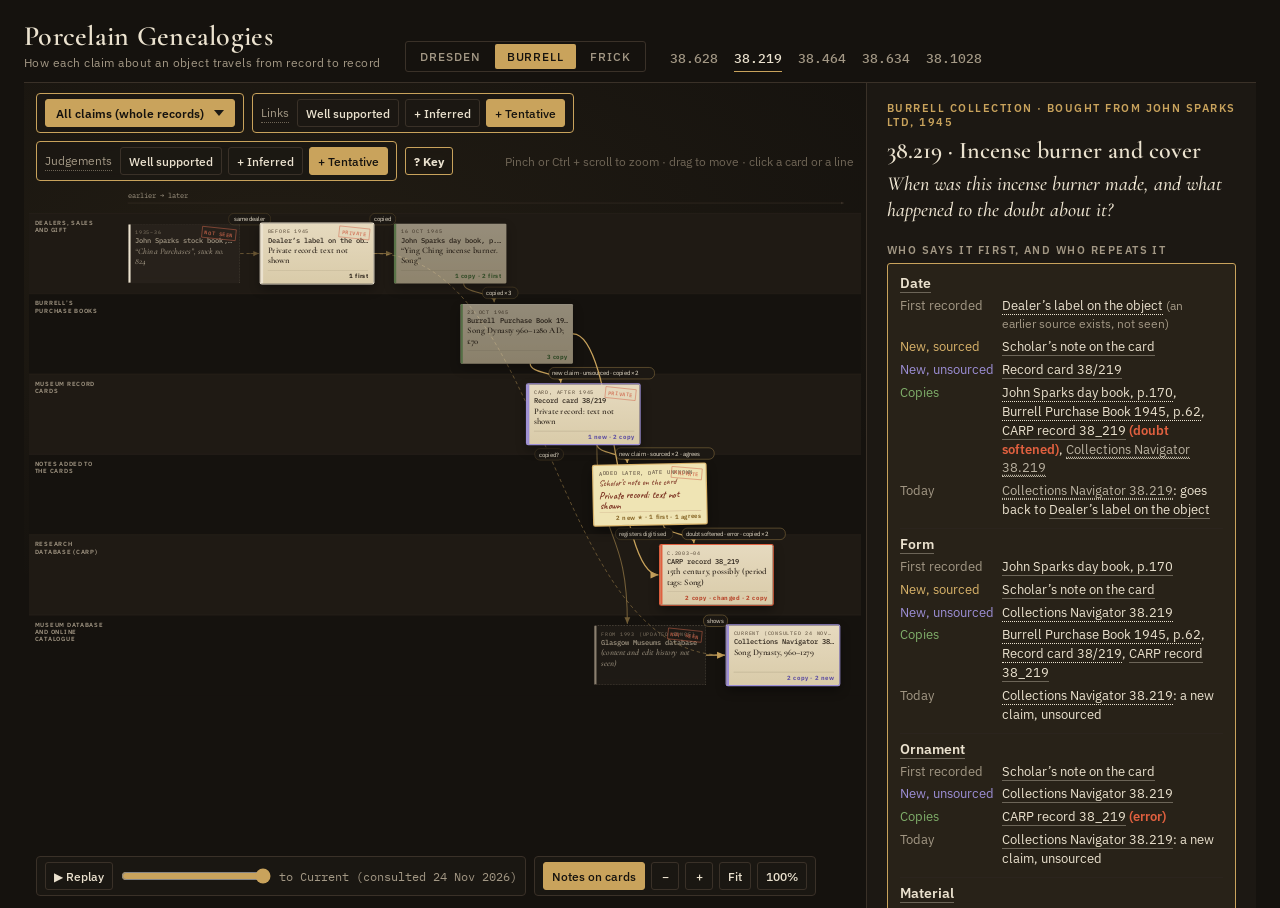
==== commit 9c11ce28: "Replace All claims button with a claim dropdown" ====
--- a/genealogies/index.html
+++ b/genealogies/index.html
@@ -228,6 +228,9 @@
   #time{width:90px}
 }
 @media (prefers-reduced-motion:reduce){*{transition:none!important;animation:none!important}}
+select#ctype.ctsel{appearance:none;-webkit-appearance:none;background:var(--brass) url("data:image/svg+xml,%3Csvg xmlns=%27http://www.w3.org/2000/svg%27 width=%2710%27 height=%276%27%3E%3Cpath d=%27M0 0l5 6 5-6z%27 fill=%27%231b1915%27/%3E%3C/svg%3E") no-repeat right 10px center;color:var(--ground);border:1px solid var(--brass);border-radius:3px;height:28px;padding:0 30px 0 10px;font:600 12px var(--ui);cursor:pointer;max-width:260px}
+select#ctype.ctsel:hover{filter:brightness(1.08)}
+select#ctype.ctsel option,select#ctype.ctsel optgroup{background:var(--ground-2);color:var(--ivory)}
 </style>
 
 <div class="app">
@@ -240,7 +243,7 @@
   <div class="stage" id="stage">
     <svg id="svg" role="img" aria-label="Genealogy of records"><g id="vp"></g></svg>
     <div class="topbar">
-      <div class="panel follow crumbs"><button class="ibtn" id="allc">All claims</button><span id="crumb"></span><select id="ctype" hidden></select></div>
+      <div class="panel follow crumbs"><button class="ibtn" id="allc" hidden>All claims</button><select id="ctype" class="ctsel" aria-label="Choose which claim to follow"></select><span id="crumb" hidden></span></div>
       <div class="panel lpanel" role="group" aria-label="How sure the links are"><span class="laylab" title="How sure it is that one record drew on the other. The line style shows this too.">Links</span><button class="ibtn lay" data-g="L" data-l="1">Well supported</button><button class="ibtn lay" data-g="L" data-l="2">+ Inferred</button><button class="ibtn lay" data-g="L" data-l="3">+ Tentative</button></div>
       <div class="panel lpanel" role="group" aria-label="How sure the judgements are"><span class="laylab" title="Once two records are linked: how sure the judgement about their claims is (copy, error, new claim). Click a line to see why.">Judgements</span><button class="ibtn lay" data-g="R" data-l="1">Well supported</button><button class="ibtn lay" data-g="R" data-l="2">+ Inferred</button><button class="ibtn lay" data-g="R" data-l="3">+ Tentative</button></div>
       <button class="ibtn panel" id="keyb" aria-expanded="false" title="What the colours, lines and labels mean">? Key</button>
@@ -426,7 +429,7 @@
   $("allc").setAttribute("aria-pressed",!S.ct);
   $("crumb").innerHTML=S.ct?`› following <span style="color:var(--ivory)">${esc(S.ct)}</span> <button class="ibtn" id="ctx" title="Back to all claims">✕</button>`:"";
   if(S.ct)$("ctx").onclick=()=>setCt(null);
-  sel.innerHTML=`<option value="">All claims (whole records)</option><optgroup label="Follow one kind of claim">`+ty.map(k=>`<option value="${k}"${S.ct===k?" selected":""}>${k} (${cnt(k)} records)</option>`).join("")+`</optgroup>`;
+  sel.innerHTML=`<option value="">All claims (whole records)</option><optgroup label="Follow one kind of claim">`+ty.map(k=>`<option value="${k}"${S.ct===k?" selected":""}>${k} (${cnt(k)} record${cnt(k)===1?"":"s"})</option>`).join("")+`</optgroup>`;
   
   const ol=$("olegend");ol.innerHTML=LINEKEY+`<span class="osw"><i style="background:#ebe2cf"></i>first recorded</span><span class="osw"><i style="background:#d9b36a"></i>★ new claim · sourced (names its basis)</span><span class="osw"><i style="background:#9d8fd6"></i>new claim · unsourced (no basis named)</span><span class="osw"><i style="background:#6fa3d8"></i>agrees (same claim, no copying link)</span><span class="osw"><i style="background:#8b8070"></i>copy card</span><span class="osw"><i style="background:#e0603f"></i>copy, certainty changed or mistaken</span>`;
   $("stage").classList.toggle("showo",!!S.ct);if(!S.ct)ol.innerHTML=LINEKEY.replace(`<span class="osw" style="color:var(--faint)">|</span>`,"")}
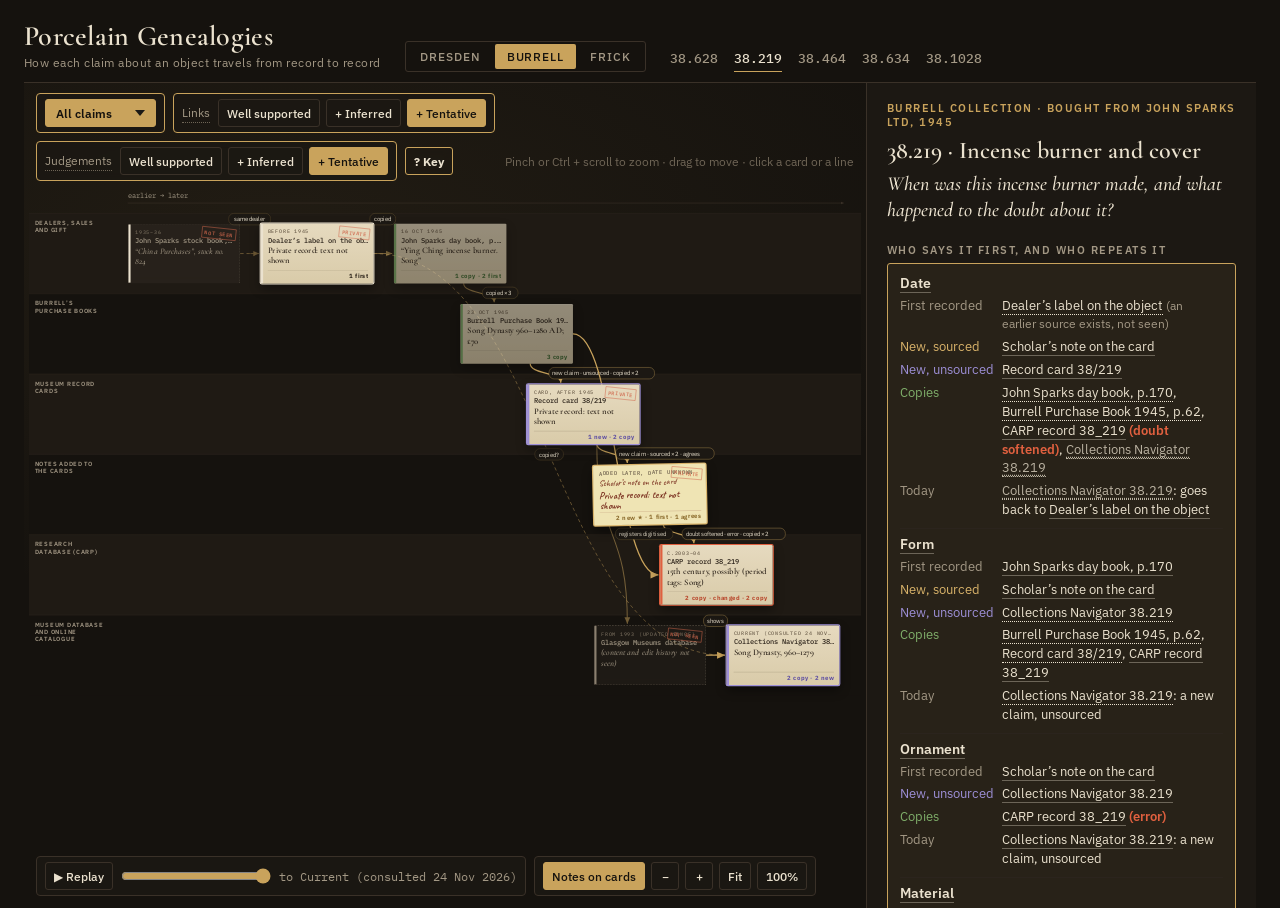
==== commit 1c9fbeaf: "Simplify claim dropdown labels" ====
--- a/genealogies/index.html
+++ b/genealogies/index.html
@@ -429,7 +429,7 @@
   $("allc").setAttribute("aria-pressed",!S.ct);
   $("crumb").innerHTML=S.ct?`› following <span style="color:var(--ivory)">${esc(S.ct)}</span> <button class="ibtn" id="ctx" title="Back to all claims">✕</button>`:"";
   if(S.ct)$("ctx").onclick=()=>setCt(null);
-  sel.innerHTML=`<option value="">All claims (whole records)</option><optgroup label="Follow one kind of claim">`+ty.map(k=>`<option value="${k}"${S.ct===k?" selected":""}>${k} (${cnt(k)} record${cnt(k)===1?"":"s"})</option>`).join("")+`</optgroup>`;
+  sel.innerHTML=`<option value="">All claims</option><optgroup label="Follow one kind of claim">`+ty.map(k=>`<option value="${k}"${S.ct===k?" selected":""}>${k}</option>`).join("")+`</optgroup>`;
   
   const ol=$("olegend");ol.innerHTML=LINEKEY+`<span class="osw"><i style="background:#ebe2cf"></i>first recorded</span><span class="osw"><i style="background:#d9b36a"></i>★ new claim · sourced (names its basis)</span><span class="osw"><i style="background:#9d8fd6"></i>new claim · unsourced (no basis named)</span><span class="osw"><i style="background:#6fa3d8"></i>agrees (same claim, no copying link)</span><span class="osw"><i style="background:#8b8070"></i>copy card</span><span class="osw"><i style="background:#e0603f"></i>copy, certainty changed or mistaken</span>`;
   $("stage").classList.toggle("showo",!!S.ct);if(!S.ct)ol.innerHTML=LINEKEY.replace(`<span class="osw" style="color:var(--faint)">|</span>`,"")}
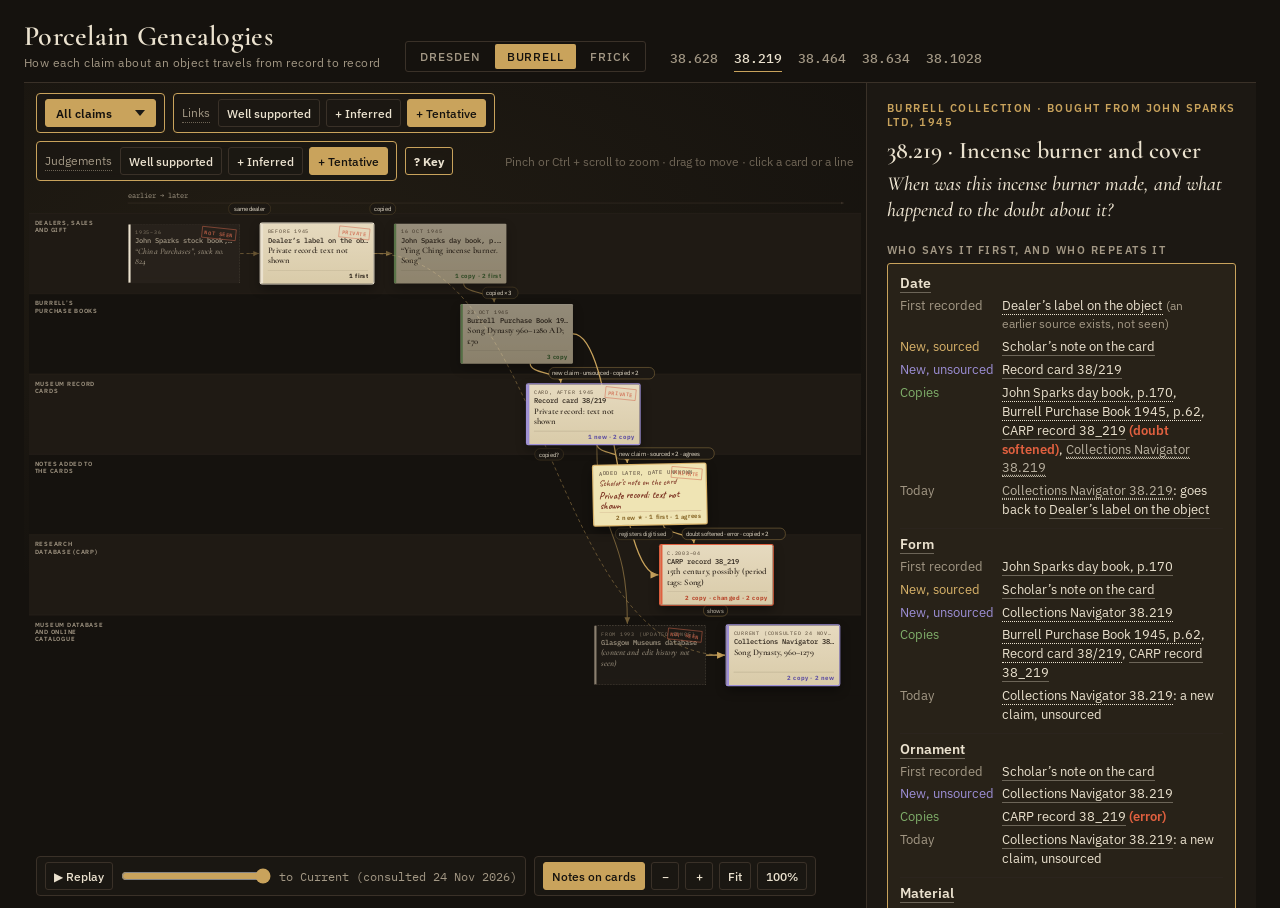
==== commit f08eb2d3: "Restore row order; keep side rows by date; stop labels overlapping" ====
--- a/genealogies/index.html
+++ b/genealogies/index.html
@@ -447,7 +447,7 @@
   const ids=new Set(nodes.map(n=>n.id));
   const edges=c.edges.filter(e=>ids.has(e.from)&&ids.has(e.to));
   const ts=[...new Set(nodes.map(n=>n.t))].sort((a,b)=>a-b);
-  const lmin={};nodes.forEach(n=>{lmin[n.lane]=Math.min(lmin[n.lane]??Infinity,n.t)});const lanesUsed=[...new Set(nodes.map(n=>n.lane))].sort((a,b)=>lmin[a]-lmin[b]||a-b);
+  const lmin={},lmax={};nodes.forEach(n=>{lmin[n.lane]=Math.min(lmin[n.lane]??Infinity,n.t);lmax[n.lane]=Math.max(lmax[n.lane]??-Infinity,n.t)});const isSide=l=>/^(Companion|Related)/.test(COLLS[S.coll].lanes[l]);const base=[...new Set(nodes.map(n=>n.lane))].sort((a,b)=>a-b);const lanesUsed=base.filter(l=>!isSide(l));base.filter(isSide).sort((a,b)=>lmax[a]-lmax[b]).forEach(l=>{const i=lanesUsed.findIndex(m=>!isSide(m)&&lmin[m]>lmax[l]);if(i<0)lanesUsed.push(l);else lanesUsed.splice(i,0,l)});
   /* columns: time order is kept along every link and within every lane; unrelated records may share a column.
      A record in another lane may start half a column after its source, so chains step down like a staircase. */
   const colOf={},last={};
@@ -500,7 +500,7 @@
       const lg=el("g",{class:"elabg"},g);
       const tight=a.n.lane===b.n.lane&&Math.abs(b.x-a.x)<CW+90;const ly=tight?Math.min(a.y,b.y)-4:m.y+4;
       const vert=a.n.lane!==b.n.lane&&Math.abs(b.x-a.x)<CW+20;const txt=el("text",{x:vert?m.x+12:m.x,y:ly,"text-anchor":vert?"start":"middle",class:"e-lab"},lg);txt.textContent=ot?ot.l:(es||e.elab||ty.l);
-      const bb=txt.getBBox();
+      let bb=txt.getBBox();if(!L._lr)L._lr=[];const ov=(r,o)=>r.x<o.x+o.width&&r.x+r.width>o.x&&r.y<o.y+o.height&&r.y+r.height>o.y;const cards=Object.values(L.pos).map(q=>({x:q.x+4,y:q.y+4,width:CW-8,height:CH-8}));const free=r=>!L._lr.some(o=>ov(r,o))&&!cards.some(o=>ov(r,o));const x0=+txt.getAttribute("x");let ok=false;const tries=[];for(const dx of [0,70,-70,140,-140])for(const d of [0,18,-18,36,-36,54,-54,72,-72])tries.push([dx,d]);tries.sort((a,b)=>(Math.abs(a[0])/3+Math.abs(a[1]))-(Math.abs(b[0])/3+Math.abs(b[1])));for(const [dx,d] of tries){txt.setAttribute("x",x0+dx);txt.setAttribute("y",ly+d);bb=txt.getBBox();if(free({x:bb.x-9,y:bb.y-6,width:bb.width+18,height:bb.height+12})){ok=true;break}}if(!ok){txt.setAttribute("x",x0);txt.setAttribute("y",ly);bb=txt.getBBox()}L._lr.push({x:bb.x-6,y:bb.y-3,width:bb.width+12,height:bb.height+6});
       lg.insertBefore(el("rect",{x:bb.x-6,y:bb.y-3,width:bb.width+12,height:bb.height+6,rx:9,fill:css("--ground-2"),stroke:EC,"stroke-opacity":ls.op*.6}),txt);if(ot)txt.style.fill=ot.c;
       lg.addEventListener("click",ev=>{ev.stopPropagation();select({t:"e",i})});L.eEls[i].lg=lg;
     }
